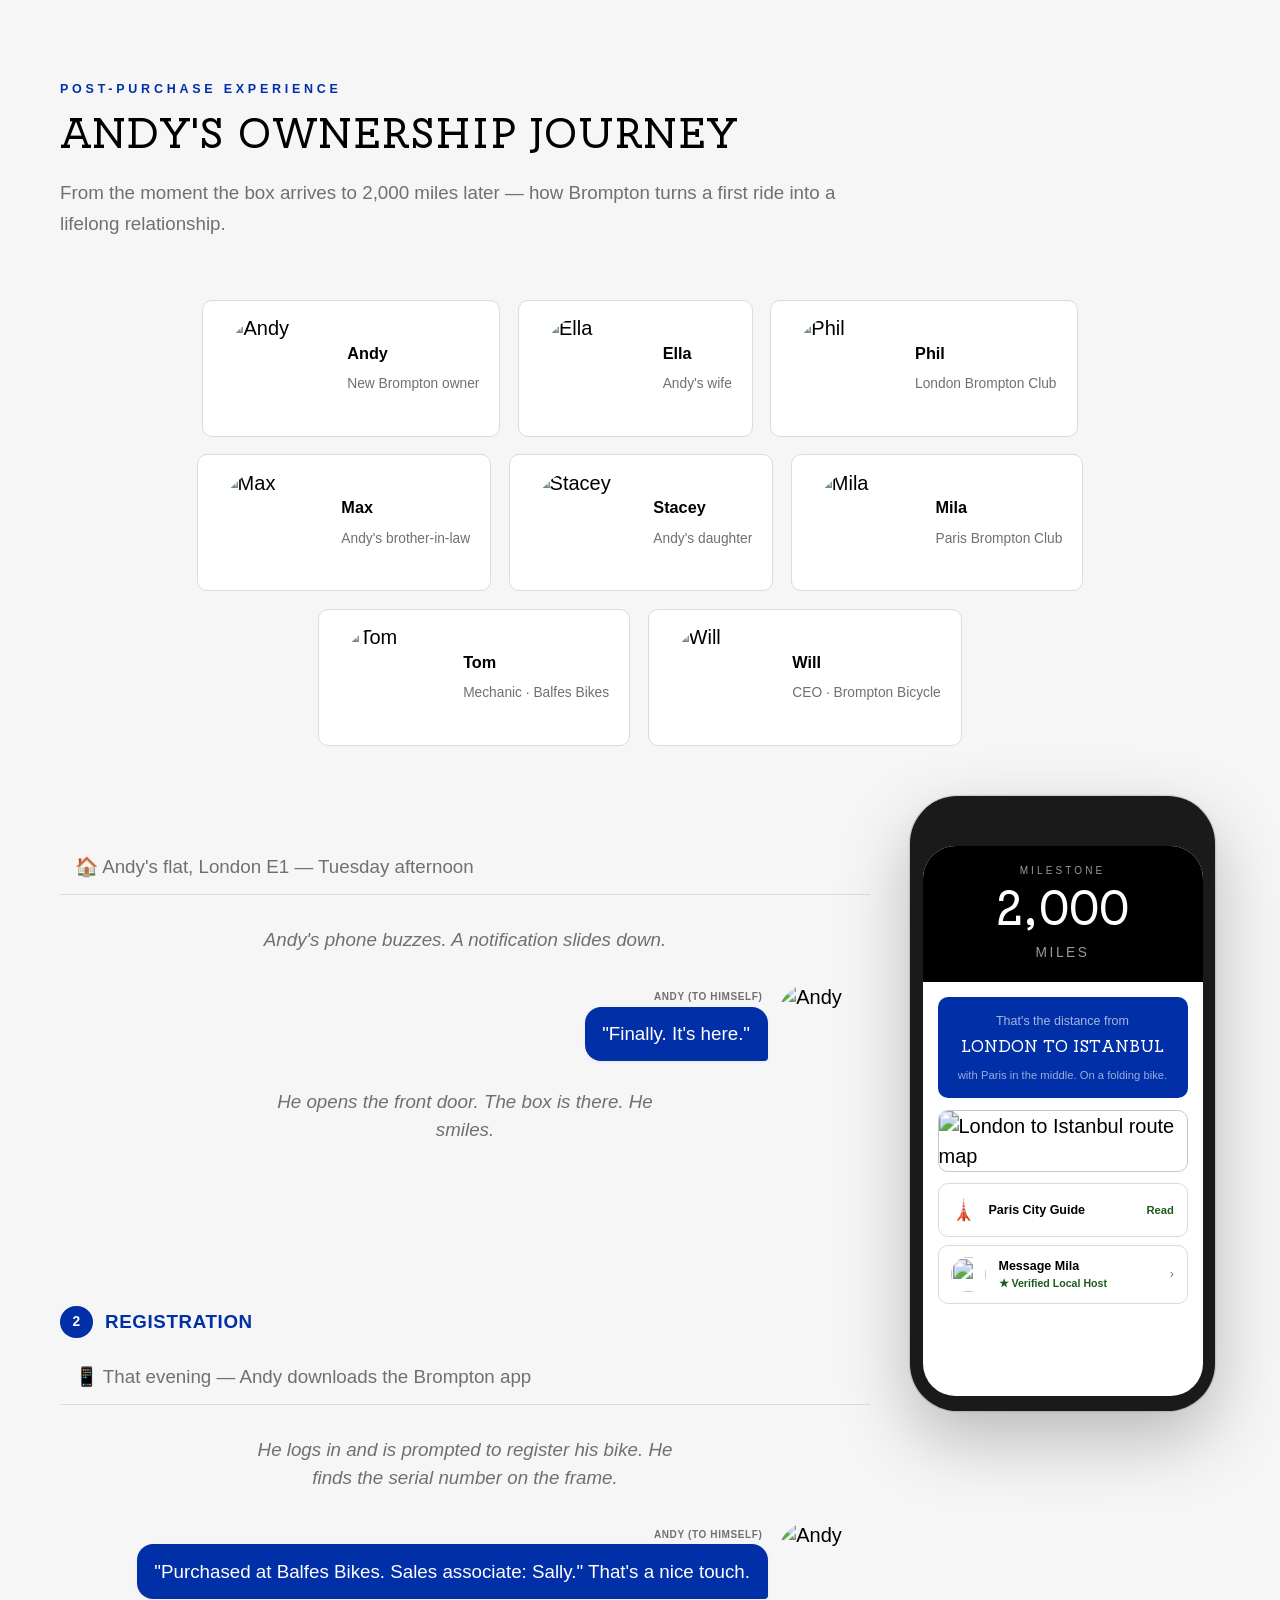
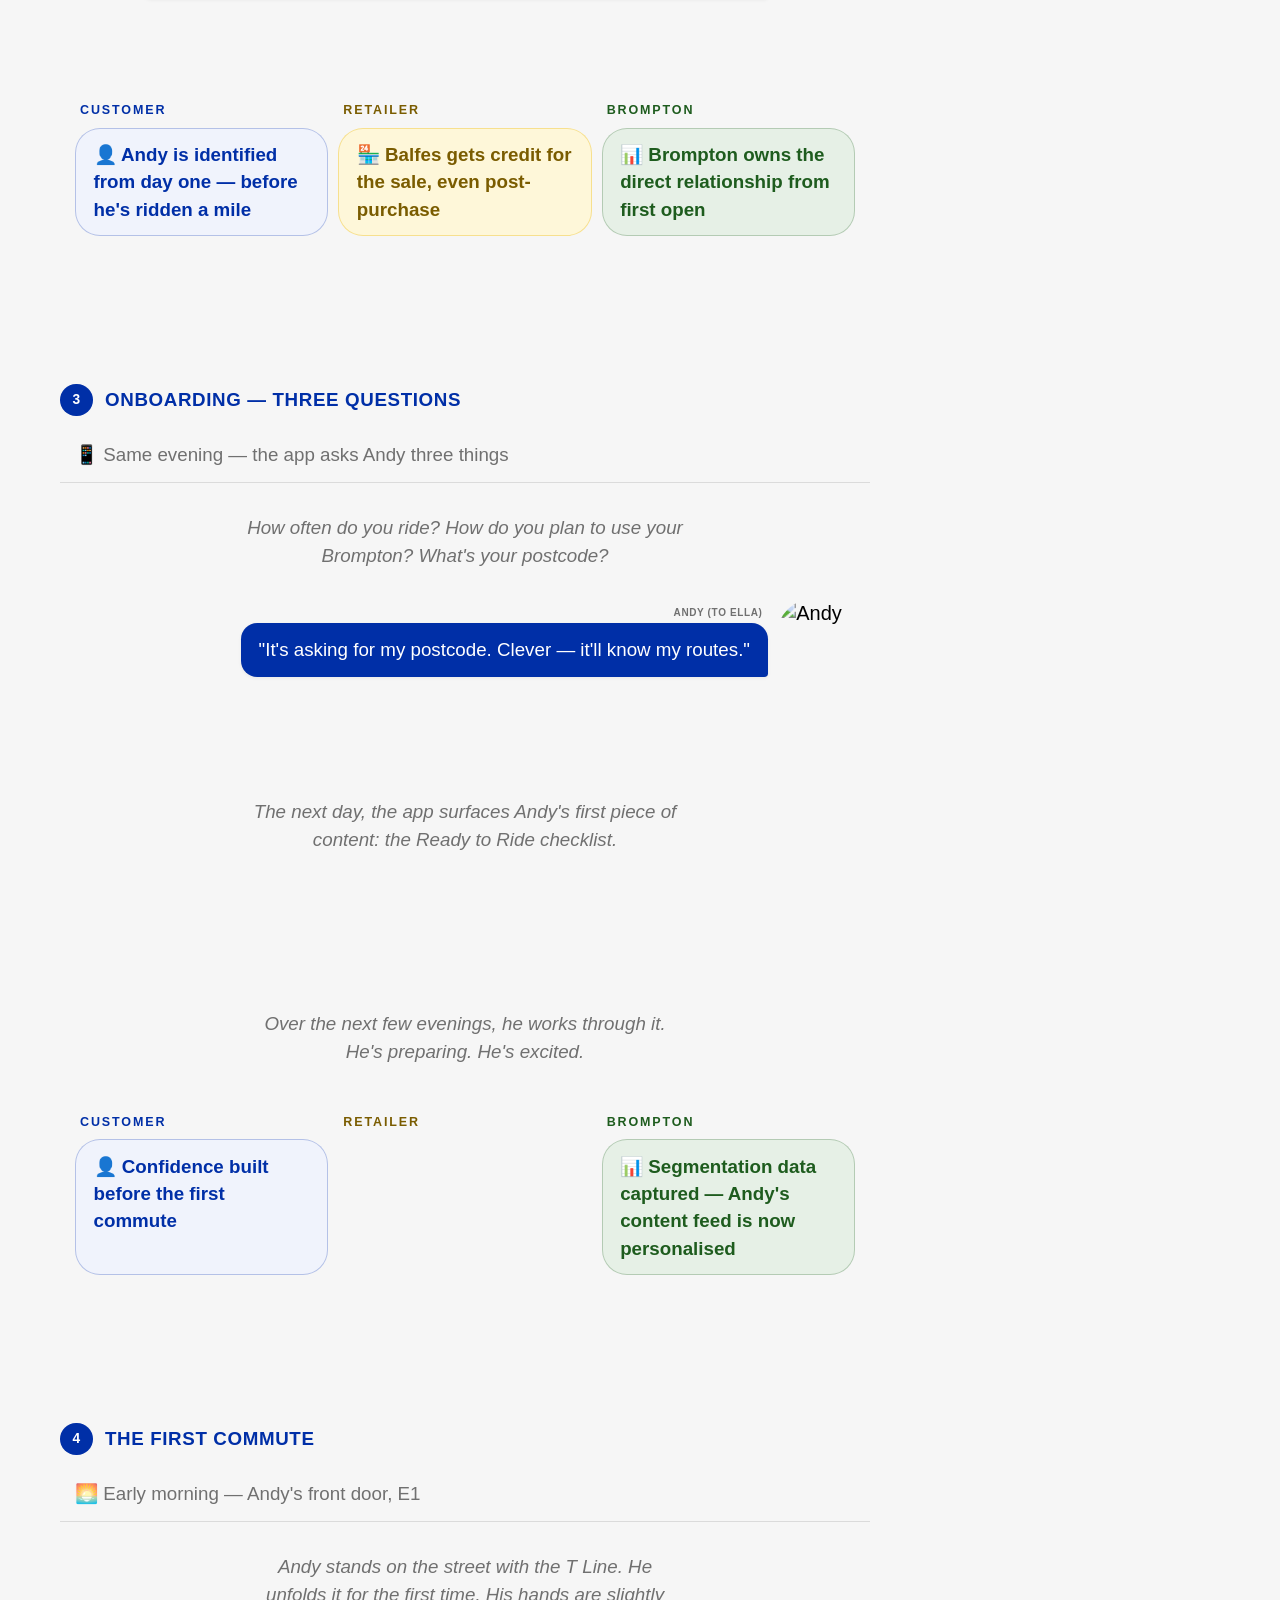
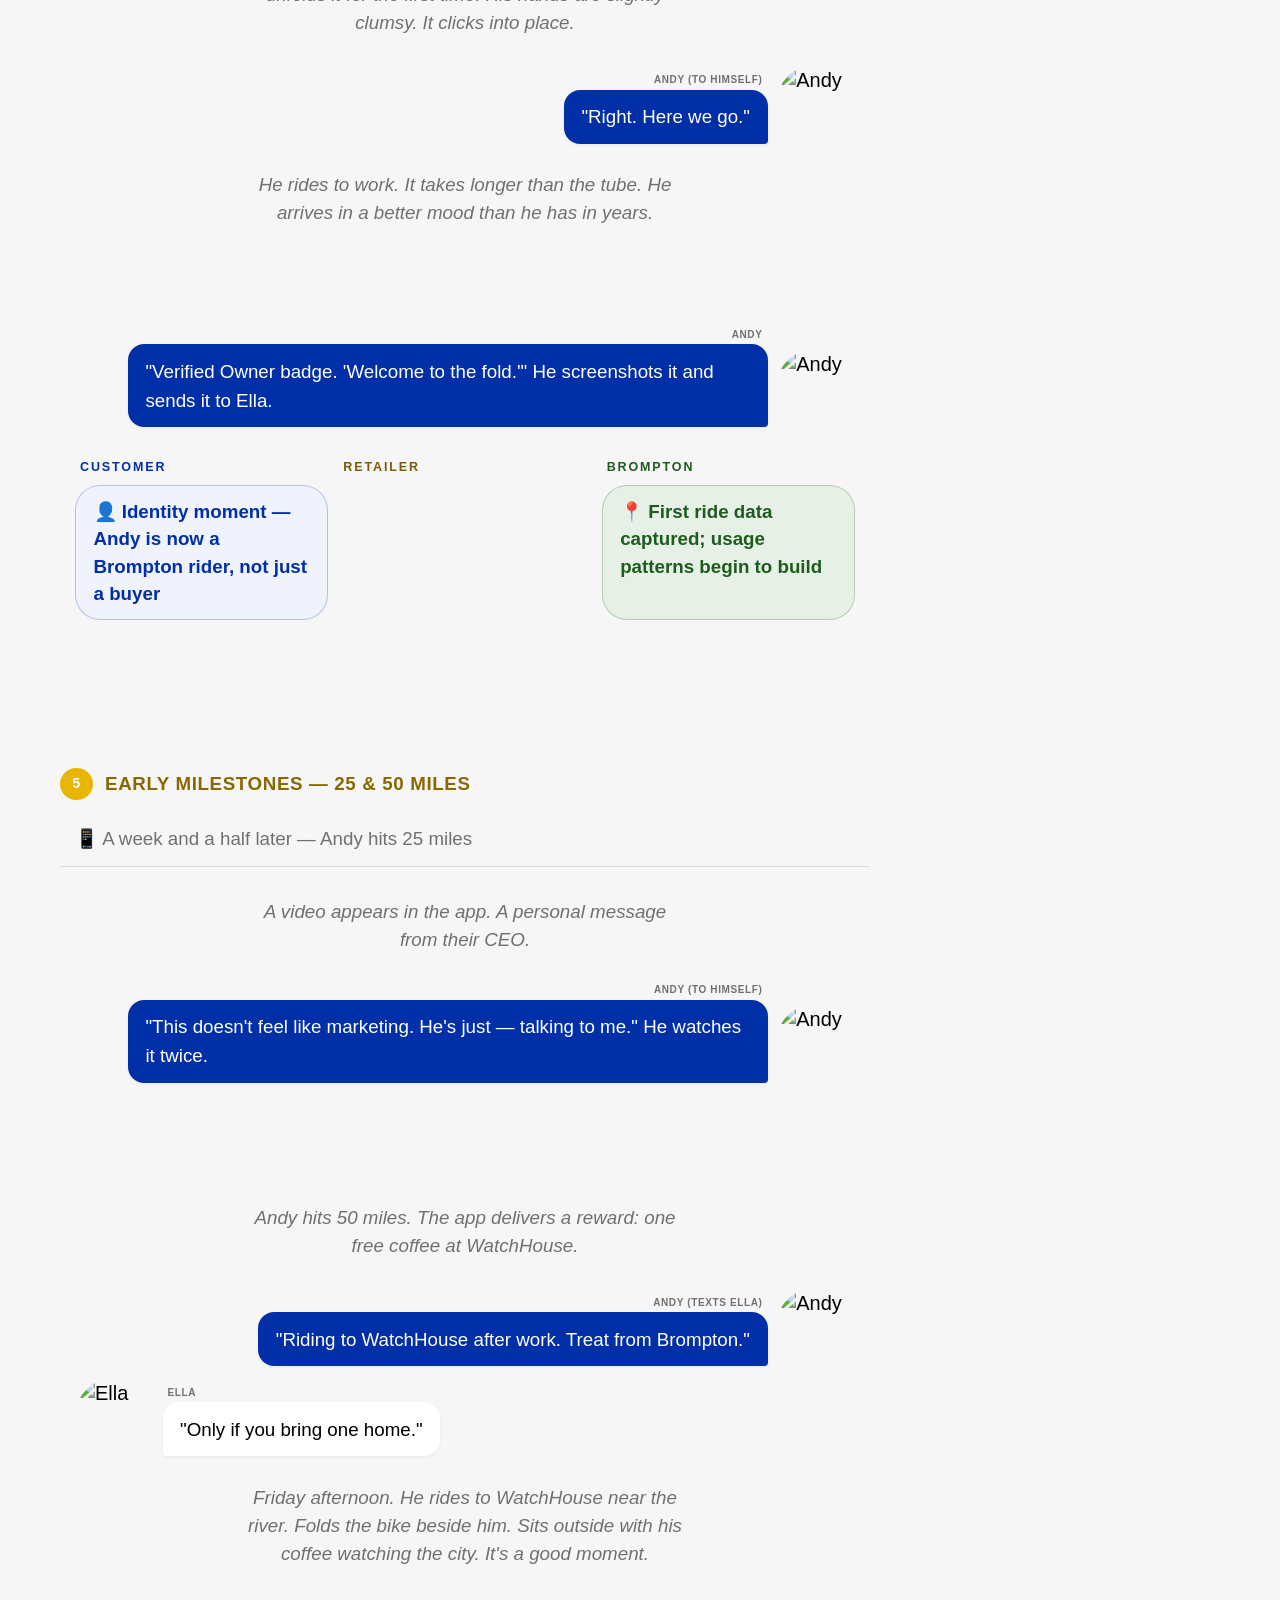
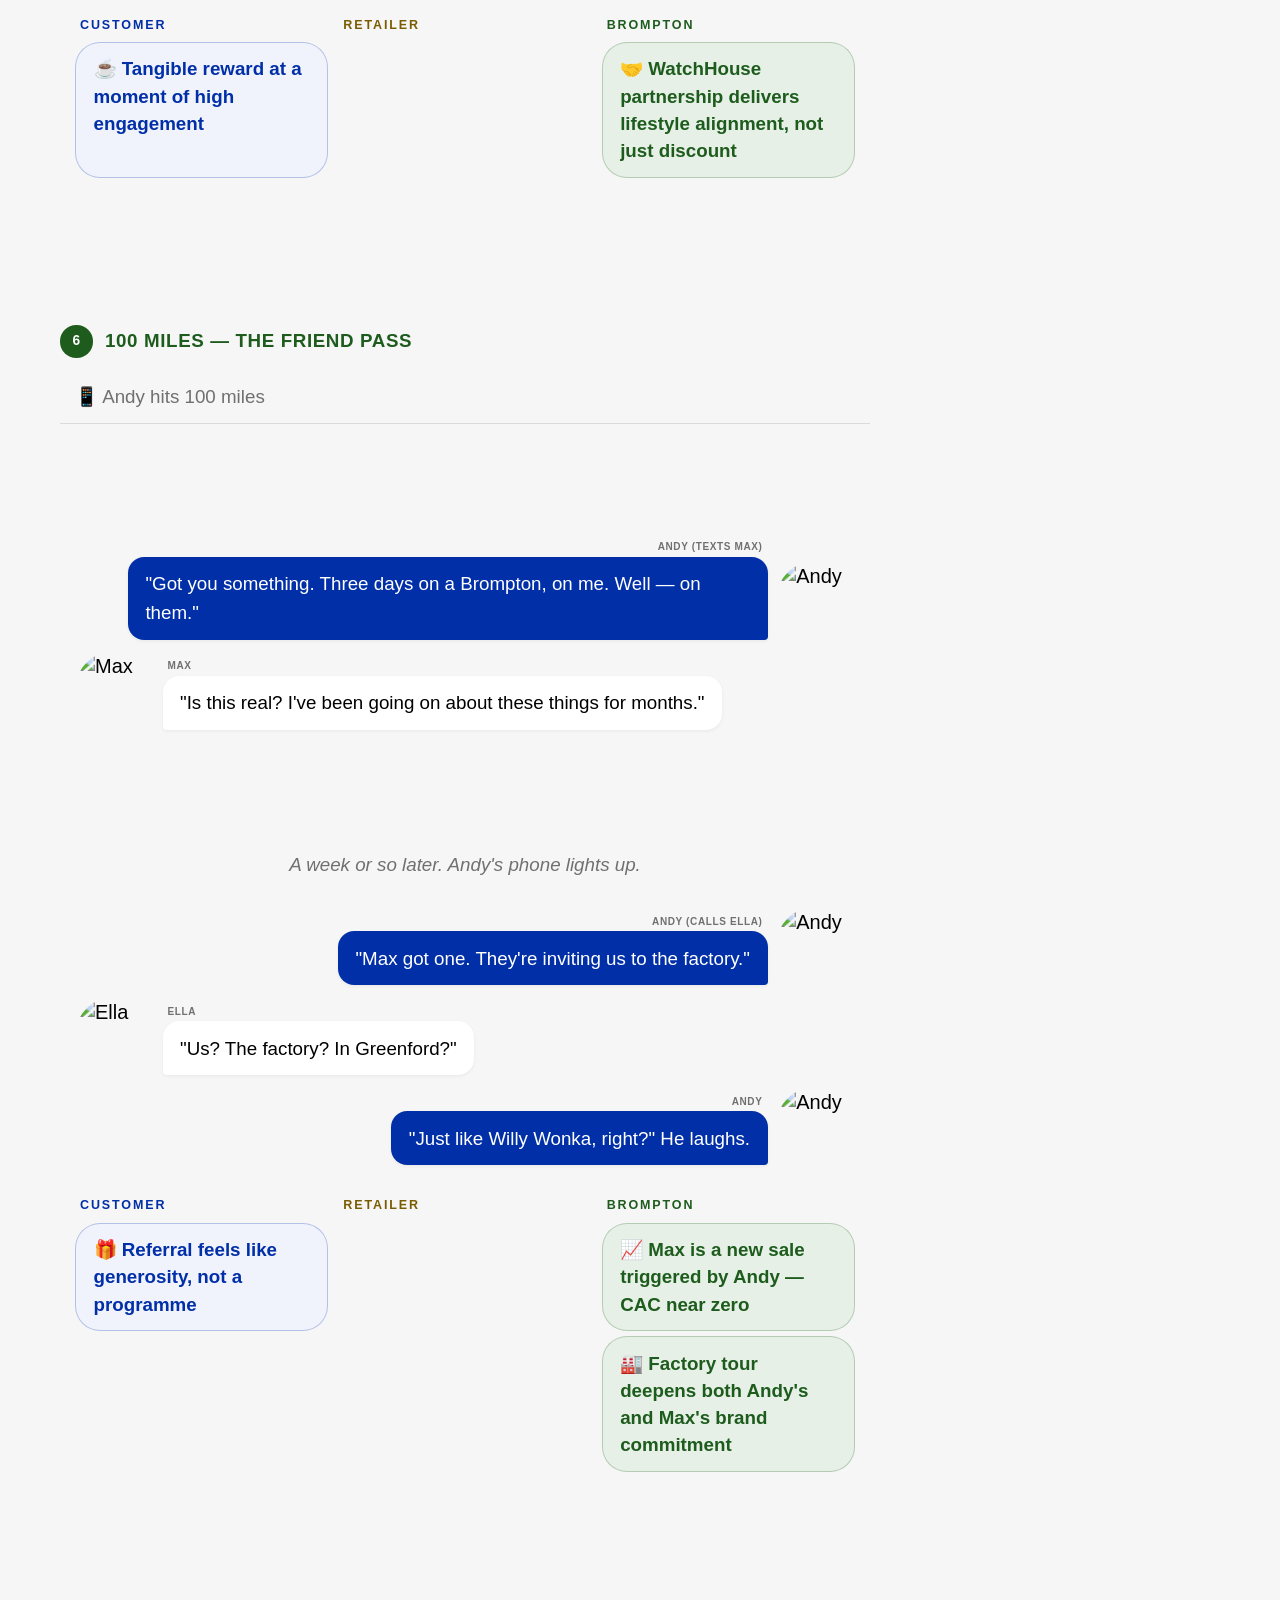
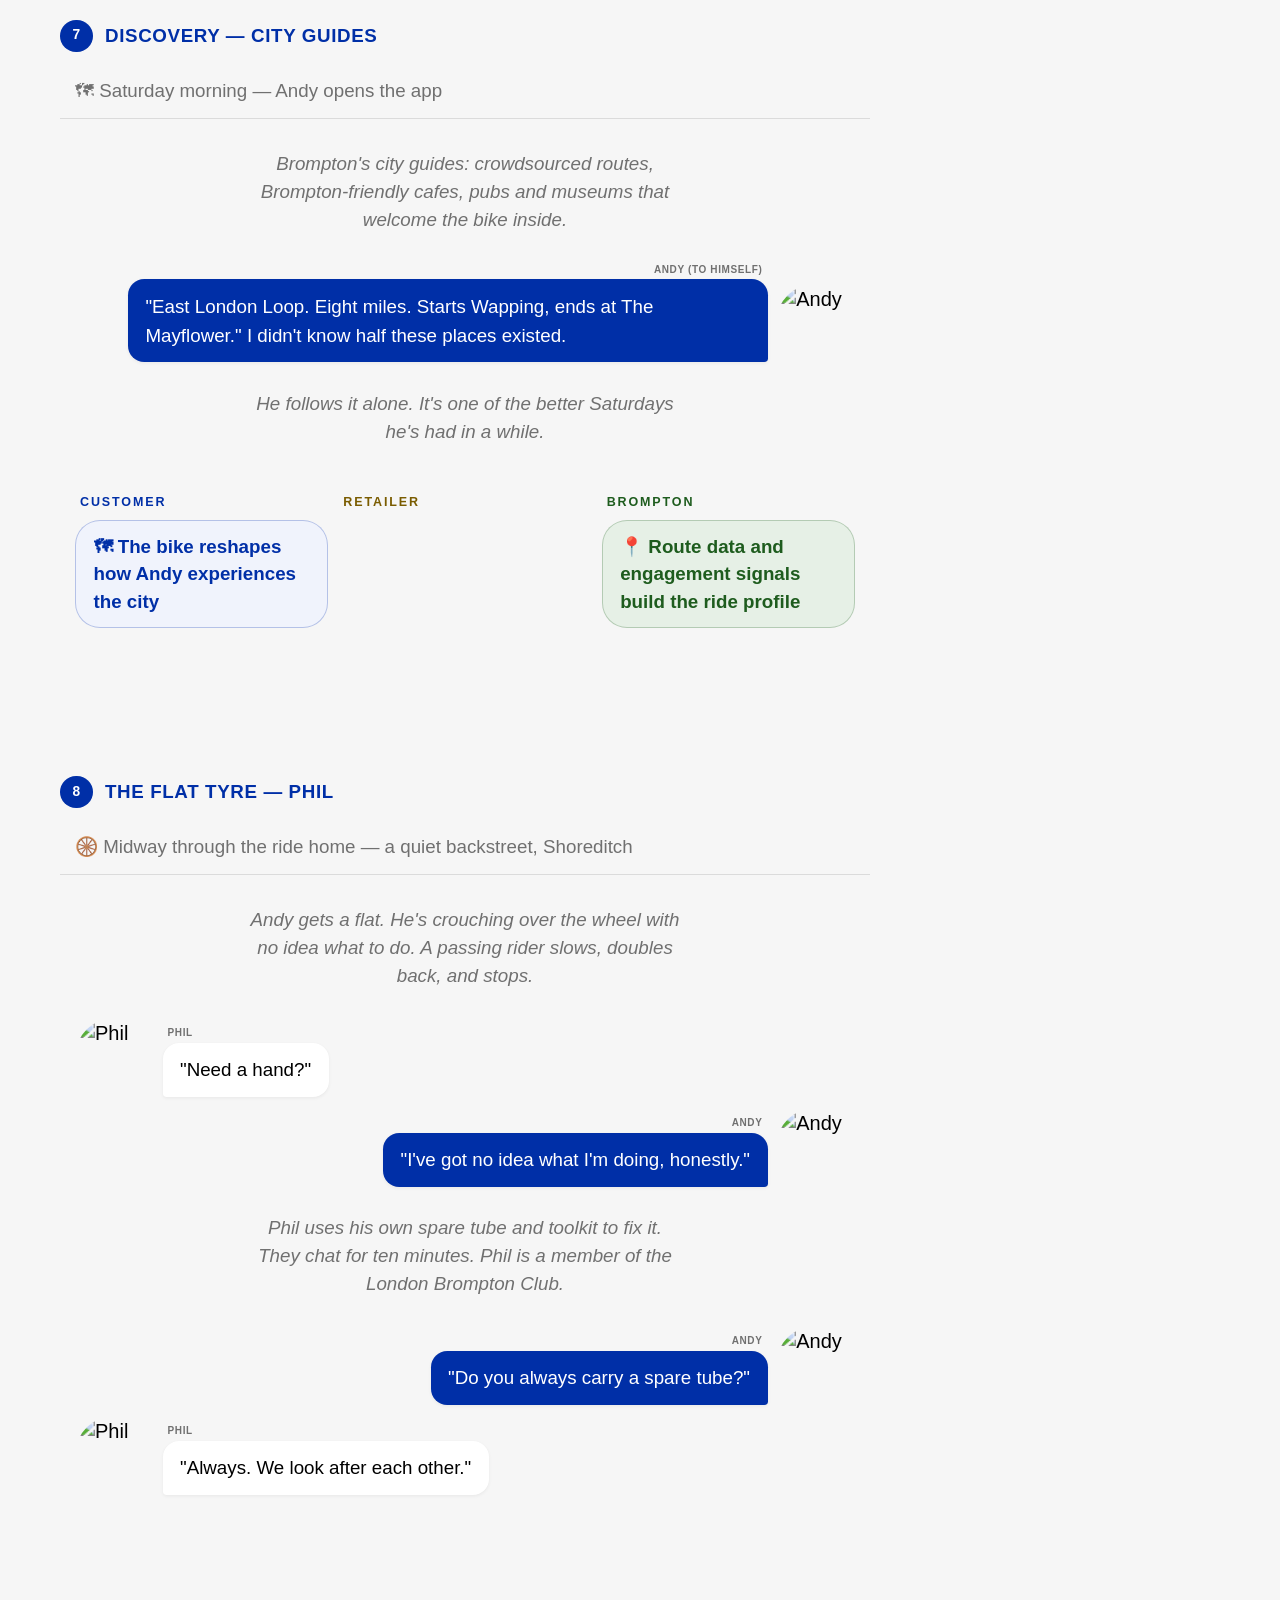
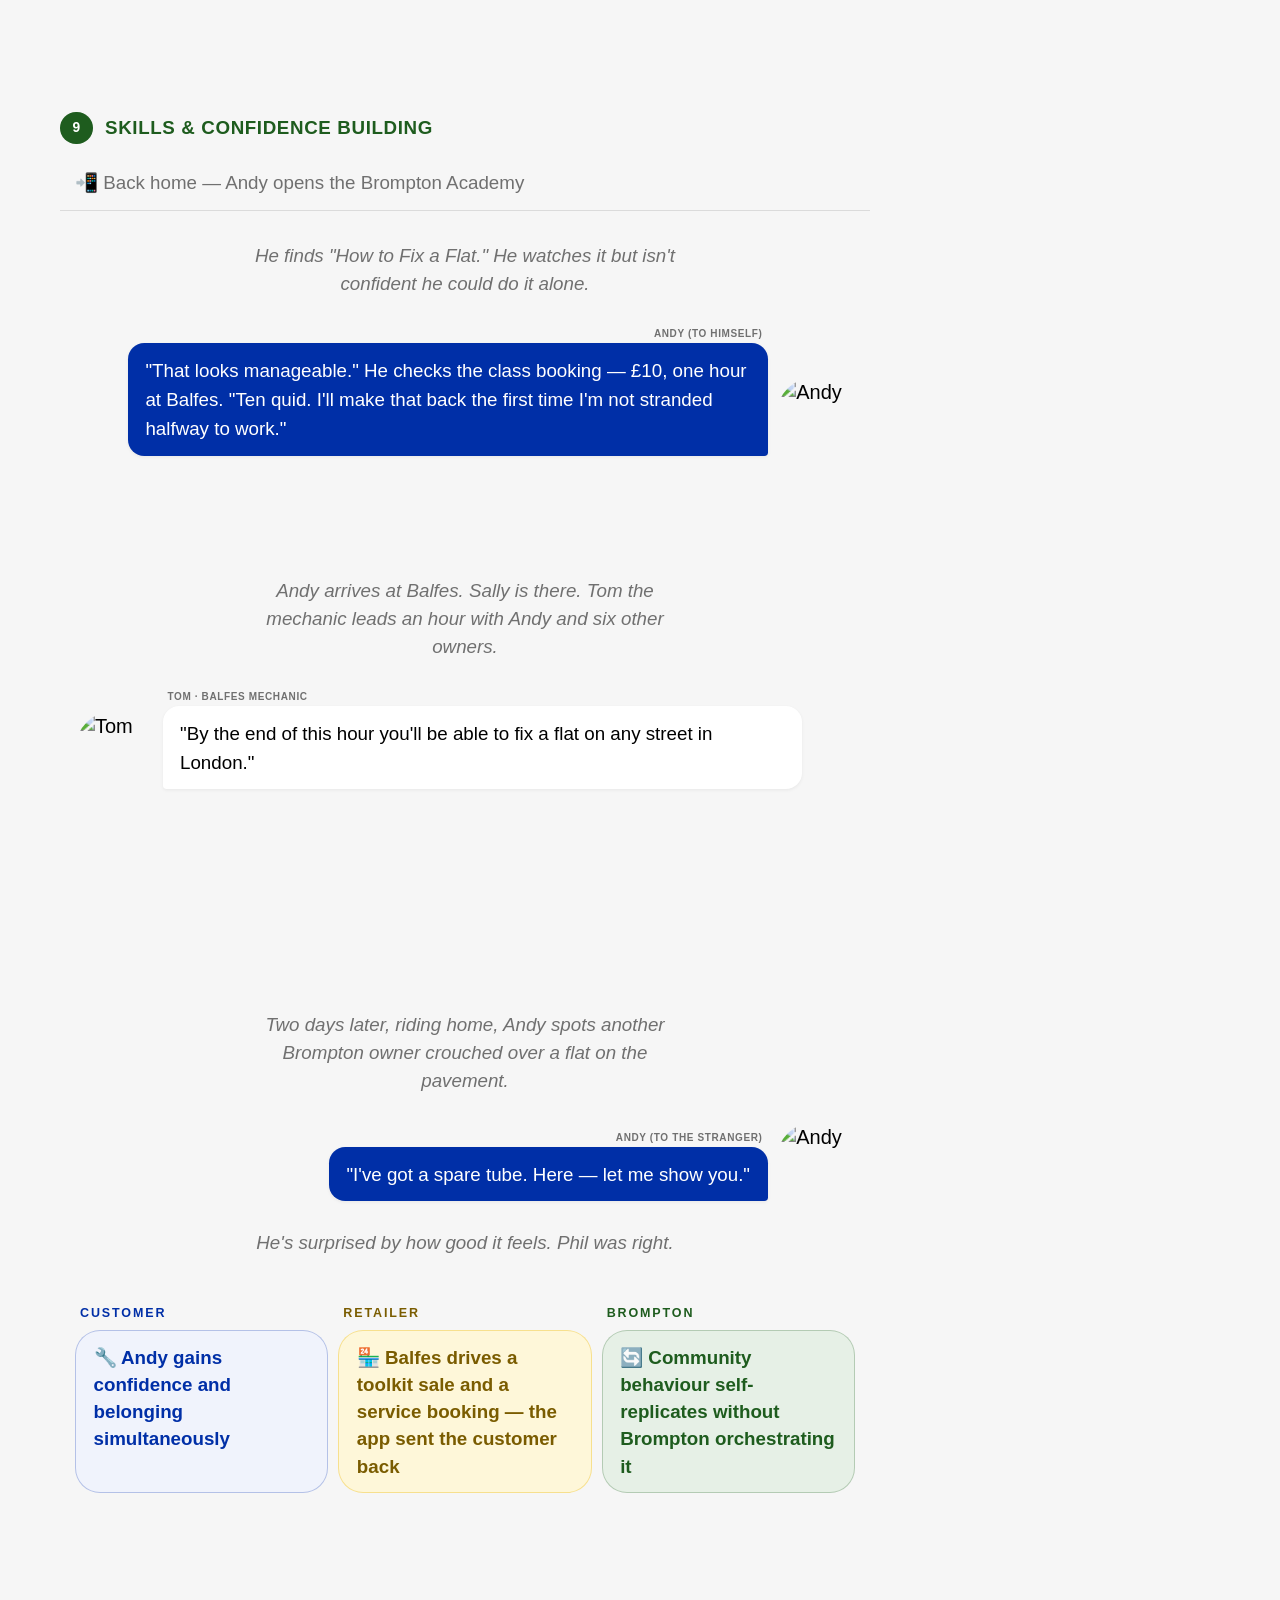
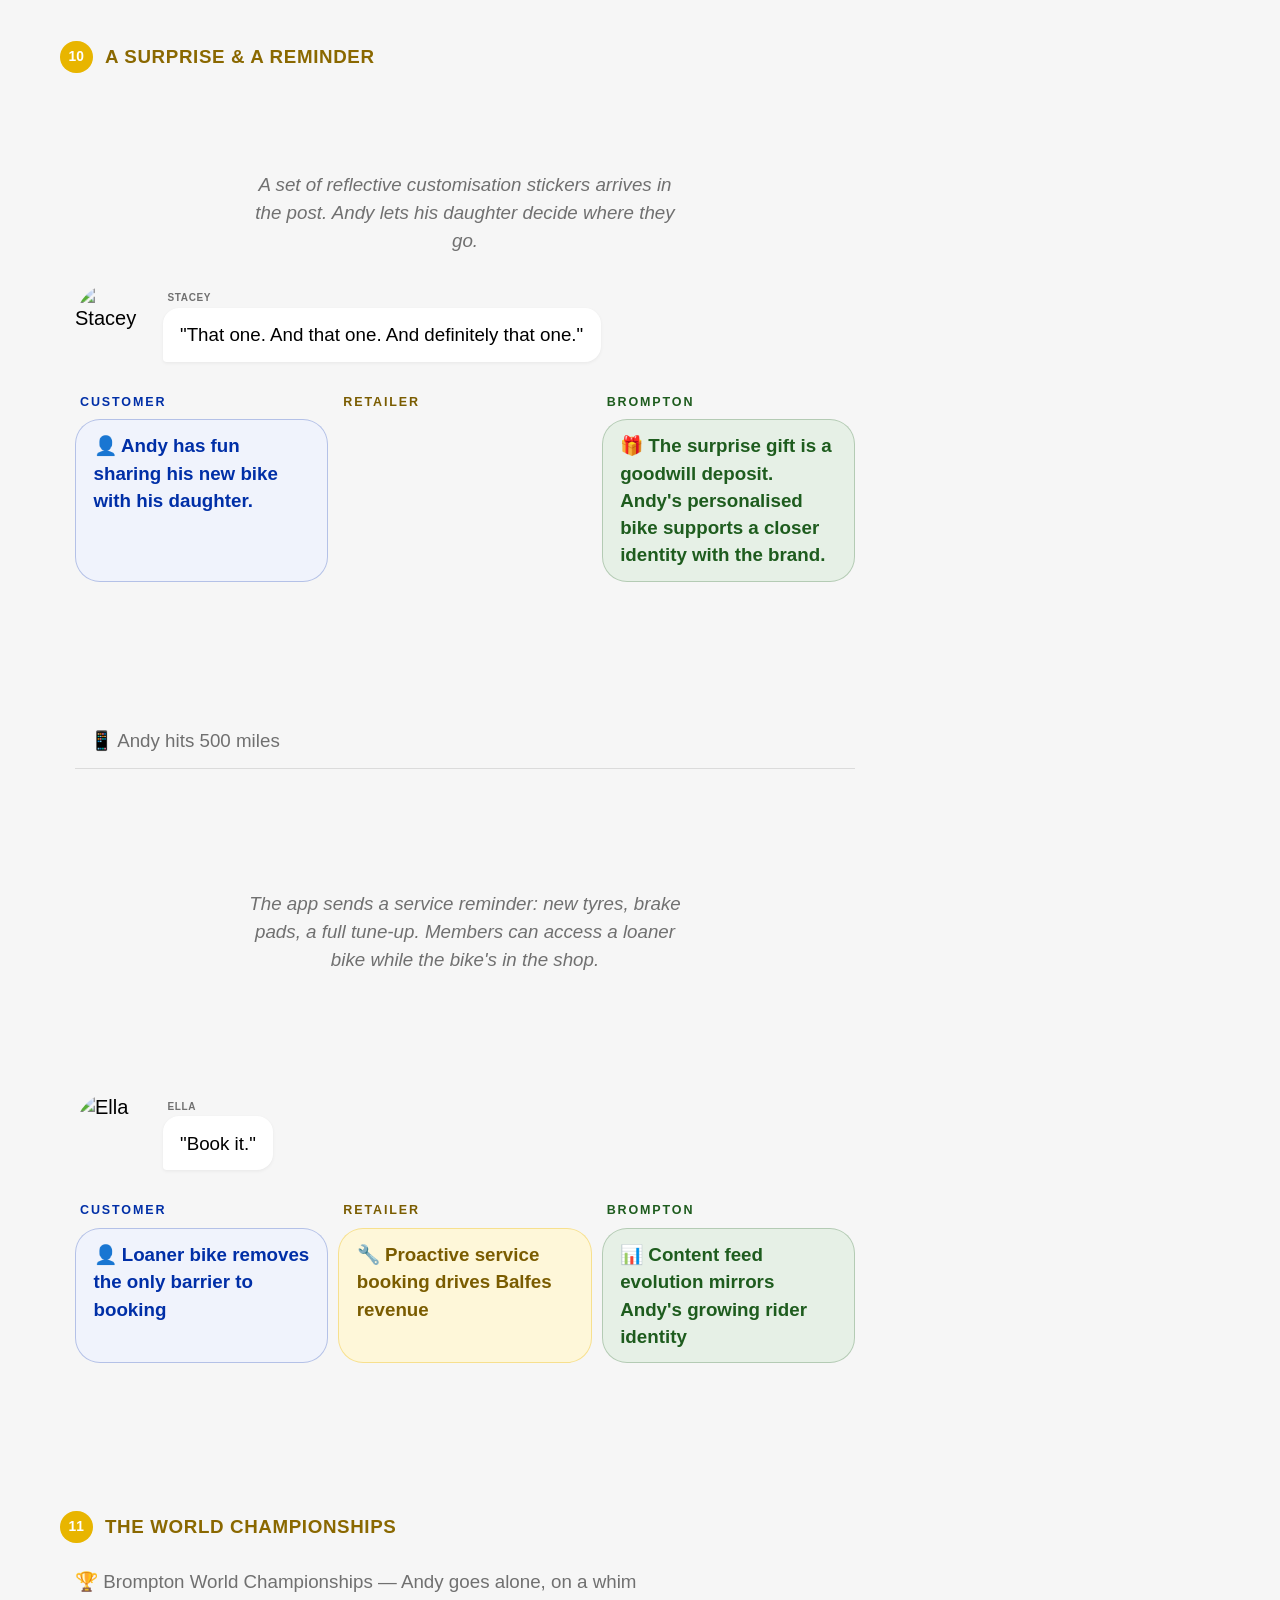
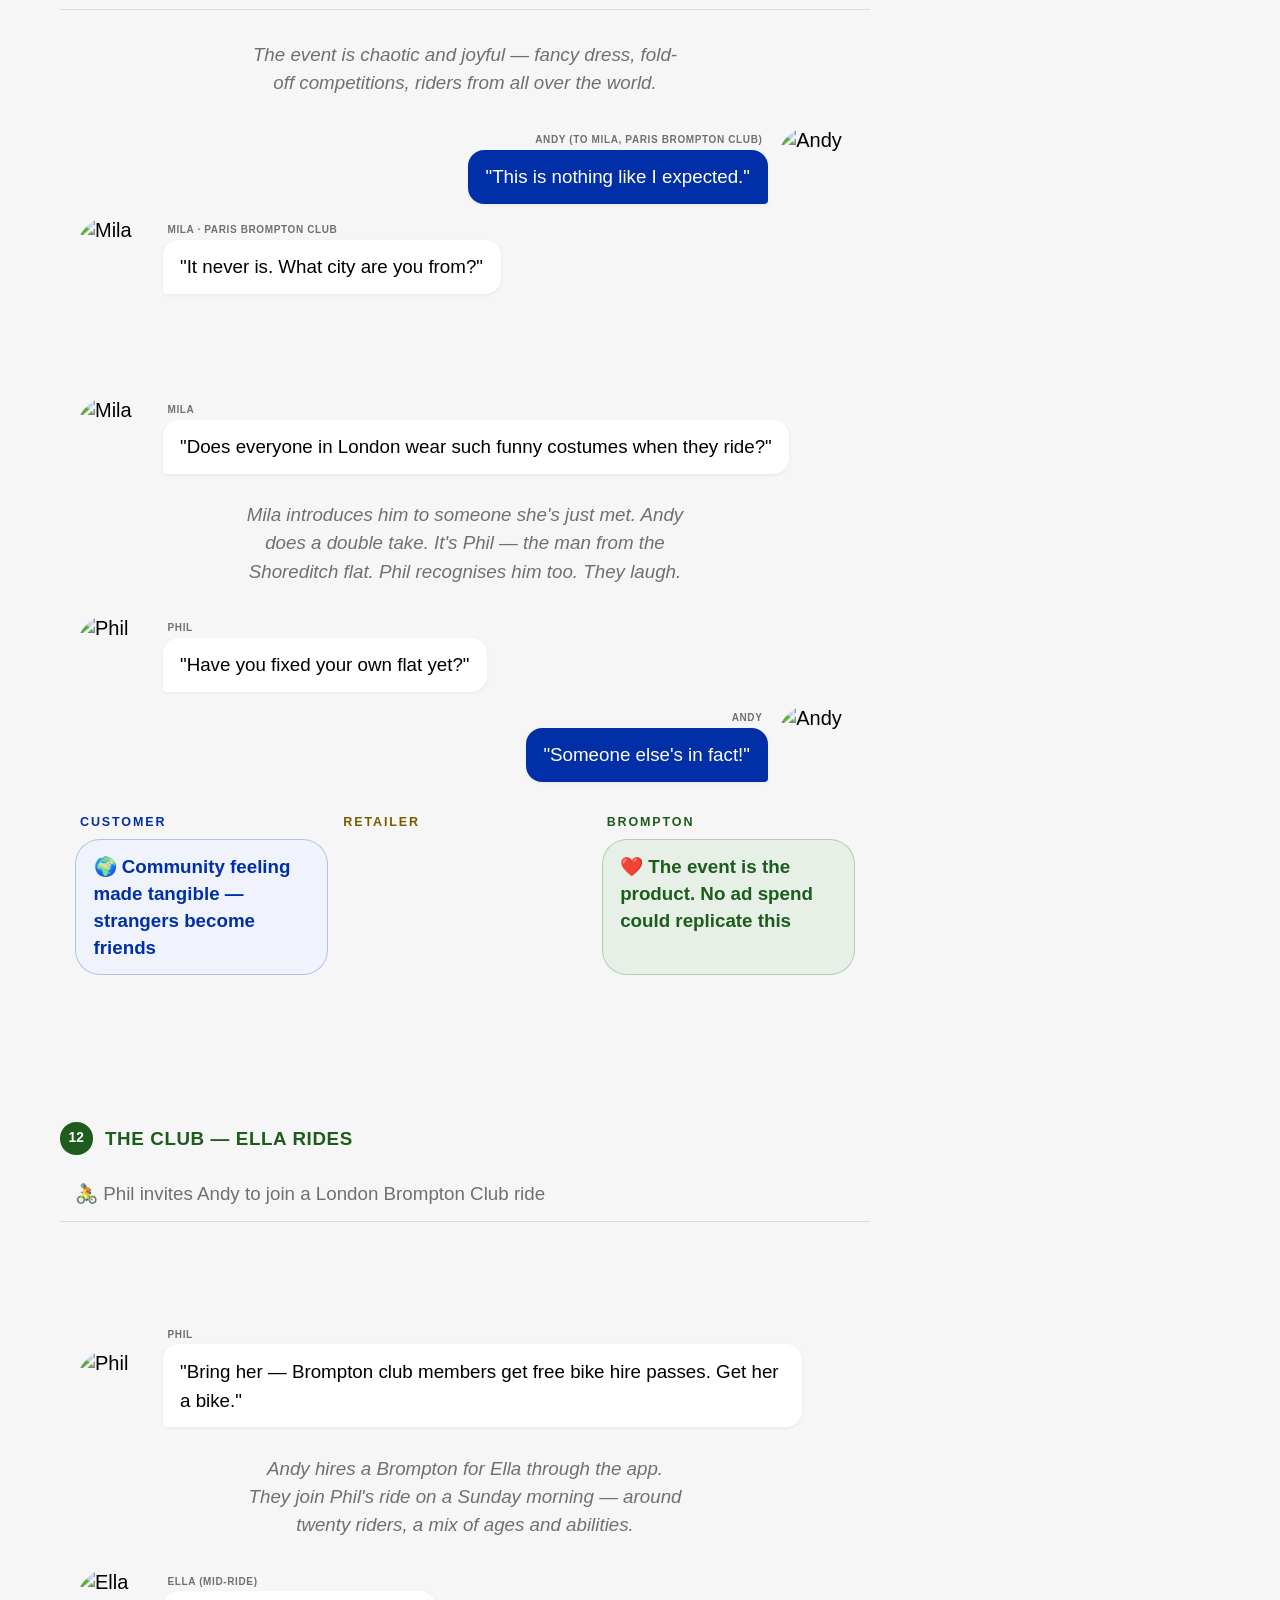
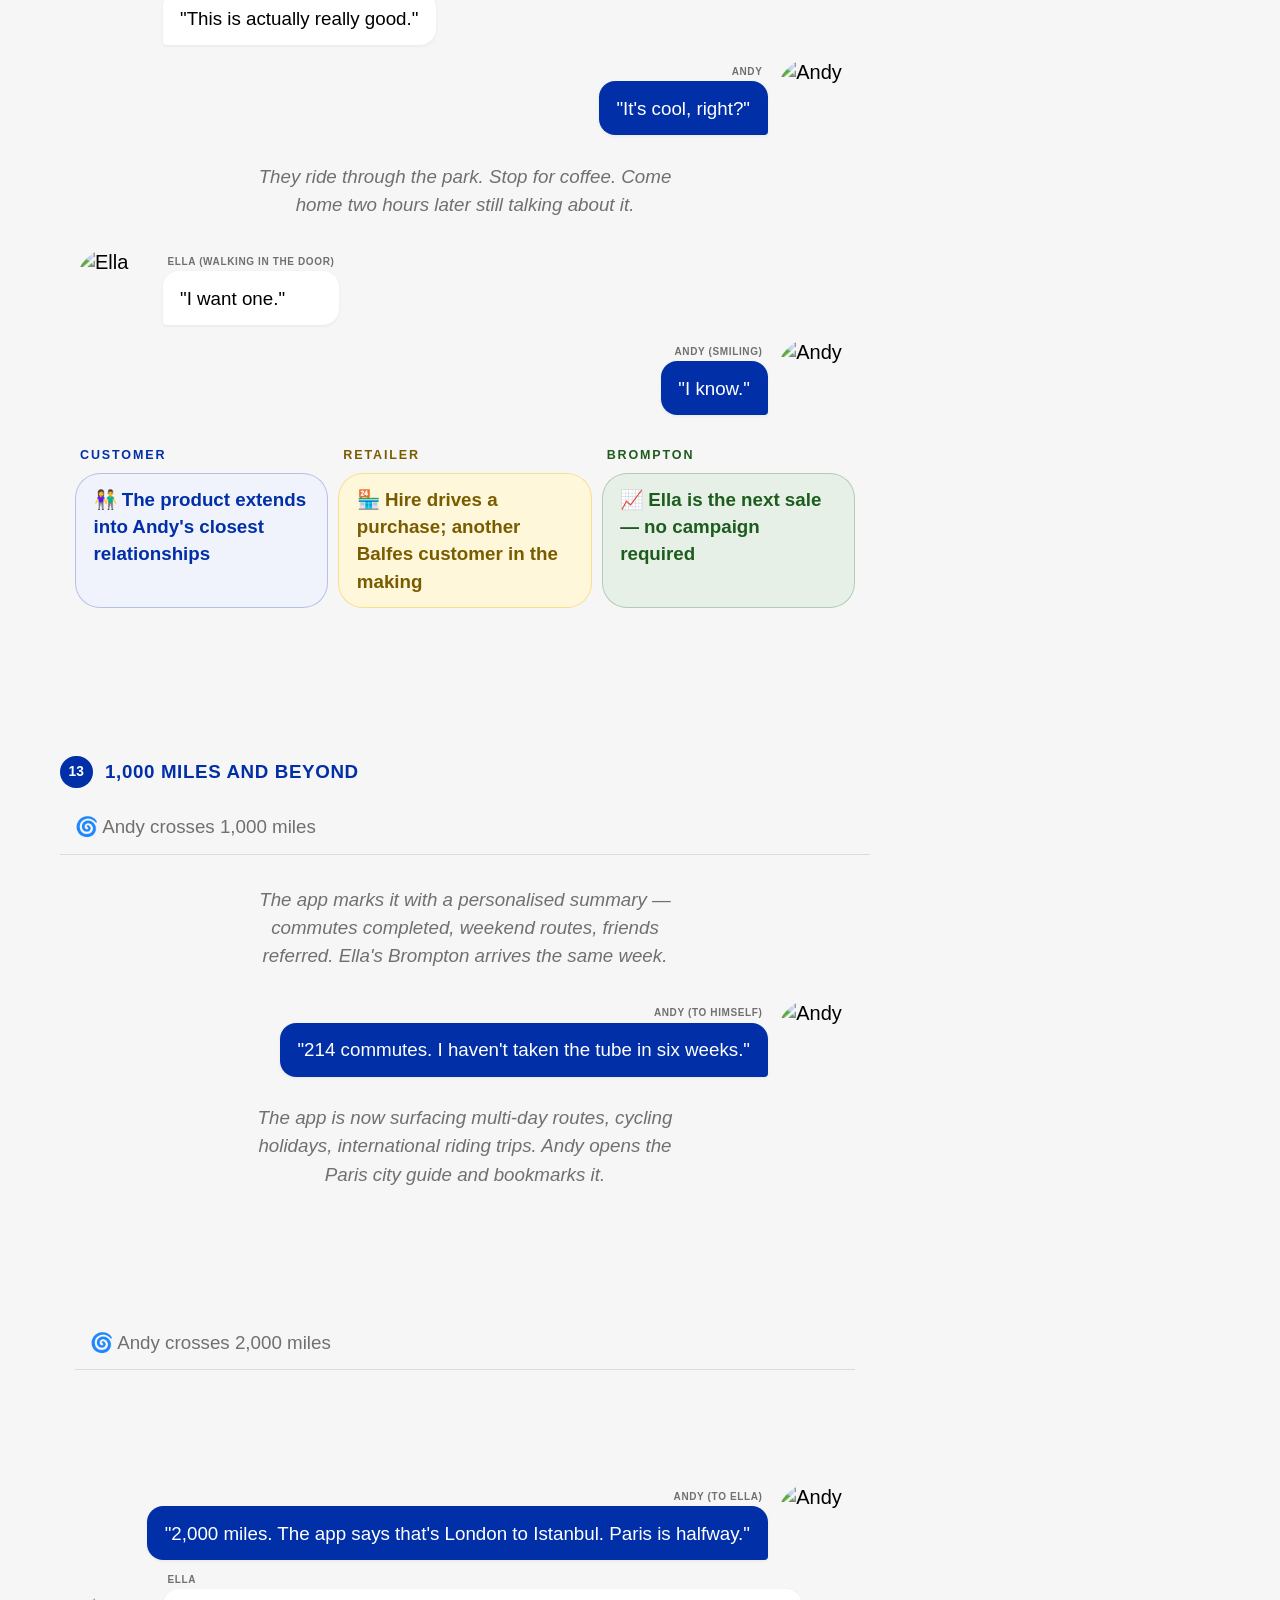
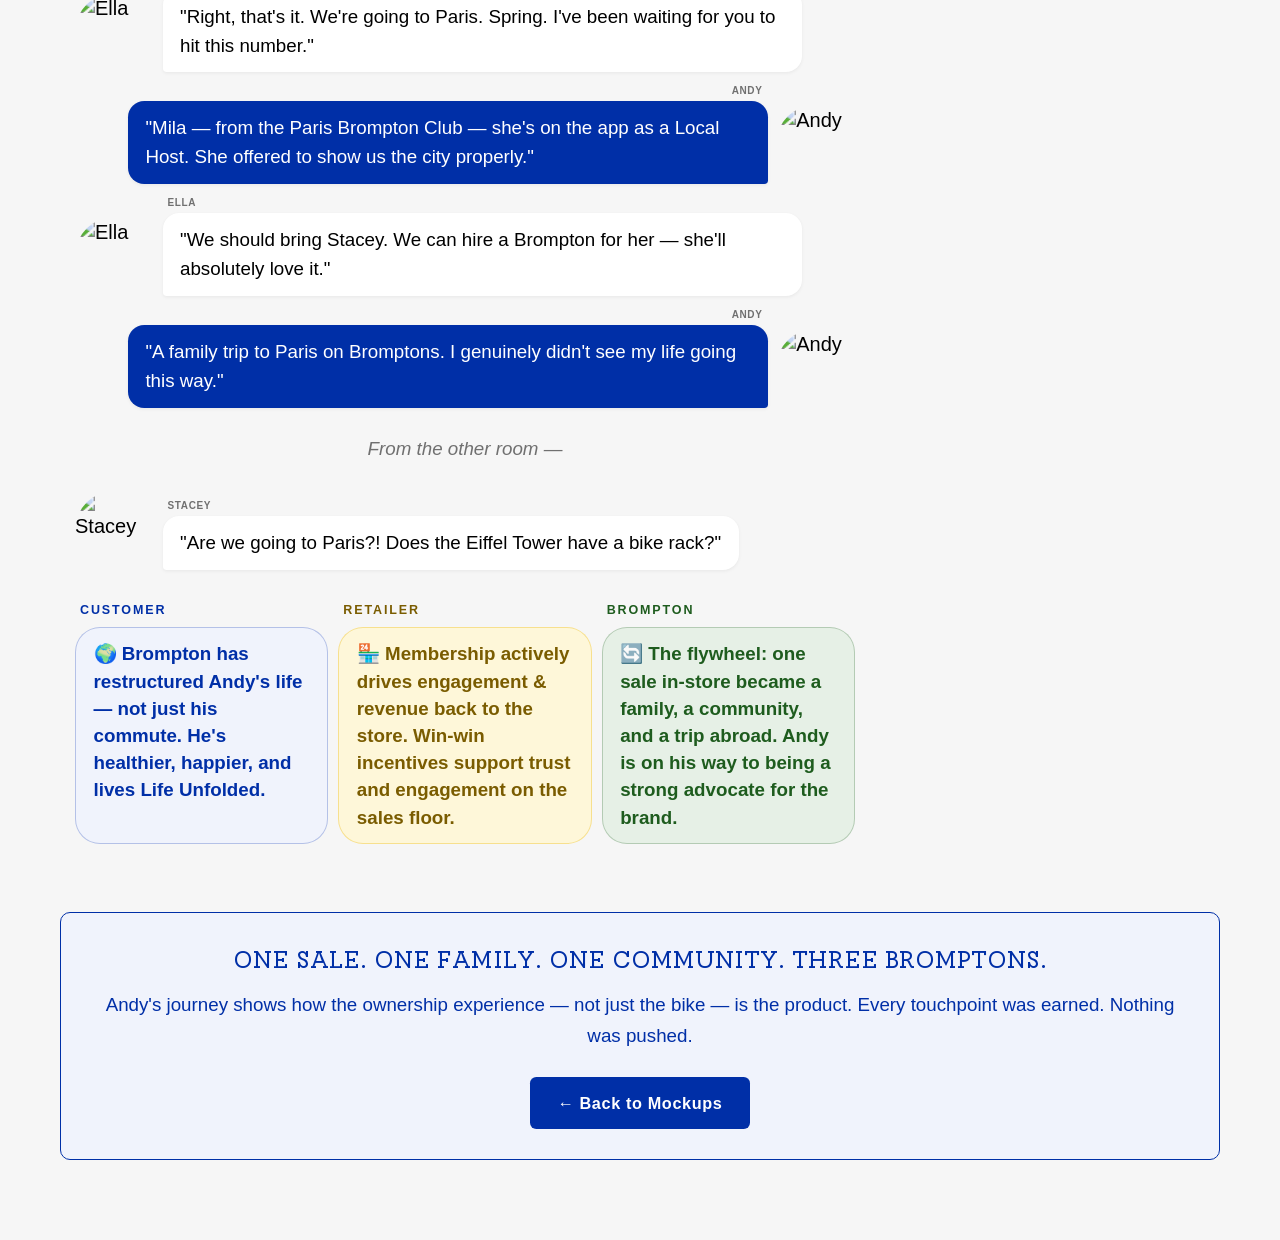
==== brompton-ownership-storyboard.html @ 4fc7c6dc "Add files via upload" ====
<!DOCTYPE html>
<html lang="en">
<head>
<meta charset="UTF-8">
<meta name="viewport" content="width=device-width, initial-scale=1.0">
<title>Andy's Ownership Journey — Brompton</title>
<style>
  @font-face {
    font-family: 'BromptonSlab';
    src: url('Brand/BromptonSlab-Regular.woff') format('woff'),
         url('Brand/BromptonSlab-Regular.otf') format('opentype');
    font-weight: 400; font-style: normal;
  }
  *, *::before, *::after { box-sizing: border-box; margin: 0; padding: 0; }
  :root {
    --blue: #002FA7; --blue-mid: #1A4BC4; --blue-light: #E8EEFB; --blue-pale: #F0F3FC;
    --black: #000000; --white: #FFFFFF;
    --grey-dark: #707070; --grey-mid: #DBDBDB; --grey-light: #F6F6F6;
    --yellow: #E8B500; --yellow-pale: #FEF7D9;
    --green: #1E5C1E; --green-pale: #E6F0E6;
    --font-brand: 'BromptonSlab', Georgia, 'Times New Roman', serif;
    --font-body: 'Helvetica Neue', Helvetica, Arial, sans-serif;
  }
  html { scroll-behavior: smooth; }
  body { font-family: var(--font-body); background: var(--white); color: var(--black); line-height: 1.5; zoom: 1.25; }
  section { padding: 64px 48px; scroll-margin-top: 70px; }
  section.alt-bg { background: var(--grey-light); }
  .section-label { font-size: 10px; letter-spacing: 3px; text-transform: uppercase; color: var(--blue); font-weight: 700; margin-bottom: 10px; }
  .section-title { font-family: var(--font-brand); font-size: 36px; font-weight: 400; line-height: 1.15; color: var(--black); margin-bottom: 12px; max-width: 640px; }
  .section-subtitle { font-size: 15px; color: var(--grey-dark); max-width: 640px; margin-bottom: 48px; line-height: 1.65; }

  #storyboard { background: var(--grey-light); }
  .char-key { display:flex; gap:14px; margin-bottom:40px; flex-wrap:wrap; max-width:960px; justify-content:center; }
  .char-pill { display:flex; align-items:center; gap:11px; background:white; border:1px solid var(--grey-mid); border-radius:8px; padding:10px 16px; }
  .char-pill strong { display:block; font-size:13px; font-weight:700; color:var(--black); margin-bottom:1px; }
  .char-pill span { font-size:11px; color:var(--grey-dark); }

  .sb-phases { display:flex; flex-direction:column; gap:24px; }
  .sb-row { display:block; }
  .sb-phase-hdr { display:flex; align-items:center; gap:10px; margin-bottom:10px; }
  .sb-phase-num { width:26px; height:26px; border-radius:50%; display:flex; align-items:center; justify-content:center; font-size:11px; font-weight:700; color:white; flex-shrink:0; }
  .sb-phase-title { font-size:15px; font-weight:700; letter-spacing:0.5px; text-transform:uppercase; }

  .chat-wrap { background:transparent; }
  .chat-hdr { background:var(--grey-light); padding:10px 12px; border-bottom:1px solid var(--grey-mid); font-size:15px; color:var(--grey-dark); display:flex; align-items:center; gap:6px; }
  .chat-body2 { padding:12px; display:flex; flex-direction:column; gap:9px; }
  .chat-ctx { background:var(--grey-light); border-radius:5px; padding:8px 12px; font-size:15px; color:var(--grey-dark); font-style:italic; text-align:center; max-width:60%; margin-left:auto; margin-right:auto; margin-top:5px; margin-bottom:5px; }
  .chat-msg2 { display:flex; align-items:flex-end; gap:7px; }
  .chat-msg2.r { flex-direction:row-reverse; }
  .ch-av { width:63px; height:63px; border-radius:50%; flex-shrink:0; overflow:hidden; object-fit:cover; }
  .ch-bw { max-width:82%; display:flex; flex-direction:column; gap:2px; }
  .ch-nm { font-size:8px; font-weight:700; text-transform:uppercase; letter-spacing:0.5px; color:var(--grey-dark); padding:0 4px; }
  .chat-msg2.r .ch-nm { text-align:right; }
  .ch-b { background:white; border-radius:13px 13px 13px 3px; padding:10px 14px; font-size:15px; color:var(--black); line-height:1.55; box-shadow:0 1px 3px rgba(0,0,0,0.06); }
  .chat-msg2.r .ch-b { background:var(--blue); color:white; border-radius:13px 13px 3px 13px; }
  .chat-outcomes2 { padding:12px 12px 14px; border-top:1px solid var(--grey-light); display:grid; grid-template-columns:repeat(3,1fr); grid-template-rows:auto auto; gap:4px 8px; }
  .outcomes-label { grid-row:1; font-size:10px; font-weight:700; letter-spacing:1.5px; text-transform:uppercase; padding:0 4px 2px; }
  .outcomes-label.customer { grid-column:1; color:var(--blue); }
  .outcomes-label.retail   { grid-column:2; color:#7A5C00; }
  .outcomes-label.brompton { grid-column:3; color:var(--green); }
  .outcome-tag { grid-row:2; font-size:15px; font-weight:700; padding:10px 14px; border-radius:20px; line-height:1.45; }
  .outcome-tag.retail   { grid-column:2; background:var(--yellow-pale); color:#7A5C00; border:1px solid rgba(232,181,0,0.35); }
  .outcome-tag.customer { grid-column:1; background:var(--blue-pale); color:var(--blue); border:1px solid rgba(0,47,167,0.25); }
  .outcome-tag.brompton { grid-column:3; background:var(--green-pale); color:var(--green); border:1px solid rgba(30,92,30,0.25); }

  @keyframes storyReveal {
    0%   { opacity:0; transform:translateY(32px); }
    65%  { opacity:1; transform:translateY(0); }
    100% { opacity:1; transform:translateY(0); }
  }
  #storyboard .sb-phase-hdr,
  #storyboard .chat-hdr,
  #storyboard .chat-ctx,
  #storyboard .chat-msg2,
  #storyboard .chat-outcomes2 { opacity:0; transform:translateY(32px); transition:none; }
  #storyboard .sb-phase-hdr.revealed,
  #storyboard .chat-hdr.revealed,
  #storyboard .chat-ctx.revealed,
  #storyboard .chat-msg2.revealed,
  #storyboard .chat-outcomes2.revealed { animation:storyReveal 0.75s cubic-bezier(0.22,0.8,0.3,1) both; }

  .sb-outer-grid { display:grid; grid-template-columns:1fr 248px; gap:32px; align-items:start; max-width:960px; margin-left:auto; margin-right:auto; }
  .sb-phone-sticky { position:sticky; top:32px; }
  .sb-pscr { display:none; }
  .sb-pscr.active { display:block; }
  .sticky-phone { width:244px; background:#1A1A1A; border-radius:38px; padding:12px 10px; box-shadow:0 22px 56px rgba(0,0,0,0.25),0 0 0 1px rgba(0,0,0,0.12); visibility:hidden; opacity:0; transition:opacity 0.5s ease; }
  .sticky-notch { width:72px; height:21px; background:#1A1A1A; border-radius:0 0 13px 13px; margin:0 auto 7px; }
  .sticky-screen { background:white; border-radius:26px; overflow:hidden; min-height:440px; }
  .sticky-phone.image-mode { background:transparent; box-shadow:none; padding:0; border-radius:0; }
  .sticky-phone.image-mode .sticky-notch { display:none; }
  .sticky-phone.image-mode .sticky-screen { background:transparent; border-radius:0; overflow:visible; min-height:0; }

  /* ── Shared phone UI primitives ── */
  .sph-hdr-blue { background:var(--blue); padding:16px 14px; text-align:center; }
  .sph-hdr-black { background:var(--black); padding:12px 14px; }
  .sph-brand { font-size:8px; letter-spacing:2.5px; text-transform:uppercase; color:rgba(255,255,255,0.6); margin-bottom:6px; }
  .sph-title { font-family:var(--font-brand); font-size:17px; color:white; font-weight:400; line-height:1.2; }
  .sph-body { padding:12px; display:flex; flex-direction:column; gap:9px; }
  .sph-row { display:flex; gap:8px; }
  .sph-card-blue { background:var(--blue); border-radius:8px; padding:12px; }
  .sph-card-pale { background:var(--blue-pale); border:1px solid rgba(0,47,167,0.2); border-radius:8px; padding:11px; }
  .sph-mbar-wrap { background:var(--grey-mid); border-radius:3px; height:5px; margin-bottom:4px; overflow:hidden; }
  .sph-mbar-fill { height:100%; border-radius:3px; background:white; }
  .sph-ms-item { display:flex; align-items:center; gap:9px; background:var(--grey-light); border-radius:7px; padding:8px 10px; }
  .sph-ms-item.e { background:var(--green-pale); border:1px solid rgba(30,92,30,0.2); }
  .sph-ms-ic { width:28px; height:28px; border-radius:50%; display:flex; align-items:center; justify-content:center; font-size:12px; flex-shrink:0; background:var(--grey-mid); }
  .sph-ms-ic.e { background:var(--green); }
  .sph-ms-name { font-size:10px; font-weight:700; color:var(--black); }
  .sph-ms-desc { font-size:8px; color:var(--grey-dark); }
  .sph-ms-badge { font-size:8px; font-weight:700; padding:2px 6px; border-radius:10px; margin-left:auto; flex-shrink:0; }
  .sph-ms-badge.e { background:var(--green); color:white; }
  .sph-ms-badge.l { background:var(--grey-mid); color:var(--grey-dark); }
  .sph-btn-blue { background:var(--blue); color:white; text-align:center; border-radius:5px; padding:9px; font-size:10px; font-weight:700; letter-spacing:1px; text-transform:uppercase; }
  .sph-notif { background:rgba(30,30,30,0.92); border-radius:14px; padding:10px 12px; margin:8px; display:flex; gap:9px; align-items:flex-start; }
  .sph-notif-ic { width:28px; height:28px; border-radius:7px; background:var(--blue); display:flex; align-items:center; justify-content:center; font-size:14px; flex-shrink:0; }
  .sph-notif-app { font-size:8px; font-weight:700; color:rgba(255,255,255,0.5); text-transform:uppercase; letter-spacing:0.5px; margin-bottom:2px; }
  .sph-notif-msg { font-size:11px; color:white; line-height:1.35; }
  .sph-field { background:var(--grey-light); border:1px solid var(--grey-mid); border-radius:5px; padding:7px 9px; margin-bottom:4px; }
  .sph-flbl { font-size:7px; letter-spacing:1px; text-transform:uppercase; color:var(--grey-dark); margin-bottom:1px; }
  .sph-fval { font-size:11px; color:var(--black); }
  .sph-tag-green { display:inline-flex; align-items:center; gap:4px; background:var(--green-pale); border:1px solid rgba(30,92,30,0.25); border-radius:10px; padding:3px 8px; font-size:9px; font-weight:700; color:var(--green); }
  .sph-q-chip { border-radius:6px; padding:7px 10px; font-size:10px; font-weight:600; cursor:pointer; border:1.5px solid var(--grey-mid); background:white; color:var(--black); }
  .sph-q-chip.sel { border-color:var(--blue); background:var(--blue-pale); color:var(--blue); }

  /* ── Checklist animation ── */
  .chk-item { display:flex; align-items:center; gap:8px; padding:8px 10px; background:white; border-radius:6px; border:1px solid var(--grey-mid); transition:background 0.45s ease, border-color 0.45s ease; }
  .chk-item.done { background:var(--green-pale); border-color:rgba(30,92,30,0.3); }
  .chk-ic { font-size:14px; display:inline-block; transition:transform 0.25s cubic-bezier(0.34,1.56,0.64,1); }
  .chk-ic.pop { transform:scale(1.6); }
  #chk-progress { transition:background 0.4s ease, border-color 0.4s ease, color 0.4s ease; }
  #chk-progress.celebrate { background:var(--green-pale); border-color:rgba(30,92,30,0.3); color:var(--green); animation:chkCelebrate 0.35s cubic-bezier(0.34,1.56,0.64,1) forwards; }
  @keyframes chkCelebrate { 0%{transform:scale(1)} 50%{transform:scale(1.05)} 100%{transform:scale(1)} }

  @media (max-width: 900px) {
    section { padding: 40px 20px; }
    .sb-outer-grid { grid-template-columns: 1fr; }
    .sb-phone-sticky { display: none; }
  }
</style>
</head>
<body>

<section id="storyboard" class="alt-bg">
  <div class="section-label">Post-Purchase Experience</div>
  <h2 class="section-title">Andy's Ownership Journey</h2>
  <p class="section-subtitle">From the moment the box arrives to 2,000 miles later — how Brompton turns a first ride into a lifelong relationship.</p>

  <!-- Character key -->
  <div class="char-key">
    <div class="char-pill">
      <img src="https://media.istockphoto.com/id/522189109/photo/dont-take-life-too-seriously.jpg?s=612x612&w=0&k=20&c=eA_QnFIMQT8PSDhj1go2OBcxktr0D7zBLdWZO8q8iN0=" width="88" height="88" style="border-radius:50%;display:block;object-fit:cover;object-position:center top;flex-shrink:0;" alt="Andy"/>
      <div><strong>Andy</strong><span>New Brompton owner</span></div>
    </div>
    <div class="char-pill">
      <img src="https://images.unsplash.com/photo-1710777932534-2a58edf3603d?w=400&auto=format&fit=crop&q=60&ixlib=rb-4.1.0&ixid=M3wxMjA3fDB8MHxzZWFyY2h8MTB8fGhlYWRzaG90JTIwd29tYW4lMjBicm93biUyMHNraW58ZW58MHwyfDB8fHww" width="88" height="88" style="border-radius:50%;display:block;object-fit:cover;object-position:center top;flex-shrink:0;" alt="Ella"/>
      <div><strong>Ella</strong><span>Andy's wife</span></div>
    </div>
    <div class="char-pill">
      <img src="https://images.unsplash.com/photo-1618077360395-f3068be8e001?w=400&auto=format&fit=crop&q=60&ixlib=rb-4.1.0&ixid=M3wxMjA3fDB8MHxzZWFyY2h8ODh8fGhlYWRzaG90JTIwbWFuJTIwZW5nbGlzaHxlbnwwfDJ8MHx8fDA%3D" width="88" height="88" style="border-radius:50%;display:block;object-fit:cover;object-position:center top;flex-shrink:0;" alt="Phil"/>
      <div><strong>Phil</strong><span>London Brompton Club</span></div>
    </div>
    <div class="char-pill">
      <img src="https://images.unsplash.com/photo-1726160182266-f5ff7f78682d?w=400&auto=format&fit=crop&q=60&ixlib=rb-4.1.0&ixid=M3wxMjA3fDB8MHxzZWFyY2h8MzJ8fGhlYWRzaG90JTIwbWFuJTIwYnJvd24lMjBza2luJTIwZnJpZW5kbHl8ZW58MHwyfDB8fHww" width="88" height="88" style="border-radius:50%;display:block;object-fit:cover;object-position:center top;flex-shrink:0;" alt="Max"/>
      <div><strong>Max</strong><span>Andy's brother-in-law</span></div>
    </div>
    <div class="char-pill">
      <img src="https://plus.unsplash.com/premium_photo-1726826637082-16602bf15ba8?w=400&auto=format&fit=crop&q=60&ixlib=rb-4.1.0&ixid=M3wxMjA3fDB8MHxzZWFyY2h8OXx8aGVhZHNob3QlMjB5b3VuZyUyMGdpcmx8ZW58MHwyfDB8fHww" width="88" height="88" style="border-radius:50%;display:block;object-fit:cover;object-position:center top;flex-shrink:0;" alt="Stacey"/>
      <div><strong>Stacey</strong><span>Andy's daughter</span></div>
    </div>
    <div class="char-pill">
      <img src="https://plus.unsplash.com/premium_photo-1723867331866-e112500178a4?w=400&auto=format&fit=crop&q=60&ixlib=rb-4.1.0&ixid=M3wxMjA3fDB8MHxzZWFyY2h8NXx8aGVhZHNob3QlMjB3b21hbiUyMGZyZW5jaHxlbnwwfDJ8MHx8fDA%3D" width="88" height="88" style="border-radius:50%;display:block;object-fit:cover;object-position:center top;flex-shrink:0;" alt="Mila"/>
      <div><strong>Mila</strong><span>Paris Brompton Club</span></div>
    </div>
    <div class="char-pill">
      <img src="https://images.unsplash.com/photo-1654110455429-cf322b40a906?w=400&auto=format&fit=crop&q=60&ixlib=rb-4.1.0&ixid=M3wxMjA3fDB8MHxzZWFyY2h8MTZ8fHBvcnRyYWl0fGVufDB8MnwwfHx8MA%3D%3D" width="88" height="88" style="border-radius:50%;display:block;object-fit:cover;object-position:center top;flex-shrink:0;" alt="Tom"/>
      <div><strong>Tom</strong><span>Mechanic · Balfes Bikes</span></div>
    </div>
    <div class="char-pill">
      <img src="https://inkwellmanagement.com/images/authors/william-butler-adams.jpeg" width="88" height="88" style="border-radius:50%;display:block;object-fit:cover;object-position:center top;flex-shrink:0;" alt="Will"/>
      <div><strong>Will</strong><span>CEO · Brompton Bicycle</span></div>
    </div>
  </div>

  <div class="sb-outer-grid">
  <div class="sb-phases">

  <!-- ═══════════════════════════════════════
       PHASE 1 · DELIVERY
  ═══════════════════════════════════════ -->
  <div class="sb-row">
    <div class="sb-phase-hdr" data-trigger-screen="delivery">
      <div class="sb-phase-num" style="background:var(--blue);">1</div>
      <div class="sb-phase-title" style="color:var(--blue);">Delivery</div>
    </div>
    <div class="chat-wrap">
      <div class="chat-hdr">🏠 Andy's flat, London E1 — Tuesday afternoon</div>
      <div class="chat-body2">
        <div class="chat-ctx">Andy's phone buzzes. A notification slides down.</div>
        <div class="chat-msg2 r">
          <img class="ch-av" src="https://media.istockphoto.com/id/522189109/photo/dont-take-life-too-seriously.jpg?s=612x612&w=0&k=20&c=eA_QnFIMQT8PSDhj1go2OBcxktr0D7zBLdWZO8q8iN0=" alt="Andy" style="object-fit:cover;object-position:center top;"/>
          <div class="ch-bw">
            <div class="ch-nm">Andy (to himself)</div>
            <div class="ch-b">"Finally. It's here."</div>
          </div>
        </div>
        <div class="chat-ctx">He opens the front door. The box is there. He smiles.</div>
      </div>
    </div>
  </div>

  <!-- ═══════════════════════════════════════
       PHASE 2 · REGISTRATION
  ═══════════════════════════════════════ -->
  <div class="sb-row" style="margin-top:80px;">
    <div class="sb-phase-hdr" data-trigger-screen="register">
      <div class="sb-phase-num" style="background:var(--blue);">2</div>
      <div class="sb-phase-title" style="color:var(--blue);">Registration</div>
    </div>
    <div class="chat-wrap">
      <div class="chat-hdr">📱 That evening — Andy downloads the Brompton app</div>
      <div class="chat-body2">
        <div class="chat-ctx">He logs in and is prompted to register his bike. He finds the serial number on the frame.</div>
        <div class="chat-msg2 r">
          <img class="ch-av" src="https://media.istockphoto.com/id/522189109/photo/dont-take-life-too-seriously.jpg?s=612x612&w=0&k=20&c=eA_QnFIMQT8PSDhj1go2OBcxktr0D7zBLdWZO8q8iN0=" alt="Andy" style="object-fit:cover;object-position:center top;"/>
          <div class="ch-bw">
            <div class="ch-nm">Andy (to himself)</div>
            <div class="ch-b">"Purchased at Balfes Bikes. Sales associate: Sally." That's a nice touch.</div>
          </div>
        </div>
        <div class="chat-ctx">The bike feels real now.</div>
      </div>
      <div class="chat-outcomes2">
        <span class="outcomes-label customer">Customer</span>
        <span class="outcomes-label retail">Retailer</span>
        <span class="outcomes-label brompton">Brompton</span>
        <span class="outcome-tag customer">👤 Andy is identified from day one — before he's ridden a mile</span>
        <span class="outcome-tag retail">🏪 Balfes gets credit for the sale, even post-purchase</span>
        <span class="outcome-tag brompton">📊 Brompton owns the direct relationship from first open</span>
      </div>
    </div>
  </div>

  <!-- ═══════════════════════════════════════
       PHASE 3 · ONBOARDING
  ═══════════════════════════════════════ -->
  <div class="sb-row" style="margin-top:80px;">
    <div class="sb-phase-hdr" data-trigger-screen="onboard">
      <div class="sb-phase-num" style="background:var(--blue);">3</div>
      <div class="sb-phase-title" style="color:var(--blue);">Onboarding — Three Questions</div>
    </div>
    <div class="chat-wrap">
      <div class="chat-hdr">📱 Same evening — the app asks Andy three things</div>
      <div class="chat-body2">
        <div class="chat-ctx">How often do you ride? How do you plan to use your Brompton? What's your postcode?</div>
        <div class="chat-msg2 r">
          <img class="ch-av" src="https://media.istockphoto.com/id/522189109/photo/dont-take-life-too-seriously.jpg?s=612x612&w=0&k=20&c=eA_QnFIMQT8PSDhj1go2OBcxktr0D7zBLdWZO8q8iN0=" alt="Andy" style="object-fit:cover;object-position:center top;"/>
          <div class="ch-bw">
            <div class="ch-nm">Andy (to Ella)</div>
            <div class="ch-b">"It's asking for my postcode. Clever — it'll know my routes."</div>
          </div>
        </div>
        <div class="chat-ctx" data-trigger-screen="checklist" style="margin-top:80px;">The next day, the app surfaces Andy's first piece of content: the Ready to Ride checklist.</div>
        <div class="chat-msg2 r">
          <img class="ch-av" src="https://media.istockphoto.com/id/522189109/photo/dont-take-life-too-seriously.jpg?s=612x612&w=0&k=20&c=eA_QnFIMQT8PSDhj1go2OBcxktr0D7zBLdWZO8q8iN0=" alt="Andy" style="object-fit:cover;object-position:center top;"/>
          <div class="ch-bw">
            <div class="ch-nm">Andy (to himself)</div>
            <div class="ch-b">"Recommended routes. Cycling in traffic. What to wear. OK — I'm actually going to do this."</div>
          </div>
        </div>
        <div class="chat-ctx">Over the next few evenings, he works through it. He's preparing. He's excited.</div>
      </div>
      <div class="chat-outcomes2">
        <span class="outcomes-label customer">Customer</span>
        <span class="outcomes-label retail">Retailer</span>
        <span class="outcomes-label brompton">Brompton</span>
        <span class="outcome-tag customer">👤 Confidence built before the first commute</span>
        <span class="outcome-tag brompton">📊 Segmentation data captured — Andy's content feed is now personalised</span>
      </div>
    </div>
  </div>

  <!-- ═══════════════════════════════════════
       PHASE 4 · FIRST COMMUTE
  ═══════════════════════════════════════ -->
  <div class="sb-row" style="margin-top:80px;">
    <div class="sb-phase-hdr">
      <div class="sb-phase-num" style="background:var(--blue);">4</div>
      <div class="sb-phase-title" style="color:var(--blue);">The First Commute</div>
    </div>
    <div class="chat-wrap">
      <div class="chat-hdr">🌅 Early morning — Andy's front door, E1</div>
      <div class="chat-body2">
        <div class="chat-ctx">Andy stands on the street with the T Line. He unfolds it for the first time. His hands are slightly clumsy. It clicks into place.</div>
        <div class="chat-msg2 r">
          <img class="ch-av" src="https://media.istockphoto.com/id/522189109/photo/dont-take-life-too-seriously.jpg?s=612x612&w=0&k=20&c=eA_QnFIMQT8PSDhj1go2OBcxktr0D7zBLdWZO8q8iN0=" alt="Andy" style="object-fit:cover;object-position:center top;"/>
          <div class="ch-bw">
            <div class="ch-nm">Andy (to himself)</div>
            <div class="ch-b">"Right. Here we go."</div>
          </div>
        </div>
        <div class="chat-ctx" data-trigger-screen="badge">He rides to work. It takes longer than the tube. He arrives in a better mood than he has in years.</div>
        <div class="chat-ctx">His phone buzzes at his desk.</div>
        <div class="chat-msg2 r">
          <img class="ch-av" src="https://media.istockphoto.com/id/522189109/photo/dont-take-life-too-seriously.jpg?s=612x612&w=0&k=20&c=eA_QnFIMQT8PSDhj1go2OBcxktr0D7zBLdWZO8q8iN0=" alt="Andy" style="object-fit:cover;object-position:center top;"/>
          <div class="ch-bw">
            <div class="ch-nm">Andy</div>
            <div class="ch-b">"Verified Owner badge. 'Welcome to the fold.'" He screenshots it and sends it to Ella.</div>
          </div>
        </div>
      </div>
      <div class="chat-outcomes2">
        <span class="outcomes-label customer">Customer</span>
        <span class="outcomes-label retail">Retailer</span>
        <span class="outcomes-label brompton">Brompton</span>
        <span class="outcome-tag customer">👤 Identity moment — Andy is now a Brompton rider, not just a buyer</span>
        <span class="outcome-tag brompton">📍 First ride data captured; usage patterns begin to build</span>
      </div>
    </div>
  </div>

  <!-- ═══════════════════════════════════════
       PHASE 5 · EARLY MILESTONES
  ═══════════════════════════════════════ -->
  <div class="sb-row" style="margin-top:80px;">
    <div class="sb-phase-hdr" data-trigger-screen="ceo">
      <div class="sb-phase-num" style="background:var(--yellow);">5</div>
      <div class="sb-phase-title" style="color:#8A6800;">Early Milestones — 25 & 50 Miles</div>
    </div>
    <div class="chat-wrap">
      <div class="chat-hdr">📱 A week and a half later — Andy hits 25 miles</div>
      <div class="chat-body2">
        <div class="chat-ctx">A video appears in the app. A personal message from their CEO.</div>
        <div class="chat-msg2 r">
          <img class="ch-av" src="https://media.istockphoto.com/id/522189109/photo/dont-take-life-too-seriously.jpg?s=612x612&w=0&k=20&c=eA_QnFIMQT8PSDhj1go2OBcxktr0D7zBLdWZO8q8iN0=" alt="Andy" style="object-fit:cover;object-position:center top;"/>
          <div class="ch-bw">
            <div class="ch-nm">Andy (to himself)</div>
            <div class="ch-b">"This doesn't feel like marketing. He's just — talking to me." He watches it twice.</div>
          </div>
        </div>
        <div class="chat-ctx" data-trigger-screen="coffee" style="margin-top:80px;">Andy hits 50 miles. The app delivers a reward: one free coffee at WatchHouse.</div>
        <div class="chat-msg2 r">
          <img class="ch-av" src="https://media.istockphoto.com/id/522189109/photo/dont-take-life-too-seriously.jpg?s=612x612&w=0&k=20&c=eA_QnFIMQT8PSDhj1go2OBcxktr0D7zBLdWZO8q8iN0=" alt="Andy" style="object-fit:cover;object-position:center top;"/>
          <div class="ch-bw">
            <div class="ch-nm">Andy (texts Ella)</div>
            <div class="ch-b">"Riding to WatchHouse after work. Treat from Brompton."</div>
          </div>
        </div>
        <div class="chat-msg2">
          <img class="ch-av" src="https://images.unsplash.com/photo-1710777932534-2a58edf3603d?w=400&auto=format&fit=crop&q=60&ixlib=rb-4.1.0&ixid=M3wxMjA3fDB8MHxzZWFyY2h8MTB8fGhlYWRzaG90JTIwd29tYW4lMjBicm93biUyMHNraW58ZW58MHwyfDB8fHww" alt="Ella" style="object-fit:cover;object-position:center top;"/>
          <div class="ch-bw">
            <div class="ch-nm">Ella</div>
            <div class="ch-b">"Only if you bring one home."</div>
          </div>
        </div>
        <div class="chat-ctx">Friday afternoon. He rides to WatchHouse near the river. Folds the bike beside him. Sits outside with his coffee watching the city. It's a good moment.</div>
      </div>
      <div class="chat-outcomes2">
        <span class="outcomes-label customer">Customer</span>
        <span class="outcomes-label retail">Retailer</span>
        <span class="outcomes-label brompton">Brompton</span>
        <span class="outcome-tag customer">☕ Tangible reward at a moment of high engagement</span>
        <span class="outcome-tag brompton">🤝 WatchHouse partnership delivers lifestyle alignment, not just discount</span>
      </div>
    </div>
  </div>

  <!-- ═══════════════════════════════════════
       PHASE 6 · THE REFERRAL
  ═══════════════════════════════════════ -->
  <div class="sb-row" style="margin-top:80px;">
    <div class="sb-phase-hdr" data-trigger-screen="friendpass">
      <div class="sb-phase-num" style="background:var(--green);">6</div>
      <div class="sb-phase-title" style="color:var(--green);">100 Miles — The Friend Pass</div>
    </div>
    <div class="chat-wrap">
      <div class="chat-hdr">📱 Andy hits 100 miles</div>
      <div class="chat-body2">
        <div class="chat-ctx">The app unlocks a 3-Day Friend Pass — a Brompton hire voucher to send to anyone.</div>
        <div class="chat-msg2 r">
          <img class="ch-av" src="https://media.istockphoto.com/id/522189109/photo/dont-take-life-too-seriously.jpg?s=612x612&w=0&k=20&c=eA_QnFIMQT8PSDhj1go2OBcxktr0D7zBLdWZO8q8iN0=" alt="Andy" style="object-fit:cover;object-position:center top;"/>
          <div class="ch-bw">
            <div class="ch-nm">Andy (texts Max)</div>
            <div class="ch-b">"Got you something. Three days on a Brompton, on me. Well — on them."</div>
          </div>
        </div>
        <div class="chat-msg2">
          <img class="ch-av" src="https://images.unsplash.com/photo-1726160182266-f5ff7f78682d?w=400&auto=format&fit=crop&q=60&ixlib=rb-4.1.0&ixid=M3wxMjA3fDB8MHxzZWFyY2h8MzJ8fGhlYWRzaG90JTIwbWFuJTIwYnJvd24lMjBza2luJTIwZnJpZW5kbHl8ZW58MHwyfDB8fHww" alt="Max" style="object-fit:cover;object-position:center top;"/>
          <div class="ch-bw">
            <div class="ch-nm">Max</div>
            <div class="ch-b">"Is this real? I've been going on about these things for months."</div>
          </div>
        </div>
        <div class="chat-ctx" data-trigger-screen="maxtour" style="margin-top:80px;">A week or so later. Andy's phone lights up.</div>
        <div class="chat-msg2 r">
          <img class="ch-av" src="https://media.istockphoto.com/id/522189109/photo/dont-take-life-too-seriously.jpg?s=612x612&w=0&k=20&c=eA_QnFIMQT8PSDhj1go2OBcxktr0D7zBLdWZO8q8iN0=" alt="Andy" style="object-fit:cover;object-position:center top;"/>
          <div class="ch-bw">
            <div class="ch-nm">Andy (calls Ella)</div>
            <div class="ch-b">"Max got one. They're inviting us to the factory."</div>
          </div>
        </div>
        <div class="chat-msg2">
          <img class="ch-av" src="https://images.unsplash.com/photo-1710777932534-2a58edf3603d?w=400&auto=format&fit=crop&q=60&ixlib=rb-4.1.0&ixid=M3wxMjA3fDB8MHxzZWFyY2h8MTB8fGhlYWRzaG90JTIwd29tYW4lMjBicm93biUyMHNraW58ZW58MHwyfDB8fHww" alt="Ella" style="object-fit:cover;object-position:center top;"/>
          <div class="ch-bw">
            <div class="ch-nm">Ella</div>
            <div class="ch-b">"Us? The factory? In Greenford?"</div>
          </div>
        </div>
        <div class="chat-msg2 r">
          <img class="ch-av" src="https://media.istockphoto.com/id/522189109/photo/dont-take-life-too-seriously.jpg?s=612x612&w=0&k=20&c=eA_QnFIMQT8PSDhj1go2OBcxktr0D7zBLdWZO8q8iN0=" alt="Andy" style="object-fit:cover;object-position:center top;"/>
          <div class="ch-bw">
            <div class="ch-nm">Andy</div>
            <div class="ch-b">"Just like Willy Wonka, right?" He laughs.</div>
          </div>
        </div>
      </div>
      <div class="chat-outcomes2">
        <span class="outcomes-label customer">Customer</span>
        <span class="outcomes-label retail">Retailer</span>
        <span class="outcomes-label brompton">Brompton</span>
        <span class="outcome-tag customer">🎁 Referral feels like generosity, not a programme</span>
        <span class="outcome-tag brompton">📈 Max is a new sale triggered by Andy — CAC near zero</span>
        <span class="outcome-tag brompton" style="grid-row:3;">🏭 Factory tour deepens both Andy's and Max's brand commitment</span>
      </div>
    </div>
  </div>

  <!-- ═══════════════════════════════════════
       PHASE 7 · DISCOVERY
  ═══════════════════════════════════════ -->
  <div class="sb-row" style="margin-top:80px;">
    <div class="sb-phase-hdr" data-trigger-screen="cityguide">
      <div class="sb-phase-num" style="background:var(--blue);">7</div>
      <div class="sb-phase-title" style="color:var(--blue);">Discovery — City Guides</div>
    </div>
    <div class="chat-wrap">
      <div class="chat-hdr">🗺 Saturday morning — Andy opens the app</div>
      <div class="chat-body2">
        <div class="chat-ctx">Brompton's city guides: crowdsourced routes, Brompton-friendly cafes, pubs and museums that welcome the bike inside.</div>
        <div class="chat-msg2 r">
          <img class="ch-av" src="https://media.istockphoto.com/id/522189109/photo/dont-take-life-too-seriously.jpg?s=612x612&w=0&k=20&c=eA_QnFIMQT8PSDhj1go2OBcxktr0D7zBLdWZO8q8iN0=" alt="Andy" style="object-fit:cover;object-position:center top;"/>
          <div class="ch-bw">
            <div class="ch-nm">Andy (to himself)</div>
            <div class="ch-b">"East London Loop. Eight miles. Starts Wapping, ends at The Mayflower." I didn't know half these places existed.</div>
          </div>
        </div>
        <div class="chat-ctx">He follows it alone. It's one of the better Saturdays he's had in a while.</div>
      </div>
      <div class="chat-outcomes2">
        <span class="outcomes-label customer">Customer</span>
        <span class="outcomes-label retail">Retailer</span>
        <span class="outcomes-label brompton">Brompton</span>
        <span class="outcome-tag customer">🗺 The bike reshapes how Andy experiences the city</span>
        <span class="outcome-tag brompton">📍 Route data and engagement signals build the ride profile</span>
      </div>
    </div>
  </div>

  <!-- ═══════════════════════════════════════
       PHASE 8 · THE FLAT
  ═══════════════════════════════════════ -->
  <div class="sb-row" style="margin-top:80px;">
    <div class="sb-phase-hdr" data-trigger-screen="blank">
      <div class="sb-phase-num" style="background:var(--blue);">8</div>
      <div class="sb-phase-title" style="color:var(--blue);">The Flat Tyre — Phil</div>
    </div>
    <div class="chat-wrap">
      <div class="chat-hdr">🛞 Midway through the ride home — a quiet backstreet, Shoreditch</div>
      <div class="chat-body2">
        <div class="chat-ctx">Andy gets a flat. He's crouching over the wheel with no idea what to do. A passing rider slows, doubles back, and stops.</div>
        <div class="chat-msg2">
          <img class="ch-av" src="https://images.unsplash.com/photo-1618077360395-f3068be8e001?w=400&auto=format&fit=crop&q=60&ixlib=rb-4.1.0&ixid=M3wxMjA3fDB8MHxzZWFyY2h8ODh8fGhlYWRzaG90JTIwbWFuJTIwZW5nbGlzaHxlbnwwfDJ8MHx8fDA%3D" alt="Phil" style="object-fit:cover;object-position:center top;"/>
          <div class="ch-bw">
            <div class="ch-nm">Phil</div>
            <div class="ch-b">"Need a hand?"</div>
          </div>
        </div>
        <div class="chat-msg2 r">
          <img class="ch-av" src="https://media.istockphoto.com/id/522189109/photo/dont-take-life-too-seriously.jpg?s=612x612&w=0&k=20&c=eA_QnFIMQT8PSDhj1go2OBcxktr0D7zBLdWZO8q8iN0=" alt="Andy" style="object-fit:cover;object-position:center top;"/>
          <div class="ch-bw">
            <div class="ch-nm">Andy</div>
            <div class="ch-b">"I've got no idea what I'm doing, honestly."</div>
          </div>
        </div>
        <div class="chat-ctx">Phil uses his own spare tube and toolkit to fix it. They chat for ten minutes. Phil is a member of the London Brompton Club.</div>
        <div class="chat-msg2 r">
          <img class="ch-av" src="https://media.istockphoto.com/id/522189109/photo/dont-take-life-too-seriously.jpg?s=612x612&w=0&k=20&c=eA_QnFIMQT8PSDhj1go2OBcxktr0D7zBLdWZO8q8iN0=" alt="Andy" style="object-fit:cover;object-position:center top;"/>
          <div class="ch-bw">
            <div class="ch-nm">Andy</div>
            <div class="ch-b">"Do you always carry a spare tube?"</div>
          </div>
        </div>
        <div class="chat-msg2">
          <img class="ch-av" src="https://images.unsplash.com/photo-1618077360395-f3068be8e001?w=400&auto=format&fit=crop&q=60&ixlib=rb-4.1.0&ixid=M3wxMjA3fDB8MHxzZWFyY2h8ODh8fGhlYWRzaG90JTIwbWFuJTIwZW5nbGlzaHxlbnwwfDJ8MHx8fDA%3D" alt="Phil" style="object-fit:cover;object-position:center top;"/>
          <div class="ch-bw">
            <div class="ch-nm">Phil</div>
            <div class="ch-b">"Always. We look after each other."</div>
          </div>
        </div>
        <div class="chat-ctx">Phil waves it off and rides on.</div>
      </div>
    </div>
  </div>

  <!-- ═══════════════════════════════════════
       PHASE 9 · COMMUNITY & SKILLS
  ═══════════════════════════════════════ -->
  <div class="sb-row" style="margin-top:80px;">
    <div class="sb-phase-hdr" data-trigger-screen="academy">
      <div class="sb-phase-num" style="background:var(--green);">9</div>
      <div class="sb-phase-title" style="color:var(--green);">Skills &amp; Confidence Building</div>
    </div>
    <div class="chat-wrap">
      <div class="chat-hdr">📲 Back home — Andy opens the Brompton Academy</div>
      <div class="chat-body2">
        <div class="chat-ctx">He finds "How to Fix a Flat." He watches it but isn't confident he could do it alone.</div>
        <div class="chat-msg2 r">
          <img class="ch-av" src="https://media.istockphoto.com/id/522189109/photo/dont-take-life-too-seriously.jpg?s=612x612&w=0&k=20&c=eA_QnFIMQT8PSDhj1go2OBcxktr0D7zBLdWZO8q8iN0=" alt="Andy" style="object-fit:cover;object-position:center top;"/>
          <div class="ch-bw">
            <div class="ch-nm">Andy (to himself)</div>
            <div class="ch-b">"That looks manageable." He checks the class booking — £10, one hour at Balfes. "Ten quid. I'll make that back the first time I'm not stranded halfway to work."</div>
          </div>
        </div>
        <div class="chat-ctx" data-trigger-screen="maintenance" style="margin-top:80px;">Andy arrives at Balfes. Sally is there. Tom the mechanic leads an hour with Andy and six other owners.</div>
        <div class="chat-msg2">
          <img class="ch-av" src="https://images.unsplash.com/photo-1654110455429-cf322b40a906?w=400&auto=format&fit=crop&q=60&ixlib=rb-4.1.0&ixid=M3wxMjA3fDB8MHxzZWFyY2h8MTZ8fHBvcnRyYWl0fGVufDB8MnwwfHx8MA%3D%3D" alt="Tom" style="object-fit:cover;object-position:center top;"/>
          <div class="ch-bw">
            <div class="ch-nm">Tom · Balfes Mechanic</div>
            <div class="ch-b">"By the end of this hour you'll be able to fix a flat on any street in London."</div>
          </div>
        </div>
        <div class="chat-ctx">Free spare tube with any toolkit purchase. Andy buys the toolkit, plus a second tube. Just in case.</div>
        <div class="chat-ctx" style="margin-top:80px;">Two days later, riding home, Andy spots another Brompton owner crouched over a flat on the pavement.</div>
        <div class="chat-msg2 r">
          <img class="ch-av" src="https://media.istockphoto.com/id/522189109/photo/dont-take-life-too-seriously.jpg?s=612x612&w=0&k=20&c=eA_QnFIMQT8PSDhj1go2OBcxktr0D7zBLdWZO8q8iN0=" alt="Andy" style="object-fit:cover;object-position:center top;"/>
          <div class="ch-bw">
            <div class="ch-nm">Andy (to the stranger)</div>
            <div class="ch-b">"I've got a spare tube. Here — let me show you."</div>
          </div>
        </div>
        <div class="chat-ctx">He's surprised by how good it feels. Phil was right.</div>
      </div>
      <div class="chat-outcomes2">
        <span class="outcomes-label customer">Customer</span>
        <span class="outcomes-label retail">Retailer</span>
        <span class="outcomes-label brompton">Brompton</span>
        <span class="outcome-tag customer">🔧 Andy gains confidence and belonging simultaneously</span>
        <span class="outcome-tag retail">🏪 Balfes drives a toolkit sale and a service booking — the app sent the customer back</span>
        <span class="outcome-tag brompton">🔄 Community behaviour self-replicates without Brompton orchestrating it</span>
      </div>
    </div>
  </div>

  <!-- ═══════════════════════════════════════
       PHASE 10 · DEEPENING
  ═══════════════════════════════════════ -->
  <div class="sb-row" style="margin-top:80px;">
    <div class="sb-phase-hdr" data-trigger-screen="blank">
      <div class="sb-phase-num" style="background:var(--yellow);">10</div>
      <div class="sb-phase-title" style="color:#8A6800;">A surprise &amp; a reminder</div>
    </div>
    <div class="chat-wrap">
      <div class="chat-hdr">📱 Andy hits 250 miles — the app sends stickers</div>
      <div class="chat-body2">
        <div class="chat-ctx" data-trigger-screen="stickers">A set of reflective customisation stickers arrives in the post. Andy lets his daughter decide where they go.</div>
        <div class="chat-msg2">
          <img class="ch-av" src="https://plus.unsplash.com/premium_photo-1726826637082-16602bf15ba8?w=400&auto=format&fit=crop&q=60&ixlib=rb-4.1.0&ixid=M3wxMjA3fDB8MHxzZWFyY2h8OXx8aGVhZHNob3QlMjB5b3VuZyUyMGdpcmx8ZW58MHwyfDB8fHww" alt="Stacey" style="object-fit:cover;object-position:center top;"/>
          <div class="ch-bw">
            <div class="ch-nm">Stacey</div>
            <div class="ch-b">"That one. And that one. And definitely that one."</div>
          </div>
        </div>
      </div>
      <div class="chat-outcomes2">
        <span class="outcomes-label customer">Customer</span>
        <span class="outcomes-label retail">Retailer</span>
        <span class="outcomes-label brompton">Brompton</span>
        <span class="outcome-tag customer">👤 Andy has fun sharing his new bike with his daughter.</span>
        <span class="outcome-tag brompton">🎁 The surprise gift is a goodwill deposit. Andy's personalised bike supports a closer identity with the brand.</span>
      </div>
      <div class="chat-body2">
        <div class="chat-hdr" style="margin-top:80px;">📱 Andy hits 500 miles</div>
        <div class="chat-ctx" style="margin-top:80px;">The app sends a service reminder: new tyres, brake pads, a full tune-up. Members can access a loaner bike while the bike's in the shop.</div>
        <div class="chat-msg2 r" data-trigger-screen="service">
          <img class="ch-av" src="https://media.istockphoto.com/id/522189109/photo/dont-take-life-too-seriously.jpg?s=612x612&w=0&k=20&c=eA_QnFIMQT8PSDhj1go2OBcxktr0D7zBLdWZO8q8iN0=" alt="Andy" style="object-fit:cover;object-position:center top;"/>
          <div class="ch-bw">
            <div class="ch-nm">Andy (to Ella)</div>
            <div class="ch-b">"They'll lend me a bike while mine's in the shop."</div>
          </div>
        </div>
        <div class="chat-msg2">
          <img class="ch-av" src="https://images.unsplash.com/photo-1710777932534-2a58edf3603d?w=400&auto=format&fit=crop&q=60&ixlib=rb-4.1.0&ixid=M3wxMjA3fDB8MHxzZWFyY2h8MTB8fGhlYWRzaG90JTIwd29tYW4lMjBicm93biUyMHNraW58ZW58MHwyfDB8fHww" alt="Ella" style="object-fit:cover;object-position:center top;"/>
          <div class="ch-bw">
            <div class="ch-nm">Ella</div>
            <div class="ch-b">"Book it."</div>
          </div>
        </div>
      </div>
      <div class="chat-outcomes2">
        <span class="outcomes-label customer">Customer</span>
        <span class="outcomes-label retail">Retailer</span>
        <span class="outcomes-label brompton">Brompton</span>
        <span class="outcome-tag customer">👤 Loaner bike removes the only barrier to booking</span>
        <span class="outcome-tag retail">🔧 Proactive service booking drives Balfes revenue</span>
        <span class="outcome-tag brompton">📊 Content feed evolution mirrors Andy's growing rider identity</span>
      </div>
    </div>
  </div>

  <!-- ═══════════════════════════════════════
       PHASE 11 · BROMPTON WORLD CHAMPIONSHIPS
  ═══════════════════════════════════════ -->
  <div class="sb-row" style="margin-top:80px;">
    <div class="sb-phase-hdr" data-trigger-screen="bwc">
      <div class="sb-phase-num" style="background:var(--yellow);">11</div>
      <div class="sb-phase-title" style="color:#8A6800;">The World Championships</div>
    </div>
    <div class="chat-wrap">
      <div class="chat-hdr">🏆 Brompton World Championships — Andy goes alone, on a whim</div>
      <div class="chat-body2">
        <div class="chat-ctx">The event is chaotic and joyful — fancy dress, fold-off competitions, riders from all over the world.</div>
        <div class="chat-msg2 r">
          <img class="ch-av" src="https://media.istockphoto.com/id/522189109/photo/dont-take-life-too-seriously.jpg?s=612x612&w=0&k=20&c=eA_QnFIMQT8PSDhj1go2OBcxktr0D7zBLdWZO8q8iN0=" alt="Andy" style="object-fit:cover;object-position:center top;"/>
          <div class="ch-bw">
            <div class="ch-nm">Andy (to Mila, Paris Brompton Club)</div>
            <div class="ch-b">"This is nothing like I expected."</div>
          </div>
        </div>
        <div class="chat-msg2">
          <img class="ch-av" src="https://plus.unsplash.com/premium_photo-1723867331866-e112500178a4?w=400&auto=format&fit=crop&q=60&ixlib=rb-4.1.0&ixid=M3wxMjA3fDB8MHxzZWFyY2h8NXx8aGVhZHNob3QlMjB3b21hbiUyMGZyZW5jaHxlbnwwfDJ8MHx8fDA%3D" alt="Mila" style="object-fit:cover;object-position:center top;"/>
          <div class="ch-bw">
            <div class="ch-nm">Mila · Paris Brompton Club</div>
            <div class="ch-b">"It never is. What city are you from?"</div>
          </div>
        </div>
        <div class="chat-msg2 r">
          <img class="ch-av" src="https://media.istockphoto.com/id/522189109/photo/dont-take-life-too-seriously.jpg?s=612x612&w=0&k=20&c=eA_QnFIMQT8PSDhj1go2OBcxktr0D7zBLdWZO8q8iN0=" alt="Andy" style="object-fit:cover;object-position:center top;"/>
          <div class="ch-bw">
            <div class="ch-nm">Andy</div>
            <div class="ch-b">"London."</div>
          </div>
        </div>
        <div class="chat-msg2">
          <img class="ch-av" src="https://plus.unsplash.com/premium_photo-1723867331866-e112500178a4?w=400&auto=format&fit=crop&q=60&ixlib=rb-4.1.0&ixid=M3wxMjA3fDB8MHxzZWFyY2h8NXx8aGVhZHNob3QlMjB3b21hbiUyMGZyZW5jaHxlbnwwfDJ8MHx8fDA%3D" alt="Mila" style="object-fit:cover;object-position:center top;"/>
          <div class="ch-bw">
            <div class="ch-nm">Mila</div>
            <div class="ch-b">"Does everyone in London wear such funny costumes when they ride?"</div>
          </div>
        </div>
        <div class="chat-ctx">Mila introduces him to someone she's just met. Andy does a double take. It's Phil — the man from the Shoreditch flat. Phil recognises him too. They laugh.</div>
        <div class="chat-msg2">
          <img class="ch-av" src="https://images.unsplash.com/photo-1618077360395-f3068be8e001?w=400&auto=format&fit=crop&q=60&ixlib=rb-4.1.0&ixid=M3wxMjA3fDB8MHxzZWFyY2h8ODh8fGhlYWRzaG90JTIwbWFuJTIwZW5nbGlzaHxlbnwwfDJ8MHx8fDA%3D" alt="Phil" style="object-fit:cover;object-position:center top;"/>
          <div class="ch-bw">
            <div class="ch-nm">Phil</div>
            <div class="ch-b">"Have you fixed your own flat yet?"</div>
          </div>
        </div>
        <div class="chat-msg2 r">
          <img class="ch-av" src="https://media.istockphoto.com/id/522189109/photo/dont-take-life-too-seriously.jpg?s=612x612&w=0&k=20&c=eA_QnFIMQT8PSDhj1go2OBcxktr0D7zBLdWZO8q8iN0=" alt="Andy" style="object-fit:cover;object-position:center top;"/>
          <div class="ch-bw">
            <div class="ch-nm">Andy</div>
            <div class="ch-b">"Someone else's in fact!"</div>
          </div>
        </div>
      </div>
      <div class="chat-outcomes2">
        <span class="outcomes-label customer">Customer</span>
        <span class="outcomes-label retail">Retailer</span>
        <span class="outcomes-label brompton">Brompton</span>
        <span class="outcome-tag customer">🌍 Community feeling made tangible — strangers become friends</span>
        <span class="outcome-tag brompton">❤️ The event is the product. No ad spend could replicate this</span>
      </div>
    </div>
  </div>

  <!-- ═══════════════════════════════════════
       PHASE 12 · THE CLUB
  ═══════════════════════════════════════ -->
  <div class="sb-row" style="margin-top:80px;">
    <div class="sb-phase-hdr" data-trigger-screen="clubride">
      <div class="sb-phase-num" style="background:var(--green);">12</div>
      <div class="sb-phase-title" style="color:var(--green);">The Club — Ella Rides</div>
    </div>
    <div class="chat-wrap">
      <div class="chat-hdr">🚴 Phil invites Andy to join a London Brompton Club ride</div>
      <div class="chat-body2">
        <div class="chat-msg2 r">
          <img class="ch-av" src="https://media.istockphoto.com/id/522189109/photo/dont-take-life-too-seriously.jpg?s=612x612&w=0&k=20&c=eA_QnFIMQT8PSDhj1go2OBcxktr0D7zBLdWZO8q8iN0=" alt="Andy" style="object-fit:cover;object-position:center top;"/>
          <div class="ch-bw">
            <div class="ch-nm">Andy</div>
            <div class="ch-b">"I've got plans with my wife that weekend."</div>
          </div>
        </div>
        <div class="chat-msg2">
          <img class="ch-av" src="https://images.unsplash.com/photo-1618077360395-f3068be8e001?w=400&auto=format&fit=crop&q=60&ixlib=rb-4.1.0&ixid=M3wxMjA3fDB8MHxzZWFyY2h8ODh8fGhlYWRzaG90JTIwbWFuJTIwZW5nbGlzaHxlbnwwfDJ8MHx8fDA%3D" alt="Phil" style="object-fit:cover;object-position:center top;"/>
          <div class="ch-bw">
            <div class="ch-nm">Phil</div>
            <div class="ch-b">"Bring her — Brompton club members get free bike hire passes. Get her a bike."</div>
          </div>
        </div>
        <div class="chat-ctx">Andy hires a Brompton for Ella through the app. They join Phil's ride on a Sunday morning — around twenty riders, a mix of ages and abilities.</div>
        <div class="chat-msg2">
          <img class="ch-av" src="https://images.unsplash.com/photo-1710777932534-2a58edf3603d?w=400&auto=format&fit=crop&q=60&ixlib=rb-4.1.0&ixid=M3wxMjA3fDB8MHxzZWFyY2h8MTB8fGhlYWRzaG90JTIwd29tYW4lMjBicm93biUyMHNraW58ZW58MHwyfDB8fHww" alt="Ella" style="object-fit:cover;object-position:center top;"/>
          <div class="ch-bw">
            <div class="ch-nm">Ella (mid-ride)</div>
            <div class="ch-b">"This is actually really good."</div>
          </div>
        </div>
        <div class="chat-msg2 r">
          <img class="ch-av" src="https://media.istockphoto.com/id/522189109/photo/dont-take-life-too-seriously.jpg?s=612x612&w=0&k=20&c=eA_QnFIMQT8PSDhj1go2OBcxktr0D7zBLdWZO8q8iN0=" alt="Andy" style="object-fit:cover;object-position:center top;"/>
          <div class="ch-bw">
            <div class="ch-nm">Andy</div>
            <div class="ch-b">"It's cool, right?"</div>
          </div>
        </div>
        <div class="chat-ctx">They ride through the park. Stop for coffee. Come home two hours later still talking about it.</div>
        <div class="chat-msg2">
          <img class="ch-av" src="https://images.unsplash.com/photo-1710777932534-2a58edf3603d?w=400&auto=format&fit=crop&q=60&ixlib=rb-4.1.0&ixid=M3wxMjA3fDB8MHxzZWFyY2h8MTB8fGhlYWRzaG90JTIwd29tYW4lMjBicm93biUyMHNraW58ZW58MHwyfDB8fHww" alt="Ella" style="object-fit:cover;object-position:center top;"/>
          <div class="ch-bw">
            <div class="ch-nm">Ella (walking in the door)</div>
            <div class="ch-b">"I want one."</div>
          </div>
        </div>
        <div class="chat-msg2 r">
          <img class="ch-av" src="https://media.istockphoto.com/id/522189109/photo/dont-take-life-too-seriously.jpg?s=612x612&w=0&k=20&c=eA_QnFIMQT8PSDhj1go2OBcxktr0D7zBLdWZO8q8iN0=" alt="Andy" style="object-fit:cover;object-position:center top;"/>
          <div class="ch-bw">
            <div class="ch-nm">Andy (smiling)</div>
            <div class="ch-b">"I know."</div>
          </div>
        </div>
      </div>
      <div class="chat-outcomes2">
        <span class="outcomes-label customer">Customer</span>
        <span class="outcomes-label retail">Retailer</span>
        <span class="outcomes-label brompton">Brompton</span>
        <span class="outcome-tag customer">👫 The product extends into Andy's closest relationships</span>
        <span class="outcome-tag retail">🏪 Hire drives a purchase; another Balfes customer in the making</span>
        <span class="outcome-tag brompton">📈 Ella is the next sale — no campaign required</span>
      </div>
    </div>
  </div>

  <!-- ═══════════════════════════════════════
       PHASE 13 · THE FLYWHEEL
  ═══════════════════════════════════════ -->
  <div class="sb-row" style="margin-top:80px;">
    <div class="sb-phase-hdr" data-trigger-screen="k1000">
      <div class="sb-phase-num" style="background:var(--blue);">13</div>
      <div class="sb-phase-title" style="color:var(--blue);">1,000 Miles and Beyond</div>
    </div>
    <div class="chat-wrap">
      <div class="chat-hdr">🌀 Andy crosses 1,000 miles</div>
      <div class="chat-body2">
        <div class="chat-ctx">The app marks it with a personalised summary — commutes completed, weekend routes, friends referred. Ella's Brompton arrives the same week.</div>
        <div class="chat-msg2 r">
          <img class="ch-av" src="https://media.istockphoto.com/id/522189109/photo/dont-take-life-too-seriously.jpg?s=612x612&w=0&k=20&c=eA_QnFIMQT8PSDhj1go2OBcxktr0D7zBLdWZO8q8iN0=" alt="Andy" style="object-fit:cover;object-position:center top;"/>
          <div class="ch-bw">
            <div class="ch-nm">Andy (to himself)</div>
            <div class="ch-b">"214 commutes. I haven't taken the tube in six weeks."</div>
          </div>
        </div>
        <div class="chat-ctx" data-trigger-screen="k1000b">The app is now surfacing multi-day routes, cycling holidays, international riding trips. Andy opens the Paris city guide and bookmarks it.</div>
        <div class="chat-hdr" data-trigger-screen="k2000" style="margin-top:80px;">🌀 Andy crosses 2,000 miles</div>
        <div class="chat-ctx">The app puts it in context: <em>The distance from London to Istanbul, with Paris in the middle.</em></div>
        <div class="chat-msg2 r">
          <img class="ch-av" src="https://media.istockphoto.com/id/522189109/photo/dont-take-life-too-seriously.jpg?s=612x612&w=0&k=20&c=eA_QnFIMQT8PSDhj1go2OBcxktr0D7zBLdWZO8q8iN0=" alt="Andy" style="object-fit:cover;object-position:center top;"/>
          <div class="ch-bw">
            <div class="ch-nm">Andy (to Ella)</div>
            <div class="ch-b">"2,000 miles. The app says that's London to Istanbul. Paris is halfway."</div>
          </div>
        </div>
        <div class="chat-msg2">
          <img class="ch-av" src="https://images.unsplash.com/photo-1710777932534-2a58edf3603d?w=400&auto=format&fit=crop&q=60&ixlib=rb-4.1.0&ixid=M3wxMjA3fDB8MHxzZWFyY2h8MTB8fGhlYWRzaG90JTIwd29tYW4lMjBicm93biUyMHNraW58ZW58MHwyfDB8fHww" alt="Ella" style="object-fit:cover;object-position:center top;"/>
          <div class="ch-bw">
            <div class="ch-nm">Ella</div>
            <div class="ch-b">"Right, that's it. We're going to Paris. Spring. I've been waiting for you to hit this number."</div>
          </div>
        </div>
        <div class="chat-msg2 r">
          <img class="ch-av" src="https://media.istockphoto.com/id/522189109/photo/dont-take-life-too-seriously.jpg?s=612x612&w=0&k=20&c=eA_QnFIMQT8PSDhj1go2OBcxktr0D7zBLdWZO8q8iN0=" alt="Andy" style="object-fit:cover;object-position:center top;"/>
          <div class="ch-bw">
            <div class="ch-nm">Andy</div>
            <div class="ch-b">"Mila — from the Paris Brompton Club — she's on the app as a Local Host. She offered to show us the city properly."</div>
          </div>
        </div>
        <div class="chat-msg2">
          <img class="ch-av" src="https://images.unsplash.com/photo-1710777932534-2a58edf3603d?w=400&auto=format&fit=crop&q=60&ixlib=rb-4.1.0&ixid=M3wxMjA3fDB8MHxzZWFyY2h8MTB8fGhlYWRzaG90JTIwd29tYW4lMjBicm93biUyMHNraW58ZW58MHwyfDB8fHww" alt="Ella" style="object-fit:cover;object-position:center top;"/>
          <div class="ch-bw">
            <div class="ch-nm">Ella</div>
            <div class="ch-b">"We should bring Stacey. We can hire a Brompton for her — she'll absolutely love it."</div>
          </div>
        </div>
        <div class="chat-msg2 r">
          <img class="ch-av" src="https://media.istockphoto.com/id/522189109/photo/dont-take-life-too-seriously.jpg?s=612x612&w=0&k=20&c=eA_QnFIMQT8PSDhj1go2OBcxktr0D7zBLdWZO8q8iN0=" alt="Andy" style="object-fit:cover;object-position:center top;"/>
          <div class="ch-bw">
            <div class="ch-nm">Andy</div>
            <div class="ch-b">"A family trip to Paris on Bromptons. I genuinely didn't see my life going this way."</div>
          </div>
        </div>
        <div class="chat-ctx">From the other room —</div>
        <div class="chat-msg2">
          <img class="ch-av" src="https://plus.unsplash.com/premium_photo-1726826637082-16602bf15ba8?w=400&auto=format&fit=crop&q=60&ixlib=rb-4.1.0&ixid=M3wxMjA3fDB8MHxzZWFyY2h8OXx8aGVhZHNob3QlMjB5b3VuZyUyMGdpcmx8ZW58MHwyfDB8fHww" alt="Stacey" style="object-fit:cover;object-position:center top;"/>
          <div class="ch-bw">
            <div class="ch-nm">Stacey</div>
            <div class="ch-b">"Are we going to Paris?! Does the Eiffel Tower have a bike rack?"</div>
          </div>
        </div>
      </div>
      <div class="chat-outcomes2">
        <span class="outcomes-label customer">Customer</span>
        <span class="outcomes-label retail">Retailer</span>
        <span class="outcomes-label brompton">Brompton</span>
        <span class="outcome-tag customer">🌍 Brompton has restructured Andy's life — not just his commute. He's healthier, happier, and lives Life Unfolded.</span>
        <span class="outcome-tag retail">🏪 Membership actively drives engagement & revenue back to the store. Win-win incentives support trust and engagement on the sales floor.</span>
        <span class="outcome-tag brompton">🔄 The flywheel: one sale in-store became a family, a community, and a trip abroad. Andy is on his way to being a strong advocate for the brand.</span>
      </div>
    </div>
  </div>

  </div><!-- /sb-phases -->

  <!-- ── Sticky phone column ── -->
  <div class="sb-phone-sticky">
    <div class="sticky-phone">
      <div class="sticky-notch"></div>
      <div class="sticky-screen">

        <!-- ── SCREEN: delivery ── -->
        <div class="sb-pscr" id="sbscr-delivery">
          <div style="background:#1C1C1E;padding:16px 12px 12px;">
            <div style="font-size:9px;color:rgba(255,255,255,0.4);text-align:right;margin-bottom:12px;">09:41</div>
            <div class="sph-notif" style="margin:0;">
              <div class="sph-notif-ic">🚲</div>
              <div>
                <div class="sph-notif-app">Brompton</div>
                <div class="sph-notif-msg" style="font-size:12px;font-weight:600;">Your Brompton T Line has been delivered.</div>
                <div style="font-size:10px;color:rgba(255,255,255,0.5);margin-top:3px;">Signed for at your address · just now</div>
              </div>
            </div>
          </div>
          <div style="background:var(--grey-light);flex:1;padding:12px;display:flex;flex-direction:column;gap:9px;">
            <div style="background:white;border-radius:10px;overflow:hidden;border:1px solid var(--grey-mid);">
              <div style="background:var(--blue);padding:14px;text-align:center;">
                <div class="sph-brand">Brompton</div>
                <div class="sph-title">Your bike<br>has arrived.</div>
              </div>
              <div style="padding:12px;display:flex;flex-direction:column;gap:8px;">
                <div style="display:flex;align-items:center;gap:8px;padding:8px;background:var(--green-pale);border-radius:6px;border:1px solid rgba(30,92,30,0.2);">
                  <span style="font-size:16px;">✅</span>
                  <div>
                    <div style="font-size:10px;font-weight:700;color:var(--green);">Delivered</div>
                    <div style="font-size:8px;color:var(--grey-dark);">T Line · Electric · Flame Lacquer</div>
                  </div>
                </div>
                <div style="font-size:9px;color:var(--grey-dark);line-height:1.5;">Open the Brompton app to register your bike and unlock your first rewards.</div>
                <div class="sph-btn-blue" style="font-size:9px;">Register my Brompton →</div>
              </div>
            </div>
          </div>
        </div>

        <!-- ── SCREEN: register ── -->
        <div class="sb-pscr" id="sbscr-register">
          <div class="sph-hdr-blue">
            <div class="sph-brand">Brompton App</div>
            <div class="sph-title">Register<br>your bike</div>
          </div>
          <div class="sph-body">
            <div class="sph-field">
              <div class="sph-flbl">Serial Number</div>
              <div class="sph-fval">T24-08847-LDN ✓</div>
            </div>
            <div style="background:var(--green-pale);border:1px solid rgba(30,92,30,0.25);border-radius:8px;padding:11px;display:flex;flex-direction:column;gap:5px;">
              <div style="font-size:8px;font-weight:700;letter-spacing:1px;text-transform:uppercase;color:var(--green);margin-bottom:2px;">Bike found ✓</div>
              <div style="font-size:11px;font-weight:700;color:var(--black);">Brompton T Line Electric</div>
              <div style="font-size:9px;color:var(--grey-dark);">Flame Lacquer · 4-speed</div>
              <div style="border-top:1px solid rgba(30,92,30,0.15);margin-top:4px;padding-top:6px;">
                <div style="font-size:8px;color:var(--grey-dark);">Purchased at</div>
                <div style="font-size:10px;font-weight:700;color:var(--black);">Balfes Bikes, London</div>
                <div style="font-size:8px;color:var(--grey-dark);margin-top:1px;">Sales associate: <strong style="color:var(--black);">Sally</strong></div>
              </div>
            </div>
            <div class="sph-btn-blue">This is my bike →</div>
          </div>
        </div>

        <!-- ── SCREEN: onboard ── -->
        <div class="sb-pscr" id="sbscr-onboard">
          <div class="sph-hdr-blue">
            <div class="sph-brand">Quick setup</div>
            <div class="sph-title">Tell us a bit<br>about yourself</div>
          </div>
          <div class="sph-body">
            <div>
              <div style="font-size:10px;font-weight:700;color:var(--black);margin-bottom:7px;">How often do you plan to ride?</div>
              <div style="display:flex;flex-wrap:wrap;gap:5px;">
                <div class="sph-q-chip sel">Rarely</div>
                <div class="sph-q-chip">A few times a week</div>
                <div class="sph-q-chip">Every day</div>
              </div>
            </div>
            <div>
              <div style="font-size:10px;font-weight:700;color:var(--black);margin-bottom:7px;">How will you mainly use it?</div>
              <div style="display:flex;flex-wrap:wrap;gap:5px;">
                <div class="sph-q-chip sel">Commuting</div>
                <div class="sph-q-chip">Weekend rides</div>
                <div class="sph-q-chip">Travel</div>
              </div>
            </div>
            <div>
              <div style="font-size:10px;font-weight:700;color:var(--black);margin-bottom:5px;">Your postcode</div>
              <div class="sph-field"><div class="sph-fval">E1 6RF</div></div>
            </div>
            <div class="sph-btn-blue">Continue →</div>
            <div style="font-size:8px;color:var(--grey-dark);text-align:center;">We use this to personalise your routes and content.</div>
          </div>
        </div>

        <!-- ── SCREEN: checklist ── -->
        <div class="sb-pscr" id="sbscr-checklist">
          <div class="sph-hdr-blue">
            <div class="sph-brand">Ready to Ride</div>
            <div class="sph-title">Your first<br>commute guide</div>
          </div>
          <div class="sph-body">
            <div style="font-size:9px;color:var(--grey-dark);">Based on your postcode and commute, we've put this together for you.</div>
            <div style="display:flex;flex-direction:column;gap:6px;">
              <div class="chk-item"><span class="chk-ic">⬜</span><div style="font-size:10px;font-weight:600;color:var(--black);">Best routes from E1 to the City</div></div>
              <div class="chk-item"><span class="chk-ic">⬜</span><div style="font-size:10px;font-weight:600;color:var(--black);">Cycling safely in London traffic</div></div>
              <div class="chk-item"><span class="chk-ic">⬜</span><div style="font-size:10px;font-weight:600;color:var(--black);">What to wear to arrive fresh</div></div>
              <div class="chk-item"><span class="chk-ic">⬜</span><div style="font-size:10px;font-weight:600;color:var(--black);">Where to fold and store at the office</div></div>
              <div class="chk-item"><span class="chk-ic">⬜</span><div style="font-size:10px;font-weight:600;color:var(--black);">Maintenance basics: before you go</div></div>
            </div>
            <div id="chk-progress" style="background:var(--blue-pale);border:1px solid rgba(0,47,167,0.2);border-radius:7px;padding:9px;font-size:9px;color:var(--blue);">0 of 5 complete · Est. 12 mins to finish</div>
          </div>
        </div>

        <!-- ── SCREEN: badge ── -->
        <div class="sb-pscr" id="sbscr-badge">
          <div style="background:var(--black);padding:16px 14px;text-align:center;">
            <div class="sph-brand">Brompton</div>
            <div style="font-size:36px;margin:8px 0;">🏅</div>
            <div class="sph-title">Verified Owner</div>
            <div style="font-size:10px;color:rgba(255,255,255,0.6);margin-top:6px;">1 mile logged</div>
          </div>
          <div class="sph-body">
            <div style="text-align:center;padding:8px 0;">
              <div style="font-family:var(--font-brand);font-size:18px;color:var(--black);font-weight:400;margin-bottom:6px;">Welcome to the fold.</div>
              <div style="font-size:11px;color:var(--grey-dark);line-height:1.5;">You've completed your first Brompton commute.<br>There are 124,000 of us out there.</div>
            </div>
            <div style="background:var(--blue-pale);border:1px solid rgba(0,47,167,0.2);border-radius:8px;padding:10px;text-align:center;">
              <div style="font-size:9px;color:var(--grey-dark);margin-bottom:3px;">Next milestone</div>
              <div style="font-size:13px;font-weight:700;color:var(--blue);">25 miles</div>
              <div style="font-size:9px;color:var(--grey-dark);">A personal message from Will</div>
              <div class="sph-mbar-wrap" style="margin-top:8px;background:rgba(0,47,167,0.1);"><div class="sph-mbar-fill" style="width:4%;background:var(--blue);"></div></div>
            </div>
            <div class="sph-btn-blue" style="font-size:9px;">Share my first ride →</div>
          </div>
        </div>

        <!-- ── SCREEN: ceo ── -->
        <div class="sb-pscr" id="sbscr-ceo">
          <div class="sph-hdr-blue">
            <div class="sph-brand">25 Miles</div>
            <div class="sph-title">A message<br>from Will</div>
          </div>
          <div class="sph-body">
            <div style="background:var(--black);border-radius:10px;overflow:hidden;position:relative;">
              <div style="height:120px;background:var(--black);position:relative;overflow:hidden;">
                <img src="https://inkwellmanagement.com/images/authors/william-butler-adams.jpeg" style="width:100%;height:100%;object-fit:cover;object-position:top;opacity:0.75;" alt="Will Butler-Adams"/>
                <div style="position:absolute;inset:0;background:linear-gradient(to right,rgba(0,0,0,0.5) 0%,transparent 60%);"></div>
                <div style="position:absolute;top:50%;left:50%;transform:translate(-50%,-50%);width:40px;height:40px;border-radius:50%;background:rgba(255,255,255,0.2);display:flex;align-items:center;justify-content:center;font-size:18px;">▶</div>
                <div style="position:absolute;bottom:7px;right:9px;font-size:9px;color:rgba(255,255,255,0.7);letter-spacing:1px;background:rgba(0,0,0,0.4);padding:2px 5px;border-radius:3px;">4:12</div>
              </div>
              <div style="padding:10px 12px;">
                <div style="font-family:var(--font-brand);font-size:12px;color:white;font-weight:400;">Will Butler-Adams</div>
                <div style="font-size:9px;color:rgba(255,255,255,0.5);">CEO, Brompton Bicycle</div>
              </div>
            </div>
            <div style="background:var(--grey-light);border-radius:8px;padding:10px;font-size:10px;color:var(--grey-dark);line-height:1.55;font-style:italic;">"Congrats on your first 25 miles. I remember mine — I knew straight away this was different. Keep going."</div>
            <div style="display:flex;gap:8px;">
              <div style="flex:1;background:var(--green-pale);border-radius:6px;padding:8px;text-align:center;">
                <div style="font-size:16px;">💬</div>
                <div style="font-size:8px;font-weight:700;color:var(--green);margin-top:2px;">Reply</div>
              </div>
              <div style="flex:1;background:var(--blue-pale);border-radius:6px;padding:8px;text-align:center;">
                <div style="font-size:16px;">📤</div>
                <div style="font-size:8px;font-weight:700;color:var(--blue);margin-top:2px;">Share</div>
              </div>
            </div>
          </div>
        </div>

        <!-- ── SCREEN: coffee ── -->
        <div class="sb-pscr" id="sbscr-coffee">
          <div style="background:var(--black);padding:16px 14px 12px;text-align:center;">
            <div class="sph-brand">50 Miles</div>
            <div style="font-size:34px;margin:6px 0;">☕</div>
            <div class="sph-title">Your reward<br>is waiting</div>
          </div>
          <div class="sph-body">
            <div style="background:white;border:1px solid var(--grey-mid);border-radius:10px;overflow:hidden;">
              <div style="background:#1A1A1A;padding:12px;display:flex;align-items:center;gap:9px;">
                <div style="font-size:22px;">☕</div>
                <div>
                  <div style="font-size:11px;font-weight:700;color:white;">One Free Coffee</div>
                  <div style="font-size:9px;color:rgba(255,255,255,0.5);">WatchHouse · Any London location</div>
                </div>
              </div>
              <div style="padding:10px 12px;">
                <div style="font-size:10px;color:var(--grey-dark);line-height:1.5;margin-bottom:8px;">Show this at the counter. Valid for any drink. Fold your bike and enjoy.</div>
                <div style="background:var(--grey-light);border-radius:6px;padding:8px;text-align:center;">
                  <div style="font-family:'Courier New',monospace;font-size:16px;font-weight:700;color:var(--black);letter-spacing:3px;">BRMP-5078</div>
                  <div style="font-size:8px;color:var(--grey-dark);margin-top:3px;">Expires in 30 days</div>
                </div>
              </div>
            </div>
            <div style="background:var(--blue-pale);border:1px solid rgba(0,47,167,0.15);border-radius:7px;padding:9px;text-align:center;">
              <div style="font-size:9px;color:var(--grey-dark);margin-bottom:3px;">Next reward at</div>
              <div style="font-size:14px;font-weight:700;color:var(--blue);">100 miles</div>
              <div class="sph-mbar-wrap" style="margin-top:7px;background:rgba(0,47,167,0.1);"><div class="sph-mbar-fill" style="width:50%;background:var(--blue);"></div></div>
            </div>
          </div>
        </div>

        <!-- ── SCREEN: friendpass ── -->
        <div class="sb-pscr" id="sbscr-friendpass">
          <div style="background:var(--black);padding:16px 14px 12px;text-align:center;">
            <div class="sph-brand">100 Miles</div>
            <div style="font-size:30px;margin:6px 0;">🎁</div>
          </div>
          <div class="sph-body">
            <div style="background:white;border:1.5px solid var(--blue);border-radius:10px;padding:12px;text-align:center;">
              <div style="font-size:9px;letter-spacing:1.5px;text-transform:uppercase;color:var(--blue);font-weight:700;margin-bottom:6px;">3-Day Friend Pass</div>
              <div style="font-family:var(--font-brand);font-size:18px;color:var(--black);font-weight:400;line-height:1.25;margin-bottom:4px;">Free Brompton<br>hire for someone<br>you choose</div>
              <div style="font-size:9px;color:var(--grey-dark);line-height:1.4;margin-bottom:10px;">Any Brompton hire location. No card required. Just send the pass.</div>
              <div class="sph-btn-blue" style="font-size:10px;">Share Friend Pass</div>
            </div>
            <div style="font-size:9px;color:var(--grey-dark);text-align:center;">You can send this to one person. Choose wisely.</div>
          </div>
        </div>

        <!-- ── SCREEN: maxtour ── -->
        <div class="sb-pscr" id="sbscr-maxtour">
          <div style="background:#1C1C1E;padding:16px 12px 12px;">
            <div style="font-size:9px;color:rgba(255,255,255,0.4);text-align:right;margin-bottom:10px;">10:22</div>
            <div class="sph-notif" style="margin:0 0 8px;">
              <div class="sph-notif-ic">🎉</div>
              <div>
                <div class="sph-notif-app">Brompton</div>
                <div class="sph-notif-msg">Max just bought a Brompton!</div>
              </div>
            </div>
            <div class="sph-notif" style="margin:0;">
              <div class="sph-notif-ic">🏭</div>
              <div>
                <div class="sph-notif-app">Brompton</div>
                <div class="sph-notif-msg">You're both invited to the factory.</div>
              </div>
            </div>
          </div>
          <div class="sph-body" style="background:var(--grey-light);">
            <div style="background:white;border-radius:10px;overflow:hidden;border:1px solid var(--grey-mid);">
              <div style="background:linear-gradient(135deg,#1A1A2E,#002FA7);padding:16px 12px;text-align:center;">
                <div style="font-size:10px;letter-spacing:2px;text-transform:uppercase;color:rgba(255,255,255,0.6);margin-bottom:6px;">Referral Reward</div>
                <div style="font-family:var(--font-brand);font-size:15px;color:white;font-weight:400;">Private Factory Tour</div>
                <div style="font-size:9px;color:rgba(255,255,255,0.65);margin-top:4px;">Brompton HQ · Greenford, London</div>
              </div>
              <div style="padding:10px 12px;font-size:9px;color:var(--grey-dark);line-height:1.55;">Andy and Max, plus guests — you're invited for a behind-the-scenes tour of where every Brompton is made.</div>
              <div style="padding:0 12px 10px;"><div class="sph-btn-blue" style="font-size:9px;">Choose a date →</div></div>
            </div>
          </div>
        </div>

        <!-- ── SCREEN: cityguide ── -->
        <div class="sb-pscr" id="sbscr-cityguide">
          <div class="sph-hdr-blue">
            <div class="sph-brand">City Guides</div>
            <div class="sph-title">East London</div>
          </div>
          <div class="sph-body">
            <div style="background:var(--grey-light);border-radius:8px;overflow:hidden;border:1px solid var(--grey-mid);">
              <div style="height:80px;background:linear-gradient(135deg,#1a3a5c,#2d6a4f);display:flex;align-items:center;justify-content:center;">
                <div style="font-size:28px;">🗺</div>
              </div>
              <div style="padding:9px 10px;">
                <div style="font-size:11px;font-weight:700;color:var(--black);margin-bottom:2px;">East London Loop</div>
                <div style="display:flex;gap:8px;font-size:9px;color:var(--grey-dark);">
                  <span>8.4 miles</span><span>·</span><span>55 min</span><span>·</span><span>⭐ 4.9 (142)</span>
                </div>
                <div style="font-size:9px;color:var(--grey-dark);margin-top:5px;line-height:1.4;">Wapping → Whitechapel → Victoria Park → The Mayflower, Rotherhithe.</div>
              </div>
            </div>
            <div style="display:flex;flex-direction:column;gap:5px;">
              <div style="font-size:9px;font-weight:700;letter-spacing:1px;text-transform:uppercase;color:var(--grey-dark);">Along the route</div>
              <div style="display:flex;align-items:center;gap:7px;background:white;border-radius:6px;padding:7px 9px;border:1px solid var(--grey-mid);">
                <span style="font-size:13px;">☕</span>
                <div><div style="font-size:10px;font-weight:600;color:var(--black);">Allpress Espresso</div><div style="font-size:8px;color:var(--grey-dark);">Bikes welcome inside · Dalston</div></div>
              </div>
              <div style="display:flex;align-items:center;gap:7px;background:white;border-radius:6px;padding:7px 9px;border:1px solid var(--grey-mid);">
                <span style="font-size:13px;">🍺</span>
                <div><div style="font-size:10px;font-weight:600;color:var(--black);">The Mayflower</div><div style="font-size:8px;color:var(--grey-dark);">Fold and leave beside you · Rotherhithe</div></div>
              </div>
            </div>
            <div class="sph-btn-blue" style="font-size:9px;">Start this route →</div>
          </div>
        </div>

        <!-- ── SCREEN: academy ── -->
        <div class="sb-pscr" id="sbscr-academy">
          <div style="background:var(--black);padding:12px 14px;">
            <div style="font-size:8px;letter-spacing:2px;text-transform:uppercase;color:rgba(255,255,255,0.5);margin-bottom:4px;">Brompton Academy</div>
            <div class="sph-title">Learn to look<br>after your bike</div>
          </div>
          <div class="sph-body">
            <div style="background:white;border-radius:8px;overflow:hidden;border:1px solid var(--grey-mid);">
              <div style="height:80px;background:var(--black);position:relative;overflow:hidden;">
                <img src="https://img.youtube.com/vi/96SJLSG2g50/hqdefault.jpg" style="width:100%;height:100%;object-fit:cover;object-position:center;" alt="How to Fix a Flat"/>
                <div style="position:absolute;inset:0;background:rgba(0,0,0,0.25);display:flex;align-items:center;justify-content:center;">
                  <div style="width:32px;height:32px;border-radius:50%;background:rgba(200,0,0,0.9);display:flex;align-items:center;justify-content:center;font-size:13px;color:white;padding-left:2px;">▶</div>
                </div>
              </div>
              <div style="padding:9px 10px;font-size:9px;color:var(--grey-dark);line-height:1.5;">Spare tube, tyre levers, pump. You'll need three things — and about four minutes.</div>
            </div>
            <div style="background:var(--yellow-pale);border:1px solid rgba(232,181,0,0.4);border-radius:8px;padding:10px;">
              <div style="font-size:9px;font-weight:700;color:#7A5C00;text-transform:uppercase;letter-spacing:0.5px;margin-bottom:4px;">🎓 Want hands-on practice?</div>
              <div style="font-size:10px;color:var(--black);margin-bottom:7px;line-height:1.4;">Brompton Maintenance 101 at Balfes Bikes. 1 hour · <strong>£10</strong>. Free spare tube included.</div>
              <div style="background:var(--yellow);color:#3A2A00;text-align:center;border-radius:4px;padding:7px;font-size:9px;font-weight:700;letter-spacing:0.5px;">Book at Balfes →</div>
            </div>
          </div>
        </div>

        <!-- ── SCREEN: maintenance ── -->
        <div class="sb-pscr" id="sbscr-maintenance">
          <div style="background:var(--green);padding:14px;text-align:center;">
            <div class="sph-brand" style="color:rgba(255,255,255,0.7);">Balfes Bikes</div>
            <div class="sph-title">Maintenance 101<br>Confirmed</div>
          </div>
          <div class="sph-body">
            <div style="display:flex;align-items:center;gap:9px;background:var(--green-pale);border-radius:8px;padding:10px;border:1px solid rgba(30,92,30,0.2);">
              <span style="font-size:20px;">📅</span>
              <div>
                <div style="font-size:11px;font-weight:700;color:var(--black);">Saturday, 10:00am</div>
                <div style="font-size:9px;color:var(--grey-dark);">Balfes Bikes, London Bridge</div>
                <div style="font-size:9px;color:var(--grey-dark);">Led by Tom · 7 attendees</div>
              </div>
            </div>
            <div style="display:flex;flex-direction:column;gap:5px;">
              <div style="font-size:9px;font-weight:700;letter-spacing:1px;text-transform:uppercase;color:var(--grey-dark);">What you'll learn</div>
              <div class="sph-ms-item e"><div class="sph-ms-ic e" style="font-size:10px;">✅</div><div><div class="sph-ms-name">How to fix a flat tyre</div></div></div>
              <div class="sph-ms-item e"><div class="sph-ms-ic e" style="font-size:10px;">✅</div><div><div class="sph-ms-name">Brake pad adjustment</div></div></div>
              <div class="sph-ms-item e"><div class="sph-ms-ic e" style="font-size:10px;">✅</div><div><div class="sph-ms-name">Chain care & gear indexing</div></div></div>
            </div>
            <div style="background:var(--grey-light);border-radius:7px;padding:9px;font-size:9px;color:var(--grey-dark);line-height:1.4;">🎁 Free spare tube included with any Brompton toolkit purchase on the day.</div>
          </div>
        </div>

        <!-- ── SCREEN: stickers ── -->
        <div class="sb-pscr" id="sbscr-stickers">
          <img src="StickerMockup1.jpg" style="width:100%;display:block;border-radius:8px;box-shadow:0 8px 32px rgba(0,0,0,0.18);" alt="Brompton sticker pack"/>
        </div>

        <!-- ── SCREEN: service ── -->
        <div class="sb-pscr" id="sbscr-service">
          <div class="sph-hdr-blue">
            <div class="sph-brand">Brompton Care</div>
            <div class="sph-title">Time for a<br>service</div>
          </div>
          <div class="sph-body">
            <div style="display:flex;gap:7px;">
              <div style="flex:1;background:var(--grey-light);border-radius:7px;padding:9px;text-align:center;border:1px solid var(--grey-mid);">
                <div style="font-family:var(--font-brand);font-size:22px;color:var(--blue);">514</div>
                <div style="font-size:8px;color:var(--grey-dark);">miles ridden</div>
              </div>
              <div style="flex:1;background:var(--grey-light);border-radius:7px;padding:9px;text-align:center;border:1px solid var(--grey-mid);">
                <div style="font-family:var(--font-brand);font-size:22px;color:var(--yellow);">⚠</div>
                <div style="font-size:8px;color:var(--grey-dark);">service due</div>
              </div>
            </div>
            <div style="background:var(--yellow-pale);border:1px solid rgba(232,181,0,0.4);border-radius:8px;padding:10px;font-size:9px;color:#5A3E00;line-height:1.5;">Based on your mileage: <strong>new tyres</strong>, <strong>brake pads</strong>, and a full tune-up are recommended.</div>
            <div style="background:var(--blue-pale);border:1px solid rgba(0,47,167,0.2);border-radius:8px;padding:10px;">
              <div style="font-size:9px;font-weight:700;color:var(--blue);margin-bottom:4px;">🚲 Members-only loaner bike</div>
              <div style="font-size:9px;color:var(--grey-dark);line-height:1.4;">We'll have a bike waiting for you while yours is in the shop. No extra charge.</div>
            </div>
            <div class="sph-btn-blue" style="font-size:9px;">Book priority service at Balfes →</div>
          </div>
        </div>

        <!-- ── SCREEN: bwc ── -->
        <div class="sb-pscr" id="sbscr-bwc">
          <div style="background:linear-gradient(135deg,#002FA7,#E8B500);padding:20px 14px;text-align:center;">
            <div style="font-size:10px;letter-spacing:2px;text-transform:uppercase;color:rgba(255,255,255,0.8);margin-bottom:6px;">You're going to</div>
            <div style="font-family:var(--font-brand);font-size:15px;color:white;font-weight:400;line-height:1.2;">Brompton World<br>Championships</div>
            <div style="font-size:10px;color:rgba(255,255,255,0.7);margin-top:6px;">Brent Cross · London</div>
          </div>
          <div class="sph-body">
            <div style="background:white;border:1.5px solid var(--yellow);border-radius:10px;overflow:hidden;">
              <div style="background:var(--yellow-pale);padding:10px 12px;border-bottom:1px solid rgba(232,181,0,0.3);">
                <div style="font-size:9px;font-weight:700;color:#7A5C00;text-transform:uppercase;letter-spacing:0.5px;">Your Ticket</div>
                <div style="font-family:'Courier New',monospace;font-size:15px;font-weight:700;letter-spacing:2px;color:var(--black);margin-top:3px;">BWC-ANDY-01</div>
              </div>
              <div style="padding:9px 12px;font-size:9px;color:var(--grey-dark);line-height:1.55;">Fancy dress encouraged. Fold-off competitions. Riders from 30+ countries.</div>
            </div>
            <div style="display:flex;flex-direction:column;gap:5px;">
              <div class="sph-ms-item"><div class="sph-ms-ic" style="font-size:11px;">🎭</div><div><div class="sph-ms-name">Fancy Dress Competition</div></div></div>
              <div class="sph-ms-item"><div class="sph-ms-ic" style="font-size:11px;">⚡</div><div><div class="sph-ms-name">Fold-Off Championship</div></div></div>
              <div class="sph-ms-item"><div class="sph-ms-ic" style="font-size:11px;">🌍</div><div><div class="sph-ms-name">30+ Countries Represented</div></div></div>
            </div>
          </div>
        </div>

        <!-- ── SCREEN: clubride ── -->
        <div class="sb-pscr" id="sbscr-clubride">
          <div style="background:var(--green);padding:14px;text-align:center;">
            <div class="sph-brand" style="color:rgba(255,255,255,0.7);">London Brompton Club</div>
          </div>
          <div class="sph-body">
            <div style="background:white;border-radius:8px;padding:10px;border:1px solid var(--grey-mid);">
              <div style="font-size:9px;font-weight:700;letter-spacing:1px;text-transform:uppercase;color:var(--grey-dark);margin-bottom:6px;">This Sunday</div>
              <div style="font-size:11px;font-weight:700;color:var(--black);margin-bottom:3px;">Victoria Park Loop → Coffee</div>
              <div style="font-size:9px;color:var(--grey-dark);">Led by Phil · ~20 riders · All abilities</div>
              <div style="font-size:9px;color:var(--grey-dark);margin-top:3px;">Starts 9am · Approach Road Gate</div>
            </div>
            <div style="background:var(--blue-pale);border:1px solid rgba(0,47,167,0.2);border-radius:8px;padding:10px;">
              <div style="font-size:9px;font-weight:700;color:var(--blue);margin-bottom:5px;">🚲 Member Benefit</div>
              <div style="font-size:9px;color:var(--grey-dark);line-height:1.5;margin-bottom:7px;">Get a free Brompton Bike Hire pass for your friends when you start any City Guide route or join any Community Ride.</div>
              <div class="sph-btn-blue" style="font-size:9px;">Hire a Brompton →</div>
            </div>
            <div style="background:var(--grey-light);border-radius:7px;padding:8px;font-size:9px;color:var(--grey-dark);">22 members going · 4 hire bikes available</div>
          </div>
        </div>

        <!-- ── SCREEN: k1000 ── -->
        <div class="sb-pscr" id="sbscr-k1000">
          <div style="background:var(--black);padding:14px;text-align:center;">
            <div class="sph-brand">Milestone</div>
            <div style="font-family:var(--font-brand);font-size:42px;color:white;font-weight:400;line-height:1;">1,000</div>
            <div style="font-size:11px;color:rgba(255,255,255,0.6);letter-spacing:2px;text-transform:uppercase;margin-top:4px;">miles</div>
          </div>
          <div class="sph-body">
            <div style="display:flex;gap:6px;">
              <div style="flex:1;background:var(--blue-pale);border-radius:7px;padding:9px;text-align:center;border:1px solid rgba(0,47,167,0.15);">
                <div style="font-family:var(--font-brand);font-size:20px;color:var(--blue);">214</div>
                <div style="font-size:8px;color:var(--grey-dark);">commutes</div>
              </div>
              <div style="flex:1;background:var(--blue-pale);border-radius:7px;padding:9px;text-align:center;border:1px solid rgba(0,47,167,0.15);">
                <div style="font-family:var(--font-brand);font-size:20px;color:var(--blue);">12</div>
                <div style="font-size:8px;color:var(--grey-dark);">weekend routes</div>
              </div>
              <div style="flex:1;background:var(--blue-pale);border-radius:7px;padding:9px;text-align:center;border:1px solid rgba(0,47,167,0.15);">
                <div style="font-family:var(--font-brand);font-size:20px;color:var(--blue);">2</div>
                <div style="font-size:8px;color:var(--grey-dark);">friends referred</div>
              </div>
            </div>
            <div style="background:var(--green-pale);border:1px solid rgba(30,92,30,0.2);border-radius:8px;padding:10px;font-size:9px;color:var(--green);line-height:1.5;font-weight:600;">🏅 Limited edition enamel badge on its way to you.</div>
            <div class="sph-btn-blue" style="font-size:9px;">Explore multi-day routes →</div>
            <div style="display:flex;flex-direction:column;gap:6px;">
              <div style="display:flex;align-items:center;gap:10px;padding:9px 10px;background:white;border:1px solid var(--grey-mid);border-radius:8px;">
                <span style="font-size:16px;">🗺</span>
                <div style="font-size:10px;font-weight:600;color:var(--black);">How to travel with Brompton</div>
                <span style="margin-left:auto;font-size:10px;color:var(--grey-dark);">›</span>
              </div>
              <div style="display:flex;align-items:center;gap:10px;padding:9px 10px;background:white;border:1px solid var(--grey-mid);border-radius:8px;">
                <span style="font-size:16px;">🗼</span>
                <div style="font-size:10px;font-weight:600;color:var(--black);">Paris City Guide</div>
                <span style="margin-left:auto;font-size:10px;color:var(--grey-dark);">›</span>
              </div>
              <div style="display:flex;align-items:center;gap:10px;padding:9px 10px;background:white;border:1px solid var(--grey-mid);border-radius:8px;">
                <span style="font-size:16px;">🤝</span>
                <div style="font-size:10px;font-weight:600;color:var(--black);">Contact a Local Host</div>
                <span style="margin-left:auto;font-size:10px;color:var(--grey-dark);">›</span>
              </div>
            </div>
          </div>
        </div>

        <!-- ── SCREEN: k1000b — Paris City Guide bookmarked ── -->
        <div class="sb-pscr" id="sbscr-k1000b">
          <div style="background:var(--black);padding:14px;text-align:center;">
            <div class="sph-brand">Milestone</div>
            <div style="font-family:var(--font-brand);font-size:42px;color:white;font-weight:400;line-height:1;">1,000</div>
            <div style="font-size:11px;color:rgba(255,255,255,0.6);letter-spacing:2px;text-transform:uppercase;margin-top:4px;">miles</div>
          </div>
          <div class="sph-body">
            <div style="display:flex;gap:6px;">
              <div style="flex:1;background:var(--blue-pale);border-radius:7px;padding:9px;text-align:center;border:1px solid rgba(0,47,167,0.15);">
                <div style="font-family:var(--font-brand);font-size:20px;color:var(--blue);">214</div>
                <div style="font-size:8px;color:var(--grey-dark);">commutes</div>
              </div>
              <div style="flex:1;background:var(--blue-pale);border-radius:7px;padding:9px;text-align:center;border:1px solid rgba(0,47,167,0.15);">
                <div style="font-family:var(--font-brand);font-size:20px;color:var(--blue);">12</div>
                <div style="font-size:8px;color:var(--grey-dark);">weekend routes</div>
              </div>
              <div style="flex:1;background:var(--blue-pale);border-radius:7px;padding:9px;text-align:center;border:1px solid rgba(0,47,167,0.15);">
                <div style="font-family:var(--font-brand);font-size:20px;color:var(--blue);">2</div>
                <div style="font-size:8px;color:var(--grey-dark);">friends referred</div>
              </div>
            </div>
            <div style="background:var(--green-pale);border:1px solid rgba(30,92,30,0.2);border-radius:8px;padding:10px;font-size:9px;color:var(--green);line-height:1.5;font-weight:600;">🏅 Limited edition enamel badge on its way to you.</div>
            <div class="sph-btn-blue" style="font-size:9px;">Explore multi-day routes →</div>
            <div style="display:flex;flex-direction:column;gap:6px;">
              <div style="display:flex;align-items:center;gap:10px;padding:9px 10px;background:white;border:1px solid var(--grey-mid);border-radius:8px;">
                <span style="font-size:16px;">🗺</span>
                <div style="font-size:10px;font-weight:600;color:var(--black);">How to travel with Brompton</div>
                <span style="margin-left:auto;font-size:10px;color:var(--grey-dark);">›</span>
              </div>
              <!-- Paris City Guide — bookmarked state -->
              <div style="display:flex;align-items:center;gap:10px;padding:9px 10px;background:var(--blue);border:1px solid var(--blue);border-radius:8px;">
                <span style="font-size:16px;">🗼</span>
                <div style="flex:1;font-size:10px;font-weight:700;color:white;">Paris City Guide</div>
                <span style="font-size:13px;">🔖</span>
              </div>
              <div style="display:flex;align-items:center;gap:10px;padding:9px 10px;background:white;border:1px solid var(--grey-mid);border-radius:8px;">
                <span style="font-size:16px;">🤝</span>
                <div style="font-size:10px;font-weight:600;color:var(--black);">Contact a Local Host</div>
                <span style="margin-left:auto;font-size:10px;color:var(--grey-dark);">›</span>
              </div>
            </div>
          </div>
        </div>

        <!-- ── SCREEN: k2000 ── -->
        <div class="sb-pscr" id="sbscr-k2000">
          <div style="background:var(--black);padding:14px;text-align:center;">
            <div class="sph-brand">Milestone</div>
            <div style="font-family:var(--font-brand);font-size:42px;color:white;font-weight:400;line-height:1;">2,000</div>
            <div style="font-size:11px;color:rgba(255,255,255,0.6);letter-spacing:2px;text-transform:uppercase;margin-top:4px;">miles</div>
          </div>
          <div class="sph-body">
            <div style="background:var(--blue);border-radius:8px;padding:12px;text-align:center;">
              <div style="font-size:10px;color:rgba(255,255,255,0.65);margin-bottom:4px;">That's the distance from</div>
              <div style="font-family:var(--font-brand);font-size:14px;color:white;font-weight:400;">London to Istanbul</div>
              <div style="font-size:9px;color:rgba(255,255,255,0.6);margin-top:4px;">with Paris in the middle. On a folding bike.</div>
            </div>
            <div style="border-radius:8px;overflow:hidden;border:1px solid #b8ccd8;">
              <img src="https://i.guim.co.uk/img/media/e0cc0db27e88298236930ad89470cb337343ae5e/0_0_1872_906/master/1872.jpg?width=445&dpr=1&s=none&crop=none" style="width:100%;display:block;" alt="London to Istanbul route map"/>
            </div>
            <div style="display:flex;flex-direction:column;gap:6px;">
              <div style="display:flex;align-items:center;gap:10px;padding:9px 10px;background:white;border:1px solid var(--grey-mid);border-radius:8px;">
                <span style="font-size:16px;">🗼</span>
                <div style="font-size:10px;font-weight:600;color:var(--black);">Paris City Guide</div>
                <span style="margin-left:auto;font-size:9px;color:var(--green);font-weight:700;">Read</span>
              </div>
              <div style="display:flex;align-items:center;gap:10px;padding:9px 10px;background:white;border:1px solid var(--grey-mid);border-radius:8px;">
                <img src="https://plus.unsplash.com/premium_photo-1723867331866-e112500178a4?w=400&auto=format&fit=crop&q=60&ixlib=rb-4.1.0&ixid=M3wxMjA3fDB8MHxzZWFyY2h8NXx8aGVhZHNob3QlMjB3b21hbiUyMGZyZW5jaHxlbnwwfDJ8MHx8fDA%3D" style="width:28px;height:28px;border-radius:50%;object-fit:cover;object-position:center top;flex-shrink:0;"/>
                <div style="flex:1;">
                  <div style="font-size:10px;font-weight:600;color:var(--black);">Message Mila</div>
                  <div style="font-size:8.5px;font-weight:700;color:var(--green);">★ Verified Local Host</div>
                </div>
                <span style="margin-left:auto;font-size:10px;color:var(--grey-dark);">›</span>
              </div>
            </div>
          </div>
        </div>

      </div><!-- /sticky-screen -->
    </div><!-- /sticky-phone -->
  </div><!-- /sb-phone-sticky -->

  </div><!-- /sb-outer-grid -->

  <div style="max-width:960px;margin:40px auto 0;padding:24px 32px;background:var(--blue-pale);border:1px solid var(--blue);border-radius:8px;color:var(--blue);text-align:center;">
    <div style="font-family:var(--font-brand);font-size:20px;font-weight:400;margin-bottom:8px;">One sale. One family. One community. Three Bromptons.</div>
    <div style="font-size:15px;line-height:1.65;margin-bottom:20px;">Andy's journey shows how the ownership experience — not just the bike — is the product. Every touchpoint was earned. Nothing was pushed.</div>
    <a href="/index.html" style="display:inline-block;background:var(--blue);color:white;border-radius:5px;padding:11px 22px;font-size:13px;font-weight:700;letter-spacing:0.5px;text-decoration:none;">← Back to Mockups</a>
  </div>

</section>

<script>
(function () {
  var storyboard = document.getElementById('storyboard');
  if (!storyboard) return;

  var SELECTORS = ['.sb-phase-hdr','.chat-hdr','.chat-ctx','.chat-msg2','.chat-outcomes2'].join(',');
  var allItems = Array.from(storyboard.querySelectorAll(SELECTORS));

  var observer = new IntersectionObserver(function (entries) {
    entries.forEach(function (entry) {
      if (entry.isIntersecting) { entry.target.classList.add('revealed'); observer.unobserve(entry.target); }
    });
  }, { threshold: 0, rootMargin: '0px 0px -20% 0px' });

  allItems.forEach(function (el) { observer.observe(el); });

  var triggerEls = Array.from(storyboard.querySelectorAll('[data-trigger-screen]'));
  var stickyPhone = document.querySelector('.sticky-phone');
  var sbScreens = document.querySelectorAll('.sb-pscr');
  var lastScreenId = null;
  var hideTimeout = null;
  var checklistTimers = [];

  function clearChecklistTimers() {
    checklistTimers.forEach(clearTimeout);
    checklistTimers = [];
  }

  function resetChecklist() {
    var items = document.querySelectorAll('.chk-item');
    var prog = document.getElementById('chk-progress');
    items.forEach(function(item) {
      item.classList.remove('done');
      var ic = item.querySelector('.chk-ic');
      if (ic) { ic.textContent = '⬜'; ic.classList.remove('pop'); }
    });
    if (prog) {
      prog.classList.remove('celebrate');
      prog.textContent = '0 of 5 complete · Est. 12 mins to finish';
      prog.style.background = '';
      prog.style.borderColor = '';
      prog.style.color = '';
    }
  }

  function runChecklistAnimation() {
    var items = Array.from(document.querySelectorAll('.chk-item'));
    var prog = document.getElementById('chk-progress');
    var delays  = [700, 1500, 2400, 3400, 4500];
    var minsLeft = [10,   8,    6,    4,    0  ];

    items.forEach(function(item, i) {
      var t = setTimeout(function() {
        var ic = item.querySelector('.chk-ic');
        if (!ic) return;
        ic.classList.add('pop');
        setTimeout(function() {
          ic.textContent = '✅';
          ic.classList.remove('pop');
          item.classList.add('done');
          if (prog) {
            var done = i + 1;
            if (done < 5) {
              prog.textContent = done + ' of 5 complete · Est. ' + minsLeft[i] + ' mins to finish';
            } else {
              prog.textContent = '🎉 All done! Ready to ride.';
              prog.classList.add('celebrate');
            }
          }
        }, 220);
      }, delays[i]);
      checklistTimers.push(t);
    });
  }

  function activateSbScreen(screenId) {
    clearChecklistTimers();
    sbScreens.forEach(function(s) { s.classList.remove('active'); });
    if (hideTimeout) { clearTimeout(hideTimeout); hideTimeout = null; }
    if (screenId === 'stickers') {
      stickyPhone.classList.add('image-mode');
    } else {
      stickyPhone.classList.remove('image-mode');
    }
    if (screenId === 'blank') {
      stickyPhone.style.opacity = '0';
      hideTimeout = setTimeout(function() { stickyPhone.style.visibility = 'hidden'; hideTimeout = null; }, 500);
    } else {
      stickyPhone.style.visibility = 'visible';
      stickyPhone.style.opacity = '1';
      var t = document.getElementById('sbscr-' + screenId);
      if (t) t.classList.add('active');
      if (screenId === 'checklist') {
        resetChecklist();
        var startT = setTimeout(runChecklistAnimation, 400);
        checklistTimers.push(startT);
      }
    }
  }

  function updateActiveScreen() {
    var threshold = window.innerHeight * 0.60;
    var active = null;
    triggerEls.forEach(function (el) {
      var rect = el.getBoundingClientRect();
      if (rect.top < threshold) {
        if (!active || rect.top > active.getBoundingClientRect().top) active = el;
      }
    });
    var newId = active ? active.dataset.triggerScreen : null;
    if (newId === lastScreenId) return;
    lastScreenId = newId;
    if (!newId) {
      if (stickyPhone) { stickyPhone.style.visibility = 'hidden'; stickyPhone.style.opacity = '0'; }
    } else {
      activateSbScreen(newId);
    }
  }

  window.addEventListener('scroll', updateActiveScreen, { passive: true });
  updateActiveScreen();
})();
</script>
</body>
</html>
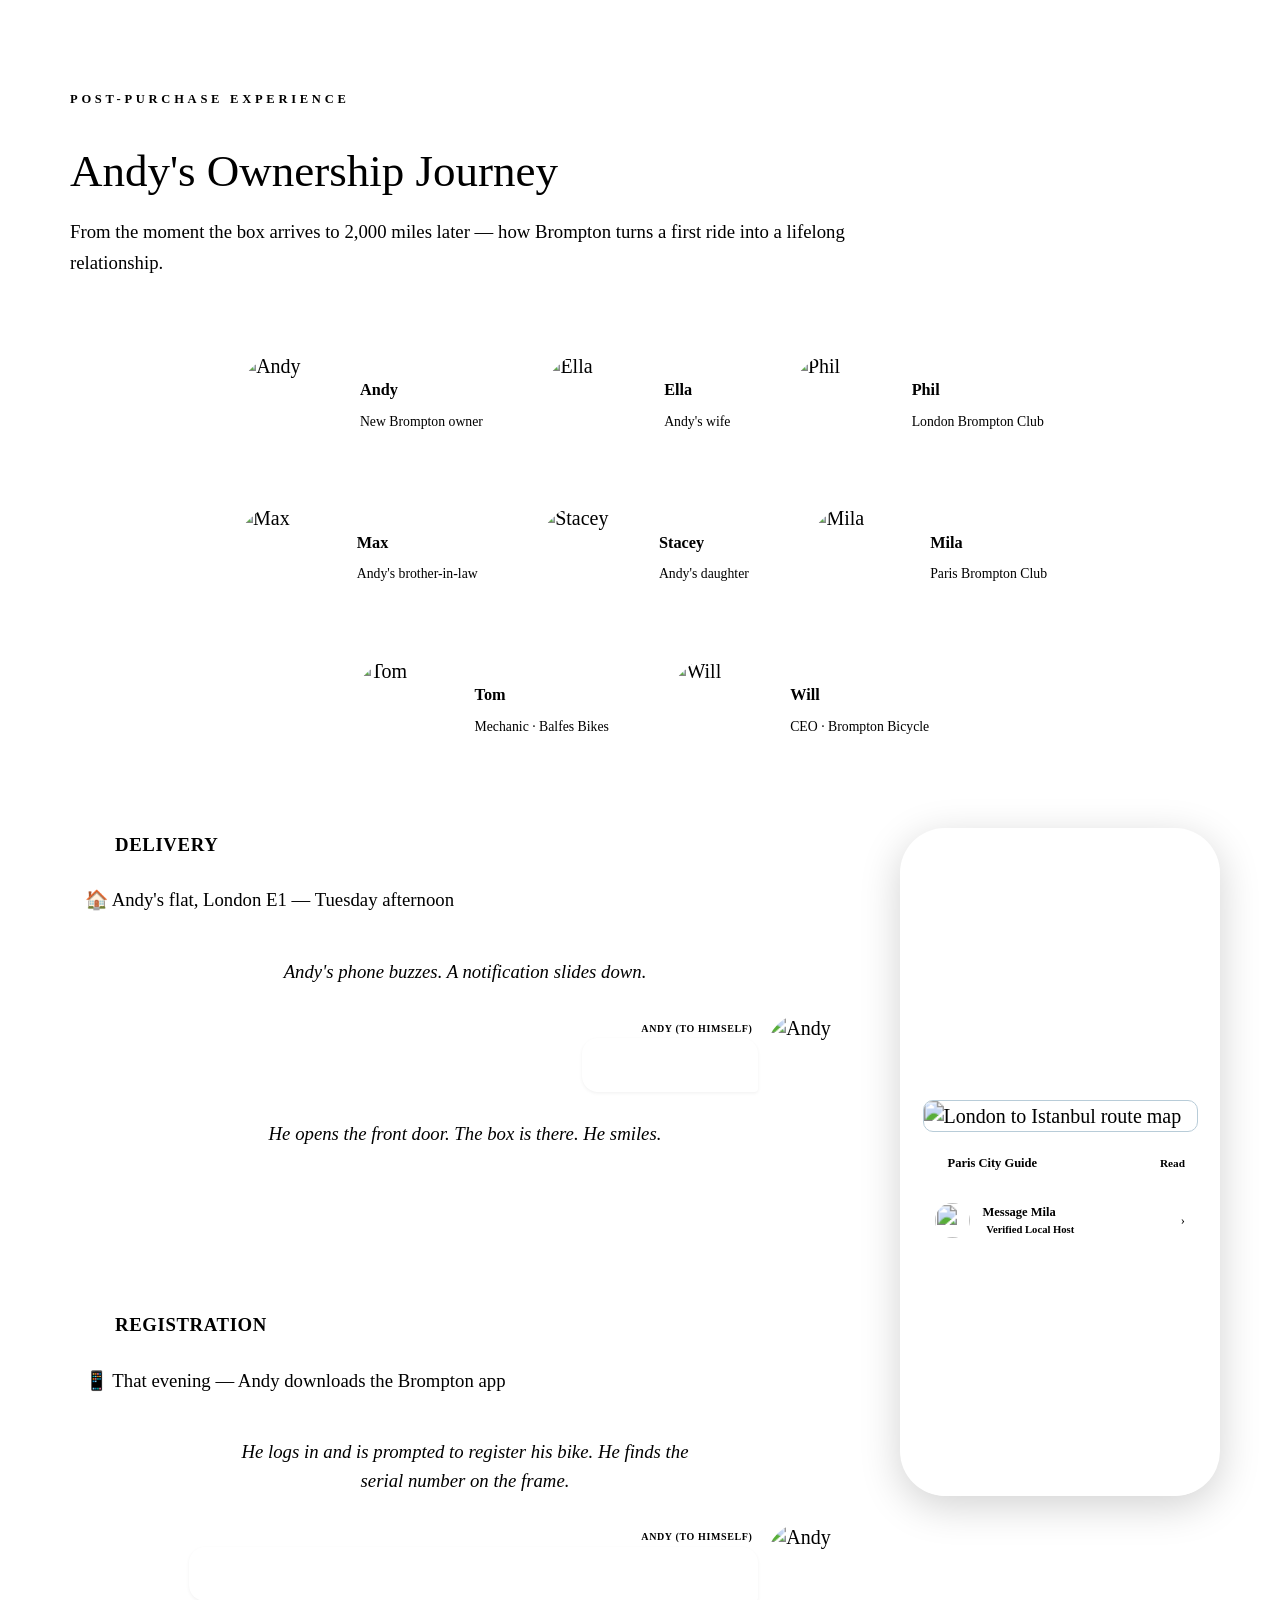
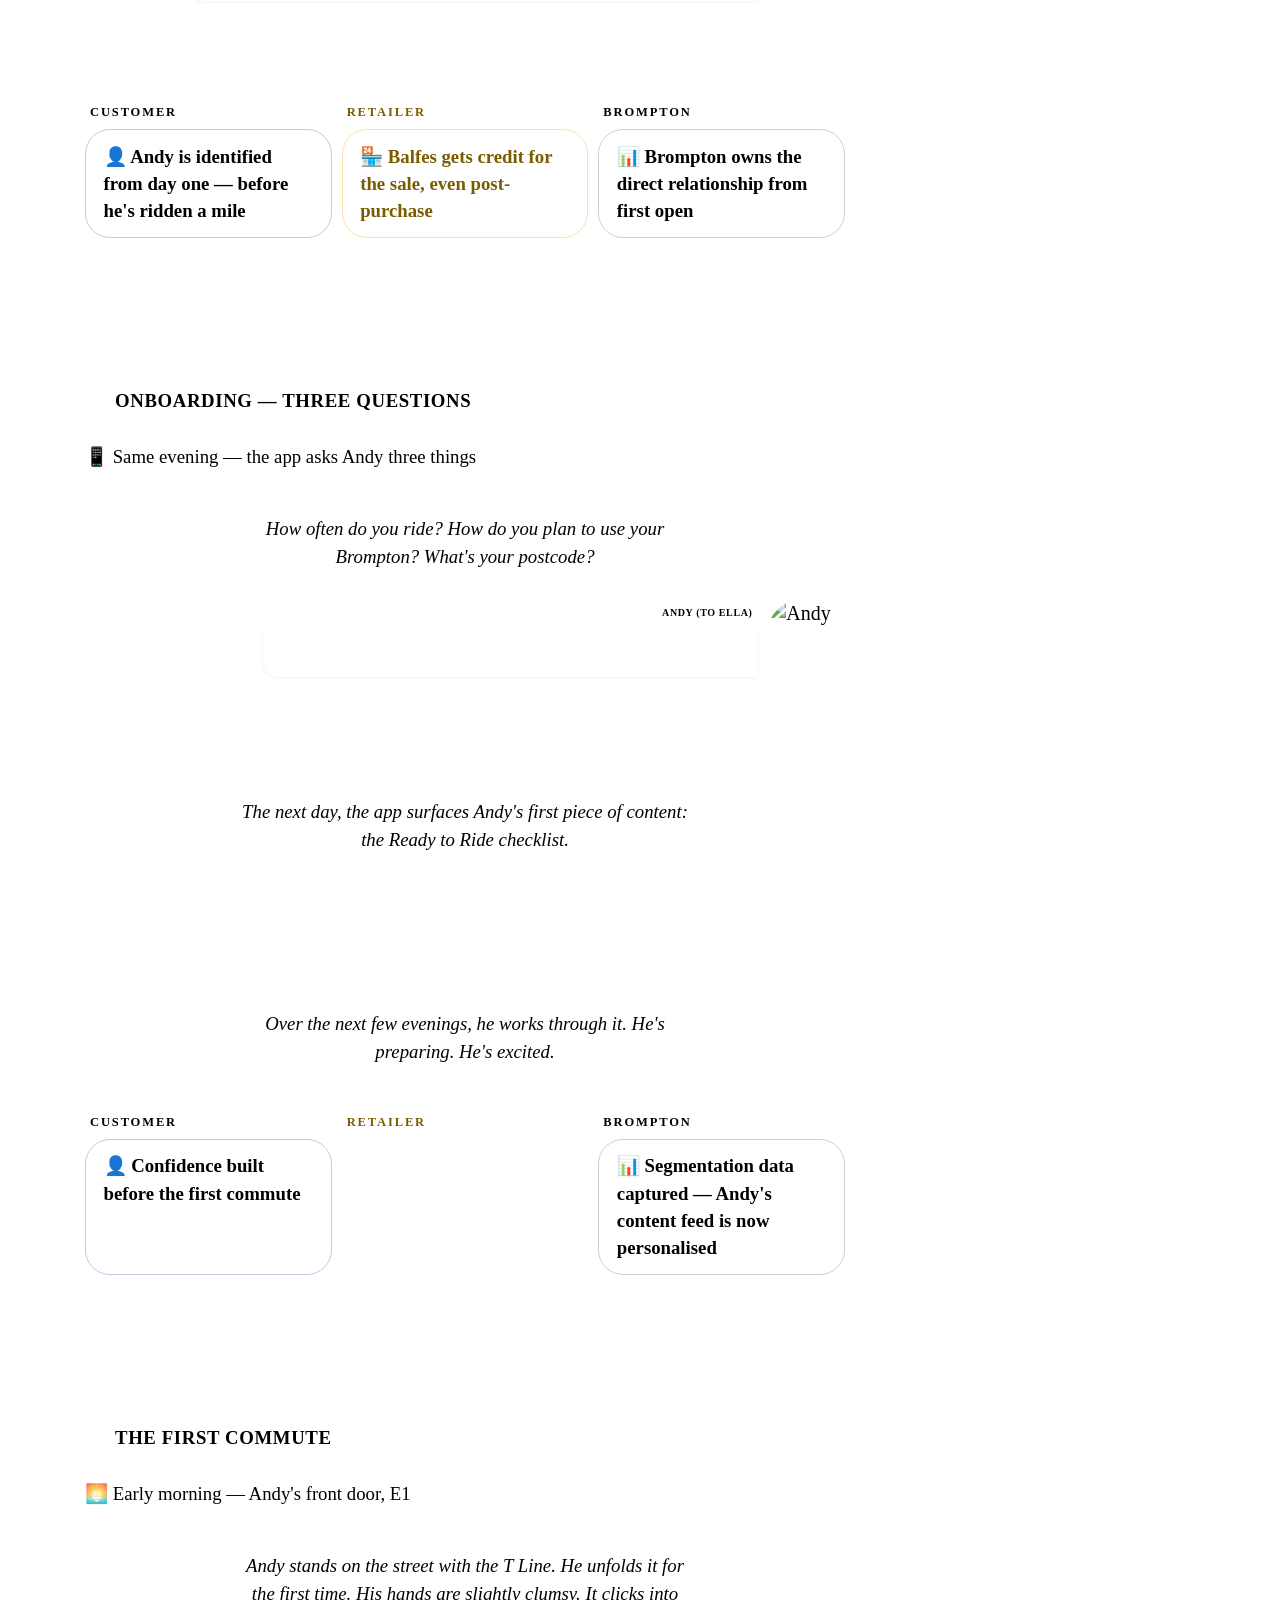
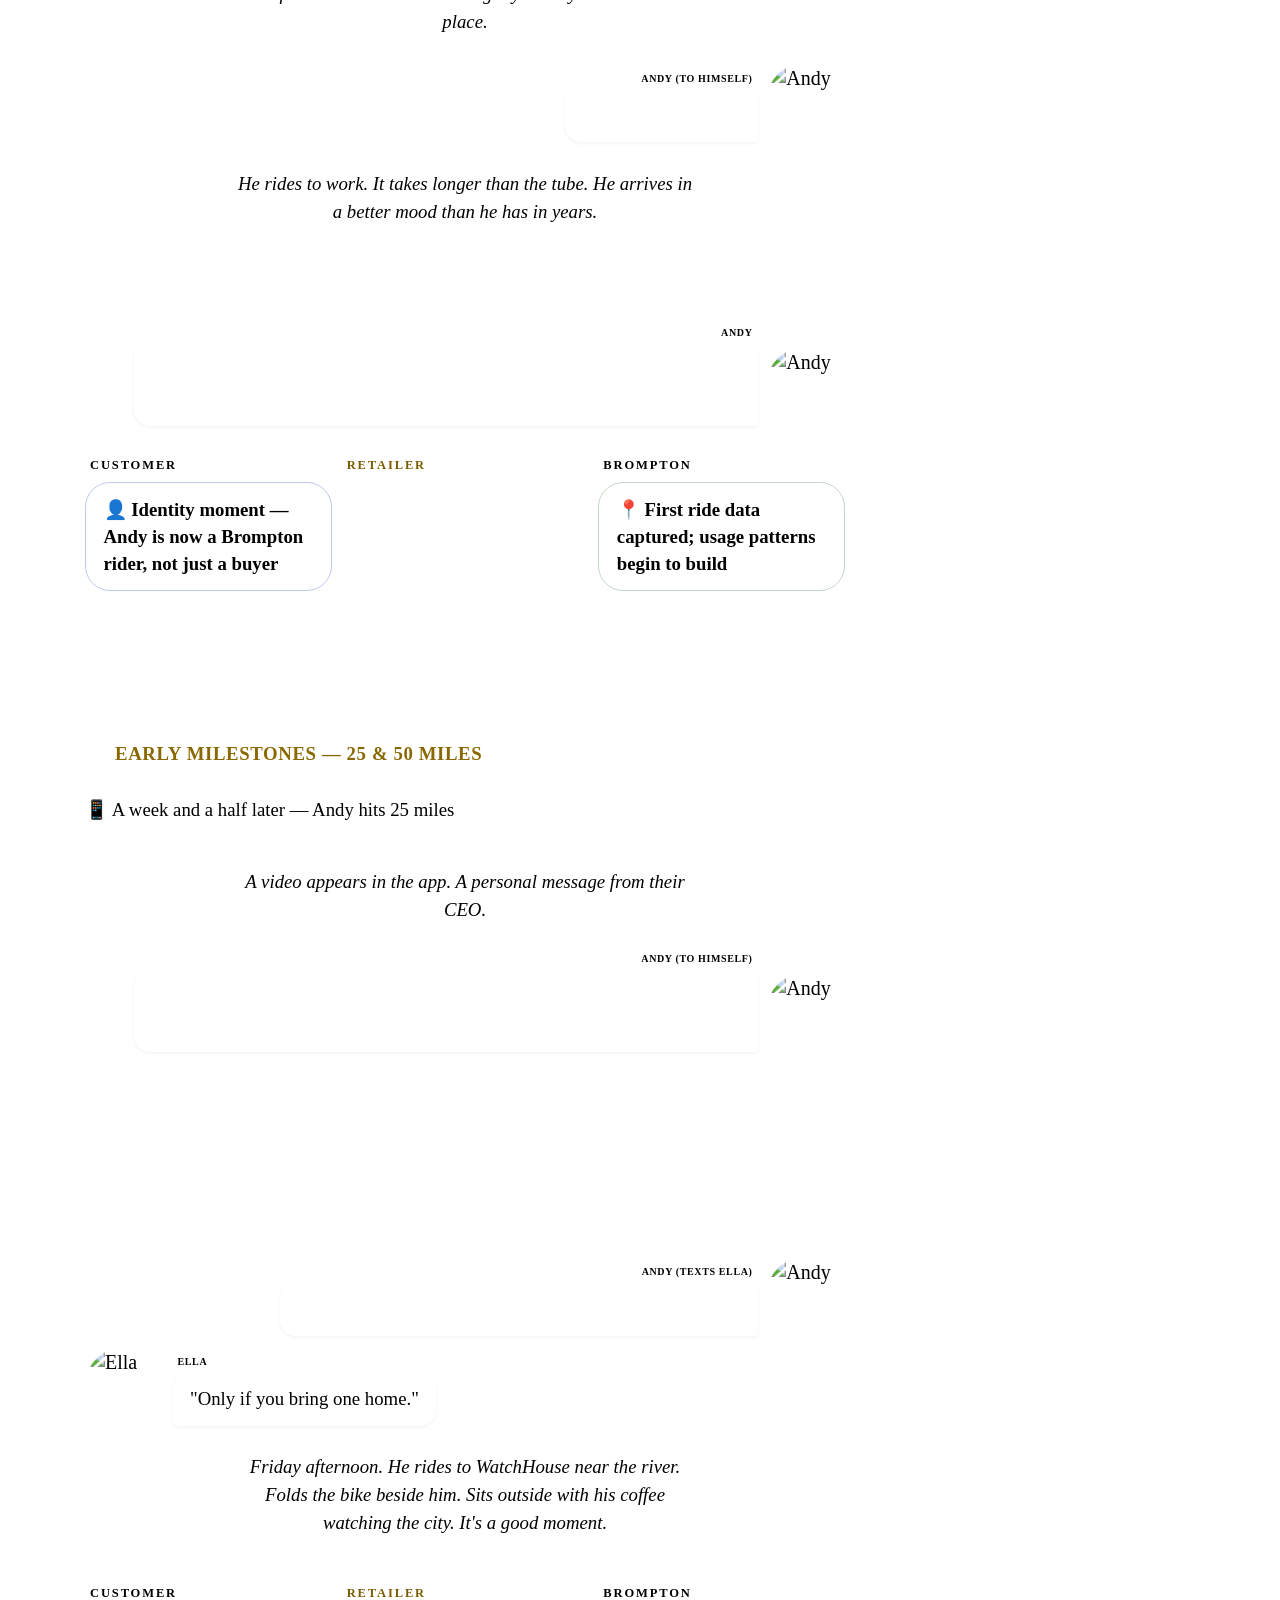
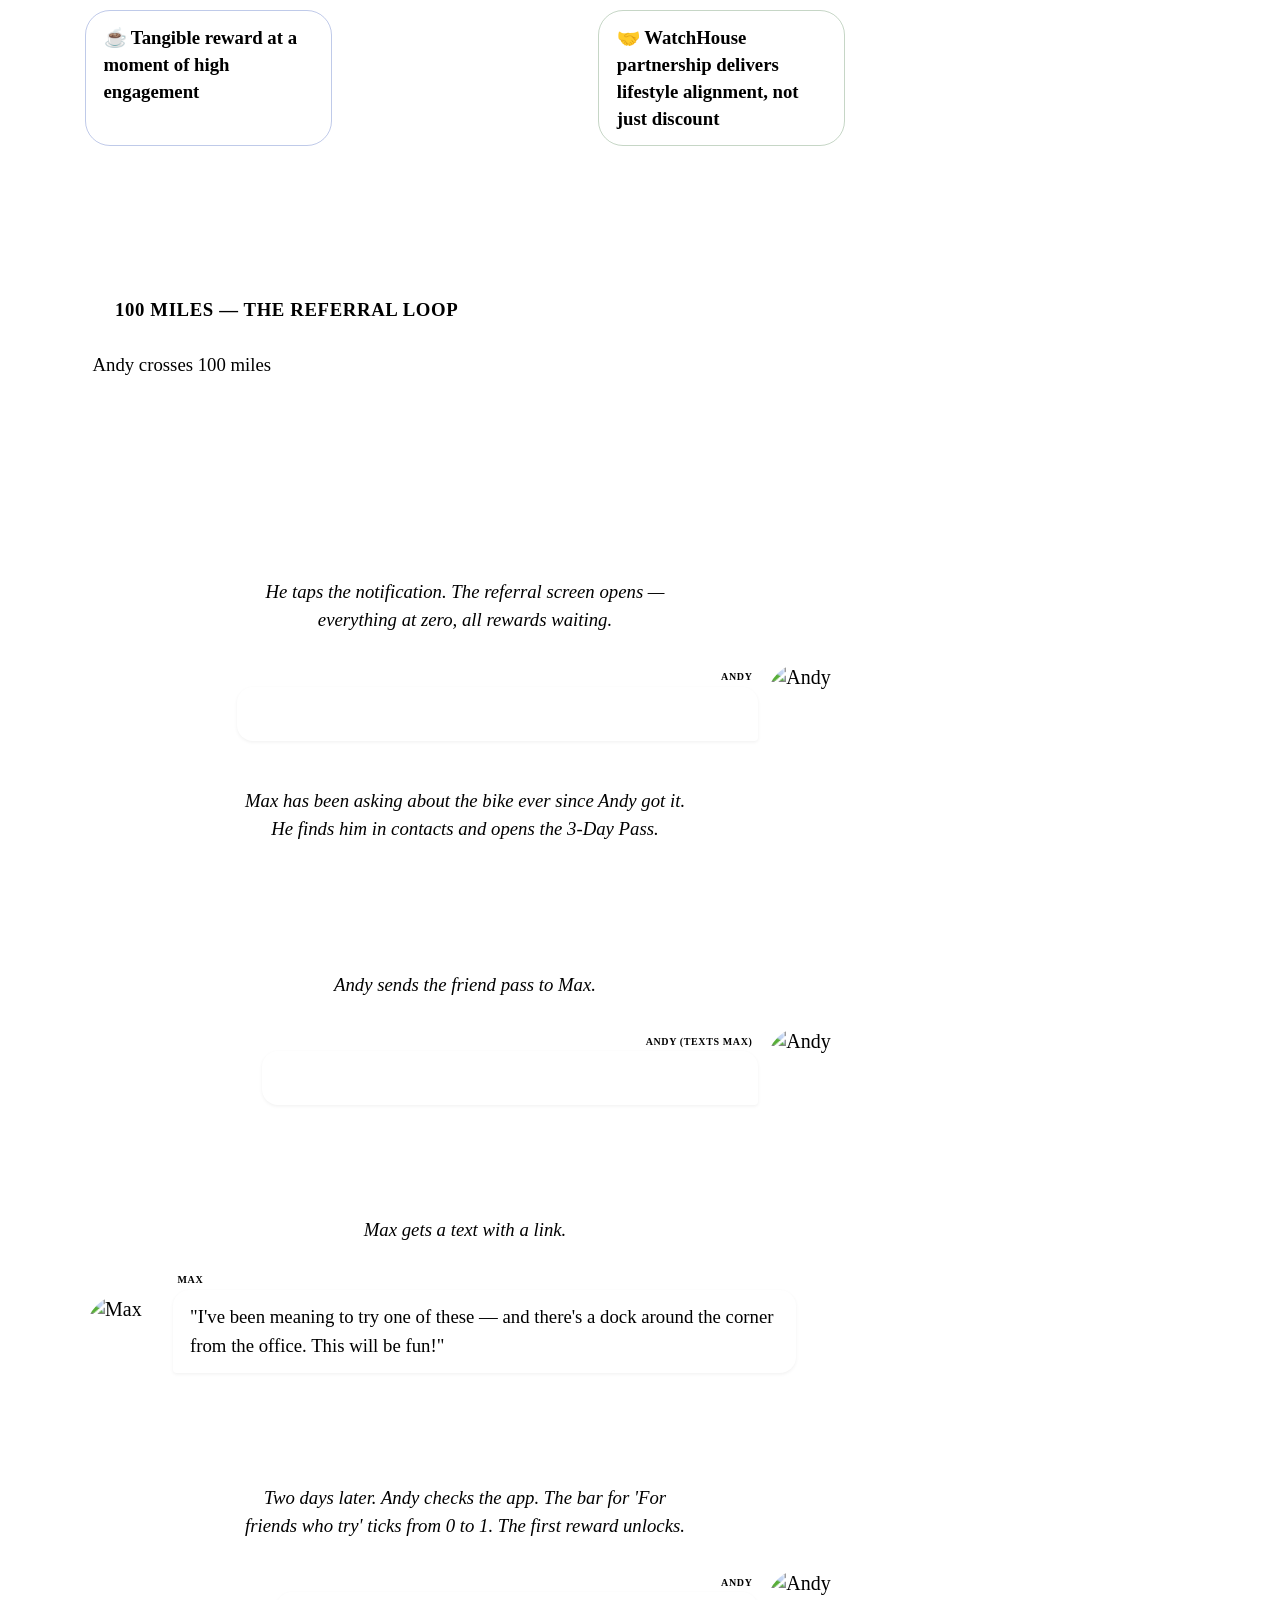
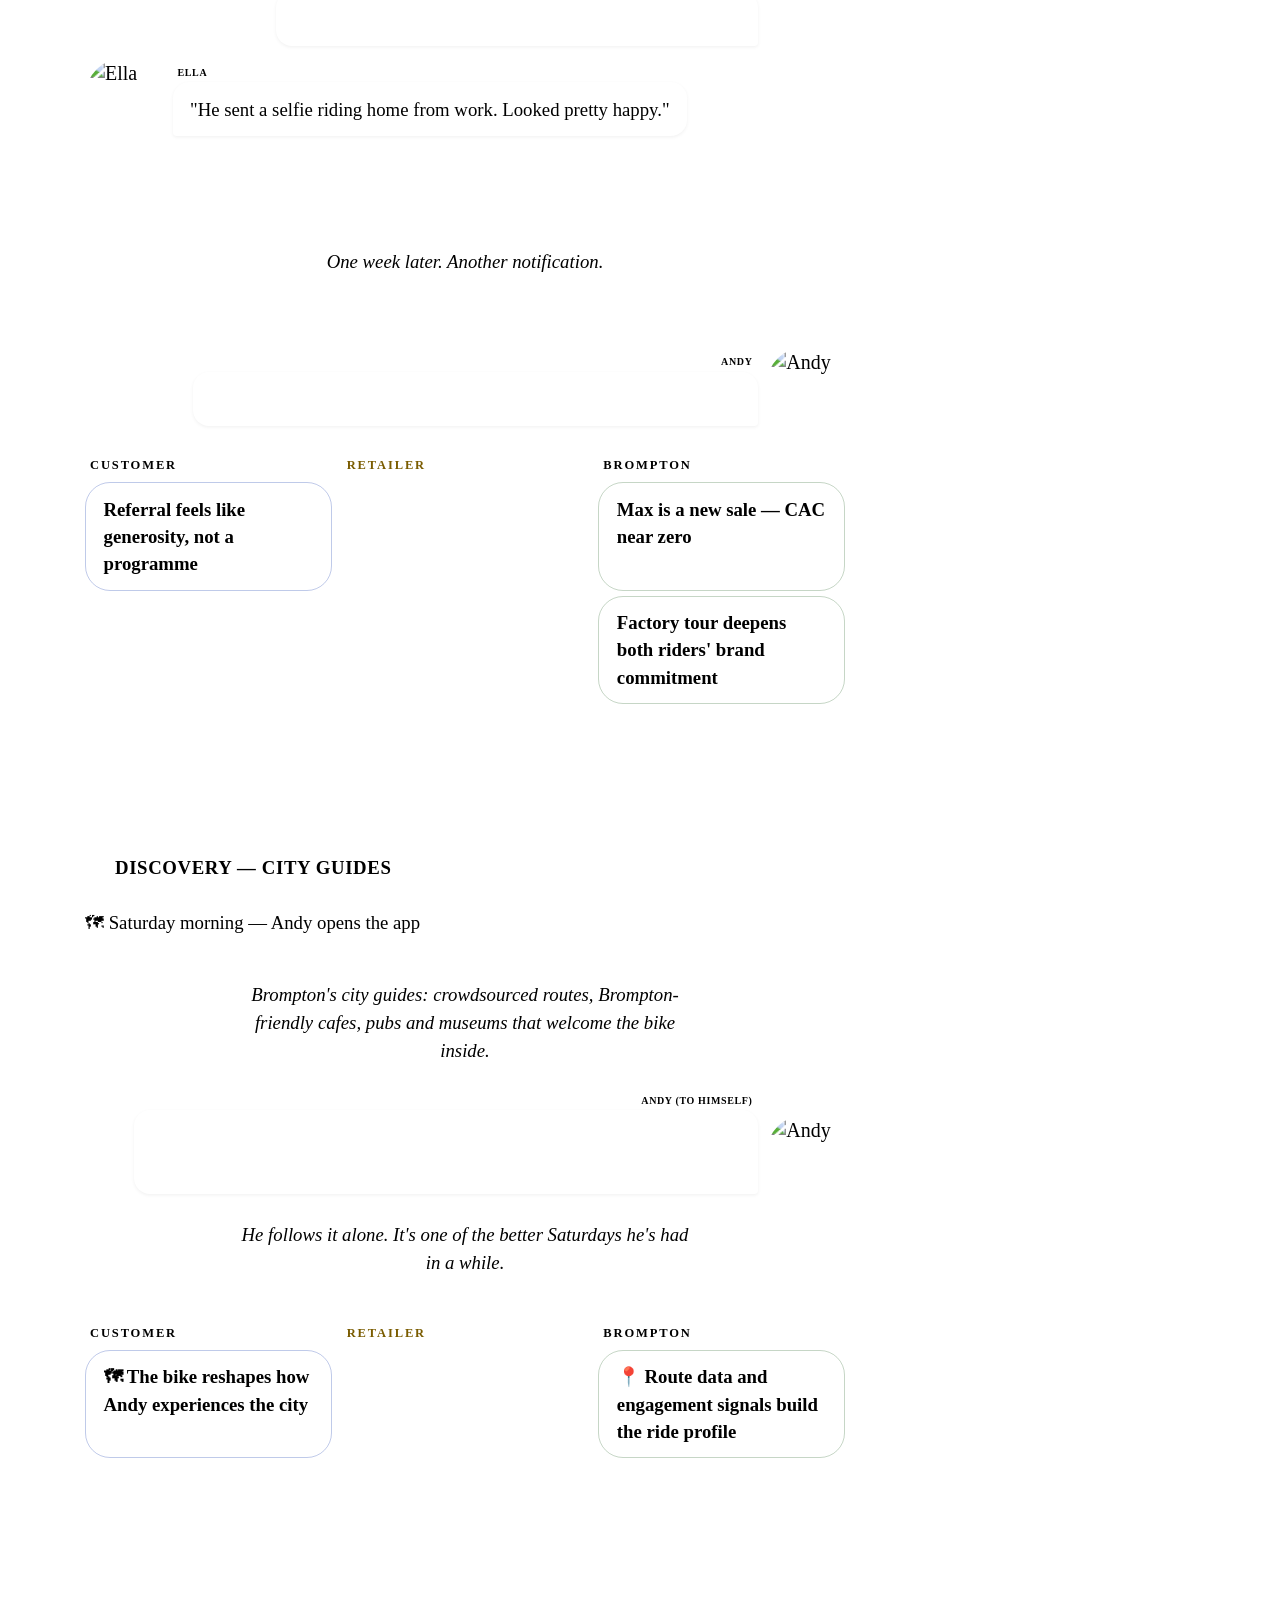
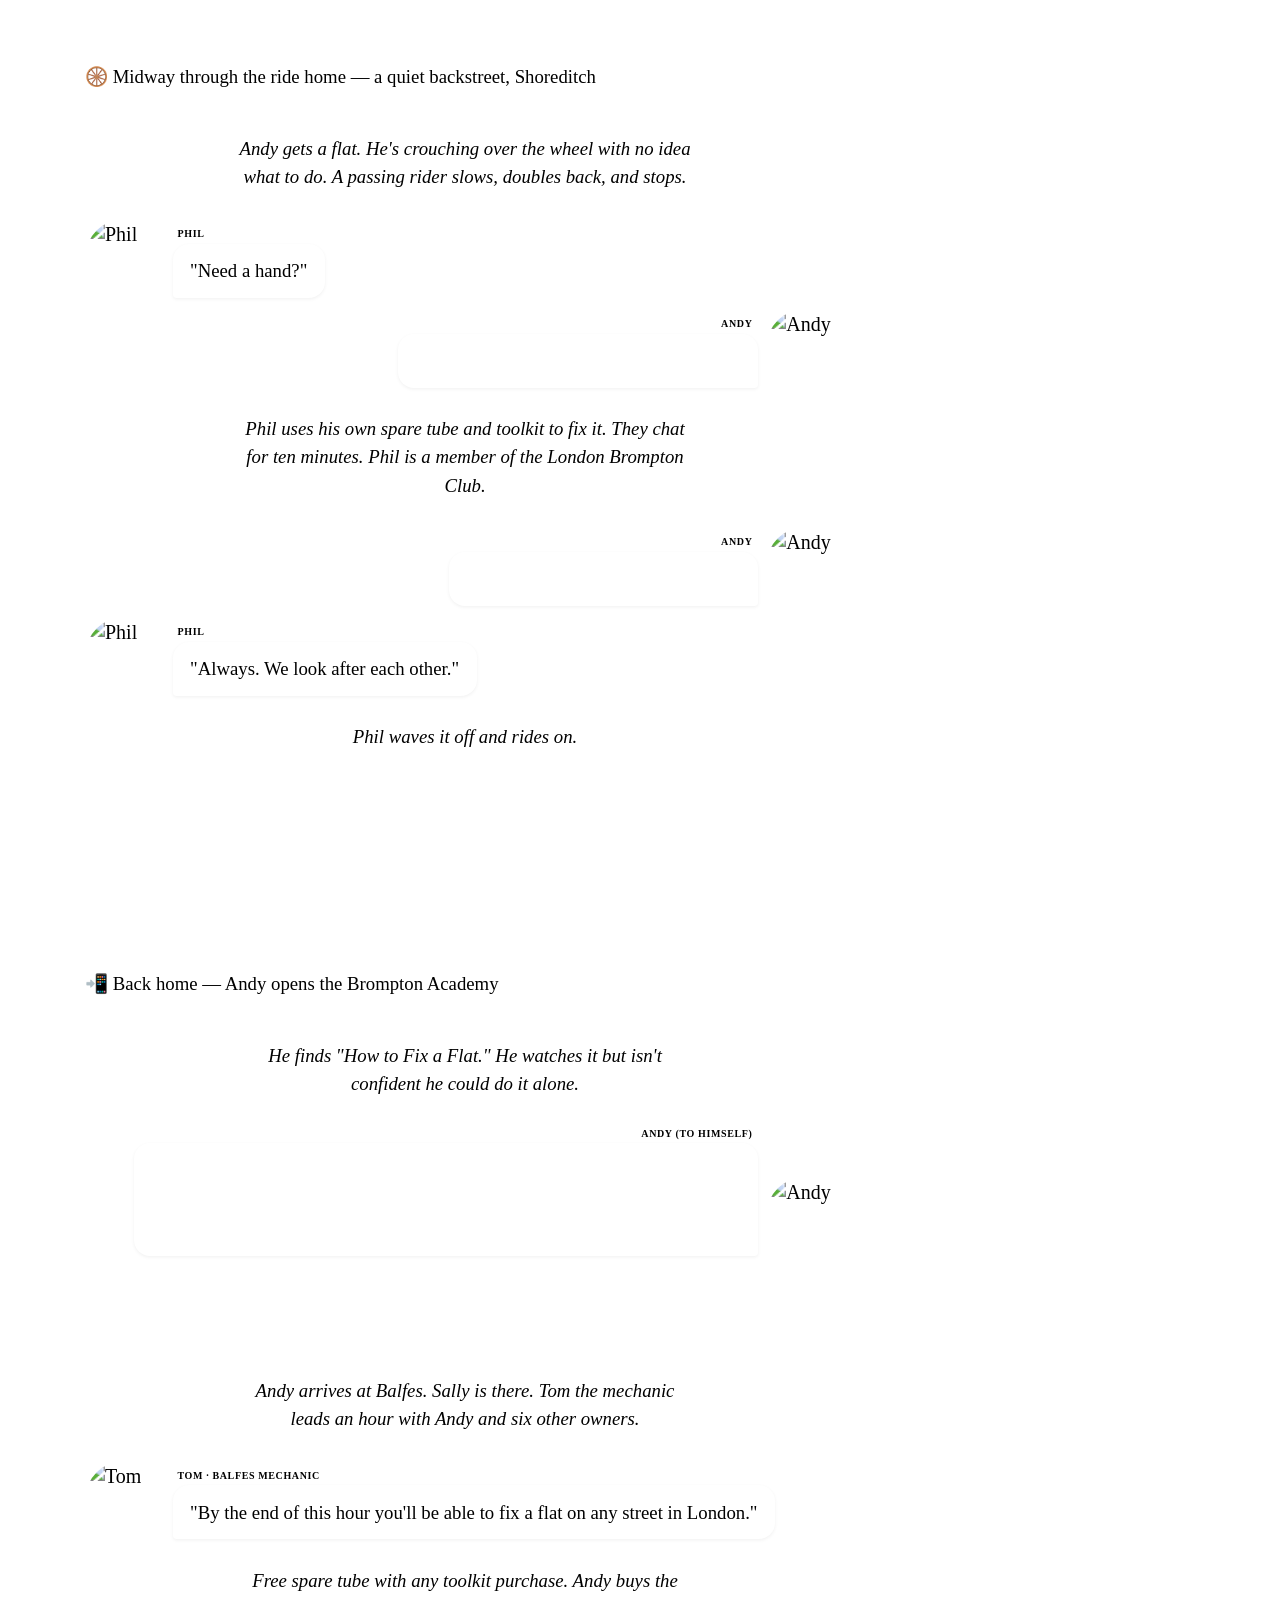
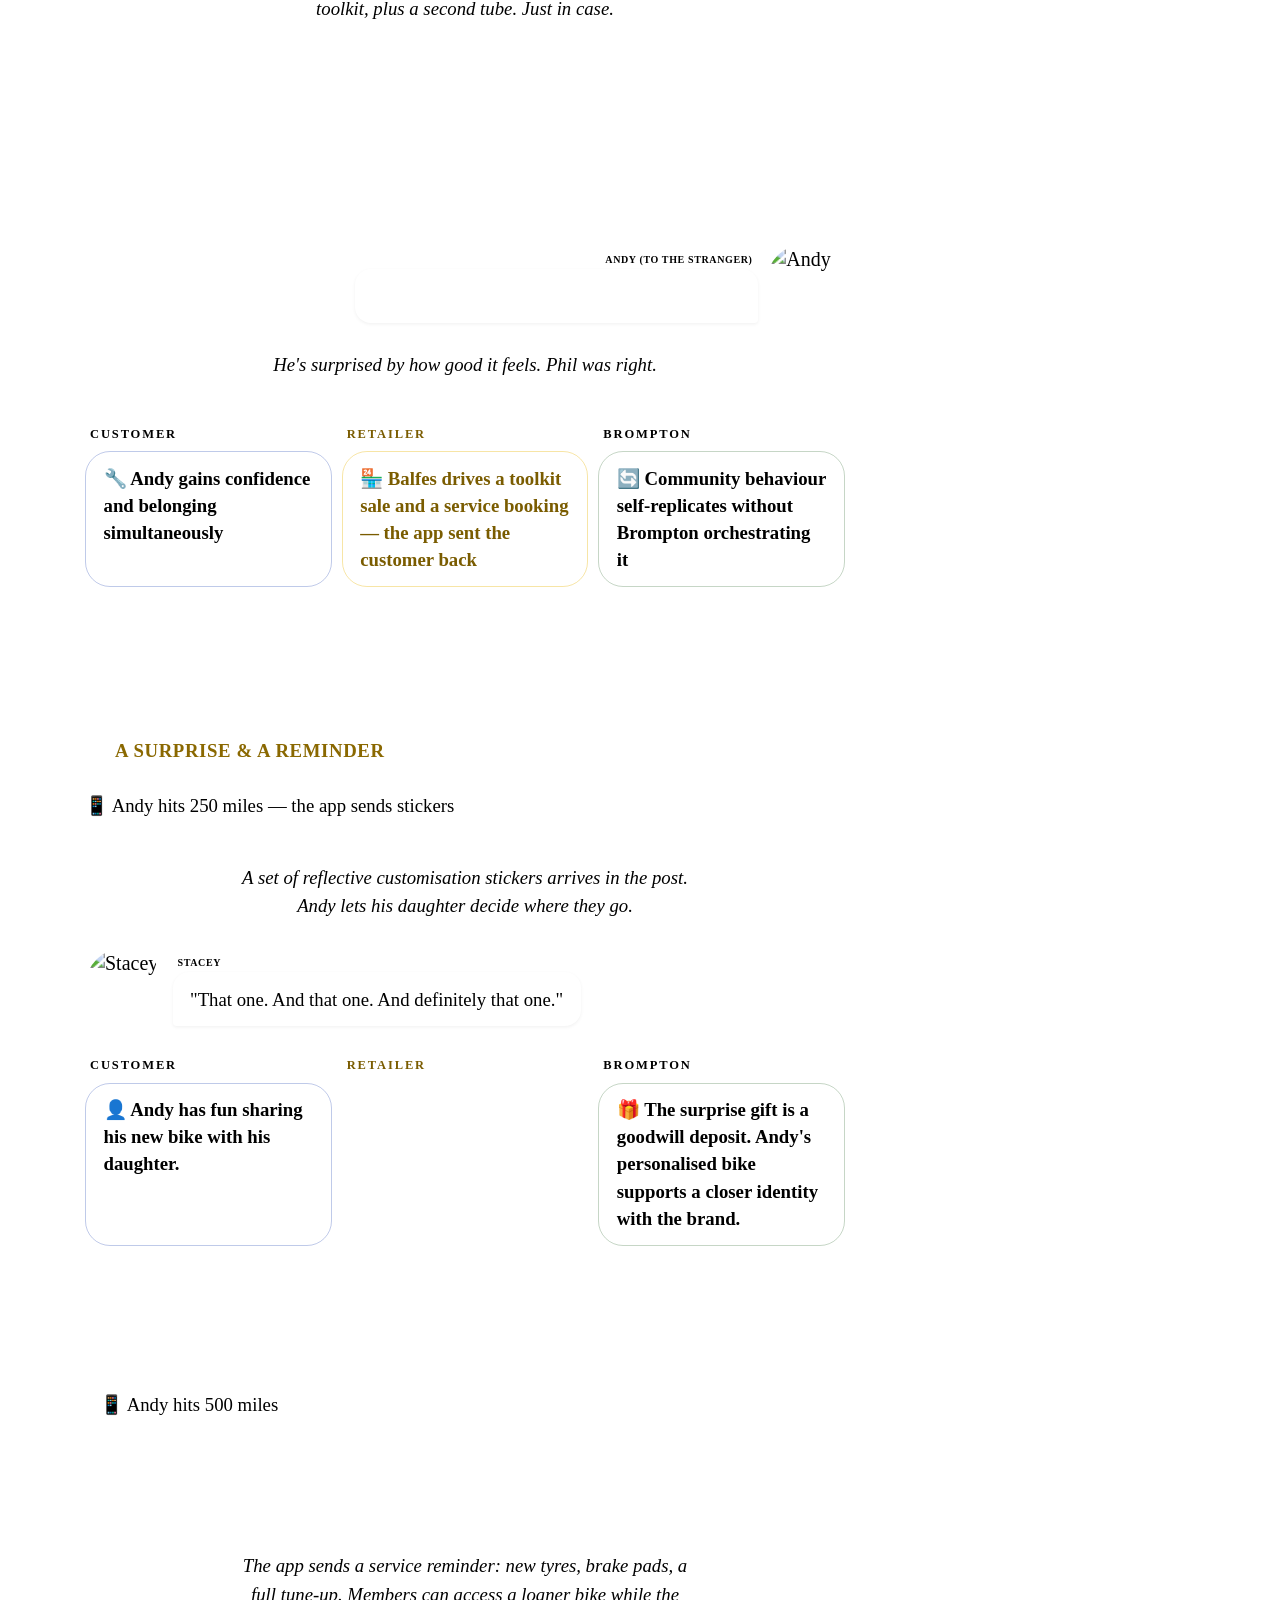
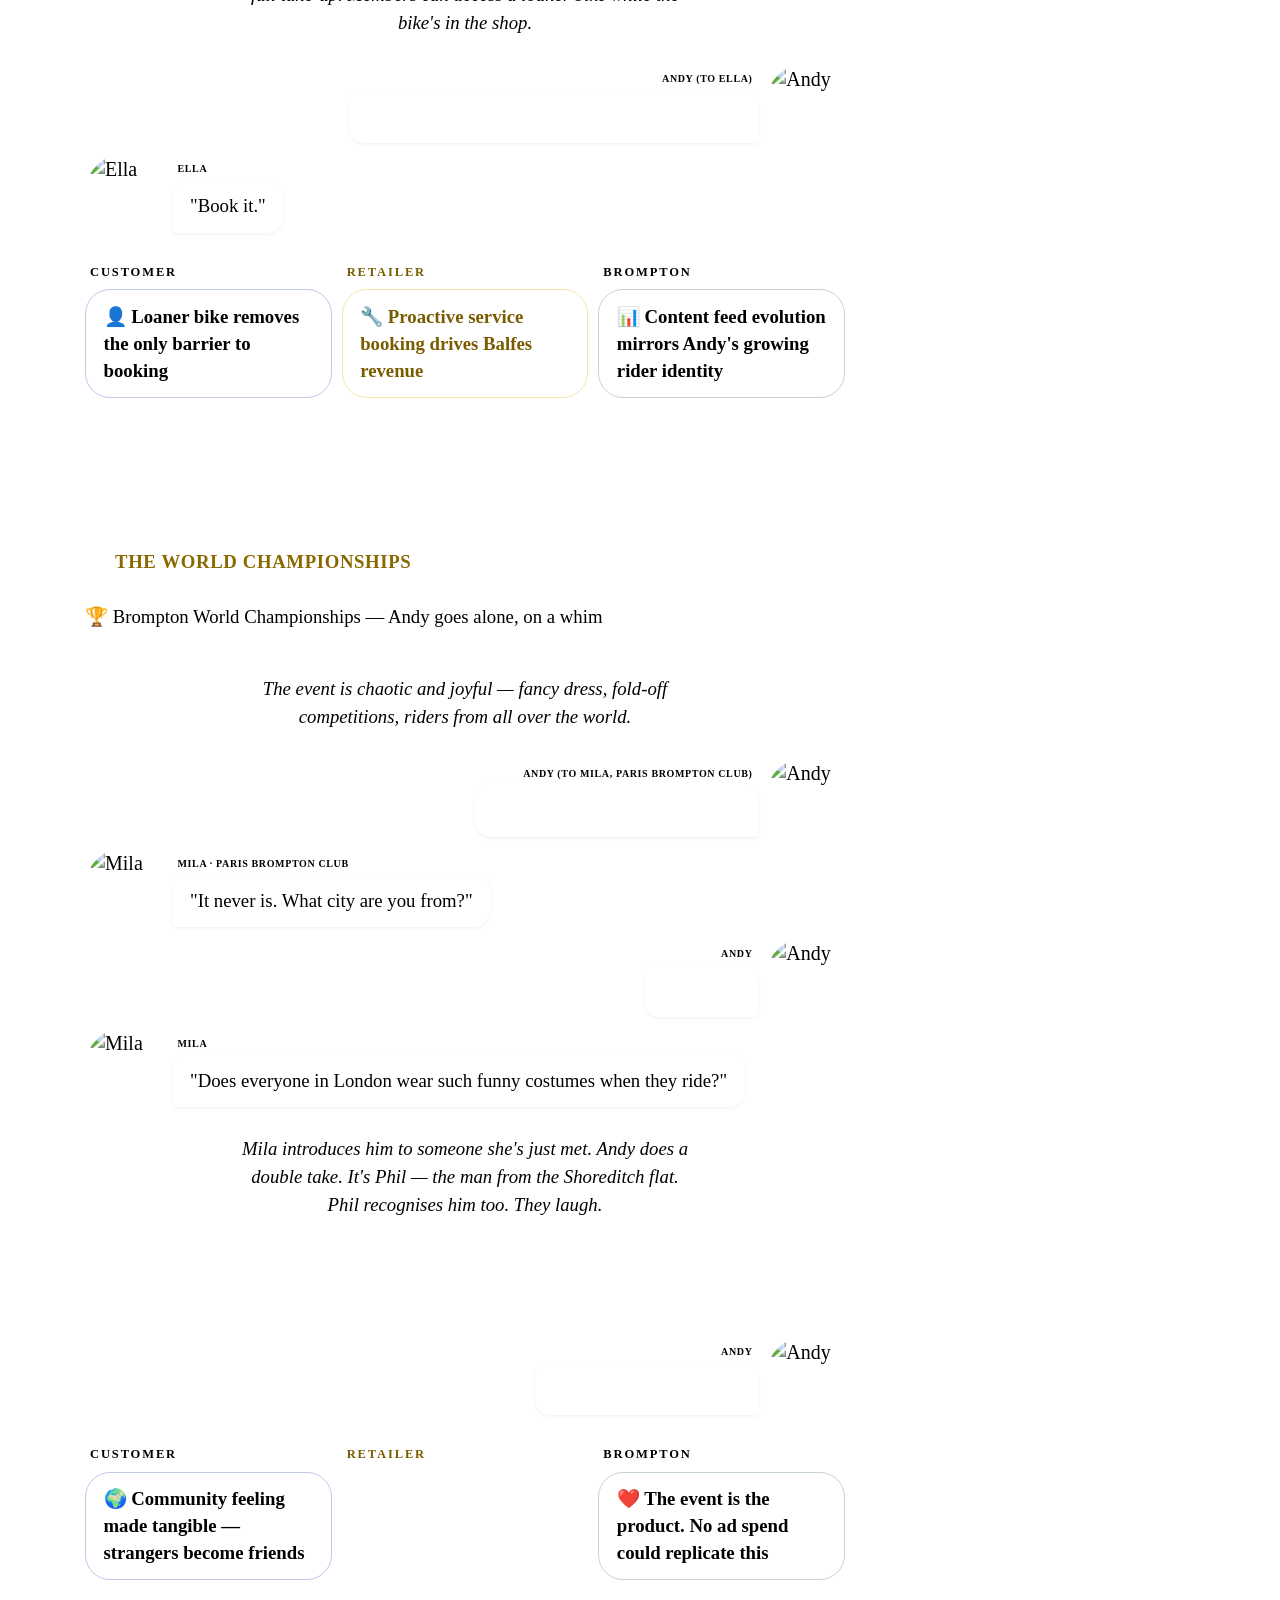
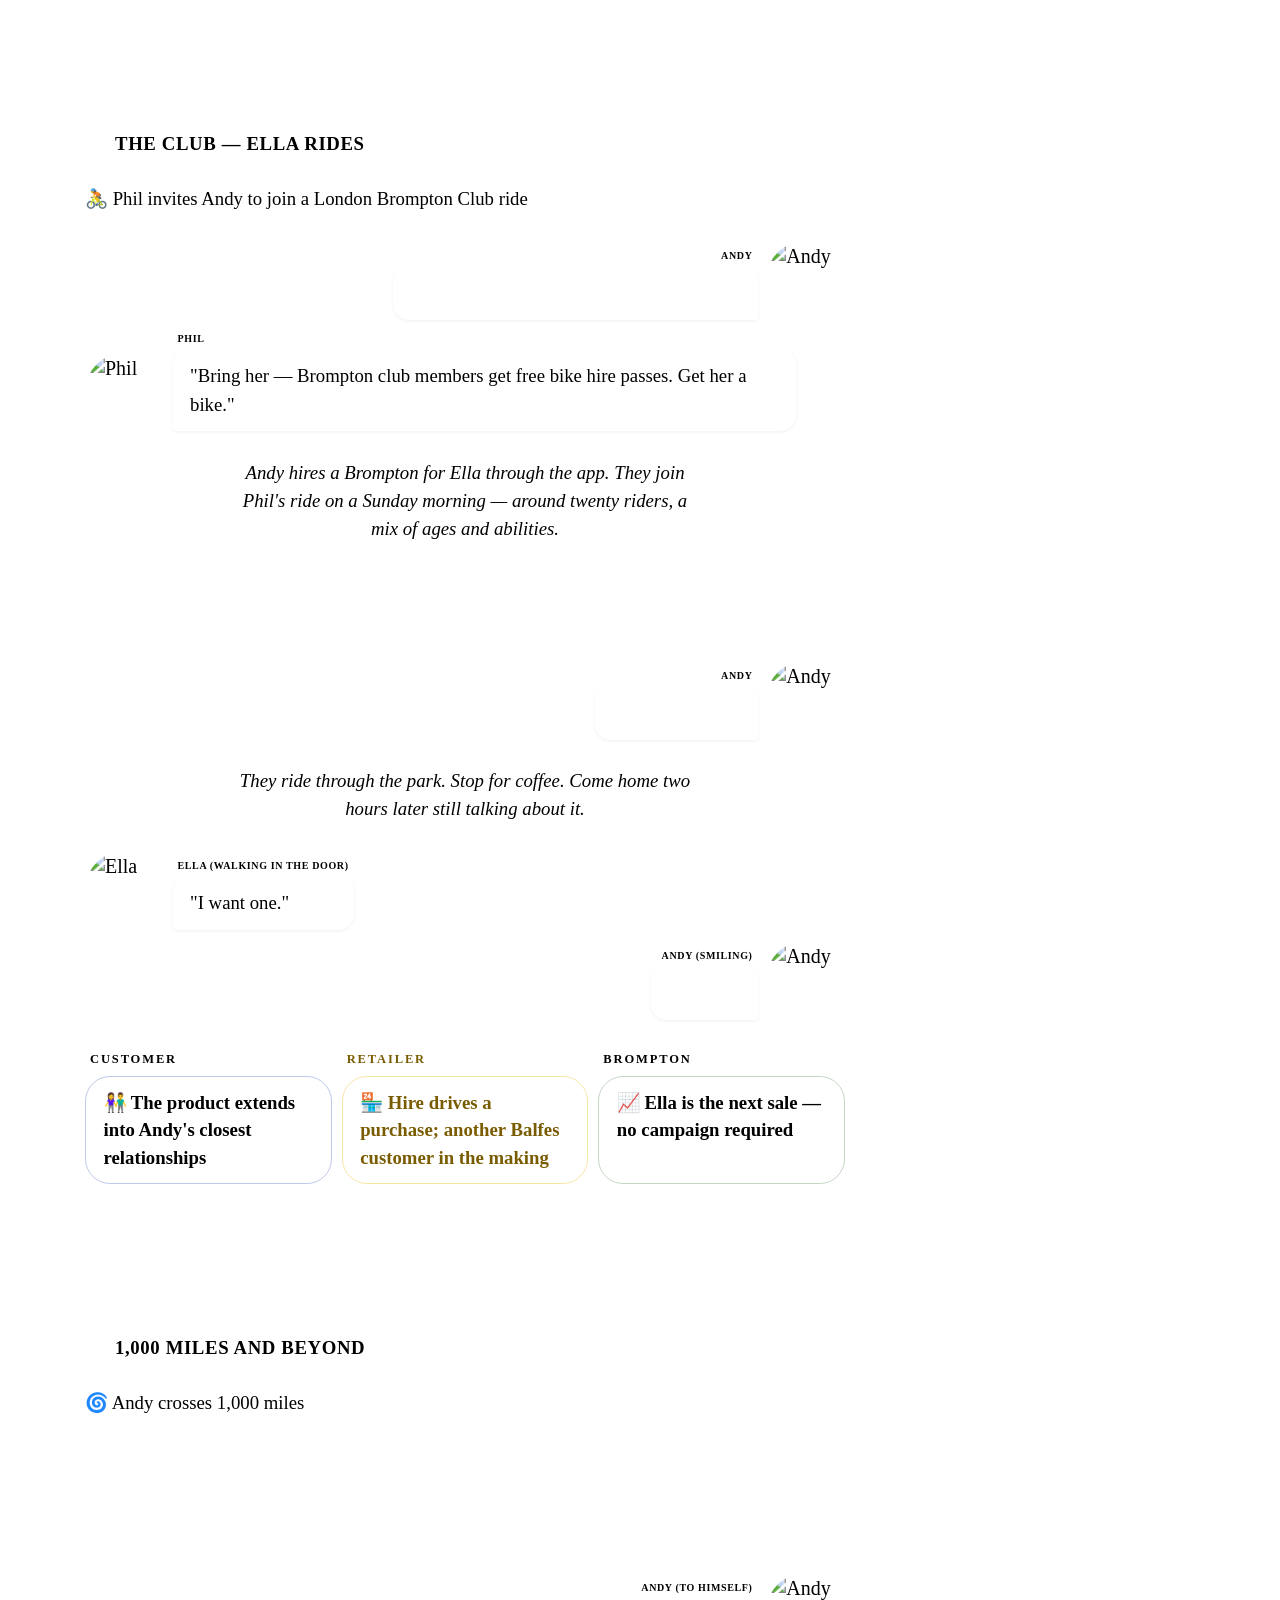
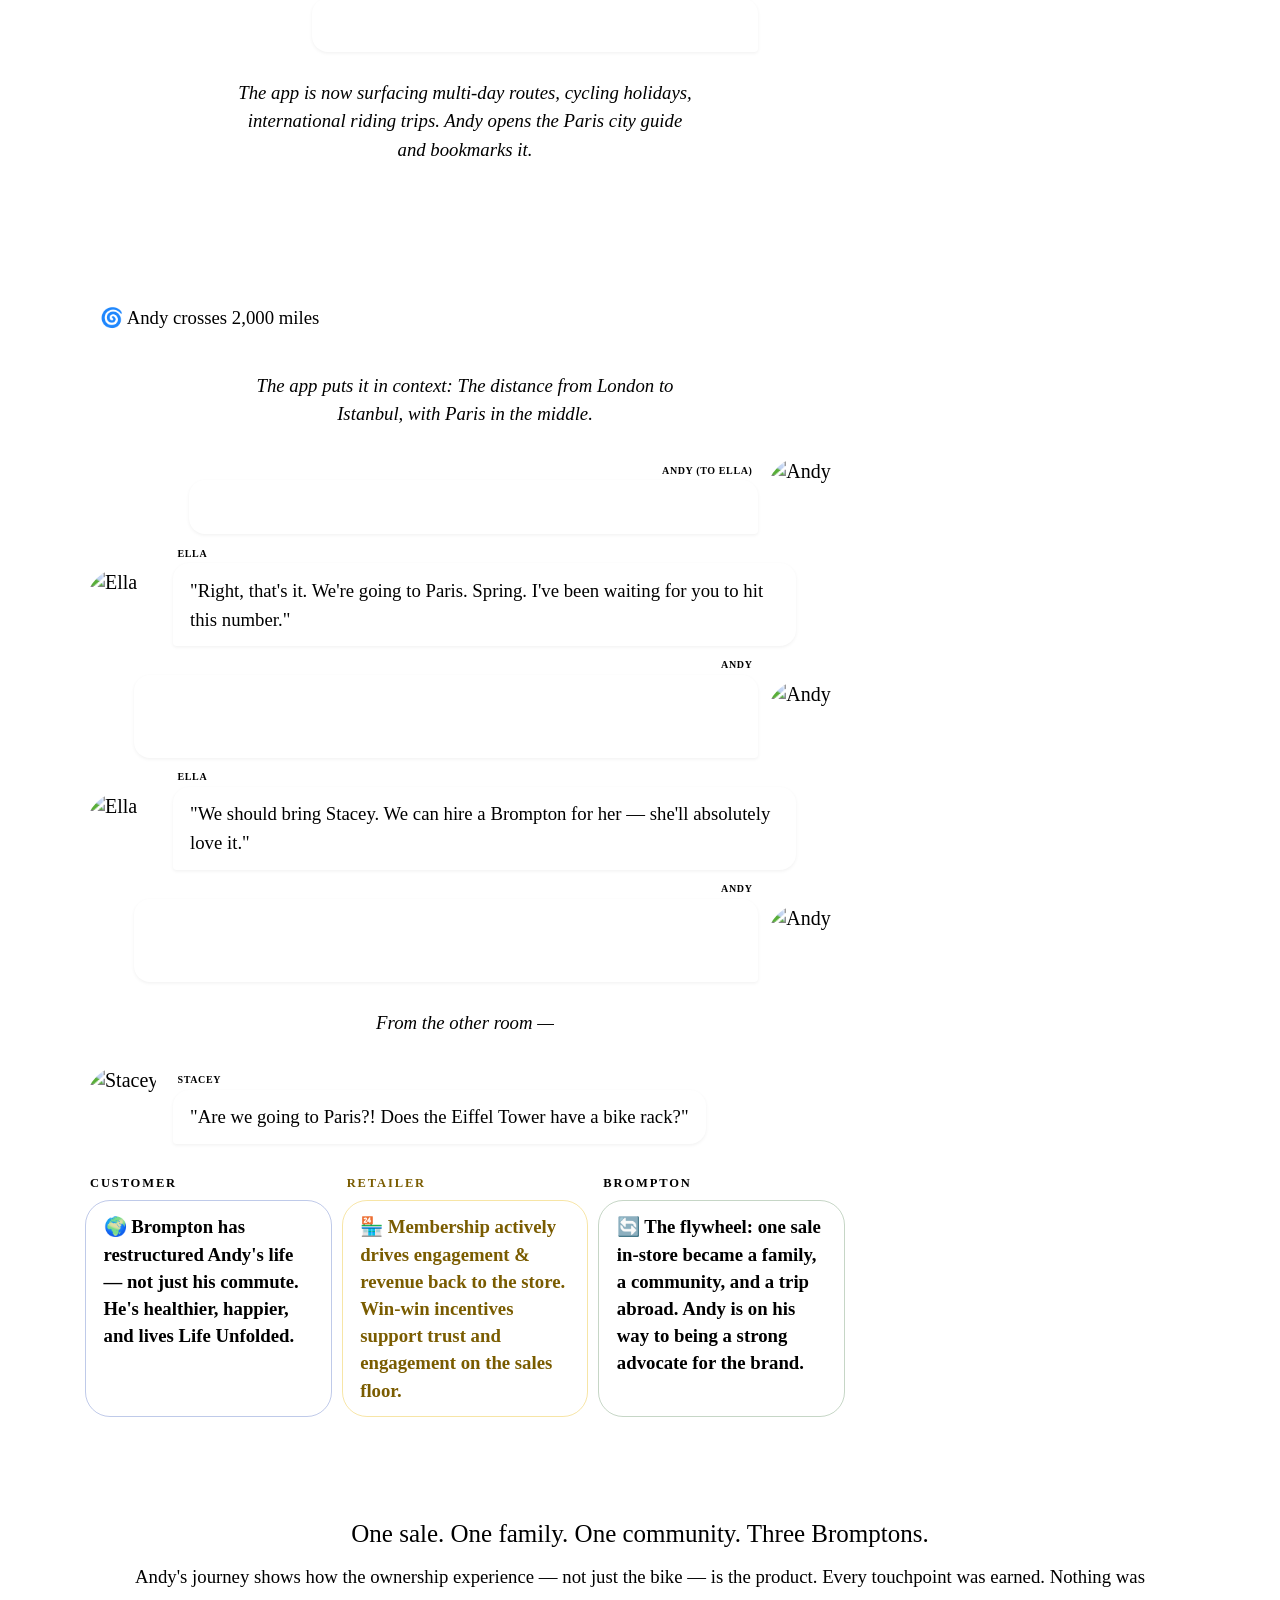
==== commit cd12c8a3: "Add files via upload" ====
--- a/brompton-ownership-storyboard.html
+++ b/brompton-ownership-storyboard.html
@@ -1,25 +1,32 @@
 <!DOCTYPE html>
 <html lang="en">
 <head>
+<link rel="stylesheet" href="https://unpkg.com/@phosphor-icons/web@2.1.1/src/regular/style.css">
+<link rel="stylesheet" href="https://unpkg.com/@phosphor-icons/web@2.1.1/src/fill/style.css">
+<link rel="stylesheet" href="Problem/Loyalty/brompton-club-app.css">
 <meta charset="UTF-8">
 <meta name="viewport" content="width=device-width, initial-scale=1.0">
 <title>Andy's Ownership Journey — Brompton</title>
 <style>
-  @font-face {
-    font-family: 'BromptonSlab';
-    src: url('Brand/BromptonSlab-Regular.woff') format('woff'),
          url('Brand/BromptonSlab-Regular.otf') format('opentype');
-    font-weight: 400; font-style: normal;
-  }
   *, *::before, *::after { box-sizing: border-box; margin: 0; padding: 0; }
   :root {
-    --blue: #002FA7; --blue-mid: #1A4BC4; --blue-light: #E8EEFB; --blue-pale: #F0F3FC;
-    --black: #000000; --white: #FFFFFF;
-    --grey-dark: #707070; --grey-mid: #DBDBDB; --grey-light: #F6F6F6;
-    --yellow: #E8B500; --yellow-pale: #FEF7D9;
-    --green: #1E5C1E; --green-pale: #E6F0E6;
-    --font-brand: 'BromptonSlab', Georgia, 'Times New Roman', serif;
-    --font-body: 'Helvetica Neue', Helvetica, Arial, sans-serif;
+    /* Aliases to Brompton Club design system tokens */
+    --blue:        var(--bc-blue);
+    --blue-mid:    #1A4BC4;
+    --blue-light:  #E8EEFB;
+    --blue-pale:   var(--bc-blue-pale);
+    --black:       var(--bc-black);
+    --white:       #FFFFFF;
+    --grey-dark:   var(--bc-grey-dark);
+    --grey-mid:    var(--bc-grey-mid);
+    --grey-light:  var(--bc-grey-light);
+    --yellow:      var(--bc-yellow);
+    --yellow-pale: var(--bc-yellow-pale);
+    --green:       var(--bc-green);
+    --green-pale:  var(--bc-green-pale);
+    --font-brand:  var(--bc-font-heading);
+    --font-body:   var(--bc-font-body);
   }
   html { scroll-behavior: smooth; }
   body { font-family: var(--font-body); background: var(--white); color: var(--black); line-height: 1.5; zoom: 1.25; }
@@ -83,9 +90,9 @@
   .sb-phone-sticky { position:sticky; top:32px; }
   .sb-pscr { display:none; }
   .sb-pscr.active { display:block; }
-  .sticky-phone { width:244px; background:#1A1A1A; border-radius:38px; padding:12px 10px; box-shadow:0 22px 56px rgba(0,0,0,0.25),0 0 0 1px rgba(0,0,0,0.12); visibility:hidden; opacity:0; transition:opacity 0.5s ease; }
-  .sticky-notch { width:72px; height:21px; background:#1A1A1A; border-radius:0 0 13px 13px; margin:0 auto 7px; }
-  .sticky-screen { background:white; border-radius:26px; overflow:hidden; min-height:440px; }
+  .sticky-phone { width:244px; background:var(--grey-light); border-radius:36px; padding:6px 6px 0; box-shadow:0 8px 32px rgba(0,0,0,0.18); visibility:hidden; opacity:0; transition:opacity 0.5s ease; }
+  .sticky-notch { display:none; }
+  .sticky-screen { background:white; border-radius:30px; overflow:hidden; min-height:528px; }
   .sticky-phone.image-mode { background:transparent; box-shadow:none; padding:0; border-radius:0; }
   .sticky-phone.image-mode .sticky-notch { display:none; }
   .sticky-phone.image-mode .sticky-screen { background:transparent; border-radius:0; overflow:visible; min-height:0; }
@@ -136,6 +143,17 @@
     .sb-outer-grid { grid-template-columns: 1fr; }
     .sb-phone-sticky { display: none; }
   }
+
+
+      /* Screen-1 referral variants: flex column so inner body can scroll */
+      #sbscr-ref-s1-zero.active,
+      #sbscr-ref-s1-rode.active,
+      #sbscr-ref-s1-bought.active { display:flex !important; flex-direction:column; height:528px; }
+      /* ── Phase 6 referral progress bar animations ── */
+      #sbscr-ref-s1-rode.active .ref-rode-fill { animation: refRodeBar 1.2s 0.5s ease-out forwards; width: 0%; }
+      #sbscr-ref-s1-bought.active .ref-bought-fill { animation: refBoughtBar 1.2s 0.5s ease-out forwards; width: 0%; }
+      @keyframes refRodeBar { from { width: 0%; } to { width: 13%; } }
+      @keyframes refBoughtBar { from { width: 0%; } to { width: 20%; } }
 </style>
 </head>
 <body>
@@ -368,48 +386,65 @@
        PHASE 6 · THE REFERRAL
   ═══════════════════════════════════════ -->
   <div class="sb-row" style="margin-top:80px;">
-    <div class="sb-phase-hdr" data-trigger-screen="friendpass">
+    <div class="sb-phase-hdr" data-trigger-screen="ref-notify">
       <div class="sb-phase-num" style="background:var(--green);">6</div>
-      <div class="sb-phase-title" style="color:var(--green);">100 Miles — The Friend Pass</div>
+      <div class="sb-phase-title" style="color:var(--green);">100 Miles — The Referral Loop</div>
     </div>
     <div class="chat-wrap">
-      <div class="chat-hdr">📱 Andy hits 100 miles</div>
+      <div class="chat-hdr"><i class="ph ph-bicycle"></i> Andy crosses 100 miles</div>
       <div class="chat-body2">
-        <div class="chat-ctx">The app unlocks a 3-Day Friend Pass — a Brompton hire voucher to send to anyone.</div>
+        <div class="chat-ctx">His phone buzzes with a notification.</div>
+        <div class="chat-ctx" data-trigger-screen="ref-s1-zero" style="margin-top:72px;">He taps the notification. The referral screen opens — everything at zero, all rewards waiting.</div>
+        <div class="chat-msg2 r">
+          <img class="ch-av" src="https://media.istockphoto.com/id/522189109/photo/dont-take-life-too-seriously.jpg?s=612x612&w=0&k=20&c=eA_QnFIMQT8PSDhj1go2OBcxktr0D7zBLdWZO8q8iN0=" alt="Andy" style="object-fit:cover;object-position:center top;"/>
+          <div class="ch-bw">
+            <div class="ch-nm">Andy</div>
+            <div class="ch-b">"Huh. They make it pretty easy to share Brompton with friends."</div>
+          </div>
+        </div>
+        <div class="chat-ctx" style="margin-top:20px;">Max has been asking about the bike ever since Andy got it. He finds him in contacts and opens the 3-Day Pass.</div>
+
+        <div class="chat-ctx" data-trigger-screen="ref-s2" style="margin-top:72px;">Andy sends the friend pass to Max.</div>
         <div class="chat-msg2 r">
           <img class="ch-av" src="https://media.istockphoto.com/id/522189109/photo/dont-take-life-too-seriously.jpg?s=612x612&w=0&k=20&c=eA_QnFIMQT8PSDhj1go2OBcxktr0D7zBLdWZO8q8iN0=" alt="Andy" style="object-fit:cover;object-position:center top;"/>
           <div class="ch-bw">
             <div class="ch-nm">Andy (texts Max)</div>
-            <div class="ch-b">"Got you something. Three days on a Brompton, on me. Well — on them."</div>
-          </div>
-        </div>
+            <div class="ch-b">"Got you something — three days on a Brompton. On them."</div>
+          </div>
+        </div>
+
+        <div class="chat-ctx" data-trigger-screen="ref-s4" style="margin-top:72px;">Max gets a text with a link.</div>
         <div class="chat-msg2">
           <img class="ch-av" src="https://images.unsplash.com/photo-1726160182266-f5ff7f78682d?w=400&auto=format&fit=crop&q=60&ixlib=rb-4.1.0&ixid=M3wxMjA3fDB8MHxzZWFyY2h8MzJ8fGhlYWRzaG90JTIwbWFuJTIwYnJvd24lMjBza2luJTIwZnJpZW5kbHl8ZW58MHwyfDB8fHww" alt="Max" style="object-fit:cover;object-position:center top;"/>
           <div class="ch-bw">
             <div class="ch-nm">Max</div>
-            <div class="ch-b">"Is this real? I've been going on about these things for months."</div>
-          </div>
-        </div>
-        <div class="chat-ctx" data-trigger-screen="maxtour" style="margin-top:80px;">A week or so later. Andy's phone lights up.</div>
-        <div class="chat-msg2 r">
-          <img class="ch-av" src="https://media.istockphoto.com/id/522189109/photo/dont-take-life-too-seriously.jpg?s=612x612&w=0&k=20&c=eA_QnFIMQT8PSDhj1go2OBcxktr0D7zBLdWZO8q8iN0=" alt="Andy" style="object-fit:cover;object-position:center top;"/>
-          <div class="ch-bw">
-            <div class="ch-nm">Andy (calls Ella)</div>
-            <div class="ch-b">"Max got one. They're inviting us to the factory."</div>
+            <div class="ch-b">"I've been meaning to try one of these — and there's a dock around the corner from the office. This will be fun!"</div>
+          </div>
+        </div>
+
+        <div class="chat-ctx" data-trigger-screen="ref-s1-rode" style="margin-top:72px;">Two days later. Andy checks the app. The bar for 'For friends who try' ticks from 0 to 1. The first reward unlocks.</div>
+        <div class="chat-msg2 r">
+          <img class="ch-av" src="https://media.istockphoto.com/id/522189109/photo/dont-take-life-too-seriously.jpg?s=612x612&w=0&k=20&c=eA_QnFIMQT8PSDhj1go2OBcxktr0D7zBLdWZO8q8iN0=" alt="Andy" style="object-fit:cover;object-position:center top;"/>
+          <div class="ch-bw">
+            <div class="ch-nm">Andy</div>
+            <div class="ch-b">"Ah — Max must've got on one! I wonder how he liked it."</div>
           </div>
         </div>
         <div class="chat-msg2">
           <img class="ch-av" src="https://images.unsplash.com/photo-1710777932534-2a58edf3603d?w=400&auto=format&fit=crop&q=60&ixlib=rb-4.1.0&ixid=M3wxMjA3fDB8MHxzZWFyY2h8MTB8fGhlYWRzaG90JTIwd29tYW4lMjBicm93biUyMHNraW58ZW58MHwyfDB8fHww" alt="Ella" style="object-fit:cover;object-position:center top;"/>
           <div class="ch-bw">
             <div class="ch-nm">Ella</div>
-            <div class="ch-b">"Us? The factory? In Greenford?"</div>
-          </div>
-        </div>
+            <div class="ch-b">"He sent a selfie riding home from work. Looked pretty happy."</div>
+          </div>
+        </div>
+
+        <div class="chat-ctx" data-trigger-screen="ref-notify-bought" style="margin-top:72px;">One week later. Another notification.</div>
+        <div class="chat-ctx" data-trigger-screen="ref-s1-bought"></div>
         <div class="chat-msg2 r">
           <img class="ch-av" src="https://media.istockphoto.com/id/522189109/photo/dont-take-life-too-seriously.jpg?s=612x612&w=0&k=20&c=eA_QnFIMQT8PSDhj1go2OBcxktr0D7zBLdWZO8q8iN0=" alt="Andy" style="object-fit:cover;object-position:center top;"/>
           <div class="ch-bw">
             <div class="ch-nm">Andy</div>
-            <div class="ch-b">"Just like Willy Wonka, right?" He laughs.</div>
+            <div class="ch-b">"Max did it! I'll invite him to join me for the factory tour to celebrate."</div>
           </div>
         </div>
       </div>
@@ -417,9 +452,9 @@
         <span class="outcomes-label customer">Customer</span>
         <span class="outcomes-label retail">Retailer</span>
         <span class="outcomes-label brompton">Brompton</span>
-        <span class="outcome-tag customer">🎁 Referral feels like generosity, not a programme</span>
-        <span class="outcome-tag brompton">📈 Max is a new sale triggered by Andy — CAC near zero</span>
-        <span class="outcome-tag brompton" style="grid-row:3;">🏭 Factory tour deepens both Andy's and Max's brand commitment</span>
+        <span class="outcome-tag customer"><i class="ph ph-gift"></i> Referral feels like generosity, not a programme</span>
+        <span class="outcome-tag brompton"><i class="ph ph-trend-up"></i> Max is a new sale — CAC near zero</span>
+        <span class="outcome-tag brompton" style="grid-row:3;"><i class="ph ph-factory"></i> Factory tour deepens both riders' brand commitment</span>
       </div>
     </div>
   </div>
@@ -829,7 +864,7 @@
           <div style="background:#1C1C1E;padding:16px 12px 12px;">
             <div style="font-size:9px;color:rgba(255,255,255,0.4);text-align:right;margin-bottom:12px;">09:41</div>
             <div class="sph-notif" style="margin:0;">
-              <div class="sph-notif-ic">🚲</div>
+              <div class="sph-notif-ic"><i class="ph ph-bicycle" style="font-size:14px;"></i></div>
               <div>
                 <div class="sph-notif-app">Brompton</div>
                 <div class="sph-notif-msg" style="font-size:12px;font-weight:600;">Your Brompton T Line has been delivered.</div>
@@ -845,7 +880,7 @@
               </div>
               <div style="padding:12px;display:flex;flex-direction:column;gap:8px;">
                 <div style="display:flex;align-items:center;gap:8px;padding:8px;background:var(--green-pale);border-radius:6px;border:1px solid rgba(30,92,30,0.2);">
-                  <span style="font-size:16px;">✅</span>
+                  <i class="ph-fill ph-check-circle" style="font-size:18px;color:var(--green);flex-shrink:0;"></i>
                   <div>
                     <div style="font-size:10px;font-weight:700;color:var(--green);">Delivered</div>
                     <div style="font-size:8px;color:var(--grey-dark);">T Line · Electric · Flame Lacquer</div>
@@ -867,10 +902,10 @@
           <div class="sph-body">
             <div class="sph-field">
               <div class="sph-flbl">Serial Number</div>
-              <div class="sph-fval">T24-08847-LDN ✓</div>
+              <div class="sph-fval" style="display:flex;align-items:center;gap:5px;">T24-08847-LDN <i class="ph-fill ph-check-circle" style="color:var(--green);font-size:12px;"></i></div>
             </div>
             <div style="background:var(--green-pale);border:1px solid rgba(30,92,30,0.25);border-radius:8px;padding:11px;display:flex;flex-direction:column;gap:5px;">
-              <div style="font-size:8px;font-weight:700;letter-spacing:1px;text-transform:uppercase;color:var(--green);margin-bottom:2px;">Bike found ✓</div>
+              <div style="font-size:8px;font-weight:700;letter-spacing:1px;text-transform:uppercase;color:var(--green);margin-bottom:2px;display:flex;align-items:center;gap:4px;"><i class="ph-fill ph-check-circle" style="font-size:10px;"></i> Bike found</div>
               <div style="font-size:11px;font-weight:700;color:var(--black);">Brompton T Line Electric</div>
               <div style="font-size:9px;color:var(--grey-dark);">Flame Lacquer · 4-speed</div>
               <div style="border-top:1px solid rgba(30,92,30,0.15);margin-top:4px;padding-top:6px;">
@@ -938,7 +973,7 @@
         <div class="sb-pscr" id="sbscr-badge">
           <div style="background:var(--black);padding:16px 14px;text-align:center;">
             <div class="sph-brand">Brompton</div>
-            <div style="font-size:36px;margin:8px 0;">🏅</div>
+            <div style="font-size:36px;margin:8px 0;"><i class="ph-fill ph-medal" style="color:var(--yellow);"></i></div>
             <div class="sph-title">Verified Owner</div>
             <div style="font-size:10px;color:rgba(255,255,255,0.6);margin-top:6px;">1 mile logged</div>
           </div>
@@ -979,11 +1014,11 @@
             <div style="background:var(--grey-light);border-radius:8px;padding:10px;font-size:10px;color:var(--grey-dark);line-height:1.55;font-style:italic;">"Congrats on your first 25 miles. I remember mine — I knew straight away this was different. Keep going."</div>
             <div style="display:flex;gap:8px;">
               <div style="flex:1;background:var(--green-pale);border-radius:6px;padding:8px;text-align:center;">
-                <div style="font-size:16px;">💬</div>
+                <div style="font-size:20px;"><i class="ph ph-chat-circle-dots"></i></div>
                 <div style="font-size:8px;font-weight:700;color:var(--green);margin-top:2px;">Reply</div>
               </div>
               <div style="flex:1;background:var(--blue-pale);border-radius:6px;padding:8px;text-align:center;">
-                <div style="font-size:16px;">📤</div>
+                <div style="font-size:20px;"><i class="ph ph-share-fat"></i></div>
                 <div style="font-size:8px;font-weight:700;color:var(--blue);margin-top:2px;">Share</div>
               </div>
             </div>
@@ -994,13 +1029,13 @@
         <div class="sb-pscr" id="sbscr-coffee">
           <div style="background:var(--black);padding:16px 14px 12px;text-align:center;">
             <div class="sph-brand">50 Miles</div>
-            <div style="font-size:34px;margin:6px 0;">☕</div>
+            <div style="font-size:34px;margin:6px 0;"><i class="ph ph-coffee" style="color:rgba(255,255,255,0.9);"></i></div>
             <div class="sph-title">Your reward<br>is waiting</div>
           </div>
           <div class="sph-body">
             <div style="background:white;border:1px solid var(--grey-mid);border-radius:10px;overflow:hidden;">
               <div style="background:#1A1A1A;padding:12px;display:flex;align-items:center;gap:9px;">
-                <div style="font-size:22px;">☕</div>
+                <div style="font-size:22px;"><i class="ph ph-coffee" style="color:white;"></i></div>
                 <div>
                   <div style="font-size:11px;font-weight:700;color:white;">One Free Coffee</div>
                   <div style="font-size:9px;color:rgba(255,255,255,0.5);">WatchHouse · Any London location</div>
@@ -1022,90 +1057,442 @@
           </div>
         </div>
 
-        <!-- ── SCREEN: friendpass ── -->
-        <div class="sb-pscr" id="sbscr-friendpass">
-          <div style="background:var(--black);padding:16px 14px 12px;text-align:center;">
-            <div class="sph-brand">100 Miles</div>
-            <div style="font-size:30px;margin:6px 0;">🎁</div>
-          </div>
-          <div class="sph-body">
-            <div style="background:white;border:1.5px solid var(--blue);border-radius:10px;padding:12px;text-align:center;">
-              <div style="font-size:9px;letter-spacing:1.5px;text-transform:uppercase;color:var(--blue);font-weight:700;margin-bottom:6px;">3-Day Friend Pass</div>
-              <div style="font-family:var(--font-brand);font-size:18px;color:var(--black);font-weight:400;line-height:1.25;margin-bottom:4px;">Free Brompton<br>hire for someone<br>you choose</div>
-              <div style="font-size:9px;color:var(--grey-dark);line-height:1.4;margin-bottom:10px;">Any Brompton hire location. No card required. Just send the pass.</div>
-              <div class="sph-btn-blue" style="font-size:10px;">Share Friend Pass</div>
-            </div>
-            <div style="font-size:9px;color:var(--grey-dark);text-align:center;">You can send this to one person. Choose wisely.</div>
-          </div>
-        </div>
-
-        <!-- ── SCREEN: maxtour ── -->
-        <div class="sb-pscr" id="sbscr-maxtour">
-          <div style="background:#1C1C1E;padding:16px 12px 12px;">
-            <div style="font-size:9px;color:rgba(255,255,255,0.4);text-align:right;margin-bottom:10px;">10:22</div>
-            <div class="sph-notif" style="margin:0 0 8px;">
-              <div class="sph-notif-ic">🎉</div>
+        <!-- ── SCREEN: ref-notify ── -->
+        <div class="sb-pscr" id="sbscr-ref-notify">
+          <div style="background:#1C1C1E;padding:16px 12px 18px;min-height:100%;">
+            <div style="font-size:9px;color:rgba(255,255,255,0.35);text-align:right;margin-bottom:16px;">9:41</div>
+            <div class="sph-notif">
+              <div class="sph-notif-ic" style="background:var(--blue);">
+                <i class="ph-fill ph-bicycle" style="font-size:14px;color:white;"></i>
+              </div>
               <div>
-                <div class="sph-notif-app">Brompton</div>
-                <div class="sph-notif-msg">Max just bought a Brompton!</div>
-              </div>
-            </div>
-            <div class="sph-notif" style="margin:0;">
-              <div class="sph-notif-ic">🏭</div>
+                <div class="sph-notif-app">Brompton Club</div>
+                <div class="sph-notif-msg">Congrats on 100 mi! Give a friend their first taste of Brompton.</div>
+              </div>
+            </div>
+          </div>
+        </div>
+
+        <!-- ── SCREEN: ref-s1-zero ── -->
+        <div class="sb-pscr" id="sbscr-ref-s1-zero">
+          <div style="background:var(--blue);padding:13px 13px 18px;flex-shrink:0;">
+          <div style="font-size:8px;letter-spacing:0.12em;text-transform:uppercase;color:rgba(255,255,255,0.7);margin-bottom:4px;">Refer a friend</div>
+          <div style="font-family:var(--font-brand);font-size:16px;color:white;line-height:1.2;margin-bottom:5px;">Share the ride.</div>
+          <div style="font-size:9px;color:rgba(255,255,255,0.85);line-height:1.5;">Give a friend their first taste of Brompton. The more they ride, the more you both get.</div>
+        </div>
+          <div style="flex:1;overflow-y:auto;background:var(--grey-light);-ms-overflow-style:none;scrollbar-width:none;">          <div style="display:flex;gap:7px;margin:10px 10px 0;">
+              <div style="flex:1;background:white;border-radius:10px;padding:10px;box-shadow:0 2px 8px rgba(0,0,0,0.07);border:1.5px solid var(--grey-mid);display:flex;flex-direction:column;">
+                <div style="font-size:7px;letter-spacing:0.08em;text-transform:uppercase;color:var(--grey-dark);margin-bottom:2px;">Free rides</div>
+                <div style="font-family:var(--font-brand);font-size:11px;line-height:1.2;margin-bottom:4px;">3-Day Pass</div>
+                <div style="font-size:8px;color:var(--grey-dark);line-height:1.35;flex:1;">Three days of Brompton Bike Hire. No card, no commitment.</div>
+                <div style="margin-top:5px;font-size:8px;color:var(--blue);font-weight:600;">Valid 30 days</div>
+                <button style="margin-top:7px;width:100%;background:var(--blue);color:white;border:none;border-radius:6px;padding:5px;font-size:8px;cursor:pointer;">Share</button>
+              </div>
+              <div style="flex:1;background:white;border-radius:10px;padding:10px;box-shadow:0 2px 8px rgba(0,0,0,0.07);border:1.5px solid var(--grey-mid);display:flex;flex-direction:column;">
+                <div style="font-size:7px;letter-spacing:0.08em;text-transform:uppercase;color:var(--grey-dark);margin-bottom:2px;">1st bike discount</div>
+                <div style="font-family:var(--font-brand);font-size:11px;line-height:1.2;margin-bottom:4px;">Give £25,<br>get £25</div>
+                <div style="font-size:8px;color:var(--grey-dark);line-height:1.35;flex:1;">Everybody wins when someone new gets on a Brompton.</div>
+                <div style="margin-top:5px;font-size:8px;color:var(--blue);font-weight:600;">Terms apply</div>
+                <button style="margin-top:7px;width:100%;background:var(--blue);color:white;border:none;border-radius:6px;padding:5px;font-size:8px;cursor:pointer;">Share</button>
+              </div>
+            </div>
+          <div style="padding:0 10px 12px;">
+            <!-- Rewards heading -->
+            <div style="font-family:var(--font-brand);font-size:13px;color:var(--black);margin-top:14px;margin-bottom:10px;">Rewards</div>
+
+            <!-- Friends who tried one -->
+            <div style="background:white;border-radius:10px;padding:10px;box-shadow:0 2px 8px rgba(0,0,0,0.06);margin-bottom:8px;">
+              <div style="font-family:var(--font-brand);font-size:10px;color:var(--black);margin-bottom:7px;">Friends who tried one</div>
+              <div style="position:relative;margin-bottom:5px;">
+                <div style="font-size:8px;font-weight:700;color:var(--yellow);position:absolute;top:-14px;left:80%;transform:translateX(-50%);white-space:nowrap;">6 ✦</div>
+                <div style="height:8px;background:var(--grey-light);border-radius:999px;margin-bottom:10px;border:1px solid var(--grey-mid);overflow:visible;position:relative;">
+                  <div style="height:100%;background:linear-gradient(90deg,#1A4BC4,var(--blue));border-radius:999px;position:absolute;top:0;left:0;z-index:2;width:0%;"></div>
+                  <div style="position:absolute;top:0;right:0;height:100%;width:20%;border-radius:0 999px 999px 0;background:linear-gradient(90deg,var(--yellow),#FF6B35,#9B59B6);opacity:0.3;z-index:1;"></div>
+                  <div style="position:absolute;top:-3px;bottom:-3px;left:80%;width:2px;background:var(--yellow);border-radius:2px;z-index:3;"></div>
+                </div>
+              </div>
+              <div style="display:flex;gap:5px;margin-bottom:6px;align-items:center;opacity:0.55;">
+                  <div style="width:18px;height:18px;border-radius:50%;background:var(--grey-mid);border:2px solid var(--grey-mid);display:flex;align-items:center;justify-content:center;flex-shrink:0;font-size:8px;color:white;">1</div>
+                  <div style="flex:1;"><div style="font-size:8px;color:var(--grey-dark);">1 trial</div><div style="font-size:9px;font-family:var(--font-brand);color:var(--grey-dark);line-height:1.2;">50% off a flat fix</div></div>
+                  <i class="ph ph-lock" style="font-size:11px;color:var(--grey-dark);"></i>
+                </div>
+              <div style="display:flex;gap:5px;margin-bottom:6px;align-items:center;opacity:0.45;">
+                <div style="width:18px;height:18px;border-radius:50%;background:var(--grey-mid);border:2px solid var(--grey-mid);display:flex;align-items:center;justify-content:center;flex-shrink:0;font-size:8px;color:white;">3</div>
+                <div style="flex:1;"><div style="font-size:8px;color:var(--grey-dark);">3 trials</div><div style="font-size:9px;font-family:var(--font-brand);color:var(--grey-dark);line-height:1.2;">Brompton cap</div></div>
+                <i class="ph ph-lock" style="font-size:11px;color:var(--grey-dark);"></i>
+              </div>
+              <div style="display:flex;gap:5px;margin-bottom:6px;align-items:center;opacity:0.35;">
+                <div style="width:18px;height:18px;border-radius:50%;background:var(--grey-mid);border:2px solid var(--grey-mid);display:flex;align-items:center;justify-content:center;flex-shrink:0;font-size:8px;color:white;">5</div>
+                <div style="flex:1;"><div style="font-size:8px;color:var(--grey-dark);">5 trials</div><div style="font-size:9px;font-family:var(--font-brand);color:var(--grey-dark);line-height:1.2;">£20 off a £100 purchase</div></div>
+                <i class="ph ph-lock" style="font-size:11px;color:var(--grey-dark);"></i>
+              </div>
+              <div style="display:flex;gap:5px;margin-bottom:6px;align-items:center;">
+                <div style="width:18px;height:18px;border-radius:50%;background:linear-gradient(135deg,var(--yellow),#FF6B35,#9B59B6);display:flex;align-items:center;justify-content:center;flex-shrink:0;font-size:9px;color:white;">✦</div>
+                <div style="flex:1;">
+                  <div style="font-size:8px;font-weight:700;color:var(--yellow);text-transform:uppercase;letter-spacing:0.06em;">6+ trials</div>
+                  <div style="font-size:9px;font-family:var(--font-brand);color:var(--grey-dark);text-transform:uppercase;letter-spacing:0.04em;line-height:1.2;">A surprise. Trust us.</div>
+                </div>
+                <i class="ph ph-lock" style="font-size:11px;color:var(--grey-dark);"></i>
+              </div>
+              <div style="margin-top:7px;font-size:8px;color:var(--grey-dark);border-top:1px solid var(--grey-mid);padding-top:6px;">Rewards reset every 6 months</div>
+            </div>
+
+            <!-- Friends who bought one -->
+            <div style="background:white;border-radius:10px;padding:10px;box-shadow:0 2px 8px rgba(0,0,0,0.06);">
+              <div style="font-family:var(--font-brand);font-size:10px;color:var(--black);margin-bottom:7px;">Friends who bought one</div>
+              <div style="position:relative;margin-bottom:5px;">
+                <div style="font-size:8px;font-weight:700;color:var(--yellow);position:absolute;top:-14px;left:80%;transform:translateX(-50%);white-space:nowrap;">4 ✦</div>
+                <div style="height:8px;background:var(--grey-light);border-radius:999px;margin-bottom:10px;border:1px solid var(--grey-mid);overflow:visible;position:relative;">
+                  <div style="height:100%;background:linear-gradient(90deg,#1A6B1A,var(--green));border-radius:999px;position:absolute;top:0;left:0;z-index:2;width:0%;"></div>
+                  <div style="position:absolute;top:0;right:0;height:100%;width:20%;border-radius:0 999px 999px 0;background:linear-gradient(90deg,var(--yellow),#FF6B35,#9B59B6);opacity:0.3;z-index:1;"></div>
+                  <div style="position:absolute;top:-3px;bottom:-3px;left:80%;width:2px;background:var(--yellow);border-radius:2px;z-index:3;"></div>
+                </div>
+              </div>
+              <div style="background:var(--blue-pale);border-radius:7px;padding:8px;margin-bottom:7px;">
+                <div style="font-size:7px;letter-spacing:0.06em;text-transform:uppercase;color:var(--blue);margin-bottom:4px;font-weight:600;">Each purchase earns your choice of:</div>
+                <div style="display:flex;gap:4px;margin-top:4px;">
+                  <div style="flex:1;background:#EDE4F5;color:#5C2D91;border-radius:6px;padding:5px;font-size:8px;line-height:1.3;text-align:center;border:1.5px solid #C9A0E8;">50% off Factory Service</div>
+                  <div style="flex:1;background:var(--yellow-pale);color:#7a5c00;border-radius:6px;padding:5px;font-size:8px;line-height:1.3;text-align:center;border:1.5px solid var(--yellow);">BWC VIP Upgrade</div>
+                  <div style="flex:1;background:var(--green-pale);color:var(--green);border-radius:6px;padding:5px;font-size:8px;line-height:1.3;text-align:center;border:1.5px solid var(--green);">Factory Pass for you +1</div>
+                </div>
+              </div>
+              <div style="display:flex;gap:5px;margin-top:6px;margin-bottom:0;align-items:center;">
+                <div style="width:18px;height:18px;border-radius:50%;background:linear-gradient(135deg,var(--yellow),#FF6B35,#9B59B6);display:flex;align-items:center;justify-content:center;flex-shrink:0;font-size:9px;color:white;">✦</div>
+                <div style="flex:1;">
+                  <div style="font-size:8px;font-weight:700;color:var(--yellow);text-transform:uppercase;letter-spacing:0.06em;">4 referrals</div>
+                  <div style="font-size:9px;font-family:var(--font-brand);color:var(--grey-dark);text-transform:uppercase;letter-spacing:0.04em;line-height:1.2;">10% off your next Brompton</div>
+                </div>
+                <i class="ph ph-lock" style="font-size:11px;color:var(--grey-dark);"></i>
+              </div>
+              <div style="margin-top:7px;font-size:8px;color:var(--grey-dark);border-top:1px solid var(--grey-mid);padding-top:6px;">Valid at any Brompton stockist worldwide</div>
+            </div>
+          </div>
+          </div>
+          <nav style="display:flex;justify-content:space-around;align-items:center;background:white;border-top:1px solid var(--grey-mid);padding:8px 0 14px;flex-shrink:0;"><div style="display:flex;flex-direction:column;align-items:center;gap:2px;flex:1;font-size:8px;color:var(--grey-dark);opacity:0.4;"><i class="ph ph-house" style="font-size:18px;"></i>Home</div><div style="display:flex;flex-direction:column;align-items:center;gap:2px;flex:1;font-size:8px;color:var(--blue);opacity:1;"><i class="ph-fill ph-share-network" style="font-size:18px;"></i>Refer</div><div style="display:flex;flex-direction:column;align-items:center;gap:2px;flex:1;font-size:8px;color:var(--grey-dark);opacity:0.4;"><i class="ph ph-trophy" style="font-size:18px;"></i>Rewards</div><div style="display:flex;flex-direction:column;align-items:center;gap:2px;flex:1;font-size:8px;color:var(--grey-dark);opacity:0.4;"><i class="ph ph-user" style="font-size:18px;"></i>Profile</div></nav>
+        </div>
+
+        <!-- ── SCREEN: ref-s2 ── -->
+        <div class="sb-pscr" id="sbscr-ref-s2">
+          <div style="background:var(--blue);padding:8px 12px 10px;display:flex;align-items:center;gap:8px;">
+            <i class="ph ph-caret-left" style="font-size:14px;color:rgba(255,255,255,0.8);"></i>
+            <div style="font-size:9px;color:rgba(255,255,255,0.8);">Refer</div>
+          </div>
+          <div style="flex:1;overflow:hidden;background:var(--grey-light);padding:10px;">
+            <div style="background:white;border:1px solid var(--grey-mid);border-radius:10px;overflow:hidden;margin-bottom:8px;">
+              <div style="background:linear-gradient(135deg,#002FA7,#1A4BC4);padding:12px;">
+                <div style="font-size:7px;text-transform:uppercase;letter-spacing:1.5px;color:rgba(255,255,255,0.6);margin-bottom:2px;">Brompton Bike Hire</div>
+                <div style="font-family:var(--font-brand);font-size:14px;color:white;line-height:1.2;">3-Day<br>Hire Pass</div>
+                <div style="display:inline-block;background:var(--yellow);color:var(--black);font-size:7px;font-weight:700;border-radius:4px;padding:2px 6px;margin-top:6px;">Friend Pass</div>
+              </div>
+              <div style="padding:9px 11px;">
+                <div style="font-size:8.5px;color:var(--grey-dark);line-height:1.5;margin-bottom:8px;">Three days on a Brompton — no card, no commitment. Pick up from any Brompton Bike Hire location.</div>
+                <div style="display:flex;flex-direction:column;gap:4px;margin-bottom:8px;">
+                  <div style="display:flex;align-items:center;gap:6px;font-size:8px;color:var(--grey-dark);"><i class="ph ph-map-pin" style="font-size:12px;"></i> Any Brompton Bike Hire location</div>
+                  <div style="display:flex;align-items:center;gap:6px;font-size:8px;color:var(--grey-dark);"><i class="ph ph-credit-card" style="font-size:12px;"></i> No card required</div>
+                  <div style="display:flex;align-items:center;gap:6px;font-size:8px;color:var(--grey-dark);"><i class="ph ph-lock-open" style="font-size:12px;"></i> Single use · Valid 30 days</div>
+                </div>
+              </div>
+            </div>
+            <div style="background:var(--blue-pale);border:1px solid rgba(0,47,167,0.15);border-radius:7px;padding:8px;font-size:8.5px;color:var(--grey-dark);margin-bottom:10px;display:flex;align-items:flex-start;gap:6px;">
+              <i class="ph ph-lightbulb" style="font-size:14px;flex-shrink:0;color:var(--blue);"></i>
+              Once your friend rides, you're one step closer to your next reward.
+            </div>
+            <div class="sph-btn-blue">Send to a friend</div>
+          </div>
+        </div>
+
+        <!-- ── SCREEN: ref-s4 ── -->
+        <div class="sb-pscr" id="sbscr-ref-s4">
+          <div style="background:#1F3263;padding:14px 12px 14px;">
+            <div style="font-size:8px;letter-spacing:2px;text-transform:uppercase;color:rgba(255,255,255,0.5);margin-bottom:3px;">You've got a gift</div>
+            <div style="font-family:var(--font-brand);font-size:14px;color:white;line-height:1.25;">A 3-day Brompton pass.<br>Courtesy of a friend.</div>
+          </div>
+          <div style="flex:1;overflow:hidden;background:var(--grey-light);padding:10px;">
+            <div style="background:white;border:1px solid var(--grey-mid);border-radius:10px;overflow:hidden;margin-bottom:8px;">
+              <div style="background:linear-gradient(135deg,#1F3263,#002FA7);padding:12px;text-align:center;">
+                <div style="font-size:7px;text-transform:uppercase;letter-spacing:1.5px;color:rgba(255,255,255,0.55);margin-bottom:2px;">Brompton Bike Hire</div>
+                <div style="font-family:var(--font-brand);font-size:14px;color:white;">3-Day Pass</div>
+                <div style="font-size:8px;color:rgba(255,255,255,0.65);margin-top:3px;">Folded up small. Yours to explore.</div>
+              </div>
+              <div style="padding:9px 11px;display:flex;flex-direction:column;gap:6px;">
+                <div style="display:flex;align-items:flex-start;gap:7px;">
+                  <i class="ph ph-calendar" style="font-size:14px;color:var(--grey-dark);flex-shrink:0;"></i>
+                  <div><div style="font-size:8.5px;font-weight:700;">3 consecutive days</div><div style="font-size:8px;color:var(--grey-dark);">Valid for 30 days</div></div>
+                </div>
+                <div style="display:flex;align-items:flex-start;gap:7px;">
+                  <i class="ph ph-credit-card" style="font-size:14px;color:var(--grey-dark);flex-shrink:0;"></i>
+                  <div><div style="font-size:8.5px;font-weight:700;">No card required</div><div style="font-size:8px;color:var(--grey-dark);">Just show up with this pass</div></div>
+                </div>
+                <div style="display:flex;align-items:flex-start;gap:7px;">
+                  <i class="ph ph-map-pin" style="font-size:14px;color:var(--grey-dark);flex-shrink:0;"></i>
+                  <div><div style="font-size:8.5px;font-weight:700;">Any Brompton Bike Hire location</div><div style="font-size:8px;color:var(--grey-dark);">Find your nearest spot</div></div>
+                </div>
+              </div>
+            </div>
+            <div class="sph-btn-blue">Find nearby hire bikes</div>
+          </div>
+        </div>
+
+        <!-- ── SCREEN: ref-s1-rode ── -->
+        <div class="sb-pscr" id="sbscr-ref-s1-rode">
+          <div style="background:var(--blue);padding:13px 13px 18px;flex-shrink:0;">
+          <div style="font-size:8px;letter-spacing:0.12em;text-transform:uppercase;color:rgba(255,255,255,0.7);margin-bottom:4px;">Refer a friend</div>
+          <div style="font-family:var(--font-brand);font-size:16px;color:white;line-height:1.2;margin-bottom:5px;">Share the ride.</div>
+          <div style="font-size:9px;color:rgba(255,255,255,0.85);line-height:1.5;">Give a friend their first taste of Brompton. The more they ride, the more you both get.</div>
+        </div>
+          <div style="flex:1;overflow-y:auto;background:var(--grey-light);-ms-overflow-style:none;scrollbar-width:none;">          <div style="display:flex;gap:7px;margin:10px 10px 0;">
+              <div style="flex:1;background:white;border-radius:10px;padding:10px;box-shadow:0 2px 8px rgba(0,0,0,0.07);border:1.5px solid var(--grey-mid);display:flex;flex-direction:column;">
+                <div style="font-size:7px;letter-spacing:0.08em;text-transform:uppercase;color:var(--grey-dark);margin-bottom:2px;">Free rides</div>
+                <div style="font-family:var(--font-brand);font-size:11px;line-height:1.2;margin-bottom:4px;">3-Day Pass</div>
+                <div style="font-size:8px;color:var(--grey-dark);line-height:1.35;flex:1;">Three days of Brompton Bike Hire. No card, no commitment.</div>
+                <div style="margin-top:5px;font-size:8px;color:var(--blue);font-weight:600;">Valid 30 days</div>
+                <button style="margin-top:7px;width:100%;background:var(--blue);color:white;border:none;border-radius:6px;padding:5px;font-size:8px;cursor:pointer;">Share</button>
+              </div>
+              <div style="flex:1;background:white;border-radius:10px;padding:10px;box-shadow:0 2px 8px rgba(0,0,0,0.07);border:1.5px solid var(--grey-mid);display:flex;flex-direction:column;">
+                <div style="font-size:7px;letter-spacing:0.08em;text-transform:uppercase;color:var(--grey-dark);margin-bottom:2px;">1st bike discount</div>
+                <div style="font-family:var(--font-brand);font-size:11px;line-height:1.2;margin-bottom:4px;">Give £25,<br>get £25</div>
+                <div style="font-size:8px;color:var(--grey-dark);line-height:1.35;flex:1;">Everybody wins when someone new gets on a Brompton.</div>
+                <div style="margin-top:5px;font-size:8px;color:var(--blue);font-weight:600;">Terms apply</div>
+                <button style="margin-top:7px;width:100%;background:var(--blue);color:white;border:none;border-radius:6px;padding:5px;font-size:8px;cursor:pointer;">Share</button>
+              </div>
+            </div>
+          <div style="padding:0 10px 12px;">
+            <!-- Rewards heading -->
+            <div style="font-family:var(--font-brand);font-size:13px;color:var(--black);margin-top:14px;margin-bottom:10px;">Rewards</div>
+
+            <!-- Friends who tried one -->
+            <div style="background:white;border-radius:10px;padding:10px;box-shadow:0 2px 8px rgba(0,0,0,0.06);margin-bottom:8px;">
+              <div style="font-family:var(--font-brand);font-size:10px;color:var(--black);margin-bottom:7px;">Friends who tried one</div>
+              <div style="position:relative;margin-bottom:5px;">
+                <div style="font-size:8px;font-weight:700;color:var(--yellow);position:absolute;top:-14px;left:80%;transform:translateX(-50%);white-space:nowrap;">6 ✦</div>
+                <div style="height:8px;background:var(--grey-light);border-radius:999px;margin-bottom:10px;border:1px solid var(--grey-mid);overflow:visible;position:relative;">
+                  <div class="ref-rode-fill" style="height:100%;background:linear-gradient(90deg,#1A4BC4,var(--blue));border-radius:999px;position:absolute;top:0;left:0;z-index:2;width:0%;"></div>
+                  <div style="position:absolute;top:0;right:0;height:100%;width:20%;border-radius:0 999px 999px 0;background:linear-gradient(90deg,var(--yellow),#FF6B35,#9B59B6);opacity:0.3;z-index:1;"></div>
+                  <div style="position:absolute;top:-3px;bottom:-3px;left:80%;width:2px;background:var(--yellow);border-radius:2px;z-index:3;"></div>
+                </div>
+              </div>
+              <div style="display:flex;gap:5px;margin-bottom:6px;align-items:center;">
+                  <div style="width:18px;height:18px;border-radius:50%;background:var(--blue);border:2px solid var(--blue);display:flex;align-items:center;justify-content:center;flex-shrink:0;font-size:8px;color:white;">1</div>
+                  <div style="flex:1;"><div style="font-size:8px;color:var(--grey-dark);">1 trial</div><div style="font-size:9px;font-family:var(--font-brand);line-height:1.2;">50% off a flat fix</div></div>
+                  <button style="background:var(--blue);color:white;border:none;border-radius:5px;padding:4px 7px;font-size:8px;cursor:pointer;white-space:nowrap;">Redeem</button>
+                </div>
+              <div style="display:flex;gap:5px;margin-bottom:6px;align-items:center;opacity:0.45;">
+                <div style="width:18px;height:18px;border-radius:50%;background:var(--grey-mid);border:2px solid var(--grey-mid);display:flex;align-items:center;justify-content:center;flex-shrink:0;font-size:8px;color:white;">3</div>
+                <div style="flex:1;"><div style="font-size:8px;color:var(--grey-dark);">3 trials</div><div style="font-size:9px;font-family:var(--font-brand);color:var(--grey-dark);line-height:1.2;">Brompton cap</div></div>
+                <i class="ph ph-lock" style="font-size:11px;color:var(--grey-dark);"></i>
+              </div>
+              <div style="display:flex;gap:5px;margin-bottom:6px;align-items:center;opacity:0.35;">
+                <div style="width:18px;height:18px;border-radius:50%;background:var(--grey-mid);border:2px solid var(--grey-mid);display:flex;align-items:center;justify-content:center;flex-shrink:0;font-size:8px;color:white;">5</div>
+                <div style="flex:1;"><div style="font-size:8px;color:var(--grey-dark);">5 trials</div><div style="font-size:9px;font-family:var(--font-brand);color:var(--grey-dark);line-height:1.2;">£20 off a £100 purchase</div></div>
+                <i class="ph ph-lock" style="font-size:11px;color:var(--grey-dark);"></i>
+              </div>
+              <div style="display:flex;gap:5px;margin-bottom:6px;align-items:center;">
+                <div style="width:18px;height:18px;border-radius:50%;background:linear-gradient(135deg,var(--yellow),#FF6B35,#9B59B6);display:flex;align-items:center;justify-content:center;flex-shrink:0;font-size:9px;color:white;">✦</div>
+                <div style="flex:1;">
+                  <div style="font-size:8px;font-weight:700;color:var(--yellow);text-transform:uppercase;letter-spacing:0.06em;">6+ trials</div>
+                  <div style="font-size:9px;font-family:var(--font-brand);color:var(--grey-dark);text-transform:uppercase;letter-spacing:0.04em;line-height:1.2;">A surprise. Trust us.</div>
+                </div>
+                <i class="ph ph-lock" style="font-size:11px;color:var(--grey-dark);"></i>
+              </div>
+              <div style="margin-top:7px;font-size:8px;color:var(--grey-dark);border-top:1px solid var(--grey-mid);padding-top:6px;">Rewards reset every 6 months</div>
+            </div>
+
+            <!-- Friends who bought one -->
+            <div style="background:white;border-radius:10px;padding:10px;box-shadow:0 2px 8px rgba(0,0,0,0.06);">
+              <div style="font-family:var(--font-brand);font-size:10px;color:var(--black);margin-bottom:7px;">Friends who bought one</div>
+              <div style="position:relative;margin-bottom:5px;">
+                <div style="font-size:8px;font-weight:700;color:var(--yellow);position:absolute;top:-14px;left:80%;transform:translateX(-50%);white-space:nowrap;">4 ✦</div>
+                <div style="height:8px;background:var(--grey-light);border-radius:999px;margin-bottom:10px;border:1px solid var(--grey-mid);overflow:visible;position:relative;">
+                  <div style="height:100%;background:linear-gradient(90deg,#1A6B1A,var(--green));border-radius:999px;position:absolute;top:0;left:0;z-index:2;width:0%;"></div>
+                  <div style="position:absolute;top:0;right:0;height:100%;width:20%;border-radius:0 999px 999px 0;background:linear-gradient(90deg,var(--yellow),#FF6B35,#9B59B6);opacity:0.3;z-index:1;"></div>
+                  <div style="position:absolute;top:-3px;bottom:-3px;left:80%;width:2px;background:var(--yellow);border-radius:2px;z-index:3;"></div>
+                </div>
+              </div>
+              <div style="background:var(--blue-pale);border-radius:7px;padding:8px;margin-bottom:7px;">
+                <div style="font-size:7px;letter-spacing:0.06em;text-transform:uppercase;color:var(--blue);margin-bottom:4px;font-weight:600;">Each purchase earns your choice of:</div>
+                <div style="display:flex;gap:4px;margin-top:4px;">
+                  <div style="flex:1;background:#EDE4F5;color:#5C2D91;border-radius:6px;padding:5px;font-size:8px;line-height:1.3;text-align:center;border:1.5px solid #C9A0E8;">50% off Factory Service</div>
+                  <div style="flex:1;background:var(--yellow-pale);color:#7a5c00;border-radius:6px;padding:5px;font-size:8px;line-height:1.3;text-align:center;border:1.5px solid var(--yellow);">BWC VIP Upgrade</div>
+                  <div style="flex:1;background:var(--green-pale);color:var(--green);border-radius:6px;padding:5px;font-size:8px;line-height:1.3;text-align:center;border:1.5px solid var(--green);">Factory Pass for you +1</div>
+                </div>
+              </div>
+              <div style="display:flex;gap:5px;margin-top:6px;margin-bottom:0;align-items:center;">
+                <div style="width:18px;height:18px;border-radius:50%;background:linear-gradient(135deg,var(--yellow),#FF6B35,#9B59B6);display:flex;align-items:center;justify-content:center;flex-shrink:0;font-size:9px;color:white;">✦</div>
+                <div style="flex:1;">
+                  <div style="font-size:8px;font-weight:700;color:var(--yellow);text-transform:uppercase;letter-spacing:0.06em;">4 referrals</div>
+                  <div style="font-size:9px;font-family:var(--font-brand);color:var(--grey-dark);text-transform:uppercase;letter-spacing:0.04em;line-height:1.2;">10% off your next Brompton</div>
+                </div>
+                <i class="ph ph-lock" style="font-size:11px;color:var(--grey-dark);"></i>
+              </div>
+              <div style="margin-top:7px;font-size:8px;color:var(--grey-dark);border-top:1px solid var(--grey-mid);padding-top:6px;">Valid at any Brompton stockist worldwide</div>
+            </div>
+          </div>
+          </div>
+          <nav style="display:flex;justify-content:space-around;align-items:center;background:white;border-top:1px solid var(--grey-mid);padding:8px 0 14px;flex-shrink:0;"><div style="display:flex;flex-direction:column;align-items:center;gap:2px;flex:1;font-size:8px;color:var(--grey-dark);opacity:0.4;"><i class="ph ph-house" style="font-size:18px;"></i>Home</div><div style="display:flex;flex-direction:column;align-items:center;gap:2px;flex:1;font-size:8px;color:var(--blue);opacity:1;"><i class="ph-fill ph-share-network" style="font-size:18px;"></i>Refer</div><div style="display:flex;flex-direction:column;align-items:center;gap:2px;flex:1;font-size:8px;color:var(--grey-dark);opacity:0.4;"><i class="ph ph-trophy" style="font-size:18px;"></i>Rewards</div><div style="display:flex;flex-direction:column;align-items:center;gap:2px;flex:1;font-size:8px;color:var(--grey-dark);opacity:0.4;"><i class="ph ph-user" style="font-size:18px;"></i>Profile</div></nav>
+        </div>
+
+        <!-- ── SCREEN: ref-notify-bought ── -->
+        <div class="sb-pscr" id="sbscr-ref-notify-bought">
+          <div style="background:#1C1C1E;padding:16px 12px 18px;min-height:100%;">
+            <div style="font-size:9px;color:rgba(255,255,255,0.35);text-align:right;margin-bottom:16px;">10:22</div>
+            <div class="sph-notif">
+              <div class="sph-notif-ic" style="background:var(--green);">
+                <i class="ph-fill ph-confetti" style="font-size:14px;color:white;"></i>
+              </div>
               <div>
-                <div class="sph-notif-app">Brompton</div>
-                <div class="sph-notif-msg">You're both invited to the factory.</div>
-              </div>
-            </div>
-          </div>
-          <div class="sph-body" style="background:var(--grey-light);">
-            <div style="background:white;border-radius:10px;overflow:hidden;border:1px solid var(--grey-mid);">
-              <div style="background:linear-gradient(135deg,#1A1A2E,#002FA7);padding:16px 12px;text-align:center;">
-                <div style="font-size:10px;letter-spacing:2px;text-transform:uppercase;color:rgba(255,255,255,0.6);margin-bottom:6px;">Referral Reward</div>
-                <div style="font-family:var(--font-brand);font-size:15px;color:white;font-weight:400;">Private Factory Tour</div>
-                <div style="font-size:9px;color:rgba(255,255,255,0.65);margin-top:4px;">Brompton HQ · Greenford, London</div>
-              </div>
-              <div style="padding:10px 12px;font-size:9px;color:var(--grey-dark);line-height:1.55;">Andy and Max, plus guests — you're invited for a behind-the-scenes tour of where every Brompton is made.</div>
-              <div style="padding:0 12px 10px;"><div class="sph-btn-blue" style="font-size:9px;">Choose a date →</div></div>
-            </div>
-          </div>
+                <div class="sph-notif-app">Brompton Club</div>
+                <div class="sph-notif-msg">Max bought a Brompton! Claim your reward.</div>
+              </div>
+            </div>
+          </div>
+        </div>
+
+        <!-- ── SCREEN: ref-s1-bought ── -->
+        <div class="sb-pscr" id="sbscr-ref-s1-bought">
+          <div style="background:var(--blue);padding:13px 13px 18px;flex-shrink:0;">
+          <div style="font-size:8px;letter-spacing:0.12em;text-transform:uppercase;color:rgba(255,255,255,0.7);margin-bottom:4px;">Refer a friend</div>
+          <div style="font-family:var(--font-brand);font-size:16px;color:white;line-height:1.2;margin-bottom:5px;">Share the ride.</div>
+          <div style="font-size:9px;color:rgba(255,255,255,0.85);line-height:1.5;">Give a friend their first taste of Brompton. The more they ride, the more you both get.</div>
+        </div>
+          <div style="flex:1;overflow-y:auto;background:var(--grey-light);-ms-overflow-style:none;scrollbar-width:none;">          <div style="display:flex;gap:7px;margin:10px 10px 0;">
+              <div style="flex:1;background:white;border-radius:10px;padding:10px;box-shadow:0 2px 8px rgba(0,0,0,0.07);border:1.5px solid var(--grey-mid);display:flex;flex-direction:column;">
+                <div style="font-size:7px;letter-spacing:0.08em;text-transform:uppercase;color:var(--grey-dark);margin-bottom:2px;">Free rides</div>
+                <div style="font-family:var(--font-brand);font-size:11px;line-height:1.2;margin-bottom:4px;">3-Day Pass</div>
+                <div style="font-size:8px;color:var(--grey-dark);line-height:1.35;flex:1;">Three days of Brompton Bike Hire. No card, no commitment.</div>
+                <div style="margin-top:5px;font-size:8px;color:var(--blue);font-weight:600;">Valid 30 days</div>
+                <button style="margin-top:7px;width:100%;background:var(--blue);color:white;border:none;border-radius:6px;padding:5px;font-size:8px;cursor:pointer;">Share</button>
+              </div>
+              <div style="flex:1;background:white;border-radius:10px;padding:10px;box-shadow:0 2px 8px rgba(0,0,0,0.07);border:1.5px solid var(--grey-mid);display:flex;flex-direction:column;">
+                <div style="font-size:7px;letter-spacing:0.08em;text-transform:uppercase;color:var(--grey-dark);margin-bottom:2px;">1st bike discount</div>
+                <div style="font-family:var(--font-brand);font-size:11px;line-height:1.2;margin-bottom:4px;">Give £25,<br>get £25</div>
+                <div style="font-size:8px;color:var(--grey-dark);line-height:1.35;flex:1;">Everybody wins when someone new gets on a Brompton.</div>
+                <div style="margin-top:5px;font-size:8px;color:var(--blue);font-weight:600;">Terms apply</div>
+                <button style="margin-top:7px;width:100%;background:var(--blue);color:white;border:none;border-radius:6px;padding:5px;font-size:8px;cursor:pointer;">Share</button>
+              </div>
+            </div>
+          <div style="padding:0 10px 12px;">
+            <!-- Rewards heading -->
+            <div style="font-family:var(--font-brand);font-size:13px;color:var(--black);margin-top:14px;margin-bottom:10px;">Rewards</div>
+
+            <!-- Friends who tried one -->
+            <div style="background:white;border-radius:10px;padding:10px;box-shadow:0 2px 8px rgba(0,0,0,0.06);margin-bottom:8px;">
+              <div style="font-family:var(--font-brand);font-size:10px;color:var(--black);margin-bottom:7px;">Friends who tried one</div>
+              <div style="position:relative;margin-bottom:5px;">
+                <div style="font-size:8px;font-weight:700;color:var(--yellow);position:absolute;top:-14px;left:80%;transform:translateX(-50%);white-space:nowrap;">6 ✦</div>
+                <div style="height:8px;background:var(--grey-light);border-radius:999px;margin-bottom:10px;border:1px solid var(--grey-mid);overflow:visible;position:relative;">
+                  <div style="height:100%;background:linear-gradient(90deg,#1A4BC4,var(--blue));border-radius:999px;position:absolute;top:0;left:0;z-index:2;width:13%;"></div>
+                  <div style="position:absolute;top:0;right:0;height:100%;width:20%;border-radius:0 999px 999px 0;background:linear-gradient(90deg,var(--yellow),#FF6B35,#9B59B6);opacity:0.3;z-index:1;"></div>
+                  <div style="position:absolute;top:-3px;bottom:-3px;left:80%;width:2px;background:var(--yellow);border-radius:2px;z-index:3;"></div>
+                </div>
+              </div>
+              <div style="display:flex;gap:5px;margin-bottom:6px;align-items:center;">
+                  <div style="width:18px;height:18px;border-radius:50%;background:var(--blue);border:2px solid var(--blue);display:flex;align-items:center;justify-content:center;flex-shrink:0;font-size:8px;color:white;">1</div>
+                  <div style="flex:1;"><div style="font-size:8px;color:var(--grey-dark);">1 trial</div><div style="font-size:9px;font-family:var(--font-brand);line-height:1.2;">50% off a flat fix</div></div>
+                  <button style="background:var(--blue);color:white;border:none;border-radius:5px;padding:4px 7px;font-size:8px;cursor:pointer;white-space:nowrap;">Redeem</button>
+                </div>
+              <div style="display:flex;gap:5px;margin-bottom:6px;align-items:center;opacity:0.45;">
+                <div style="width:18px;height:18px;border-radius:50%;background:var(--grey-mid);border:2px solid var(--grey-mid);display:flex;align-items:center;justify-content:center;flex-shrink:0;font-size:8px;color:white;">3</div>
+                <div style="flex:1;"><div style="font-size:8px;color:var(--grey-dark);">3 trials</div><div style="font-size:9px;font-family:var(--font-brand);color:var(--grey-dark);line-height:1.2;">Brompton cap</div></div>
+                <i class="ph ph-lock" style="font-size:11px;color:var(--grey-dark);"></i>
+              </div>
+              <div style="display:flex;gap:5px;margin-bottom:6px;align-items:center;opacity:0.35;">
+                <div style="width:18px;height:18px;border-radius:50%;background:var(--grey-mid);border:2px solid var(--grey-mid);display:flex;align-items:center;justify-content:center;flex-shrink:0;font-size:8px;color:white;">5</div>
+                <div style="flex:1;"><div style="font-size:8px;color:var(--grey-dark);">5 trials</div><div style="font-size:9px;font-family:var(--font-brand);color:var(--grey-dark);line-height:1.2;">£20 off a £100 purchase</div></div>
+                <i class="ph ph-lock" style="font-size:11px;color:var(--grey-dark);"></i>
+              </div>
+              <div style="display:flex;gap:5px;margin-bottom:6px;align-items:center;">
+                <div style="width:18px;height:18px;border-radius:50%;background:linear-gradient(135deg,var(--yellow),#FF6B35,#9B59B6);display:flex;align-items:center;justify-content:center;flex-shrink:0;font-size:9px;color:white;">✦</div>
+                <div style="flex:1;">
+                  <div style="font-size:8px;font-weight:700;color:var(--yellow);text-transform:uppercase;letter-spacing:0.06em;">6+ trials</div>
+                  <div style="font-size:9px;font-family:var(--font-brand);color:var(--grey-dark);text-transform:uppercase;letter-spacing:0.04em;line-height:1.2;">A surprise. Trust us.</div>
+                </div>
+                <i class="ph ph-lock" style="font-size:11px;color:var(--grey-dark);"></i>
+              </div>
+              <div style="margin-top:7px;font-size:8px;color:var(--grey-dark);border-top:1px solid var(--grey-mid);padding-top:6px;">Rewards reset every 6 months</div>
+            </div>
+
+            <!-- Friends who bought one -->
+            <div style="background:white;border-radius:10px;padding:10px;box-shadow:0 2px 8px rgba(0,0,0,0.06);">
+              <div style="font-family:var(--font-brand);font-size:10px;color:var(--black);margin-bottom:7px;">Friends who bought one</div>
+              <div style="position:relative;margin-bottom:5px;">
+                <div style="font-size:8px;font-weight:700;color:var(--yellow);position:absolute;top:-14px;left:80%;transform:translateX(-50%);white-space:nowrap;">4 ✦</div>
+                <div style="height:8px;background:var(--grey-light);border-radius:999px;margin-bottom:10px;border:1px solid var(--grey-mid);overflow:visible;position:relative;">
+                  <div class="ref-bought-fill" style="height:100%;background:linear-gradient(90deg,#1A6B1A,var(--green));border-radius:999px;position:absolute;top:0;left:0;z-index:2;width:0%;"></div>
+                  <div style="position:absolute;top:0;right:0;height:100%;width:20%;border-radius:0 999px 999px 0;background:linear-gradient(90deg,var(--yellow),#FF6B35,#9B59B6);opacity:0.3;z-index:1;"></div>
+                  <div style="position:absolute;top:-3px;bottom:-3px;left:80%;width:2px;background:var(--yellow);border-radius:2px;z-index:3;"></div>
+                </div>
+              </div>
+              <div style="background:var(--blue-pale);border-radius:7px;padding:8px;margin-bottom:7px;">
+                <div style="font-size:7px;letter-spacing:0.06em;text-transform:uppercase;color:var(--blue);margin-bottom:4px;font-weight:600;">Each purchase earns your choice of:</div>
+                <div style="display:flex;gap:4px;margin-top:4px;">
+                  <div style="flex:1;background:#EDE4F5;color:#5C2D91;border-radius:6px;padding:5px;font-size:8px;line-height:1.3;text-align:center;border:1.5px solid #C9A0E8;">50% off Factory Service</div>
+                  <div style="flex:1;background:var(--yellow-pale);color:#7a5c00;border-radius:6px;padding:5px;font-size:8px;line-height:1.3;text-align:center;border:1.5px solid var(--yellow);">BWC VIP Upgrade</div>
+                  <div style="flex:1;background:var(--green-pale);color:var(--green);border-radius:6px;padding:5px;font-size:8px;line-height:1.3;text-align:center;border:1.5px solid var(--green);">Factory Pass for you +1</div>
+                </div>
+              </div>
+              <div style="display:flex;gap:5px;margin-bottom:0;align-items:center;background:#E8F5E9;border:1.5px solid var(--green);border-radius:7px;padding:6px 7px;">
+                  <div style="width:18px;height:18px;border-radius:50%;background:var(--green);border:2px solid var(--green);display:flex;align-items:center;justify-content:center;flex-shrink:0;font-size:7px;color:white;">1</div>
+                  <div style="flex:1;"><div style="font-size:8px;color:var(--grey-dark);">Each purchase</div><div style="font-size:9px;font-family:var(--font-brand);color:var(--green);line-height:1.2;">Factory Pass</div></div>
+                  <button style="background:var(--green);color:white;border:none;border-radius:5px;padding:4px 7px;font-size:8px;cursor:pointer;white-space:nowrap;">Claim</button>
+                </div>
+              <div style="display:flex;gap:5px;margin-top:6px;margin-bottom:0;align-items:center;">
+                <div style="width:18px;height:18px;border-radius:50%;background:linear-gradient(135deg,var(--yellow),#FF6B35,#9B59B6);display:flex;align-items:center;justify-content:center;flex-shrink:0;font-size:9px;color:white;">✦</div>
+                <div style="flex:1;">
+                  <div style="font-size:8px;font-weight:700;color:var(--yellow);text-transform:uppercase;letter-spacing:0.06em;">4 referrals</div>
+                  <div style="font-size:9px;font-family:var(--font-brand);color:var(--grey-dark);text-transform:uppercase;letter-spacing:0.04em;line-height:1.2;">10% off your next Brompton</div>
+                </div>
+                <i class="ph ph-lock" style="font-size:11px;color:var(--grey-dark);"></i>
+              </div>
+              <div style="margin-top:7px;font-size:8px;color:var(--grey-dark);border-top:1px solid var(--grey-mid);padding-top:6px;">Valid at any Brompton stockist worldwide</div>
+            </div>
+          </div>
+          </div>
+          <nav style="display:flex;justify-content:space-around;align-items:center;background:white;border-top:1px solid var(--grey-mid);padding:8px 0 14px;flex-shrink:0;"><div style="display:flex;flex-direction:column;align-items:center;gap:2px;flex:1;font-size:8px;color:var(--grey-dark);opacity:0.4;"><i class="ph ph-house" style="font-size:18px;"></i>Home</div><div style="display:flex;flex-direction:column;align-items:center;gap:2px;flex:1;font-size:8px;color:var(--blue);opacity:1;"><i class="ph-fill ph-share-network" style="font-size:18px;"></i>Refer</div><div style="display:flex;flex-direction:column;align-items:center;gap:2px;flex:1;font-size:8px;color:var(--grey-dark);opacity:0.4;"><i class="ph ph-trophy" style="font-size:18px;"></i>Rewards</div><div style="display:flex;flex-direction:column;align-items:center;gap:2px;flex:1;font-size:8px;color:var(--grey-dark);opacity:0.4;"><i class="ph ph-user" style="font-size:18px;"></i>Profile</div></nav>
         </div>
 
         <!-- ── SCREEN: cityguide ── -->
         <div class="sb-pscr" id="sbscr-cityguide">
           <div class="sph-hdr-blue">
-            <div class="sph-brand">City Guides</div>
-            <div class="sph-title">East London</div>
+            <div class="sph-brand">City Guide</div>
+            <div class="sph-title">East London<br>Loop</div>
           </div>
           <div class="sph-body">
-            <div style="background:var(--grey-light);border-radius:8px;overflow:hidden;border:1px solid var(--grey-mid);">
-              <div style="height:80px;background:linear-gradient(135deg,#1a3a5c,#2d6a4f);display:flex;align-items:center;justify-content:center;">
-                <div style="font-size:28px;">🗺</div>
-              </div>
-              <div style="padding:9px 10px;">
-                <div style="font-size:11px;font-weight:700;color:var(--black);margin-bottom:2px;">East London Loop</div>
-                <div style="display:flex;gap:8px;font-size:9px;color:var(--grey-dark);">
-                  <span>8.4 miles</span><span>·</span><span>55 min</span><span>·</span><span>⭐ 4.9 (142)</span>
-                </div>
-                <div style="font-size:9px;color:var(--grey-dark);margin-top:5px;line-height:1.4;">Wapping → Whitechapel → Victoria Park → The Mayflower, Rotherhithe.</div>
-              </div>
-            </div>
+            <div style="background:var(--blue-pale);border-radius:8px;overflow:hidden;border:1px solid rgba(0,47,167,0.12);margin-bottom:8px;">
+              <div style="height:100px;background:linear-gradient(160deg,#1a3a6e 0%,#2a5298 50%,#3d6bbd 100%);position:relative;overflow:hidden;display:flex;align-items:center;justify-content:center;">
+                <div style="position:absolute;inset:0;opacity:0.25;">
+                  <div style="position:absolute;top:30%;left:20%;width:60%;height:1px;background:rgba(255,255,255,0.6);transform:rotate(-8deg);"></div>
+                  <div style="position:absolute;top:50%;left:10%;width:40%;height:1px;background:rgba(255,255,255,0.5);transform:rotate(12deg);"></div>
+                  <div style="position:absolute;top:65%;left:35%;width:50%;height:1px;background:rgba(255,255,255,0.4);transform:rotate(-5deg);"></div>
+                </div>
+                <div style="position:relative;text-align:center;">
+                  <div style="font-size:9px;color:rgba(255,255,255,0.7);letter-spacing:1px;text-transform:uppercase;margin-bottom:4px;">Wapping to The Mayflower</div>
+                  <div style="display:inline-flex;align-items:center;gap:6px;background:rgba(255,255,255,0.15);border-radius:20px;padding:4px 10px;">
+                    <i class="ph ph-map-pin" style="font-size:11px;color:white;"></i>
+                    <span style="font-size:9px;color:white;font-weight:600;">8 stops along the route</span>
+                  </div>
+                </div>
+              </div>
+              <div style="padding:9px 10px;display:flex;gap:16px;">
+                <div style="text-align:center;"><div style="font-size:13px;font-weight:700;color:var(--blue);">8</div><div style="font-size:7px;color:var(--grey-dark);text-transform:uppercase;letter-spacing:0.5px;">miles</div></div>
+                <div style="text-align:center;"><div style="font-size:13px;font-weight:700;color:var(--blue);">~1h</div><div style="font-size:7px;color:var(--grey-dark);text-transform:uppercase;letter-spacing:0.5px;">riding</div></div>
+                <div style="text-align:center;"><div style="font-size:13px;font-weight:700;color:var(--blue);">Easy</div><div style="font-size:7px;color:var(--grey-dark);text-transform:uppercase;letter-spacing:0.5px;">level</div></div>
+              </div>
+            </div>
+            <div style="font-size:8px;font-weight:700;text-transform:uppercase;letter-spacing:0.5px;color:var(--grey-dark);margin-bottom:6px;">Highlights</div>
             <div style="display:flex;flex-direction:column;gap:5px;">
-              <div style="font-size:9px;font-weight:700;letter-spacing:1px;text-transform:uppercase;color:var(--grey-dark);">Along the route</div>
-              <div style="display:flex;align-items:center;gap:7px;background:white;border-radius:6px;padding:7px 9px;border:1px solid var(--grey-mid);">
-                <span style="font-size:13px;">☕</span>
-                <div><div style="font-size:10px;font-weight:600;color:var(--black);">Allpress Espresso</div><div style="font-size:8px;color:var(--grey-dark);">Bikes welcome inside · Dalston</div></div>
-              </div>
-              <div style="display:flex;align-items:center;gap:7px;background:white;border-radius:6px;padding:7px 9px;border:1px solid var(--grey-mid);">
-                <span style="font-size:13px;">🍺</span>
-                <div><div style="font-size:10px;font-weight:600;color:var(--black);">The Mayflower</div><div style="font-size:8px;color:var(--grey-dark);">Fold and leave beside you · Rotherhithe</div></div>
-              </div>
-            </div>
-            <div class="sph-btn-blue" style="font-size:9px;">Start this route →</div>
-          </div>
-        </div>
-
-        <!-- ── SCREEN: academy ── -->
+              <div style="display:flex;align-items:center;gap:8px;background:white;border:1px solid var(--grey-mid);border-radius:7px;padding:7px 9px;">
+                <i class="ph ph-coffee" style="font-size:15px;color:var(--blue);"></i>
+                <div><div style="font-size:9px;font-weight:600;">Monmouth Coffee, Borough</div><div style="font-size:8px;color:var(--grey-dark);">Brompton welcome inside</div></div>
+              </div>
+              <div style="display:flex;align-items:center;gap:8px;background:white;border:1px solid var(--grey-mid);border-radius:7px;padding:7px 9px;">
+                <i class="ph ph-beer-bottle" style="font-size:15px;color:var(--blue);"></i>
+                <div><div style="font-size:9px;font-weight:600;">The Mayflower, Rotherhithe</div><div style="font-size:8px;color:var(--grey-dark);">Riverside finish · bikes inside</div></div>
+              </div>
+            </div>
+          </div>
+        </div>
+
+                <!-- ── SCREEN: academy ── -->
         <div class="sb-pscr" id="sbscr-academy">
           <div style="background:var(--black);padding:12px 14px;">
             <div style="font-size:8px;letter-spacing:2px;text-transform:uppercase;color:rgba(255,255,255,0.5);margin-bottom:4px;">Brompton Academy</div>
@@ -1122,7 +1509,7 @@
               <div style="padding:9px 10px;font-size:9px;color:var(--grey-dark);line-height:1.5;">Spare tube, tyre levers, pump. You'll need three things — and about four minutes.</div>
             </div>
             <div style="background:var(--yellow-pale);border:1px solid rgba(232,181,0,0.4);border-radius:8px;padding:10px;">
-              <div style="font-size:9px;font-weight:700;color:#7A5C00;text-transform:uppercase;letter-spacing:0.5px;margin-bottom:4px;">🎓 Want hands-on practice?</div>
+              <div style="font-size:9px;font-weight:700;color:#7A5C00;text-transform:uppercase;letter-spacing:0.5px;margin-bottom:4px;display:flex;align-items:center;gap:4px;"><i class="ph ph-graduation-cap" style="font-size:12px;"></i> Want hands-on practice?</div>
               <div style="font-size:10px;color:var(--black);margin-bottom:7px;line-height:1.4;">Brompton Maintenance 101 at Balfes Bikes. 1 hour · <strong>£10</strong>. Free spare tube included.</div>
               <div style="background:var(--yellow);color:#3A2A00;text-align:center;border-radius:4px;padding:7px;font-size:9px;font-weight:700;letter-spacing:0.5px;">Book at Balfes →</div>
             </div>
@@ -1137,7 +1524,7 @@
           </div>
           <div class="sph-body">
             <div style="display:flex;align-items:center;gap:9px;background:var(--green-pale);border-radius:8px;padding:10px;border:1px solid rgba(30,92,30,0.2);">
-              <span style="font-size:20px;">📅</span>
+              <i class="ph ph-calendar" style="font-size:22px;color:var(--green);flex-shrink:0;"></i>
               <div>
                 <div style="font-size:11px;font-weight:700;color:var(--black);">Saturday, 10:00am</div>
                 <div style="font-size:9px;color:var(--grey-dark);">Balfes Bikes, London Bridge</div>
@@ -1146,11 +1533,11 @@
             </div>
             <div style="display:flex;flex-direction:column;gap:5px;">
               <div style="font-size:9px;font-weight:700;letter-spacing:1px;text-transform:uppercase;color:var(--grey-dark);">What you'll learn</div>
-              <div class="sph-ms-item e"><div class="sph-ms-ic e" style="font-size:10px;">✅</div><div><div class="sph-ms-name">How to fix a flat tyre</div></div></div>
-              <div class="sph-ms-item e"><div class="sph-ms-ic e" style="font-size:10px;">✅</div><div><div class="sph-ms-name">Brake pad adjustment</div></div></div>
-              <div class="sph-ms-item e"><div class="sph-ms-ic e" style="font-size:10px;">✅</div><div><div class="sph-ms-name">Chain care & gear indexing</div></div></div>
-            </div>
-            <div style="background:var(--grey-light);border-radius:7px;padding:9px;font-size:9px;color:var(--grey-dark);line-height:1.4;">🎁 Free spare tube included with any Brompton toolkit purchase on the day.</div>
+              <div class="sph-ms-item e"><div class="sph-ms-ic e"><i class="ph-fill ph-check" style="color:white;font-size:12px;"></i></div><div><div class="sph-ms-name">How to fix a flat tyre</div></div></div>
+              <div class="sph-ms-item e"><div class="sph-ms-ic e"><i class="ph-fill ph-check" style="color:white;font-size:12px;"></i></div><div><div class="sph-ms-name">Brake pad adjustment</div></div></div>
+              <div class="sph-ms-item e"><div class="sph-ms-ic e"><i class="ph-fill ph-check" style="color:white;font-size:12px;"></i></div><div><div class="sph-ms-name">Chain care & gear indexing</div></div></div>
+            </div>
+            <div style="background:var(--grey-light);border-radius:7px;padding:9px;font-size:9px;color:var(--grey-dark);line-height:1.4;display:flex;gap:6px;align-items:flex-start;"><i class="ph ph-gift" style="font-size:12px;flex-shrink:0;margin-top:1px;"></i><span>Free spare tube included with any Brompton toolkit purchase on the day.</span></div>
           </div>
         </div>
 
@@ -1172,13 +1559,13 @@
                 <div style="font-size:8px;color:var(--grey-dark);">miles ridden</div>
               </div>
               <div style="flex:1;background:var(--grey-light);border-radius:7px;padding:9px;text-align:center;border:1px solid var(--grey-mid);">
-                <div style="font-family:var(--font-brand);font-size:22px;color:var(--yellow);">⚠</div>
+                <div style="font-size:22px;"><i class="ph ph-warning" style="color:var(--yellow);"></i></div>
                 <div style="font-size:8px;color:var(--grey-dark);">service due</div>
               </div>
             </div>
             <div style="background:var(--yellow-pale);border:1px solid rgba(232,181,0,0.4);border-radius:8px;padding:10px;font-size:9px;color:#5A3E00;line-height:1.5;">Based on your mileage: <strong>new tyres</strong>, <strong>brake pads</strong>, and a full tune-up are recommended.</div>
             <div style="background:var(--blue-pale);border:1px solid rgba(0,47,167,0.2);border-radius:8px;padding:10px;">
-              <div style="font-size:9px;font-weight:700;color:var(--blue);margin-bottom:4px;">🚲 Members-only loaner bike</div>
+              <div style="font-size:9px;font-weight:700;color:var(--blue);margin-bottom:4px;display:flex;align-items:center;gap:4px;"><i class="ph ph-bicycle" style="font-size:12px;"></i> Members-only loaner bike</div>
               <div style="font-size:9px;color:var(--grey-dark);line-height:1.4;">We'll have a bike waiting for you while yours is in the shop. No extra charge.</div>
             </div>
             <div class="sph-btn-blue" style="font-size:9px;">Book priority service at Balfes →</div>
@@ -1198,12 +1585,12 @@
                 <div style="font-size:9px;font-weight:700;color:#7A5C00;text-transform:uppercase;letter-spacing:0.5px;">Your Ticket</div>
                 <div style="font-family:'Courier New',monospace;font-size:15px;font-weight:700;letter-spacing:2px;color:var(--black);margin-top:3px;">BWC-ANDY-01</div>
               </div>
-              <div style="padding:9px 12px;font-size:9px;color:var(--grey-dark);line-height:1.55;">Fancy dress encouraged. Fold-off competitions. Riders from 30+ countries.</div>
+              <div style="padding:9px 12px;font-size:9px;color:var(--grey-dark);line-height:1.55;">Best dressed encouraged. Fastest fold contests. Riders from 30+ countries.</div>
             </div>
             <div style="display:flex;flex-direction:column;gap:5px;">
-              <div class="sph-ms-item"><div class="sph-ms-ic" style="font-size:11px;">🎭</div><div><div class="sph-ms-name">Fancy Dress Competition</div></div></div>
-              <div class="sph-ms-item"><div class="sph-ms-ic" style="font-size:11px;">⚡</div><div><div class="sph-ms-name">Fold-Off Championship</div></div></div>
-              <div class="sph-ms-item"><div class="sph-ms-ic" style="font-size:11px;">🌍</div><div><div class="sph-ms-name">30+ Countries Represented</div></div></div>
+              <div class="sph-ms-item"><div class="sph-ms-ic"><i class="ph ph-cowboy-hat" style="font-size:14px;"></i></div><div><div class="sph-ms-name">Best Dressed Competition</div></div></div>
+              <div class="sph-ms-item"><div class="sph-ms-ic"><i class="ph-fill ph-lightning" style="font-size:14px;"></i></div><div><div class="sph-ms-name">Fastest Fold Contest</div></div></div>
+              <div class="sph-ms-item"><div class="sph-ms-ic"><i class="ph ph-globe" style="font-size:14px;"></i></div><div><div class="sph-ms-name">30+ Countries Represented</div></div></div>
             </div>
           </div>
         </div>
@@ -1221,7 +1608,7 @@
               <div style="font-size:9px;color:var(--grey-dark);margin-top:3px;">Starts 9am · Approach Road Gate</div>
             </div>
             <div style="background:var(--blue-pale);border:1px solid rgba(0,47,167,0.2);border-radius:8px;padding:10px;">
-              <div style="font-size:9px;font-weight:700;color:var(--blue);margin-bottom:5px;">🚲 Member Benefit</div>
+              <div style="font-size:9px;font-weight:700;color:var(--blue);margin-bottom:5px;display:flex;align-items:center;gap:4px;"><i class="ph ph-bicycle" style="font-size:12px;"></i> Member Benefit</div>
               <div style="font-size:9px;color:var(--grey-dark);line-height:1.5;margin-bottom:7px;">Get a free Brompton Bike Hire pass for your friends when you start any City Guide route or join any Community Ride.</div>
               <div class="sph-btn-blue" style="font-size:9px;">Hire a Brompton →</div>
             </div>
@@ -1251,21 +1638,21 @@
                 <div style="font-size:8px;color:var(--grey-dark);">friends referred</div>
               </div>
             </div>
-            <div style="background:var(--green-pale);border:1px solid rgba(30,92,30,0.2);border-radius:8px;padding:10px;font-size:9px;color:var(--green);line-height:1.5;font-weight:600;">🏅 Limited edition enamel badge on its way to you.</div>
+            <div style="background:var(--green-pale);border:1px solid rgba(30,92,30,0.2);border-radius:8px;padding:10px;font-size:9px;color:var(--green);line-height:1.5;font-weight:600;display:flex;gap:6px;align-items:flex-start;"><i class="ph-fill ph-medal" style="font-size:13px;flex-shrink:0;margin-top:1px;"></i><span>Limited edition enamel badge on its way to you.</span></div>
             <div class="sph-btn-blue" style="font-size:9px;">Explore multi-day routes →</div>
             <div style="display:flex;flex-direction:column;gap:6px;">
               <div style="display:flex;align-items:center;gap:10px;padding:9px 10px;background:white;border:1px solid var(--grey-mid);border-radius:8px;">
-                <span style="font-size:16px;">🗺</span>
+                <i class="ph ph-map-trifold" style="font-size:18px;"></i>
                 <div style="font-size:10px;font-weight:600;color:var(--black);">How to travel with Brompton</div>
                 <span style="margin-left:auto;font-size:10px;color:var(--grey-dark);">›</span>
               </div>
               <div style="display:flex;align-items:center;gap:10px;padding:9px 10px;background:white;border:1px solid var(--grey-mid);border-radius:8px;">
-                <span style="font-size:16px;">🗼</span>
+                <i class="ph ph-map-pin" style="font-size:18px;"></i>
                 <div style="font-size:10px;font-weight:600;color:var(--black);">Paris City Guide</div>
                 <span style="margin-left:auto;font-size:10px;color:var(--grey-dark);">›</span>
               </div>
               <div style="display:flex;align-items:center;gap:10px;padding:9px 10px;background:white;border:1px solid var(--grey-mid);border-radius:8px;">
-                <span style="font-size:16px;">🤝</span>
+                <i class="ph ph-handshake" style="font-size:18px;"></i>
                 <div style="font-size:10px;font-weight:600;color:var(--black);">Contact a Local Host</div>
                 <span style="margin-left:auto;font-size:10px;color:var(--grey-dark);">›</span>
               </div>
@@ -1295,22 +1682,22 @@
                 <div style="font-size:8px;color:var(--grey-dark);">friends referred</div>
               </div>
             </div>
-            <div style="background:var(--green-pale);border:1px solid rgba(30,92,30,0.2);border-radius:8px;padding:10px;font-size:9px;color:var(--green);line-height:1.5;font-weight:600;">🏅 Limited edition enamel badge on its way to you.</div>
+            <div style="background:var(--green-pale);border:1px solid rgba(30,92,30,0.2);border-radius:8px;padding:10px;font-size:9px;color:var(--green);line-height:1.5;font-weight:600;"><i class="ph-fill ph-medal" style="font-size:13px;flex-shrink:0;margin-top:1px;"></i><span>Limited edition enamel badge on its way to you.</span></div>
             <div class="sph-btn-blue" style="font-size:9px;">Explore multi-day routes →</div>
             <div style="display:flex;flex-direction:column;gap:6px;">
               <div style="display:flex;align-items:center;gap:10px;padding:9px 10px;background:white;border:1px solid var(--grey-mid);border-radius:8px;">
-                <span style="font-size:16px;">🗺</span>
+                <i class="ph ph-map-trifold" style="font-size:18px;"></i>
                 <div style="font-size:10px;font-weight:600;color:var(--black);">How to travel with Brompton</div>
                 <span style="margin-left:auto;font-size:10px;color:var(--grey-dark);">›</span>
               </div>
               <!-- Paris City Guide — bookmarked state -->
               <div style="display:flex;align-items:center;gap:10px;padding:9px 10px;background:var(--blue);border:1px solid var(--blue);border-radius:8px;">
-                <span style="font-size:16px;">🗼</span>
+                <i class="ph ph-map-pin" style="font-size:18px;"></i>
                 <div style="flex:1;font-size:10px;font-weight:700;color:white;">Paris City Guide</div>
-                <span style="font-size:13px;">🔖</span>
+                <i class="ph-fill ph-bookmark" style="font-size:14px;color:var(--yellow);"></i>
               </div>
               <div style="display:flex;align-items:center;gap:10px;padding:9px 10px;background:white;border:1px solid var(--grey-mid);border-radius:8px;">
-                <span style="font-size:16px;">🤝</span>
+                <i class="ph ph-handshake" style="font-size:18px;"></i>
                 <div style="font-size:10px;font-weight:600;color:var(--black);">Contact a Local Host</div>
                 <span style="margin-left:auto;font-size:10px;color:var(--grey-dark);">›</span>
               </div>
@@ -1336,7 +1723,7 @@
             </div>
             <div style="display:flex;flex-direction:column;gap:6px;">
               <div style="display:flex;align-items:center;gap:10px;padding:9px 10px;background:white;border:1px solid var(--grey-mid);border-radius:8px;">
-                <span style="font-size:16px;">🗼</span>
+                <i class="ph ph-map-pin" style="font-size:18px;"></i>
                 <div style="font-size:10px;font-weight:600;color:var(--black);">Paris City Guide</div>
                 <span style="margin-left:auto;font-size:9px;color:var(--green);font-weight:700;">Read</span>
               </div>
@@ -1344,7 +1731,7 @@
                 <img src="https://plus.unsplash.com/premium_photo-1723867331866-e112500178a4?w=400&auto=format&fit=crop&q=60&ixlib=rb-4.1.0&ixid=M3wxMjA3fDB8MHxzZWFyY2h8NXx8aGVhZHNob3QlMjB3b21hbiUyMGZyZW5jaHxlbnwwfDJ8MHx8fDA%3D" style="width:28px;height:28px;border-radius:50%;object-fit:cover;object-position:center top;flex-shrink:0;"/>
                 <div style="flex:1;">
                   <div style="font-size:10px;font-weight:600;color:var(--black);">Message Mila</div>
-                  <div style="font-size:8.5px;font-weight:700;color:var(--green);">★ Verified Local Host</div>
+                  <div style="font-size:8.5px;font-weight:700;color:var(--green);display:flex;align-items:center;gap:3px;"><i class="ph-fill ph-seal-check" style="font-size:11px;"></i> Verified Local Host</div>
                 </div>
                 <span style="margin-left:auto;font-size:10px;color:var(--grey-dark);">›</span>
               </div>
@@ -1463,6 +1850,10 @@
         var startT = setTimeout(runChecklistAnimation, 400);
         checklistTimers.push(startT);
       }
+      if (screenId === 'ref-s1-bought') {
+        var scrollBody = t.querySelector('[style*="overflow-y:auto"]');
+        if (scrollBody) { setTimeout(function() { scrollBody.scrollTop = scrollBody.scrollHeight; }, 50); }
+      }
     }
   }
 
@@ -1489,5 +1880,16 @@
   updateActiveScreen();
 })();
 </script>
+
+<!-- BromptonSlab font injection -->
+<script>
+(function(){
+  var p1="[base64]/gAAAAIAAAACB0Or+gbmFtZQAAkAAAAAM2AAADNqHDtsRwb3N0AACTOAAAACAAAAAg/ssBZgAEBoEBkAAFAAgFFASwAAAAlgUUBLAAAAK8AGwCBAAAAAAAAAAAAAAAAKAAAEcQAAAAAAAAAAAAAABVS1dOAMAAIOBTBdz+DAJYB/[base64]/QD/ATIBMwFSAVMBYAFhAXQBdQF2AXgDAgMEAwcDCAMKAwwDKB6AHoEegh6DHoQehR7yHvMgFCAYIBkgGiAcIB0gHiAiICYgOiCsIZAhkyIS4ATgCOAL4A7gEeAW4BvgHuAh4CTgJ+Aq4C3gMOAz4DbgOeA+4EHgROBH4EngTOBP4FP//wAAACAAIQAiACMAJAAlACYAJwAoACoAKwAsAC0ALgAvADAAOgA7AD0APwBAAEEAQgBEAEYASABKAEsATwBQAFIAVABWAFgAWgBbAFwAXQBfAGEAYgBkAGYAaABqAGsAbwBwAHIAdAB2AHgAegB7AHwAfQCgAKEAogCjAKUApwCpAKoAqwCuALAAsgC5ALoAuwC/[base64]///+EATgB4AFoAgQCJAHcAdABcAFIAfgA7AFMANwBPAB4ALwAwAHAANABc/8H/yf/K/8//0P/V/9b/1//f/+D/4f/m/+v/8AAtACMALAAk/6H/qf+q/6//sP+1/7b/t/+//8D/wf/G/8v/0AALACcACv9h/9AAAgAEAAP/+P/3/6L/6//z//L/sf+p/5P/3P+4/0f/Qv9G/0H/Q/9E/0b/TP9H/1L/Tv9U/1n/VP9Y/1P/1P9U/2L/Xf9o/yf/Iv8m/yH/I/8k/yb/LP8n/zL/Lv80/zn/NP84/zP/tf80/0L/Pf9I/0j+6P7n/tz+2/7U/tP+y/7K/tD+z/23/bn9rv2r/bH9rv2X4cLhweG84bvhvOG74VfhVuBu4Hrge+Bw4HLgc+Bu4FngR+Bf3/[base64]/[base64]/rQBCkKEyISEhEJCRIT+tAFMhIT+tISCAUpAjMz+tIyMBdz4MAJ84uJCXgH64uKgXi5w9MhEhHhCjEJKQsJIjIxE0AECQkpCQkpC+iJCXkJCXkIAAAAAAgA8AAAFggUoABkAHAAAARUzATUjFSE1IxUjEyETIzUjFSE1IxUBMzUBGwEB32n+c38Bo38GYgJIYwR/AZ5//nRq/hLt7gUokfv2AY6OAQEE/vwBjo4BBAqR/PoCcv2OAAAAAAMAPAAABYIGPQAZAB0AIAAAARUzATUjFSE1IxUjEyETIzUjFSE1IxUBMzUDBzMlARsBAd9p/nN/AaN/BmICSGMEfwGef/50apft2QEc/aHt7gUokfv2AY6OAQEE/vwBjo4BBAqRARXFxfvlAnL9jgADADwAAAWCBnAAGQAgACMAAAEVMwE1IxUhNSMVIxMhEyM1IxUhNSMVATM1AyMHMzcXMwEbAQHfaf5zfwGjfwZiAkhjBH8Bnn/+dGqmwrq7YGDF/fTt7gUokfv2AY6OAQEE/vwBjo4BBAqRAUj4o6P8qgJy/Y4AAAAEADwAAAWCBncAGQAqADsAPgAAARUzATUjFSE1IxUjEyETIzUjFSE1IxUBMzUnNjc2NyYnJicGBwYHFhcWFyE2NzY3JicmJwYHBgcWFxYXAxsBAd9p/nN/AaN/BmICSGMEfwGef/50amM1JCQBASQkNTQkJAICJCQ0/rw1JCQBASQkNTQkJAICJCQ0R+3uBSiR+/YBjo4BAQT+/AGOjgEECpFTASQkNTUkJAEBJCQ1NSQkAQEkJDU1JCQBASQkNTUkJAH8pwJy/Y4AAAAEADwAAAWCBm8AGQAdACEAJAAAARUzATUjFSE1IxUjEyETIzUjFSE1IxUBMzUDFTM1IRUzNQMbAQHfaf5zfwGjfwZiAkhjBH8Bnn/+dGrI0/3p07Xt7gUokfv2AY6OAQEE/vwBjo4BBAqRAUfm5ubm+7MCcv2OAAADADwAAAWCBj4AGQAdACAAAAEVMwE1IxUhNSMVIxMhEyM1IxUhNSMVATM1ASMFMwEbAQHfaf5zfwGjfwZiAkhjBH8Bnn/+dGr+vP4BHM/+ae3uBSiR+/YBjo4BAQT+/AGOjgEECpEBFsX8qQJy/Y4ABAA8AAAFggaPABkAKgA7AD4AAAEVMwE1IxUhNSMVIxMhEyM1IxUhNSMVATM1JTY3NjcmJyYnBgcGBxYXFhc1JicmJzY3NjcWFxYXBgcGBwMbAQHfaf5zfwGjfwZiAkhjBH8Bnn/+dGr+/0YyMwICMzJGRjIyAgIyMkYfExQBARQTHx8UFAEBFBQf7e3uBSiR+/YBjo4BAQT+/AGOjgEECpEkASwtSEgsLAEBLCxISC0sAVkBExQhIBQTAQETFCAhFBMB/H0Ccv2OAAAAAwA8AAAFggZPABkANAA3AAABFTMBNSMVITUjFSMTIRMjNSMVITUjFQEzNQEWFxYXMjc2NTMGBwYjJicmJyIHBhUjNjc2MwMbAQHfaf5zfwGjfwZiAkhjBH8Bnn/+dGr+hUI8PCoaDg18AioqPkFBQSwcDQ58Ai8vQXPt7gUokfv2AY6OAQEE/vwBjo4BBAqRAR8FHyAFFhUmYzQ0BSAfBRYVJmM0NPvbAnL9jgAAAAAC/7QAAAY0BSgAHgAiAAABFTMBNSMVITUjEyERIzUjFSERIxUhESE1IREhFTMRCQEzEQF6/v27fwGjedQBexB/A5aT/igB4v4eAcaT++MBJQQFKJH79gGOjgF1/ooBjgE8rwF5jgIHrwE8/WwCA/[base64]//IFOwU4ACUAAAUkNzY3IwYHBgcmJyYnNDc2NzYXFhczESMVJicmJwQHBgMSFxYFAwUBBYiIIaMcXl228319AXN044Z3diyXiy5naJr+16usAwOrrAEzDgWDgr6IU1QCBZOT4N+UlAYERkW+AcywTDg5Awa6uv7W/te6uQYAAAAAAQB4/[base64]/6PAisrQUUpKgEEAwhADYGAuohTVAIFk5Pg35SUBgRGRb4BzLBMODkDBrq6/tb+8bS0JasRCAcQESIjDg4LCxlEIyQAAgB4AAAFWwUoAA4AGgAAJSQ3NhMCJyYlIRUzESMVJSERIRYXFhcGBwYHArcBKbu6Bga7vP7X/cOfnwJC/vgBBuyIhwMDh4frAAe5uQEbARu5uQeO+/SOjgQMBpST2dmTlAYAAAEAjAAABIEFKAAXAAAlESMVIREhFTMRIxUhESEVMxEhFTMRIxUEgZP92AFtk5P+kwIWk/wdn58AATyvAb9pAWBpAcGvATyO+/SOAAACAIwAAASBBj0AFwAbAAAlESMVIREhFTMRIxUhESEVMxEhFTMRIxUBBzMlBIGT/dgBbZOT/pMCFpP8HZ+fAnPt2QEcAAE8rwG/aQFgaQHBrwE8jvv0jgY9xcUAAAIAjAAABIEGcAAXAB4AACURIxUhESEVMxEjFSERIRUzESEVMxEjFQEjBzM3FzMEgZP92AFtk5P+kwIWk/wdn58CZMK6u2BgxQABPK8Bv2kBYGkBwa8BPI779I4GcPijowAAAAADAIwAAASBBncAFwAoADkAACURIxUhESEVMxEjFSERIRUzESEVMxEjFQE2NzY3JicmJwYHBgcWFxYXITY3NjcmJyYnBgcGBxYXFhcEgZP92AFtk5P+kwIWk/wdn58CpzUkJAEBJCQ1NCQkAgIkJDT+vDUkJAEBJCQ1NCQkAgIkJDQAATyvAb9pAWBpAcGvATyO+/SOBXsBJCQ1NSQkAQEkJDU1JCQBASQkNTUkJAEBJCQ1NSQkAQAAAwCMAAAEgQZvABcAGwAfAAAlESMVIREhFTMRIxUhESEVMxEhFTMRIxUBFTM1IRUzNQSBk/3YAW2Tk/6TAhaT/B2fnwJC0/3p0wABPK8Bv2kBYGkBwa8BPI779I4Gb+bm5uYAAAIAjAAABIEGPgAXABsAACURIxUhESEVMxEjFSERIRUzESEVMxEjFQEjBTMEgZP92AFtk5P+kwIWk/wdn58Bxv4BHM8AATyvAb9pAWBpAcGvATyO+/SOBj7FAAAAAQB4AAAESAUoABUAADchNSMRIRUzESMVIREhFTMRIRUzESN4AdmfAWSTk/6cAgOT/DCfnwCOAb5pAWBpAcCvAT2O+/QAAAAAAQB4/+8FOQU5ACoAAAUWNzY3FTMRIRUhBgcGJyYnJic2NzY3MhcWFzMTIwcmJyYHBAcGAxIXFgUC949vb0KT/egBiBKDhJndfX4CAXZ24J1ycSabBpMCQ3Jziv7YpKQCBKysASMQATQzc8kCnpjUV1cDBpSU3+GTlAVQUaQBzLBnLS0BB729/t3+3r2+BwAAAQB4/9gFYQVHACcAAAUWNzYTIRUhBgcGJyYnJicmNzY3NhcWFzMTIwcmJyYjBAcGERIXFgUDCNS+vgn9wAGSGXd4o+t/fwICb2/7nXFwKJsGkwI9enqB/sGfngSurwEvHgqQkAGmmNZdXAIHmprg4pqaBgJPUL0B0rBoMzQIw8T+3P7dw8QIAAEAeAAABa0FKAAbAAA3ITUjESERIxUhNSMRMzUhFTMRIREzNSEVMxEjeAHZnwLCnwHYn5/+KJ/9Pp/+J5+fAI4Bvv5Cjo4EDI6O/kABwI6O+/QAAAEAoAAAAnkFKAALAAA3ITUjETM1IRUzESOgAdmfn/4nn58AjgQMjo779AAAAgA8/yMEfQUoAAsAHgAANyE1IxEzNSEVMxEjBSMVMxY3NicRMzUhFTMRFgcGJzwB2Z+f/iefnwJGMTG4U1IBn/4FvwIpKm4AjgQMjo779NyOAUlJowRCjo77uVUmJwEAAgCgAAAC/wY9AAsADwAANyE1IxEzNSEVMxEjAQczJaAB2Z+f/iefnwFX7dkBHACOBAyOjvv0Ba/FxQAAAgBsAAACrAZwAAsAEgAANyE1IxEzNSEVMxEjASMHMzcXM6AB2Z+f/iefnwFIwrq7YGDFAI4EDI6O+/QF4vijowAAAAADAGkAAAKpBncACwAcAC0AADchNSMRMzUhFTMRIwE2NzY3JicmJwYHBgcWFxYXITY3NjcmJyYnBgcGBxYXFhegAdmfn/4nn58BizUkJAEBJCQ1NCQkAgIkJDT+vDUkJAEBJCQ1NCQkAgIkJDQAjgQMjo779ATtASQkNTUkJAEBJCQ1NSQkAQEkJDU1JCQBASQkNTUkJAEAAAIATAAAAnkGPgALAA8AADchNSMRMzUhFTMRIxMjBTOgAdmfn/4nn5+q/gEczwCOBAyOjvv0BbDFAAAAAAEAPP8jAmgFKAASAAAXIxUzFjc2JxEzNSEVMxEWBwYnbTExuFNSAZ/+Bb8CKSpuTo4BSUmjBEKOjvu5VSYnAQACADz/IwLsBj0AEgAWAAAXIxUzFjc2JxEzNSEVMxEWBwYnAQczJW0xMbhTUgGf/gW/AikqbgF37dkBHE6OAUlJowRCjo77uVUmJwEGi8XFAAEAeAAABPQFKAAaAAAlITUjCQEzNSEVMwERMzUhFTMRIxUhNSMRASMC+AHejP4fAfGa/gSV/iWf/iefnwHZnwHNhwCPAf8CDI6O/fkCB46O+/SOjgH7/gUAAAAAAQB4AAAERQUoAA0AACURIxUhETM1IRUzESMVBEWT/f+f/iifnwABPK8EDY6O+/SOAAAAAAEAeAAABm0FKAAYAAAlETM1IQkBIRUzESMVITUjEQEzAREjFSE1Bd6P/tT+Nf42/syPjwG5jwG+LQG+jwGxjgQMjvyVA2uO+/SOjgNy/LkDR/yOjo4AAAABAGQAAAWkBSgAEwAANyE1IxEBMxEzNSEVMxEBIRUzESNkAbmPAwCHj/5Hj/0D/uePjwCOA4X77QSajo78ewQTjvv0AAIAZAAABaQGTwATAC4AADchNSMRATMRMzUhFTMRASEVMxEjARYXFhcyNzY1MwYHBiMmJyYnIgcGFSM2NzYzZAG5jwMAh4/+R4/9A/7nj48CHUI8PCoaDg18AioqPkFBQSwcDQ58Ai8vQQCOA4X77QSajo78ewQTjvv0BbkFHyAFFhUmYzQ0BSAfBRYVJmM0NAAAAAACAHj/8AWMBTgAEAAhAAAFJDc2EwInJiUEBwYDEhcWBTUmJyYnNjc2NxYXFhcGBwYHAwIBH7OzBQWzs/7h/uGzswUFs7MBH92CgwMDg4Ld3YKCAwOCgt0QBbm5AS0BLbm5BQW5uf7T/tO5uQWXA4yL8/OMiwMDi4zz84uMAwAAAAMAeP/wBYwGWwAQACEAJQAABSQ3NhMCJyYlBAcGAxIXFgU1JicmJzY3NjcWFxYXBgcGBxMHMyUDAgEfs7MFBbOz/uH+4bOzBQWzswEf3YKDAwODgt3dgoIDA4KC3Wrt2QEcEAW5uQEtAS25uQUFubn+0/7TubkFlwOMi/PzjIsDA4uM8/OLjAMF1MXFAAAAAAMAeP/wBYwGjgAQACEAKAAABSQ3NhMCJyYlBAcGAxIXFgU1JicmJzY3NjcWFxYXBgcGBxMjBzM3FzMDAgEfs7MFBbOz/uH+4bOzBQWzswEf3YKDAwODgt3dgoIDA4KC3VvCurtgYMUQBbm5AS0BLbm5BQW5uf7T/tO5uQWXA4yL8/OMiwMDi4zz84uMAwYH+KOjAAAEAHj/8AWMBpUAEAAhADIAQwAABSQ3NhMCJyYlBAcGAxIXFgU1JicmJzY3NjcWFxYXBgcGBxM2NzY3JicmJwYHBgcWFxYXITY3NjcmJyYnBgcGBxYXFhcDAgEfs7MFBbOz/uH+4bOzBQWzswEf3YKDAwODgt3dgoIDA4KC3Z41JCQBASQkNTQkJAICJCQ0/rw1JCQBASQkNTQkJAICJCQ0EAW5uQEtAS25uQUFubn+0/7TubkFlwOMi/PzjIsDA4uM8/OLjAMFEgEkJDU1JCQBASQkNTUkJAEBJCQ1NSQkAQEkJDU1JCQBAAAAAAQAeP/wBYwGjQAQACEAJQApAAAFJDc2EwInJiUEBwYDEhcWBTUmJyYnNjc2NxYXFhcGBwYHExUzNSEVMzUDAgEfs7MFBbOz/uH+4bOzBQWzswEf3YKDAwODgt3dgoIDA4KC3TnT/enTEAW5uQEtAS25uQUFubn+0/7TubkFlwOMi/PzjIsDA4uM8/OLjAMGBubm5uYAAAAAAwB4//AFjAZcABAAIQAlAAAFJDc2EwInJiUEBwYDEhcWBTUmJyYnNjc2NxYXFhcGBwYHAyMFMwMCAR+zswUFs7P+4f7hs7MFBbOzAR/dgoMDA4OC3d2CggMDgoLdQ/4BHM8QBbm5AS0BLbm5BQW5uf7T/tO5uQWXA4yL8/OMiwMDi4zz84uMAwXVxQADAHj/zAWMBUUAHgAsADoAAAUkNzYTJicmJzcnByYnJiMEBwYDFhcWFwcXNxYXFjM1IicmJwEWFxYVBgcGBwE2NzY3MhcWFwEmJyY1AwIBH7OzBQE1NmFaZFZLWFhi/uGzswUBKytPjGSCUWNkcllLTDsCiEEjIwOCgt3+GwODgt1IQEA1/YIwGhoQBbm5AS2dgYFbcUZtLxgZBbm5/tONdnZasEWjPSEhlxkYLgMvRWJhefOLjAMCDfOMiwMREB/83UJWVmgAAAMAeP/wBYwGbQAQACEAPAAABSQ3NhMCJyYlBAcGAxIXFgU1JicmJzY3NjcWFxYXBgcGBwMWFxYXMjc2NTMGBwYjJicmJyIHBhUjNjc2MwMCAR+zswUFs7P+4f7hs7MFBbOzAR/dgoMDA4OC3d2CggMDgoLdekI8PCoaDg18AioqPkFBQSwcDQ58Ai8vQRAFubkBLQEtubkFBbm5/tP+07m5BZcDjIvz84yLAwOLjPPzi4wDBd4FHyAFFhUmYzQ0BSAfBRYVJmM0NAAAAAIAeAAAByMFKAAXACoAACURIxUhESEVMxEjFSERIRUzESEVMxEjFQM1BAcGAxIXFgU1JicmJzY3NjcHI5P92AFtk5P+kwIWk/wdn58S/te6uwYGu7oBKeuIiQMDiIjsAAE8rwG/aQFgaQHBrwE8jvv0jgSajge5uf7l/[base64]/PgEFs7P+4f7hs7MFBbOzAR9NSEc/LTMrKkz95N2CgwMDg4Ld3YKCAwEnKEk8MysqTJ53Ih0cFkZbcKuNDw4kWluJiaoBLbm5BQW5uf7T/tO5uQUPEB1IVh4dAgEyA4yL8/[base64]/7h/uGzswUFs7MBH/4bA4OC3d2CggMBKyxRLDMrKkz+7EQoKCkmFRQBPAEPDyRVDwgIGRkvEyQPDwH+tA0NGmhWHh0CjQEPDyR1Wo2MsQEtubkFBbm5/tP+07m5BQKk84yLAwOLjPOIampFR1YeHQIBFhZAP05NXAAAAAACAHj//gTTBSgAJwA2AAA3ITUjERc2FxYXExYXFjczNSMiJyYnAyYnJic2NzY1JicmJyEVMxEjASInJicRMxYXFhcGBwYHeAHZn5Y3JiUZpi4tLE12YiIWFw+VFB8eKZRLTAOAgN7+Kp+fAb0sHh8akJ5VVAECWVqgAI4BgwECDg0v/sdZHBwCjRIRHgEpKBMTBCFaWoS0aGgCjvv0Ag4BAQEB/AFCQXV7RUUBAAAAAAEAlv/wA+cFOAAwAAABBgcGByInJicjAzM1FhcWFzI3NjcCJSQnNjc2FzYXFhczEyMVJicmJyIHBgcSBQQXA0YCQEBkd1taHHwGhCBSU4GPeHkHKf7d/t4qAzw8VXBPTxx8BpgcQ0J6f3JxCCoBIgEjKQFIWTQzAU5Oo/46kTkyMwNVVbEBOklK218oKAEDTEu/Acx7LjM0BFJSoP7FUlPMAAAAAgCW//AD5wayADAANwAAAQYHBgciJyYnIwMzNRYXFhcyNzY3AiUkJzY3Nhc2FxYXMxMjFSYnJiciBwYHEgUEFwMTIwcnIxMDRgJAQGR3W1ocfAaEIFJTgY94eQcp/t3+3ioDPDxVcE9PHHwGmBxDQnp/cnEIKgEiASMprLq7YFbFugFIWTQzAU5Oo/46kTkyMwNVVbEBOklK218oKAEDTEu/Acx7LjM0BFJSoP7FUlPMBEABKtXV/tYAAAABAFAAAAS4BSgADwAAJSE1IxEhFTMRIREzNSERIwGYAdifAVST+5iTAVSfAI4EEq8BN/7Jr/vuAAEAWv/iBdAFLAAdAAABAgcGBSQnJgMRIzUhFSMRBhcWFzY3NicRIzUhFSMFMQKMjP7+/v6MjAKfAdmfAV9excVeXwGfAdmfAib+65eWAgKWlwEVAniOjv2c3HJyAQFyctwCXI6OAAAAAgBa/+IF0AY9AB0AIQAAAQIHBgUkJyYDESM1IRUjEQYXFhc2NzYnESM1IRUjAQczJQUxAoyM/v7+/oyMAp8B2Z8BX17FxV5fAZ8B2Z/+Tu3ZARwCJv7rl5YCApaXARUCeI6O/ZzccnIBAXJy3AJcjo4Bp8XFAAAAAgBa/+IF0AZwAB0AJAAAAQIHBgUkJyYDESM1IRUjEQYXFhc2NzYnESM1IRUjASMHMzcXMwUxAoyM/v7+/oyMAp8B2Z8BX17FxV5fAZ8B2Z/+P8K6u2BgxQIm/uuXlgIClpcBFQJ4jo79nNxycgEBcnLcAlyOjgHa+KOjAAMAWv/iBdAGdwAdAC4APwAAAQIHBgUkJyYDESM1IRUjEQYXFhc2NzYnESM1IRUjJTY3NjcmJyYnBgcGBxYXFhchNjc2NyYnJicGBwYHFhcWFwUxAoyM/v7+/oyMAp8B2Z8BX17FxV5fAZ8B2Z/+gjUkJAEBJCQ1NCQkAgIkJDT+vDUkJAEBJCQ1NCQkAgIkJDQCJv7rl5YCApaXARUCeI6O/ZzccnIBAXJy3AJcjo7lASQkNTUkJAEBJCQ1NSQkAQEkJDU1JCQBASQkNTUkJAEAAAAAAwBa/+IF0AZvAB0AIQAlAAABAgcGBSQnJgMRIzUhFSMRBhcWFzY3NicRIzUhFSMBFTM1IRUzNQUxAoyM/v7+/oyMAp8B2Z8BX17FxV5fAZ8B2Z/+HdP96dMCJv7rl5YCApaXARUCeI6O/ZzccnIBAXJy3AJcjo4B2ebm5uYAAAACAFr/4gXQBj4AHQAhAAABAgcGBSQnJgMRIzUhFSMRBhcWFzY3NicRIzUhFSMBIwUzBTECjIz+/v7+jIwCnwHZnwFfXsXFXl8BnwHZn/2h/gEczwIm/uuXlgIClpcBFQJ4jo79nNxycgEBcnLcAlyOjgGoxQAAAAACACgAAAWuBSgAAQATAAABFSE1IRUjCQEVIzUhFSM1ASMBFQFp/r8B4J8BgwGCnwHfn/49wP47BJsBjo78DgPzAY6OAftlBJsBAAAAAQA8AAAH5QUoABYAACUzCQEzARUzNSEVMwkBIwkBMzUhFTM1Aie1AS4BTa0BUo/+QY/++P64tv7S/u6P/j6PAARM+7QEmwGOjvwyBFz7pAPOjo4BAAAAAAIAPAAAB+UGPQAWABoAACUzCQEzARUzNSEVMwkBIwkBMzUhFTM1AQczJQIntQEuAU2tAVKP/kGP/vj+uLb+0v7uj/4+jwOv7dkBHAAETPu0BJsBjo78MgRc+6QDzo6OAQGixcUAAAAAAgA8AAAH5QZwABYAHQAAJTMJATMBFTM1IRUzCQEjCQEzNSEVMzUBIwczNxczAie1AS4BTa0BUo/+QY/++P64tv7S/u6P/j6PA6DCurtgYMUABEz7tASbAY6O/DIEXPukA86OjgEB1fijowAAAwA8AAAH5QZ3ABYAJwA4AAAlMwkBMwEVMzUhFTMJASMJATM1IRUzNSU2NzY3JicmJwYHBgcWFxYXITY3NjcmJyYnBgcGBxYXFhcCJ7UBLgFNrQFSj/5Bj/74/ri2/tL+7o/+Po8D4zUkJAEBJCQ1NCQkAgIkJDT+vDUkJAEBJCQ1NCQkAgIkJDQABEz7tASbAY6O/DIEXPukA86OjgHgASQkNTUkJAEBJCQ1NSQkAQEkJDU1JCQBASQkNTUkJAEAAwA8AAAH5QZvABYAGgAeAAAlMwkBMwEVMzUhFTMJASMJATM1IRUzNQEVMzUhFTM1Aie1AS4BTa0BUo/+QY/++P64tv7S/u6P/j6PA37T/enTAARM+7QEmwGOjvwyBFz7pAPOjo4BAdTm5ubmAAAAAAIAPAAAB+UGPgAWABoAACUzCQEzARUzNSEVMwkBIwkBMzUhFTM1ASMFMwIntQEuAU2tAVKP/kGP/vj+uLb+0v7uj/4+jwMC/gEczwAETPu0BJsBjo78MgRc+6QDzo6OAQGjxQABAFoAAAUNBSgAHQAANyE1IwkBIxUhNSMJARUzNSEVMwkBMzUhFTM1CQEjWgHAjwEXAR+PAduP/pABY4/+P47+7v7ujv4ojwFi/pmPAI4Blv5qjo4CBQIIAY6O/m4Bko6OAf38/fcAAAEAHgAABTcFKAAWAAAlITUjEQEVMzUhFTMJATM1IRUzNQERIwHRAbmPAa2P/iuO/r/+vo7+I48Bs48AjgGGAocBjo7+GgHmjo4B/Xn+egAAAgAeAAAFNwY9ABYAGgAAJSE1IxEBFTM1IRUzCQEzNSEVMzUBESMBBzMlAdEBuY8BrY/+K47+v/6+jv4jjwGzjwFA7dkBHACOAYYChwGOjv4aAeaOjgH9ef56Ba/FxQAAAgAeAAAFNwZwABYAHQAAJSE1IxEBFTM1IRUzCQEzNSEVMzUBESMBIwczNxczAdEBuY8BrY/+K47+v/6+jv4jjwGzjwExwrq7YGDFAI4BhgKHAY6O/hoB5o6OAf15/noF4vijowAAAAADAB4AAAU3BncAFgAnADgAACUhNSMRARUzNSEVMwkBMzUhFTM1AREjATY3NjcmJyYnBgcGBxYXFhchNjc2NyYnJicGBwYHFhcWFwHRAbmPAa2P/iuO/r/+vo7+I48Bs48BdDUkJAEBJCQ1NCQkAgIkJDT+vDUkJAEBJCQ1NCQkAgIkJDQAjgGGAocBjo7+GgHmjo4B/Xn+egTtASQkNTUkJAEBJCQ1NSQkAQEkJDU1JCQBASQkNTUkJAEAAAMAHgAABTcGbwAWABoAHgAAJSE1IxEBFTM1IRUzCQEzNSEVMzUBESMBFTM1IRUzNQHRAbmPAa2P/iuO/r/+vo7+I48Bs48BD9P96dMAjgGGAocBjo7+GgHmjo4B/Xn+egXh5ubm5gAAAgAeAAAFNwY+ABYAGgAAJSE1IxEBFTM1IRUzCQEzNSEVMzUBESMTIwUzAdEBuY8BrY/+K47+v/6+jv4jjwGzj5P+ARzPAI4BhgKHAY6O/hoB5o6OAf15/noFsMUAAAAAAQB4AAAEKQUoAA0AADchESMVIQE1IREzNSEBeAOxjv2oArv8jo4CGf1FAAFs3wQYg/6kz/voAAAOAHj/[base64]/7h/uGzswUFs7MBH92CgwMDg4Ld3YKCAwOCgt0Imo/+1P41/jb+zI+PAbmPAb4tAb6PAbHwAdmfHh0cGPCOjgMDgoLg/i+fnwHMNyQkE5KYV1YCAlZXmAPPAdifAVST+5iTAVSfBiIBH7OzBQWzs/7h/uGzswUFs7MBH92CgwMDg4Ld3YKCAwOCgt0DKgG5jwMAh4/+R4/9A/7nj48ABWtqm3FTUhgjTExinmNkA4779I6OAc8CQkFjZj9AAgJXAbUBOzxkZDo6Af0bjgGDAQIODS/+x1kcHAKNEhEeASkoExMEIVpahLRoaAKO+/QCDgEBAQH8AUJBdXtFRQH9VAW5uQEtAS25uQUFubn+0/7TubkFlwOMi/PzjIsDA4uM8/OLjAMHBAyO/JUDa4779I6OA3L8uQNH/I6Ojo6OAWIDAQIBaWrFvnJyA4779AHoAQICAh4BSUqCgUZFAf2KjgQSrwE3/smv++6eBbm5AS0BLbm5BQW5uf7T/tO5uQWXA4yL8/OMiwMDi4zz84uMA4eOA4X77QSajo78ewQTjvv0AAADACgCLgKqBSgAEwAXABoAABMVMwMjFTM1IzczFyMVMzUjAzM1ARUhNQE3F9w7o0DpNB7GHjTnQJgv/jMCgv6BPz4FKF/+dGNjUFBjYwGMX/1lX18BX6WlAAAAAAMAKAIuAqoFOAAQACEAJQAAATY3NjcmJyYnBgcGBxYXFhc1JicmJzY3NjcWFxYXBgcGBwUVITUBaYVWVwMDV1aFhVdWAwNWV4VQMTEBATExUE8yMQEBMTJP/r8CggLKAlZViopVVgICVlWKilVWAnABNjZaWjY3AQE3NlpaNjYBrV9fAAIAUP/iBD0FRgAQACEAAAU2NzYTAicmJwYHBgMSFxYXJyYnJgMSNzY3FhcWEwIHBgcCS+eEhAMDhITn64eGAwOGh+sBp1dWAQFWV6ejVVUBAVVVox4EtbYBPQFDubgEBLi5/r3+w7a1BJcBiIgBBQEKi4oBAYqL/vb++4iIAQAAAQBQAAACKgUoAAkAADchNSMRIRUzESNQAdqf/sWfnwCOBJqO+/QAAAEAZAAAA6QFSAAeAAAlITUSJSQ3JicmIyIHBhcjNjc2FzYXFhcCBQQDITUzA6T8wCcBDgENJwE6OmZzMjEBpQRqa6GTc3QGJ/7z/vInAgiTAE0B1FZW/3A3OEVEiN5oZwECWlrI/sdqaf7P0gAAAAABAG7/4gOzBSgAIwAABTY3Njc2JyYnATUhETM1IQEVMzYXFhcGBwYHIicmNSMWFxYXAg3AcXEDAWRjzQFt/QCTAbT+mpZ+RkUBAUdGfHg8PKUCbW3DHgJqa8GgYmIMAaWZ/qDS/laYATQzeHxCQgFIR4rFdHQDAAACAGQAAAQ6BSgADgARAAAlITUjNTM1IxEjARUhFSMDARECBwHZn/n54/4GAkKf/QGcAI7/jgMN/PeS/wGNAoD9gAAAAAEAZP/iA7oFKAApAAAFNjc2NyYnJicGBwYHESUVMxEhETM2NzY3FhcWFwYHBgcmJyYnIxYXFhcB9dt1dAEGfX2lcDk5FwHak/z6nww6OmGBSEgBAUlIhnhCQwGbAmtruR4Ji4yo1Hh5AgMvLzQBvQHOAVz9BFIuLQECU1OFg1dXAwRERFuYcHAGAAAAAgBg/+ID1QVGACEAMgAABTY3NjcmJyYnBgcGBxI3NjMyFxYXMyYnJiMGBwYTAhcWBScmJyYnNjc2NxYXFhcGBwYHAkG4bWwDA3BvsodOTiEJRkaKaDs7CaUSbW6Y5G5uAQRrawELJXZISQIBRkZ8f0pJAgJJSn8eBoGAusKDgwUCOjphAQyFhTo5cL5eXgW/v/7F/sa0tASXA1NUho1RUAICUFGNjVFQAgAAAAEAWgAAA7YFKAAPAAABNSERMzUhBgMCAzMSExI3A7b8pJMCDKlWVRWlElNTyQSVk/6kz+z+2f7Z/p8BcgEiASLfAAAAAwBQ//[base64]/iA8UFRgAhADIAAAEGBwYHFhcWFzY3NjcCBwYjIicmJyMWFxYzNjc2AxInJiUXFhcWFwYHBgcmJyYnNjc2NwHkuG1sAwRvcLGHTk4hCUZGimg7OwmlEm1umORubgEEa2v+9SV2SEkCAUZGfH9KSQICSUp/BUYGgIG6woODBQI6OmH+9IWFOjlwvl5eBb+/ATsBOrS0BJcCVFOHjVFQAgJQUY2NUVACAAACAFD/4gPtBUYAEAAhAAAFNjc2EwInJicGBwYDEhcWFzUmJyYTAjc2NxYXFgMSBwYHAh7deHgCAXd43+B3dgEBdXXjoEVGAgFGR52bSEgBAUlJmR4EtbYBPgFCubgEBLi5/r7+wra1BJcBiIgBBQEKi4oBAYqL/vb++4iIAQAAAAEAUAAAA+gFKAAJAAA3ITUhESEVIREhUAOY/oL+JgE+/oIAjgSajvv0AAAAAQBQAAAD4AVIAB4AACUhNRIlJDcmJyYHBgcGByM2NzYzNhcWFwIFBAMhNTMD4PxwLAExATAsBEtMaHU/PgGlBnd4o5WFhQks/tD+zywCWJMATQHIWVj2ezo7AQE+PWi+YGECXF3T/tFpav7V0gAAAAEAUP/wA+gFKAAjAAAFNjc2NyYnJicBNSERMzUFARUzMhcWFwYHBgciJyYnIxYXFhcCHsKCgQUDc3S6AX78tpMB/v6JjHNXVgUEVVV3glJSA6UFgoHGEAJqar2laWoNAZGP/p/SAf5sjjs7fXhCQQFIR4rFdHQDAAIAUAAAA+gFKAAOABEAACUhNSM1MzUjESMBFSEVIwkBEQIGAdmfqKjj/fMCVZ/+8AGvAI7/jgMN/PeS/wGNAoD9gAAAAQBQ//AD6AUoACkAAAU2NzY3JicmJwYHBgcRJRUzESERMzY3NjcWFxYXBgcGByYnJicjFhcWFwIS33t6AgaBgbR5SUkZAhyT/LifDklIY4NXVgMDV1eIelFRA5sCdnfTEAWDg8PFdnUDAy8vNAG9AdMBYf0EUi4tAQJTU4WDUFECBEREW5hwcAYAAAACAE3/8APoBTkAIQAyAAAFNjc2NyYnJicGBwYHEjc2FzYXFhczJicmBwYHBhECFxYFJyYnJic2NzY3FhcWFwYHBgcCQbl1dQQDcnLAe1xcJQpOTpRgREQLpRR2dpjndnYDdHQBDB5+UVIDA1JRfoJOTgICTk6CEAV/frnCf38FAjo6YQELf38BATQ0c8FZWAEEubn+xv7Hrq4DlwJPT4mNTk0BAU1OjYlPTwIAAQBQAAAD6AUoAA8AAAE1IREzNSEGAwIDMxITEjcD6PxokwJIqlxcFqUTWlnKBJWT/p/U7P7Z/tn+nwFyASIBIt8AAAADAFD/[base64]/gEFClwFqasN+VVUnKUZHYZtXVwEBV1ebYUhIJiVWVn7DamoBAyUyMWNiMTIyMWJjMTIAAAIAUP/[base64]/[base64]/rFneodGIxUVARQUICESE2wBMTJUAuEBMjFQRy4tBophp0anQBUUIiEUFAEBFhUlVTIzAQAAAAABAHj/8AGQAQgAEAAABTY3NjcmJyYnBgcGBxYXFhcBBDsoJwICJyg7OycoAgIoJzsQAignOzsoJwICJyg7OycoAgAAAAEAeAAAAWIA/wADAAA3FTM1eOr///8AAAEAoP8pAbwBCQAVAAAfATY3NjcmJyYHBgcGBxYXFjcGBwYHqiRUS0oFAiorNzkqKQIBKitHDSQkPm9oCkVEi2gtLQEBJiZDQSUlEy8dHQYAAQCg/ykBrgD8AA0AACU1IxUzBgcGBxc2NzY3Aa79bwEdHUUkVElIBR7e/DUaGgZoDD4+bQAAAAACAPD/8AIIA6IAEAAhAAABNjc2NyYnJicGBwYHFhcWFxE2NzY3JicmJwYHBgcWFxYXAXw7KCcCAicoOzsnKAICKCc7OygnAgInKDs7JygCAignOwKKAignOzsoJwICJyg7OycoAv1mAignOzsoJwICJyg7OycoAgACAPAAAAHaA5YAAwAHAAA3FTM1AxUzNfDq6ur///8Cl///AAACAPD/KQIMA6IAEAAmAAABNjc2NyYnJicGBwYHFhcWFwMXNjc2NyYnJgcGBwYHFhcWNwYHBgcBfjsoJwICJyg7OycoAgIoJzuEJFRLSgUCKis3OSopAgEqK0cNJCQ+AooCKCc7OygnAgInKDs7JygC/QdoCkVEi2gtLQEBJiZDQSUlEy8dHQYAAgDw/ykB/gOWAAMAEQAAARUzNRM1IxUzBgcGBxc2NzY3AQrqCv1vAR0dRSRUSUgFA5b///yI3vw1GhoGaAw+Pm0AAAADAHj/8AUUAQgAEAAhADIAAAU2NzY3JicmJwYHBgcWFxYXITY3NjcmJyYnBgcGBxYXFhchNjc2NyYnJicGBwYHFhcWFwLGOygnAgInKDs7JygCAignOwHCOygnAgInKDs7JygCAignO/x8OygnAgInKDs7JygCAignOxACKCc7OygnAgInKDs7JygCAignOzsoJwICJyg7OycoAgIoJzs7KCcCAicoOzsnKAIAAwB4AAAE5gD/AAMABwALAAAlFTM1MxUzNSEVMzUCOurY6vuS6v////////8AAAAAAgBz//ABiwU8AAMAFAAAGwEzEwM2NzY3JicmJwYHBgcWFxYXqRSOFGA7KCcCAicoOzsnKAICKCc7BTz8XAOk+rQCKCc7OygnAgInKDs7JygCAAAAAgB4AAABYgU8AAMABwAAGwEzEwMVMzWSFI4U0OoFPPxcA6T7w///AAIAc/6bAYsD5wADABQAABMzAyMTBgcGBxYXFhc2NzY3JicmJ6m2FI5COycoAgIoJzs7KCcCAicoO/6bA6QBqAInKDs7JygCAignOzsoJwIAAgBz/psBXQPXAAMABwAAEzMDIyczNSONthSOLurq/psDpJn/AAAAAAIAUP/[base64]////A0uvWlp5LBgZAykoKQGCSEkBAkNEarJVVW0qIB8CICBCAZ8/PgMCQkJoAAIASQAAAzcFVQADACEAACUVMzUDBxMzNzY3NjcmJyYHJgcGBzM2NzYzFhcWFwYHBgcBKep5TQqOBpVaWwIGb2+Ti3JzB6UDPT5XWzk5AgJCQ3H///8Bxgn+yL8caWqW0lxcAgVZWu6EQD8BPz5xckFCDgAAAgBJ//ADNwVVABAALgAABTY3NjcmJyYnBgcGBxYXFhcTBxMzNzY3NjcmJyYHJgcGBzM2NzYzFhcWFwYHBgcBmTsoJwICJyg7OycoAgIoJzsBTQqOBpVaWwIGb2+Ti3JzB6UDPT5XWzk5AgJCQ3EQAignOzsoJwICJyg7OycoAgLVCf7IvxxpapbSXFwCBVla7oRAPwE/[base64]/owCZQPHAAMALgAAEzM1IwEGBwYHBicmJxcWFxYzNjc2JyYnJic2NzY3FhcWFyc2JyYnIgcGFRYXFhfl6uoBfwRLTGpYWFgHlgIhITE2HBsCHZydFgJGR3d7RUQBkAEZGUUwGxwXn58XAsj/+7ZoQkICAz8+nwFCICACHyAqbVVVsmpEQwIBSEmCASkoKQMZGCx5WlqvAAAAAgBJ/oIDNwPXAAMAIAAAATM1IxMWFxYXBgcGByInJicjFhcWNxY3NjcmJyYvASMDASnq6nFxQ0ICAjk5W1c+PQOlB3Nyi5NvbwYCW1qVBo4KAtj//TsOQkFycT4/AT9AhO5ZWgUCXFzSl2lqG7/[base64]/7IAAABAPABfAKAAwwAEAAAATY3NjcmJyYnBgcGBxYXFhcBuFU5OAICODlVVTk4AgI4OVUBfAI4OVVVOTgCAjg5VVU5OAIAAAEAUAK2Aq4FKAARAAABFycHFwcXNwczJxc3JzcnBzcBMwaeS7KyS54GmAaeS7KyS54GBSjOcoJcXINyy8tyg1xcgnLOAAAAAAL/2P+wBRkFjAAbAB8AAAEDIQchAyEHIQMzEyEDMxMhNyETITchEyMDIRMDEyEDAhtq/tQlASxj/tQlASxukW4BGm6RbgEsJf7UYwEsJf7UapFq/uZq8mMBGmMFjP5njv6Bjv5YAaj+WAGojgF/jgGZ/mcBmfxaAX/+gQABAAD+8gKQBdwAAwAACQEzAQIE/fyMAgQF3PkWBuoAAAH/sP7yAkAF3AADAAATIwEzPIwCBIwF3PkWAAABACgCIwKAAsUAAwAAExUhNSgCWALFoqIAAAAAAQAUAi0DNAK7AAMAABMVITUUAyACu46OAAAAAAEAPAI3BlQCsQADAAATFSE1PAYYArF6egAAAAABAFAAAARrAI4AAwAANxUhNVAEG46OjgABAHj/VwIQBb4AEgAAARAXFhcVJicmAxI3NjcVBgcGEQEdPT15nXp6Bwd6ep15PT0Ci/7UnZ4/jizJyQF2AXXJySyOP56d/tUAAAAAAQAo/1cBwAW+ABIAAAEQJyYnNRYXFhMCBwYHNTY3NhEBGz08ep16egcHenqdejw9AosBK52eP44sycn+i/[base64]/WioqHioqWv54MRkajgAAAQCg/1cB2gW+AAcAABMRITUjETM1oAE6n58FvvmZjgVLjgAAAQBQ/1cBigW+AAcAAAEhFTMRIxUhAYr+xp+fAToFvo76tY4AAQCW/ykBsgEJABUAAB8BNjc2NyYnJgcGBwYHFhcWNwYHBgegJFRLSgUCKis3OSopAgEqK0cNJCQ+b2gKRUSLaC0tAQEmJkNBJSUTLx0dBgABAJb/[base64]/KQMFAPwADQAbAAAlNSMVMwYHBgcX";
+  var p2="Njc2NyE1IxUzBgcGBxc2NzY3AaT9bwEdHUUkVElIBQFh/W8BHR1FJFRJSAUe3vw1GhoGaAw+Pm3e/DUaGgZoDD4+bQAAAAACAJYDegMTBVoAFQArAAABNyYnJicWNzY3JicmJyYHBgcWFxYXITcmJyYnFjc2NyYnJicmBwYHFhcWFwLlJD4kJA1IKioBAikqOTcrKgIFSktU/[base64]/[base64]/9/p8FSElUJEUdHQFv/QRvbT4+DGgGGho1/N5tPj4MaAYaGjX8AAABABQDegEwBVoAFQAAATcmJyYnFjc2NyYnJicmBwYHFhcWFwECJD4kJA1IKioBAikqOTcrKgIFSktUA3poBh0dLxMlJUFDJiYBAS0taItERQoAAAABABQDegEiBU0ADAAAExYXFhc3JicmJzM1IxQFSElUJEUdHQFv/QRvbT4+DGgGGho1/[base64]/YEBH7L+4QEfsgKO/qwBVAFU/qz+rAFUAVQAAgB4AToDqQPiAAUACwAACQEjCQEzCQEjCQEzAkn+4bIBH/7hsgJ//uGyAR/+4bICjgFU/qz+rAFUAVT+rP6sAAEAeAE6AkkD4gAFAAATATMJASN4AR+y/uEBH7ICjv6sAVQBVAAAAAABAHgBOgJJA+IABQAACQEjCQEzAkn+4bIBH/7hsgKOAVT+rP6sAAAAAgBQA30B+AUoAAMABwAAGwEzEzMTMxNQHHIcVBxyHAUo/lUBq/5VAasAAAABAFADfQD6BSgAAwAAGwEzE1AcchwFKP5VAasAAgAZ//4FaQVGAEQAVQAAJRY3Njc1BgcGJyQnJic2NzY3FhcWFwYHBicmJyY3EyMHJicmJwYHBgcGFxYXNjc2NxYXFhcWNzY3AicmJQQHBgMSFxYFAyYnJjc2NzY3FhcWBwYHBgcC6XGNjH1/hoZr/vOenwQFk5Pq6ZOTBQItLDk3GBkFKpYJGzAvRohiYw8IU1KITzk4IxU3OF9nYmEHBry9/tf+1ry8BgXCwgFHV04uLQUJNjdNTCwrBQg1NUsAAh4dUI5aISICA46O+fqYlwQEl5j6dywtAgEfHy0BsV40Hh0BBGBhkZJhYQQBJiVBQSUlAQZDQs0BNL28BQW8vf7M/s6vsAMBzQI7O1pYOzwCAjw7WFo7OwIAAAADAFD/8ASsBT8AEAA8AEoAAAEmNzY3FhcWBwYHBgcmJyYnARUzFAcBNjc2NyYnJicGBwYHFhcWHwEGBwYHFhcWMzI3NjcXMwM2NzY1MzUBNjc2NwEGBwYjIicmJwFYASEiTEwiIQECKyxEMiUmAgHOXB3+21o+PgMBUlKTk01NAQIgHyU/aE5OBAZ/frJrXFxHb87eJBMUffxfAzo6UwFSNkVFTGtQUQQEKzIsLAMDLCw0PjMyLzYxMjv+mYFvUgFYOlBQen1JSQIFUlJjRTw8K0tFX1+PvWBhJyZHhAEFQ1BRWoH+ql9CQTX+bzgbGjo6cwAAAgAU/+8EHQU4ADAAPwAABRY3NjcWFxY3NQYnJjcRMzUjNSMVISYnJic2NzY3MzUjBgcGBxQXFhcGBwYHFhcWFwE2NzY3IRUGBwYHJicmJwHSalJSKCM/P3RTHh4Ch4el/udeQ0QDA0RDXqWlqG9vBDAvYWpERAIEfHvD/ucDUFB2ARkDUFB2dlBQAxABJyZWVCAgApcBJCRVAUac5+cCOjlWVDY1ApcCWFibYUVFKSdVVX69bG0CAZNyQUIB9nVDQwEBQ0N1AAACAEz/[base64]/[base64]/gwA/wXcAAMAABMRMxF4hwXc+DAH0AAAAAEAeAAAA0sExQAqAAABFQYHBgcWFxYXFTM1Njc2NycGBwYHJicmNTY3Njc2FxYXNxEjFSYnJic1AaqQUFEBAVBRkIl/REMRhw8vL1t7P0ABPj5zRDc3HYt8FiYnOQTFzhxubZybbW0d0s8UT05nEkYuLgIDTU5xcU5NAwInJ2MQARZeKBwcC84AAAAAAwCw/[base64]/4HVDExD/5mIDExU/ycAckiNzZgXjc3DgAAAQAy/98EmAVGADUAAAUWNzY3IwYHBiMmJyYnITUhJzchNSE2NzY3MhcWFzMRIxUmJyYnBgcGByMVMwcXIxUzFhcWFwK/qXp5M6MiQ0OEi09OGwFo/ogCAQF5/pcbTk+MhUpLIZ6WI0hIkM57eiaklAEClaUoe3zJHgNvbv6iT1ADXFuUjj86jpZdXQNVVKwBzqFVNTQBBIWG2446P47ahIMEAAABAH0AAAQnBUgAIgAAARUjFTMRIxUhESMVIREhNSE1Njc2FzYXFhczJicmByYHBgcBHJubnwOqk/4tAUT+vAI7O2BgOzsCmwVtbZSgbG0EA3Kljf5OjgFf0gGzjdGVPT0CATc3fMhfXgECbW77AAAAAQAeAAAFNwUoACQAACUhNSM1ITUhNSE1IwEVMzUhFTMJATM1IRUzNQEjFSEVIRUhFSMB0QG5jwEh/t8BIdMBX4/+K47+v/6+jv4jjwFk5wE2/soBNo8Ajn+OYI4CEgGOjv4aAeaOjgH97o5gjn8AAAEBLADIBIQEIAALAAABFSERMxEhNSERIxEBLAFoiQFn/pmJArmJ/pgBaIkBZ/6ZAAEBLAIvA+QCuAADAAABFSE1ASwCuAK4iYkAAAABASwBBwQ4BBMACwAAAQcJARcJATcJAScBAY1hASb+2mEBJgElYP7bASVg/tsEE2D+2v7aYAEm/tphASUBJWH+2wAAAAMBLADJBG8EiQADABQAJQAAARUhNSU2NzY3JicmJwYHBgcWFxYXETY3NjcmJyYnBgcGBxYXFhcBLAND/[base64]/mT+ZFz8AAQq/v1ZAaj+WFkBAwABADIA+ASGBDAACAAAARMlFSUDFwkBAp/+/JUDa/5dAYr+dgPY/vcFgAX+91gBnAGcAAAAAQA8AAEDdAUpAAgAAAETAwcJAScDEwGOBvxcAZwBnFz8BgUp+9YBA1n+WAGoWf79BCoAAAEAMgD4BIYEMAAIAAABJwkBNwMFNQUCGV3+dgGKXf4Da/yVA9hY/mT+ZFgBCQWABQAAAAACAEwFXQKMBlkAEAAhAAABNjc2NyYnJicGBwYHFhcWFyE2NzY3JicmJwYHBgcWFxYXAg41JCQBASQkNTQkJAICJCQ0/rw1JCQBASQkNTQkJAICJCQ0BV0BJCQ1NSQkAQEkJDU1JCQBASQkNTUkJAEBJCQ1NSQkAQACAFAFawJnBlEAAwAHAAABFTM1IRUzNQGU0/3p0wZR5ubm5gABACYFWAEiBlQAEAAAEzY3NjcmJyYnBgcGBxYXFhekNSQkAQEkJDU0JCQCAiQkNAVYASQkNTUkJAEBJCQ1NSQkAQAAAAEAOwVjAQ4GSQADAAATFTM1O9MGSebmAAH/[base64]/pYBlwAAACUAABM2NzY1JicmJyIHBgc3JwczNjc2MzIXFhcGBwYjIicmJyMGFxYz7FkpKQEnKEUSDA0JFIEieQQQEQ8XERIBARERGBYPEAR7AzQ0T/6WAisrQUUpKgEEAwhGAawRCAcQESIjDg4LCxlEIyQAAQBh/[base64]/joWmJcWAiUmNDofIFIDPDtRSkJDBBaXmBYBK0kE8PtIBPD62AUo/BxHAkpG/fxHJ+MsLHo9HR0BHh8zXjAwAS4uaZY1NZVpAAQCAPy0Db4IcgADAAcAEQAwAAABIREhAxEhEQEhNSERIRUhESEFITUSJSQ3JicmBwYHBgcjNjc2MzYXFhcCBQQDITUzAoAKvvVCgAu+9nIDjf6G/iwBOv6HB178eysBLQEtKwRKS2dzPj4BowZ2dqGUg4QJK/7T/tIrAlGRB/L1Qgs+9EILvveOjASMjPwAjEwBwlhY83o5OgEBPT1mvF9fAltc0P7VaWj+2NAAAAAAAwIAAAAHKAUoAAMABwAmAAABIREhAxEhEQEhNTY3NjcmJyYjBgcGFSM2NzYzNhcWFwYHBgchNTMCOAS4+0g4BSj+T/[base64]/7S/tIrAlKSB/L1Qgs+9EILvveOTQHDV1jzejo6AQE9PWe8YF8CXFvR/tVpaP7Y0AAAAAMCAAAABygFKAADAAcAKwAAASERIQMRIREBNjc2NyYnJic3NSEVMzUXBxUzMhcWFwYHBiMiJyYnIxYXFhcCOAS4+0g4BSj9bWBBQAMCOTpcvv5dSf67RjkrLAICKis7QSkpAVICQUFiBPD7SATw+tgFKPwgATU0XlI1NAfIR7BpAclHHR0/PCAhJCREYjo6AQAAAAADAgD8tA2+CHIAAwAHACsAAAEhESEDESERATY3NjcmJyYnATUhETM1BQEVMzIXFhcGBwYHIicmJyMWFxYXAoAKvvVCgAu++iPCgoEFA3N0ugF+/LaTAf7+iYxzV1YFBFVVd4JSUgOlBYKBxgfy9UILPvRCC773fgJqar2laWoNAZGQ/[base64]/QAEaGjlgLC0BAlxcnZxWVwFLAScoREYnJgEBJidGRCgnAQAABAIA/LQNvghyAAMABwApADoAAAEhESEDESERATY3NjcmJyYnBgcGBxI3Nhc2FxYXMyYnJgcGBwYRAhcWBScmJyYnNjc2NxYXFhcGBwYHAoAKvvVCgAu++ka5dnUEA3JzwHxcXCUKTk+UYEREC6YUdneY6HZ2A3R0AQ0eflJSAwNSUn6CTk4CAk5Oggfy9UILPvRCC773ewV/frrCf38FAjo6YQEMf38BATQ0c8FZWAEEubn+xf7Grq4DlwJPUImNTk0BAU1OjYlQTwIAAwIAAAAHKAUoAAMABwANAAABIREhAxEhEQUJARcJAQI4BLj7SDgFKPyGAcP+PSoB8v4OBPD7SATw+tgFKOr+Vv5VLAHXAdYAAwIA/LQNvghyAAMABwANAAABIREhAxEhEQkCFwkBAoAKvvVCgAu+9/AEMfvPYwSg+2AH8vVCCz70Qgu+/hX8DPwLaQReBF0AAwIAAAAHKAUoAAMABwANAAABIREhAxEhEQM3CQEXAQI4BLj7SDgFKOos/ir+KSwBqwTw+0gE8PrYBSj8hioB8v4OKgHDAAAAAwIA/LQNvghyAAMABwANAAABIREhAxEhEQE3CQEXAQKACr71QoALvv4Vafuj+6JpA/UH8vVCCz70Qgu++ARjBKD7YGMEMQAAAwIAAAAHKAUoAAMABwANAAABIREhAxEhEQMJAQcJAQI4BLj7SDgFKOr+Vv5VLAHXAdYE8PtIBPD62AUo/oX+PQHDKv4OAfIAAwIA/LQNvghyAAMABwANAAABIREhAxEhEQkCBwkBAoAKvvVCgAu+/hX8DPwLaQReBF0H8vVCCz70Qgu+/Mr7zwQxY/tgBKAAAwIAAAAHKAUoAAMABwANAAABIREhAxEhEQUnCQE3AQI4BLj7SDgFKP5SKv4OAfIq/j0E8PtIBPD62AUo6iz+Kv4pLAGrAAAAAwIA/LQNvghyAAMABwANAAABIREhAxEhEQEnCQE3AQKACr71QoALvvw+Y/tgBKBj+88H8vVCCz70Qgu+/hVp+6P7omkD9QAABQIAAAAHKAUoAAMABwALABgAIQAAASERIQMRIREBIREhAxEhESMmJyYnBgcGBzM2NzY3FhcWFwI4BLj7SDgFKPvRAzf8yUADtvYNPz9aWj8/DD8MLS0/QC0tDATw+0gE8PrYBSj+T/1xAs/88QMPWDk5AgI5OVg9JycBAScnPQAFAgD8tA2+CHIAAwAHAAsAGAAhAAABIREhAxEhEQEhESEDESERISYnJicGBwYHMzY3NjcWFxYXAoAKvvVCgAu+9nwHSvi2kAhr/dIckJDMy5CQHJEaZ2aPj2dmGgfy9UILPvRCC778IPoxBl/5EQbvx4KCBQWCgseKWVkDA1lYiwAAAAAEAgAAAAcoBSgAAwAHABwALAAAASERIQMRIREFIRU3FzUhESERITUhNSE1ITUhNSEDESMVMxUjFTMVIxUzESERAjgEuPtIOAUo+8IBkxscAZH8pQFX/qkBy/41AR7+4j85OTk5OTkD2QTw+0gE8PrYBSjmbx0db/ykARo/Nj81PwFY/qg/NT82P/6oA9gAAAAEAgD8tA2+CHIAAwAHABwALAAAASERIQMRIREBIRU3FzUhESERITUhNSE1ITUhNSEDESMVMxUjFTMVIxUzESERAoAKvvVCgAu+9mEDlT4+A5L4XQMM/PQEFPvsAor9do6CgoKCgoIIvwfy9UILPvRCC7798/xBQfz4XgKAj3yOeo4DD/zxjnqOfI/88Qi/AAAFAgAAAAcoBSgAAwAHAAsADwATAAABIREhAxEhEQEhNSERITUhASEVIQI4BLj7SDgFKPvfAxn85wMZ/OcDGfznAxkE8PtIBPD62AUo/p5A/RxAAVxAAAAABQIA/LQNvghyAAMABwALAA8AEwAAASERIQMRIREBITUhESE1IQEhFSECgAq+9UKAC772nAcK+PYHCvj2Bwr49gcKB/L1Qgs+9EILvvzYkflwkQMWkQAAAAMCAAAABygFKAADAAcAEwAAASERIQMRIREHCQEHCQEXCQE3CQECOAS4+0g4BSjU/kD+Py0Bwf4/LQHBAcAt/kABwATw+0gE8PrYBSin/kABwC3+QP4/LQHB/j8tAcEBwAAAAAADAgD8tA2+CHIAAwAHABMAAAEhESEDESERCQIHCQEXCQE3CQECgAq+9UKAC77+G/wH/AZmA/r8BmYD+gP5ZvwHA/kH8vVCCz70Qgu+/oH8BwP5ZvwH/AZmA/[base64]/UoCtgEQERiuGBEQAQEQERj9Sa0ZEBABARAQGa0ZEBABArf9SQEQEBmoo6OjAhSiBPD7SATw+tgFKKgBEBEYrhgREAEBEBEYPTU8GBEQAf6kAQ8QGT00PRkPEAEBEA8ZrhkQDwH+pgEQERmtGRAQAQEQEBk8ND0ZERAB46OjAreiov6loqIAAAAACAIA/[base64]/nc4JiYB+dcGKQEmJjgBiTglJgEBJiU4+df+dzgmJgEBJiY4AYk4JSYBBin51wEmJTj+gwFx/o8BcQS4AXEH8vVCCz70Qgu+/n4BJiU4/nY3JiUCAiUmN4t3iDglJgH86gEkJTeLd4s3JCUBASUkNwGNNyUkAfztASYlOP52NyYlAgIlJjeId4s4JSYB/f4Bcv6OBikBcv6O/O0Bb/6RAAAFAgAAAAcoBSgAAwAHAAsAHwAlAAABIREhAxEhEQEhESEDESERMzY3NjcRJicmJyEGBwYHFTM1IREjEQI4BLj7SDgFKPvAAkr9tj8CyNMZEREBARERGf3oGRIRAT8CEs8E8PtIBPD62AUo/gr9tgKK/TYBRwERERkCGhgREAEBEBEY08398AFDAAAAAAUCAPy0Db4IcgADAAcACwAfACUAAAEhESEDESERASERIQMRIREhNjc2NxEmJyYnIQYHBgcRMxEhESERAoAKvvVCgAu+9lMFNfrLkQZXAeA6JiYBASYmOvs6OignApEEtv4qB/L1Qgs+9EILvvuK+sgFyfmnAukCJyY4BMk4JiUCAiUmOP4gAdT7TALgAAAAAAQCAAAABygFKAADAAcAGQAqAAABIREhAxEhEQUhFTMVMzUjNSEGBwYHJicmJyUhFhcWFxEjFSE1IxE2NzY3AjgEuPtIOAUo+7sCAzg/OAEgG3d2qal2dxsDpvwWBYSEyN8B/t/IhIQFBPD7SATw+tgFKOiJYaBKo2hoAwNoaKNAzYuLEf5bPz8BpRGLi80AAAQCAPy0Db4IcgADAAcAGQAqAAABIREhAxEhEQEhETMVMxEjNSECBQQFJCUkAyUhEgEABREhFSE1IREkAQATAoAKvvVCgAu+9kgEk36RfwKPPf7x/vH+gv6B/vH+8j0ITPcZCwErASsByv4EBIn+BAHJASsBLAsH8vVCCz70Qgu+/e/+x9sBa6n+jezsCAjs7AFzkP4v/[base64]/fgBKCc8PCgnAgInKDw8JygBPwI5OVdXOToCAjo5V1c5OQIBIUEjIyl6TDU1ArkEOjpBei0mJT5SHh0xej87OwS5AjU1THosJiY+QEIgIRg6ST4+GlEbPT1KOR8fH01BISEYOkg/PxpQGj4+SToWISE/[base64]/lsGfHyk/uhlWFiIq0BAWAEYqnl5BgGlBXh5rAEYVEBApohXWGX+6Kp4eQf+0Lw7iYqshTJJSJKUR0gzg7iNjDWzOouKrYUyREWZkkhJMoapjIs6B/L1Qgs+9EILvvtgA1pZiYhZWgMDWlmIiVlaA5EFgoLHxIODBQWDg8THgoIFApCTUE9c/uuseHkF/lsJhISU/[base64]/44JiYCAQJlZRwTEwEBExQe/cUdFBQBARITHGZmAQECJiY4/[base64]/L1Qgs+9EILvvXDBl8DU1R9nwQBAZACKyo/n0EqKwEBKypBnz8qKwKQAQEEn31UUwP5oQAAAAAFAgAAAAcoBSgAAwAHAAsAIAAxAAABIREhAxEhEQEhEyETAyEDIzY3NjUmJyYnBgcGBxQXFhcTFhcWFwYHBgcmJyYnNjc2NwI4BLj7SDgFKPwpAoVs/KQ4hwP5ht8dEBACPTxZWT08AxEQHJg+KyoCAiorPj8qKwICKyo/BPD7SATw+tgFKP2v/hECL/2RAm8dJiUsWzs8AgI8O1ssJiYcASkCKSpAPyopAgIpKj9AKikCAAAFAgD8tA2+CHIAAwAHAAsAIAAxAAABIREhAxEhEQEhEyETASEBITY3NjcmJyYnBgcGBxYXFhcBFhcWFwYHBgcmJyYnNjc2NwKACr71QoALvvdCBb30+FuA/s0JC/7O/gVBJSUBBoqKysqKigYBJSVBAViNYWEEBGFhjY5hYQQEYWGOB/L1Qgs+9EILvvq6+5gE+Pp4BYhBVlZk0IiHBQWHiNBkVlZBAqUDYF+Sj19fBARfX4+SX2ADAAAAAAQCAAAABygFKAADAAcADQATAAABIREhAxEhEQEhExUzAycRASERAQI4BLj7SDgFKP2r/tTr97ZAAWX+2f5gBPD7SATw+tgFKP0mAWHg/sV6/pkCZwF0/YwAAAAABAIA/LQNvghyAAMABwANABMAAAEhESEDESERASEBESEBAxEBIREBAoAKvvVCgAu++q79WQIUAjH+YpADKf1k/E8H8vVCCz70Qgu++YIDIP4D/[base64]/[base64]/AQE6OWLMRkbKMBBAQiYmAQEmJkIBrM9GlkD+EUCWRgKxfk9PAgJPT359T08CAk9PfWE5OgEBOjlhYTo5AQE5OmEBZMI/AVE7P8I//rB7Pz8E8PtJBO/62AUo/EsCLy9EMiQkChAhIitFLCwBP/45Pj7MAR0dKy0cHAEBB8ABGRosLBoZAf67PqoBBgcUiScNDAE+CAcNgxIICAIPJyc6Ty4uAT/+OecBAd8dHTQ2Hh4B/tQCUVGFhFFSAgJSUYSFUVECQgE+PWtqPj0BAT0+ams9PgEDAcc//n8BgT/+OT4+AYT+jwFx/nw+Pj4+nAEBAS8uV1MyMwE//jnXAu4BICA5OR4f/us+AcpNiYlN/jZFAlFRhYRRUgICUlGEhVFRAkIBPj1raj49AQE9PmprPT4BOz4BjP42AgU/P/51Aco//jkAABAAAPy0MT4IcgADAAcAHgAqADYAXgBtAH4AjwCoAL4AzQDdAO4A/[base64]/iOfnwIb4eGXREMBRkeQRpubiEdHR0eIAsoB2Z+WNyYlGaYuLSxNdmIiFhcPlRQfHimUS0wDgIDe/iqfnwG9LB4fGpCeVVQBAllaoAW+AR+zswUFs7P+4f7hs7MFBbOzAR/dgoMDA4OC3d2CggMDgoLdCJqP/tT+Nf42/syPjwG5jwG+LQG+jwGx8AHZnx4dHBjwjo4DA4KC4P4vn58BzDckJBOSmFdWAgJWV5gDzwHYnwFUk/uYkwFUnwYiAR+zswUFs7P+4f7hs7MFBbOzAR/dgoMDA4OC3d2CggMDgoLdAyoBuY8DAIeP/keP/QP+54+PB/L1Qgs+9EILvveOBWtqm3FTUhgjTExinmNkA4779I6OAc8CQkFjZj9AAgJXAbUBOzxkZDo6Af0bjgGDAQIODS/+x1kcHAKNEhEeASkoExMEIVpahLRoaAKO+/QCDgEBAQH8AUJBdXtFRQH9VAW5uQEtAS25uQUFubn+0/7TubkFlwOMi/PzjIsDA4uM8/OLjAMHBAyO/JUDa4779I6OA3L8uQNH/I6Ojo6OAWIDAQIBaWrFvnJyA4779AHoAQICAh4BSUqCgUZFAf2KjgQSrwE3/smv++6eBbm5AS0BLbm5BQW5uf7T/tO5uQWXA4yL8/OMiwMDi4zz84uMA4eOA4X77QSajo78ewQTjvv0AAAABQIAAAAHKAUoAAMABwAVACYANAAAASERIQMRIREFMhcWFwEmJyY1Njc2NzUGBwYHFhcWFzY3NjcmJyYnCQEWFxYVBgcGByInJicCOAS4+0g4BSj9bFFGRzn9pDEbHAV5ebbRi4wFBYyL0dGLiwUFi4vR/[base64]/sQMDAE8ATwB2gHbATwBPAwM/sT+xP4l/YQFXXA/PgEK/u3+7f5ht6KigQfy9UILPvRCC7798AE+PW/6oIGiorcBnwETARMKkAz+xP7E/iX+Jv7E/sQMDAE8ATwB2gHbATwBPAz4vwVggaOiuP5i/u3+7QoBPj1wAAAGAgAAAAcoBSgAAwAHABMAIAAxAEIAAAEhESEDESERASY3Njc7ARYXFgcDJQkBNicmJSsBBAcGFwEWFxYXBgcGByYnJic2NzY3NQYHBgcWFxYXNjc2NyYnJicCOAS4+0g4BSj8eJBPTuAHCOBOT5D1/t0BIwEjq11d/vQICP71XV6rASMlGBgBARgYJSQZGAEBGBkkPyoqAgIqKj8/KyoCAiorPwTw+0gE8PrYBSj84K67vBMTvLuu/vzY/swBNNDe3xcX397QAVgBGBglIxkYAQEYGSMlGBgBPwIqKj8/KikCAikqPz8qKgIAAAYCAPy0Db4IcgADAAcAEwAgADEAQgAAASERIQMRIREBABMSJTsBBBMSCQQAAwIlKwEEAwIJARYXFhcGBwYHJicmJzY3Njc1BgcGBxYXFhc2NzY3JicmJwKACr71QoALvvf1/ruysQH9EREB/bKx/rv91P1rApUClQGE1NT9oRIS/aHU1QGFApVTNzcCAjc3U1M3NwICNzdTj2FgBARgYY+PYGAEBGBgjwfy9UILPvRCC7744gGLAasBqiws/lb+Vf51/bMB6v1EArwB1wH6Afo0NP4G/gb+KQMNAjc3U1E3NwICNzdRUzc3ApAEYGCPkF9eBAReX5CPYGAEAAUCAAAABygFKAADAAcADwAgADEAAAEhESEDESERARMhEzcDIQMBFhcWFwYHBgcmJyYnNjc2NzUGBwYHFhcWFzY3NjcmJyYnAjgEuPtIOAUo+/[base64]/vYD6YtcXAMDXFyLi1xcAwNcXIvHhIQFBYSEx8aEhQUFhYTGB/[base64]/vTBC2RAAAAAAYCAAAABygFKAADAAcACwAPABgAIQAAASERIQMRIREDIRUhNSEVIQEnBxc3ETMRFyUnBxc3ETMRFwI4BLj7SDgFKPT8vwNB/L8DQf5Ew8ItdUB2AenCwy13P3UE8PtIBPD62AUo+75A5kACc8LCLXX98AIQdS3Cwi12/e8CEHUABgIA/LQNvghyAAMABwALAA8AGAAhAAABIREhAxEhEQEhFSERIRUhCQIXAREzEQElCQEXAREzEQECgAq+9UKAC7790vieB2L4ngdi/BD+Rv5IZwEJkAEMBFb+Sf5GZQENkAEJB/L1Qgs+9EILvvZSkAIIkAWPAbj+SGYBCvtRBK/+9mYBuP5IZgEL+1AEr/72AAAAAAYCAAAABygFKAADAAcACwAbADoAPgAAASERIQMRIREBITUhBSEVIyIHBh0BFBcWOwEVIQE1NCcmKwERIzUhIgcGFREUFxYzITI3Nj0BMzI3NjUlNSEVAjgEuPtIOAUo/hr9sgJO/bIC5pIeDw8PDx6S/RoDuw8QHlmX/W8dEBAQEB0C6x4QD1keEA/[base64]/NoClgfy9UILPvRCC779Def+iP3NIyNE/vFCIiP+LQJaAQ9EIyMCxAF4IyNC+FBCIiMjIkIB3CMiQgkBAP8AAAAAAwIAAAAHKAUoAAMABwAPAAABIREhAxEhEQEhETMRITUhAjgEuPtIOAUo+7MBmT8BmvyOBPD7SATw+tgFKP1N/jMBzT8AAAAAEAAA/[base64]/7o/iv+Kv7mfX0BmAZNtJVYVwIBVFSWSjAvEoKEHjAwNuWAgAIDhIPb/jF7ewGdA1sBOoIBpoQBPJn7uJnw/t+TkwUFk5Pf3ZSTBgiTkt0BIcHBBwfBwf7f/t/AwQcJv8ABIRXF35OTBQWTk9/ek5MFBZOT3gEhwcEHB8HB/t/+38DBBwfBwAEh5C6mnlVUAQJZWp4wKCgbf3+UNywrG7QcGBdJdjIiFxcNoA4PEAd1QUEBA4B/3P42e3sBlx+nAxJdef5mif0Z/[base64]/7fwMEHBLAFk5Pe3ZSTBgaTlN3ek5MF+1AHwcABIQEhwcAHB8DB/t/[base64]/UwEtHR05MBkaDAwWNGDVNjbeXTY1AQWaNcABFMI1sjc4e87OfDc3swLET0EnJgEBJCVCIBUVCDk6DRUVGGU4OAEBOjpgyzY2tQF5ijm5OotD/h9D+WpiQEECAkFAYmFBQAMDQUBhf1RVAwNVVH9/VFUDBFRUfwmOYkBBAgJBQGJiQEECAkFAYn9UVQMDVVR/f1RVAwNVVH/zyklFJiUBJydGFRESDDg4QRgTFAtPDAsKIDQWDwoKBkYGBwcDMx0dATg5YMk2NrMN5AFZKTW0PP66cjU1sDcE3/tqSQUo/VQbGjIvGxoBAccYGCwwGhqlNCIiEREjIjAfGhoULD7+PD4rKklgAYP+kQIBcf59Pz8BxD7+fwGAAT7+PD8BDvUBICE3OyEhAQEBz5IBAQEyMVlSMTIBPv48PgID/jo/PwHGSISESAJBQGJhQUADA0BBYWJAQQL98QNVVH9/VFUDA1VUf39UVQMCDwJBQGJhQUADA0BBYWJAQQL98QNVVH9/VFUDA1VUf39UVQMBMdwcHDQ1Hh4BAQHoqwEBBgcUnRwICAE+BwcOiwwGBwEVKCg0Ti0tAT7+PD4Bxf45AgM+Pv6PAa4BPv48Pz8AAAABAAAAAgAAWHSFC18PPPUAAwfQAAAAAOUmkCEAAAAA5NW4Xv+w/LQxPghyAAAABwACAAAAAAAAAAEAAAds/gwCWDE+/7D9MDE+AAEAAAAAAAAAAAAAAAAAAAD6A+gAugIwAAAFvgA8Bb4APAW+ADwFvgA8Bb4APAW+ADwFvgA8Bb4APAbo/[base64]/ADwAu4A8AXIAHgFmgB4AggAcwIWAHgCCABzAdoAcwK1AFACtQBQA2cASQNnAEkCtQBQArUAUANnAEkDZwBJA3AA8AL+AFAE8f/YApAAAAJ8/[base64]/[base64]/4ISAiICNAJGgmQCdwKIgqGCuwLMgtwC9wMYgy6DQwNag2GDboN9g40Dp4O3g8aD0APbA+gD9YQNhBuEKAQ1BD8ESwRYBG+EfISIhI+E9wUChRMFIwUoBTYFRQVNhV8FdIV9BZiFrgW+BcOF0YXghekF+oYQBhiGMwZJBk4GWwZphnIGdQZ/BoYGlQaZhqqGswbIhs6G2QbeBugG7QcFhxiHJwc7B1QHZ4d2B4mHkgebB6qHroeyB7WHuQe8h7+HyQfSh+MH8wf3h/[base64]/WMAgwOjDQMXAxtjH+MkYymjNgNCw0gjTcNTY1lDXCNfI3gDkuOYw5/[base64]";
+  var s=document.createElement('style');
+  s.textContent="@font-face{font-family:'BromptonSlab';src:url('data:font/woff;base64,"+p1+p2+"')format('woff');}";
+  document.head.appendChild(s);
+})();
+</script>
 </body>
 </html>
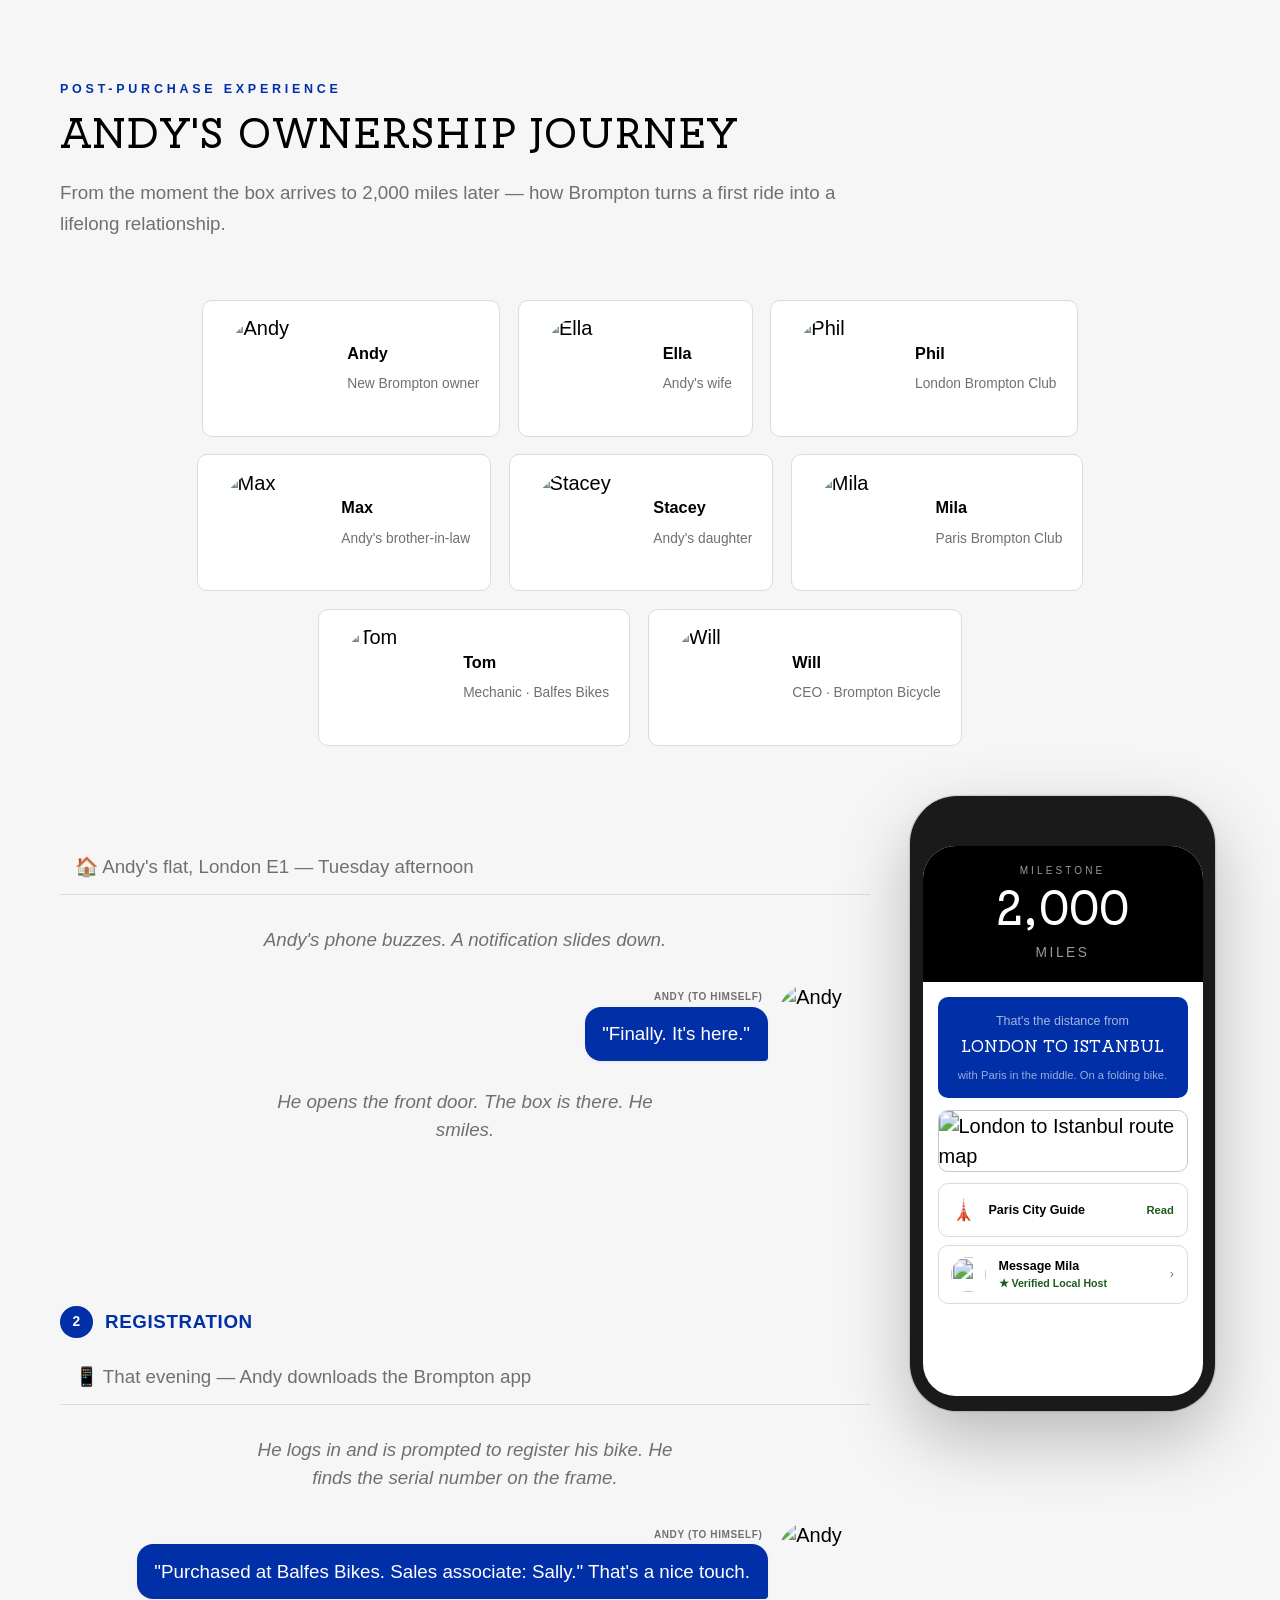
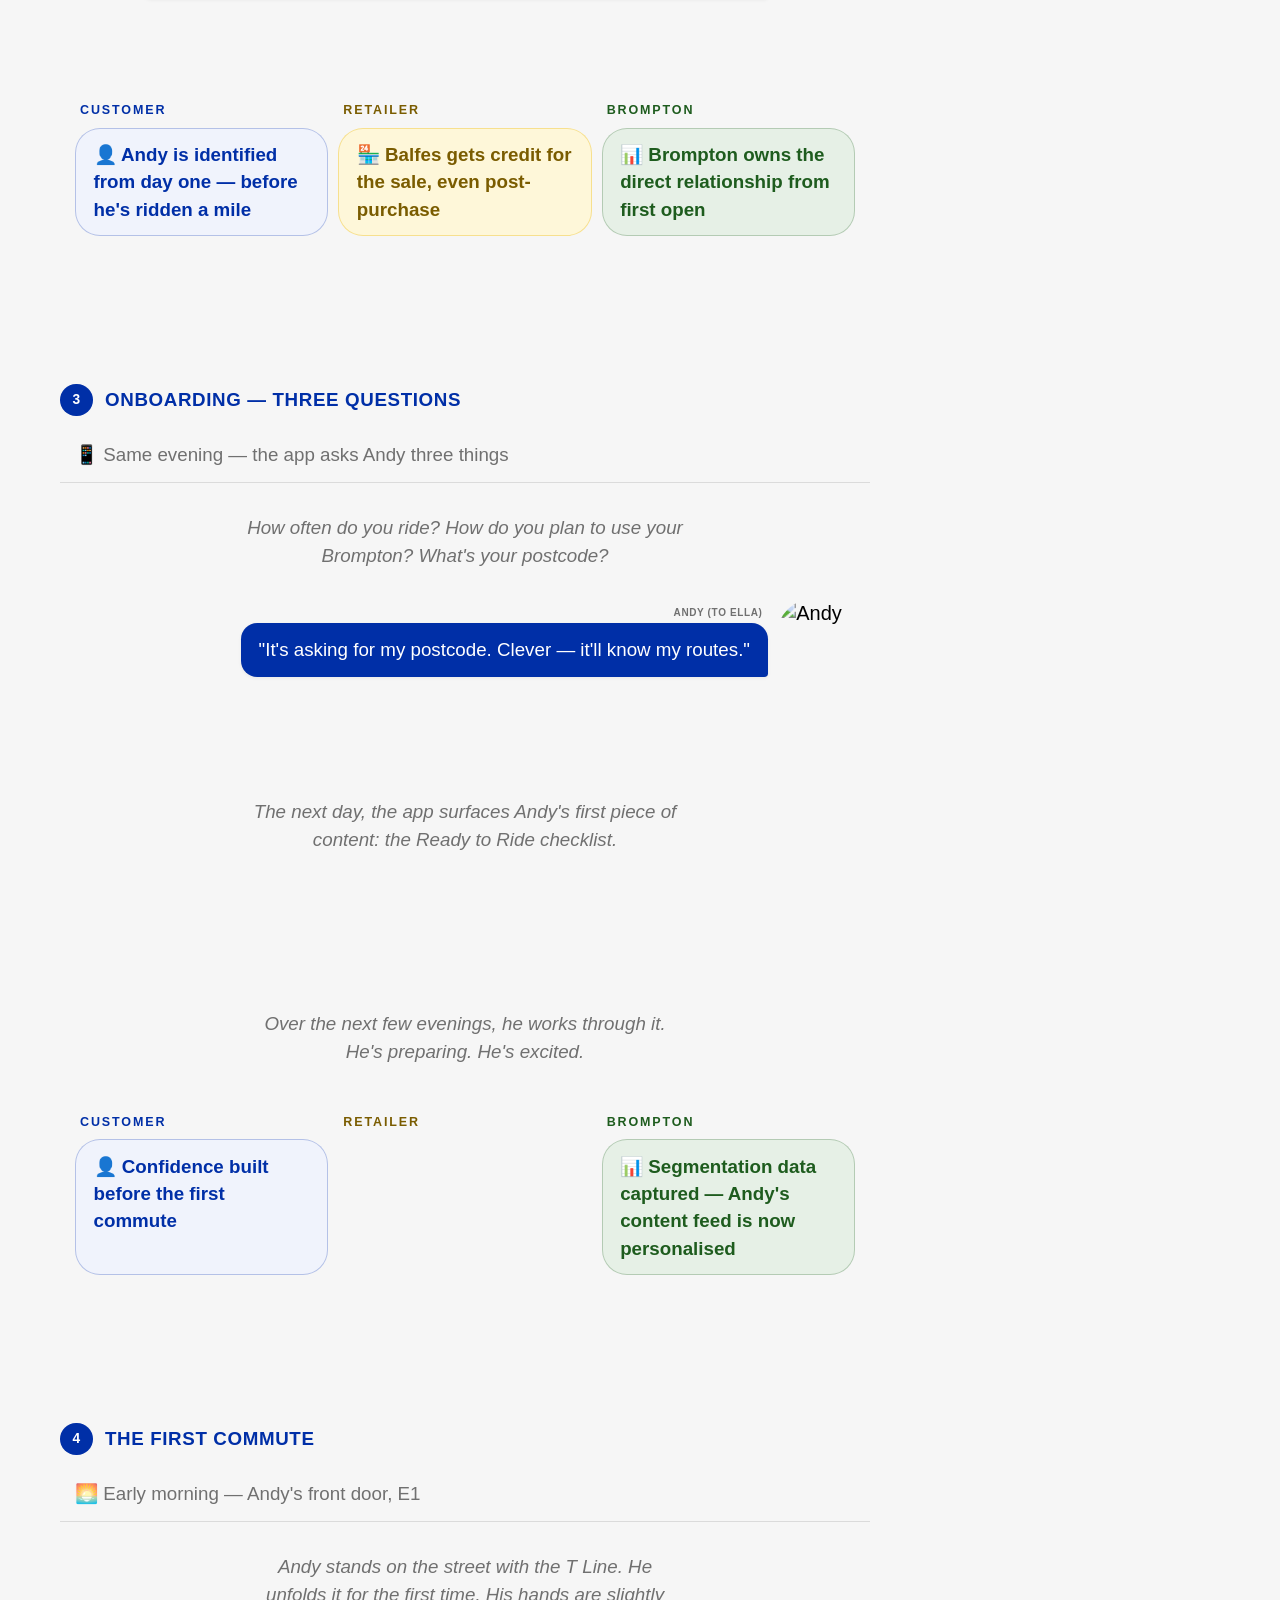
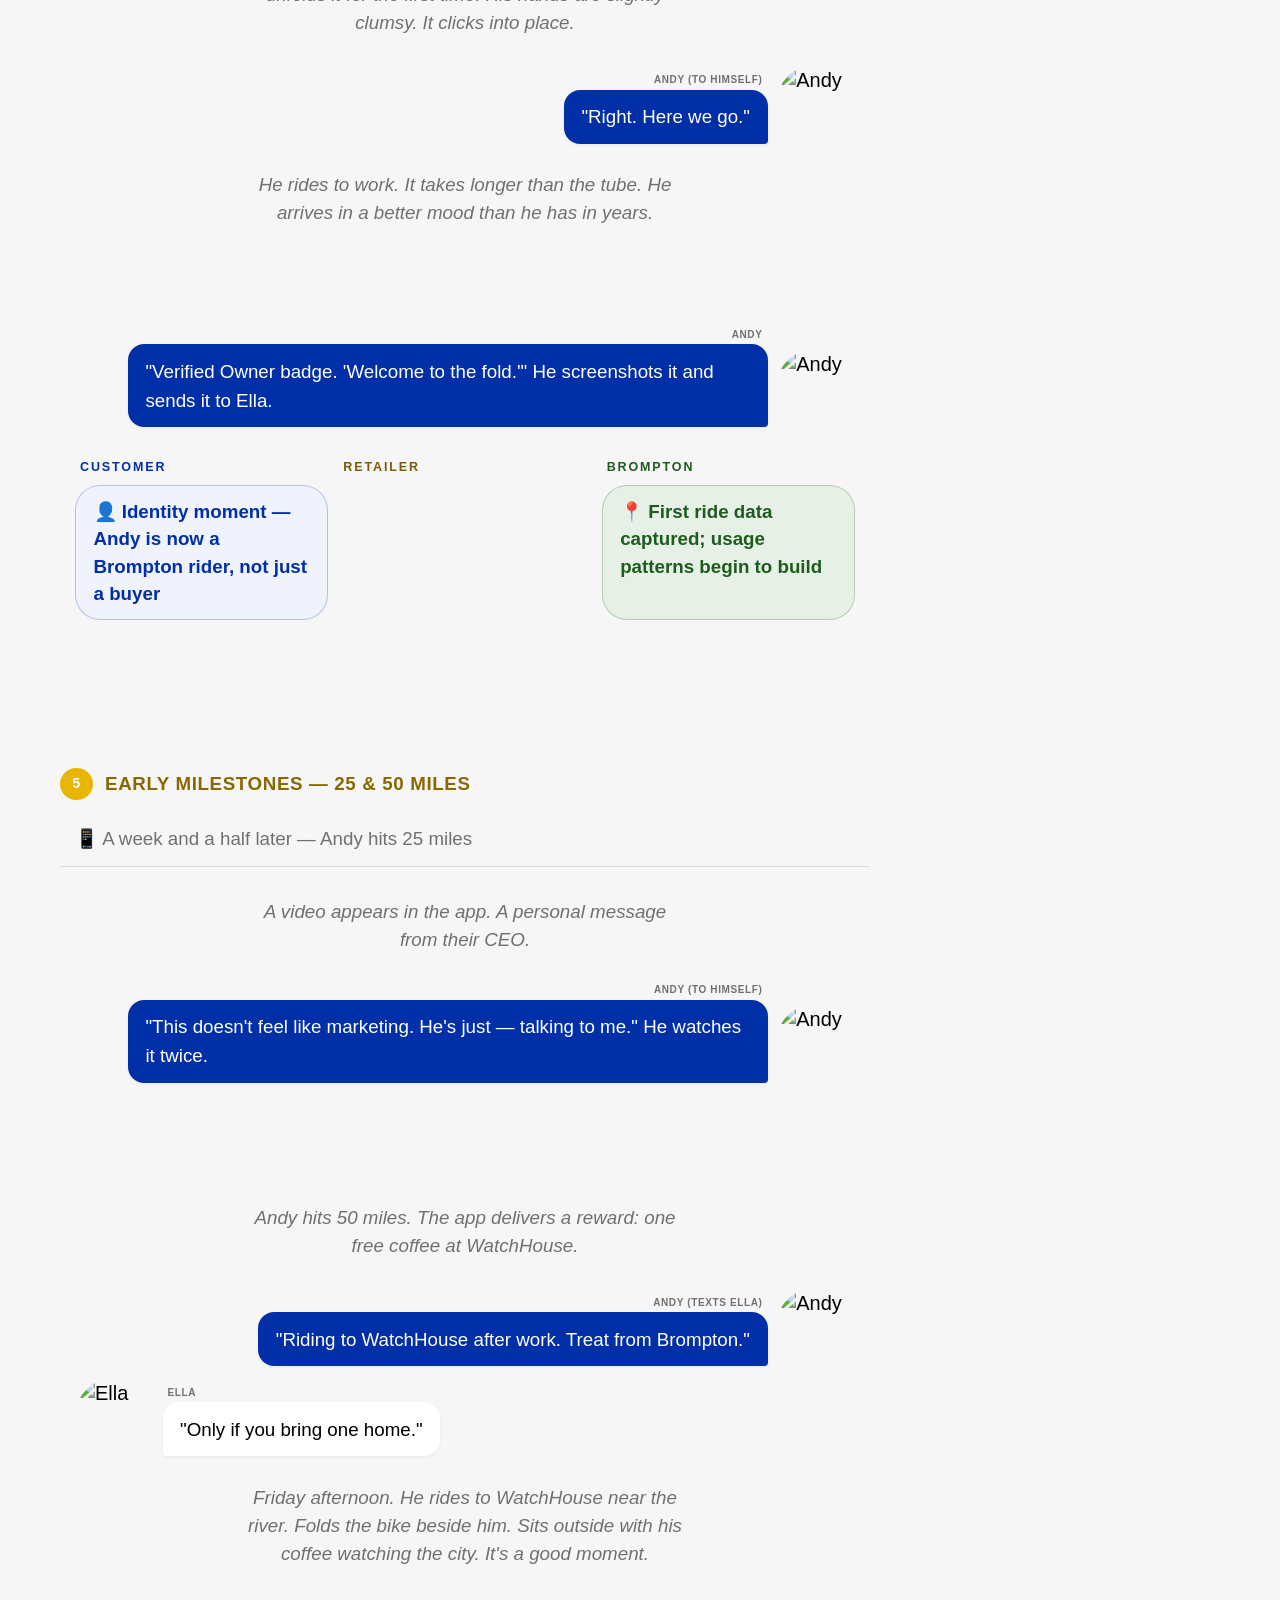
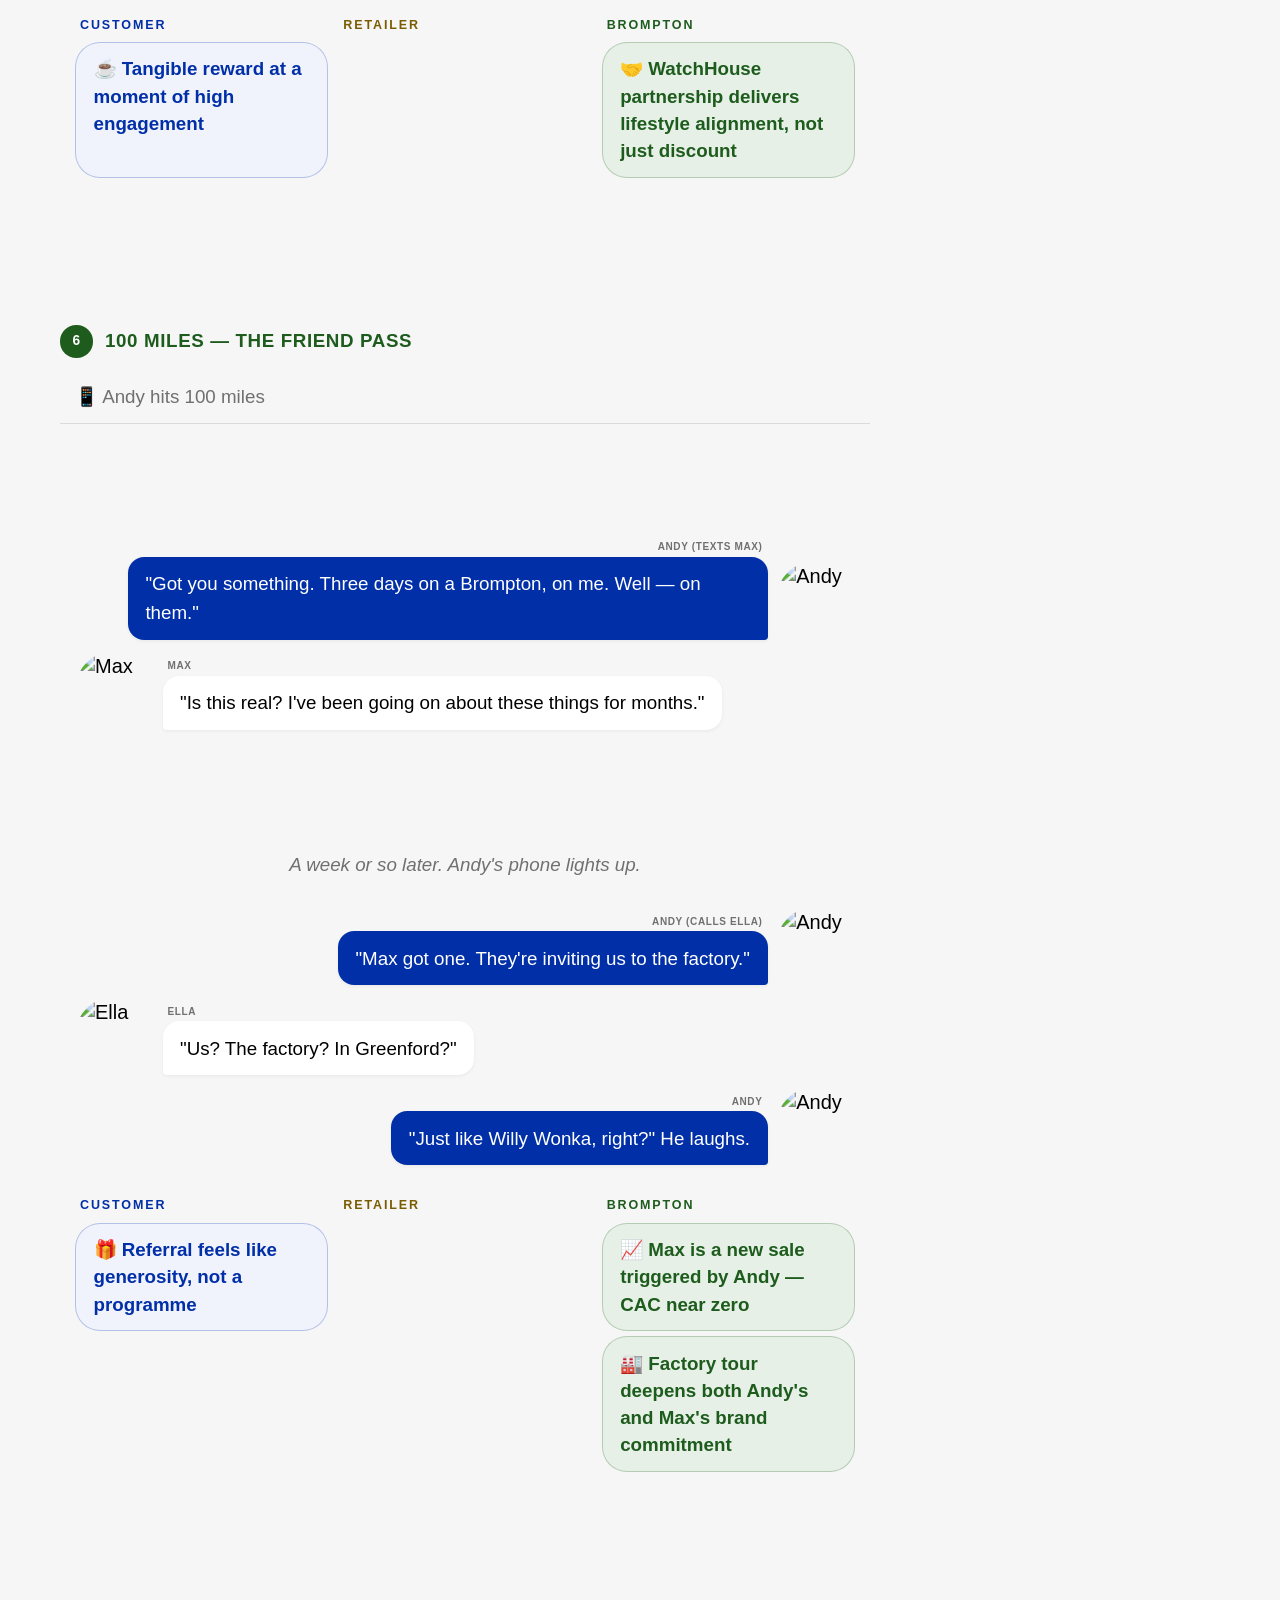
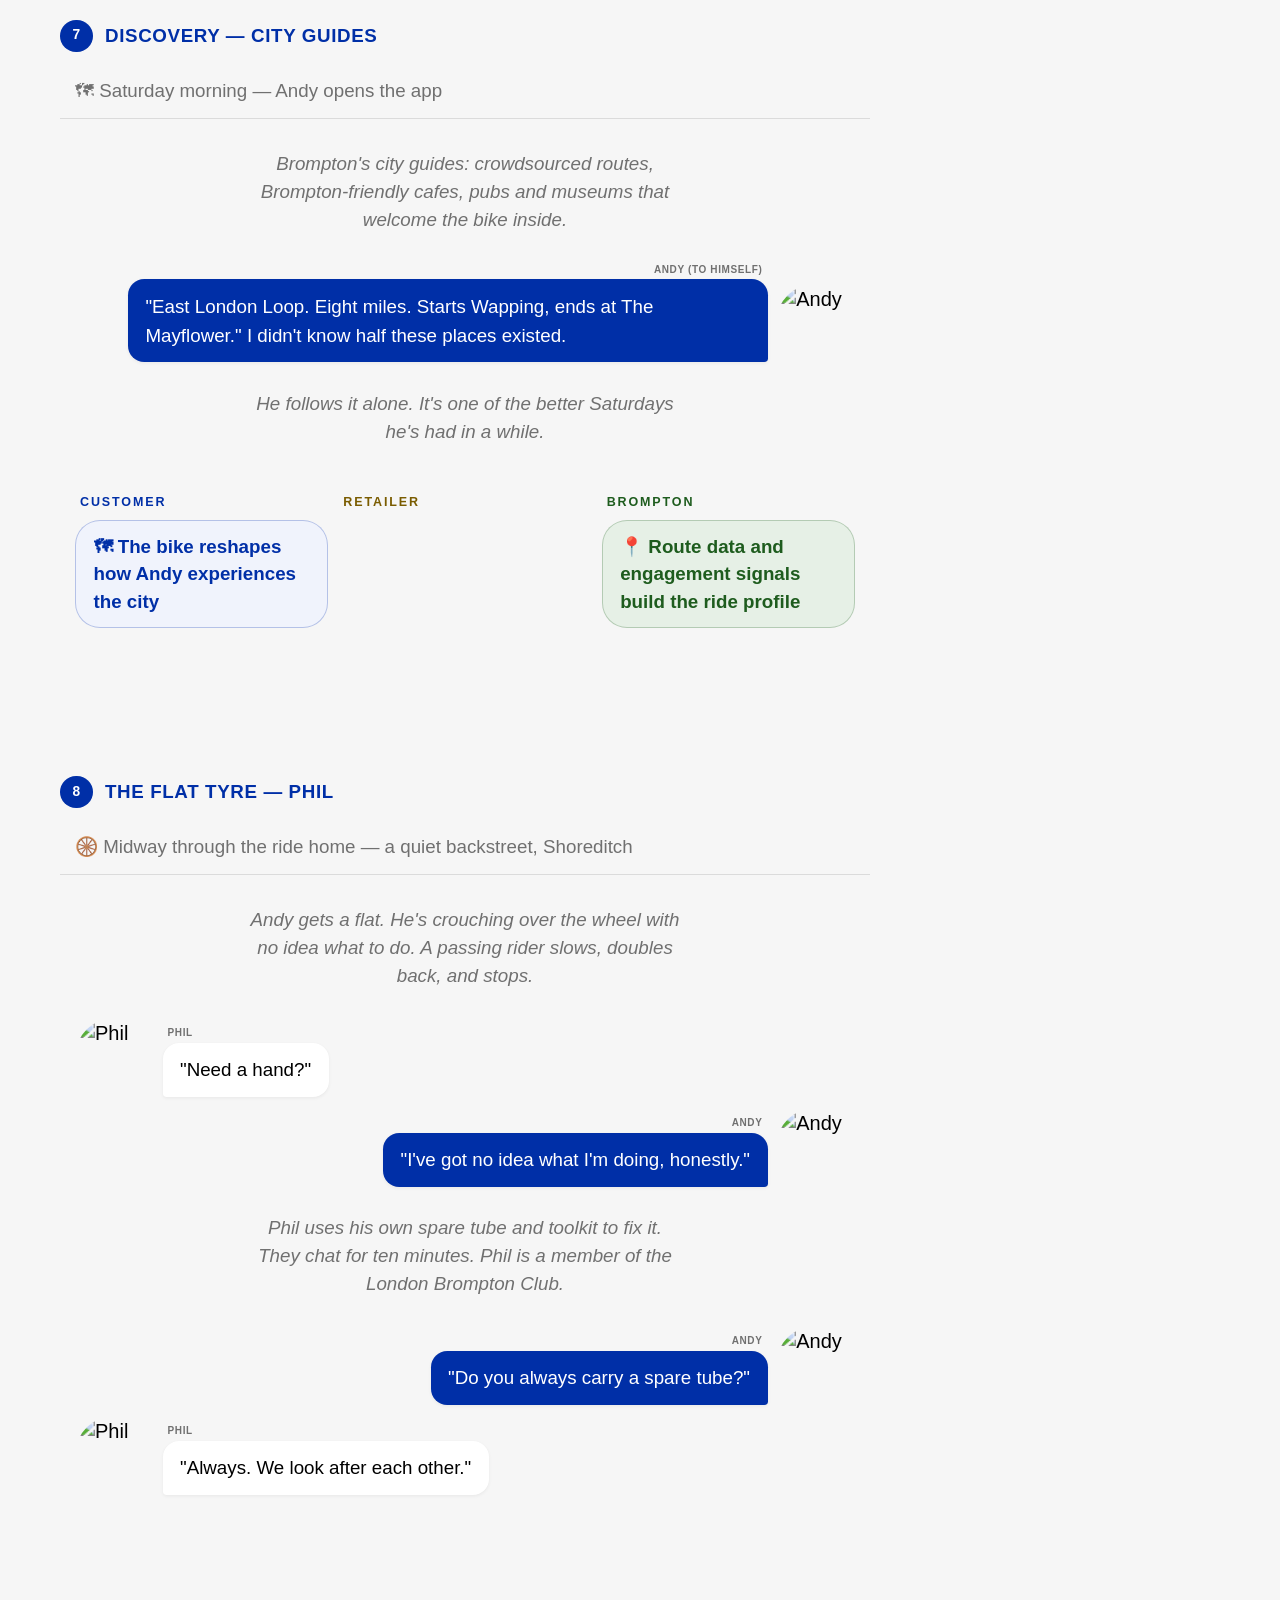
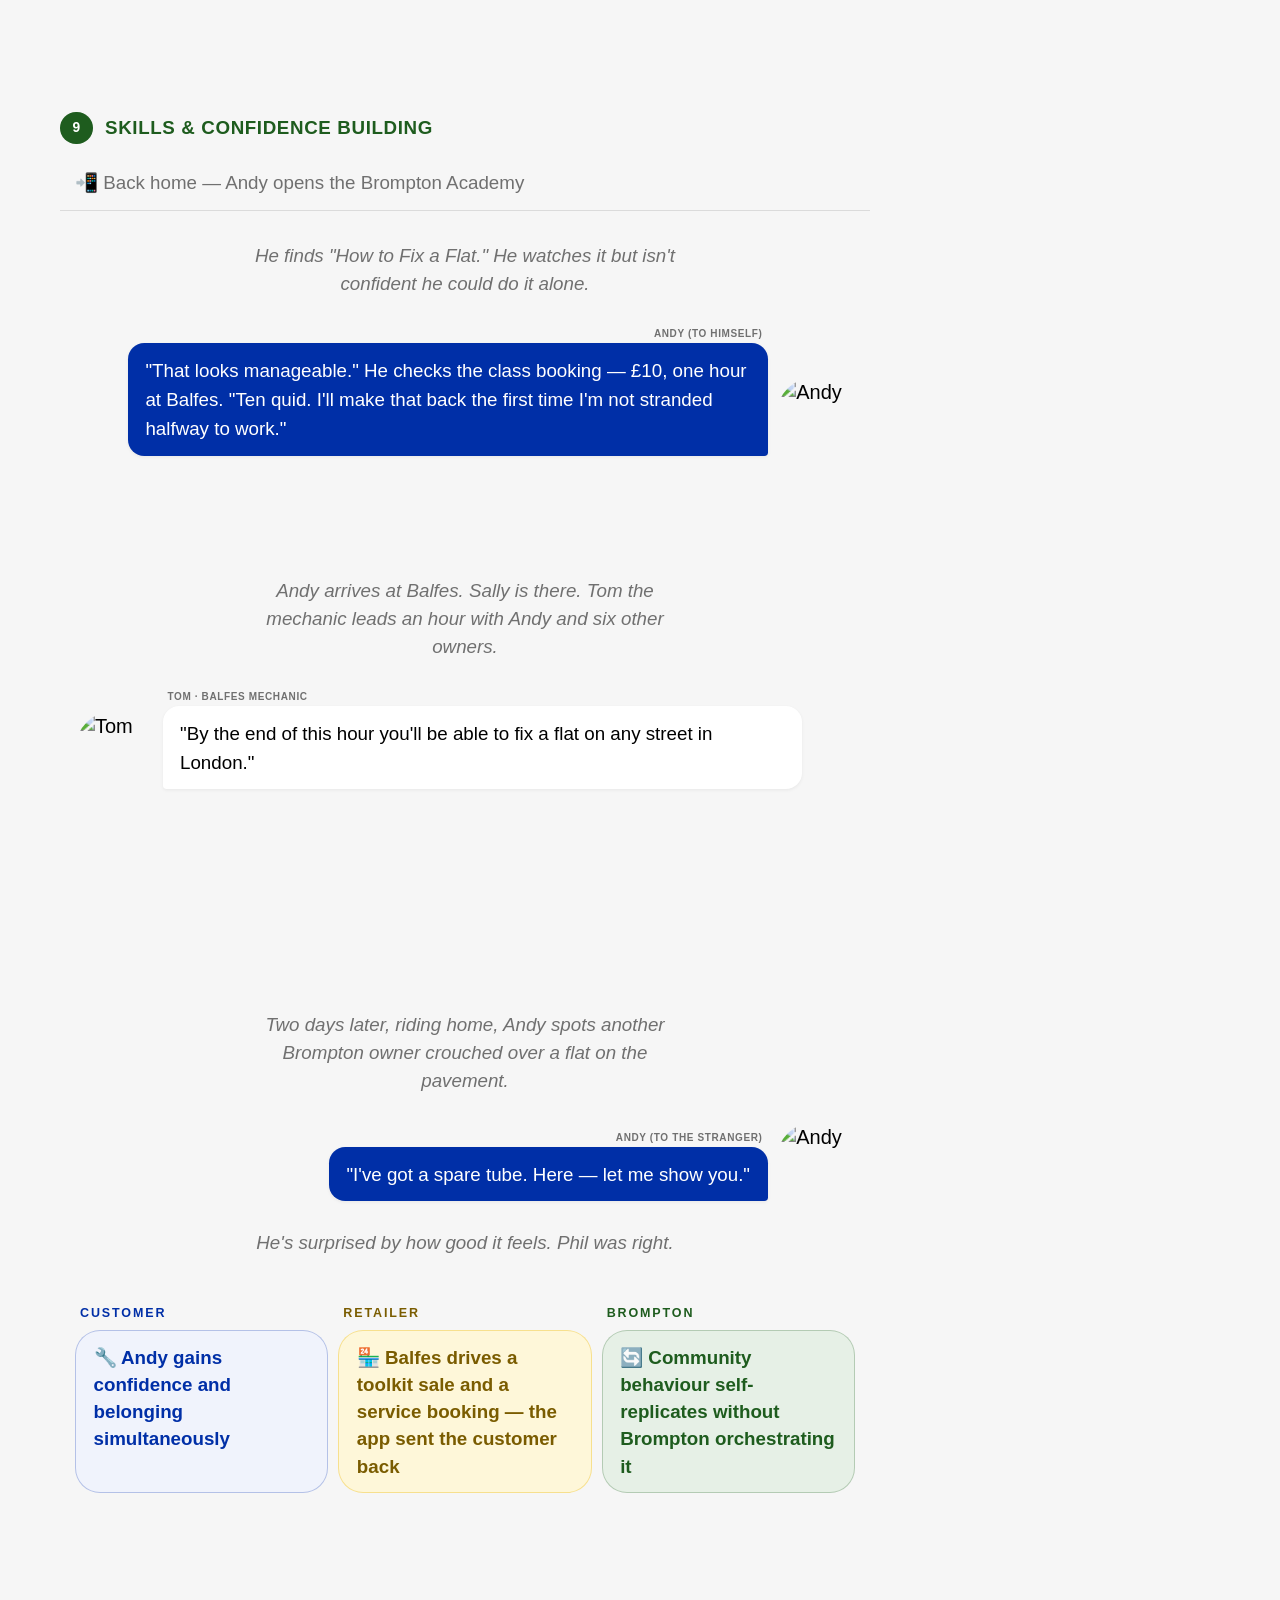
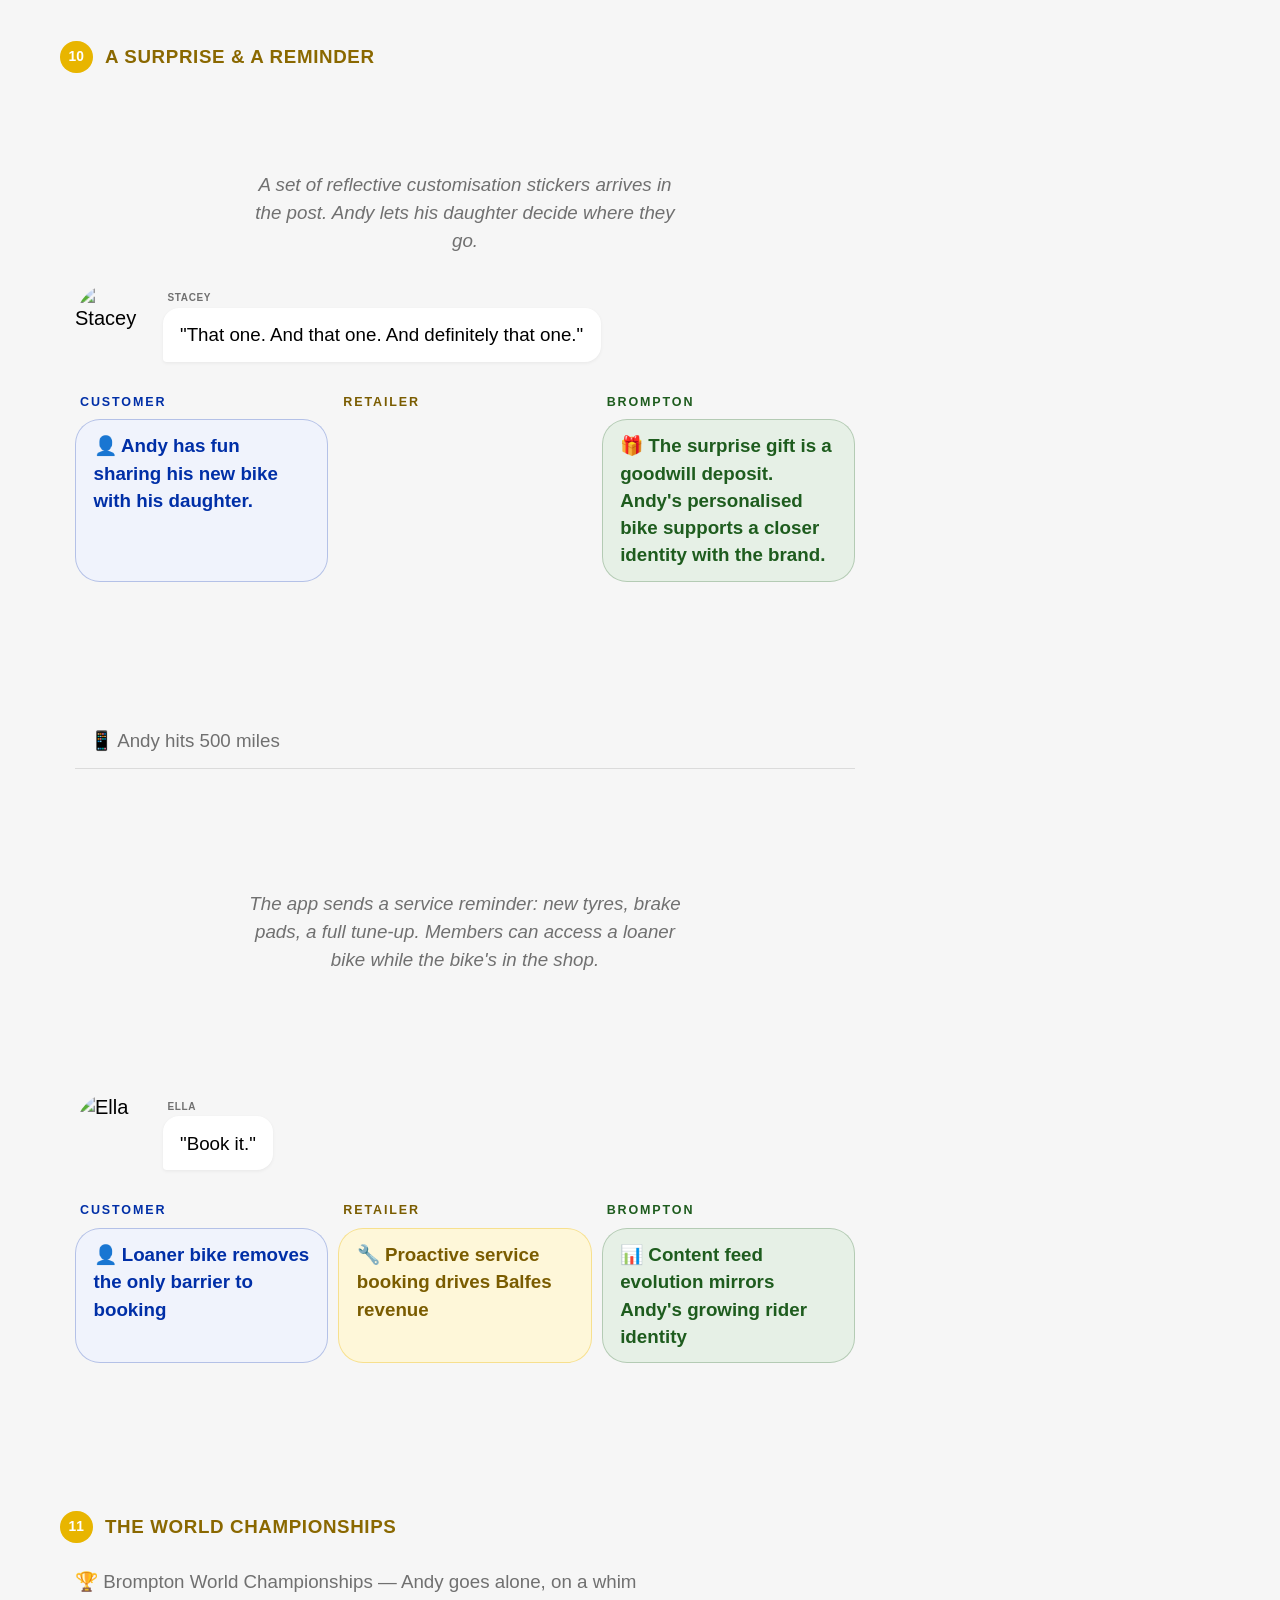
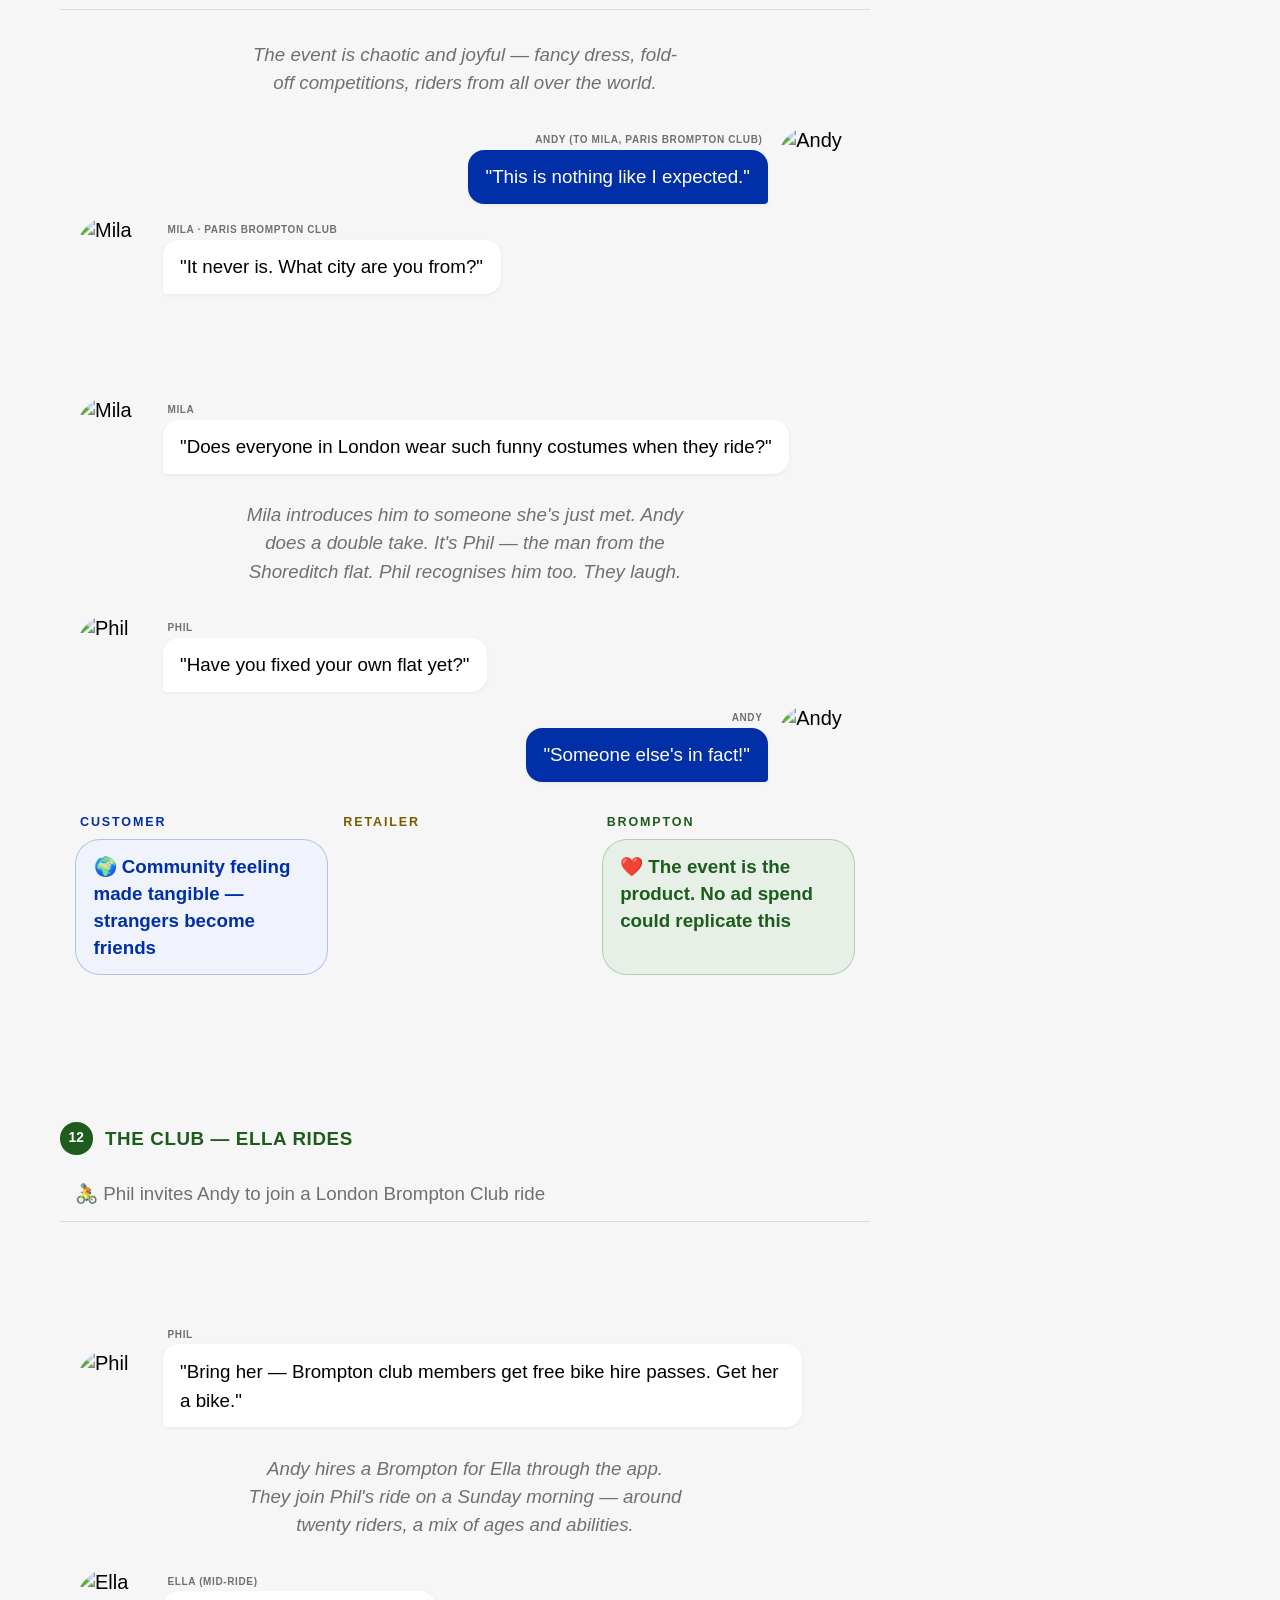
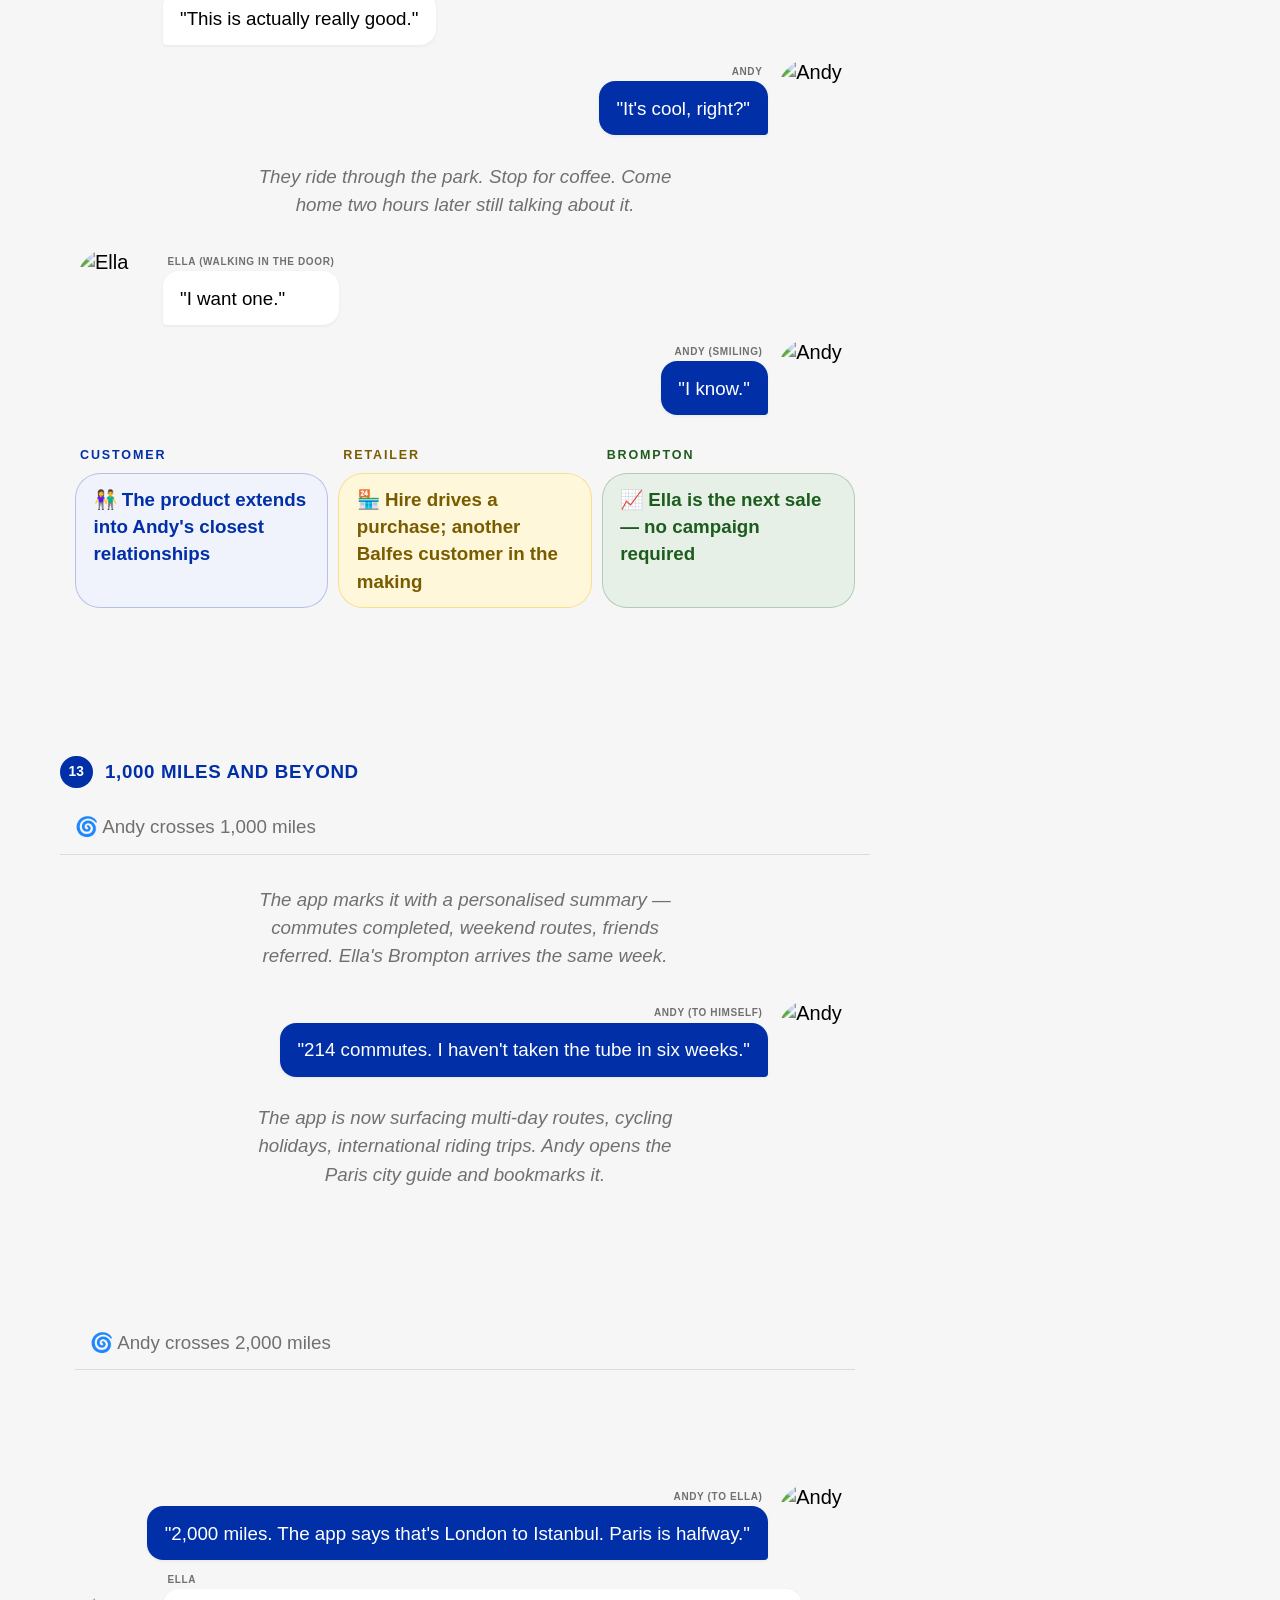
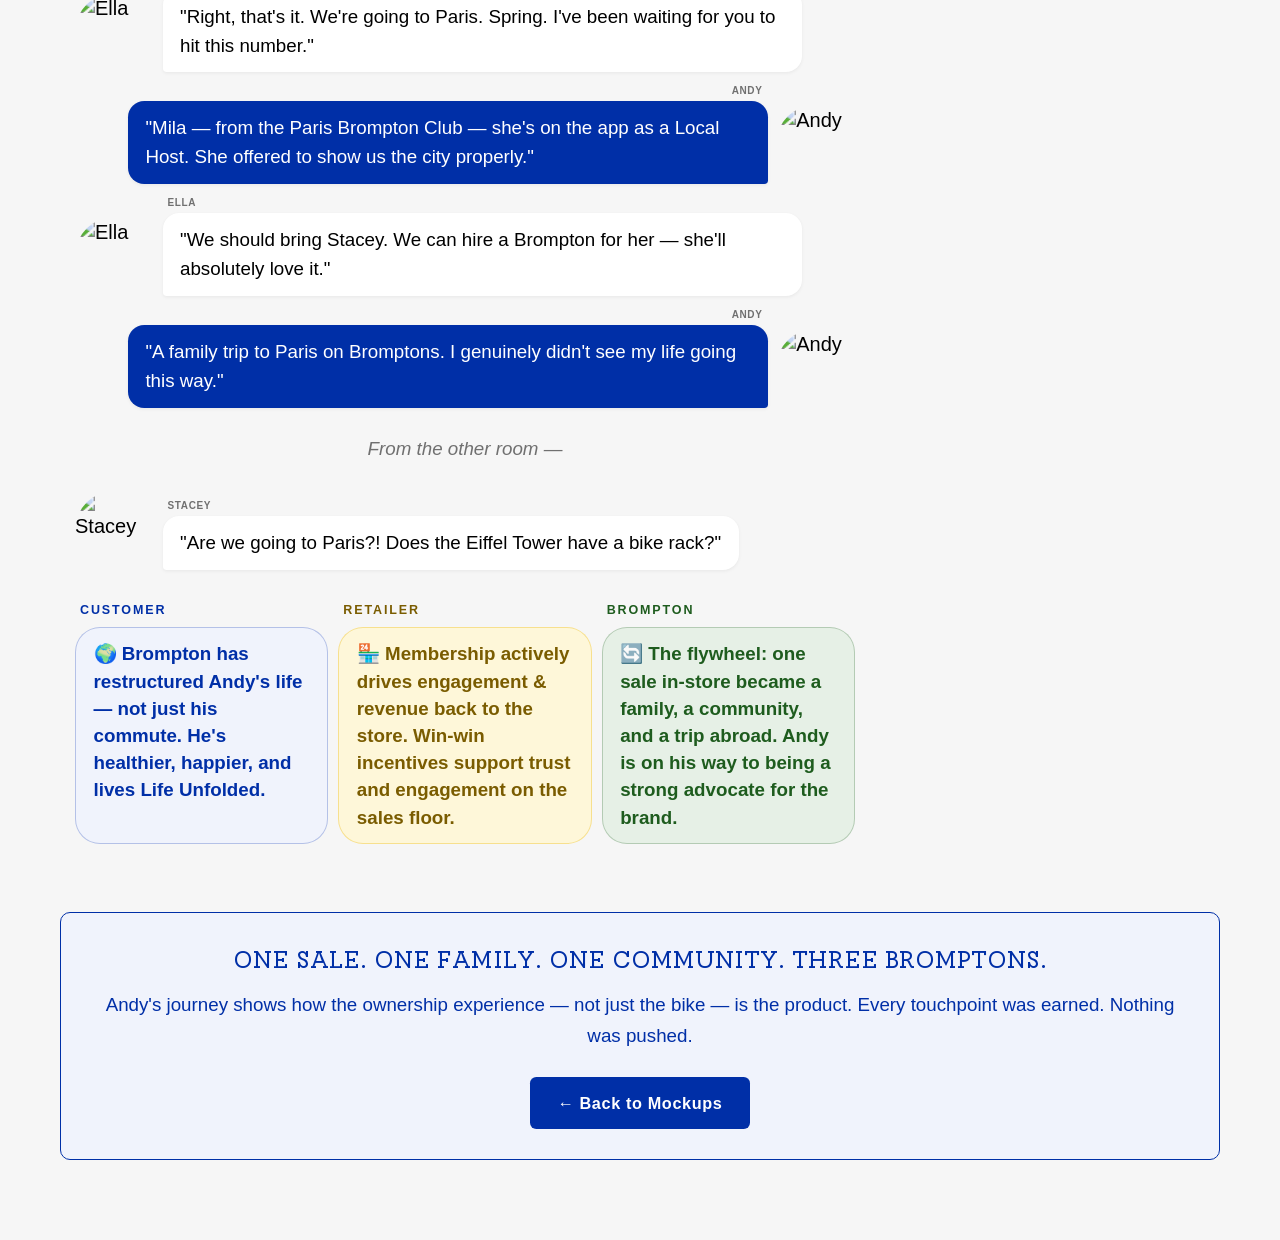
==== commit d2c24672: "Revert to previous commit code" ====
--- a/brompton-ownership-storyboard.html
+++ b/brompton-ownership-storyboard.html
@@ -1,32 +1,25 @@
 <!DOCTYPE html>
 <html lang="en">
 <head>
-<link rel="stylesheet" href="https://unpkg.com/@phosphor-icons/web@2.1.1/src/regular/style.css">
-<link rel="stylesheet" href="https://unpkg.com/@phosphor-icons/web@2.1.1/src/fill/style.css">
-<link rel="stylesheet" href="Problem/Loyalty/brompton-club-app.css">
 <meta charset="UTF-8">
 <meta name="viewport" content="width=device-width, initial-scale=1.0">
 <title>Andy's Ownership Journey — Brompton</title>
 <style>
+  @font-face {
+    font-family: 'BromptonSlab';
+    src: url('Brand/BromptonSlab-Regular.woff') format('woff'),
          url('Brand/BromptonSlab-Regular.otf') format('opentype');
+    font-weight: 400; font-style: normal;
+  }
   *, *::before, *::after { box-sizing: border-box; margin: 0; padding: 0; }
   :root {
-    /* Aliases to Brompton Club design system tokens */
-    --blue:        var(--bc-blue);
-    --blue-mid:    #1A4BC4;
-    --blue-light:  #E8EEFB;
-    --blue-pale:   var(--bc-blue-pale);
-    --black:       var(--bc-black);
-    --white:       #FFFFFF;
-    --grey-dark:   var(--bc-grey-dark);
-    --grey-mid:    var(--bc-grey-mid);
-    --grey-light:  var(--bc-grey-light);
-    --yellow:      var(--bc-yellow);
-    --yellow-pale: var(--bc-yellow-pale);
-    --green:       var(--bc-green);
-    --green-pale:  var(--bc-green-pale);
-    --font-brand:  var(--bc-font-heading);
-    --font-body:   var(--bc-font-body);
+    --blue: #002FA7; --blue-mid: #1A4BC4; --blue-light: #E8EEFB; --blue-pale: #F0F3FC;
+    --black: #000000; --white: #FFFFFF;
+    --grey-dark: #707070; --grey-mid: #DBDBDB; --grey-light: #F6F6F6;
+    --yellow: #E8B500; --yellow-pale: #FEF7D9;
+    --green: #1E5C1E; --green-pale: #E6F0E6;
+    --font-brand: 'BromptonSlab', Georgia, 'Times New Roman', serif;
+    --font-body: 'Helvetica Neue', Helvetica, Arial, sans-serif;
   }
   html { scroll-behavior: smooth; }
   body { font-family: var(--font-body); background: var(--white); color: var(--black); line-height: 1.5; zoom: 1.25; }
@@ -90,9 +83,9 @@
   .sb-phone-sticky { position:sticky; top:32px; }
   .sb-pscr { display:none; }
   .sb-pscr.active { display:block; }
-  .sticky-phone { width:244px; background:var(--grey-light); border-radius:36px; padding:6px 6px 0; box-shadow:0 8px 32px rgba(0,0,0,0.18); visibility:hidden; opacity:0; transition:opacity 0.5s ease; }
-  .sticky-notch { display:none; }
-  .sticky-screen { background:white; border-radius:30px; overflow:hidden; min-height:528px; }
+  .sticky-phone { width:244px; background:#1A1A1A; border-radius:38px; padding:12px 10px; box-shadow:0 22px 56px rgba(0,0,0,0.25),0 0 0 1px rgba(0,0,0,0.12); visibility:hidden; opacity:0; transition:opacity 0.5s ease; }
+  .sticky-notch { width:72px; height:21px; background:#1A1A1A; border-radius:0 0 13px 13px; margin:0 auto 7px; }
+  .sticky-screen { background:white; border-radius:26px; overflow:hidden; min-height:440px; }
   .sticky-phone.image-mode { background:transparent; box-shadow:none; padding:0; border-radius:0; }
   .sticky-phone.image-mode .sticky-notch { display:none; }
   .sticky-phone.image-mode .sticky-screen { background:transparent; border-radius:0; overflow:visible; min-height:0; }
@@ -143,17 +136,6 @@
     .sb-outer-grid { grid-template-columns: 1fr; }
     .sb-phone-sticky { display: none; }
   }
-
-
-      /* Screen-1 referral variants: flex column so inner body can scroll */
-      #sbscr-ref-s1-zero.active,
-      #sbscr-ref-s1-rode.active,
-      #sbscr-ref-s1-bought.active { display:flex !important; flex-direction:column; height:528px; }
-      /* ── Phase 6 referral progress bar animations ── */
-      #sbscr-ref-s1-rode.active .ref-rode-fill { animation: refRodeBar 1.2s 0.5s ease-out forwards; width: 0%; }
-      #sbscr-ref-s1-bought.active .ref-bought-fill { animation: refBoughtBar 1.2s 0.5s ease-out forwards; width: 0%; }
-      @keyframes refRodeBar { from { width: 0%; } to { width: 13%; } }
-      @keyframes refBoughtBar { from { width: 0%; } to { width: 20%; } }
 </style>
 </head>
 <body>
@@ -386,65 +368,48 @@
        PHASE 6 · THE REFERRAL
   ═══════════════════════════════════════ -->
   <div class="sb-row" style="margin-top:80px;">
-    <div class="sb-phase-hdr" data-trigger-screen="ref-notify">
+    <div class="sb-phase-hdr" data-trigger-screen="friendpass">
       <div class="sb-phase-num" style="background:var(--green);">6</div>
-      <div class="sb-phase-title" style="color:var(--green);">100 Miles — The Referral Loop</div>
+      <div class="sb-phase-title" style="color:var(--green);">100 Miles — The Friend Pass</div>
     </div>
     <div class="chat-wrap">
-      <div class="chat-hdr"><i class="ph ph-bicycle"></i> Andy crosses 100 miles</div>
+      <div class="chat-hdr">📱 Andy hits 100 miles</div>
       <div class="chat-body2">
-        <div class="chat-ctx">His phone buzzes with a notification.</div>
-        <div class="chat-ctx" data-trigger-screen="ref-s1-zero" style="margin-top:72px;">He taps the notification. The referral screen opens — everything at zero, all rewards waiting.</div>
+        <div class="chat-ctx">The app unlocks a 3-Day Friend Pass — a Brompton hire voucher to send to anyone.</div>
+        <div class="chat-msg2 r">
+          <img class="ch-av" src="https://media.istockphoto.com/id/522189109/photo/dont-take-life-too-seriously.jpg?s=612x612&w=0&k=20&c=eA_QnFIMQT8PSDhj1go2OBcxktr0D7zBLdWZO8q8iN0=" alt="Andy" style="object-fit:cover;object-position:center top;"/>
+          <div class="ch-bw">
+            <div class="ch-nm">Andy (texts Max)</div>
+            <div class="ch-b">"Got you something. Three days on a Brompton, on me. Well — on them."</div>
+          </div>
+        </div>
+        <div class="chat-msg2">
+          <img class="ch-av" src="https://images.unsplash.com/photo-1726160182266-f5ff7f78682d?w=400&auto=format&fit=crop&q=60&ixlib=rb-4.1.0&ixid=M3wxMjA3fDB8MHxzZWFyY2h8MzJ8fGhlYWRzaG90JTIwbWFuJTIwYnJvd24lMjBza2luJTIwZnJpZW5kbHl8ZW58MHwyfDB8fHww" alt="Max" style="object-fit:cover;object-position:center top;"/>
+          <div class="ch-bw">
+            <div class="ch-nm">Max</div>
+            <div class="ch-b">"Is this real? I've been going on about these things for months."</div>
+          </div>
+        </div>
+        <div class="chat-ctx" data-trigger-screen="maxtour" style="margin-top:80px;">A week or so later. Andy's phone lights up.</div>
+        <div class="chat-msg2 r">
+          <img class="ch-av" src="https://media.istockphoto.com/id/522189109/photo/dont-take-life-too-seriously.jpg?s=612x612&w=0&k=20&c=eA_QnFIMQT8PSDhj1go2OBcxktr0D7zBLdWZO8q8iN0=" alt="Andy" style="object-fit:cover;object-position:center top;"/>
+          <div class="ch-bw">
+            <div class="ch-nm">Andy (calls Ella)</div>
+            <div class="ch-b">"Max got one. They're inviting us to the factory."</div>
+          </div>
+        </div>
+        <div class="chat-msg2">
+          <img class="ch-av" src="https://images.unsplash.com/photo-1710777932534-2a58edf3603d?w=400&auto=format&fit=crop&q=60&ixlib=rb-4.1.0&ixid=M3wxMjA3fDB8MHxzZWFyY2h8MTB8fGhlYWRzaG90JTIwd29tYW4lMjBicm93biUyMHNraW58ZW58MHwyfDB8fHww" alt="Ella" style="object-fit:cover;object-position:center top;"/>
+          <div class="ch-bw">
+            <div class="ch-nm">Ella</div>
+            <div class="ch-b">"Us? The factory? In Greenford?"</div>
+          </div>
+        </div>
         <div class="chat-msg2 r">
           <img class="ch-av" src="https://media.istockphoto.com/id/522189109/photo/dont-take-life-too-seriously.jpg?s=612x612&w=0&k=20&c=eA_QnFIMQT8PSDhj1go2OBcxktr0D7zBLdWZO8q8iN0=" alt="Andy" style="object-fit:cover;object-position:center top;"/>
           <div class="ch-bw">
             <div class="ch-nm">Andy</div>
-            <div class="ch-b">"Huh. They make it pretty easy to share Brompton with friends."</div>
-          </div>
-        </div>
-        <div class="chat-ctx" style="margin-top:20px;">Max has been asking about the bike ever since Andy got it. He finds him in contacts and opens the 3-Day Pass.</div>
-
-        <div class="chat-ctx" data-trigger-screen="ref-s2" style="margin-top:72px;">Andy sends the friend pass to Max.</div>
-        <div class="chat-msg2 r">
-          <img class="ch-av" src="https://media.istockphoto.com/id/522189109/photo/dont-take-life-too-seriously.jpg?s=612x612&w=0&k=20&c=eA_QnFIMQT8PSDhj1go2OBcxktr0D7zBLdWZO8q8iN0=" alt="Andy" style="object-fit:cover;object-position:center top;"/>
-          <div class="ch-bw">
-            <div class="ch-nm">Andy (texts Max)</div>
-            <div class="ch-b">"Got you something — three days on a Brompton. On them."</div>
-          </div>
-        </div>
-
-        <div class="chat-ctx" data-trigger-screen="ref-s4" style="margin-top:72px;">Max gets a text with a link.</div>
-        <div class="chat-msg2">
-          <img class="ch-av" src="https://images.unsplash.com/photo-1726160182266-f5ff7f78682d?w=400&auto=format&fit=crop&q=60&ixlib=rb-4.1.0&ixid=M3wxMjA3fDB8MHxzZWFyY2h8MzJ8fGhlYWRzaG90JTIwbWFuJTIwYnJvd24lMjBza2luJTIwZnJpZW5kbHl8ZW58MHwyfDB8fHww" alt="Max" style="object-fit:cover;object-position:center top;"/>
-          <div class="ch-bw">
-            <div class="ch-nm">Max</div>
-            <div class="ch-b">"I've been meaning to try one of these — and there's a dock around the corner from the office. This will be fun!"</div>
-          </div>
-        </div>
-
-        <div class="chat-ctx" data-trigger-screen="ref-s1-rode" style="margin-top:72px;">Two days later. Andy checks the app. The bar for 'For friends who try' ticks from 0 to 1. The first reward unlocks.</div>
-        <div class="chat-msg2 r">
-          <img class="ch-av" src="https://media.istockphoto.com/id/522189109/photo/dont-take-life-too-seriously.jpg?s=612x612&w=0&k=20&c=eA_QnFIMQT8PSDhj1go2OBcxktr0D7zBLdWZO8q8iN0=" alt="Andy" style="object-fit:cover;object-position:center top;"/>
-          <div class="ch-bw">
-            <div class="ch-nm">Andy</div>
-            <div class="ch-b">"Ah — Max must've got on one! I wonder how he liked it."</div>
-          </div>
-        </div>
-        <div class="chat-msg2">
-          <img class="ch-av" src="https://images.unsplash.com/photo-1710777932534-2a58edf3603d?w=400&auto=format&fit=crop&q=60&ixlib=rb-4.1.0&ixid=M3wxMjA3fDB8MHxzZWFyY2h8MTB8fGhlYWRzaG90JTIwd29tYW4lMjBicm93biUyMHNraW58ZW58MHwyfDB8fHww" alt="Ella" style="object-fit:cover;object-position:center top;"/>
-          <div class="ch-bw">
-            <div class="ch-nm">Ella</div>
-            <div class="ch-b">"He sent a selfie riding home from work. Looked pretty happy."</div>
-          </div>
-        </div>
-
-        <div class="chat-ctx" data-trigger-screen="ref-notify-bought" style="margin-top:72px;">One week later. Another notification.</div>
-        <div class="chat-ctx" data-trigger-screen="ref-s1-bought"></div>
-        <div class="chat-msg2 r">
-          <img class="ch-av" src="https://media.istockphoto.com/id/522189109/photo/dont-take-life-too-seriously.jpg?s=612x612&w=0&k=20&c=eA_QnFIMQT8PSDhj1go2OBcxktr0D7zBLdWZO8q8iN0=" alt="Andy" style="object-fit:cover;object-position:center top;"/>
-          <div class="ch-bw">
-            <div class="ch-nm">Andy</div>
-            <div class="ch-b">"Max did it! I'll invite him to join me for the factory tour to celebrate."</div>
+            <div class="ch-b">"Just like Willy Wonka, right?" He laughs.</div>
           </div>
         </div>
       </div>
@@ -452,9 +417,9 @@
         <span class="outcomes-label customer">Customer</span>
         <span class="outcomes-label retail">Retailer</span>
         <span class="outcomes-label brompton">Brompton</span>
-        <span class="outcome-tag customer"><i class="ph ph-gift"></i> Referral feels like generosity, not a programme</span>
-        <span class="outcome-tag brompton"><i class="ph ph-trend-up"></i> Max is a new sale — CAC near zero</span>
-        <span class="outcome-tag brompton" style="grid-row:3;"><i class="ph ph-factory"></i> Factory tour deepens both riders' brand commitment</span>
+        <span class="outcome-tag customer">🎁 Referral feels like generosity, not a programme</span>
+        <span class="outcome-tag brompton">📈 Max is a new sale triggered by Andy — CAC near zero</span>
+        <span class="outcome-tag brompton" style="grid-row:3;">🏭 Factory tour deepens both Andy's and Max's brand commitment</span>
       </div>
     </div>
   </div>
@@ -864,7 +829,7 @@
           <div style="background:#1C1C1E;padding:16px 12px 12px;">
             <div style="font-size:9px;color:rgba(255,255,255,0.4);text-align:right;margin-bottom:12px;">09:41</div>
             <div class="sph-notif" style="margin:0;">
-              <div class="sph-notif-ic"><i class="ph ph-bicycle" style="font-size:14px;"></i></div>
+              <div class="sph-notif-ic">🚲</div>
               <div>
                 <div class="sph-notif-app">Brompton</div>
                 <div class="sph-notif-msg" style="font-size:12px;font-weight:600;">Your Brompton T Line has been delivered.</div>
@@ -880,7 +845,7 @@
               </div>
               <div style="padding:12px;display:flex;flex-direction:column;gap:8px;">
                 <div style="display:flex;align-items:center;gap:8px;padding:8px;background:var(--green-pale);border-radius:6px;border:1px solid rgba(30,92,30,0.2);">
-                  <i class="ph-fill ph-check-circle" style="font-size:18px;color:var(--green);flex-shrink:0;"></i>
+                  <span style="font-size:16px;">✅</span>
                   <div>
                     <div style="font-size:10px;font-weight:700;color:var(--green);">Delivered</div>
                     <div style="font-size:8px;color:var(--grey-dark);">T Line · Electric · Flame Lacquer</div>
@@ -902,10 +867,10 @@
           <div class="sph-body">
             <div class="sph-field">
               <div class="sph-flbl">Serial Number</div>
-              <div class="sph-fval" style="display:flex;align-items:center;gap:5px;">T24-08847-LDN <i class="ph-fill ph-check-circle" style="color:var(--green);font-size:12px;"></i></div>
+              <div class="sph-fval">T24-08847-LDN ✓</div>
             </div>
             <div style="background:var(--green-pale);border:1px solid rgba(30,92,30,0.25);border-radius:8px;padding:11px;display:flex;flex-direction:column;gap:5px;">
-              <div style="font-size:8px;font-weight:700;letter-spacing:1px;text-transform:uppercase;color:var(--green);margin-bottom:2px;display:flex;align-items:center;gap:4px;"><i class="ph-fill ph-check-circle" style="font-size:10px;"></i> Bike found</div>
+              <div style="font-size:8px;font-weight:700;letter-spacing:1px;text-transform:uppercase;color:var(--green);margin-bottom:2px;">Bike found ✓</div>
               <div style="font-size:11px;font-weight:700;color:var(--black);">Brompton T Line Electric</div>
               <div style="font-size:9px;color:var(--grey-dark);">Flame Lacquer · 4-speed</div>
               <div style="border-top:1px solid rgba(30,92,30,0.15);margin-top:4px;padding-top:6px;">
@@ -973,7 +938,7 @@
         <div class="sb-pscr" id="sbscr-badge">
           <div style="background:var(--black);padding:16px 14px;text-align:center;">
             <div class="sph-brand">Brompton</div>
-            <div style="font-size:36px;margin:8px 0;"><i class="ph-fill ph-medal" style="color:var(--yellow);"></i></div>
+            <div style="font-size:36px;margin:8px 0;">🏅</div>
             <div class="sph-title">Verified Owner</div>
             <div style="font-size:10px;color:rgba(255,255,255,0.6);margin-top:6px;">1 mile logged</div>
           </div>
@@ -1014,11 +979,11 @@
             <div style="background:var(--grey-light);border-radius:8px;padding:10px;font-size:10px;color:var(--grey-dark);line-height:1.55;font-style:italic;">"Congrats on your first 25 miles. I remember mine — I knew straight away this was different. Keep going."</div>
             <div style="display:flex;gap:8px;">
               <div style="flex:1;background:var(--green-pale);border-radius:6px;padding:8px;text-align:center;">
-                <div style="font-size:20px;"><i class="ph ph-chat-circle-dots"></i></div>
+                <div style="font-size:16px;">💬</div>
                 <div style="font-size:8px;font-weight:700;color:var(--green);margin-top:2px;">Reply</div>
               </div>
               <div style="flex:1;background:var(--blue-pale);border-radius:6px;padding:8px;text-align:center;">
-                <div style="font-size:20px;"><i class="ph ph-share-fat"></i></div>
+                <div style="font-size:16px;">📤</div>
                 <div style="font-size:8px;font-weight:700;color:var(--blue);margin-top:2px;">Share</div>
               </div>
             </div>
@@ -1029,13 +994,13 @@
         <div class="sb-pscr" id="sbscr-coffee">
           <div style="background:var(--black);padding:16px 14px 12px;text-align:center;">
             <div class="sph-brand">50 Miles</div>
-            <div style="font-size:34px;margin:6px 0;"><i class="ph ph-coffee" style="color:rgba(255,255,255,0.9);"></i></div>
+            <div style="font-size:34px;margin:6px 0;">☕</div>
             <div class="sph-title">Your reward<br>is waiting</div>
           </div>
           <div class="sph-body">
             <div style="background:white;border:1px solid var(--grey-mid);border-radius:10px;overflow:hidden;">
               <div style="background:#1A1A1A;padding:12px;display:flex;align-items:center;gap:9px;">
-                <div style="font-size:22px;"><i class="ph ph-coffee" style="color:white;"></i></div>
+                <div style="font-size:22px;">☕</div>
                 <div>
                   <div style="font-size:11px;font-weight:700;color:white;">One Free Coffee</div>
                   <div style="font-size:9px;color:rgba(255,255,255,0.5);">WatchHouse · Any London location</div>
@@ -1057,442 +1022,90 @@
           </div>
         </div>
 
-        <!-- ── SCREEN: ref-notify ── -->
-        <div class="sb-pscr" id="sbscr-ref-notify">
-          <div style="background:#1C1C1E;padding:16px 12px 18px;min-height:100%;">
-            <div style="font-size:9px;color:rgba(255,255,255,0.35);text-align:right;margin-bottom:16px;">9:41</div>
-            <div class="sph-notif">
-              <div class="sph-notif-ic" style="background:var(--blue);">
-                <i class="ph-fill ph-bicycle" style="font-size:14px;color:white;"></i>
-              </div>
+        <!-- ── SCREEN: friendpass ── -->
+        <div class="sb-pscr" id="sbscr-friendpass">
+          <div style="background:var(--black);padding:16px 14px 12px;text-align:center;">
+            <div class="sph-brand">100 Miles</div>
+            <div style="font-size:30px;margin:6px 0;">🎁</div>
+          </div>
+          <div class="sph-body">
+            <div style="background:white;border:1.5px solid var(--blue);border-radius:10px;padding:12px;text-align:center;">
+              <div style="font-size:9px;letter-spacing:1.5px;text-transform:uppercase;color:var(--blue);font-weight:700;margin-bottom:6px;">3-Day Friend Pass</div>
+              <div style="font-family:var(--font-brand);font-size:18px;color:var(--black);font-weight:400;line-height:1.25;margin-bottom:4px;">Free Brompton<br>hire for someone<br>you choose</div>
+              <div style="font-size:9px;color:var(--grey-dark);line-height:1.4;margin-bottom:10px;">Any Brompton hire location. No card required. Just send the pass.</div>
+              <div class="sph-btn-blue" style="font-size:10px;">Share Friend Pass</div>
+            </div>
+            <div style="font-size:9px;color:var(--grey-dark);text-align:center;">You can send this to one person. Choose wisely.</div>
+          </div>
+        </div>
+
+        <!-- ── SCREEN: maxtour ── -->
+        <div class="sb-pscr" id="sbscr-maxtour">
+          <div style="background:#1C1C1E;padding:16px 12px 12px;">
+            <div style="font-size:9px;color:rgba(255,255,255,0.4);text-align:right;margin-bottom:10px;">10:22</div>
+            <div class="sph-notif" style="margin:0 0 8px;">
+              <div class="sph-notif-ic">🎉</div>
               <div>
-                <div class="sph-notif-app">Brompton Club</div>
-                <div class="sph-notif-msg">Congrats on 100 mi! Give a friend their first taste of Brompton.</div>
-              </div>
-            </div>
-          </div>
-        </div>
-
-        <!-- ── SCREEN: ref-s1-zero ── -->
-        <div class="sb-pscr" id="sbscr-ref-s1-zero">
-          <div style="background:var(--blue);padding:13px 13px 18px;flex-shrink:0;">
-          <div style="font-size:8px;letter-spacing:0.12em;text-transform:uppercase;color:rgba(255,255,255,0.7);margin-bottom:4px;">Refer a friend</div>
-          <div style="font-family:var(--font-brand);font-size:16px;color:white;line-height:1.2;margin-bottom:5px;">Share the ride.</div>
-          <div style="font-size:9px;color:rgba(255,255,255,0.85);line-height:1.5;">Give a friend their first taste of Brompton. The more they ride, the more you both get.</div>
-        </div>
-          <div style="flex:1;overflow-y:auto;background:var(--grey-light);-ms-overflow-style:none;scrollbar-width:none;">          <div style="display:flex;gap:7px;margin:10px 10px 0;">
-              <div style="flex:1;background:white;border-radius:10px;padding:10px;box-shadow:0 2px 8px rgba(0,0,0,0.07);border:1.5px solid var(--grey-mid);display:flex;flex-direction:column;">
-                <div style="font-size:7px;letter-spacing:0.08em;text-transform:uppercase;color:var(--grey-dark);margin-bottom:2px;">Free rides</div>
-                <div style="font-family:var(--font-brand);font-size:11px;line-height:1.2;margin-bottom:4px;">3-Day Pass</div>
-                <div style="font-size:8px;color:var(--grey-dark);line-height:1.35;flex:1;">Three days of Brompton Bike Hire. No card, no commitment.</div>
-                <div style="margin-top:5px;font-size:8px;color:var(--blue);font-weight:600;">Valid 30 days</div>
-                <button style="margin-top:7px;width:100%;background:var(--blue);color:white;border:none;border-radius:6px;padding:5px;font-size:8px;cursor:pointer;">Share</button>
-              </div>
-              <div style="flex:1;background:white;border-radius:10px;padding:10px;box-shadow:0 2px 8px rgba(0,0,0,0.07);border:1.5px solid var(--grey-mid);display:flex;flex-direction:column;">
-                <div style="font-size:7px;letter-spacing:0.08em;text-transform:uppercase;color:var(--grey-dark);margin-bottom:2px;">1st bike discount</div>
-                <div style="font-family:var(--font-brand);font-size:11px;line-height:1.2;margin-bottom:4px;">Give £25,<br>get £25</div>
-                <div style="font-size:8px;color:var(--grey-dark);line-height:1.35;flex:1;">Everybody wins when someone new gets on a Brompton.</div>
-                <div style="margin-top:5px;font-size:8px;color:var(--blue);font-weight:600;">Terms apply</div>
-                <button style="margin-top:7px;width:100%;background:var(--blue);color:white;border:none;border-radius:6px;padding:5px;font-size:8px;cursor:pointer;">Share</button>
-              </div>
-            </div>
-          <div style="padding:0 10px 12px;">
-            <!-- Rewards heading -->
-            <div style="font-family:var(--font-brand);font-size:13px;color:var(--black);margin-top:14px;margin-bottom:10px;">Rewards</div>
-
-            <!-- Friends who tried one -->
-            <div style="background:white;border-radius:10px;padding:10px;box-shadow:0 2px 8px rgba(0,0,0,0.06);margin-bottom:8px;">
-              <div style="font-family:var(--font-brand);font-size:10px;color:var(--black);margin-bottom:7px;">Friends who tried one</div>
-              <div style="position:relative;margin-bottom:5px;">
-                <div style="font-size:8px;font-weight:700;color:var(--yellow);position:absolute;top:-14px;left:80%;transform:translateX(-50%);white-space:nowrap;">6 ✦</div>
-                <div style="height:8px;background:var(--grey-light);border-radius:999px;margin-bottom:10px;border:1px solid var(--grey-mid);overflow:visible;position:relative;">
-                  <div style="height:100%;background:linear-gradient(90deg,#1A4BC4,var(--blue));border-radius:999px;position:absolute;top:0;left:0;z-index:2;width:0%;"></div>
-                  <div style="position:absolute;top:0;right:0;height:100%;width:20%;border-radius:0 999px 999px 0;background:linear-gradient(90deg,var(--yellow),#FF6B35,#9B59B6);opacity:0.3;z-index:1;"></div>
-                  <div style="position:absolute;top:-3px;bottom:-3px;left:80%;width:2px;background:var(--yellow);border-radius:2px;z-index:3;"></div>
-                </div>
-              </div>
-              <div style="display:flex;gap:5px;margin-bottom:6px;align-items:center;opacity:0.55;">
-                  <div style="width:18px;height:18px;border-radius:50%;background:var(--grey-mid);border:2px solid var(--grey-mid);display:flex;align-items:center;justify-content:center;flex-shrink:0;font-size:8px;color:white;">1</div>
-                  <div style="flex:1;"><div style="font-size:8px;color:var(--grey-dark);">1 trial</div><div style="font-size:9px;font-family:var(--font-brand);color:var(--grey-dark);line-height:1.2;">50% off a flat fix</div></div>
-                  <i class="ph ph-lock" style="font-size:11px;color:var(--grey-dark);"></i>
-                </div>
-              <div style="display:flex;gap:5px;margin-bottom:6px;align-items:center;opacity:0.45;">
-                <div style="width:18px;height:18px;border-radius:50%;background:var(--grey-mid);border:2px solid var(--grey-mid);display:flex;align-items:center;justify-content:center;flex-shrink:0;font-size:8px;color:white;">3</div>
-                <div style="flex:1;"><div style="font-size:8px;color:var(--grey-dark);">3 trials</div><div style="font-size:9px;font-family:var(--font-brand);color:var(--grey-dark);line-height:1.2;">Brompton cap</div></div>
-                <i class="ph ph-lock" style="font-size:11px;color:var(--grey-dark);"></i>
-              </div>
-              <div style="display:flex;gap:5px;margin-bottom:6px;align-items:center;opacity:0.35;">
-                <div style="width:18px;height:18px;border-radius:50%;background:var(--grey-mid);border:2px solid var(--grey-mid);display:flex;align-items:center;justify-content:center;flex-shrink:0;font-size:8px;color:white;">5</div>
-                <div style="flex:1;"><div style="font-size:8px;color:var(--grey-dark);">5 trials</div><div style="font-size:9px;font-family:var(--font-brand);color:var(--grey-dark);line-height:1.2;">£20 off a £100 purchase</div></div>
-                <i class="ph ph-lock" style="font-size:11px;color:var(--grey-dark);"></i>
-              </div>
-              <div style="display:flex;gap:5px;margin-bottom:6px;align-items:center;">
-                <div style="width:18px;height:18px;border-radius:50%;background:linear-gradient(135deg,var(--yellow),#FF6B35,#9B59B6);display:flex;align-items:center;justify-content:center;flex-shrink:0;font-size:9px;color:white;">✦</div>
-                <div style="flex:1;">
-                  <div style="font-size:8px;font-weight:700;color:var(--yellow);text-transform:uppercase;letter-spacing:0.06em;">6+ trials</div>
-                  <div style="font-size:9px;font-family:var(--font-brand);color:var(--grey-dark);text-transform:uppercase;letter-spacing:0.04em;line-height:1.2;">A surprise. Trust us.</div>
-                </div>
-                <i class="ph ph-lock" style="font-size:11px;color:var(--grey-dark);"></i>
-              </div>
-              <div style="margin-top:7px;font-size:8px;color:var(--grey-dark);border-top:1px solid var(--grey-mid);padding-top:6px;">Rewards reset every 6 months</div>
-            </div>
-
-            <!-- Friends who bought one -->
-            <div style="background:white;border-radius:10px;padding:10px;box-shadow:0 2px 8px rgba(0,0,0,0.06);">
-              <div style="font-family:var(--font-brand);font-size:10px;color:var(--black);margin-bottom:7px;">Friends who bought one</div>
-              <div style="position:relative;margin-bottom:5px;">
-                <div style="font-size:8px;font-weight:700;color:var(--yellow);position:absolute;top:-14px;left:80%;transform:translateX(-50%);white-space:nowrap;">4 ✦</div>
-                <div style="height:8px;background:var(--grey-light);border-radius:999px;margin-bottom:10px;border:1px solid var(--grey-mid);overflow:visible;position:relative;">
-                  <div style="height:100%;background:linear-gradient(90deg,#1A6B1A,var(--green));border-radius:999px;position:absolute;top:0;left:0;z-index:2;width:0%;"></div>
-                  <div style="position:absolute;top:0;right:0;height:100%;width:20%;border-radius:0 999px 999px 0;background:linear-gradient(90deg,var(--yellow),#FF6B35,#9B59B6);opacity:0.3;z-index:1;"></div>
-                  <div style="position:absolute;top:-3px;bottom:-3px;left:80%;width:2px;background:var(--yellow);border-radius:2px;z-index:3;"></div>
-                </div>
-              </div>
-              <div style="background:var(--blue-pale);border-radius:7px;padding:8px;margin-bottom:7px;">
-                <div style="font-size:7px;letter-spacing:0.06em;text-transform:uppercase;color:var(--blue);margin-bottom:4px;font-weight:600;">Each purchase earns your choice of:</div>
-                <div style="display:flex;gap:4px;margin-top:4px;">
-                  <div style="flex:1;background:#EDE4F5;color:#5C2D91;border-radius:6px;padding:5px;font-size:8px;line-height:1.3;text-align:center;border:1.5px solid #C9A0E8;">50% off Factory Service</div>
-                  <div style="flex:1;background:var(--yellow-pale);color:#7a5c00;border-radius:6px;padding:5px;font-size:8px;line-height:1.3;text-align:center;border:1.5px solid var(--yellow);">BWC VIP Upgrade</div>
-                  <div style="flex:1;background:var(--green-pale);color:var(--green);border-radius:6px;padding:5px;font-size:8px;line-height:1.3;text-align:center;border:1.5px solid var(--green);">Factory Pass for you +1</div>
-                </div>
-              </div>
-              <div style="display:flex;gap:5px;margin-top:6px;margin-bottom:0;align-items:center;">
-                <div style="width:18px;height:18px;border-radius:50%;background:linear-gradient(135deg,var(--yellow),#FF6B35,#9B59B6);display:flex;align-items:center;justify-content:center;flex-shrink:0;font-size:9px;color:white;">✦</div>
-                <div style="flex:1;">
-                  <div style="font-size:8px;font-weight:700;color:var(--yellow);text-transform:uppercase;letter-spacing:0.06em;">4 referrals</div>
-                  <div style="font-size:9px;font-family:var(--font-brand);color:var(--grey-dark);text-transform:uppercase;letter-spacing:0.04em;line-height:1.2;">10% off your next Brompton</div>
-                </div>
-                <i class="ph ph-lock" style="font-size:11px;color:var(--grey-dark);"></i>
-              </div>
-              <div style="margin-top:7px;font-size:8px;color:var(--grey-dark);border-top:1px solid var(--grey-mid);padding-top:6px;">Valid at any Brompton stockist worldwide</div>
-            </div>
-          </div>
-          </div>
-          <nav style="display:flex;justify-content:space-around;align-items:center;background:white;border-top:1px solid var(--grey-mid);padding:8px 0 14px;flex-shrink:0;"><div style="display:flex;flex-direction:column;align-items:center;gap:2px;flex:1;font-size:8px;color:var(--grey-dark);opacity:0.4;"><i class="ph ph-house" style="font-size:18px;"></i>Home</div><div style="display:flex;flex-direction:column;align-items:center;gap:2px;flex:1;font-size:8px;color:var(--blue);opacity:1;"><i class="ph-fill ph-share-network" style="font-size:18px;"></i>Refer</div><div style="display:flex;flex-direction:column;align-items:center;gap:2px;flex:1;font-size:8px;color:var(--grey-dark);opacity:0.4;"><i class="ph ph-trophy" style="font-size:18px;"></i>Rewards</div><div style="display:flex;flex-direction:column;align-items:center;gap:2px;flex:1;font-size:8px;color:var(--grey-dark);opacity:0.4;"><i class="ph ph-user" style="font-size:18px;"></i>Profile</div></nav>
-        </div>
-
-        <!-- ── SCREEN: ref-s2 ── -->
-        <div class="sb-pscr" id="sbscr-ref-s2">
-          <div style="background:var(--blue);padding:8px 12px 10px;display:flex;align-items:center;gap:8px;">
-            <i class="ph ph-caret-left" style="font-size:14px;color:rgba(255,255,255,0.8);"></i>
-            <div style="font-size:9px;color:rgba(255,255,255,0.8);">Refer</div>
-          </div>
-          <div style="flex:1;overflow:hidden;background:var(--grey-light);padding:10px;">
-            <div style="background:white;border:1px solid var(--grey-mid);border-radius:10px;overflow:hidden;margin-bottom:8px;">
-              <div style="background:linear-gradient(135deg,#002FA7,#1A4BC4);padding:12px;">
-                <div style="font-size:7px;text-transform:uppercase;letter-spacing:1.5px;color:rgba(255,255,255,0.6);margin-bottom:2px;">Brompton Bike Hire</div>
-                <div style="font-family:var(--font-brand);font-size:14px;color:white;line-height:1.2;">3-Day<br>Hire Pass</div>
-                <div style="display:inline-block;background:var(--yellow);color:var(--black);font-size:7px;font-weight:700;border-radius:4px;padding:2px 6px;margin-top:6px;">Friend Pass</div>
-              </div>
-              <div style="padding:9px 11px;">
-                <div style="font-size:8.5px;color:var(--grey-dark);line-height:1.5;margin-bottom:8px;">Three days on a Brompton — no card, no commitment. Pick up from any Brompton Bike Hire location.</div>
-                <div style="display:flex;flex-direction:column;gap:4px;margin-bottom:8px;">
-                  <div style="display:flex;align-items:center;gap:6px;font-size:8px;color:var(--grey-dark);"><i class="ph ph-map-pin" style="font-size:12px;"></i> Any Brompton Bike Hire location</div>
-                  <div style="display:flex;align-items:center;gap:6px;font-size:8px;color:var(--grey-dark);"><i class="ph ph-credit-card" style="font-size:12px;"></i> No card required</div>
-                  <div style="display:flex;align-items:center;gap:6px;font-size:8px;color:var(--grey-dark);"><i class="ph ph-lock-open" style="font-size:12px;"></i> Single use · Valid 30 days</div>
-                </div>
-              </div>
-            </div>
-            <div style="background:var(--blue-pale);border:1px solid rgba(0,47,167,0.15);border-radius:7px;padding:8px;font-size:8.5px;color:var(--grey-dark);margin-bottom:10px;display:flex;align-items:flex-start;gap:6px;">
-              <i class="ph ph-lightbulb" style="font-size:14px;flex-shrink:0;color:var(--blue);"></i>
-              Once your friend rides, you're one step closer to your next reward.
-            </div>
-            <div class="sph-btn-blue">Send to a friend</div>
-          </div>
-        </div>
-
-        <!-- ── SCREEN: ref-s4 ── -->
-        <div class="sb-pscr" id="sbscr-ref-s4">
-          <div style="background:#1F3263;padding:14px 12px 14px;">
-            <div style="font-size:8px;letter-spacing:2px;text-transform:uppercase;color:rgba(255,255,255,0.5);margin-bottom:3px;">You've got a gift</div>
-            <div style="font-family:var(--font-brand);font-size:14px;color:white;line-height:1.25;">A 3-day Brompton pass.<br>Courtesy of a friend.</div>
-          </div>
-          <div style="flex:1;overflow:hidden;background:var(--grey-light);padding:10px;">
-            <div style="background:white;border:1px solid var(--grey-mid);border-radius:10px;overflow:hidden;margin-bottom:8px;">
-              <div style="background:linear-gradient(135deg,#1F3263,#002FA7);padding:12px;text-align:center;">
-                <div style="font-size:7px;text-transform:uppercase;letter-spacing:1.5px;color:rgba(255,255,255,0.55);margin-bottom:2px;">Brompton Bike Hire</div>
-                <div style="font-family:var(--font-brand);font-size:14px;color:white;">3-Day Pass</div>
-                <div style="font-size:8px;color:rgba(255,255,255,0.65);margin-top:3px;">Folded up small. Yours to explore.</div>
-              </div>
-              <div style="padding:9px 11px;display:flex;flex-direction:column;gap:6px;">
-                <div style="display:flex;align-items:flex-start;gap:7px;">
-                  <i class="ph ph-calendar" style="font-size:14px;color:var(--grey-dark);flex-shrink:0;"></i>
-                  <div><div style="font-size:8.5px;font-weight:700;">3 consecutive days</div><div style="font-size:8px;color:var(--grey-dark);">Valid for 30 days</div></div>
-                </div>
-                <div style="display:flex;align-items:flex-start;gap:7px;">
-                  <i class="ph ph-credit-card" style="font-size:14px;color:var(--grey-dark);flex-shrink:0;"></i>
-                  <div><div style="font-size:8.5px;font-weight:700;">No card required</div><div style="font-size:8px;color:var(--grey-dark);">Just show up with this pass</div></div>
-                </div>
-                <div style="display:flex;align-items:flex-start;gap:7px;">
-                  <i class="ph ph-map-pin" style="font-size:14px;color:var(--grey-dark);flex-shrink:0;"></i>
-                  <div><div style="font-size:8.5px;font-weight:700;">Any Brompton Bike Hire location</div><div style="font-size:8px;color:var(--grey-dark);">Find your nearest spot</div></div>
-                </div>
-              </div>
-            </div>
-            <div class="sph-btn-blue">Find nearby hire bikes</div>
-          </div>
-        </div>
-
-        <!-- ── SCREEN: ref-s1-rode ── -->
-        <div class="sb-pscr" id="sbscr-ref-s1-rode">
-          <div style="background:var(--blue);padding:13px 13px 18px;flex-shrink:0;">
-          <div style="font-size:8px;letter-spacing:0.12em;text-transform:uppercase;color:rgba(255,255,255,0.7);margin-bottom:4px;">Refer a friend</div>
-          <div style="font-family:var(--font-brand);font-size:16px;color:white;line-height:1.2;margin-bottom:5px;">Share the ride.</div>
-          <div style="font-size:9px;color:rgba(255,255,255,0.85);line-height:1.5;">Give a friend their first taste of Brompton. The more they ride, the more you both get.</div>
-        </div>
-          <div style="flex:1;overflow-y:auto;background:var(--grey-light);-ms-overflow-style:none;scrollbar-width:none;">          <div style="display:flex;gap:7px;margin:10px 10px 0;">
-              <div style="flex:1;background:white;border-radius:10px;padding:10px;box-shadow:0 2px 8px rgba(0,0,0,0.07);border:1.5px solid var(--grey-mid);display:flex;flex-direction:column;">
-                <div style="font-size:7px;letter-spacing:0.08em;text-transform:uppercase;color:var(--grey-dark);margin-bottom:2px;">Free rides</div>
-                <div style="font-family:var(--font-brand);font-size:11px;line-height:1.2;margin-bottom:4px;">3-Day Pass</div>
-                <div style="font-size:8px;color:var(--grey-dark);line-height:1.35;flex:1;">Three days of Brompton Bike Hire. No card, no commitment.</div>
-                <div style="margin-top:5px;font-size:8px;color:var(--blue);font-weight:600;">Valid 30 days</div>
-                <button style="margin-top:7px;width:100%;background:var(--blue);color:white;border:none;border-radius:6px;padding:5px;font-size:8px;cursor:pointer;">Share</button>
-              </div>
-              <div style="flex:1;background:white;border-radius:10px;padding:10px;box-shadow:0 2px 8px rgba(0,0,0,0.07);border:1.5px solid var(--grey-mid);display:flex;flex-direction:column;">
-                <div style="font-size:7px;letter-spacing:0.08em;text-transform:uppercase;color:var(--grey-dark);margin-bottom:2px;">1st bike discount</div>
-                <div style="font-family:var(--font-brand);font-size:11px;line-height:1.2;margin-bottom:4px;">Give £25,<br>get £25</div>
-                <div style="font-size:8px;color:var(--grey-dark);line-height:1.35;flex:1;">Everybody wins when someone new gets on a Brompton.</div>
-                <div style="margin-top:5px;font-size:8px;color:var(--blue);font-weight:600;">Terms apply</div>
-                <button style="margin-top:7px;width:100%;background:var(--blue);color:white;border:none;border-radius:6px;padding:5px;font-size:8px;cursor:pointer;">Share</button>
-              </div>
-            </div>
-          <div style="padding:0 10px 12px;">
-            <!-- Rewards heading -->
-            <div style="font-family:var(--font-brand);font-size:13px;color:var(--black);margin-top:14px;margin-bottom:10px;">Rewards</div>
-
-            <!-- Friends who tried one -->
-            <div style="background:white;border-radius:10px;padding:10px;box-shadow:0 2px 8px rgba(0,0,0,0.06);margin-bottom:8px;">
-              <div style="font-family:var(--font-brand);font-size:10px;color:var(--black);margin-bottom:7px;">Friends who tried one</div>
-              <div style="position:relative;margin-bottom:5px;">
-                <div style="font-size:8px;font-weight:700;color:var(--yellow);position:absolute;top:-14px;left:80%;transform:translateX(-50%);white-space:nowrap;">6 ✦</div>
-                <div style="height:8px;background:var(--grey-light);border-radius:999px;margin-bottom:10px;border:1px solid var(--grey-mid);overflow:visible;position:relative;">
-                  <div class="ref-rode-fill" style="height:100%;background:linear-gradient(90deg,#1A4BC4,var(--blue));border-radius:999px;position:absolute;top:0;left:0;z-index:2;width:0%;"></div>
-                  <div style="position:absolute;top:0;right:0;height:100%;width:20%;border-radius:0 999px 999px 0;background:linear-gradient(90deg,var(--yellow),#FF6B35,#9B59B6);opacity:0.3;z-index:1;"></div>
-                  <div style="position:absolute;top:-3px;bottom:-3px;left:80%;width:2px;background:var(--yellow);border-radius:2px;z-index:3;"></div>
-                </div>
-              </div>
-              <div style="display:flex;gap:5px;margin-bottom:6px;align-items:center;">
-                  <div style="width:18px;height:18px;border-radius:50%;background:var(--blue);border:2px solid var(--blue);display:flex;align-items:center;justify-content:center;flex-shrink:0;font-size:8px;color:white;">1</div>
-                  <div style="flex:1;"><div style="font-size:8px;color:var(--grey-dark);">1 trial</div><div style="font-size:9px;font-family:var(--font-brand);line-height:1.2;">50% off a flat fix</div></div>
-                  <button style="background:var(--blue);color:white;border:none;border-radius:5px;padding:4px 7px;font-size:8px;cursor:pointer;white-space:nowrap;">Redeem</button>
-                </div>
-              <div style="display:flex;gap:5px;margin-bottom:6px;align-items:center;opacity:0.45;">
-                <div style="width:18px;height:18px;border-radius:50%;background:var(--grey-mid);border:2px solid var(--grey-mid);display:flex;align-items:center;justify-content:center;flex-shrink:0;font-size:8px;color:white;">3</div>
-                <div style="flex:1;"><div style="font-size:8px;color:var(--grey-dark);">3 trials</div><div style="font-size:9px;font-family:var(--font-brand);color:var(--grey-dark);line-height:1.2;">Brompton cap</div></div>
-                <i class="ph ph-lock" style="font-size:11px;color:var(--grey-dark);"></i>
-              </div>
-              <div style="display:flex;gap:5px;margin-bottom:6px;align-items:center;opacity:0.35;">
-                <div style="width:18px;height:18px;border-radius:50%;background:var(--grey-mid);border:2px solid var(--grey-mid);display:flex;align-items:center;justify-content:center;flex-shrink:0;font-size:8px;color:white;">5</div>
-                <div style="flex:1;"><div style="font-size:8px;color:var(--grey-dark);">5 trials</div><div style="font-size:9px;font-family:var(--font-brand);color:var(--grey-dark);line-height:1.2;">£20 off a £100 purchase</div></div>
-                <i class="ph ph-lock" style="font-size:11px;color:var(--grey-dark);"></i>
-              </div>
-              <div style="display:flex;gap:5px;margin-bottom:6px;align-items:center;">
-                <div style="width:18px;height:18px;border-radius:50%;background:linear-gradient(135deg,var(--yellow),#FF6B35,#9B59B6);display:flex;align-items:center;justify-content:center;flex-shrink:0;font-size:9px;color:white;">✦</div>
-                <div style="flex:1;">
-                  <div style="font-size:8px;font-weight:700;color:var(--yellow);text-transform:uppercase;letter-spacing:0.06em;">6+ trials</div>
-                  <div style="font-size:9px;font-family:var(--font-brand);color:var(--grey-dark);text-transform:uppercase;letter-spacing:0.04em;line-height:1.2;">A surprise. Trust us.</div>
-                </div>
-                <i class="ph ph-lock" style="font-size:11px;color:var(--grey-dark);"></i>
-              </div>
-              <div style="margin-top:7px;font-size:8px;color:var(--grey-dark);border-top:1px solid var(--grey-mid);padding-top:6px;">Rewards reset every 6 months</div>
-            </div>
-
-            <!-- Friends who bought one -->
-            <div style="background:white;border-radius:10px;padding:10px;box-shadow:0 2px 8px rgba(0,0,0,0.06);">
-              <div style="font-family:var(--font-brand);font-size:10px;color:var(--black);margin-bottom:7px;">Friends who bought one</div>
-              <div style="position:relative;margin-bottom:5px;">
-                <div style="font-size:8px;font-weight:700;color:var(--yellow);position:absolute;top:-14px;left:80%;transform:translateX(-50%);white-space:nowrap;">4 ✦</div>
-                <div style="height:8px;background:var(--grey-light);border-radius:999px;margin-bottom:10px;border:1px solid var(--grey-mid);overflow:visible;position:relative;">
-                  <div style="height:100%;background:linear-gradient(90deg,#1A6B1A,var(--green));border-radius:999px;position:absolute;top:0;left:0;z-index:2;width:0%;"></div>
-                  <div style="position:absolute;top:0;right:0;height:100%;width:20%;border-radius:0 999px 999px 0;background:linear-gradient(90deg,var(--yellow),#FF6B35,#9B59B6);opacity:0.3;z-index:1;"></div>
-                  <div style="position:absolute;top:-3px;bottom:-3px;left:80%;width:2px;background:var(--yellow);border-radius:2px;z-index:3;"></div>
-                </div>
-              </div>
-              <div style="background:var(--blue-pale);border-radius:7px;padding:8px;margin-bottom:7px;">
-                <div style="font-size:7px;letter-spacing:0.06em;text-transform:uppercase;color:var(--blue);margin-bottom:4px;font-weight:600;">Each purchase earns your choice of:</div>
-                <div style="display:flex;gap:4px;margin-top:4px;">
-                  <div style="flex:1;background:#EDE4F5;color:#5C2D91;border-radius:6px;padding:5px;font-size:8px;line-height:1.3;text-align:center;border:1.5px solid #C9A0E8;">50% off Factory Service</div>
-                  <div style="flex:1;background:var(--yellow-pale);color:#7a5c00;border-radius:6px;padding:5px;font-size:8px;line-height:1.3;text-align:center;border:1.5px solid var(--yellow);">BWC VIP Upgrade</div>
-                  <div style="flex:1;background:var(--green-pale);color:var(--green);border-radius:6px;padding:5px;font-size:8px;line-height:1.3;text-align:center;border:1.5px solid var(--green);">Factory Pass for you +1</div>
-                </div>
-              </div>
-              <div style="display:flex;gap:5px;margin-top:6px;margin-bottom:0;align-items:center;">
-                <div style="width:18px;height:18px;border-radius:50%;background:linear-gradient(135deg,var(--yellow),#FF6B35,#9B59B6);display:flex;align-items:center;justify-content:center;flex-shrink:0;font-size:9px;color:white;">✦</div>
-                <div style="flex:1;">
-                  <div style="font-size:8px;font-weight:700;color:var(--yellow);text-transform:uppercase;letter-spacing:0.06em;">4 referrals</div>
-                  <div style="font-size:9px;font-family:var(--font-brand);color:var(--grey-dark);text-transform:uppercase;letter-spacing:0.04em;line-height:1.2;">10% off your next Brompton</div>
-                </div>
-                <i class="ph ph-lock" style="font-size:11px;color:var(--grey-dark);"></i>
-              </div>
-              <div style="margin-top:7px;font-size:8px;color:var(--grey-dark);border-top:1px solid var(--grey-mid);padding-top:6px;">Valid at any Brompton stockist worldwide</div>
-            </div>
-          </div>
-          </div>
-          <nav style="display:flex;justify-content:space-around;align-items:center;background:white;border-top:1px solid var(--grey-mid);padding:8px 0 14px;flex-shrink:0;"><div style="display:flex;flex-direction:column;align-items:center;gap:2px;flex:1;font-size:8px;color:var(--grey-dark);opacity:0.4;"><i class="ph ph-house" style="font-size:18px;"></i>Home</div><div style="display:flex;flex-direction:column;align-items:center;gap:2px;flex:1;font-size:8px;color:var(--blue);opacity:1;"><i class="ph-fill ph-share-network" style="font-size:18px;"></i>Refer</div><div style="display:flex;flex-direction:column;align-items:center;gap:2px;flex:1;font-size:8px;color:var(--grey-dark);opacity:0.4;"><i class="ph ph-trophy" style="font-size:18px;"></i>Rewards</div><div style="display:flex;flex-direction:column;align-items:center;gap:2px;flex:1;font-size:8px;color:var(--grey-dark);opacity:0.4;"><i class="ph ph-user" style="font-size:18px;"></i>Profile</div></nav>
-        </div>
-
-        <!-- ── SCREEN: ref-notify-bought ── -->
-        <div class="sb-pscr" id="sbscr-ref-notify-bought">
-          <div style="background:#1C1C1E;padding:16px 12px 18px;min-height:100%;">
-            <div style="font-size:9px;color:rgba(255,255,255,0.35);text-align:right;margin-bottom:16px;">10:22</div>
-            <div class="sph-notif">
-              <div class="sph-notif-ic" style="background:var(--green);">
-                <i class="ph-fill ph-confetti" style="font-size:14px;color:white;"></i>
-              </div>
+                <div class="sph-notif-app">Brompton</div>
+                <div class="sph-notif-msg">Max just bought a Brompton!</div>
+              </div>
+            </div>
+            <div class="sph-notif" style="margin:0;">
+              <div class="sph-notif-ic">🏭</div>
               <div>
-                <div class="sph-notif-app">Brompton Club</div>
-                <div class="sph-notif-msg">Max bought a Brompton! Claim your reward.</div>
-              </div>
-            </div>
-          </div>
-        </div>
-
-        <!-- ── SCREEN: ref-s1-bought ── -->
-        <div class="sb-pscr" id="sbscr-ref-s1-bought">
-          <div style="background:var(--blue);padding:13px 13px 18px;flex-shrink:0;">
-          <div style="font-size:8px;letter-spacing:0.12em;text-transform:uppercase;color:rgba(255,255,255,0.7);margin-bottom:4px;">Refer a friend</div>
-          <div style="font-family:var(--font-brand);font-size:16px;color:white;line-height:1.2;margin-bottom:5px;">Share the ride.</div>
-          <div style="font-size:9px;color:rgba(255,255,255,0.85);line-height:1.5;">Give a friend their first taste of Brompton. The more they ride, the more you both get.</div>
-        </div>
-          <div style="flex:1;overflow-y:auto;background:var(--grey-light);-ms-overflow-style:none;scrollbar-width:none;">          <div style="display:flex;gap:7px;margin:10px 10px 0;">
-              <div style="flex:1;background:white;border-radius:10px;padding:10px;box-shadow:0 2px 8px rgba(0,0,0,0.07);border:1.5px solid var(--grey-mid);display:flex;flex-direction:column;">
-                <div style="font-size:7px;letter-spacing:0.08em;text-transform:uppercase;color:var(--grey-dark);margin-bottom:2px;">Free rides</div>
-                <div style="font-family:var(--font-brand);font-size:11px;line-height:1.2;margin-bottom:4px;">3-Day Pass</div>
-                <div style="font-size:8px;color:var(--grey-dark);line-height:1.35;flex:1;">Three days of Brompton Bike Hire. No card, no commitment.</div>
-                <div style="margin-top:5px;font-size:8px;color:var(--blue);font-weight:600;">Valid 30 days</div>
-                <button style="margin-top:7px;width:100%;background:var(--blue);color:white;border:none;border-radius:6px;padding:5px;font-size:8px;cursor:pointer;">Share</button>
-              </div>
-              <div style="flex:1;background:white;border-radius:10px;padding:10px;box-shadow:0 2px 8px rgba(0,0,0,0.07);border:1.5px solid var(--grey-mid);display:flex;flex-direction:column;">
-                <div style="font-size:7px;letter-spacing:0.08em;text-transform:uppercase;color:var(--grey-dark);margin-bottom:2px;">1st bike discount</div>
-                <div style="font-family:var(--font-brand);font-size:11px;line-height:1.2;margin-bottom:4px;">Give £25,<br>get £25</div>
-                <div style="font-size:8px;color:var(--grey-dark);line-height:1.35;flex:1;">Everybody wins when someone new gets on a Brompton.</div>
-                <div style="margin-top:5px;font-size:8px;color:var(--blue);font-weight:600;">Terms apply</div>
-                <button style="margin-top:7px;width:100%;background:var(--blue);color:white;border:none;border-radius:6px;padding:5px;font-size:8px;cursor:pointer;">Share</button>
-              </div>
-            </div>
-          <div style="padding:0 10px 12px;">
-            <!-- Rewards heading -->
-            <div style="font-family:var(--font-brand);font-size:13px;color:var(--black);margin-top:14px;margin-bottom:10px;">Rewards</div>
-
-            <!-- Friends who tried one -->
-            <div style="background:white;border-radius:10px;padding:10px;box-shadow:0 2px 8px rgba(0,0,0,0.06);margin-bottom:8px;">
-              <div style="font-family:var(--font-brand);font-size:10px;color:var(--black);margin-bottom:7px;">Friends who tried one</div>
-              <div style="position:relative;margin-bottom:5px;">
-                <div style="font-size:8px;font-weight:700;color:var(--yellow);position:absolute;top:-14px;left:80%;transform:translateX(-50%);white-space:nowrap;">6 ✦</div>
-                <div style="height:8px;background:var(--grey-light);border-radius:999px;margin-bottom:10px;border:1px solid var(--grey-mid);overflow:visible;position:relative;">
-                  <div style="height:100%;background:linear-gradient(90deg,#1A4BC4,var(--blue));border-radius:999px;position:absolute;top:0;left:0;z-index:2;width:13%;"></div>
-                  <div style="position:absolute;top:0;right:0;height:100%;width:20%;border-radius:0 999px 999px 0;background:linear-gradient(90deg,var(--yellow),#FF6B35,#9B59B6);opacity:0.3;z-index:1;"></div>
-                  <div style="position:absolute;top:-3px;bottom:-3px;left:80%;width:2px;background:var(--yellow);border-radius:2px;z-index:3;"></div>
-                </div>
-              </div>
-              <div style="display:flex;gap:5px;margin-bottom:6px;align-items:center;">
-                  <div style="width:18px;height:18px;border-radius:50%;background:var(--blue);border:2px solid var(--blue);display:flex;align-items:center;justify-content:center;flex-shrink:0;font-size:8px;color:white;">1</div>
-                  <div style="flex:1;"><div style="font-size:8px;color:var(--grey-dark);">1 trial</div><div style="font-size:9px;font-family:var(--font-brand);line-height:1.2;">50% off a flat fix</div></div>
-                  <button style="background:var(--blue);color:white;border:none;border-radius:5px;padding:4px 7px;font-size:8px;cursor:pointer;white-space:nowrap;">Redeem</button>
-                </div>
-              <div style="display:flex;gap:5px;margin-bottom:6px;align-items:center;opacity:0.45;">
-                <div style="width:18px;height:18px;border-radius:50%;background:var(--grey-mid);border:2px solid var(--grey-mid);display:flex;align-items:center;justify-content:center;flex-shrink:0;font-size:8px;color:white;">3</div>
-                <div style="flex:1;"><div style="font-size:8px;color:var(--grey-dark);">3 trials</div><div style="font-size:9px;font-family:var(--font-brand);color:var(--grey-dark);line-height:1.2;">Brompton cap</div></div>
-                <i class="ph ph-lock" style="font-size:11px;color:var(--grey-dark);"></i>
-              </div>
-              <div style="display:flex;gap:5px;margin-bottom:6px;align-items:center;opacity:0.35;">
-                <div style="width:18px;height:18px;border-radius:50%;background:var(--grey-mid);border:2px solid var(--grey-mid);display:flex;align-items:center;justify-content:center;flex-shrink:0;font-size:8px;color:white;">5</div>
-                <div style="flex:1;"><div style="font-size:8px;color:var(--grey-dark);">5 trials</div><div style="font-size:9px;font-family:var(--font-brand);color:var(--grey-dark);line-height:1.2;">£20 off a £100 purchase</div></div>
-                <i class="ph ph-lock" style="font-size:11px;color:var(--grey-dark);"></i>
-              </div>
-              <div style="display:flex;gap:5px;margin-bottom:6px;align-items:center;">
-                <div style="width:18px;height:18px;border-radius:50%;background:linear-gradient(135deg,var(--yellow),#FF6B35,#9B59B6);display:flex;align-items:center;justify-content:center;flex-shrink:0;font-size:9px;color:white;">✦</div>
-                <div style="flex:1;">
-                  <div style="font-size:8px;font-weight:700;color:var(--yellow);text-transform:uppercase;letter-spacing:0.06em;">6+ trials</div>
-                  <div style="font-size:9px;font-family:var(--font-brand);color:var(--grey-dark);text-transform:uppercase;letter-spacing:0.04em;line-height:1.2;">A surprise. Trust us.</div>
-                </div>
-                <i class="ph ph-lock" style="font-size:11px;color:var(--grey-dark);"></i>
-              </div>
-              <div style="margin-top:7px;font-size:8px;color:var(--grey-dark);border-top:1px solid var(--grey-mid);padding-top:6px;">Rewards reset every 6 months</div>
-            </div>
-
-            <!-- Friends who bought one -->
-            <div style="background:white;border-radius:10px;padding:10px;box-shadow:0 2px 8px rgba(0,0,0,0.06);">
-              <div style="font-family:var(--font-brand);font-size:10px;color:var(--black);margin-bottom:7px;">Friends who bought one</div>
-              <div style="position:relative;margin-bottom:5px;">
-                <div style="font-size:8px;font-weight:700;color:var(--yellow);position:absolute;top:-14px;left:80%;transform:translateX(-50%);white-space:nowrap;">4 ✦</div>
-                <div style="height:8px;background:var(--grey-light);border-radius:999px;margin-bottom:10px;border:1px solid var(--grey-mid);overflow:visible;position:relative;">
-                  <div class="ref-bought-fill" style="height:100%;background:linear-gradient(90deg,#1A6B1A,var(--green));border-radius:999px;position:absolute;top:0;left:0;z-index:2;width:0%;"></div>
-                  <div style="position:absolute;top:0;right:0;height:100%;width:20%;border-radius:0 999px 999px 0;background:linear-gradient(90deg,var(--yellow),#FF6B35,#9B59B6);opacity:0.3;z-index:1;"></div>
-                  <div style="position:absolute;top:-3px;bottom:-3px;left:80%;width:2px;background:var(--yellow);border-radius:2px;z-index:3;"></div>
-                </div>
-              </div>
-              <div style="background:var(--blue-pale);border-radius:7px;padding:8px;margin-bottom:7px;">
-                <div style="font-size:7px;letter-spacing:0.06em;text-transform:uppercase;color:var(--blue);margin-bottom:4px;font-weight:600;">Each purchase earns your choice of:</div>
-                <div style="display:flex;gap:4px;margin-top:4px;">
-                  <div style="flex:1;background:#EDE4F5;color:#5C2D91;border-radius:6px;padding:5px;font-size:8px;line-height:1.3;text-align:center;border:1.5px solid #C9A0E8;">50% off Factory Service</div>
-                  <div style="flex:1;background:var(--yellow-pale);color:#7a5c00;border-radius:6px;padding:5px;font-size:8px;line-height:1.3;text-align:center;border:1.5px solid var(--yellow);">BWC VIP Upgrade</div>
-                  <div style="flex:1;background:var(--green-pale);color:var(--green);border-radius:6px;padding:5px;font-size:8px;line-height:1.3;text-align:center;border:1.5px solid var(--green);">Factory Pass for you +1</div>
-                </div>
-              </div>
-              <div style="display:flex;gap:5px;margin-bottom:0;align-items:center;background:#E8F5E9;border:1.5px solid var(--green);border-radius:7px;padding:6px 7px;">
-                  <div style="width:18px;height:18px;border-radius:50%;background:var(--green);border:2px solid var(--green);display:flex;align-items:center;justify-content:center;flex-shrink:0;font-size:7px;color:white;">1</div>
-                  <div style="flex:1;"><div style="font-size:8px;color:var(--grey-dark);">Each purchase</div><div style="font-size:9px;font-family:var(--font-brand);color:var(--green);line-height:1.2;">Factory Pass</div></div>
-                  <button style="background:var(--green);color:white;border:none;border-radius:5px;padding:4px 7px;font-size:8px;cursor:pointer;white-space:nowrap;">Claim</button>
-                </div>
-              <div style="display:flex;gap:5px;margin-top:6px;margin-bottom:0;align-items:center;">
-                <div style="width:18px;height:18px;border-radius:50%;background:linear-gradient(135deg,var(--yellow),#FF6B35,#9B59B6);display:flex;align-items:center;justify-content:center;flex-shrink:0;font-size:9px;color:white;">✦</div>
-                <div style="flex:1;">
-                  <div style="font-size:8px;font-weight:700;color:var(--yellow);text-transform:uppercase;letter-spacing:0.06em;">4 referrals</div>
-                  <div style="font-size:9px;font-family:var(--font-brand);color:var(--grey-dark);text-transform:uppercase;letter-spacing:0.04em;line-height:1.2;">10% off your next Brompton</div>
-                </div>
-                <i class="ph ph-lock" style="font-size:11px;color:var(--grey-dark);"></i>
-              </div>
-              <div style="margin-top:7px;font-size:8px;color:var(--grey-dark);border-top:1px solid var(--grey-mid);padding-top:6px;">Valid at any Brompton stockist worldwide</div>
-            </div>
-          </div>
-          </div>
-          <nav style="display:flex;justify-content:space-around;align-items:center;background:white;border-top:1px solid var(--grey-mid);padding:8px 0 14px;flex-shrink:0;"><div style="display:flex;flex-direction:column;align-items:center;gap:2px;flex:1;font-size:8px;color:var(--grey-dark);opacity:0.4;"><i class="ph ph-house" style="font-size:18px;"></i>Home</div><div style="display:flex;flex-direction:column;align-items:center;gap:2px;flex:1;font-size:8px;color:var(--blue);opacity:1;"><i class="ph-fill ph-share-network" style="font-size:18px;"></i>Refer</div><div style="display:flex;flex-direction:column;align-items:center;gap:2px;flex:1;font-size:8px;color:var(--grey-dark);opacity:0.4;"><i class="ph ph-trophy" style="font-size:18px;"></i>Rewards</div><div style="display:flex;flex-direction:column;align-items:center;gap:2px;flex:1;font-size:8px;color:var(--grey-dark);opacity:0.4;"><i class="ph ph-user" style="font-size:18px;"></i>Profile</div></nav>
+                <div class="sph-notif-app">Brompton</div>
+                <div class="sph-notif-msg">You're both invited to the factory.</div>
+              </div>
+            </div>
+          </div>
+          <div class="sph-body" style="background:var(--grey-light);">
+            <div style="background:white;border-radius:10px;overflow:hidden;border:1px solid var(--grey-mid);">
+              <div style="background:linear-gradient(135deg,#1A1A2E,#002FA7);padding:16px 12px;text-align:center;">
+                <div style="font-size:10px;letter-spacing:2px;text-transform:uppercase;color:rgba(255,255,255,0.6);margin-bottom:6px;">Referral Reward</div>
+                <div style="font-family:var(--font-brand);font-size:15px;color:white;font-weight:400;">Private Factory Tour</div>
+                <div style="font-size:9px;color:rgba(255,255,255,0.65);margin-top:4px;">Brompton HQ · Greenford, London</div>
+              </div>
+              <div style="padding:10px 12px;font-size:9px;color:var(--grey-dark);line-height:1.55;">Andy and Max, plus guests — you're invited for a behind-the-scenes tour of where every Brompton is made.</div>
+              <div style="padding:0 12px 10px;"><div class="sph-btn-blue" style="font-size:9px;">Choose a date →</div></div>
+            </div>
+          </div>
         </div>
 
         <!-- ── SCREEN: cityguide ── -->
         <div class="sb-pscr" id="sbscr-cityguide">
           <div class="sph-hdr-blue">
-            <div class="sph-brand">City Guide</div>
-            <div class="sph-title">East London<br>Loop</div>
-          </div>
-          <div class="sph-body">
-            <div style="background:var(--blue-pale);border-radius:8px;overflow:hidden;border:1px solid rgba(0,47,167,0.12);margin-bottom:8px;">
-              <div style="height:100px;background:linear-gradient(160deg,#1a3a6e 0%,#2a5298 50%,#3d6bbd 100%);position:relative;overflow:hidden;display:flex;align-items:center;justify-content:center;">
-                <div style="position:absolute;inset:0;opacity:0.25;">
-                  <div style="position:absolute;top:30%;left:20%;width:60%;height:1px;background:rgba(255,255,255,0.6);transform:rotate(-8deg);"></div>
-                  <div style="position:absolute;top:50%;left:10%;width:40%;height:1px;background:rgba(255,255,255,0.5);transform:rotate(12deg);"></div>
-                  <div style="position:absolute;top:65%;left:35%;width:50%;height:1px;background:rgba(255,255,255,0.4);transform:rotate(-5deg);"></div>
+            <div class="sph-brand">City Guides</div>
+            <div class="sph-title">East London</div>
+          </div>
+          <div class="sph-body">
+            <div style="background:var(--grey-light);border-radius:8px;overflow:hidden;border:1px solid var(--grey-mid);">
+              <div style="height:80px;background:linear-gradient(135deg,#1a3a5c,#2d6a4f);display:flex;align-items:center;justify-content:center;">
+                <div style="font-size:28px;">🗺</div>
+              </div>
+              <div style="padding:9px 10px;">
+                <div style="font-size:11px;font-weight:700;color:var(--black);margin-bottom:2px;">East London Loop</div>
+                <div style="display:flex;gap:8px;font-size:9px;color:var(--grey-dark);">
+                  <span>8.4 miles</span><span>·</span><span>55 min</span><span>·</span><span>⭐ 4.9 (142)</span>
                 </div>
-                <div style="position:relative;text-align:center;">
-                  <div style="font-size:9px;color:rgba(255,255,255,0.7);letter-spacing:1px;text-transform:uppercase;margin-bottom:4px;">Wapping to The Mayflower</div>
-                  <div style="display:inline-flex;align-items:center;gap:6px;background:rgba(255,255,255,0.15);border-radius:20px;padding:4px 10px;">
-                    <i class="ph ph-map-pin" style="font-size:11px;color:white;"></i>
-                    <span style="font-size:9px;color:white;font-weight:600;">8 stops along the route</span>
-                  </div>
-                </div>
-              </div>
-              <div style="padding:9px 10px;display:flex;gap:16px;">
-                <div style="text-align:center;"><div style="font-size:13px;font-weight:700;color:var(--blue);">8</div><div style="font-size:7px;color:var(--grey-dark);text-transform:uppercase;letter-spacing:0.5px;">miles</div></div>
-                <div style="text-align:center;"><div style="font-size:13px;font-weight:700;color:var(--blue);">~1h</div><div style="font-size:7px;color:var(--grey-dark);text-transform:uppercase;letter-spacing:0.5px;">riding</div></div>
-                <div style="text-align:center;"><div style="font-size:13px;font-weight:700;color:var(--blue);">Easy</div><div style="font-size:7px;color:var(--grey-dark);text-transform:uppercase;letter-spacing:0.5px;">level</div></div>
-              </div>
-            </div>
-            <div style="font-size:8px;font-weight:700;text-transform:uppercase;letter-spacing:0.5px;color:var(--grey-dark);margin-bottom:6px;">Highlights</div>
+                <div style="font-size:9px;color:var(--grey-dark);margin-top:5px;line-height:1.4;">Wapping → Whitechapel → Victoria Park → The Mayflower, Rotherhithe.</div>
+              </div>
+            </div>
             <div style="display:flex;flex-direction:column;gap:5px;">
-              <div style="display:flex;align-items:center;gap:8px;background:white;border:1px solid var(--grey-mid);border-radius:7px;padding:7px 9px;">
-                <i class="ph ph-coffee" style="font-size:15px;color:var(--blue);"></i>
-                <div><div style="font-size:9px;font-weight:600;">Monmouth Coffee, Borough</div><div style="font-size:8px;color:var(--grey-dark);">Brompton welcome inside</div></div>
-              </div>
-              <div style="display:flex;align-items:center;gap:8px;background:white;border:1px solid var(--grey-mid);border-radius:7px;padding:7px 9px;">
-                <i class="ph ph-beer-bottle" style="font-size:15px;color:var(--blue);"></i>
-                <div><div style="font-size:9px;font-weight:600;">The Mayflower, Rotherhithe</div><div style="font-size:8px;color:var(--grey-dark);">Riverside finish · bikes inside</div></div>
-              </div>
-            </div>
-          </div>
-        </div>
-
-                <!-- ── SCREEN: academy ── -->
+              <div style="font-size:9px;font-weight:700;letter-spacing:1px;text-transform:uppercase;color:var(--grey-dark);">Along the route</div>
+              <div style="display:flex;align-items:center;gap:7px;background:white;border-radius:6px;padding:7px 9px;border:1px solid var(--grey-mid);">
+                <span style="font-size:13px;">☕</span>
+                <div><div style="font-size:10px;font-weight:600;color:var(--black);">Allpress Espresso</div><div style="font-size:8px;color:var(--grey-dark);">Bikes welcome inside · Dalston</div></div>
+              </div>
+              <div style="display:flex;align-items:center;gap:7px;background:white;border-radius:6px;padding:7px 9px;border:1px solid var(--grey-mid);">
+                <span style="font-size:13px;">🍺</span>
+                <div><div style="font-size:10px;font-weight:600;color:var(--black);">The Mayflower</div><div style="font-size:8px;color:var(--grey-dark);">Fold and leave beside you · Rotherhithe</div></div>
+              </div>
+            </div>
+            <div class="sph-btn-blue" style="font-size:9px;">Start this route →</div>
+          </div>
+        </div>
+
+        <!-- ── SCREEN: academy ── -->
         <div class="sb-pscr" id="sbscr-academy">
           <div style="background:var(--black);padding:12px 14px;">
             <div style="font-size:8px;letter-spacing:2px;text-transform:uppercase;color:rgba(255,255,255,0.5);margin-bottom:4px;">Brompton Academy</div>
@@ -1509,7 +1122,7 @@
               <div style="padding:9px 10px;font-size:9px;color:var(--grey-dark);line-height:1.5;">Spare tube, tyre levers, pump. You'll need three things — and about four minutes.</div>
             </div>
             <div style="background:var(--yellow-pale);border:1px solid rgba(232,181,0,0.4);border-radius:8px;padding:10px;">
-              <div style="font-size:9px;font-weight:700;color:#7A5C00;text-transform:uppercase;letter-spacing:0.5px;margin-bottom:4px;display:flex;align-items:center;gap:4px;"><i class="ph ph-graduation-cap" style="font-size:12px;"></i> Want hands-on practice?</div>
+              <div style="font-size:9px;font-weight:700;color:#7A5C00;text-transform:uppercase;letter-spacing:0.5px;margin-bottom:4px;">🎓 Want hands-on practice?</div>
               <div style="font-size:10px;color:var(--black);margin-bottom:7px;line-height:1.4;">Brompton Maintenance 101 at Balfes Bikes. 1 hour · <strong>£10</strong>. Free spare tube included.</div>
               <div style="background:var(--yellow);color:#3A2A00;text-align:center;border-radius:4px;padding:7px;font-size:9px;font-weight:700;letter-spacing:0.5px;">Book at Balfes →</div>
             </div>
@@ -1524,7 +1137,7 @@
           </div>
           <div class="sph-body">
             <div style="display:flex;align-items:center;gap:9px;background:var(--green-pale);border-radius:8px;padding:10px;border:1px solid rgba(30,92,30,0.2);">
-              <i class="ph ph-calendar" style="font-size:22px;color:var(--green);flex-shrink:0;"></i>
+              <span style="font-size:20px;">📅</span>
               <div>
                 <div style="font-size:11px;font-weight:700;color:var(--black);">Saturday, 10:00am</div>
                 <div style="font-size:9px;color:var(--grey-dark);">Balfes Bikes, London Bridge</div>
@@ -1533,11 +1146,11 @@
             </div>
             <div style="display:flex;flex-direction:column;gap:5px;">
               <div style="font-size:9px;font-weight:700;letter-spacing:1px;text-transform:uppercase;color:var(--grey-dark);">What you'll learn</div>
-              <div class="sph-ms-item e"><div class="sph-ms-ic e"><i class="ph-fill ph-check" style="color:white;font-size:12px;"></i></div><div><div class="sph-ms-name">How to fix a flat tyre</div></div></div>
-              <div class="sph-ms-item e"><div class="sph-ms-ic e"><i class="ph-fill ph-check" style="color:white;font-size:12px;"></i></div><div><div class="sph-ms-name">Brake pad adjustment</div></div></div>
-              <div class="sph-ms-item e"><div class="sph-ms-ic e"><i class="ph-fill ph-check" style="color:white;font-size:12px;"></i></div><div><div class="sph-ms-name">Chain care & gear indexing</div></div></div>
-            </div>
-            <div style="background:var(--grey-light);border-radius:7px;padding:9px;font-size:9px;color:var(--grey-dark);line-height:1.4;display:flex;gap:6px;align-items:flex-start;"><i class="ph ph-gift" style="font-size:12px;flex-shrink:0;margin-top:1px;"></i><span>Free spare tube included with any Brompton toolkit purchase on the day.</span></div>
+              <div class="sph-ms-item e"><div class="sph-ms-ic e" style="font-size:10px;">✅</div><div><div class="sph-ms-name">How to fix a flat tyre</div></div></div>
+              <div class="sph-ms-item e"><div class="sph-ms-ic e" style="font-size:10px;">✅</div><div><div class="sph-ms-name">Brake pad adjustment</div></div></div>
+              <div class="sph-ms-item e"><div class="sph-ms-ic e" style="font-size:10px;">✅</div><div><div class="sph-ms-name">Chain care & gear indexing</div></div></div>
+            </div>
+            <div style="background:var(--grey-light);border-radius:7px;padding:9px;font-size:9px;color:var(--grey-dark);line-height:1.4;">🎁 Free spare tube included with any Brompton toolkit purchase on the day.</div>
           </div>
         </div>
 
@@ -1559,13 +1172,13 @@
                 <div style="font-size:8px;color:var(--grey-dark);">miles ridden</div>
               </div>
               <div style="flex:1;background:var(--grey-light);border-radius:7px;padding:9px;text-align:center;border:1px solid var(--grey-mid);">
-                <div style="font-size:22px;"><i class="ph ph-warning" style="color:var(--yellow);"></i></div>
+                <div style="font-family:var(--font-brand);font-size:22px;color:var(--yellow);">⚠</div>
                 <div style="font-size:8px;color:var(--grey-dark);">service due</div>
               </div>
             </div>
             <div style="background:var(--yellow-pale);border:1px solid rgba(232,181,0,0.4);border-radius:8px;padding:10px;font-size:9px;color:#5A3E00;line-height:1.5;">Based on your mileage: <strong>new tyres</strong>, <strong>brake pads</strong>, and a full tune-up are recommended.</div>
             <div style="background:var(--blue-pale);border:1px solid rgba(0,47,167,0.2);border-radius:8px;padding:10px;">
-              <div style="font-size:9px;font-weight:700;color:var(--blue);margin-bottom:4px;display:flex;align-items:center;gap:4px;"><i class="ph ph-bicycle" style="font-size:12px;"></i> Members-only loaner bike</div>
+              <div style="font-size:9px;font-weight:700;color:var(--blue);margin-bottom:4px;">🚲 Members-only loaner bike</div>
               <div style="font-size:9px;color:var(--grey-dark);line-height:1.4;">We'll have a bike waiting for you while yours is in the shop. No extra charge.</div>
             </div>
             <div class="sph-btn-blue" style="font-size:9px;">Book priority service at Balfes →</div>
@@ -1585,12 +1198,12 @@
                 <div style="font-size:9px;font-weight:700;color:#7A5C00;text-transform:uppercase;letter-spacing:0.5px;">Your Ticket</div>
                 <div style="font-family:'Courier New',monospace;font-size:15px;font-weight:700;letter-spacing:2px;color:var(--black);margin-top:3px;">BWC-ANDY-01</div>
               </div>
-              <div style="padding:9px 12px;font-size:9px;color:var(--grey-dark);line-height:1.55;">Best dressed encouraged. Fastest fold contests. Riders from 30+ countries.</div>
+              <div style="padding:9px 12px;font-size:9px;color:var(--grey-dark);line-height:1.55;">Fancy dress encouraged. Fold-off competitions. Riders from 30+ countries.</div>
             </div>
             <div style="display:flex;flex-direction:column;gap:5px;">
-              <div class="sph-ms-item"><div class="sph-ms-ic"><i class="ph ph-cowboy-hat" style="font-size:14px;"></i></div><div><div class="sph-ms-name">Best Dressed Competition</div></div></div>
-              <div class="sph-ms-item"><div class="sph-ms-ic"><i class="ph-fill ph-lightning" style="font-size:14px;"></i></div><div><div class="sph-ms-name">Fastest Fold Contest</div></div></div>
-              <div class="sph-ms-item"><div class="sph-ms-ic"><i class="ph ph-globe" style="font-size:14px;"></i></div><div><div class="sph-ms-name">30+ Countries Represented</div></div></div>
+              <div class="sph-ms-item"><div class="sph-ms-ic" style="font-size:11px;">🎭</div><div><div class="sph-ms-name">Fancy Dress Competition</div></div></div>
+              <div class="sph-ms-item"><div class="sph-ms-ic" style="font-size:11px;">⚡</div><div><div class="sph-ms-name">Fold-Off Championship</div></div></div>
+              <div class="sph-ms-item"><div class="sph-ms-ic" style="font-size:11px;">🌍</div><div><div class="sph-ms-name">30+ Countries Represented</div></div></div>
             </div>
           </div>
         </div>
@@ -1608,7 +1221,7 @@
               <div style="font-size:9px;color:var(--grey-dark);margin-top:3px;">Starts 9am · Approach Road Gate</div>
             </div>
             <div style="background:var(--blue-pale);border:1px solid rgba(0,47,167,0.2);border-radius:8px;padding:10px;">
-              <div style="font-size:9px;font-weight:700;color:var(--blue);margin-bottom:5px;display:flex;align-items:center;gap:4px;"><i class="ph ph-bicycle" style="font-size:12px;"></i> Member Benefit</div>
+              <div style="font-size:9px;font-weight:700;color:var(--blue);margin-bottom:5px;">🚲 Member Benefit</div>
               <div style="font-size:9px;color:var(--grey-dark);line-height:1.5;margin-bottom:7px;">Get a free Brompton Bike Hire pass for your friends when you start any City Guide route or join any Community Ride.</div>
               <div class="sph-btn-blue" style="font-size:9px;">Hire a Brompton →</div>
             </div>
@@ -1638,21 +1251,21 @@
                 <div style="font-size:8px;color:var(--grey-dark);">friends referred</div>
               </div>
             </div>
-            <div style="background:var(--green-pale);border:1px solid rgba(30,92,30,0.2);border-radius:8px;padding:10px;font-size:9px;color:var(--green);line-height:1.5;font-weight:600;display:flex;gap:6px;align-items:flex-start;"><i class="ph-fill ph-medal" style="font-size:13px;flex-shrink:0;margin-top:1px;"></i><span>Limited edition enamel badge on its way to you.</span></div>
+            <div style="background:var(--green-pale);border:1px solid rgba(30,92,30,0.2);border-radius:8px;padding:10px;font-size:9px;color:var(--green);line-height:1.5;font-weight:600;">🏅 Limited edition enamel badge on its way to you.</div>
             <div class="sph-btn-blue" style="font-size:9px;">Explore multi-day routes →</div>
             <div style="display:flex;flex-direction:column;gap:6px;">
               <div style="display:flex;align-items:center;gap:10px;padding:9px 10px;background:white;border:1px solid var(--grey-mid);border-radius:8px;">
-                <i class="ph ph-map-trifold" style="font-size:18px;"></i>
+                <span style="font-size:16px;">🗺</span>
                 <div style="font-size:10px;font-weight:600;color:var(--black);">How to travel with Brompton</div>
                 <span style="margin-left:auto;font-size:10px;color:var(--grey-dark);">›</span>
               </div>
               <div style="display:flex;align-items:center;gap:10px;padding:9px 10px;background:white;border:1px solid var(--grey-mid);border-radius:8px;">
-                <i class="ph ph-map-pin" style="font-size:18px;"></i>
+                <span style="font-size:16px;">🗼</span>
                 <div style="font-size:10px;font-weight:600;color:var(--black);">Paris City Guide</div>
                 <span style="margin-left:auto;font-size:10px;color:var(--grey-dark);">›</span>
               </div>
               <div style="display:flex;align-items:center;gap:10px;padding:9px 10px;background:white;border:1px solid var(--grey-mid);border-radius:8px;">
-                <i class="ph ph-handshake" style="font-size:18px;"></i>
+                <span style="font-size:16px;">🤝</span>
                 <div style="font-size:10px;font-weight:600;color:var(--black);">Contact a Local Host</div>
                 <span style="margin-left:auto;font-size:10px;color:var(--grey-dark);">›</span>
               </div>
@@ -1682,22 +1295,22 @@
                 <div style="font-size:8px;color:var(--grey-dark);">friends referred</div>
               </div>
             </div>
-            <div style="background:var(--green-pale);border:1px solid rgba(30,92,30,0.2);border-radius:8px;padding:10px;font-size:9px;color:var(--green);line-height:1.5;font-weight:600;"><i class="ph-fill ph-medal" style="font-size:13px;flex-shrink:0;margin-top:1px;"></i><span>Limited edition enamel badge on its way to you.</span></div>
+            <div style="background:var(--green-pale);border:1px solid rgba(30,92,30,0.2);border-radius:8px;padding:10px;font-size:9px;color:var(--green);line-height:1.5;font-weight:600;">🏅 Limited edition enamel badge on its way to you.</div>
             <div class="sph-btn-blue" style="font-size:9px;">Explore multi-day routes →</div>
             <div style="display:flex;flex-direction:column;gap:6px;">
               <div style="display:flex;align-items:center;gap:10px;padding:9px 10px;background:white;border:1px solid var(--grey-mid);border-radius:8px;">
-                <i class="ph ph-map-trifold" style="font-size:18px;"></i>
+                <span style="font-size:16px;">🗺</span>
                 <div style="font-size:10px;font-weight:600;color:var(--black);">How to travel with Brompton</div>
                 <span style="margin-left:auto;font-size:10px;color:var(--grey-dark);">›</span>
               </div>
               <!-- Paris City Guide — bookmarked state -->
               <div style="display:flex;align-items:center;gap:10px;padding:9px 10px;background:var(--blue);border:1px solid var(--blue);border-radius:8px;">
-                <i class="ph ph-map-pin" style="font-size:18px;"></i>
+                <span style="font-size:16px;">🗼</span>
                 <div style="flex:1;font-size:10px;font-weight:700;color:white;">Paris City Guide</div>
-                <i class="ph-fill ph-bookmark" style="font-size:14px;color:var(--yellow);"></i>
+                <span style="font-size:13px;">🔖</span>
               </div>
               <div style="display:flex;align-items:center;gap:10px;padding:9px 10px;background:white;border:1px solid var(--grey-mid);border-radius:8px;">
-                <i class="ph ph-handshake" style="font-size:18px;"></i>
+                <span style="font-size:16px;">🤝</span>
                 <div style="font-size:10px;font-weight:600;color:var(--black);">Contact a Local Host</div>
                 <span style="margin-left:auto;font-size:10px;color:var(--grey-dark);">›</span>
               </div>
@@ -1723,7 +1336,7 @@
             </div>
             <div style="display:flex;flex-direction:column;gap:6px;">
               <div style="display:flex;align-items:center;gap:10px;padding:9px 10px;background:white;border:1px solid var(--grey-mid);border-radius:8px;">
-                <i class="ph ph-map-pin" style="font-size:18px;"></i>
+                <span style="font-size:16px;">🗼</span>
                 <div style="font-size:10px;font-weight:600;color:var(--black);">Paris City Guide</div>
                 <span style="margin-left:auto;font-size:9px;color:var(--green);font-weight:700;">Read</span>
               </div>
@@ -1731,7 +1344,7 @@
                 <img src="https://plus.unsplash.com/premium_photo-1723867331866-e112500178a4?w=400&auto=format&fit=crop&q=60&ixlib=rb-4.1.0&ixid=M3wxMjA3fDB8MHxzZWFyY2h8NXx8aGVhZHNob3QlMjB3b21hbiUyMGZyZW5jaHxlbnwwfDJ8MHx8fDA%3D" style="width:28px;height:28px;border-radius:50%;object-fit:cover;object-position:center top;flex-shrink:0;"/>
                 <div style="flex:1;">
                   <div style="font-size:10px;font-weight:600;color:var(--black);">Message Mila</div>
-                  <div style="font-size:8.5px;font-weight:700;color:var(--green);display:flex;align-items:center;gap:3px;"><i class="ph-fill ph-seal-check" style="font-size:11px;"></i> Verified Local Host</div>
+                  <div style="font-size:8.5px;font-weight:700;color:var(--green);">★ Verified Local Host</div>
                 </div>
                 <span style="margin-left:auto;font-size:10px;color:var(--grey-dark);">›</span>
               </div>
@@ -1850,10 +1463,6 @@
         var startT = setTimeout(runChecklistAnimation, 400);
         checklistTimers.push(startT);
       }
-      if (screenId === 'ref-s1-bought') {
-        var scrollBody = t.querySelector('[style*="overflow-y:auto"]');
-        if (scrollBody) { setTimeout(function() { scrollBody.scrollTop = scrollBody.scrollHeight; }, 50); }
-      }
     }
   }
 
@@ -1880,16 +1489,5 @@
   updateActiveScreen();
 })();
 </script>
-
-<!-- BromptonSlab font injection -->
-<script>
-(function(){
-  var p1="[base64]/gAAAAIAAAACB0Or+gbmFtZQAAkAAAAAM2AAADNqHDtsRwb3N0AACTOAAAACAAAAAg/ssBZgAEBoEBkAAFAAgFFASwAAAAlgUUBLAAAAK8AGwCBAAAAAAAAAAAAAAAAKAAAEcQAAAAAAAAAAAAAABVS1dOAMAAIOBTBdz+DAJYB/[base64]/QD/ATIBMwFSAVMBYAFhAXQBdQF2AXgDAgMEAwcDCAMKAwwDKB6AHoEegh6DHoQehR7yHvMgFCAYIBkgGiAcIB0gHiAiICYgOiCsIZAhkyIS4ATgCOAL4A7gEeAW4BvgHuAh4CTgJ+Aq4C3gMOAz4DbgOeA+4EHgROBH4EngTOBP4FP//wAAACAAIQAiACMAJAAlACYAJwAoACoAKwAsAC0ALgAvADAAOgA7AD0APwBAAEEAQgBEAEYASABKAEsATwBQAFIAVABWAFgAWgBbAFwAXQBfAGEAYgBkAGYAaABqAGsAbwBwAHIAdAB2AHgAegB7AHwAfQCgAKEAogCjAKUApwCpAKoAqwCuALAAsgC5ALoAuwC/[base64]///+EATgB4AFoAgQCJAHcAdABcAFIAfgA7AFMANwBPAB4ALwAwAHAANABc/8H/yf/K/8//0P/V/9b/1//f/+D/4f/m/+v/8AAtACMALAAk/6H/qf+q/6//sP+1/7b/t/+//8D/wf/G/8v/0AALACcACv9h/9AAAgAEAAP/+P/3/6L/6//z//L/sf+p/5P/3P+4/0f/Qv9G/0H/Q/9E/0b/TP9H/1L/Tv9U/1n/VP9Y/1P/1P9U/2L/Xf9o/yf/Iv8m/yH/I/8k/yb/LP8n/zL/Lv80/zn/NP84/zP/tf80/0L/Pf9I/0j+6P7n/tz+2/7U/tP+y/7K/tD+z/23/bn9rv2r/bH9rv2X4cLhweG84bvhvOG74VfhVuBu4Hrge+Bw4HLgc+Bu4FngR+Bf3/[base64]/[base64]/rQBCkKEyISEhEJCRIT+tAFMhIT+tISCAUpAjMz+tIyMBdz4MAJ84uJCXgH64uKgXi5w9MhEhHhCjEJKQsJIjIxE0AECQkpCQkpC+iJCXkJCXkIAAAAAAgA8AAAFggUoABkAHAAAARUzATUjFSE1IxUjEyETIzUjFSE1IxUBMzUBGwEB32n+c38Bo38GYgJIYwR/AZ5//nRq/hLt7gUokfv2AY6OAQEE/vwBjo4BBAqR/PoCcv2OAAAAAAMAPAAABYIGPQAZAB0AIAAAARUzATUjFSE1IxUjEyETIzUjFSE1IxUBMzUDBzMlARsBAd9p/nN/AaN/BmICSGMEfwGef/50apft2QEc/aHt7gUokfv2AY6OAQEE/vwBjo4BBAqRARXFxfvlAnL9jgADADwAAAWCBnAAGQAgACMAAAEVMwE1IxUhNSMVIxMhEyM1IxUhNSMVATM1AyMHMzcXMwEbAQHfaf5zfwGjfwZiAkhjBH8Bnn/+dGqmwrq7YGDF/fTt7gUokfv2AY6OAQEE/vwBjo4BBAqRAUj4o6P8qgJy/Y4AAAAEADwAAAWCBncAGQAqADsAPgAAARUzATUjFSE1IxUjEyETIzUjFSE1IxUBMzUnNjc2NyYnJicGBwYHFhcWFyE2NzY3JicmJwYHBgcWFxYXAxsBAd9p/nN/AaN/BmICSGMEfwGef/50amM1JCQBASQkNTQkJAICJCQ0/rw1JCQBASQkNTQkJAICJCQ0R+3uBSiR+/YBjo4BAQT+/AGOjgEECpFTASQkNTUkJAEBJCQ1NSQkAQEkJDU1JCQBASQkNTUkJAH8pwJy/Y4AAAAEADwAAAWCBm8AGQAdACEAJAAAARUzATUjFSE1IxUjEyETIzUjFSE1IxUBMzUDFTM1IRUzNQMbAQHfaf5zfwGjfwZiAkhjBH8Bnn/+dGrI0/3p07Xt7gUokfv2AY6OAQEE/vwBjo4BBAqRAUfm5ubm+7MCcv2OAAADADwAAAWCBj4AGQAdACAAAAEVMwE1IxUhNSMVIxMhEyM1IxUhNSMVATM1ASMFMwEbAQHfaf5zfwGjfwZiAkhjBH8Bnn/+dGr+vP4BHM/+ae3uBSiR+/YBjo4BAQT+/AGOjgEECpEBFsX8qQJy/Y4ABAA8AAAFggaPABkAKgA7AD4AAAEVMwE1IxUhNSMVIxMhEyM1IxUhNSMVATM1JTY3NjcmJyYnBgcGBxYXFhc1JicmJzY3NjcWFxYXBgcGBwMbAQHfaf5zfwGjfwZiAkhjBH8Bnn/+dGr+/0YyMwICMzJGRjIyAgIyMkYfExQBARQTHx8UFAEBFBQf7e3uBSiR+/YBjo4BAQT+/AGOjgEECpEkASwtSEgsLAEBLCxISC0sAVkBExQhIBQTAQETFCAhFBMB/H0Ccv2OAAAAAwA8AAAFggZPABkANAA3AAABFTMBNSMVITUjFSMTIRMjNSMVITUjFQEzNQEWFxYXMjc2NTMGBwYjJicmJyIHBhUjNjc2MwMbAQHfaf5zfwGjfwZiAkhjBH8Bnn/+dGr+hUI8PCoaDg18AioqPkFBQSwcDQ58Ai8vQXPt7gUokfv2AY6OAQEE/vwBjo4BBAqRAR8FHyAFFhUmYzQ0BSAfBRYVJmM0NPvbAnL9jgAAAAAC/7QAAAY0BSgAHgAiAAABFTMBNSMVITUjEyERIzUjFSERIxUhESE1IREhFTMRCQEzEQF6/v27fwGjedQBexB/A5aT/igB4v4eAcaT++MBJQQFKJH79gGOjgF1/ooBjgE8rwF5jgIHrwE8/WwCA/[base64]//IFOwU4ACUAAAUkNzY3IwYHBgcmJyYnNDc2NzYXFhczESMVJicmJwQHBgMSFxYFAwUBBYiIIaMcXl228319AXN044Z3diyXiy5naJr+16usAwOrrAEzDgWDgr6IU1QCBZOT4N+UlAYERkW+AcywTDg5Awa6uv7W/te6uQYAAAAAAQB4/[base64]/6PAisrQUUpKgEEAwhADYGAuohTVAIFk5Pg35SUBgRGRb4BzLBMODkDBrq6/tb+8bS0JasRCAcQESIjDg4LCxlEIyQAAgB4AAAFWwUoAA4AGgAAJSQ3NhMCJyYlIRUzESMVJSERIRYXFhcGBwYHArcBKbu6Bga7vP7X/cOfnwJC/vgBBuyIhwMDh4frAAe5uQEbARu5uQeO+/SOjgQMBpST2dmTlAYAAAEAjAAABIEFKAAXAAAlESMVIREhFTMRIxUhESEVMxEhFTMRIxUEgZP92AFtk5P+kwIWk/wdn58AATyvAb9pAWBpAcGvATyO+/SOAAACAIwAAASBBj0AFwAbAAAlESMVIREhFTMRIxUhESEVMxEhFTMRIxUBBzMlBIGT/dgBbZOT/pMCFpP8HZ+fAnPt2QEcAAE8rwG/aQFgaQHBrwE8jvv0jgY9xcUAAAIAjAAABIEGcAAXAB4AACURIxUhESEVMxEjFSERIRUzESEVMxEjFQEjBzM3FzMEgZP92AFtk5P+kwIWk/wdn58CZMK6u2BgxQABPK8Bv2kBYGkBwa8BPI779I4GcPijowAAAAADAIwAAASBBncAFwAoADkAACURIxUhESEVMxEjFSERIRUzESEVMxEjFQE2NzY3JicmJwYHBgcWFxYXITY3NjcmJyYnBgcGBxYXFhcEgZP92AFtk5P+kwIWk/wdn58CpzUkJAEBJCQ1NCQkAgIkJDT+vDUkJAEBJCQ1NCQkAgIkJDQAATyvAb9pAWBpAcGvATyO+/SOBXsBJCQ1NSQkAQEkJDU1JCQBASQkNTUkJAEBJCQ1NSQkAQAAAwCMAAAEgQZvABcAGwAfAAAlESMVIREhFTMRIxUhESEVMxEhFTMRIxUBFTM1IRUzNQSBk/3YAW2Tk/6TAhaT/B2fnwJC0/3p0wABPK8Bv2kBYGkBwa8BPI779I4Gb+bm5uYAAAIAjAAABIEGPgAXABsAACURIxUhESEVMxEjFSERIRUzESEVMxEjFQEjBTMEgZP92AFtk5P+kwIWk/wdn58Bxv4BHM8AATyvAb9pAWBpAcGvATyO+/SOBj7FAAAAAQB4AAAESAUoABUAADchNSMRIRUzESMVIREhFTMRIRUzESN4AdmfAWSTk/6cAgOT/DCfnwCOAb5pAWBpAcCvAT2O+/QAAAAAAQB4/+8FOQU5ACoAAAUWNzY3FTMRIRUhBgcGJyYnJic2NzY3MhcWFzMTIwcmJyYHBAcGAxIXFgUC949vb0KT/egBiBKDhJndfX4CAXZ24J1ycSabBpMCQ3Jziv7YpKQCBKysASMQATQzc8kCnpjUV1cDBpSU3+GTlAVQUaQBzLBnLS0BB729/t3+3r2+BwAAAQB4/9gFYQVHACcAAAUWNzYTIRUhBgcGJyYnJicmNzY3NhcWFzMTIwcmJyYjBAcGERIXFgUDCNS+vgn9wAGSGXd4o+t/fwICb2/7nXFwKJsGkwI9enqB/sGfngSurwEvHgqQkAGmmNZdXAIHmprg4pqaBgJPUL0B0rBoMzQIw8T+3P7dw8QIAAEAeAAABa0FKAAbAAA3ITUjESERIxUhNSMRMzUhFTMRIREzNSEVMxEjeAHZnwLCnwHYn5/+KJ/9Pp/+J5+fAI4Bvv5Cjo4EDI6O/kABwI6O+/QAAAEAoAAAAnkFKAALAAA3ITUjETM1IRUzESOgAdmfn/4nn58AjgQMjo779AAAAgA8/yMEfQUoAAsAHgAANyE1IxEzNSEVMxEjBSMVMxY3NicRMzUhFTMRFgcGJzwB2Z+f/iefnwJGMTG4U1IBn/4FvwIpKm4AjgQMjo779NyOAUlJowRCjo77uVUmJwEAAgCgAAAC/wY9AAsADwAANyE1IxEzNSEVMxEjAQczJaAB2Z+f/iefnwFX7dkBHACOBAyOjvv0Ba/FxQAAAgBsAAACrAZwAAsAEgAANyE1IxEzNSEVMxEjASMHMzcXM6AB2Z+f/iefnwFIwrq7YGDFAI4EDI6O+/QF4vijowAAAAADAGkAAAKpBncACwAcAC0AADchNSMRMzUhFTMRIwE2NzY3JicmJwYHBgcWFxYXITY3NjcmJyYnBgcGBxYXFhegAdmfn/4nn58BizUkJAEBJCQ1NCQkAgIkJDT+vDUkJAEBJCQ1NCQkAgIkJDQAjgQMjo779ATtASQkNTUkJAEBJCQ1NSQkAQEkJDU1JCQBASQkNTUkJAEAAAIATAAAAnkGPgALAA8AADchNSMRMzUhFTMRIxMjBTOgAdmfn/4nn5+q/gEczwCOBAyOjvv0BbDFAAAAAAEAPP8jAmgFKAASAAAXIxUzFjc2JxEzNSEVMxEWBwYnbTExuFNSAZ/+Bb8CKSpuTo4BSUmjBEKOjvu5VSYnAQACADz/IwLsBj0AEgAWAAAXIxUzFjc2JxEzNSEVMxEWBwYnAQczJW0xMbhTUgGf/gW/AikqbgF37dkBHE6OAUlJowRCjo77uVUmJwEGi8XFAAEAeAAABPQFKAAaAAAlITUjCQEzNSEVMwERMzUhFTMRIxUhNSMRASMC+AHejP4fAfGa/gSV/iWf/iefnwHZnwHNhwCPAf8CDI6O/fkCB46O+/SOjgH7/gUAAAAAAQB4AAAERQUoAA0AACURIxUhETM1IRUzESMVBEWT/f+f/iifnwABPK8EDY6O+/SOAAAAAAEAeAAABm0FKAAYAAAlETM1IQkBIRUzESMVITUjEQEzAREjFSE1Bd6P/tT+Nf42/syPjwG5jwG+LQG+jwGxjgQMjvyVA2uO+/SOjgNy/LkDR/yOjo4AAAABAGQAAAWkBSgAEwAANyE1IxEBMxEzNSEVMxEBIRUzESNkAbmPAwCHj/5Hj/0D/uePjwCOA4X77QSajo78ewQTjvv0AAIAZAAABaQGTwATAC4AADchNSMRATMRMzUhFTMRASEVMxEjARYXFhcyNzY1MwYHBiMmJyYnIgcGFSM2NzYzZAG5jwMAh4/+R4/9A/7nj48CHUI8PCoaDg18AioqPkFBQSwcDQ58Ai8vQQCOA4X77QSajo78ewQTjvv0BbkFHyAFFhUmYzQ0BSAfBRYVJmM0NAAAAAACAHj/8AWMBTgAEAAhAAAFJDc2EwInJiUEBwYDEhcWBTUmJyYnNjc2NxYXFhcGBwYHAwIBH7OzBQWzs/7h/uGzswUFs7MBH92CgwMDg4Ld3YKCAwOCgt0QBbm5AS0BLbm5BQW5uf7T/tO5uQWXA4yL8/OMiwMDi4zz84uMAwAAAAMAeP/wBYwGWwAQACEAJQAABSQ3NhMCJyYlBAcGAxIXFgU1JicmJzY3NjcWFxYXBgcGBxMHMyUDAgEfs7MFBbOz/uH+4bOzBQWzswEf3YKDAwODgt3dgoIDA4KC3Wrt2QEcEAW5uQEtAS25uQUFubn+0/7TubkFlwOMi/PzjIsDA4uM8/OLjAMF1MXFAAAAAAMAeP/wBYwGjgAQACEAKAAABSQ3NhMCJyYlBAcGAxIXFgU1JicmJzY3NjcWFxYXBgcGBxMjBzM3FzMDAgEfs7MFBbOz/uH+4bOzBQWzswEf3YKDAwODgt3dgoIDA4KC3VvCurtgYMUQBbm5AS0BLbm5BQW5uf7T/tO5uQWXA4yL8/OMiwMDi4zz84uMAwYH+KOjAAAEAHj/8AWMBpUAEAAhADIAQwAABSQ3NhMCJyYlBAcGAxIXFgU1JicmJzY3NjcWFxYXBgcGBxM2NzY3JicmJwYHBgcWFxYXITY3NjcmJyYnBgcGBxYXFhcDAgEfs7MFBbOz/uH+4bOzBQWzswEf3YKDAwODgt3dgoIDA4KC3Z41JCQBASQkNTQkJAICJCQ0/rw1JCQBASQkNTQkJAICJCQ0EAW5uQEtAS25uQUFubn+0/7TubkFlwOMi/PzjIsDA4uM8/OLjAMFEgEkJDU1JCQBASQkNTUkJAEBJCQ1NSQkAQEkJDU1JCQBAAAAAAQAeP/wBYwGjQAQACEAJQApAAAFJDc2EwInJiUEBwYDEhcWBTUmJyYnNjc2NxYXFhcGBwYHExUzNSEVMzUDAgEfs7MFBbOz/uH+4bOzBQWzswEf3YKDAwODgt3dgoIDA4KC3TnT/enTEAW5uQEtAS25uQUFubn+0/7TubkFlwOMi/PzjIsDA4uM8/OLjAMGBubm5uYAAAAAAwB4//AFjAZcABAAIQAlAAAFJDc2EwInJiUEBwYDEhcWBTUmJyYnNjc2NxYXFhcGBwYHAyMFMwMCAR+zswUFs7P+4f7hs7MFBbOzAR/dgoMDA4OC3d2CggMDgoLdQ/4BHM8QBbm5AS0BLbm5BQW5uf7T/tO5uQWXA4yL8/OMiwMDi4zz84uMAwXVxQADAHj/zAWMBUUAHgAsADoAAAUkNzYTJicmJzcnByYnJiMEBwYDFhcWFwcXNxYXFjM1IicmJwEWFxYVBgcGBwE2NzY3MhcWFwEmJyY1AwIBH7OzBQE1NmFaZFZLWFhi/uGzswUBKytPjGSCUWNkcllLTDsCiEEjIwOCgt3+GwODgt1IQEA1/YIwGhoQBbm5AS2dgYFbcUZtLxgZBbm5/tONdnZasEWjPSEhlxkYLgMvRWJhefOLjAMCDfOMiwMREB/83UJWVmgAAAMAeP/wBYwGbQAQACEAPAAABSQ3NhMCJyYlBAcGAxIXFgU1JicmJzY3NjcWFxYXBgcGBwMWFxYXMjc2NTMGBwYjJicmJyIHBhUjNjc2MwMCAR+zswUFs7P+4f7hs7MFBbOzAR/dgoMDA4OC3d2CggMDgoLdekI8PCoaDg18AioqPkFBQSwcDQ58Ai8vQRAFubkBLQEtubkFBbm5/tP+07m5BZcDjIvz84yLAwOLjPPzi4wDBd4FHyAFFhUmYzQ0BSAfBRYVJmM0NAAAAAIAeAAAByMFKAAXACoAACURIxUhESEVMxEjFSERIRUzESEVMxEjFQM1BAcGAxIXFgU1JicmJzY3NjcHI5P92AFtk5P+kwIWk/wdn58S/te6uwYGu7oBKeuIiQMDiIjsAAE8rwG/aQFgaQHBrwE8jvv0jgSajge5uf7l/[base64]/PgEFs7P+4f7hs7MFBbOzAR9NSEc/LTMrKkz95N2CgwMDg4Ld3YKCAwEnKEk8MysqTJ53Ih0cFkZbcKuNDw4kWluJiaoBLbm5BQW5uf7T/tO5uQUPEB1IVh4dAgEyA4yL8/[base64]/7h/uGzswUFs7MBH/4bA4OC3d2CggMBKyxRLDMrKkz+7EQoKCkmFRQBPAEPDyRVDwgIGRkvEyQPDwH+tA0NGmhWHh0CjQEPDyR1Wo2MsQEtubkFBbm5/tP+07m5BQKk84yLAwOLjPOIampFR1YeHQIBFhZAP05NXAAAAAACAHj//gTTBSgAJwA2AAA3ITUjERc2FxYXExYXFjczNSMiJyYnAyYnJic2NzY1JicmJyEVMxEjASInJicRMxYXFhcGBwYHeAHZn5Y3JiUZpi4tLE12YiIWFw+VFB8eKZRLTAOAgN7+Kp+fAb0sHh8akJ5VVAECWVqgAI4BgwECDg0v/sdZHBwCjRIRHgEpKBMTBCFaWoS0aGgCjvv0Ag4BAQEB/AFCQXV7RUUBAAAAAAEAlv/wA+cFOAAwAAABBgcGByInJicjAzM1FhcWFzI3NjcCJSQnNjc2FzYXFhczEyMVJicmJyIHBgcSBQQXA0YCQEBkd1taHHwGhCBSU4GPeHkHKf7d/t4qAzw8VXBPTxx8BpgcQ0J6f3JxCCoBIgEjKQFIWTQzAU5Oo/46kTkyMwNVVbEBOklK218oKAEDTEu/Acx7LjM0BFJSoP7FUlPMAAAAAgCW//AD5wayADAANwAAAQYHBgciJyYnIwMzNRYXFhcyNzY3AiUkJzY3Nhc2FxYXMxMjFSYnJiciBwYHEgUEFwMTIwcnIxMDRgJAQGR3W1ocfAaEIFJTgY94eQcp/t3+3ioDPDxVcE9PHHwGmBxDQnp/cnEIKgEiASMprLq7YFbFugFIWTQzAU5Oo/46kTkyMwNVVbEBOklK218oKAEDTEu/Acx7LjM0BFJSoP7FUlPMBEABKtXV/tYAAAABAFAAAAS4BSgADwAAJSE1IxEhFTMRIREzNSERIwGYAdifAVST+5iTAVSfAI4EEq8BN/7Jr/vuAAEAWv/iBdAFLAAdAAABAgcGBSQnJgMRIzUhFSMRBhcWFzY3NicRIzUhFSMFMQKMjP7+/v6MjAKfAdmfAV9excVeXwGfAdmfAib+65eWAgKWlwEVAniOjv2c3HJyAQFyctwCXI6OAAAAAgBa/+IF0AY9AB0AIQAAAQIHBgUkJyYDESM1IRUjEQYXFhc2NzYnESM1IRUjAQczJQUxAoyM/v7+/oyMAp8B2Z8BX17FxV5fAZ8B2Z/+Tu3ZARwCJv7rl5YCApaXARUCeI6O/ZzccnIBAXJy3AJcjo4Bp8XFAAAAAgBa/+IF0AZwAB0AJAAAAQIHBgUkJyYDESM1IRUjEQYXFhc2NzYnESM1IRUjASMHMzcXMwUxAoyM/v7+/oyMAp8B2Z8BX17FxV5fAZ8B2Z/+P8K6u2BgxQIm/uuXlgIClpcBFQJ4jo79nNxycgEBcnLcAlyOjgHa+KOjAAMAWv/iBdAGdwAdAC4APwAAAQIHBgUkJyYDESM1IRUjEQYXFhc2NzYnESM1IRUjJTY3NjcmJyYnBgcGBxYXFhchNjc2NyYnJicGBwYHFhcWFwUxAoyM/v7+/oyMAp8B2Z8BX17FxV5fAZ8B2Z/+gjUkJAEBJCQ1NCQkAgIkJDT+vDUkJAEBJCQ1NCQkAgIkJDQCJv7rl5YCApaXARUCeI6O/ZzccnIBAXJy3AJcjo7lASQkNTUkJAEBJCQ1NSQkAQEkJDU1JCQBASQkNTUkJAEAAAAAAwBa/+IF0AZvAB0AIQAlAAABAgcGBSQnJgMRIzUhFSMRBhcWFzY3NicRIzUhFSMBFTM1IRUzNQUxAoyM/v7+/oyMAp8B2Z8BX17FxV5fAZ8B2Z/+HdP96dMCJv7rl5YCApaXARUCeI6O/ZzccnIBAXJy3AJcjo4B2ebm5uYAAAACAFr/4gXQBj4AHQAhAAABAgcGBSQnJgMRIzUhFSMRBhcWFzY3NicRIzUhFSMBIwUzBTECjIz+/v7+jIwCnwHZnwFfXsXFXl8BnwHZn/2h/gEczwIm/uuXlgIClpcBFQJ4jo79nNxycgEBcnLcAlyOjgGoxQAAAAACACgAAAWuBSgAAQATAAABFSE1IRUjCQEVIzUhFSM1ASMBFQFp/r8B4J8BgwGCnwHfn/49wP47BJsBjo78DgPzAY6OAftlBJsBAAAAAQA8AAAH5QUoABYAACUzCQEzARUzNSEVMwkBIwkBMzUhFTM1Aie1AS4BTa0BUo/+QY/++P64tv7S/u6P/j6PAARM+7QEmwGOjvwyBFz7pAPOjo4BAAAAAAIAPAAAB+UGPQAWABoAACUzCQEzARUzNSEVMwkBIwkBMzUhFTM1AQczJQIntQEuAU2tAVKP/kGP/vj+uLb+0v7uj/4+jwOv7dkBHAAETPu0BJsBjo78MgRc+6QDzo6OAQGixcUAAAAAAgA8AAAH5QZwABYAHQAAJTMJATMBFTM1IRUzCQEjCQEzNSEVMzUBIwczNxczAie1AS4BTa0BUo/+QY/++P64tv7S/u6P/j6PA6DCurtgYMUABEz7tASbAY6O/DIEXPukA86OjgEB1fijowAAAwA8AAAH5QZ3ABYAJwA4AAAlMwkBMwEVMzUhFTMJASMJATM1IRUzNSU2NzY3JicmJwYHBgcWFxYXITY3NjcmJyYnBgcGBxYXFhcCJ7UBLgFNrQFSj/5Bj/74/ri2/tL+7o/+Po8D4zUkJAEBJCQ1NCQkAgIkJDT+vDUkJAEBJCQ1NCQkAgIkJDQABEz7tASbAY6O/DIEXPukA86OjgHgASQkNTUkJAEBJCQ1NSQkAQEkJDU1JCQBASQkNTUkJAEAAwA8AAAH5QZvABYAGgAeAAAlMwkBMwEVMzUhFTMJASMJATM1IRUzNQEVMzUhFTM1Aie1AS4BTa0BUo/+QY/++P64tv7S/u6P/j6PA37T/enTAARM+7QEmwGOjvwyBFz7pAPOjo4BAdTm5ubmAAAAAAIAPAAAB+UGPgAWABoAACUzCQEzARUzNSEVMwkBIwkBMzUhFTM1ASMFMwIntQEuAU2tAVKP/kGP/vj+uLb+0v7uj/4+jwMC/gEczwAETPu0BJsBjo78MgRc+6QDzo6OAQGjxQABAFoAAAUNBSgAHQAANyE1IwkBIxUhNSMJARUzNSEVMwkBMzUhFTM1CQEjWgHAjwEXAR+PAduP/pABY4/+P47+7v7ujv4ojwFi/pmPAI4Blv5qjo4CBQIIAY6O/m4Bko6OAf38/fcAAAEAHgAABTcFKAAWAAAlITUjEQEVMzUhFTMJATM1IRUzNQERIwHRAbmPAa2P/iuO/r/+vo7+I48Bs48AjgGGAocBjo7+GgHmjo4B/Xn+egAAAgAeAAAFNwY9ABYAGgAAJSE1IxEBFTM1IRUzCQEzNSEVMzUBESMBBzMlAdEBuY8BrY/+K47+v/6+jv4jjwGzjwFA7dkBHACOAYYChwGOjv4aAeaOjgH9ef56Ba/FxQAAAgAeAAAFNwZwABYAHQAAJSE1IxEBFTM1IRUzCQEzNSEVMzUBESMBIwczNxczAdEBuY8BrY/+K47+v/6+jv4jjwGzjwExwrq7YGDFAI4BhgKHAY6O/hoB5o6OAf15/noF4vijowAAAAADAB4AAAU3BncAFgAnADgAACUhNSMRARUzNSEVMwkBMzUhFTM1AREjATY3NjcmJyYnBgcGBxYXFhchNjc2NyYnJicGBwYHFhcWFwHRAbmPAa2P/iuO/r/+vo7+I48Bs48BdDUkJAEBJCQ1NCQkAgIkJDT+vDUkJAEBJCQ1NCQkAgIkJDQAjgGGAocBjo7+GgHmjo4B/Xn+egTtASQkNTUkJAEBJCQ1NSQkAQEkJDU1JCQBASQkNTUkJAEAAAMAHgAABTcGbwAWABoAHgAAJSE1IxEBFTM1IRUzCQEzNSEVMzUBESMBFTM1IRUzNQHRAbmPAa2P/iuO/r/+vo7+I48Bs48BD9P96dMAjgGGAocBjo7+GgHmjo4B/Xn+egXh5ubm5gAAAgAeAAAFNwY+ABYAGgAAJSE1IxEBFTM1IRUzCQEzNSEVMzUBESMTIwUzAdEBuY8BrY/+K47+v/6+jv4jjwGzj5P+ARzPAI4BhgKHAY6O/hoB5o6OAf15/noFsMUAAAAAAQB4AAAEKQUoAA0AADchESMVIQE1IREzNSEBeAOxjv2oArv8jo4CGf1FAAFs3wQYg/6kz/voAAAOAHj/[base64]/7h/uGzswUFs7MBH92CgwMDg4Ld3YKCAwOCgt0Imo/+1P41/jb+zI+PAbmPAb4tAb6PAbHwAdmfHh0cGPCOjgMDgoLg/i+fnwHMNyQkE5KYV1YCAlZXmAPPAdifAVST+5iTAVSfBiIBH7OzBQWzs/7h/uGzswUFs7MBH92CgwMDg4Ld3YKCAwOCgt0DKgG5jwMAh4/+R4/9A/7nj48ABWtqm3FTUhgjTExinmNkA4779I6OAc8CQkFjZj9AAgJXAbUBOzxkZDo6Af0bjgGDAQIODS/+x1kcHAKNEhEeASkoExMEIVpahLRoaAKO+/QCDgEBAQH8AUJBdXtFRQH9VAW5uQEtAS25uQUFubn+0/7TubkFlwOMi/PzjIsDA4uM8/OLjAMHBAyO/JUDa4779I6OA3L8uQNH/I6Ojo6OAWIDAQIBaWrFvnJyA4779AHoAQICAh4BSUqCgUZFAf2KjgQSrwE3/smv++6eBbm5AS0BLbm5BQW5uf7T/tO5uQWXA4yL8/OMiwMDi4zz84uMA4eOA4X77QSajo78ewQTjvv0AAADACgCLgKqBSgAEwAXABoAABMVMwMjFTM1IzczFyMVMzUjAzM1ARUhNQE3F9w7o0DpNB7GHjTnQJgv/jMCgv6BPz4FKF/+dGNjUFBjYwGMX/1lX18BX6WlAAAAAAMAKAIuAqoFOAAQACEAJQAAATY3NjcmJyYnBgcGBxYXFhc1JicmJzY3NjcWFxYXBgcGBwUVITUBaYVWVwMDV1aFhVdWAwNWV4VQMTEBATExUE8yMQEBMTJP/r8CggLKAlZViopVVgICVlWKilVWAnABNjZaWjY3AQE3NlpaNjYBrV9fAAIAUP/iBD0FRgAQACEAAAU2NzYTAicmJwYHBgMSFxYXJyYnJgMSNzY3FhcWEwIHBgcCS+eEhAMDhITn64eGAwOGh+sBp1dWAQFWV6ejVVUBAVVVox4EtbYBPQFDubgEBLi5/r3+w7a1BJcBiIgBBQEKi4oBAYqL/vb++4iIAQAAAQBQAAACKgUoAAkAADchNSMRIRUzESNQAdqf/sWfnwCOBJqO+/QAAAEAZAAAA6QFSAAeAAAlITUSJSQ3JicmIyIHBhcjNjc2FzYXFhcCBQQDITUzA6T8wCcBDgENJwE6OmZzMjEBpQRqa6GTc3QGJ/7z/vInAgiTAE0B1FZW/3A3OEVEiN5oZwECWlrI/sdqaf7P0gAAAAABAG7/4gOzBSgAIwAABTY3Njc2JyYnATUhETM1IQEVMzYXFhcGBwYHIicmNSMWFxYXAg3AcXEDAWRjzQFt/QCTAbT+mpZ+RkUBAUdGfHg8PKUCbW3DHgJqa8GgYmIMAaWZ/qDS/laYATQzeHxCQgFIR4rFdHQDAAACAGQAAAQ6BSgADgARAAAlITUjNTM1IxEjARUhFSMDARECBwHZn/n54/4GAkKf/QGcAI7/jgMN/PeS/wGNAoD9gAAAAAEAZP/iA7oFKAApAAAFNjc2NyYnJicGBwYHESUVMxEhETM2NzY3FhcWFwYHBgcmJyYnIxYXFhcB9dt1dAEGfX2lcDk5FwHak/z6nww6OmGBSEgBAUlIhnhCQwGbAmtruR4Ji4yo1Hh5AgMvLzQBvQHOAVz9BFIuLQECU1OFg1dXAwRERFuYcHAGAAAAAgBg/+ID1QVGACEAMgAABTY3NjcmJyYnBgcGBxI3NjMyFxYXMyYnJiMGBwYTAhcWBScmJyYnNjc2NxYXFhcGBwYHAkG4bWwDA3BvsodOTiEJRkaKaDs7CaUSbW6Y5G5uAQRrawELJXZISQIBRkZ8f0pJAgJJSn8eBoGAusKDgwUCOjphAQyFhTo5cL5eXgW/v/7F/sa0tASXA1NUho1RUAICUFGNjVFQAgAAAAEAWgAAA7YFKAAPAAABNSERMzUhBgMCAzMSExI3A7b8pJMCDKlWVRWlElNTyQSVk/6kz+z+2f7Z/p8BcgEiASLfAAAAAwBQ//[base64]/iA8UFRgAhADIAAAEGBwYHFhcWFzY3NjcCBwYjIicmJyMWFxYzNjc2AxInJiUXFhcWFwYHBgcmJyYnNjc2NwHkuG1sAwRvcLGHTk4hCUZGimg7OwmlEm1umORubgEEa2v+9SV2SEkCAUZGfH9KSQICSUp/BUYGgIG6woODBQI6OmH+9IWFOjlwvl5eBb+/ATsBOrS0BJcCVFOHjVFQAgJQUY2NUVACAAACAFD/4gPtBUYAEAAhAAAFNjc2EwInJicGBwYDEhcWFzUmJyYTAjc2NxYXFgMSBwYHAh7deHgCAXd43+B3dgEBdXXjoEVGAgFGR52bSEgBAUlJmR4EtbYBPgFCubgEBLi5/r7+wra1BJcBiIgBBQEKi4oBAYqL/vb++4iIAQAAAAEAUAAAA+gFKAAJAAA3ITUhESEVIREhUAOY/oL+JgE+/oIAjgSajvv0AAAAAQBQAAAD4AVIAB4AACUhNRIlJDcmJyYHBgcGByM2NzYzNhcWFwIFBAMhNTMD4PxwLAExATAsBEtMaHU/PgGlBnd4o5WFhQks/tD+zywCWJMATQHIWVj2ezo7AQE+PWi+YGECXF3T/tFpav7V0gAAAAEAUP/wA+gFKAAjAAAFNjc2NyYnJicBNSERMzUFARUzMhcWFwYHBgciJyYnIxYXFhcCHsKCgQUDc3S6AX78tpMB/v6JjHNXVgUEVVV3glJSA6UFgoHGEAJqar2laWoNAZGP/p/SAf5sjjs7fXhCQQFIR4rFdHQDAAIAUAAAA+gFKAAOABEAACUhNSM1MzUjESMBFSEVIwkBEQIGAdmfqKjj/fMCVZ/+8AGvAI7/jgMN/PeS/wGNAoD9gAAAAQBQ//AD6AUoACkAAAU2NzY3JicmJwYHBgcRJRUzESERMzY3NjcWFxYXBgcGByYnJicjFhcWFwIS33t6AgaBgbR5SUkZAhyT/LifDklIY4NXVgMDV1eIelFRA5sCdnfTEAWDg8PFdnUDAy8vNAG9AdMBYf0EUi4tAQJTU4WDUFECBEREW5hwcAYAAAACAE3/8APoBTkAIQAyAAAFNjc2NyYnJicGBwYHEjc2FzYXFhczJicmBwYHBhECFxYFJyYnJic2NzY3FhcWFwYHBgcCQbl1dQQDcnLAe1xcJQpOTpRgREQLpRR2dpjndnYDdHQBDB5+UVIDA1JRfoJOTgICTk6CEAV/frnCf38FAjo6YQELf38BATQ0c8FZWAEEubn+xv7Hrq4DlwJPT4mNTk0BAU1OjYlPTwIAAQBQAAAD6AUoAA8AAAE1IREzNSEGAwIDMxITEjcD6PxokwJIqlxcFqUTWlnKBJWT/p/U7P7Z/tn+nwFyASIBIt8AAAADAFD/[base64]/gEFClwFqasN+VVUnKUZHYZtXVwEBV1ebYUhIJiVWVn7DamoBAyUyMWNiMTIyMWJjMTIAAAIAUP/[base64]/[base64]/rFneodGIxUVARQUICESE2wBMTJUAuEBMjFQRy4tBophp0anQBUUIiEUFAEBFhUlVTIzAQAAAAABAHj/8AGQAQgAEAAABTY3NjcmJyYnBgcGBxYXFhcBBDsoJwICJyg7OycoAgIoJzsQAignOzsoJwICJyg7OycoAgAAAAEAeAAAAWIA/wADAAA3FTM1eOr///8AAAEAoP8pAbwBCQAVAAAfATY3NjcmJyYHBgcGBxYXFjcGBwYHqiRUS0oFAiorNzkqKQIBKitHDSQkPm9oCkVEi2gtLQEBJiZDQSUlEy8dHQYAAQCg/ykBrgD8AA0AACU1IxUzBgcGBxc2NzY3Aa79bwEdHUUkVElIBR7e/DUaGgZoDD4+bQAAAAACAPD/8AIIA6IAEAAhAAABNjc2NyYnJicGBwYHFhcWFxE2NzY3JicmJwYHBgcWFxYXAXw7KCcCAicoOzsnKAICKCc7OygnAgInKDs7JygCAignOwKKAignOzsoJwICJyg7OycoAv1mAignOzsoJwICJyg7OycoAgACAPAAAAHaA5YAAwAHAAA3FTM1AxUzNfDq6ur///8Cl///AAACAPD/KQIMA6IAEAAmAAABNjc2NyYnJicGBwYHFhcWFwMXNjc2NyYnJgcGBwYHFhcWNwYHBgcBfjsoJwICJyg7OycoAgIoJzuEJFRLSgUCKis3OSopAgEqK0cNJCQ+AooCKCc7OygnAgInKDs7JygC/QdoCkVEi2gtLQEBJiZDQSUlEy8dHQYAAgDw/ykB/gOWAAMAEQAAARUzNRM1IxUzBgcGBxc2NzY3AQrqCv1vAR0dRSRUSUgFA5b///yI3vw1GhoGaAw+Pm0AAAADAHj/8AUUAQgAEAAhADIAAAU2NzY3JicmJwYHBgcWFxYXITY3NjcmJyYnBgcGBxYXFhchNjc2NyYnJicGBwYHFhcWFwLGOygnAgInKDs7JygCAignOwHCOygnAgInKDs7JygCAignO/x8OygnAgInKDs7JygCAignOxACKCc7OygnAgInKDs7JygCAignOzsoJwICJyg7OycoAgIoJzs7KCcCAicoOzsnKAIAAwB4AAAE5gD/AAMABwALAAAlFTM1MxUzNSEVMzUCOurY6vuS6v////////8AAAAAAgBz//ABiwU8AAMAFAAAGwEzEwM2NzY3JicmJwYHBgcWFxYXqRSOFGA7KCcCAicoOzsnKAICKCc7BTz8XAOk+rQCKCc7OygnAgInKDs7JygCAAAAAgB4AAABYgU8AAMABwAAGwEzEwMVMzWSFI4U0OoFPPxcA6T7w///AAIAc/6bAYsD5wADABQAABMzAyMTBgcGBxYXFhc2NzY3JicmJ6m2FI5COycoAgIoJzs7KCcCAicoO/6bA6QBqAInKDs7JygCAignOzsoJwIAAgBz/psBXQPXAAMABwAAEzMDIyczNSONthSOLurq/psDpJn/AAAAAAIAUP/[base64]////A0uvWlp5LBgZAykoKQGCSEkBAkNEarJVVW0qIB8CICBCAZ8/PgMCQkJoAAIASQAAAzcFVQADACEAACUVMzUDBxMzNzY3NjcmJyYHJgcGBzM2NzYzFhcWFwYHBgcBKep5TQqOBpVaWwIGb2+Ti3JzB6UDPT5XWzk5AgJCQ3H///8Bxgn+yL8caWqW0lxcAgVZWu6EQD8BPz5xckFCDgAAAgBJ//ADNwVVABAALgAABTY3NjcmJyYnBgcGBxYXFhcTBxMzNzY3NjcmJyYHJgcGBzM2NzYzFhcWFwYHBgcBmTsoJwICJyg7OycoAgIoJzsBTQqOBpVaWwIGb2+Ti3JzB6UDPT5XWzk5AgJCQ3EQAignOzsoJwICJyg7OycoAgLVCf7IvxxpapbSXFwCBVla7oRAPwE/[base64]/owCZQPHAAMALgAAEzM1IwEGBwYHBicmJxcWFxYzNjc2JyYnJic2NzY3FhcWFyc2JyYnIgcGFRYXFhfl6uoBfwRLTGpYWFgHlgIhITE2HBsCHZydFgJGR3d7RUQBkAEZGUUwGxwXn58XAsj/+7ZoQkICAz8+nwFCICACHyAqbVVVsmpEQwIBSEmCASkoKQMZGCx5WlqvAAAAAgBJ/oIDNwPXAAMAIAAAATM1IxMWFxYXBgcGByInJicjFhcWNxY3NjcmJyYvASMDASnq6nFxQ0ICAjk5W1c+PQOlB3Nyi5NvbwYCW1qVBo4KAtj//TsOQkFycT4/AT9AhO5ZWgUCXFzSl2lqG7/[base64]/7IAAABAPABfAKAAwwAEAAAATY3NjcmJyYnBgcGBxYXFhcBuFU5OAICODlVVTk4AgI4OVUBfAI4OVVVOTgCAjg5VVU5OAIAAAEAUAK2Aq4FKAARAAABFycHFwcXNwczJxc3JzcnBzcBMwaeS7KyS54GmAaeS7KyS54GBSjOcoJcXINyy8tyg1xcgnLOAAAAAAL/2P+wBRkFjAAbAB8AAAEDIQchAyEHIQMzEyEDMxMhNyETITchEyMDIRMDEyEDAhtq/tQlASxj/tQlASxukW4BGm6RbgEsJf7UYwEsJf7UapFq/uZq8mMBGmMFjP5njv6Bjv5YAaj+WAGojgF/jgGZ/mcBmfxaAX/+gQABAAD+8gKQBdwAAwAACQEzAQIE/fyMAgQF3PkWBuoAAAH/sP7yAkAF3AADAAATIwEzPIwCBIwF3PkWAAABACgCIwKAAsUAAwAAExUhNSgCWALFoqIAAAAAAQAUAi0DNAK7AAMAABMVITUUAyACu46OAAAAAAEAPAI3BlQCsQADAAATFSE1PAYYArF6egAAAAABAFAAAARrAI4AAwAANxUhNVAEG46OjgABAHj/VwIQBb4AEgAAARAXFhcVJicmAxI3NjcVBgcGEQEdPT15nXp6Bwd6ep15PT0Ci/7UnZ4/jizJyQF2AXXJySyOP56d/tUAAAAAAQAo/1cBwAW+ABIAAAEQJyYnNRYXFhMCBwYHNTY3NhEBGz08ep16egcHenqdejw9AosBK52eP44sycn+i/[base64]/WioqHioqWv54MRkajgAAAQCg/1cB2gW+AAcAABMRITUjETM1oAE6n58FvvmZjgVLjgAAAQBQ/1cBigW+AAcAAAEhFTMRIxUhAYr+xp+fAToFvo76tY4AAQCW/ykBsgEJABUAAB8BNjc2NyYnJgcGBwYHFhcWNwYHBgegJFRLSgUCKis3OSopAgEqK0cNJCQ+b2gKRUSLaC0tAQEmJkNBJSUTLx0dBgABAJb/[base64]/KQMFAPwADQAbAAAlNSMVMwYHBgcX";
-  var p2="Njc2NyE1IxUzBgcGBxc2NzY3AaT9bwEdHUUkVElIBQFh/W8BHR1FJFRJSAUe3vw1GhoGaAw+Pm3e/DUaGgZoDD4+bQAAAAACAJYDegMTBVoAFQArAAABNyYnJicWNzY3JicmJyYHBgcWFxYXITcmJyYnFjc2NyYnJicmBwYHFhcWFwLlJD4kJA1IKioBAikqOTcrKgIFSktU/[base64]/[base64]/9/p8FSElUJEUdHQFv/QRvbT4+DGgGGho1/N5tPj4MaAYaGjX8AAABABQDegEwBVoAFQAAATcmJyYnFjc2NyYnJicmBwYHFhcWFwECJD4kJA1IKioBAikqOTcrKgIFSktUA3poBh0dLxMlJUFDJiYBAS0taItERQoAAAABABQDegEiBU0ADAAAExYXFhc3JicmJzM1IxQFSElUJEUdHQFv/QRvbT4+DGgGGho1/[base64]/YEBH7L+4QEfsgKO/qwBVAFU/qz+rAFUAVQAAgB4AToDqQPiAAUACwAACQEjCQEzCQEjCQEzAkn+4bIBH/7hsgJ//uGyAR/+4bICjgFU/qz+rAFUAVT+rP6sAAEAeAE6AkkD4gAFAAATATMJASN4AR+y/uEBH7ICjv6sAVQBVAAAAAABAHgBOgJJA+IABQAACQEjCQEzAkn+4bIBH/7hsgKOAVT+rP6sAAAAAgBQA30B+AUoAAMABwAAGwEzEzMTMxNQHHIcVBxyHAUo/lUBq/5VAasAAAABAFADfQD6BSgAAwAAGwEzE1AcchwFKP5VAasAAgAZ//4FaQVGAEQAVQAAJRY3Njc1BgcGJyQnJic2NzY3FhcWFwYHBicmJyY3EyMHJicmJwYHBgcGFxYXNjc2NxYXFhcWNzY3AicmJQQHBgMSFxYFAyYnJjc2NzY3FhcWBwYHBgcC6XGNjH1/hoZr/vOenwQFk5Pq6ZOTBQItLDk3GBkFKpYJGzAvRohiYw8IU1KITzk4IxU3OF9nYmEHBry9/tf+1ry8BgXCwgFHV04uLQUJNjdNTCwrBQg1NUsAAh4dUI5aISICA46O+fqYlwQEl5j6dywtAgEfHy0BsV40Hh0BBGBhkZJhYQQBJiVBQSUlAQZDQs0BNL28BQW8vf7M/s6vsAMBzQI7O1pYOzwCAjw7WFo7OwIAAAADAFD/8ASsBT8AEAA8AEoAAAEmNzY3FhcWBwYHBgcmJyYnARUzFAcBNjc2NyYnJicGBwYHFhcWHwEGBwYHFhcWMzI3NjcXMwM2NzY1MzUBNjc2NwEGBwYjIicmJwFYASEiTEwiIQECKyxEMiUmAgHOXB3+21o+PgMBUlKTk01NAQIgHyU/aE5OBAZ/frJrXFxHb87eJBMUffxfAzo6UwFSNkVFTGtQUQQEKzIsLAMDLCw0PjMyLzYxMjv+mYFvUgFYOlBQen1JSQIFUlJjRTw8K0tFX1+PvWBhJyZHhAEFQ1BRWoH+ql9CQTX+bzgbGjo6cwAAAgAU/+8EHQU4ADAAPwAABRY3NjcWFxY3NQYnJjcRMzUjNSMVISYnJic2NzY3MzUjBgcGBxQXFhcGBwYHFhcWFwE2NzY3IRUGBwYHJicmJwHSalJSKCM/P3RTHh4Ch4el/udeQ0QDA0RDXqWlqG9vBDAvYWpERAIEfHvD/ucDUFB2ARkDUFB2dlBQAxABJyZWVCAgApcBJCRVAUac5+cCOjlWVDY1ApcCWFibYUVFKSdVVX69bG0CAZNyQUIB9nVDQwEBQ0N1AAACAEz/[base64]/[base64]/gwA/wXcAAMAABMRMxF4hwXc+DAH0AAAAAEAeAAAA0sExQAqAAABFQYHBgcWFxYXFTM1Njc2NycGBwYHJicmNTY3Njc2FxYXNxEjFSYnJic1AaqQUFEBAVBRkIl/REMRhw8vL1t7P0ABPj5zRDc3HYt8FiYnOQTFzhxubZybbW0d0s8UT05nEkYuLgIDTU5xcU5NAwInJ2MQARZeKBwcC84AAAAAAwCw/[base64]/4HVDExD/5mIDExU/ycAckiNzZgXjc3DgAAAQAy/98EmAVGADUAAAUWNzY3IwYHBiMmJyYnITUhJzchNSE2NzY3MhcWFzMRIxUmJyYnBgcGByMVMwcXIxUzFhcWFwK/qXp5M6MiQ0OEi09OGwFo/ogCAQF5/pcbTk+MhUpLIZ6WI0hIkM57eiaklAEClaUoe3zJHgNvbv6iT1ADXFuUjj86jpZdXQNVVKwBzqFVNTQBBIWG2446P47ahIMEAAABAH0AAAQnBUgAIgAAARUjFTMRIxUhESMVIREhNSE1Njc2FzYXFhczJicmByYHBgcBHJubnwOqk/4tAUT+vAI7O2BgOzsCmwVtbZSgbG0EA3Kljf5OjgFf0gGzjdGVPT0CATc3fMhfXgECbW77AAAAAQAeAAAFNwUoACQAACUhNSM1ITUhNSE1IwEVMzUhFTMJATM1IRUzNQEjFSEVIRUhFSMB0QG5jwEh/t8BIdMBX4/+K47+v/6+jv4jjwFk5wE2/soBNo8Ajn+OYI4CEgGOjv4aAeaOjgH97o5gjn8AAAEBLADIBIQEIAALAAABFSERMxEhNSERIxEBLAFoiQFn/pmJArmJ/pgBaIkBZ/6ZAAEBLAIvA+QCuAADAAABFSE1ASwCuAK4iYkAAAABASwBBwQ4BBMACwAAAQcJARcJATcJAScBAY1hASb+2mEBJgElYP7bASVg/tsEE2D+2v7aYAEm/tphASUBJWH+2wAAAAMBLADJBG8EiQADABQAJQAAARUhNSU2NzY3JicmJwYHBgcWFxYXETY3NjcmJyYnBgcGBxYXFhcBLAND/[base64]/mT+ZFz8AAQq/v1ZAaj+WFkBAwABADIA+ASGBDAACAAAARMlFSUDFwkBAp/+/JUDa/5dAYr+dgPY/vcFgAX+91gBnAGcAAAAAQA8AAEDdAUpAAgAAAETAwcJAScDEwGOBvxcAZwBnFz8BgUp+9YBA1n+WAGoWf79BCoAAAEAMgD4BIYEMAAIAAABJwkBNwMFNQUCGV3+dgGKXf4Da/yVA9hY/mT+ZFgBCQWABQAAAAACAEwFXQKMBlkAEAAhAAABNjc2NyYnJicGBwYHFhcWFyE2NzY3JicmJwYHBgcWFxYXAg41JCQBASQkNTQkJAICJCQ0/rw1JCQBASQkNTQkJAICJCQ0BV0BJCQ1NSQkAQEkJDU1JCQBASQkNTUkJAEBJCQ1NSQkAQACAFAFawJnBlEAAwAHAAABFTM1IRUzNQGU0/3p0wZR5ubm5gABACYFWAEiBlQAEAAAEzY3NjcmJyYnBgcGBxYXFhekNSQkAQEkJDU0JCQCAiQkNAVYASQkNTUkJAEBJCQ1NSQkAQAAAAEAOwVjAQ4GSQADAAATFTM1O9MGSebmAAH/[base64]/pYBlwAAACUAABM2NzY1JicmJyIHBgc3JwczNjc2MzIXFhcGBwYjIicmJyMGFxYz7FkpKQEnKEUSDA0JFIEieQQQEQ8XERIBARERGBYPEAR7AzQ0T/6WAisrQUUpKgEEAwhGAawRCAcQESIjDg4LCxlEIyQAAQBh/[base64]/joWmJcWAiUmNDofIFIDPDtRSkJDBBaXmBYBK0kE8PtIBPD62AUo/BxHAkpG/fxHJ+MsLHo9HR0BHh8zXjAwAS4uaZY1NZVpAAQCAPy0Db4IcgADAAcAEQAwAAABIREhAxEhEQEhNSERIRUhESEFITUSJSQ3JicmBwYHBgcjNjc2MzYXFhcCBQQDITUzAoAKvvVCgAu+9nIDjf6G/iwBOv6HB178eysBLQEtKwRKS2dzPj4BowZ2dqGUg4QJK/7T/tIrAlGRB/L1Qgs+9EILvveOjASMjPwAjEwBwlhY83o5OgEBPT1mvF9fAltc0P7VaWj+2NAAAAAAAwIAAAAHKAUoAAMABwAmAAABIREhAxEhEQEhNTY3NjcmJyYjBgcGFSM2NzYzNhcWFwYHBgchNTMCOAS4+0g4BSj+T/[base64]/7S/tIrAlKSB/L1Qgs+9EILvveOTQHDV1jzejo6AQE9PWe8YF8CXFvR/tVpaP7Y0AAAAAMCAAAABygFKAADAAcAKwAAASERIQMRIREBNjc2NyYnJic3NSEVMzUXBxUzMhcWFwYHBiMiJyYnIxYXFhcCOAS4+0g4BSj9bWBBQAMCOTpcvv5dSf67RjkrLAICKis7QSkpAVICQUFiBPD7SATw+tgFKPwgATU0XlI1NAfIR7BpAclHHR0/PCAhJCREYjo6AQAAAAADAgD8tA2+CHIAAwAHACsAAAEhESEDESERATY3NjcmJyYnATUhETM1BQEVMzIXFhcGBwYHIicmJyMWFxYXAoAKvvVCgAu++iPCgoEFA3N0ugF+/LaTAf7+iYxzV1YFBFVVd4JSUgOlBYKBxgfy9UILPvRCC773fgJqar2laWoNAZGQ/[base64]/QAEaGjlgLC0BAlxcnZxWVwFLAScoREYnJgEBJidGRCgnAQAABAIA/LQNvghyAAMABwApADoAAAEhESEDESERATY3NjcmJyYnBgcGBxI3Nhc2FxYXMyYnJgcGBwYRAhcWBScmJyYnNjc2NxYXFhcGBwYHAoAKvvVCgAu++ka5dnUEA3JzwHxcXCUKTk+UYEREC6YUdneY6HZ2A3R0AQ0eflJSAwNSUn6CTk4CAk5Oggfy9UILPvRCC773ewV/frrCf38FAjo6YQEMf38BATQ0c8FZWAEEubn+xf7Grq4DlwJPUImNTk0BAU1OjYlQTwIAAwIAAAAHKAUoAAMABwANAAABIREhAxEhEQUJARcJAQI4BLj7SDgFKPyGAcP+PSoB8v4OBPD7SATw+tgFKOr+Vv5VLAHXAdYAAwIA/LQNvghyAAMABwANAAABIREhAxEhEQkCFwkBAoAKvvVCgAu+9/AEMfvPYwSg+2AH8vVCCz70Qgu+/hX8DPwLaQReBF0AAwIAAAAHKAUoAAMABwANAAABIREhAxEhEQM3CQEXAQI4BLj7SDgFKOos/ir+KSwBqwTw+0gE8PrYBSj8hioB8v4OKgHDAAAAAwIA/LQNvghyAAMABwANAAABIREhAxEhEQE3CQEXAQKACr71QoALvv4Vafuj+6JpA/UH8vVCCz70Qgu++ARjBKD7YGMEMQAAAwIAAAAHKAUoAAMABwANAAABIREhAxEhEQMJAQcJAQI4BLj7SDgFKOr+Vv5VLAHXAdYE8PtIBPD62AUo/oX+PQHDKv4OAfIAAwIA/LQNvghyAAMABwANAAABIREhAxEhEQkCBwkBAoAKvvVCgAu+/hX8DPwLaQReBF0H8vVCCz70Qgu+/Mr7zwQxY/tgBKAAAwIAAAAHKAUoAAMABwANAAABIREhAxEhEQUnCQE3AQI4BLj7SDgFKP5SKv4OAfIq/j0E8PtIBPD62AUo6iz+Kv4pLAGrAAAAAwIA/LQNvghyAAMABwANAAABIREhAxEhEQEnCQE3AQKACr71QoALvvw+Y/tgBKBj+88H8vVCCz70Qgu+/hVp+6P7omkD9QAABQIAAAAHKAUoAAMABwALABgAIQAAASERIQMRIREBIREhAxEhESMmJyYnBgcGBzM2NzY3FhcWFwI4BLj7SDgFKPvRAzf8yUADtvYNPz9aWj8/DD8MLS0/QC0tDATw+0gE8PrYBSj+T/1xAs/88QMPWDk5AgI5OVg9JycBAScnPQAFAgD8tA2+CHIAAwAHAAsAGAAhAAABIREhAxEhEQEhESEDESERISYnJicGBwYHMzY3NjcWFxYXAoAKvvVCgAu+9nwHSvi2kAhr/dIckJDMy5CQHJEaZ2aPj2dmGgfy9UILPvRCC778IPoxBl/5EQbvx4KCBQWCgseKWVkDA1lYiwAAAAAEAgAAAAcoBSgAAwAHABwALAAAASERIQMRIREFIRU3FzUhESERITUhNSE1ITUhNSEDESMVMxUjFTMVIxUzESERAjgEuPtIOAUo+8IBkxscAZH8pQFX/qkBy/41AR7+4j85OTk5OTkD2QTw+0gE8PrYBSjmbx0db/ykARo/Nj81PwFY/qg/NT82P/6oA9gAAAAEAgD8tA2+CHIAAwAHABwALAAAASERIQMRIREBIRU3FzUhESERITUhNSE1ITUhNSEDESMVMxUjFTMVIxUzESERAoAKvvVCgAu+9mEDlT4+A5L4XQMM/PQEFPvsAor9do6CgoKCgoIIvwfy9UILPvRCC7798/xBQfz4XgKAj3yOeo4DD/zxjnqOfI/88Qi/AAAFAgAAAAcoBSgAAwAHAAsADwATAAABIREhAxEhEQEhNSERITUhASEVIQI4BLj7SDgFKPvfAxn85wMZ/OcDGfznAxkE8PtIBPD62AUo/p5A/RxAAVxAAAAABQIA/LQNvghyAAMABwALAA8AEwAAASERIQMRIREBITUhESE1IQEhFSECgAq+9UKAC772nAcK+PYHCvj2Bwr49gcKB/L1Qgs+9EILvvzYkflwkQMWkQAAAAMCAAAABygFKAADAAcAEwAAASERIQMRIREHCQEHCQEXCQE3CQECOAS4+0g4BSjU/kD+Py0Bwf4/LQHBAcAt/kABwATw+0gE8PrYBSin/kABwC3+QP4/LQHB/j8tAcEBwAAAAAADAgD8tA2+CHIAAwAHABMAAAEhESEDESERCQIHCQEXCQE3CQECgAq+9UKAC77+G/wH/AZmA/r8BmYD+gP5ZvwHA/kH8vVCCz70Qgu+/oH8BwP5ZvwH/AZmA/[base64]/UoCtgEQERiuGBEQAQEQERj9Sa0ZEBABARAQGa0ZEBABArf9SQEQEBmoo6OjAhSiBPD7SATw+tgFKKgBEBEYrhgREAEBEBEYPTU8GBEQAf6kAQ8QGT00PRkPEAEBEA8ZrhkQDwH+pgEQERmtGRAQAQEQEBk8ND0ZERAB46OjAreiov6loqIAAAAACAIA/[base64]/nc4JiYB+dcGKQEmJjgBiTglJgEBJiU4+df+dzgmJgEBJiY4AYk4JSYBBin51wEmJTj+gwFx/o8BcQS4AXEH8vVCCz70Qgu+/n4BJiU4/nY3JiUCAiUmN4t3iDglJgH86gEkJTeLd4s3JCUBASUkNwGNNyUkAfztASYlOP52NyYlAgIlJjeId4s4JSYB/f4Bcv6OBikBcv6O/O0Bb/6RAAAFAgAAAAcoBSgAAwAHAAsAHwAlAAABIREhAxEhEQEhESEDESERMzY3NjcRJicmJyEGBwYHFTM1IREjEQI4BLj7SDgFKPvAAkr9tj8CyNMZEREBARERGf3oGRIRAT8CEs8E8PtIBPD62AUo/gr9tgKK/TYBRwERERkCGhgREAEBEBEY08398AFDAAAAAAUCAPy0Db4IcgADAAcACwAfACUAAAEhESEDESERASERIQMRIREhNjc2NxEmJyYnIQYHBgcRMxEhESERAoAKvvVCgAu+9lMFNfrLkQZXAeA6JiYBASYmOvs6OignApEEtv4qB/L1Qgs+9EILvvuK+sgFyfmnAukCJyY4BMk4JiUCAiUmOP4gAdT7TALgAAAAAAQCAAAABygFKAADAAcAGQAqAAABIREhAxEhEQUhFTMVMzUjNSEGBwYHJicmJyUhFhcWFxEjFSE1IxE2NzY3AjgEuPtIOAUo+7sCAzg/OAEgG3d2qal2dxsDpvwWBYSEyN8B/t/IhIQFBPD7SATw+tgFKOiJYaBKo2hoAwNoaKNAzYuLEf5bPz8BpRGLi80AAAQCAPy0Db4IcgADAAcAGQAqAAABIREhAxEhEQEhETMVMxEjNSECBQQFJCUkAyUhEgEABREhFSE1IREkAQATAoAKvvVCgAu+9kgEk36RfwKPPf7x/vH+gv6B/vH+8j0ITPcZCwErASsByv4EBIn+BAHJASsBLAsH8vVCCz70Qgu+/e/+x9sBa6n+jezsCAjs7AFzkP4v/[base64]/fgBKCc8PCgnAgInKDw8JygBPwI5OVdXOToCAjo5V1c5OQIBIUEjIyl6TDU1ArkEOjpBei0mJT5SHh0xej87OwS5AjU1THosJiY+QEIgIRg6ST4+GlEbPT1KOR8fH01BISEYOkg/PxpQGj4+SToWISE/[base64]/lsGfHyk/uhlWFiIq0BAWAEYqnl5BgGlBXh5rAEYVEBApohXWGX+6Kp4eQf+0Lw7iYqshTJJSJKUR0gzg7iNjDWzOouKrYUyREWZkkhJMoapjIs6B/L1Qgs+9EILvvtgA1pZiYhZWgMDWlmIiVlaA5EFgoLHxIODBQWDg8THgoIFApCTUE9c/uuseHkF/lsJhISU/[base64]/44JiYCAQJlZRwTEwEBExQe/cUdFBQBARITHGZmAQECJiY4/[base64]/L1Qgs+9EILvvXDBl8DU1R9nwQBAZACKyo/n0EqKwEBKypBnz8qKwKQAQEEn31UUwP5oQAAAAAFAgAAAAcoBSgAAwAHAAsAIAAxAAABIREhAxEhEQEhEyETAyEDIzY3NjUmJyYnBgcGBxQXFhcTFhcWFwYHBgcmJyYnNjc2NwI4BLj7SDgFKPwpAoVs/KQ4hwP5ht8dEBACPTxZWT08AxEQHJg+KyoCAiorPj8qKwICKyo/BPD7SATw+tgFKP2v/hECL/2RAm8dJiUsWzs8AgI8O1ssJiYcASkCKSpAPyopAgIpKj9AKikCAAAFAgD8tA2+CHIAAwAHAAsAIAAxAAABIREhAxEhEQEhEyETASEBITY3NjcmJyYnBgcGBxYXFhcBFhcWFwYHBgcmJyYnNjc2NwKACr71QoALvvdCBb30+FuA/s0JC/7O/gVBJSUBBoqKysqKigYBJSVBAViNYWEEBGFhjY5hYQQEYWGOB/L1Qgs+9EILvvq6+5gE+Pp4BYhBVlZk0IiHBQWHiNBkVlZBAqUDYF+Sj19fBARfX4+SX2ADAAAAAAQCAAAABygFKAADAAcADQATAAABIREhAxEhEQEhExUzAycRASERAQI4BLj7SDgFKP2r/tTr97ZAAWX+2f5gBPD7SATw+tgFKP0mAWHg/sV6/pkCZwF0/YwAAAAABAIA/LQNvghyAAMABwANABMAAAEhESEDESERASEBESEBAxEBIREBAoAKvvVCgAu++q79WQIUAjH+YpADKf1k/E8H8vVCCz70Qgu++YIDIP4D/[base64]/[base64]/AQE6OWLMRkbKMBBAQiYmAQEmJkIBrM9GlkD+EUCWRgKxfk9PAgJPT359T08CAk9PfWE5OgEBOjlhYTo5AQE5OmEBZMI/AVE7P8I//rB7Pz8E8PtJBO/62AUo/EsCLy9EMiQkChAhIitFLCwBP/45Pj7MAR0dKy0cHAEBB8ABGRosLBoZAf67PqoBBgcUiScNDAE+CAcNgxIICAIPJyc6Ty4uAT/+OecBAd8dHTQ2Hh4B/tQCUVGFhFFSAgJSUYSFUVECQgE+PWtqPj0BAT0+ams9PgEDAcc//n8BgT/+OT4+AYT+jwFx/nw+Pj4+nAEBAS8uV1MyMwE//jnXAu4BICA5OR4f/us+AcpNiYlN/jZFAlFRhYRRUgICUlGEhVFRAkIBPj1raj49AQE9PmprPT4BOz4BjP42AgU/P/51Aco//jkAABAAAPy0MT4IcgADAAcAHgAqADYAXgBtAH4AjwCoAL4AzQDdAO4A/[base64]/iOfnwIb4eGXREMBRkeQRpubiEdHR0eIAsoB2Z+WNyYlGaYuLSxNdmIiFhcPlRQfHimUS0wDgIDe/iqfnwG9LB4fGpCeVVQBAllaoAW+AR+zswUFs7P+4f7hs7MFBbOzAR/dgoMDA4OC3d2CggMDgoLdCJqP/tT+Nf42/syPjwG5jwG+LQG+jwGx8AHZnx4dHBjwjo4DA4KC4P4vn58BzDckJBOSmFdWAgJWV5gDzwHYnwFUk/uYkwFUnwYiAR+zswUFs7P+4f7hs7MFBbOzAR/dgoMDA4OC3d2CggMDgoLdAyoBuY8DAIeP/keP/QP+54+PB/L1Qgs+9EILvveOBWtqm3FTUhgjTExinmNkA4779I6OAc8CQkFjZj9AAgJXAbUBOzxkZDo6Af0bjgGDAQIODS/+x1kcHAKNEhEeASkoExMEIVpahLRoaAKO+/QCDgEBAQH8AUJBdXtFRQH9VAW5uQEtAS25uQUFubn+0/7TubkFlwOMi/PzjIsDA4uM8/OLjAMHBAyO/JUDa4779I6OA3L8uQNH/I6Ojo6OAWIDAQIBaWrFvnJyA4779AHoAQICAh4BSUqCgUZFAf2KjgQSrwE3/smv++6eBbm5AS0BLbm5BQW5uf7T/tO5uQWXA4yL8/OMiwMDi4zz84uMA4eOA4X77QSajo78ewQTjvv0AAAABQIAAAAHKAUoAAMABwAVACYANAAAASERIQMRIREFMhcWFwEmJyY1Njc2NzUGBwYHFhcWFzY3NjcmJyYnCQEWFxYVBgcGByInJicCOAS4+0g4BSj9bFFGRzn9pDEbHAV5ebbRi4wFBYyL0dGLiwUFi4vR/[base64]/sQMDAE8ATwB2gHbATwBPAwM/sT+xP4l/YQFXXA/PgEK/u3+7f5ht6KigQfy9UILPvRCC7798AE+PW/6oIGiorcBnwETARMKkAz+xP7E/iX+Jv7E/sQMDAE8ATwB2gHbATwBPAz4vwVggaOiuP5i/u3+7QoBPj1wAAAGAgAAAAcoBSgAAwAHABMAIAAxAEIAAAEhESEDESERASY3Njc7ARYXFgcDJQkBNicmJSsBBAcGFwEWFxYXBgcGByYnJic2NzY3NQYHBgcWFxYXNjc2NyYnJicCOAS4+0g4BSj8eJBPTuAHCOBOT5D1/t0BIwEjq11d/vQICP71XV6rASMlGBgBARgYJSQZGAEBGBkkPyoqAgIqKj8/KyoCAiorPwTw+0gE8PrYBSj84K67vBMTvLuu/vzY/swBNNDe3xcX397QAVgBGBglIxkYAQEYGSMlGBgBPwIqKj8/KikCAikqPz8qKgIAAAYCAPy0Db4IcgADAAcAEwAgADEAQgAAASERIQMRIREBABMSJTsBBBMSCQQAAwIlKwEEAwIJARYXFhcGBwYHJicmJzY3Njc1BgcGBxYXFhc2NzY3JicmJwKACr71QoALvvf1/ruysQH9EREB/bKx/rv91P1rApUClQGE1NT9oRIS/aHU1QGFApVTNzcCAjc3U1M3NwICNzdTj2FgBARgYY+PYGAEBGBgjwfy9UILPvRCC7744gGLAasBqiws/lb+Vf51/bMB6v1EArwB1wH6Afo0NP4G/gb+KQMNAjc3U1E3NwICNzdRUzc3ApAEYGCPkF9eBAReX5CPYGAEAAUCAAAABygFKAADAAcADwAgADEAAAEhESEDESERARMhEzcDIQMBFhcWFwYHBgcmJyYnNjc2NzUGBwYHFhcWFzY3NjcmJyYnAjgEuPtIOAUo+/[base64]/vYD6YtcXAMDXFyLi1xcAwNcXIvHhIQFBYSEx8aEhQUFhYTGB/[base64]/vTBC2RAAAAAAYCAAAABygFKAADAAcACwAPABgAIQAAASERIQMRIREDIRUhNSEVIQEnBxc3ETMRFyUnBxc3ETMRFwI4BLj7SDgFKPT8vwNB/L8DQf5Ew8ItdUB2AenCwy13P3UE8PtIBPD62AUo+75A5kACc8LCLXX98AIQdS3Cwi12/e8CEHUABgIA/LQNvghyAAMABwALAA8AGAAhAAABIREhAxEhEQEhFSERIRUhCQIXAREzEQElCQEXAREzEQECgAq+9UKAC7790vieB2L4ngdi/BD+Rv5IZwEJkAEMBFb+Sf5GZQENkAEJB/L1Qgs+9EILvvZSkAIIkAWPAbj+SGYBCvtRBK/+9mYBuP5IZgEL+1AEr/72AAAAAAYCAAAABygFKAADAAcACwAbADoAPgAAASERIQMRIREBITUhBSEVIyIHBh0BFBcWOwEVIQE1NCcmKwERIzUhIgcGFREUFxYzITI3Nj0BMzI3NjUlNSEVAjgEuPtIOAUo/hr9sgJO/bIC5pIeDw8PDx6S/RoDuw8QHlmX/W8dEBAQEB0C6x4QD1keEA/[base64]/NoClgfy9UILPvRCC779Def+iP3NIyNE/vFCIiP+LQJaAQ9EIyMCxAF4IyNC+FBCIiMjIkIB3CMiQgkBAP8AAAAAAwIAAAAHKAUoAAMABwAPAAABIREhAxEhEQEhETMRITUhAjgEuPtIOAUo+7MBmT8BmvyOBPD7SATw+tgFKP1N/jMBzT8AAAAAEAAA/[base64]/7o/iv+Kv7mfX0BmAZNtJVYVwIBVFSWSjAvEoKEHjAwNuWAgAIDhIPb/jF7ewGdA1sBOoIBpoQBPJn7uJnw/t+TkwUFk5Pf3ZSTBgiTkt0BIcHBBwfBwf7f/t/AwQcJv8ABIRXF35OTBQWTk9/ek5MFBZOT3gEhwcEHB8HB/t/+38DBBwfBwAEh5C6mnlVUAQJZWp4wKCgbf3+UNywrG7QcGBdJdjIiFxcNoA4PEAd1QUEBA4B/3P42e3sBlx+nAxJdef5mif0Z/[base64]/7fwMEHBLAFk5Pe3ZSTBgaTlN3ek5MF+1AHwcABIQEhwcAHB8DB/t/[base64]/UwEtHR05MBkaDAwWNGDVNjbeXTY1AQWaNcABFMI1sjc4e87OfDc3swLET0EnJgEBJCVCIBUVCDk6DRUVGGU4OAEBOjpgyzY2tQF5ijm5OotD/h9D+WpiQEECAkFAYmFBQAMDQUBhf1RVAwNVVH9/VFUDBFRUfwmOYkBBAgJBQGJiQEECAkFAYn9UVQMDVVR/f1RVAwNVVH/zyklFJiUBJydGFRESDDg4QRgTFAtPDAsKIDQWDwoKBkYGBwcDMx0dATg5YMk2NrMN5AFZKTW0PP66cjU1sDcE3/tqSQUo/VQbGjIvGxoBAccYGCwwGhqlNCIiEREjIjAfGhoULD7+PD4rKklgAYP+kQIBcf59Pz8BxD7+fwGAAT7+PD8BDvUBICE3OyEhAQEBz5IBAQEyMVlSMTIBPv48PgID/jo/PwHGSISESAJBQGJhQUADA0BBYWJAQQL98QNVVH9/VFUDA1VUf39UVQMCDwJBQGJhQUADA0BBYWJAQQL98QNVVH9/VFUDA1VUf39UVQMBMdwcHDQ1Hh4BAQHoqwEBBgcUnRwICAE+BwcOiwwGBwEVKCg0Ti0tAT7+PD4Bxf45AgM+Pv6PAa4BPv48Pz8AAAABAAAAAgAAWHSFC18PPPUAAwfQAAAAAOUmkCEAAAAA5NW4Xv+w/LQxPghyAAAABwACAAAAAAAAAAEAAAds/gwCWDE+/7D9MDE+AAEAAAAAAAAAAAAAAAAAAAD6A+gAugIwAAAFvgA8Bb4APAW+ADwFvgA8Bb4APAW+ADwFvgA8Bb4APAbo/[base64]/ADwAu4A8AXIAHgFmgB4AggAcwIWAHgCCABzAdoAcwK1AFACtQBQA2cASQNnAEkCtQBQArUAUANnAEkDZwBJA3AA8AL+AFAE8f/YApAAAAJ8/[base64]/[base64]/4ISAiICNAJGgmQCdwKIgqGCuwLMgtwC9wMYgy6DQwNag2GDboN9g40Dp4O3g8aD0APbA+gD9YQNhBuEKAQ1BD8ESwRYBG+EfISIhI+E9wUChRMFIwUoBTYFRQVNhV8FdIV9BZiFrgW+BcOF0YXghekF+oYQBhiGMwZJBk4GWwZphnIGdQZ/BoYGlQaZhqqGswbIhs6G2QbeBugG7QcFhxiHJwc7B1QHZ4d2B4mHkgebB6qHroeyB7WHuQe8h7+HyQfSh+MH8wf3h/[base64]/WMAgwOjDQMXAxtjH+MkYymjNgNCw0gjTcNTY1lDXCNfI3gDkuOYw5/[base64]";
-  var s=document.createElement('style');
-  s.textContent="@font-face{font-family:'BromptonSlab';src:url('data:font/woff;base64,"+p1+p2+"')format('woff');}";
-  document.head.appendChild(s);
-})();
-</script>
 </body>
 </html>
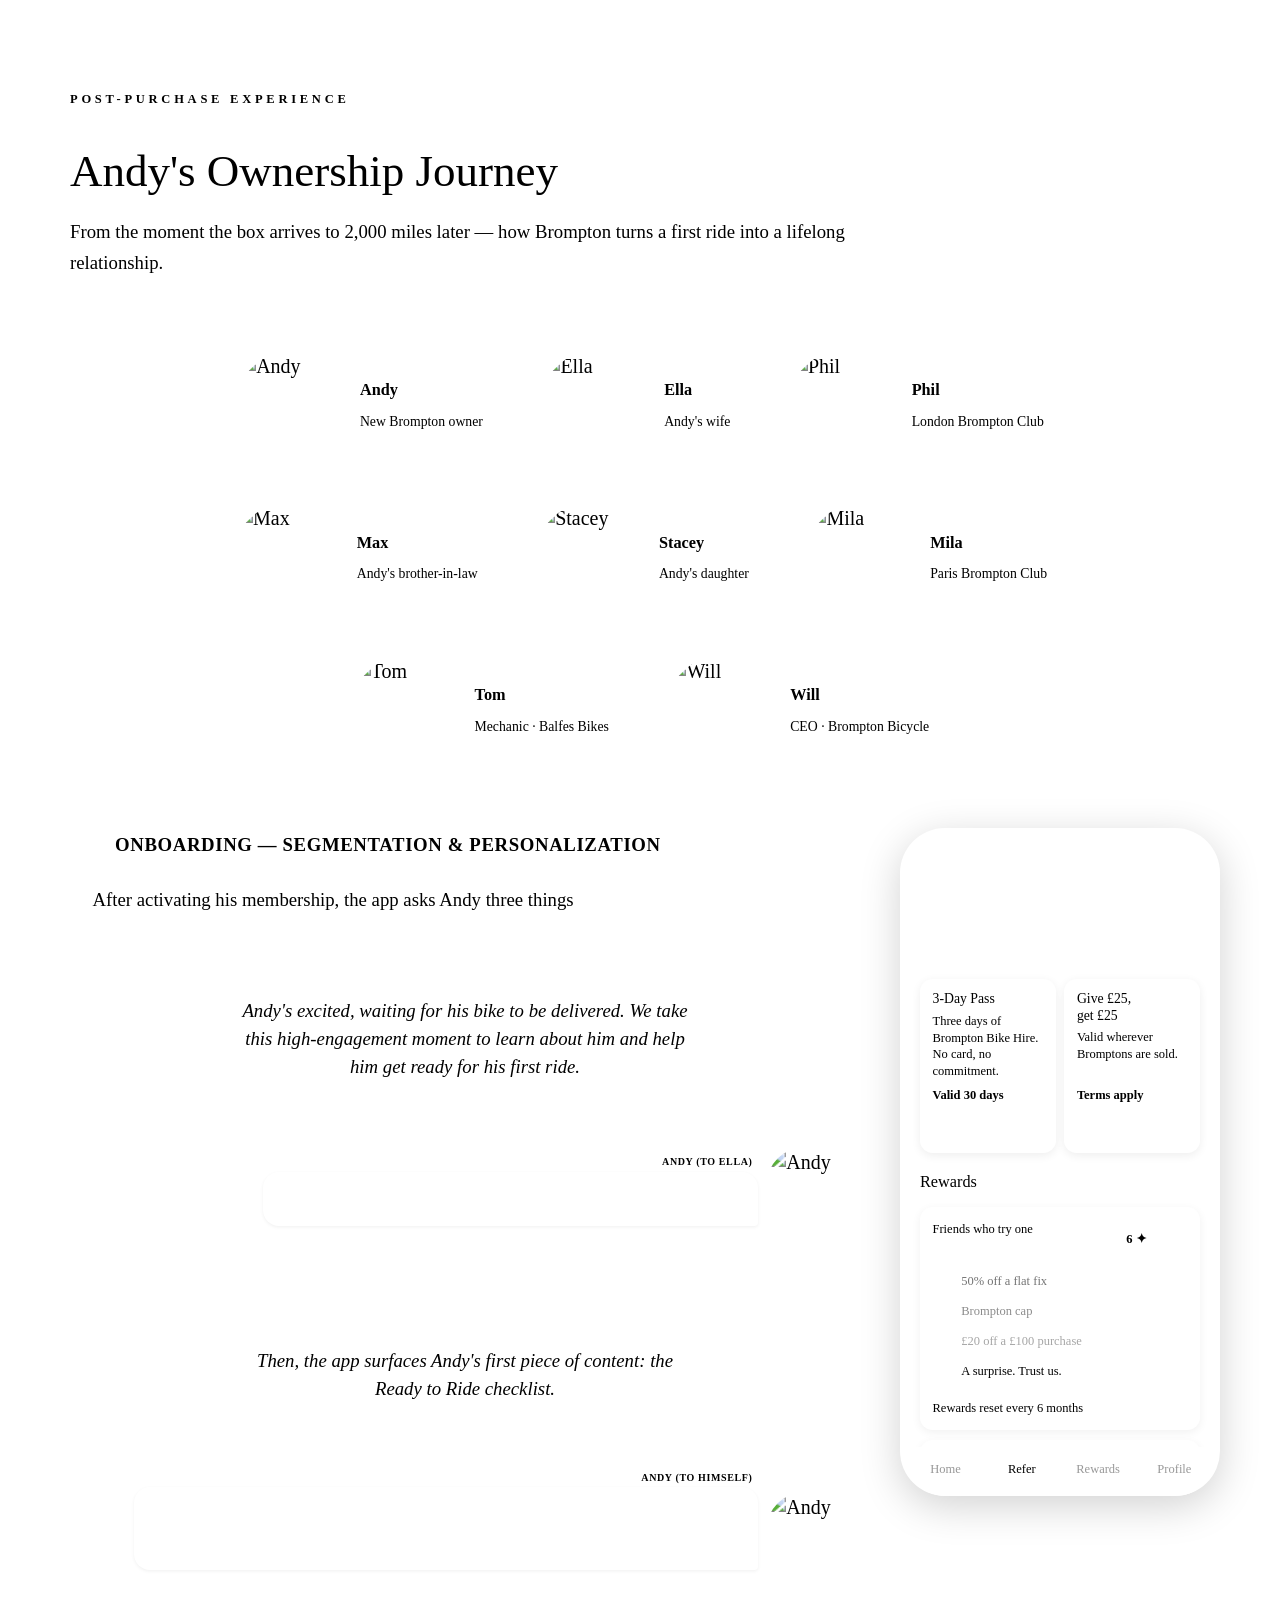
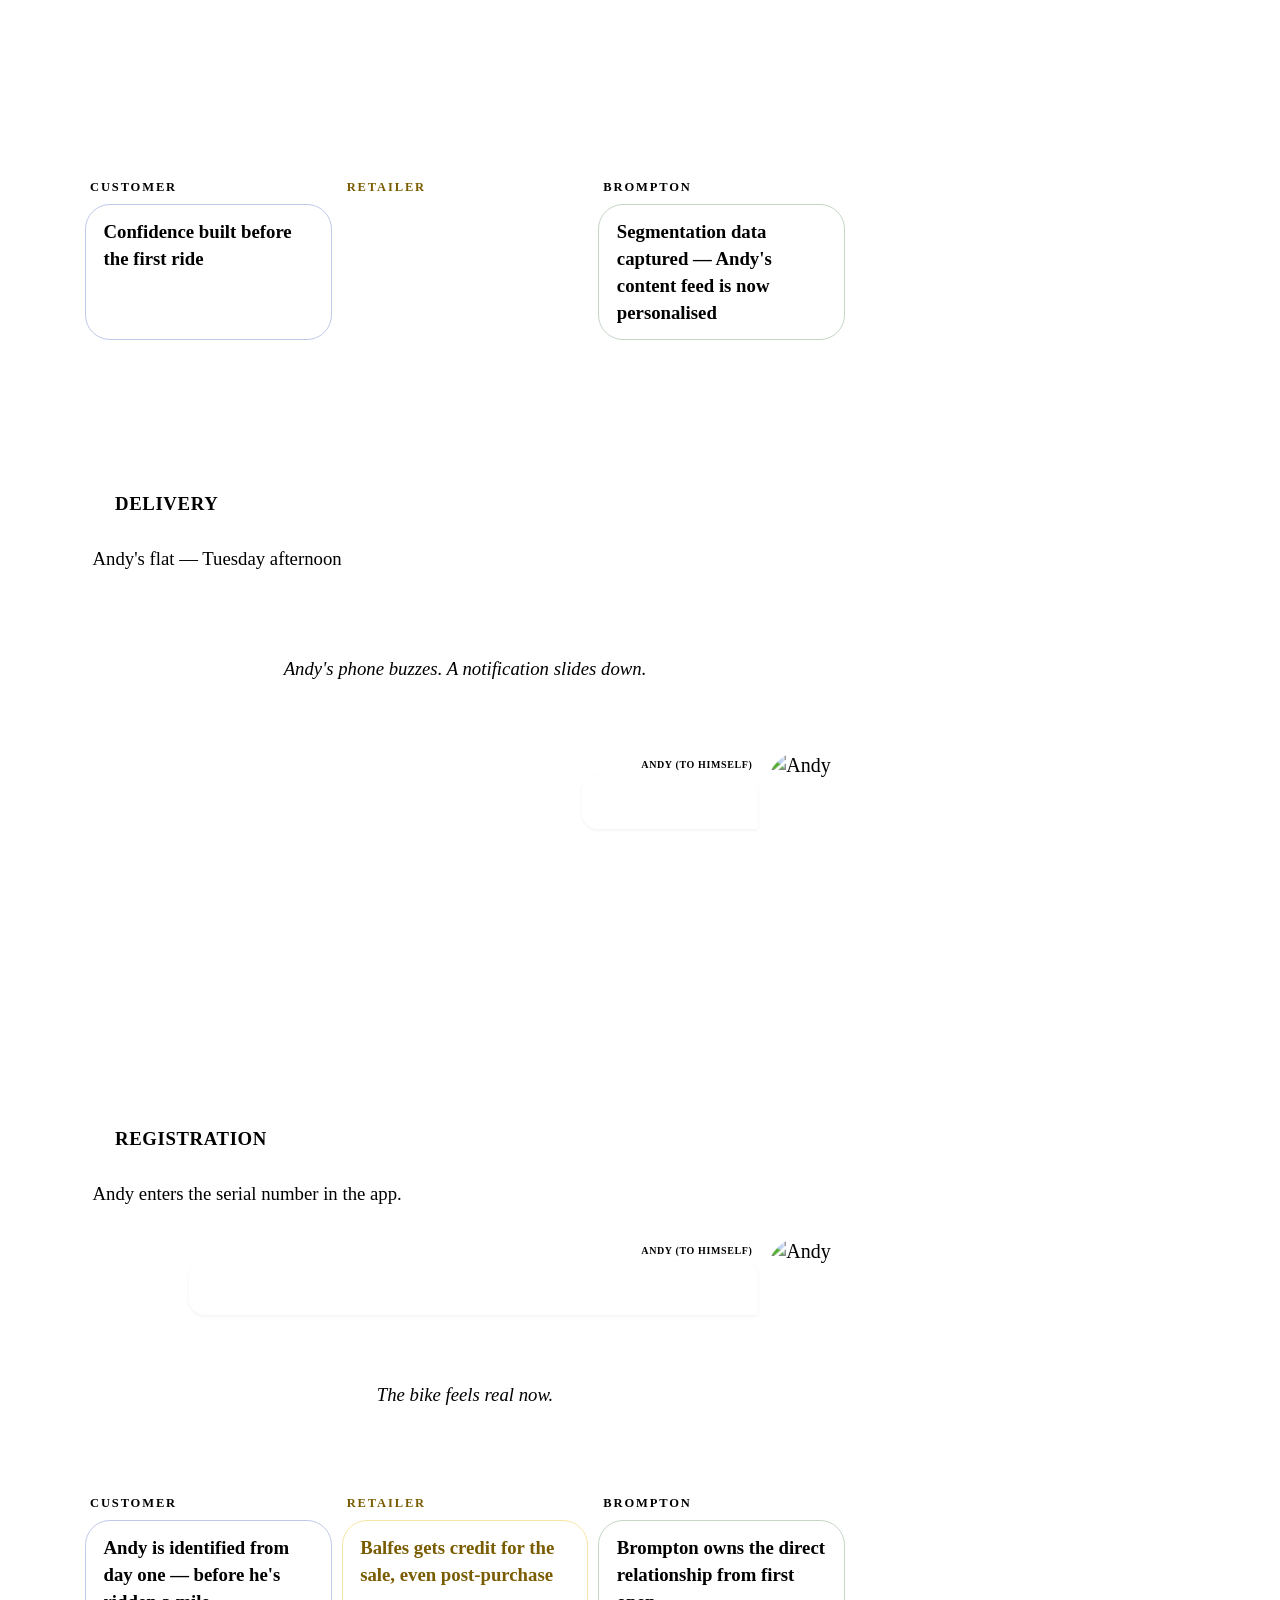
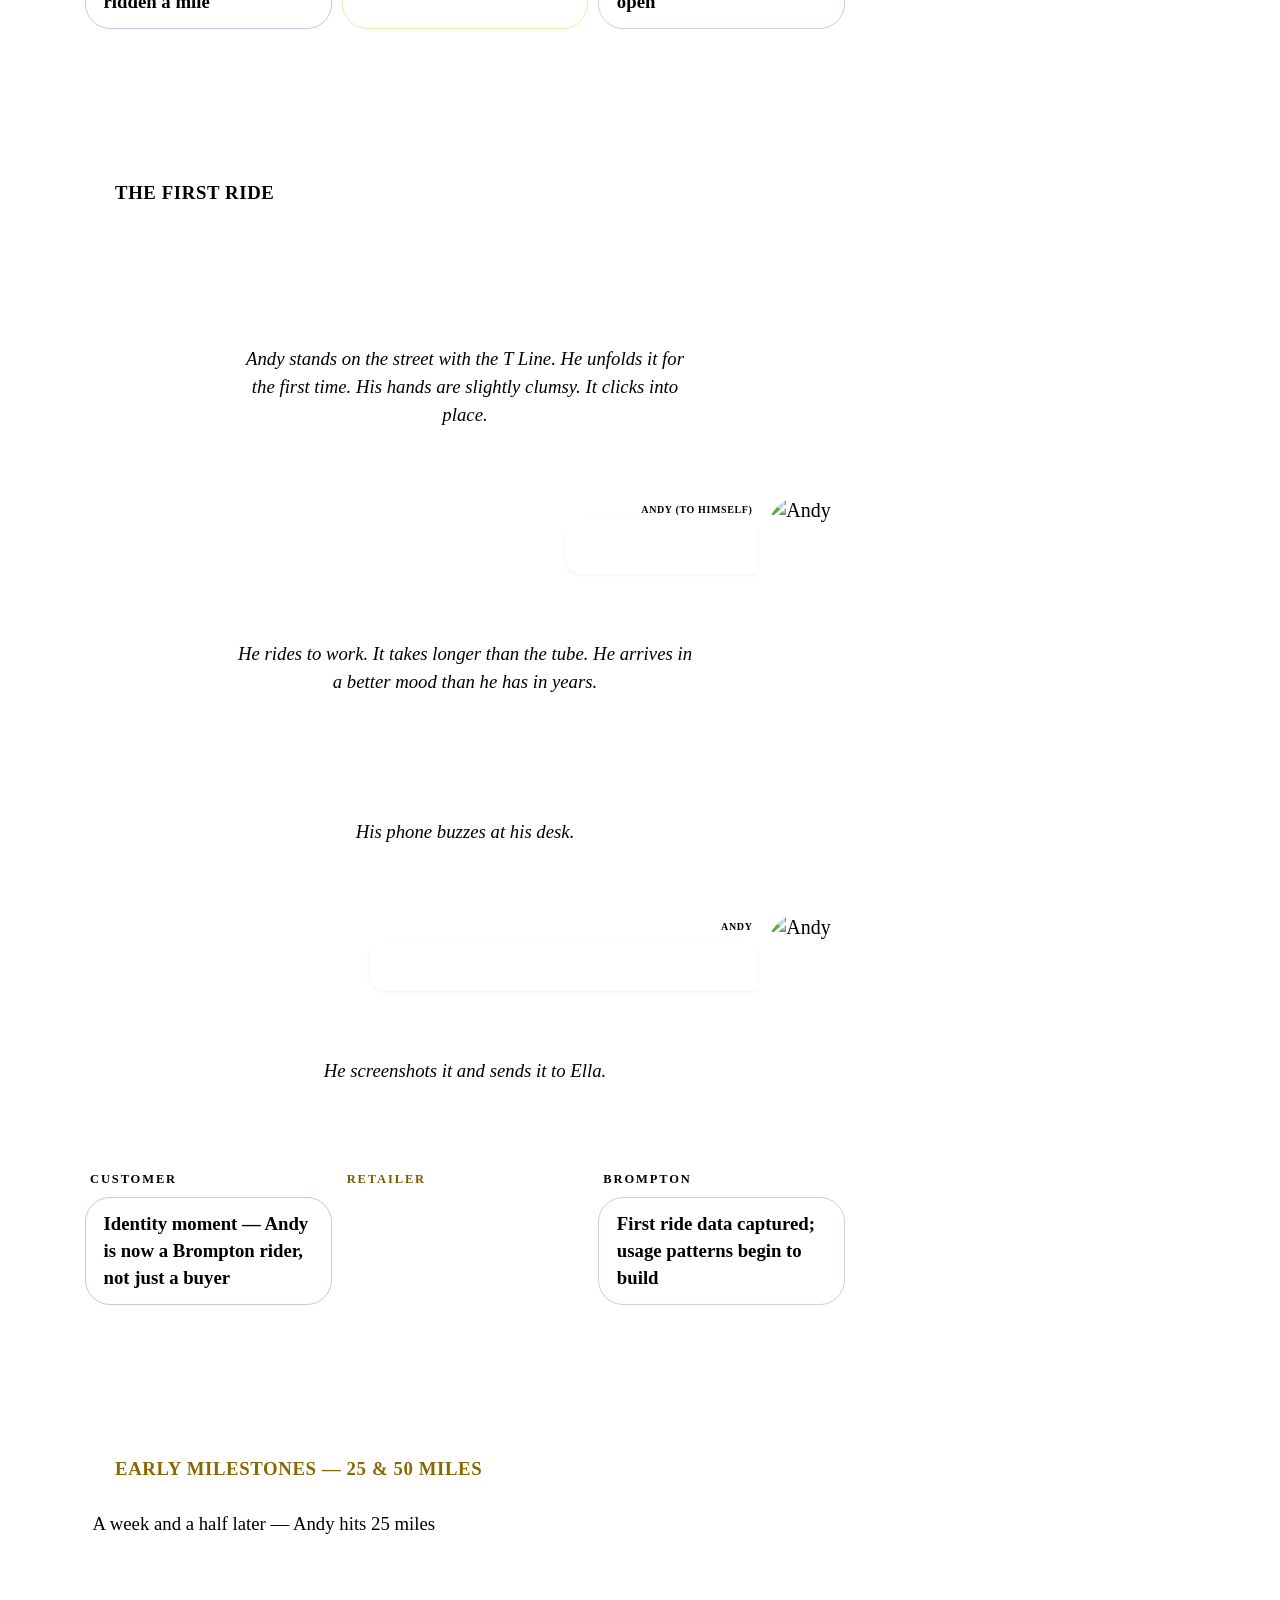
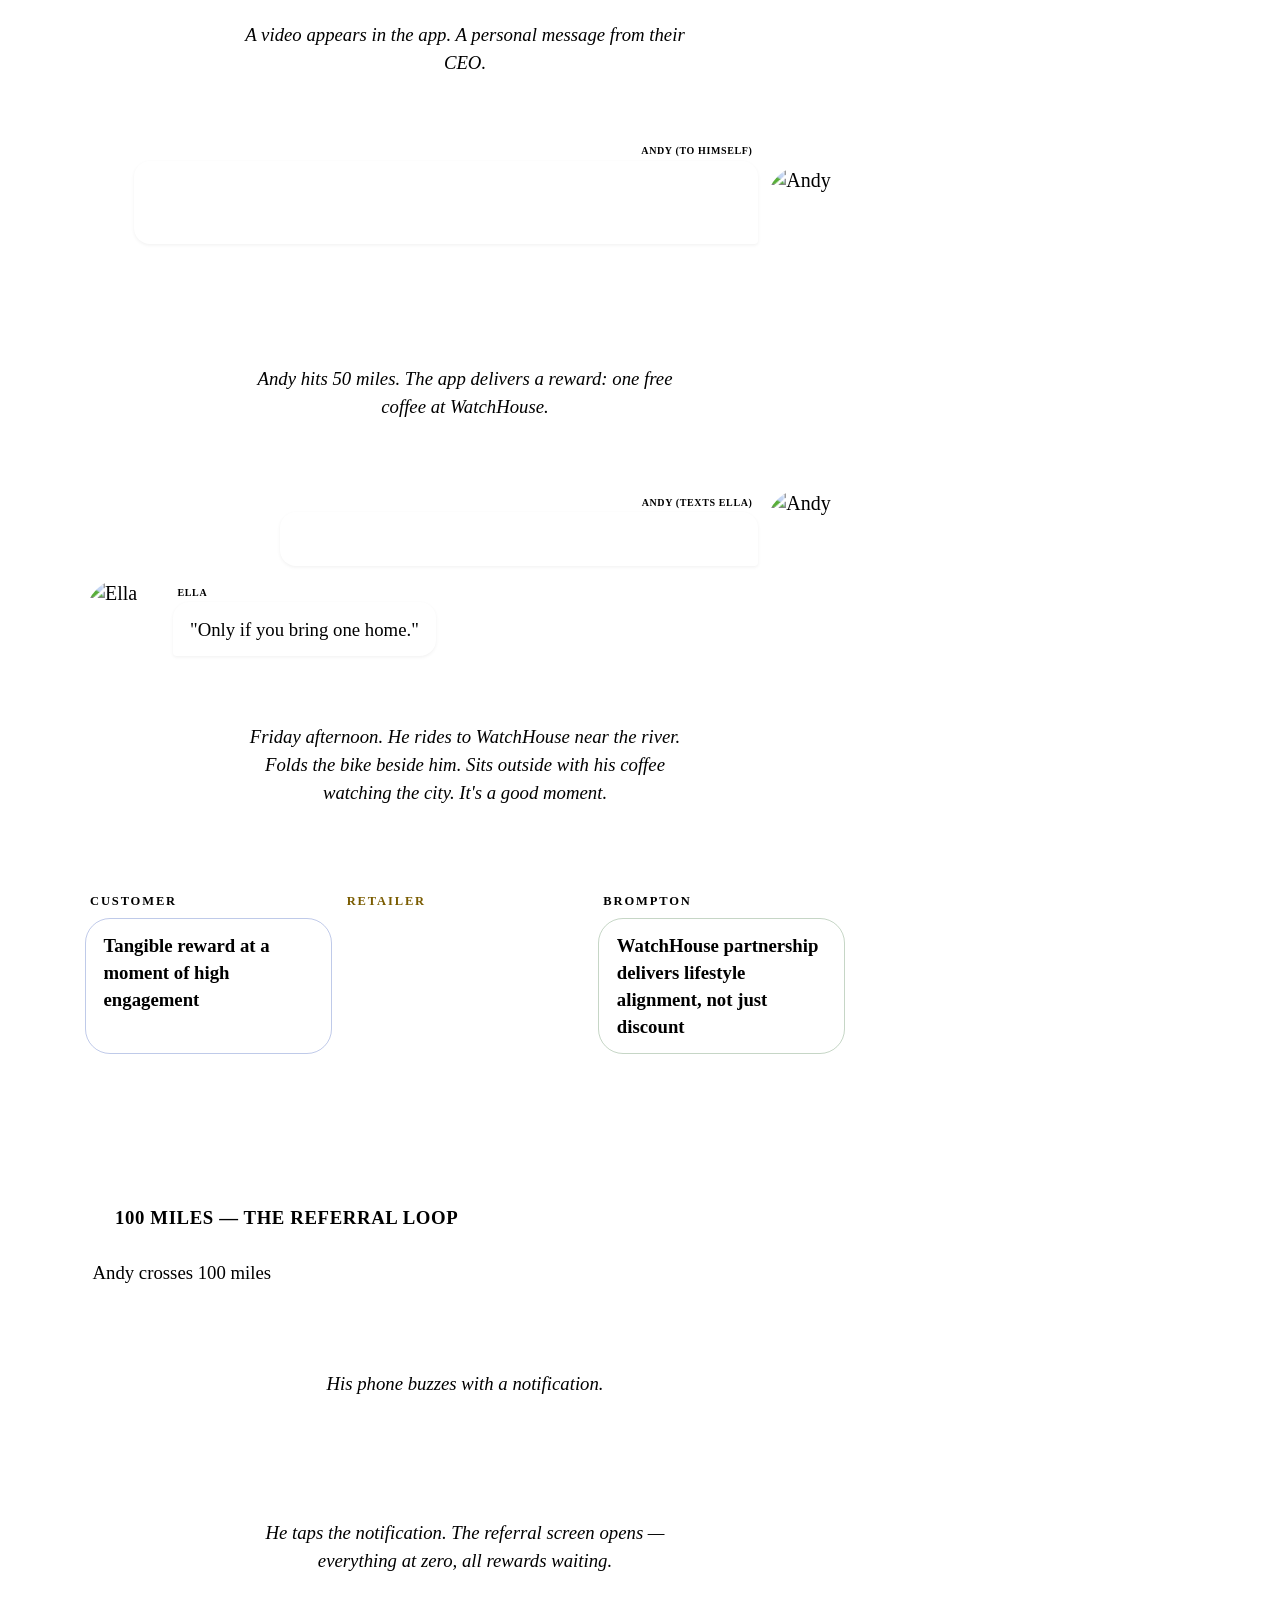
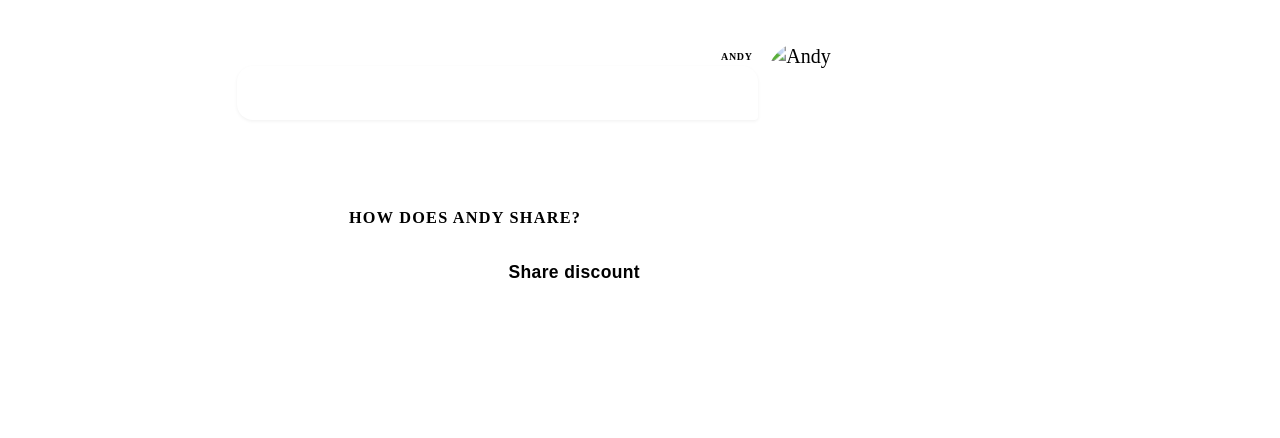
==== commit 1aa47af4: "Add files via upload" ====
--- a/brompton-ownership-storyboard.html
+++ b/brompton-ownership-storyboard.html
@@ -1,25 +1,32 @@
 <!DOCTYPE html>
 <html lang="en">
 <head>
+<link rel="stylesheet" href="https://unpkg.com/@phosphor-icons/web@2.1.1/src/regular/style.css">
+<link rel="stylesheet" href="https://unpkg.com/@phosphor-icons/web@2.1.1/src/fill/style.css">
+<link rel="stylesheet" href="Problem/Loyalty/brompton-club-app.css">
 <meta charset="UTF-8">
 <meta name="viewport" content="width=device-width, initial-scale=1.0">
 <title>Andy's Ownership Journey — Brompton</title>
 <style>
-  @font-face {
-    font-family: 'BromptonSlab';
-    src: url('Brand/BromptonSlab-Regular.woff') format('woff'),
          url('Brand/BromptonSlab-Regular.otf') format('opentype');
-    font-weight: 400; font-style: normal;
-  }
   *, *::before, *::after { box-sizing: border-box; margin: 0; padding: 0; }
   :root {
-    --blue: #002FA7; --blue-mid: #1A4BC4; --blue-light: #E8EEFB; --blue-pale: #F0F3FC;
-    --black: #000000; --white: #FFFFFF;
-    --grey-dark: #707070; --grey-mid: #DBDBDB; --grey-light: #F6F6F6;
-    --yellow: #E8B500; --yellow-pale: #FEF7D9;
-    --green: #1E5C1E; --green-pale: #E6F0E6;
-    --font-brand: 'BromptonSlab', Georgia, 'Times New Roman', serif;
-    --font-body: 'Helvetica Neue', Helvetica, Arial, sans-serif;
+    /* Aliases to Brompton Club design system tokens */
+    --blue:        var(--bc-blue);
+    --blue-mid:    #1A4BC4;
+    --blue-light:  #E8EEFB;
+    --blue-pale:   var(--bc-blue-pale);
+    --black:       var(--bc-black);
+    --white:       #FFFFFF;
+    --grey-dark:   var(--bc-grey-dark);
+    --grey-mid:    var(--bc-grey-mid);
+    --grey-light:  var(--bc-grey-light);
+    --yellow:      var(--bc-yellow);
+    --yellow-pale: var(--bc-yellow-pale);
+    --green:       var(--bc-green);
+    --green-pale:  var(--bc-green-pale);
+    --font-brand:  var(--bc-font-heading);
+    --font-body:   var(--bc-font-body);
   }
   html { scroll-behavior: smooth; }
   body { font-family: var(--font-body); background: var(--white); color: var(--black); line-height: 1.5; zoom: 1.25; }
@@ -44,7 +51,7 @@
   .chat-wrap { background:transparent; }
   .chat-hdr { background:var(--grey-light); padding:10px 12px; border-bottom:1px solid var(--grey-mid); font-size:15px; color:var(--grey-dark); display:flex; align-items:center; gap:6px; }
   .chat-body2 { padding:12px; display:flex; flex-direction:column; gap:9px; }
-  .chat-ctx { background:var(--grey-light); border-radius:5px; padding:8px 12px; font-size:15px; color:var(--grey-dark); font-style:italic; text-align:center; max-width:60%; margin-left:auto; margin-right:auto; margin-top:5px; margin-bottom:5px; }
+  .chat-ctx { background:var(--grey-light); border-radius:5px; padding:8px 12px; font-size:15px; color:var(--grey-dark); font-style:italic; text-align:center; max-width:60%; margin-left:auto; margin-right:auto; margin-top:36px; margin-bottom:36px; }
   .chat-msg2 { display:flex; align-items:flex-end; gap:7px; }
   .chat-msg2.r { flex-direction:row-reverse; }
   .ch-av { width:63px; height:63px; border-radius:50%; flex-shrink:0; overflow:hidden; object-fit:cover; }
@@ -83,9 +90,9 @@
   .sb-phone-sticky { position:sticky; top:32px; }
   .sb-pscr { display:none; }
   .sb-pscr.active { display:block; }
-  .sticky-phone { width:244px; background:#1A1A1A; border-radius:38px; padding:12px 10px; box-shadow:0 22px 56px rgba(0,0,0,0.25),0 0 0 1px rgba(0,0,0,0.12); visibility:hidden; opacity:0; transition:opacity 0.5s ease; }
-  .sticky-notch { width:72px; height:21px; background:#1A1A1A; border-radius:0 0 13px 13px; margin:0 auto 7px; }
-  .sticky-screen { background:white; border-radius:26px; overflow:hidden; min-height:440px; }
+  .sticky-phone { width:244px; background:var(--grey-light); border-radius:36px; padding:6px 6px 0; box-shadow:0 8px 32px rgba(0,0,0,0.18); visibility:hidden; opacity:0; transition:opacity 0.5s ease; }
+  .sticky-notch { display:none; }
+  .sticky-screen { background:white; border-radius:30px; overflow:hidden; min-height:528px; }
   .sticky-phone.image-mode { background:transparent; box-shadow:none; padding:0; border-radius:0; }
   .sticky-phone.image-mode .sticky-notch { display:none; }
   .sticky-phone.image-mode .sticky-screen { background:transparent; border-radius:0; overflow:visible; min-height:0; }
@@ -122,20 +129,92 @@
   .sph-q-chip { border-radius:6px; padding:7px 10px; font-size:10px; font-weight:600; cursor:pointer; border:1.5px solid var(--grey-mid); background:white; color:var(--black); }
   .sph-q-chip.sel { border-color:var(--blue); background:var(--blue-pale); color:var(--blue); }
 
+
+  /* ── Referral branch selector ── */
+  [data-ref-branch] .sb-phase-hdr,
+  [data-ref-branch] .chat-hdr,
+  [data-ref-branch] .chat-ctx,
+  [data-ref-branch] .chat-msg2,
+  [data-ref-branch] .chat-outcomes2 {
+    opacity: 0;
+    transform: translateY(32px);
+    transition: none;
+  }
+  [data-ref-branch] .sb-phase-hdr.revealed,
+  [data-ref-branch] .chat-hdr.revealed,
+  [data-ref-branch] .chat-ctx.revealed,
+  [data-ref-branch] .chat-msg2.revealed,
+  [data-ref-branch] .chat-outcomes2.revealed {
+    animation: storyReveal 0.75s cubic-bezier(0.22, 0.8, 0.3, 1) both;
+  }
   /* ── Checklist animation ── */
   .chk-item { display:flex; align-items:center; gap:8px; padding:8px 10px; background:white; border-radius:6px; border:1px solid var(--grey-mid); transition:background 0.45s ease, border-color 0.45s ease; }
   .chk-item.done { background:var(--green-pale); border-color:rgba(30,92,30,0.3); }
-  .chk-ic { font-size:14px; display:inline-block; transition:transform 0.25s cubic-bezier(0.34,1.56,0.64,1); }
+  .chk-ic { font-size:16px; flex-shrink:0; color:var(--grey-mid); display:inline-block; transition:transform 0.25s cubic-bezier(0.34,1.56,0.64,1), color 0.15s ease; }
   .chk-ic.pop { transform:scale(1.6); }
+  .chk-ic.checked { color:var(--green); }
   #chk-progress { transition:background 0.4s ease, border-color 0.4s ease, color 0.4s ease; }
   #chk-progress.celebrate { background:var(--green-pale); border-color:rgba(30,92,30,0.3); color:var(--green); animation:chkCelebrate 0.35s cubic-bezier(0.34,1.56,0.64,1) forwards; }
   @keyframes chkCelebrate { 0%{transform:scale(1)} 50%{transform:scale(1.05)} 100%{transform:scale(1)} }
+  #chk-guide-wrap { max-height:0; overflow:hidden; transition:max-height 0.45s cubic-bezier(0.4,0,0.2,1); }
+  #chk-guide-wrap.visible { max-height:200px; }
+  #chk-guide-card { opacity:0; transform:translateY(18px); transition:opacity 0.35s ease, transform 0.5s cubic-bezier(0.34,1.56,0.64,1); }
+  #chk-guide-wrap.visible #chk-guide-card { opacity:1; transform:translateY(0); }
 
   @media (max-width: 900px) {
     section { padding: 40px 20px; }
     .sb-outer-grid { grid-template-columns: 1fr; }
     .sb-phone-sticky { display: none; }
   }
+
+
+      /* Screen-1 referral variants: flex column so inner body can scroll */
+      #sbscr-ref-s1-zero.active,
+      #sbscr-ref-s1-rode.active,
+      #sbscr-ref-s1-bought.active { display:flex !important; flex-direction:column; height:528px; }
+      /* ── Phase 6 referral progress bar animations ── */
+
+      /* Shimmer sweep pseudo-element on fill bars */
+      .ref-rode-fill, .ref-bought-fill { overflow: hidden; }
+      .ref-rode-fill::after, .ref-bought-fill::after {
+        content: '';
+        position: absolute;
+        top: 0; left: -80%; width: 60%; height: 100%;
+        background: linear-gradient(90deg, transparent 0%, rgba(255,255,255,0.65) 50%, transparent 100%);
+        animation: barShimmer 0.65s 2.1s ease-in-out forwards;
+        opacity: 0;
+      }
+      @keyframes barShimmer {
+        0%   { left: -60%; opacity: 1; }
+        100% { left: 140%; opacity: 1; }
+      }
+
+      /* Rode bar: spring overshoot → glow pulse */
+      #sbscr-ref-s1-rode.active .ref-rode-fill {
+        animation:
+          refRodeBar   1.5s 0.4s cubic-bezier(0.34, 1.56, 0.64, 1) forwards,
+          refGlowBlue  0.7s 2.0s ease-out             forwards;
+        width: 0%;
+      }
+      /* Bought bar: spring overshoot → glow pulse */
+      #sbscr-ref-s1-bought.active .ref-bought-fill {
+        animation:
+          refBoughtBar 1.5s 0.4s cubic-bezier(0.34, 1.56, 0.64, 1) forwards,
+          refGlowGreen 0.7s 2.0s ease-out             forwards;
+        width: 0%;
+      }
+
+      @keyframes refRodeBar   { from { width:  0%; } to { width: 13%; } }
+      @keyframes refBoughtBar { from { width:  0%; } to { width: 20%; } }
+
+      @keyframes refGlowBlue {
+        from { box-shadow: 0 0  0px rgba(0,47,167,0.0); }
+        to   { box-shadow: 0 0 10px rgba(0,47,167,0.75), 0 0 20px rgba(0,47,167,0.3); }
+      }
+      @keyframes refGlowGreen {
+        from { box-shadow: 0 0  0px rgba(30,92,30,0.0); }
+        to   { box-shadow: 0 0 10px rgba(30,92,30,0.75), 0 0 20px rgba(30,92,30,0.3); }
+      }
 </style>
 </head>
 <body>
@@ -185,96 +264,95 @@
   <div class="sb-phases">
 
   <!-- ═══════════════════════════════════════
-       PHASE 1 · DELIVERY
+       PHASE 1 · ONBOARDING
   ═══════════════════════════════════════ -->
   <div class="sb-row">
-    <div class="sb-phase-hdr" data-trigger-screen="delivery">
+    <div class="sb-phase-hdr" data-trigger-screen="onboard">
       <div class="sb-phase-num" style="background:var(--blue);">1</div>
-      <div class="sb-phase-title" style="color:var(--blue);">Delivery</div>
+      <div class="sb-phase-title" style="color:var(--blue);">Onboarding — Segmentation &amp; Personalization</div>
     </div>
     <div class="chat-wrap">
-      <div class="chat-hdr">🏠 Andy's flat, London E1 — Tuesday afternoon</div>
+      <div class="chat-hdr"><i class="ph ph-device-mobile"></i> After activating his membership, the app asks Andy three things</div>
       <div class="chat-body2">
-        <div class="chat-ctx">Andy's phone buzzes. A notification slides down.</div>
+        <div class="chat-ctx">Andy's excited, waiting for his bike to be delivered. We take this high-engagement moment to learn about him and help him get ready for his first ride.</div>
+        <div class="chat-msg2 r">
+          <img class="ch-av" src="https://media.istockphoto.com/id/522189109/photo/dont-take-life-too-seriously.jpg?s=612x612&w=0&k=20&c=eA_QnFIMQT8PSDhj1go2OBcxktr0D7zBLdWZO8q8iN0=" alt="Andy" style="object-fit:cover;object-position:center top;"/>
+          <div class="ch-bw">
+            <div class="ch-nm">Andy (to Ella)</div>
+            <div class="ch-b">"It's asking for my postcode. Clever — it'll know my routes."</div>
+          </div>
+        </div>
+        <div class="chat-ctx" data-trigger-screen="checklist" style="margin-top:80px;">Then, the app surfaces Andy's first piece of content: the Ready to Ride checklist.</div>
         <div class="chat-msg2 r">
           <img class="ch-av" src="https://media.istockphoto.com/id/522189109/photo/dont-take-life-too-seriously.jpg?s=612x612&w=0&k=20&c=eA_QnFIMQT8PSDhj1go2OBcxktr0D7zBLdWZO8q8iN0=" alt="Andy" style="object-fit:cover;object-position:center top;"/>
           <div class="ch-bw">
             <div class="ch-nm">Andy (to himself)</div>
-            <div class="ch-b">"Finally. It's here."</div>
-          </div>
-        </div>
-        <div class="chat-ctx">He opens the front door. The box is there. He smiles.</div>
-      </div>
-    </div>
-  </div>
-
-  <!-- ═══════════════════════════════════════
-       PHASE 2 · REGISTRATION
-  ═══════════════════════════════════════ -->
-  <div class="sb-row" style="margin-top:80px;">
-    <div class="sb-phase-hdr" data-trigger-screen="register">
-      <div class="sb-phase-num" style="background:var(--blue);">2</div>
-      <div class="sb-phase-title" style="color:var(--blue);">Registration</div>
-    </div>
-    <div class="chat-wrap">
-      <div class="chat-hdr">📱 That evening — Andy downloads the Brompton app</div>
-      <div class="chat-body2">
-        <div class="chat-ctx">He logs in and is prompted to register his bike. He finds the serial number on the frame.</div>
-        <div class="chat-msg2 r">
-          <img class="ch-av" src="https://media.istockphoto.com/id/522189109/photo/dont-take-life-too-seriously.jpg?s=612x612&w=0&k=20&c=eA_QnFIMQT8PSDhj1go2OBcxktr0D7zBLdWZO8q8iN0=" alt="Andy" style="object-fit:cover;object-position:center top;"/>
-          <div class="ch-bw">
-            <div class="ch-nm">Andy (to himself)</div>
-            <div class="ch-b">"Purchased at Balfes Bikes. Sales associate: Sally." That's a nice touch.</div>
-          </div>
-        </div>
-        <div class="chat-ctx">The bike feels real now.</div>
+            <div class="ch-b">"Recommended routes. Cycling in traffic. What to wear. OK — I'm actually going to do this."</div>
+          </div>
+        </div>
+        <div class="chat-ctx">Over the next few evenings, he works through it. He's preparing. He's excited.</div>
       </div>
       <div class="chat-outcomes2">
         <span class="outcomes-label customer">Customer</span>
         <span class="outcomes-label retail">Retailer</span>
         <span class="outcomes-label brompton">Brompton</span>
-        <span class="outcome-tag customer">👤 Andy is identified from day one — before he's ridden a mile</span>
-        <span class="outcome-tag retail">🏪 Balfes gets credit for the sale, even post-purchase</span>
-        <span class="outcome-tag brompton">📊 Brompton owns the direct relationship from first open</span>
+        <span class="outcome-tag customer"><i class="ph ph-user"></i> Confidence built before the first ride</span>
+        <span class="outcome-tag brompton"><i class="ph ph-chart-bar"></i> Segmentation data captured — Andy's content feed is now personalised</span>
       </div>
     </div>
   </div>
 
   <!-- ═══════════════════════════════════════
-       PHASE 3 · ONBOARDING
+       PHASE 2 · DELIVERY
   ═══════════════════════════════════════ -->
   <div class="sb-row" style="margin-top:80px;">
-    <div class="sb-phase-hdr" data-trigger-screen="onboard">
+    <div class="sb-phase-hdr" data-trigger-screen="delivery">
+      <div class="sb-phase-num" style="background:var(--blue);">2</div>
+      <div class="sb-phase-title" style="color:var(--blue);">Delivery</div>
+    </div>
+    <div class="chat-wrap">
+      <div class="chat-hdr"><i class="ph ph-house"></i> Andy's flat — Tuesday afternoon</div>
+      <div class="chat-body2">
+        <div class="chat-ctx">Andy's phone buzzes. A notification slides down.</div>
+        <div class="chat-msg2 r">
+          <img class="ch-av" src="https://media.istockphoto.com/id/522189109/photo/dont-take-life-too-seriously.jpg?s=612x612&w=0&k=20&c=eA_QnFIMQT8PSDhj1go2OBcxktr0D7zBLdWZO8q8iN0=" alt="Andy" style="object-fit:cover;object-position:center top;"/>
+          <div class="ch-bw">
+            <div class="ch-nm">Andy (to himself)</div>
+            <div class="ch-b">"Finally. It's here."</div>
+          </div>
+        </div>
+        <div class="chat-ctx">He opens the front door. The box is there. He smiles.</div>
+      </div>
+    </div>
+  </div>
+
+  <!-- ═══════════════════════════════════════
+       PHASE 3 · REGISTRATION
+  ═══════════════════════════════════════ -->
+  <div class="sb-row" style="margin-top:80px;">
+    <div class="sb-phase-hdr" data-trigger-screen="register">
       <div class="sb-phase-num" style="background:var(--blue);">3</div>
-      <div class="sb-phase-title" style="color:var(--blue);">Onboarding — Three Questions</div>
+      <div class="sb-phase-title" style="color:var(--blue);">Registration</div>
     </div>
     <div class="chat-wrap">
-      <div class="chat-hdr">📱 Same evening — the app asks Andy three things</div>
+      <div class="chat-hdr"><i class="ph ph-device-mobile"></i> Andy enters the serial number in the app.</div>
       <div class="chat-body2">
-        <div class="chat-ctx">How often do you ride? How do you plan to use your Brompton? What's your postcode?</div>
-        <div class="chat-msg2 r">
-          <img class="ch-av" src="https://media.istockphoto.com/id/522189109/photo/dont-take-life-too-seriously.jpg?s=612x612&w=0&k=20&c=eA_QnFIMQT8PSDhj1go2OBcxktr0D7zBLdWZO8q8iN0=" alt="Andy" style="object-fit:cover;object-position:center top;"/>
-          <div class="ch-bw">
-            <div class="ch-nm">Andy (to Ella)</div>
-            <div class="ch-b">"It's asking for my postcode. Clever — it'll know my routes."</div>
-          </div>
-        </div>
-        <div class="chat-ctx" data-trigger-screen="checklist" style="margin-top:80px;">The next day, the app surfaces Andy's first piece of content: the Ready to Ride checklist.</div>
         <div class="chat-msg2 r">
           <img class="ch-av" src="https://media.istockphoto.com/id/522189109/photo/dont-take-life-too-seriously.jpg?s=612x612&w=0&k=20&c=eA_QnFIMQT8PSDhj1go2OBcxktr0D7zBLdWZO8q8iN0=" alt="Andy" style="object-fit:cover;object-position:center top;"/>
           <div class="ch-bw">
             <div class="ch-nm">Andy (to himself)</div>
-            <div class="ch-b">"Recommended routes. Cycling in traffic. What to wear. OK — I'm actually going to do this."</div>
-          </div>
-        </div>
-        <div class="chat-ctx">Over the next few evenings, he works through it. He's preparing. He's excited.</div>
+            <div class="ch-b">"Purchased at Balfes Bikes. Sales associate: Sally." That's a nice touch.</div>
+          </div>
+        </div>
+        <div class="chat-ctx">The bike feels real now.</div>
       </div>
       <div class="chat-outcomes2">
         <span class="outcomes-label customer">Customer</span>
         <span class="outcomes-label retail">Retailer</span>
         <span class="outcomes-label brompton">Brompton</span>
-        <span class="outcome-tag customer">👤 Confidence built before the first commute</span>
-        <span class="outcome-tag brompton">📊 Segmentation data captured — Andy's content feed is now personalised</span>
+        <span class="outcome-tag customer"><i class="ph ph-user"></i> Andy is identified from day one — before he's ridden a mile</span>
+        <span class="outcome-tag retail"><i class="ph ph-storefront"></i> Balfes gets credit for the sale, even post-purchase</span>
+        <span class="outcome-tag brompton"><i class="ph ph-chart-bar"></i> Brompton owns the direct relationship from first open</span>
       </div>
     </div>
   </div>
@@ -285,10 +363,10 @@
   <div class="sb-row" style="margin-top:80px;">
     <div class="sb-phase-hdr">
       <div class="sb-phase-num" style="background:var(--blue);">4</div>
-      <div class="sb-phase-title" style="color:var(--blue);">The First Commute</div>
+      <div class="sb-phase-title" style="color:var(--blue);">The first ride</div>
     </div>
     <div class="chat-wrap">
-      <div class="chat-hdr">🌅 Early morning — Andy's front door, E1</div>
+      <div class="chat-hdr"><i class="ph ph-sun-horizon"></i> Early morning — Andy's front door, E1</div>
       <div class="chat-body2">
         <div class="chat-ctx">Andy stands on the street with the T Line. He unfolds it for the first time. His hands are slightly clumsy. It clicks into place.</div>
         <div class="chat-msg2 r">
@@ -304,16 +382,17 @@
           <img class="ch-av" src="https://media.istockphoto.com/id/522189109/photo/dont-take-life-too-seriously.jpg?s=612x612&w=0&k=20&c=eA_QnFIMQT8PSDhj1go2OBcxktr0D7zBLdWZO8q8iN0=" alt="Andy" style="object-fit:cover;object-position:center top;"/>
           <div class="ch-bw">
             <div class="ch-nm">Andy</div>
-            <div class="ch-b">"Verified Owner badge. 'Welcome to the fold.'" He screenshots it and sends it to Ella.</div>
-          </div>
-        </div>
+            <div class="ch-b">"Verified Owner badge. 'Welcome to the fold.'"</div>
+          </div>
+        </div>
+        <div class="chat-ctx">He screenshots it and sends it to Ella.</div>
       </div>
       <div class="chat-outcomes2">
         <span class="outcomes-label customer">Customer</span>
         <span class="outcomes-label retail">Retailer</span>
         <span class="outcomes-label brompton">Brompton</span>
-        <span class="outcome-tag customer">👤 Identity moment — Andy is now a Brompton rider, not just a buyer</span>
-        <span class="outcome-tag brompton">📍 First ride data captured; usage patterns begin to build</span>
+        <span class="outcome-tag customer"><i class="ph ph-user"></i> Identity moment — Andy is now a Brompton rider, not just a buyer</span>
+        <span class="outcome-tag brompton"><i class="ph ph-map-pin"></i> First ride data captured; usage patterns begin to build</span>
       </div>
     </div>
   </div>
@@ -327,7 +406,7 @@
       <div class="sb-phase-title" style="color:#8A6800;">Early Milestones — 25 & 50 Miles</div>
     </div>
     <div class="chat-wrap">
-      <div class="chat-hdr">📱 A week and a half later — Andy hits 25 miles</div>
+      <div class="chat-hdr"><i class="ph ph-device-mobile"></i> A week and a half later — Andy hits 25 miles</div>
       <div class="chat-body2">
         <div class="chat-ctx">A video appears in the app. A personal message from their CEO.</div>
         <div class="chat-msg2 r">
@@ -358,8 +437,8 @@
         <span class="outcomes-label customer">Customer</span>
         <span class="outcomes-label retail">Retailer</span>
         <span class="outcomes-label brompton">Brompton</span>
-        <span class="outcome-tag customer">☕ Tangible reward at a moment of high engagement</span>
-        <span class="outcome-tag brompton">🤝 WatchHouse partnership delivers lifestyle alignment, not just discount</span>
+        <span class="outcome-tag customer"><i class="ph ph-coffee"></i> Tangible reward at a moment of high engagement</span>
+        <span class="outcome-tag brompton"><i class="ph ph-handshake"></i> WatchHouse partnership delivers lifestyle alignment, not just discount</span>
       </div>
     </div>
   </div>
@@ -368,61 +447,247 @@
        PHASE 6 · THE REFERRAL
   ═══════════════════════════════════════ -->
   <div class="sb-row" style="margin-top:80px;">
-    <div class="sb-phase-hdr" data-trigger-screen="friendpass">
+    <div class="sb-phase-hdr" data-trigger-screen="ref-notify">
       <div class="sb-phase-num" style="background:var(--green);">6</div>
-      <div class="sb-phase-title" style="color:var(--green);">100 Miles — The Friend Pass</div>
+      <div class="sb-phase-title" style="color:var(--green);">100 Miles — The Referral Loop</div>
     </div>
     <div class="chat-wrap">
-      <div class="chat-hdr">📱 Andy hits 100 miles</div>
+      <div class="chat-hdr"><i class="ph ph-bicycle"></i> Andy crosses 100 miles</div>
       <div class="chat-body2">
-        <div class="chat-ctx">The app unlocks a 3-Day Friend Pass — a Brompton hire voucher to send to anyone.</div>
-        <div class="chat-msg2 r">
+        <div class="chat-ctx" data-trigger-screen="ref-s1-zero">His phone buzzes with a notification.</div>
+        <div class="chat-ctx">He taps the notification. The referral screen opens — everything at zero, all rewards waiting.</div>
+        <div class="chat-msg2 r">
+          <img class="ch-av" src="https://media.istockphoto.com/id/522189109/photo/dont-take-life-too-seriously.jpg?s=612x612&w=0&k=20&c=eA_QnFIMQT8PSDhj1go2OBcxktr0D7zBLdWZO8q8iN0=" alt="Andy" style="object-fit:cover;object-position:center top;"/>
+          <div class="ch-bw">
+            <div class="ch-nm">Andy</div>
+            <div class="ch-b">"Huh. They make it pretty easy to share Brompton with friends."</div>
+          </div>
+        </div>
+        <!-- ── Referral branch selector ── -->
+        <div id="ref-branch-selector" style="margin:40px 0 0;padding:20px 24px;background:var(--grey-light);border:1px solid var(--grey-mid);border-radius:10px;text-align:center;">
+          <div style="font-size:13px;font-weight:700;color:var(--grey-dark);text-transform:uppercase;letter-spacing:1px;margin-bottom:14px;">How does Andy share?</div>
+          <div style="display:flex;gap:10px;justify-content:center;">
+            <button onclick="selectRefBranch('ride-pass')" style="background:var(--blue);color:white;border:none;border-radius:6px;padding:11px 28px;font-size:14px;font-weight:700;cursor:pointer;letter-spacing:0.3px;">Share ride pass</button>
+            <button onclick="selectRefBranch('share-discount')" style="background:white;color:var(--blue);border:2px solid var(--blue);border-radius:6px;padding:11px 28px;font-size:14px;font-weight:700;cursor:pointer;letter-spacing:0.3px;">Share discount</button>
+          </div>
+        </div>
+        <!-- Hide phone while awaiting branch selection -->
+        <div data-trigger-screen="" style="height:0;overflow:hidden;"></div>
+      </div>
+    </div>
+  </div>
+
+  <!-- ─────────────────────────────────────────
+       BRANCH 1: Share ride pass
+  ───────────────────────────────────────── -->
+  <div data-ref-branch="ride-pass" style="display:none;">
+    <div class="chat-wrap">
+      <div class="chat-body2">
+        <div class="chat-ctx" data-trigger-screen="ref-s2" style="margin-top:144px;">Andy&#39;s brother-in-law Max has been asking about the bike ever since Andy bought one.</div>
+
+        <div class="chat-msg2 r" style="margin-top:72px;">
           <img class="ch-av" src="https://media.istockphoto.com/id/522189109/photo/dont-take-life-too-seriously.jpg?s=612x612&w=0&k=20&c=eA_QnFIMQT8PSDhj1go2OBcxktr0D7zBLdWZO8q8iN0=" alt="Andy" style="object-fit:cover;object-position:center top;"/>
           <div class="ch-bw">
             <div class="ch-nm">Andy (texts Max)</div>
-            <div class="ch-b">"Got you something. Three days on a Brompton, on me. Well — on them."</div>
-          </div>
-        </div>
+            <div class="ch-b">"Hey Max, I got you something — three days of Brompton bike hire!"</div>
+          </div>
+        </div>
+
+        <div class="chat-msg2" style="margin-bottom:36px;">
+          <img class="ch-av" src="https://images.unsplash.com/photo-1726160182266-f5ff7f78682d?w=400&auto=format&fit=crop&q=60&ixlib=rb-4.1.0&ixid=M3wxMjA3fDB8MHxzZWFyY2h8MzJ8fGhlYWRzaG90JTIwbWFuJTIwYnJvd24lMjBza2luJTIwZnJpZW5kbHl8ZW58MHwyfDB8fHww" alt="Max" style="object-fit:cover;object-position:center top;"/>
+          <div class="ch-bw">
+            <div class="ch-nm">Max</div>
+            <div class="ch-b">"Thanks mate. I&#39;ve been meaning to try one of these — and there&#39;s a dock around the corner from the office. This will be fun!"</div>
+          </div>
+        </div>
+
+        <div class="chat-ctx" data-trigger-screen="ref-s4">Max claims his friend pass, hiring a bike near his office.</div>
+        <div class="chat-ctx" data-trigger-screen="ref-s1-rode" style="margin-top:72px;">Two days later. Andy checks the app. The bar for &#39;For friends who try&#39; ticks from 0 to 1. The first reward unlocks.</div>
+        <div class="chat-msg2 r">
+          <img class="ch-av" src="https://media.istockphoto.com/id/522189109/photo/dont-take-life-too-seriously.jpg?s=612x612&w=0&k=20&c=eA_QnFIMQT8PSDhj1go2OBcxktr0D7zBLdWZO8q8iN0=" alt="Andy" style="object-fit:cover;object-position:center top;"/>
+          <div class="ch-bw">
+            <div class="ch-nm">Andy</div>
+            <div class="ch-b">"Max activated his 3-day pass! I wonder how he&#39;s enjoying it."</div>
+          </div>
+        </div>
+        <div class="chat-msg2">
+          <img class="ch-av" src="https://images.unsplash.com/photo-1710777932534-2a58edf3603d?w=400&auto=format&fit=crop&q=60&ixlib=rb-4.1.0&ixid=M3wxMjA3fDB8MHxzZWFyY2h8MTB8fGhlYWRzaG90JTIwd29tYW4lMjBicm93biUyMHNraW58ZW58MHwyfDB8fHww" alt="Ella" style="object-fit:cover;object-position:center top;"/>
+          <div class="ch-bw">
+            <div class="ch-nm">Ella</div>
+            <div class="ch-b">"He sent a selfie riding home from work. Looked pretty happy."</div>
+          </div>
+        </div>
+
+        <div class="chat-ctx" data-trigger-screen="ref-notify-bought" style="margin-top:72px;margin-bottom:72px;">One week later. Another notification. Max bought a Brompton.</div>
+        <div class="chat-msg2 r" style="margin-top:0;">
+          <img class="ch-av" src="https://media.istockphoto.com/id/522189109/photo/dont-take-life-too-seriously.jpg?s=612x612&w=0&k=20&c=eA_QnFIMQT8PSDhj1go2OBcxktr0D7zBLdWZO8q8iN0=" alt="Andy" style="object-fit:cover;object-position:center top;"/>
+          <div class="ch-bw">
+            <div class="ch-nm">Andy</div>
+            <div class="ch-b">"Congrats Max! Want to join me for a factory tour to celebrate?"</div>
+          </div>
+        </div>
+        <div class="chat-msg2" data-trigger-screen="ref-s1-bought">
+          <img class="ch-av" src="https://images.unsplash.com/photo-1726160182266-f5ff7f78682d?w=400&auto=format&fit=crop&q=60&ixlib=rb-4.1.0&ixid=M3wxMjA3fDB8MHxzZWFyY2h8MzJ8fGhlYWRzaG90JTIwbWFuJTIwYnJvd24lMjBza2luJTIwZnJpZW5kbHl8ZW58MHwyfDB8fHww" alt="Max" style="object-fit:cover;object-position:center top;"/>
+          <div class="ch-bw">
+            <div class="ch-nm">Max</div>
+            <div class="ch-b">"Yes! Will be so cool to see how they&#39;re made."</div>
+          </div>
+        </div>
+      </div>
+      <div class="chat-outcomes2" style="margin-top:72px;">
+        <span class="outcomes-label customer">Customer</span>
+        <span class="outcomes-label brompton">Brompton</span>
+        <span class="outcome-tag customer"><i class="ph ph-gift"></i> Referral of a 3-day bike hire feels like generosity, not a programme.</span>
+        <span class="outcome-tag brompton"><i class="ph ph-trend-up"></i> Max is a new sale — CAC near zero. Factory tour deepens both riders&#39; affinity for the brand.</span>
+      </div>
+    </div>
+  </div>
+
+  <!-- ─────────────────────────────────────────
+       BRANCH 2: Share discount
+  ───────────────────────────────────────── -->
+  <div data-ref-branch="share-discount" style="display:none;">
+    <div class="chat-wrap">
+      <div class="chat-body2">
+        <div class="chat-ctx" style="margin-top:144px;margin-bottom:72px;">Andy&#39;s brother-in-law has been eyeing a Brompton for years, but his son has just taken up football and there&#39;s a lot of gear to purchase. He&#39;s unsure about making the leap.</div>
+
+        <div class="chat-msg2 r" data-trigger-screen="ref-s2b">
+          <img class="ch-av" src="https://media.istockphoto.com/id/522189109/photo/dont-take-life-too-seriously.jpg?s=612x612&w=0&k=20&c=eA_QnFIMQT8PSDhj1go2OBcxktr0D7zBLdWZO8q8iN0=" alt="Andy" style="object-fit:cover;object-position:center top;"/>
+          <div class="ch-bw">
+            <div class="ch-nm">Andy (texts Max)</div>
+            <div class="ch-b">"Hey Max, I&#39;m sending you £25 off a Brompton, and if you buy one they&#39;ll send me £25. I&#39;ll pick up a round at the pub to celebrate. What do you say?"</div>
+          </div>
+        </div>
+
         <div class="chat-msg2">
           <img class="ch-av" src="https://images.unsplash.com/photo-1726160182266-f5ff7f78682d?w=400&auto=format&fit=crop&q=60&ixlib=rb-4.1.0&ixid=M3wxMjA3fDB8MHxzZWFyY2h8MzJ8fGhlYWRzaG90JTIwbWFuJTIwYnJvd24lMjBza2luJTIwZnJpZW5kbHl8ZW58MHwyfDB8fHww" alt="Max" style="object-fit:cover;object-position:center top;"/>
           <div class="ch-bw">
             <div class="ch-nm">Max</div>
-            <div class="ch-b">"Is this real? I've been going on about these things for months."</div>
-          </div>
-        </div>
-        <div class="chat-ctx" data-trigger-screen="maxtour" style="margin-top:80px;">A week or so later. Andy's phone lights up.</div>
-        <div class="chat-msg2 r">
-          <img class="ch-av" src="https://media.istockphoto.com/id/522189109/photo/dont-take-life-too-seriously.jpg?s=612x612&w=0&k=20&c=eA_QnFIMQT8PSDhj1go2OBcxktr0D7zBLdWZO8q8iN0=" alt="Andy" style="object-fit:cover;object-position:center top;"/>
-          <div class="ch-bw">
-            <div class="ch-nm">Andy (calls Ella)</div>
-            <div class="ch-b">"Max got one. They're inviting us to the factory."</div>
-          </div>
-        </div>
+            <div class="ch-b">"Thanks mate! This seals it. I&#39;m taking the plunge!"</div>
+          </div>
+        </div>
+
+        <div class="chat-msg2 r">
+          <img class="ch-av" src="https://media.istockphoto.com/id/522189109/photo/dont-take-life-too-seriously.jpg?s=612x612&w=0&k=20&c=eA_QnFIMQT8PSDhj1go2OBcxktr0D7zBLdWZO8q8iN0=" alt="Andy" style="object-fit:cover;object-position:center top;"/>
+          <div class="ch-bw">
+            <div class="ch-nm">Andy</div>
+            <div class="ch-b">"Definitely recommend you speak with Sally at Balfes Bikes. They&#39;re super helpful."</div>
+          </div>
+        </div>
+
         <div class="chat-msg2">
-          <img class="ch-av" src="https://images.unsplash.com/photo-1710777932534-2a58edf3603d?w=400&auto=format&fit=crop&q=60&ixlib=rb-4.1.0&ixid=M3wxMjA3fDB8MHxzZWFyY2h8MTB8fGhlYWRzaG90JTIwd29tYW4lMjBicm93biUyMHNraW58ZW58MHwyfDB8fHww" alt="Ella" style="object-fit:cover;object-position:center top;"/>
-          <div class="ch-bw">
-            <div class="ch-nm">Ella</div>
-            <div class="ch-b">"Us? The factory? In Greenford?"</div>
-          </div>
-        </div>
-        <div class="chat-msg2 r">
-          <img class="ch-av" src="https://media.istockphoto.com/id/522189109/photo/dont-take-life-too-seriously.jpg?s=612x612&w=0&k=20&c=eA_QnFIMQT8PSDhj1go2OBcxktr0D7zBLdWZO8q8iN0=" alt="Andy" style="object-fit:cover;object-position:center top;"/>
-          <div class="ch-bw">
-            <div class="ch-nm">Andy</div>
-            <div class="ch-b">"Just like Willy Wonka, right?" He laughs.</div>
-          </div>
-        </div>
-      </div>
-      <div class="chat-outcomes2">
+          <img class="ch-av" src="https://images.unsplash.com/photo-1726160182266-f5ff7f78682d?w=400&auto=format&fit=crop&q=60&ixlib=rb-4.1.0&ixid=M3wxMjA3fDB8MHxzZWFyY2h8MzJ8fGhlYWRzaG90JTIwbWFuJTIwYnJvd24lMjBza2luJTIwZnJpZW5kbHl8ZW58MHwyfDB8fHww" alt="Max" style="object-fit:cover;object-position:center top;"/>
+          <div class="ch-bw">
+            <div class="ch-nm">Max</div>
+            <div class="ch-b">"I will! Cheers!"</div>
+          </div>
+        </div>
+
+        <div class="chat-ctx" style="margin-top:72px;margin-bottom:72px;">Max visits Balfes Bikes and asks for Sally.</div>
+
+        <div class="chat-hdr"><i class="ph ph-storefront"></i> Balfes Bikes — Max meets Sally</div>
+
+        <div class="chat-msg2">
+          <img class="ch-av" src="https://images.unsplash.com/photo-1726160182266-f5ff7f78682d?w=400&auto=format&fit=crop&q=60&ixlib=rb-4.1.0&ixid=M3wxMjA3fDB8MHxzZWFyY2h8MzJ8fGhlYWRzaG90JTIwbWFuJTIwYnJvd24lMjBza2luJTIwZnJpZW5kbHl8ZW58MHwyfDB8fHww" alt="Max" style="object-fit:cover;object-position:center top;"/>
+          <div class="ch-bw">
+            <div class="ch-nm">Max</div>
+            <div class="ch-b">"Hi, are you Sally? Andy says you&#39;re the Brompton expert."</div>
+          </div>
+        </div>
+
+        <div class="chat-msg2 r">
+          <img class="ch-av" src="https://media.istockphoto.com/id/1084661230/photo/elegant-woman-smiling-on-white-background.jpg?s=612x612&w=0&k=20&c=lDhyAV11NpXb8Qgwy8JAlTDgn-qSywGDB5ujLEwXPM0=" alt="Sally" style="object-fit:cover;object-position:center top;"/>
+          <div class="ch-bw">
+            <div class="ch-nm">Sally</div>
+            <div class="ch-b">"Andy&#39;s a legend! How can I help you?"</div>
+          </div>
+        </div>
+
+        <div class="chat-ctx" style="margin-top:36px;margin-bottom:36px;">Max discusses options with Sally and tries a few models. He decides on a P Line and is now at checkout.</div>
+
+        <div class="chat-msg2 r">
+          <img class="ch-av" src="https://media.istockphoto.com/id/1084661230/photo/elegant-woman-smiling-on-white-background.jpg?s=612x612&w=0&k=20&c=lDhyAV11NpXb8Qgwy8JAlTDgn-qSywGDB5ujLEwXPM0=" alt="Sally" style="object-fit:cover;object-position:center top;"/>
+          <div class="ch-bw">
+            <div class="ch-nm">Sally</div>
+            <div class="ch-b">"Ok — that will be £2,679."</div>
+          </div>
+        </div>
+
+        <div class="chat-msg2">
+          <img class="ch-av" src="https://images.unsplash.com/photo-1726160182266-f5ff7f78682d?w=400&auto=format&fit=crop&q=60&ixlib=rb-4.1.0&ixid=M3wxMjA3fDB8MHxzZWFyY2h8MzJ8fGhlYWRzaG90JTIwbWFuJTIwYnJvd24lMjBza2luJTIwZnJpZW5kbHl8ZW58MHwyfDB8fHww" alt="Max" style="object-fit:cover;object-position:center top;"/>
+          <div class="ch-bw">
+            <div class="ch-nm">Max</div>
+            <div class="ch-b">"Hang on — Andy sent me a £25 discount. Can I redeem that?"</div>
+          </div>
+        </div>
+
+        <div class="chat-msg2 r" data-trigger-screen="ref-d-email">
+          <img class="ch-av" src="https://media.istockphoto.com/id/1084661230/photo/elegant-woman-smiling-on-white-background.jpg?s=612x612&w=0&k=20&c=lDhyAV11NpXb8Qgwy8JAlTDgn-qSywGDB5ujLEwXPM0=" alt="Sally" style="object-fit:cover;object-position:center top;"/>
+          <div class="ch-bw">
+            <div class="ch-nm">Sally</div>
+            <div class="ch-b">"Of course, just show me your code. It&#39;s usually in the app."</div>
+          </div>
+        </div>
+
+        <div class="chat-ctx" style="margin-top:36px;margin-bottom:36px;">Max shows Sally his refer-a-friend discount code.</div>
+
+        <div class="chat-msg2">
+          <img class="ch-av" src="https://images.unsplash.com/photo-1726160182266-f5ff7f78682d?w=400&auto=format&fit=crop&q=60&ixlib=rb-4.1.0&ixid=M3wxMjA3fDB8MHxzZWFyY2h8MzJ8fGhlYWRzaG90JTIwbWFuJTIwYnJvd24lMjBza2luJTIwZnJpZW5kbHl8ZW58MHwyfDB8fHww" alt="Max" style="object-fit:cover;object-position:center top;"/>
+          <div class="ch-bw">
+            <div class="ch-nm">Max</div>
+            <div class="ch-b">"Here&#39;s the code."</div>
+          </div>
+        </div>
+
+        <div class="chat-msg2 r">
+          <img class="ch-av" src="https://media.istockphoto.com/id/1084661230/photo/elegant-woman-smiling-on-white-background.jpg?s=612x612&w=0&k=20&c=lDhyAV11NpXb8Qgwy8JAlTDgn-qSywGDB5ujLEwXPM0=" alt="Sally" style="object-fit:cover;object-position:center top;"/>
+          <div class="ch-bw">
+            <div class="ch-nm">Sally</div>
+            <div class="ch-b">"Great, I&#39;ll just scan to redeem it."</div>
+          </div>
+        </div>
+
+        <div class="chat-ctx" data-trigger-screen="ref-d-verify" style="margin-top:36px;margin-bottom:36px;">Sally scans the barcode in her Brompton app to verify.</div>
+
+        <div class="chat-ctx" data-trigger-screen="ref-d-receipt" style="margin-top:36px;margin-bottom:36px;">Sally rings Max up via Balfes POS, applying the referral discount.</div>
+
+        <div class="chat-msg2 r">
+          <img class="ch-av" src="https://media.istockphoto.com/id/1084661230/photo/elegant-woman-smiling-on-white-background.jpg?s=612x612&w=0&k=20&c=lDhyAV11NpXb8Qgwy8JAlTDgn-qSywGDB5ujLEwXPM0=" alt="Sally" style="object-fit:cover;object-position:center top;"/>
+          <div class="ch-bw">
+            <div class="ch-nm">Sally</div>
+            <div class="ch-b">"Ok, you&#39;re all set Max! Do you want to activate your Brompton membership now? There are some nice offers for new members."</div>
+          </div>
+        </div>
+
+        <div class="chat-msg2" data-trigger-screen="ref-4b">
+          <img class="ch-av" src="https://images.unsplash.com/photo-1726160182266-f5ff7f78682d?w=400&auto=format&fit=crop&q=60&ixlib=rb-4.1.0&ixid=M3wxMjA3fDB8MHxzZWFyY2h8MzJ8fGhlYWRzaG90JTIwbWFuJTIwYnJvd24lMjBza2luJTIwZnJpZW5kbHl8ZW58MHwyfDB8fHww" alt="Max" style="object-fit:cover;object-position:center top;"/>
+          <div class="ch-bw">
+            <div class="ch-nm">Max</div>
+            <div class="ch-b">"Free flat tyre service for six months — wow! Can I redeem that here?"</div>
+          </div>
+        </div>
+
+        <div class="chat-msg2 r">
+          <img class="ch-av" src="https://media.istockphoto.com/id/1084661230/photo/elegant-woman-smiling-on-white-background.jpg?s=612x612&w=0&k=20&c=lDhyAV11NpXb8Qgwy8JAlTDgn-qSywGDB5ujLEwXPM0=" alt="Sally" style="object-fit:cover;object-position:center top;"/>
+          <div class="ch-bw">
+            <div class="ch-nm">Sally</div>
+            <div class="ch-b">"Yep — and it actually works at any Brompton dealer."</div>
+          </div>
+        </div>
+      </div>
+      <div class="chat-outcomes2" style="margin-top:72px;">
         <span class="outcomes-label customer">Customer</span>
         <span class="outcomes-label retail">Retailer</span>
         <span class="outcomes-label brompton">Brompton</span>
-        <span class="outcome-tag customer">🎁 Referral feels like generosity, not a programme</span>
-        <span class="outcome-tag brompton">📈 Max is a new sale triggered by Andy — CAC near zero</span>
-        <span class="outcome-tag brompton" style="grid-row:3;">🏭 Factory tour deepens both Andy's and Max's brand commitment</span>
-      </div>
-    </div>
+        <span class="outcome-tag customer"><i class="ph ph-handshake"></i> £25 discount pushed Max over the edge after long consideration.</span>
+        <span class="outcome-tag retail"><i class="ph ph-storefront"></i> Balfes got the referral sale — omnichannel referral in action. Sally earned toward her enrollment target.</span>
+        <span class="outcome-tag brompton"><i class="ph ph-trend-up"></i> Consumer advocacy is driving retail sales.</span>
+      </div>
+    </div>
+
   </div>
+
+  <div id="ref-post-branch" style="display:none;">
 
   <!-- ═══════════════════════════════════════
        PHASE 7 · DISCOVERY
@@ -433,7 +698,7 @@
       <div class="sb-phase-title" style="color:var(--blue);">Discovery — City Guides</div>
     </div>
     <div class="chat-wrap">
-      <div class="chat-hdr">🗺 Saturday morning — Andy opens the app</div>
+      <div class="chat-hdr"><i class="ph ph-map-trifold"></i> Saturday morning — Andy opens the app</div>
       <div class="chat-body2">
         <div class="chat-ctx">Brompton's city guides: crowdsourced routes, Brompton-friendly cafes, pubs and museums that welcome the bike inside.</div>
         <div class="chat-msg2 r">
@@ -449,8 +714,8 @@
         <span class="outcomes-label customer">Customer</span>
         <span class="outcomes-label retail">Retailer</span>
         <span class="outcomes-label brompton">Brompton</span>
-        <span class="outcome-tag customer">🗺 The bike reshapes how Andy experiences the city</span>
-        <span class="outcome-tag brompton">📍 Route data and engagement signals build the ride profile</span>
+        <span class="outcome-tag customer"><i class="ph ph-map-trifold"></i> The bike reshapes how Andy experiences the city</span>
+        <span class="outcome-tag brompton"><i class="ph ph-map-pin"></i> Route data and engagement signals build the ride profile</span>
       </div>
     </div>
   </div>
@@ -464,7 +729,7 @@
       <div class="sb-phase-title" style="color:var(--blue);">The Flat Tyre — Phil</div>
     </div>
     <div class="chat-wrap">
-      <div class="chat-hdr">🛞 Midway through the ride home — a quiet backstreet, Shoreditch</div>
+      <div class="chat-hdr"><i class="ph ph-wrench"></i> Midway through the ride home — a quiet backstreet, Shoreditch</div>
       <div class="chat-body2">
         <div class="chat-ctx">Andy gets a flat. He's crouching over the wheel with no idea what to do. A passing rider slows, doubles back, and stops.</div>
         <div class="chat-msg2">
@@ -510,7 +775,7 @@
       <div class="sb-phase-title" style="color:var(--green);">Skills &amp; Confidence Building</div>
     </div>
     <div class="chat-wrap">
-      <div class="chat-hdr">📲 Back home — Andy opens the Brompton Academy</div>
+      <div class="chat-hdr"><i class="ph ph-device-mobile"></i> Back home — Andy opens the Brompton Academy</div>
       <div class="chat-body2">
         <div class="chat-ctx">He finds "How to Fix a Flat." He watches it but isn't confident he could do it alone.</div>
         <div class="chat-msg2 r">
@@ -543,9 +808,9 @@
         <span class="outcomes-label customer">Customer</span>
         <span class="outcomes-label retail">Retailer</span>
         <span class="outcomes-label brompton">Brompton</span>
-        <span class="outcome-tag customer">🔧 Andy gains confidence and belonging simultaneously</span>
-        <span class="outcome-tag retail">🏪 Balfes drives a toolkit sale and a service booking — the app sent the customer back</span>
-        <span class="outcome-tag brompton">🔄 Community behaviour self-replicates without Brompton orchestrating it</span>
+        <span class="outcome-tag customer"><i class="ph ph-wrench"></i> Andy gains confidence and belonging simultaneously</span>
+        <span class="outcome-tag retail"><i class="ph ph-storefront"></i> Balfes drives a toolkit sale and a service booking — the app sent the customer back</span>
+        <span class="outcome-tag brompton"><i class="ph ph-arrows-clockwise"></i> Community behaviour self-replicates without Brompton orchestrating it</span>
       </div>
     </div>
   </div>
@@ -559,7 +824,7 @@
       <div class="sb-phase-title" style="color:#8A6800;">A surprise &amp; a reminder</div>
     </div>
     <div class="chat-wrap">
-      <div class="chat-hdr">📱 Andy hits 250 miles — the app sends stickers</div>
+      <div class="chat-hdr"><i class="ph ph-device-mobile"></i> Andy hits 250 miles — the app sends stickers</div>
       <div class="chat-body2">
         <div class="chat-ctx" data-trigger-screen="stickers">A set of reflective customisation stickers arrives in the post. Andy lets his daughter decide where they go.</div>
         <div class="chat-msg2">
@@ -574,11 +839,11 @@
         <span class="outcomes-label customer">Customer</span>
         <span class="outcomes-label retail">Retailer</span>
         <span class="outcomes-label brompton">Brompton</span>
-        <span class="outcome-tag customer">👤 Andy has fun sharing his new bike with his daughter.</span>
-        <span class="outcome-tag brompton">🎁 The surprise gift is a goodwill deposit. Andy's personalised bike supports a closer identity with the brand.</span>
+        <span class="outcome-tag customer"><i class="ph ph-user"></i> Andy has fun sharing his new bike with his daughter.</span>
+        <span class="outcome-tag brompton"><i class="ph ph-gift"></i> The surprise gift is a goodwill deposit. Andy's personalised bike supports a closer identity with the brand.</span>
       </div>
       <div class="chat-body2">
-        <div class="chat-hdr" style="margin-top:80px;">📱 Andy hits 500 miles</div>
+        <div class="chat-hdr" style="margin-top:80px;"><i class="ph ph-device-mobile"></i> Andy hits 500 miles</div>
         <div class="chat-ctx" style="margin-top:80px;">The app sends a service reminder: new tyres, brake pads, a full tune-up. Members can access a loaner bike while the bike's in the shop.</div>
         <div class="chat-msg2 r" data-trigger-screen="service">
           <img class="ch-av" src="https://media.istockphoto.com/id/522189109/photo/dont-take-life-too-seriously.jpg?s=612x612&w=0&k=20&c=eA_QnFIMQT8PSDhj1go2OBcxktr0D7zBLdWZO8q8iN0=" alt="Andy" style="object-fit:cover;object-position:center top;"/>
@@ -599,9 +864,9 @@
         <span class="outcomes-label customer">Customer</span>
         <span class="outcomes-label retail">Retailer</span>
         <span class="outcomes-label brompton">Brompton</span>
-        <span class="outcome-tag customer">👤 Loaner bike removes the only barrier to booking</span>
-        <span class="outcome-tag retail">🔧 Proactive service booking drives Balfes revenue</span>
-        <span class="outcome-tag brompton">📊 Content feed evolution mirrors Andy's growing rider identity</span>
+        <span class="outcome-tag customer"><i class="ph ph-user"></i> Loaner bike removes the only barrier to booking</span>
+        <span class="outcome-tag retail"><i class="ph ph-wrench"></i> Proactive service booking drives Balfes revenue</span>
+        <span class="outcome-tag brompton"><i class="ph ph-chart-bar"></i> Content feed evolution mirrors Andy's growing rider identity</span>
       </div>
     </div>
   </div>
@@ -615,7 +880,7 @@
       <div class="sb-phase-title" style="color:#8A6800;">The World Championships</div>
     </div>
     <div class="chat-wrap">
-      <div class="chat-hdr">🏆 Brompton World Championships — Andy goes alone, on a whim</div>
+      <div class="chat-hdr"><i class="ph ph-trophy"></i> Brompton World Championships — Andy goes alone, on a whim</div>
       <div class="chat-body2">
         <div class="chat-ctx">The event is chaotic and joyful — fancy dress, fold-off competitions, riders from all over the world.</div>
         <div class="chat-msg2 r">
@@ -666,8 +931,8 @@
         <span class="outcomes-label customer">Customer</span>
         <span class="outcomes-label retail">Retailer</span>
         <span class="outcomes-label brompton">Brompton</span>
-        <span class="outcome-tag customer">🌍 Community feeling made tangible — strangers become friends</span>
-        <span class="outcome-tag brompton">❤️ The event is the product. No ad spend could replicate this</span>
+        <span class="outcome-tag customer"><i class="ph ph-globe"></i> Community feeling made tangible — strangers become friends</span>
+        <span class="outcome-tag brompton"><i class="ph ph-heart"></i> The event is the product. No ad spend could replicate this</span>
       </div>
     </div>
   </div>
@@ -681,7 +946,7 @@
       <div class="sb-phase-title" style="color:var(--green);">The Club — Ella Rides</div>
     </div>
     <div class="chat-wrap">
-      <div class="chat-hdr">🚴 Phil invites Andy to join a London Brompton Club ride</div>
+      <div class="chat-hdr"><i class="ph ph-bicycle"></i> Phil invites Andy to join a London Brompton Club ride</div>
       <div class="chat-body2">
         <div class="chat-msg2 r">
           <img class="ch-av" src="https://media.istockphoto.com/id/522189109/photo/dont-take-life-too-seriously.jpg?s=612x612&w=0&k=20&c=eA_QnFIMQT8PSDhj1go2OBcxktr0D7zBLdWZO8q8iN0=" alt="Andy" style="object-fit:cover;object-position:center top;"/>
@@ -732,9 +997,9 @@
         <span class="outcomes-label customer">Customer</span>
         <span class="outcomes-label retail">Retailer</span>
         <span class="outcomes-label brompton">Brompton</span>
-        <span class="outcome-tag customer">👫 The product extends into Andy's closest relationships</span>
-        <span class="outcome-tag retail">🏪 Hire drives a purchase; another Balfes customer in the making</span>
-        <span class="outcome-tag brompton">📈 Ella is the next sale — no campaign required</span>
+        <span class="outcome-tag customer"><i class="ph ph-users"></i> The product extends into Andy's closest relationships</span>
+        <span class="outcome-tag retail"><i class="ph ph-storefront"></i> Hire drives a purchase; another Balfes customer in the making</span>
+        <span class="outcome-tag brompton"><i class="ph ph-trend-up"></i> Ella is the next sale — no campaign required</span>
       </div>
     </div>
   </div>
@@ -748,7 +1013,7 @@
       <div class="sb-phase-title" style="color:var(--blue);">1,000 Miles and Beyond</div>
     </div>
     <div class="chat-wrap">
-      <div class="chat-hdr">🌀 Andy crosses 1,000 miles</div>
+      <div class="chat-hdr"><i class="ph ph-infinity"></i> Andy crosses 1,000 miles</div>
       <div class="chat-body2">
         <div class="chat-ctx">The app marks it with a personalised summary — commutes completed, weekend routes, friends referred. Ella's Brompton arrives the same week.</div>
         <div class="chat-msg2 r">
@@ -759,7 +1024,7 @@
           </div>
         </div>
         <div class="chat-ctx" data-trigger-screen="k1000b">The app is now surfacing multi-day routes, cycling holidays, international riding trips. Andy opens the Paris city guide and bookmarks it.</div>
-        <div class="chat-hdr" data-trigger-screen="k2000" style="margin-top:80px;">🌀 Andy crosses 2,000 miles</div>
+        <div class="chat-hdr" data-trigger-screen="k2000" style="margin-top:80px;"><i class="ph ph-infinity"></i> Andy crosses 2,000 miles</div>
         <div class="chat-ctx">The app puts it in context: <em>The distance from London to Istanbul, with Paris in the middle.</em></div>
         <div class="chat-msg2 r">
           <img class="ch-av" src="https://media.istockphoto.com/id/522189109/photo/dont-take-life-too-seriously.jpg?s=612x612&w=0&k=20&c=eA_QnFIMQT8PSDhj1go2OBcxktr0D7zBLdWZO8q8iN0=" alt="Andy" style="object-fit:cover;object-position:center top;"/>
@@ -809,13 +1074,14 @@
         <span class="outcomes-label customer">Customer</span>
         <span class="outcomes-label retail">Retailer</span>
         <span class="outcomes-label brompton">Brompton</span>
-        <span class="outcome-tag customer">🌍 Brompton has restructured Andy's life — not just his commute. He's healthier, happier, and lives Life Unfolded.</span>
-        <span class="outcome-tag retail">🏪 Membership actively drives engagement & revenue back to the store. Win-win incentives support trust and engagement on the sales floor.</span>
-        <span class="outcome-tag brompton">🔄 The flywheel: one sale in-store became a family, a community, and a trip abroad. Andy is on his way to being a strong advocate for the brand.</span>
+        <span class="outcome-tag customer"><i class="ph ph-globe"></i> Brompton has restructured Andy's life — not just his commute. He's healthier, happier, and lives Life Unfolded.</span>
+        <span class="outcome-tag retail"><i class="ph ph-storefront"></i> Membership actively drives engagement & revenue back to the store. Win-win incentives support trust and engagement on the sales floor.</span>
+        <span class="outcome-tag brompton"><i class="ph ph-arrows-clockwise"></i> The flywheel: one sale in-store became a family, a community, and a trip abroad. Andy is on his way to being a strong advocate for the brand.</span>
       </div>
     </div>
   </div>
 
+  </div><!-- /ref-post-branch -->
   </div><!-- /sb-phases -->
 
   <!-- ── Sticky phone column ── -->
@@ -827,9 +1093,9 @@
         <!-- ── SCREEN: delivery ── -->
         <div class="sb-pscr" id="sbscr-delivery">
           <div style="background:#1C1C1E;padding:16px 12px 12px;">
-            <div style="font-size:9px;color:rgba(255,255,255,0.4);text-align:right;margin-bottom:12px;">09:41</div>
+            <div style="font-size:10px;color:rgba(255,255,255,0.4);text-align:right;margin-bottom:12px;">09:41</div>
             <div class="sph-notif" style="margin:0;">
-              <div class="sph-notif-ic">🚲</div>
+              <div class="sph-notif-ic"><i class="ph ph-bicycle" style="font-size:14px;color:white;"></i></div>
               <div>
                 <div class="sph-notif-app">Brompton</div>
                 <div class="sph-notif-msg" style="font-size:12px;font-weight:600;">Your Brompton T Line has been delivered.</div>
@@ -845,14 +1111,14 @@
               </div>
               <div style="padding:12px;display:flex;flex-direction:column;gap:8px;">
                 <div style="display:flex;align-items:center;gap:8px;padding:8px;background:var(--green-pale);border-radius:6px;border:1px solid rgba(30,92,30,0.2);">
-                  <span style="font-size:16px;">✅</span>
+                  <i class="ph-fill ph-check-circle" style="font-size:18px;color:var(--green);flex-shrink:0;"></i>
                   <div>
                     <div style="font-size:10px;font-weight:700;color:var(--green);">Delivered</div>
-                    <div style="font-size:8px;color:var(--grey-dark);">T Line · Electric · Flame Lacquer</div>
+                    <div style="font-size:10px;color:var(--grey-dark);">T Line · Electric · Flame Lacquer</div>
                   </div>
                 </div>
-                <div style="font-size:9px;color:var(--grey-dark);line-height:1.5;">Open the Brompton app to register your bike and unlock your first rewards.</div>
-                <div class="sph-btn-blue" style="font-size:9px;">Register my Brompton →</div>
+                <div style="font-size:10px;color:var(--grey-dark);line-height:1.5;">Open the Brompton app to register your bike and unlock your first rewards.</div>
+                <div class="sph-btn-blue" style="font-size:10px;">Register my Brompton →</div>
               </div>
             </div>
           </div>
@@ -867,16 +1133,16 @@
           <div class="sph-body">
             <div class="sph-field">
               <div class="sph-flbl">Serial Number</div>
-              <div class="sph-fval">T24-08847-LDN ✓</div>
+              <div class="sph-fval" style="display:flex;align-items:center;gap:5px;">T24-08847-LDN <i class="ph-fill ph-check-circle" style="color:var(--green);font-size:12px;"></i></div>
             </div>
             <div style="background:var(--green-pale);border:1px solid rgba(30,92,30,0.25);border-radius:8px;padding:11px;display:flex;flex-direction:column;gap:5px;">
-              <div style="font-size:8px;font-weight:700;letter-spacing:1px;text-transform:uppercase;color:var(--green);margin-bottom:2px;">Bike found ✓</div>
+              <div style="font-size:10px;font-weight:700;letter-spacing:1px;text-transform:uppercase;color:var(--green);margin-bottom:2px;display:flex;align-items:center;gap:4px;"><i class="ph-fill ph-check-circle" style="font-size:10px;"></i> Bike found</div>
               <div style="font-size:11px;font-weight:700;color:var(--black);">Brompton T Line Electric</div>
-              <div style="font-size:9px;color:var(--grey-dark);">Flame Lacquer · 4-speed</div>
+              <div style="font-size:10px;color:var(--grey-dark);">Flame Lacquer · 4-speed</div>
               <div style="border-top:1px solid rgba(30,92,30,0.15);margin-top:4px;padding-top:6px;">
-                <div style="font-size:8px;color:var(--grey-dark);">Purchased at</div>
+                <div style="font-size:10px;color:var(--grey-dark);">Purchased at</div>
                 <div style="font-size:10px;font-weight:700;color:var(--black);">Balfes Bikes, London</div>
-                <div style="font-size:8px;color:var(--grey-dark);margin-top:1px;">Sales associate: <strong style="color:var(--black);">Sally</strong></div>
+                <div style="font-size:10px;color:var(--grey-dark);margin-top:1px;">Sales associate: <strong style="color:var(--black);">Sally</strong></div>
               </div>
             </div>
             <div class="sph-btn-blue">This is my bike →</div>
@@ -890,6 +1156,7 @@
             <div class="sph-title">Tell us a bit<br>about yourself</div>
           </div>
           <div class="sph-body">
+            <div style="font-size:10px;color:var(--grey-dark);">We use this to personalise your routes and content.</div>
             <div>
               <div style="font-size:10px;font-weight:700;color:var(--black);margin-bottom:7px;">How often do you plan to ride?</div>
               <div style="display:flex;flex-wrap:wrap;gap:5px;">
@@ -911,7 +1178,6 @@
               <div class="sph-field"><div class="sph-fval">E1 6RF</div></div>
             </div>
             <div class="sph-btn-blue">Continue →</div>
-            <div style="font-size:8px;color:var(--grey-dark);text-align:center;">We use this to personalise your routes and content.</div>
           </div>
         </div>
 
@@ -922,15 +1188,38 @@
             <div class="sph-title">Your first<br>commute guide</div>
           </div>
           <div class="sph-body">
-            <div style="font-size:9px;color:var(--grey-dark);">Based on your postcode and commute, we've put this together for you.</div>
+            <div style="font-size:10px;color:var(--grey-dark);">Based on your postcode and commute, we've put this together for you.</div>
             <div style="display:flex;flex-direction:column;gap:6px;">
-              <div class="chk-item"><span class="chk-ic">⬜</span><div style="font-size:10px;font-weight:600;color:var(--black);">Best routes from E1 to the City</div></div>
-              <div class="chk-item"><span class="chk-ic">⬜</span><div style="font-size:10px;font-weight:600;color:var(--black);">Cycling safely in London traffic</div></div>
-              <div class="chk-item"><span class="chk-ic">⬜</span><div style="font-size:10px;font-weight:600;color:var(--black);">What to wear to arrive fresh</div></div>
-              <div class="chk-item"><span class="chk-ic">⬜</span><div style="font-size:10px;font-weight:600;color:var(--black);">Where to fold and store at the office</div></div>
-              <div class="chk-item"><span class="chk-ic">⬜</span><div style="font-size:10px;font-weight:600;color:var(--black);">Maintenance basics: before you go</div></div>
-            </div>
-            <div id="chk-progress" style="background:var(--blue-pale);border:1px solid rgba(0,47,167,0.2);border-radius:7px;padding:9px;font-size:9px;color:var(--blue);">0 of 5 complete · Est. 12 mins to finish</div>
+              <div class="chk-item"><i class="ph ph-square chk-ic"></i><div style="font-size:10px;font-weight:600;color:var(--black);">Best routes from E1 to the City</div></div>
+              <div class="chk-item"><i class="ph ph-square chk-ic"></i><div style="font-size:10px;font-weight:600;color:var(--black);">Cycling safely in London traffic</div></div>
+              <div class="chk-item"><i class="ph ph-square chk-ic"></i><div style="font-size:10px;font-weight:600;color:var(--black);">What to wear to arrive fresh</div></div>
+              <div class="chk-item"><i class="ph ph-square chk-ic"></i><div style="font-size:10px;font-weight:600;color:var(--black);">Where to fold and store at the office</div></div>
+              <div class="chk-item"><i class="ph ph-square chk-ic"></i><div style="font-size:10px;font-weight:600;color:var(--black);">Maintenance basics: before you go</div></div>
+            </div>
+            <div id="chk-progress" style="background:var(--blue-pale);border:1px solid rgba(0,47,167,0.2);border-radius:7px;padding:9px;font-size:10px;color:var(--blue);">0 of 5 complete · Est. 12 mins to finish</div>
+            <div id="chk-guide-wrap">
+              <div id="chk-guide-card" style="background:white;border-radius:8px;overflow:hidden;border:1px solid rgba(0,47,167,0.15);">
+                <div style="height:72px;background:linear-gradient(160deg,#1a3a6e 0%,#2a5298 55%,#3d6bbd 100%);position:relative;overflow:hidden;display:flex;align-items:center;justify-content:center;">
+                  <div style="position:absolute;inset:0;opacity:0.2;">
+                    <div style="position:absolute;top:25%;left:5%;width:55%;height:1px;background:rgba(255,255,255,0.7);transform:rotate(-6deg);"></div>
+                    <div style="position:absolute;top:45%;left:20%;width:65%;height:1px;background:rgba(255,255,255,0.5);transform:rotate(9deg);"></div>
+                    <div style="position:absolute;top:70%;left:10%;width:45%;height:1px;background:rgba(255,255,255,0.4);transform:rotate(-4deg);"></div>
+                    <div style="position:absolute;top:60%;left:50%;width:40%;height:1px;background:rgba(255,255,255,0.4);transform:rotate(14deg);"></div>
+                  </div>
+                  <div style="position:relative;text-align:center;">
+                    <div style="font-size:10px;color:rgba(255,255,255,0.7);letter-spacing:1.5px;text-transform:uppercase;margin-bottom:3px;">City Guide</div>
+                    <div style="font-size:13px;font-weight:700;color:white;letter-spacing:0.5px;">London</div>
+                  </div>
+                </div>
+                <div style="padding:8px 10px;display:flex;align-items:center;gap:10px;">
+                  <div style="display:flex;gap:12px;flex:1;">
+                    <div style="text-align:center;"><div style="font-size:11px;font-weight:700;color:var(--blue);">37</div><div style="font-size:10px;color:var(--grey-dark);text-transform:uppercase;letter-spacing:0.5px;">routes</div></div>
+                    <div style="text-align:center;"><div style="font-size:11px;font-weight:700;color:var(--blue);">12</div><div style="font-size:10px;color:var(--grey-dark);text-transform:uppercase;letter-spacing:0.5px;">near you</div></div>
+                  </div>
+                  <div style="background:var(--blue);color:white;border-radius:5px;padding:5px 10px;font-size:10px;font-weight:700;flex-shrink:0;">Explore →</div>
+                </div>
+              </div>
+            </div>
           </div>
         </div>
 
@@ -938,7 +1227,7 @@
         <div class="sb-pscr" id="sbscr-badge">
           <div style="background:var(--black);padding:16px 14px;text-align:center;">
             <div class="sph-brand">Brompton</div>
-            <div style="font-size:36px;margin:8px 0;">🏅</div>
+            <div style="font-size:36px;margin:8px 0;"><i class="ph-fill ph-medal" style="color:var(--yellow);"></i></div>
             <div class="sph-title">Verified Owner</div>
             <div style="font-size:10px;color:rgba(255,255,255,0.6);margin-top:6px;">1 mile logged</div>
           </div>
@@ -948,12 +1237,12 @@
               <div style="font-size:11px;color:var(--grey-dark);line-height:1.5;">You've completed your first Brompton commute.<br>There are 124,000 of us out there.</div>
             </div>
             <div style="background:var(--blue-pale);border:1px solid rgba(0,47,167,0.2);border-radius:8px;padding:10px;text-align:center;">
-              <div style="font-size:9px;color:var(--grey-dark);margin-bottom:3px;">Next milestone</div>
+              <div style="font-size:10px;color:var(--grey-dark);margin-bottom:3px;">Next milestone</div>
               <div style="font-size:13px;font-weight:700;color:var(--blue);">25 miles</div>
-              <div style="font-size:9px;color:var(--grey-dark);">A personal message from Will</div>
+              <div style="font-size:10px;color:var(--grey-dark);">A personal message from Will</div>
               <div class="sph-mbar-wrap" style="margin-top:8px;background:rgba(0,47,167,0.1);"><div class="sph-mbar-fill" style="width:4%;background:var(--blue);"></div></div>
             </div>
-            <div class="sph-btn-blue" style="font-size:9px;">Share my first ride →</div>
+            <div class="sph-btn-blue" style="font-size:10px;">Share my first ride →</div>
           </div>
         </div>
 
@@ -965,26 +1254,26 @@
           </div>
           <div class="sph-body">
             <div style="background:var(--black);border-radius:10px;overflow:hidden;position:relative;">
-              <div style="height:120px;background:var(--black);position:relative;overflow:hidden;">
+              <div style="aspect-ratio:4/5;background:var(--black);position:relative;overflow:hidden;">
                 <img src="https://inkwellmanagement.com/images/authors/william-butler-adams.jpeg" style="width:100%;height:100%;object-fit:cover;object-position:top;opacity:0.75;" alt="Will Butler-Adams"/>
                 <div style="position:absolute;inset:0;background:linear-gradient(to right,rgba(0,0,0,0.5) 0%,transparent 60%);"></div>
                 <div style="position:absolute;top:50%;left:50%;transform:translate(-50%,-50%);width:40px;height:40px;border-radius:50%;background:rgba(255,255,255,0.2);display:flex;align-items:center;justify-content:center;font-size:18px;">▶</div>
-                <div style="position:absolute;bottom:7px;right:9px;font-size:9px;color:rgba(255,255,255,0.7);letter-spacing:1px;background:rgba(0,0,0,0.4);padding:2px 5px;border-radius:3px;">4:12</div>
-              </div>
-              <div style="padding:10px 12px;">
-                <div style="font-family:var(--font-brand);font-size:12px;color:white;font-weight:400;">Will Butler-Adams</div>
-                <div style="font-size:9px;color:rgba(255,255,255,0.5);">CEO, Brompton Bicycle</div>
+                <div style="position:absolute;bottom:7px;right:9px;font-size:10px;color:rgba(255,255,255,0.7);letter-spacing:1px;background:rgba(0,0,0,0.4);padding:2px 5px;border-radius:3px;">4:12</div>
+                <div style="position:absolute;bottom:10px;left:12px;">
+                  <div style="font-family:var(--font-brand);font-size:12px;color:white;font-weight:400;">Will Butler-Adams</div>
+                  <div style="font-size:10px;color:rgba(255,255,255,0.7);">CEO, Brompton Bicycle</div>
+                </div>
               </div>
             </div>
             <div style="background:var(--grey-light);border-radius:8px;padding:10px;font-size:10px;color:var(--grey-dark);line-height:1.55;font-style:italic;">"Congrats on your first 25 miles. I remember mine — I knew straight away this was different. Keep going."</div>
             <div style="display:flex;gap:8px;">
-              <div style="flex:1;background:var(--green-pale);border-radius:6px;padding:8px;text-align:center;">
-                <div style="font-size:16px;">💬</div>
-                <div style="font-size:8px;font-weight:700;color:var(--green);margin-top:2px;">Reply</div>
-              </div>
-              <div style="flex:1;background:var(--blue-pale);border-radius:6px;padding:8px;text-align:center;">
-                <div style="font-size:16px;">📤</div>
-                <div style="font-size:8px;font-weight:700;color:var(--blue);margin-top:2px;">Share</div>
+              <div style="flex:1;background:var(--green-pale);border-radius:6px;padding:5px;text-align:center;">
+                <div style="font-size:14px;"><i class="ph ph-chat-circle-dots"></i></div>
+                <div style="font-size:10px;font-weight:700;color:var(--green);margin-top:1px;">Reply</div>
+              </div>
+              <div style="flex:1;background:var(--blue-pale);border-radius:6px;padding:5px;text-align:center;">
+                <div style="font-size:14px;"><i class="ph ph-share-fat"></i></div>
+                <div style="font-size:10px;font-weight:700;color:var(--blue);margin-top:1px;">Share</div>
               </div>
             </div>
           </div>
@@ -994,79 +1283,526 @@
         <div class="sb-pscr" id="sbscr-coffee">
           <div style="background:var(--black);padding:16px 14px 12px;text-align:center;">
             <div class="sph-brand">50 Miles</div>
-            <div style="font-size:34px;margin:6px 0;">☕</div>
+            <div style="font-size:34px;margin:6px 0;"><i class="ph ph-coffee" style="color:rgba(255,255,255,0.9);"></i></div>
             <div class="sph-title">Your reward<br>is waiting</div>
           </div>
           <div class="sph-body">
             <div style="background:white;border:1px solid var(--grey-mid);border-radius:10px;overflow:hidden;">
               <div style="background:#1A1A1A;padding:12px;display:flex;align-items:center;gap:9px;">
-                <div style="font-size:22px;">☕</div>
+                <div style="font-size:22px;"><i class="ph ph-coffee" style="color:white;"></i></div>
                 <div>
                   <div style="font-size:11px;font-weight:700;color:white;">One Free Coffee</div>
-                  <div style="font-size:9px;color:rgba(255,255,255,0.5);">WatchHouse · Any London location</div>
+                  <div style="font-size:10px;color:rgba(255,255,255,0.5);">WatchHouse · Any London location</div>
                 </div>
               </div>
               <div style="padding:10px 12px;">
                 <div style="font-size:10px;color:var(--grey-dark);line-height:1.5;margin-bottom:8px;">Show this at the counter. Valid for any drink. Fold your bike and enjoy.</div>
                 <div style="background:var(--grey-light);border-radius:6px;padding:8px;text-align:center;">
                   <div style="font-family:'Courier New',monospace;font-size:16px;font-weight:700;color:var(--black);letter-spacing:3px;">BRMP-5078</div>
-                  <div style="font-size:8px;color:var(--grey-dark);margin-top:3px;">Expires in 30 days</div>
+                  <div style="font-size:10px;color:var(--grey-dark);margin-top:3px;">Expires in 30 days</div>
                 </div>
               </div>
             </div>
             <div style="background:var(--blue-pale);border:1px solid rgba(0,47,167,0.15);border-radius:7px;padding:9px;text-align:center;">
-              <div style="font-size:9px;color:var(--grey-dark);margin-bottom:3px;">Next reward at</div>
+              <div style="font-size:10px;color:var(--grey-dark);margin-bottom:3px;">Next reward at</div>
               <div style="font-size:14px;font-weight:700;color:var(--blue);">100 miles</div>
               <div class="sph-mbar-wrap" style="margin-top:7px;background:rgba(0,47,167,0.1);"><div class="sph-mbar-fill" style="width:50%;background:var(--blue);"></div></div>
             </div>
           </div>
         </div>
 
-        <!-- ── SCREEN: friendpass ── -->
-        <div class="sb-pscr" id="sbscr-friendpass">
-          <div style="background:var(--black);padding:16px 14px 12px;text-align:center;">
-            <div class="sph-brand">100 Miles</div>
-            <div style="font-size:30px;margin:6px 0;">🎁</div>
+        <!-- ── SCREEN: ref-notify ── -->
+        <div class="sb-pscr" id="sbscr-ref-notify">
+          <div style="background:#1C1C1E;padding:16px 12px 18px;min-height:100%;">
+            <div style="font-size:10px;color:rgba(255,255,255,0.35);text-align:right;margin-bottom:16px;">9:41</div>
+            <div class="sph-notif">
+              <div class="sph-notif-ic" style="background:var(--blue);">
+                <i class="ph-fill ph-bicycle" style="font-size:14px;color:white;"></i>
+              </div>
+              <div>
+                <div class="sph-notif-app">Brompton Club</div>
+                <div class="sph-notif-msg">Congrats on 100 mi! Give a friend their first taste of Brompton.</div>
+              </div>
+            </div>
+          </div>
+        </div>
+
+        <!-- ── SCREEN: ref-s1-zero ── -->
+        <div class="sb-pscr" id="sbscr-ref-s1-zero">
+          <div style="background:var(--blue);padding:13px 13px 18px;flex-shrink:0;">
+          <div style="font-size:10px;letter-spacing:0.12em;text-transform:uppercase;color:rgba(255,255,255,0.7);margin-bottom:4px;">Refer a friend</div>
+          <div style="font-family:var(--font-brand);font-size:16px;color:white;line-height:1.2;margin-bottom:5px;">Share the ride.</div>
+          <div style="font-size:10px;color:rgba(255,255,255,0.85);line-height:1.5;">Give a friend their first taste of Brompton. The more they ride, the more you both get.</div>
+        </div>
+          <div style="flex:1;overflow-y:auto;background:var(--grey-light);-ms-overflow-style:none;scrollbar-width:none;">          <div style="display:flex;gap:7px;margin:10px 10px 0;">
+              <div style="flex:1;background:white;border-radius:10px;padding:10px;box-shadow:0 2px 8px rgba(0,0,0,0.07);border:1.5px solid var(--grey-mid);display:flex;flex-direction:column;">
+                <div style="font-family:var(--font-brand);font-size:11px;line-height:1.2;margin-bottom:4px;">3-Day Pass</div>
+                <div style="font-size:10px;color:var(--grey-dark);line-height:1.35;flex:1;">Three days of Brompton Bike Hire. No card, no commitment.</div>
+                <div style="margin-top:5px;font-size:10px;color:var(--blue);font-weight:600;">Valid 30 days</div>
+                <button style="margin-top:7px;width:100%;background:var(--blue);color:white;border:none;border-radius:6px;padding:5px;font-size:10px;cursor:pointer;">Share</button>
+              </div>
+              <div style="flex:1;background:white;border-radius:10px;padding:10px;box-shadow:0 2px 8px rgba(0,0,0,0.07);border:1.5px solid var(--grey-mid);display:flex;flex-direction:column;">
+                <div style="font-family:var(--font-brand);font-size:11px;line-height:1.2;margin-bottom:4px;">Give £25,<br>get £25</div>
+                <div style="font-size:10px;color:var(--grey-dark);line-height:1.35;flex:1;">Valid wherever Bromptons are sold.</div>
+                <div style="margin-top:5px;font-size:10px;color:var(--blue);font-weight:600;">Terms apply</div>
+                <button style="margin-top:7px;width:100%;background:var(--blue);color:white;border:none;border-radius:6px;padding:5px;font-size:10px;cursor:pointer;">Share</button>
+              </div>
+            </div>
+          <div style="padding:0 10px 12px;">
+            <!-- Rewards heading -->
+            <div style="font-family:var(--font-brand);font-size:13px;color:var(--black);margin-top:14px;margin-bottom:10px;">Rewards</div>
+
+            <!-- Friends who try one -->
+            <div style="background:white;border-radius:10px;padding:10px;box-shadow:0 2px 8px rgba(0,0,0,0.06);margin-bottom:8px;">
+              <div style="font-family:var(--font-brand);font-size:10px;color:var(--black);margin-bottom:7px;">Friends who try one</div>
+              <div style="position:relative;margin-bottom:5px;">
+                <div style="font-size:10px;font-weight:700;color:var(--yellow);position:absolute;top:-14px;left:80%;transform:translateX(-50%);white-space:nowrap;">6 ✦</div>
+                <div style="height:8px;background:var(--grey-light);border-radius:999px;margin-bottom:10px;border:1px solid var(--grey-mid);overflow:visible;position:relative;">
+                  <div style="height:100%;background:linear-gradient(90deg,#1A4BC4,var(--blue));border-radius:999px;position:absolute;top:0;left:0;z-index:2;width:0%;"></div>
+                  <div style="position:absolute;top:0;right:0;height:100%;width:20%;border-radius:0 999px 999px 0;background:linear-gradient(90deg,var(--yellow),#FF6B35,#9B59B6);opacity:0.3;z-index:1;"></div>
+                  <div style="position:absolute;top:-3px;bottom:-3px;left:80%;width:2px;background:var(--yellow);border-radius:2px;z-index:3;"></div>
+                </div>
+              </div>
+              <div style="display:flex;gap:5px;margin-bottom:6px;align-items:center;opacity:0.55;">
+                <div style="width:18px;height:18px;border-radius:50%;background:var(--grey-mid);border:2px solid var(--grey-mid);display:flex;align-items:center;justify-content:center;flex-shrink:0;font-size:10px;color:white;">1</div>
+                <div style="flex:1;font-size:10px;font-family:var(--font-brand);color:var(--grey-dark);line-height:1.2;">50% off a flat fix</div>
+                <i class="ph ph-lock" style="font-size:11px;color:var(--grey-dark);"></i>
+              </div>
+              <div style="display:flex;gap:5px;margin-bottom:6px;align-items:center;opacity:0.45;">
+                <div style="width:18px;height:18px;border-radius:50%;background:var(--grey-mid);border:2px solid var(--grey-mid);display:flex;align-items:center;justify-content:center;flex-shrink:0;font-size:10px;color:white;">3</div>
+                <div style="flex:1;font-size:10px;font-family:var(--font-brand);color:var(--grey-dark);line-height:1.2;">Brompton cap</div>
+                <i class="ph ph-lock" style="font-size:11px;color:var(--grey-dark);"></i>
+              </div>
+              <div style="display:flex;gap:5px;margin-bottom:6px;align-items:center;opacity:0.35;">
+                <div style="width:18px;height:18px;border-radius:50%;background:var(--grey-mid);border:2px solid var(--grey-mid);display:flex;align-items:center;justify-content:center;flex-shrink:0;font-size:10px;color:white;">5</div>
+                <div style="flex:1;font-size:10px;font-family:var(--font-brand);color:var(--grey-dark);line-height:1.2;">£20 off a £100 purchase</div>
+                <i class="ph ph-lock" style="font-size:11px;color:var(--grey-dark);"></i>
+              </div>
+              <div style="display:flex;gap:5px;margin-bottom:6px;align-items:center;">
+                <div style="width:18px;height:18px;border-radius:50%;background:linear-gradient(135deg,var(--yellow),#FF6B35,#9B59B6);display:flex;align-items:center;justify-content:center;flex-shrink:0;font-size:10px;color:white;">✦</div>
+                <div style="flex:1;font-size:10px;font-family:var(--font-brand);color:var(--grey-dark);line-height:1.2;">A surprise. Trust us.</div>
+                <i class="ph ph-lock" style="font-size:11px;color:var(--grey-dark);"></i>
+              </div>
+              <div style="margin-top:7px;font-size:10px;color:var(--grey-dark);border-top:1px solid var(--grey-mid);padding-top:6px;">Rewards reset every 6 months</div>
+            </div>
+
+            <!-- Friends who buy one -->
+            <div style="background:white;border-radius:10px;padding:10px;box-shadow:0 2px 8px rgba(0,0,0,0.06);">
+              <div style="font-family:var(--font-brand);font-size:10px;color:var(--black);margin-bottom:7px;">Friends who buy one</div>
+              <div style="position:relative;margin-bottom:5px;">
+                <div style="font-size:10px;font-weight:700;color:var(--yellow);position:absolute;top:-14px;left:80%;transform:translateX(-50%);white-space:nowrap;">4 ✦</div>
+                <div style="height:8px;background:var(--grey-light);border-radius:999px;margin-bottom:10px;border:1px solid var(--grey-mid);overflow:visible;position:relative;">
+                  <div style="height:100%;background:linear-gradient(90deg,#1A6B1A,var(--green));border-radius:999px;position:absolute;top:0;left:0;z-index:2;width:0%;"></div>
+                  <div style="position:absolute;top:0;right:0;height:100%;width:20%;border-radius:0 999px 999px 0;background:linear-gradient(90deg,var(--yellow),#FF6B35,#9B59B6);opacity:0.3;z-index:1;"></div>
+                  <div style="position:absolute;top:-3px;bottom:-3px;left:80%;width:2px;background:var(--yellow);border-radius:2px;z-index:3;"></div>
+                </div>
+              </div>
+              <div style="background:var(--blue-pale);border-radius:7px;padding:8px;margin-bottom:7px;">
+                <div style="font-size:10px;letter-spacing:0.06em;text-transform:uppercase;color:var(--blue);margin-bottom:4px;font-weight:600;">Each purchase earns your choice of:</div>
+                <div style="display:flex;gap:4px;margin-top:4px;">
+                  <div style="flex:1;background:#EDE4F5;color:#5C2D91;border-radius:6px;padding:5px;font-size:10px;line-height:1.3;text-align:center;border:1.5px solid #C9A0E8;">50% off Factory Service</div>
+                  <div style="flex:1;background:var(--yellow-pale);color:#7a5c00;border-radius:6px;padding:5px;font-size:10px;line-height:1.3;text-align:center;border:1.5px solid var(--yellow);">BWC VIP Upgrade</div>
+                  <div style="flex:1;background:var(--green-pale);color:var(--green);border-radius:6px;padding:5px;font-size:10px;line-height:1.3;text-align:center;border:1.5px solid var(--green);">Factory Pass for you +1</div>
+                </div>
+              </div>
+                            <div style="display:flex;gap:5px;margin-top:6px;margin-bottom:6px;align-items:center;">
+                <div style="width:18px;height:18px;border-radius:50%;background:linear-gradient(135deg,var(--yellow),#FF6B35,#9B59B6);display:flex;align-items:center;justify-content:center;flex-shrink:0;font-size:10px;color:white;">✦</div>
+                <div style="flex:1;font-size:10px;font-family:var(--font-brand);color:var(--grey-dark);line-height:1.2;">10% off your next Brompton</div>
+                <i class="ph ph-lock" style="font-size:11px;color:var(--grey-dark);"></i>
+              </div>
+              <div style="margin-top:7px;font-size:10px;color:var(--grey-dark);border-top:1px solid var(--grey-mid);padding-top:6px;">Valid at any Brompton stockist worldwide</div>
+            </div>
+          </div>
+          </div>
+          <nav style="display:flex;justify-content:space-around;align-items:center;background:white;border-top:1px solid var(--grey-mid);padding:8px 0 14px;flex-shrink:0;"><div style="display:flex;flex-direction:column;align-items:center;gap:2px;flex:1;font-size:10px;color:var(--grey-dark);opacity:0.4;"><i class="ph ph-house" style="font-size:18px;"></i>Home</div><div style="display:flex;flex-direction:column;align-items:center;gap:2px;flex:1;font-size:10px;color:var(--blue);opacity:1;"><i class="ph-fill ph-share-network" style="font-size:18px;"></i>Refer</div><div style="display:flex;flex-direction:column;align-items:center;gap:2px;flex:1;font-size:10px;color:var(--grey-dark);opacity:0.4;"><i class="ph ph-trophy" style="font-size:18px;"></i>Rewards</div><div style="display:flex;flex-direction:column;align-items:center;gap:2px;flex:1;font-size:10px;color:var(--grey-dark);opacity:0.4;"><i class="ph ph-user" style="font-size:18px;"></i>Profile</div></nav>
+        </div>
+
+        <!-- ── SCREEN: ref-s2 ── -->
+        <div class="sb-pscr" id="sbscr-ref-s2">
+          <div style="background:var(--blue);padding:8px 12px 10px;display:flex;align-items:center;gap:8px;">
+            <i class="ph ph-caret-left" style="font-size:14px;color:rgba(255,255,255,0.8);"></i>
+            <div style="font-size:10px;color:rgba(255,255,255,0.8);">Refer</div>
+          </div>
+          <div style="flex:1;overflow:hidden;background:var(--grey-light);padding:10px;">
+            <div style="background:white;border:1px solid var(--grey-mid);border-radius:10px;overflow:hidden;margin-bottom:8px;">
+              <div style="background:linear-gradient(135deg,#002FA7,#1A4BC4);padding:12px;">
+                <div style="font-size:10px;text-transform:uppercase;letter-spacing:1.5px;color:rgba(255,255,255,0.6);margin-bottom:2px;">Brompton Bike Hire</div>
+                <div style="font-family:var(--font-brand);font-size:14px;color:white;line-height:1.2;">3-Day<br>Hire Pass</div>
+                <div style="display:inline-block;background:var(--yellow);color:var(--black);font-size:10px;font-weight:700;border-radius:4px;padding:2px 6px;margin-top:6px;">Friend Pass</div>
+              </div>
+              <div style="padding:9px 11px;">
+                <div style="font-size:10px;color:var(--grey-dark);line-height:1.5;margin-bottom:8px;">Three days on a Brompton — no card, no commitment. Pick up from any Brompton Bike Hire location.</div>
+                <div style="display:flex;flex-direction:column;gap:4px;margin-bottom:8px;">
+                  <div style="display:flex;align-items:center;gap:6px;font-size:10px;color:var(--grey-dark);"><i class="ph ph-map-pin" style="font-size:12px;"></i> Any Brompton Bike Hire location</div>
+                  <div style="display:flex;align-items:center;gap:6px;font-size:10px;color:var(--grey-dark);"><i class="ph ph-credit-card" style="font-size:12px;"></i> No card required</div>
+                  <div style="display:flex;align-items:center;gap:6px;font-size:10px;color:var(--grey-dark);"><i class="ph ph-lock-open" style="font-size:12px;"></i> Single use · Valid 30 days</div>
+                </div>
+              </div>
+            </div>
+            <div style="background:var(--blue-pale);border:1px solid rgba(0,47,167,0.15);border-radius:7px;padding:8px;font-size:10px;color:var(--grey-dark);margin-bottom:10px;display:flex;align-items:flex-start;gap:6px;">
+              <i class="ph ph-lightbulb" style="font-size:14px;flex-shrink:0;color:var(--blue);"></i>
+              Once your friend rides, you're one step closer to your next reward.
+            </div>
+            <div class="sph-btn-blue">Send to a friend</div>
+          </div>
+        </div>
+
+        <!-- ── SCREEN: ref-s4 ── -->
+        <div class="sb-pscr" id="sbscr-ref-s4">
+          <div style="background:#1F3263;padding:14px 12px 14px;">
+            <div style="font-size:10px;letter-spacing:2px;text-transform:uppercase;color:rgba(255,255,255,0.5);margin-bottom:3px;">You've got a gift</div>
+            <div style="font-family:var(--font-brand);font-size:14px;color:white;line-height:1.25;">A 3-day Brompton pass.<br>Courtesy of a friend.</div>
+          </div>
+          <div style="flex:1;overflow:hidden;background:var(--grey-light);padding:10px;">
+            <div style="background:white;border:1px solid var(--grey-mid);border-radius:10px;overflow:hidden;margin-bottom:8px;">
+              <div style="background:linear-gradient(135deg,#1F3263,#002FA7);padding:12px;text-align:center;">
+                <div style="font-size:10px;text-transform:uppercase;letter-spacing:1.5px;color:rgba(255,255,255,0.55);margin-bottom:2px;">Brompton Bike Hire</div>
+                <div style="font-family:var(--font-brand);font-size:14px;color:white;">3-Day Pass</div>
+                <div style="font-size:10px;color:rgba(255,255,255,0.65);margin-top:3px;">Folded up small. Yours to explore.</div>
+              </div>
+              <div style="padding:9px 11px;display:flex;flex-direction:column;gap:6px;">
+                <div style="display:flex;align-items:flex-start;gap:7px;">
+                  <i class="ph ph-calendar" style="font-size:14px;color:var(--grey-dark);flex-shrink:0;"></i>
+                  <div><div style="font-size:10px;font-weight:700;">3 consecutive days</div><div style="font-size:10px;color:var(--grey-dark);">Valid for 30 days</div></div>
+                </div>
+                <div style="display:flex;align-items:flex-start;gap:7px;">
+                  <i class="ph ph-credit-card" style="font-size:14px;color:var(--grey-dark);flex-shrink:0;"></i>
+                  <div><div style="font-size:10px;font-weight:700;">No card required</div><div style="font-size:10px;color:var(--grey-dark);">Just show up with this pass</div></div>
+                </div>
+                <div style="display:flex;align-items:flex-start;gap:7px;">
+                  <i class="ph ph-map-pin" style="font-size:14px;color:var(--grey-dark);flex-shrink:0;"></i>
+                  <div><div style="font-size:10px;font-weight:700;">Any Brompton Bike Hire location</div><div style="font-size:10px;color:var(--grey-dark);">Find your nearest spot</div></div>
+                </div>
+              </div>
+            </div>
+            <div class="sph-btn-blue">Find nearby hire bikes</div>
+          </div>
+        </div>
+
+        <!-- ── SCREEN: ref-s1-rode ── -->
+        <div class="sb-pscr" id="sbscr-ref-s1-rode">
+          <div style="background:var(--blue);padding:13px 13px 18px;flex-shrink:0;">
+          <div style="font-size:10px;letter-spacing:0.12em;text-transform:uppercase;color:rgba(255,255,255,0.7);margin-bottom:4px;">Refer a friend</div>
+          <div style="font-family:var(--font-brand);font-size:16px;color:white;line-height:1.2;margin-bottom:5px;">Share the ride.</div>
+          <div style="font-size:10px;color:rgba(255,255,255,0.85);line-height:1.5;">Give a friend their first taste of Brompton. The more they ride, the more you both get.</div>
+        </div>
+          <div style="flex:1;overflow-y:auto;background:var(--grey-light);-ms-overflow-style:none;scrollbar-width:none;">          <div style="display:flex;gap:7px;margin:10px 10px 0;">
+              <div style="flex:1;background:white;border-radius:10px;padding:10px;box-shadow:0 2px 8px rgba(0,0,0,0.07);border:1.5px solid var(--grey-mid);display:flex;flex-direction:column;">
+                <div style="font-family:var(--font-brand);font-size:11px;line-height:1.2;margin-bottom:4px;">3-Day Pass</div>
+                <div style="font-size:10px;color:var(--grey-dark);line-height:1.35;flex:1;">Three days of Brompton Bike Hire. No card, no commitment.</div>
+                <div style="margin-top:5px;font-size:10px;color:var(--blue);font-weight:600;">Valid 30 days</div>
+                <button style="margin-top:7px;width:100%;background:var(--blue);color:white;border:none;border-radius:6px;padding:5px;font-size:10px;cursor:pointer;">Share</button>
+              </div>
+              <div style="flex:1;background:white;border-radius:10px;padding:10px;box-shadow:0 2px 8px rgba(0,0,0,0.07);border:1.5px solid var(--grey-mid);display:flex;flex-direction:column;">
+                <div style="font-family:var(--font-brand);font-size:11px;line-height:1.2;margin-bottom:4px;">Give £25,<br>get £25</div>
+                <div style="font-size:10px;color:var(--grey-dark);line-height:1.35;flex:1;">Valid wherever Bromptons are sold.</div>
+                <div style="margin-top:5px;font-size:10px;color:var(--blue);font-weight:600;">Terms apply</div>
+                <button style="margin-top:7px;width:100%;background:var(--blue);color:white;border:none;border-radius:6px;padding:5px;font-size:10px;cursor:pointer;">Share</button>
+              </div>
+            </div>
+          <div style="padding:0 10px 12px;">
+            <!-- Rewards heading -->
+            <div style="font-family:var(--font-brand);font-size:13px;color:var(--black);margin-top:14px;margin-bottom:10px;">Rewards</div>
+
+            <!-- Friends who try one -->
+            <div style="background:white;border-radius:10px;padding:10px;box-shadow:0 2px 8px rgba(0,0,0,0.06);margin-bottom:8px;">
+              <div style="font-family:var(--font-brand);font-size:10px;color:var(--black);margin-bottom:7px;">Friends who try one</div>
+              <div style="position:relative;margin-bottom:5px;">
+                <div style="font-size:10px;font-weight:700;color:var(--yellow);position:absolute;top:-14px;left:80%;transform:translateX(-50%);white-space:nowrap;">6 ✦</div>
+                <div style="height:8px;background:var(--grey-light);border-radius:999px;margin-bottom:10px;border:1px solid var(--grey-mid);overflow:visible;position:relative;">
+                  <div class="ref-rode-fill" style="height:100%;background:linear-gradient(90deg,#1A4BC4,var(--blue));border-radius:999px;position:absolute;top:0;left:0;z-index:2;width:0%;"></div>
+                  <div style="position:absolute;top:0;right:0;height:100%;width:20%;border-radius:0 999px 999px 0;background:linear-gradient(90deg,var(--yellow),#FF6B35,#9B59B6);opacity:0.3;z-index:1;"></div>
+                  <div style="position:absolute;top:-3px;bottom:-3px;left:80%;width:2px;background:var(--yellow);border-radius:2px;z-index:3;"></div>
+                </div>
+              </div>
+              <div style="display:flex;gap:5px;margin-bottom:6px;align-items:center;">
+                <div style="width:18px;height:18px;border-radius:50%;background:var(--blue);border:2px solid var(--blue);display:flex;align-items:center;justify-content:center;flex-shrink:0;font-size:10px;color:white;">1</div>
+                <div style="flex:1;font-size:10px;font-family:var(--font-brand);line-height:1.2;">50% off a flat fix</div>
+                <button style="background:var(--blue);color:white;border:none;border-radius:5px;padding:4px 7px;font-size:10px;cursor:pointer;white-space:nowrap;">Redeem</button>
+              </div>
+              <div style="display:flex;gap:5px;margin-bottom:6px;align-items:center;opacity:0.45;">
+                <div style="width:18px;height:18px;border-radius:50%;background:var(--grey-mid);border:2px solid var(--grey-mid);display:flex;align-items:center;justify-content:center;flex-shrink:0;font-size:10px;color:white;">3</div>
+                <div style="flex:1;font-size:10px;font-family:var(--font-brand);color:var(--grey-dark);line-height:1.2;">Brompton cap</div>
+                <i class="ph ph-lock" style="font-size:11px;color:var(--grey-dark);"></i>
+              </div>
+              <div style="display:flex;gap:5px;margin-bottom:6px;align-items:center;opacity:0.35;">
+                <div style="width:18px;height:18px;border-radius:50%;background:var(--grey-mid);border:2px solid var(--grey-mid);display:flex;align-items:center;justify-content:center;flex-shrink:0;font-size:10px;color:white;">5</div>
+                <div style="flex:1;font-size:10px;font-family:var(--font-brand);color:var(--grey-dark);line-height:1.2;">£20 off a £100 purchase</div>
+                <i class="ph ph-lock" style="font-size:11px;color:var(--grey-dark);"></i>
+              </div>
+              <div style="display:flex;gap:5px;margin-bottom:6px;align-items:center;">
+                <div style="width:18px;height:18px;border-radius:50%;background:linear-gradient(135deg,var(--yellow),#FF6B35,#9B59B6);display:flex;align-items:center;justify-content:center;flex-shrink:0;font-size:10px;color:white;">✦</div>
+                <div style="flex:1;font-size:10px;font-family:var(--font-brand);color:var(--grey-dark);line-height:1.2;">A surprise. Trust us.</div>
+                <i class="ph ph-lock" style="font-size:11px;color:var(--grey-dark);"></i>
+              </div>
+              <div style="margin-top:7px;font-size:10px;color:var(--grey-dark);border-top:1px solid var(--grey-mid);padding-top:6px;">Rewards reset every 6 months</div>
+            </div>
+
+            <!-- Friends who buy one -->
+            <div style="background:white;border-radius:10px;padding:10px;box-shadow:0 2px 8px rgba(0,0,0,0.06);">
+              <div style="font-family:var(--font-brand);font-size:10px;color:var(--black);margin-bottom:7px;">Friends who buy one</div>
+              <div style="position:relative;margin-bottom:5px;">
+                <div style="font-size:10px;font-weight:700;color:var(--yellow);position:absolute;top:-14px;left:80%;transform:translateX(-50%);white-space:nowrap;">4 ✦</div>
+                <div style="height:8px;background:var(--grey-light);border-radius:999px;margin-bottom:10px;border:1px solid var(--grey-mid);overflow:visible;position:relative;">
+                  <div style="height:100%;background:linear-gradient(90deg,#1A6B1A,var(--green));border-radius:999px;position:absolute;top:0;left:0;z-index:2;width:0%;"></div>
+                  <div style="position:absolute;top:0;right:0;height:100%;width:20%;border-radius:0 999px 999px 0;background:linear-gradient(90deg,var(--yellow),#FF6B35,#9B59B6);opacity:0.3;z-index:1;"></div>
+                  <div style="position:absolute;top:-3px;bottom:-3px;left:80%;width:2px;background:var(--yellow);border-radius:2px;z-index:3;"></div>
+                </div>
+              </div>
+              <div style="background:var(--blue-pale);border-radius:7px;padding:8px;margin-bottom:7px;">
+                <div style="font-size:10px;letter-spacing:0.06em;text-transform:uppercase;color:var(--blue);margin-bottom:4px;font-weight:600;">Each purchase earns your choice of:</div>
+                <div style="display:flex;gap:4px;margin-top:4px;">
+                  <div style="flex:1;background:#EDE4F5;color:#5C2D91;border-radius:6px;padding:5px;font-size:10px;line-height:1.3;text-align:center;border:1.5px solid #C9A0E8;">50% off Factory Service</div>
+                  <div style="flex:1;background:var(--yellow-pale);color:#7a5c00;border-radius:6px;padding:5px;font-size:10px;line-height:1.3;text-align:center;border:1.5px solid var(--yellow);">BWC VIP Upgrade</div>
+                  <div style="flex:1;background:var(--green-pale);color:var(--green);border-radius:6px;padding:5px;font-size:10px;line-height:1.3;text-align:center;border:1.5px solid var(--green);">Factory Pass for you +1</div>
+                </div>
+              </div>
+                            <div style="display:flex;gap:5px;margin-top:6px;margin-bottom:6px;align-items:center;">
+                <div style="width:18px;height:18px;border-radius:50%;background:linear-gradient(135deg,var(--yellow),#FF6B35,#9B59B6);display:flex;align-items:center;justify-content:center;flex-shrink:0;font-size:10px;color:white;">✦</div>
+                <div style="flex:1;font-size:10px;font-family:var(--font-brand);color:var(--grey-dark);line-height:1.2;">10% off your next Brompton</div>
+                <i class="ph ph-lock" style="font-size:11px;color:var(--grey-dark);"></i>
+              </div>
+              <div style="margin-top:7px;font-size:10px;color:var(--grey-dark);border-top:1px solid var(--grey-mid);padding-top:6px;">Valid at any Brompton stockist worldwide</div>
+            </div>
+          </div>
+          </div>
+          <nav style="display:flex;justify-content:space-around;align-items:center;background:white;border-top:1px solid var(--grey-mid);padding:8px 0 14px;flex-shrink:0;"><div style="display:flex;flex-direction:column;align-items:center;gap:2px;flex:1;font-size:10px;color:var(--grey-dark);opacity:0.4;"><i class="ph ph-house" style="font-size:18px;"></i>Home</div><div style="display:flex;flex-direction:column;align-items:center;gap:2px;flex:1;font-size:10px;color:var(--blue);opacity:1;"><i class="ph-fill ph-share-network" style="font-size:18px;"></i>Refer</div><div style="display:flex;flex-direction:column;align-items:center;gap:2px;flex:1;font-size:10px;color:var(--grey-dark);opacity:0.4;"><i class="ph ph-trophy" style="font-size:18px;"></i>Rewards</div><div style="display:flex;flex-direction:column;align-items:center;gap:2px;flex:1;font-size:10px;color:var(--grey-dark);opacity:0.4;"><i class="ph ph-user" style="font-size:18px;"></i>Profile</div></nav>
+        </div>
+
+        <!-- ── SCREEN: ref-notify-bought ── -->
+        <div class="sb-pscr" id="sbscr-ref-notify-bought">
+          <div style="background:#1C1C1E;padding:16px 12px 18px;min-height:100%;">
+            <div style="font-size:10px;color:rgba(255,255,255,0.35);text-align:right;margin-bottom:16px;">10:22</div>
+            <div class="sph-notif">
+              <div class="sph-notif-ic" style="background:var(--green);">
+                <i class="ph-fill ph-confetti" style="font-size:14px;color:white;"></i>
+              </div>
+              <div>
+                <div class="sph-notif-app">Brompton Club</div>
+                <div class="sph-notif-msg">Max bought a Brompton! Claim your reward.</div>
+              </div>
+            </div>
+          </div>
+        </div>
+
+        <!-- ── SCREEN: ref-s1-bought ── -->
+        <div class="sb-pscr" id="sbscr-ref-s1-bought">
+          <div style="background:var(--blue);padding:13px 13px 18px;flex-shrink:0;">
+          <div style="font-size:10px;letter-spacing:0.12em;text-transform:uppercase;color:rgba(255,255,255,0.7);margin-bottom:4px;">Refer a friend</div>
+          <div style="font-family:var(--font-brand);font-size:16px;color:white;line-height:1.2;margin-bottom:5px;">Share the ride.</div>
+          <div style="font-size:10px;color:rgba(255,255,255,0.85);line-height:1.5;">Give a friend their first taste of Brompton. The more they ride, the more you both get.</div>
+        </div>
+          <div style="flex:1;overflow-y:auto;background:var(--grey-light);-ms-overflow-style:none;scrollbar-width:none;">          <div style="display:flex;gap:7px;margin:10px 10px 0;">
+              <div style="flex:1;background:white;border-radius:10px;padding:10px;box-shadow:0 2px 8px rgba(0,0,0,0.07);border:1.5px solid var(--grey-mid);display:flex;flex-direction:column;">
+                <div style="font-family:var(--font-brand);font-size:11px;line-height:1.2;margin-bottom:4px;">3-Day Pass</div>
+                <div style="font-size:10px;color:var(--grey-dark);line-height:1.35;flex:1;">Three days of Brompton Bike Hire. No card, no commitment.</div>
+                <div style="margin-top:5px;font-size:10px;color:var(--blue);font-weight:600;">Valid 30 days</div>
+                <button style="margin-top:7px;width:100%;background:var(--blue);color:white;border:none;border-radius:6px;padding:5px;font-size:10px;cursor:pointer;">Share</button>
+              </div>
+              <div style="flex:1;background:white;border-radius:10px;padding:10px;box-shadow:0 2px 8px rgba(0,0,0,0.07);border:1.5px solid var(--grey-mid);display:flex;flex-direction:column;">
+                <div style="font-family:var(--font-brand);font-size:11px;line-height:1.2;margin-bottom:4px;">Give £25,<br>get £25</div>
+                <div style="font-size:10px;color:var(--grey-dark);line-height:1.35;flex:1;">Valid wherever Bromptons are sold.</div>
+                <div style="margin-top:5px;font-size:10px;color:var(--blue);font-weight:600;">Terms apply</div>
+                <button style="margin-top:7px;width:100%;background:var(--blue);color:white;border:none;border-radius:6px;padding:5px;font-size:10px;cursor:pointer;">Share</button>
+              </div>
+            </div>
+          <div style="padding:0 10px 12px;">
+            <!-- Rewards heading -->
+            <div style="font-family:var(--font-brand);font-size:13px;color:var(--black);margin-top:14px;margin-bottom:10px;">Rewards</div>
+
+            <!-- Friends who try one -->
+            <div style="background:white;border-radius:10px;padding:10px;box-shadow:0 2px 8px rgba(0,0,0,0.06);margin-bottom:8px;">
+              <div style="font-family:var(--font-brand);font-size:10px;color:var(--black);margin-bottom:7px;">Friends who try one</div>
+              <div style="position:relative;margin-bottom:5px;">
+                <div style="font-size:10px;font-weight:700;color:var(--yellow);position:absolute;top:-14px;left:80%;transform:translateX(-50%);white-space:nowrap;">6 ✦</div>
+                <div style="height:8px;background:var(--grey-light);border-radius:999px;margin-bottom:10px;border:1px solid var(--grey-mid);overflow:visible;position:relative;">
+                  <div style="height:100%;background:linear-gradient(90deg,#1A4BC4,var(--blue));border-radius:999px;position:absolute;top:0;left:0;z-index:2;width:13%;"></div>
+                  <div style="position:absolute;top:0;right:0;height:100%;width:20%;border-radius:0 999px 999px 0;background:linear-gradient(90deg,var(--yellow),#FF6B35,#9B59B6);opacity:0.3;z-index:1;"></div>
+                  <div style="position:absolute;top:-3px;bottom:-3px;left:80%;width:2px;background:var(--yellow);border-radius:2px;z-index:3;"></div>
+                </div>
+              </div>
+              <div style="display:flex;gap:5px;margin-bottom:6px;align-items:center;">
+                <div style="width:18px;height:18px;border-radius:50%;background:var(--blue);border:2px solid var(--blue);display:flex;align-items:center;justify-content:center;flex-shrink:0;font-size:10px;color:white;">1</div>
+                <div style="flex:1;font-size:10px;font-family:var(--font-brand);line-height:1.2;">50% off a flat fix</div>
+                <button style="background:var(--blue);color:white;border:none;border-radius:5px;padding:4px 7px;font-size:10px;cursor:pointer;white-space:nowrap;">Redeem</button>
+              </div>
+              <div style="display:flex;gap:5px;margin-bottom:6px;align-items:center;opacity:0.45;">
+                <div style="width:18px;height:18px;border-radius:50%;background:var(--grey-mid);border:2px solid var(--grey-mid);display:flex;align-items:center;justify-content:center;flex-shrink:0;font-size:10px;color:white;">3</div>
+                <div style="flex:1;font-size:10px;font-family:var(--font-brand);color:var(--grey-dark);line-height:1.2;">Brompton cap</div>
+                <i class="ph ph-lock" style="font-size:11px;color:var(--grey-dark);"></i>
+              </div>
+              <div style="display:flex;gap:5px;margin-bottom:6px;align-items:center;opacity:0.35;">
+                <div style="width:18px;height:18px;border-radius:50%;background:var(--grey-mid);border:2px solid var(--grey-mid);display:flex;align-items:center;justify-content:center;flex-shrink:0;font-size:10px;color:white;">5</div>
+                <div style="flex:1;font-size:10px;font-family:var(--font-brand);color:var(--grey-dark);line-height:1.2;">£20 off a £100 purchase</div>
+                <i class="ph ph-lock" style="font-size:11px;color:var(--grey-dark);"></i>
+              </div>
+              <div style="display:flex;gap:5px;margin-bottom:6px;align-items:center;">
+                <div style="width:18px;height:18px;border-radius:50%;background:linear-gradient(135deg,var(--yellow),#FF6B35,#9B59B6);display:flex;align-items:center;justify-content:center;flex-shrink:0;font-size:10px;color:white;">✦</div>
+                <div style="flex:1;font-size:10px;font-family:var(--font-brand);color:var(--grey-dark);line-height:1.2;">A surprise. Trust us.</div>
+                <i class="ph ph-lock" style="font-size:11px;color:var(--grey-dark);"></i>
+              </div>
+              <div style="margin-top:7px;font-size:10px;color:var(--grey-dark);border-top:1px solid var(--grey-mid);padding-top:6px;">Rewards reset every 6 months</div>
+            </div>
+
+            <!-- Friends who buy one -->
+            <div style="background:white;border-radius:10px;padding:10px;box-shadow:0 2px 8px rgba(0,0,0,0.06);">
+              <div style="font-family:var(--font-brand);font-size:10px;color:var(--black);margin-bottom:7px;">Friends who buy one</div>
+              <div style="position:relative;margin-bottom:5px;">
+                <div style="font-size:10px;font-weight:700;color:var(--yellow);position:absolute;top:-14px;left:80%;transform:translateX(-50%);white-space:nowrap;">4 ✦</div>
+                <div style="height:8px;background:var(--grey-light);border-radius:999px;margin-bottom:10px;border:1px solid var(--grey-mid);overflow:visible;position:relative;">
+                  <div class="ref-bought-fill" style="height:100%;background:linear-gradient(90deg,#1A6B1A,var(--green));border-radius:999px;position:absolute;top:0;left:0;z-index:2;width:0%;"></div>
+                  <div style="position:absolute;top:0;right:0;height:100%;width:20%;border-radius:0 999px 999px 0;background:linear-gradient(90deg,var(--yellow),#FF6B35,#9B59B6);opacity:0.3;z-index:1;"></div>
+                  <div style="position:absolute;top:-3px;bottom:-3px;left:80%;width:2px;background:var(--yellow);border-radius:2px;z-index:3;"></div>
+                </div>
+              </div>
+              <div style="background:var(--blue-pale);border-radius:7px;padding:8px;margin-bottom:7px;">
+                <div style="font-size:10px;letter-spacing:0.06em;text-transform:uppercase;color:var(--blue);margin-bottom:4px;font-weight:600;">Each purchase earns your choice of:</div>
+                <div style="display:flex;gap:4px;margin-top:4px;">
+                  <div style="flex:1;background:var(--grey-light);color:var(--grey-dark);border-radius:6px;padding:5px;font-size:10px;line-height:1.3;text-align:center;border:1.5px solid var(--grey-mid);display:flex;flex-direction:column;opacity:0.5;">50% off Factory Service<button style="margin-top:auto;padding-top:5px;width:100%;background:white;color:var(--grey-dark);border:1.5px solid var(--grey-mid);border-radius:5px;padding:4px 0;font-size:10px;font-weight:700;cursor:default;letter-spacing:0.03em;">Claim</button></div>
+                  <div style="flex:1;background:var(--grey-light);color:var(--grey-dark);border-radius:6px;padding:5px;font-size:10px;line-height:1.3;text-align:center;border:1.5px solid var(--grey-mid);display:flex;flex-direction:column;opacity:0.5;">BWC VIP Upgrade<button style="margin-top:auto;padding-top:5px;width:100%;background:white;color:var(--grey-dark);border:1.5px solid var(--grey-mid);border-radius:5px;padding:4px 0;font-size:10px;font-weight:700;cursor:default;letter-spacing:0.03em;">Claim</button></div>
+                  <div style="flex:1;background:var(--green-pale);color:var(--green);border-radius:6px;padding:5px;font-size:10px;line-height:1.3;text-align:center;border:1.5px solid var(--green);display:flex;flex-direction:column;">Factory Pass for you +1<button style="margin-top:auto;padding-top:5px;width:100%;background:var(--green);color:white;border:none;border-radius:5px;padding:4px 0;font-size:10px;font-weight:700;cursor:pointer;letter-spacing:0.03em;">Claim</button></div>
+                </div>
+              </div>
+                            <div style="display:flex;gap:5px;margin-top:6px;margin-bottom:6px;align-items:center;">
+                <div style="width:18px;height:18px;border-radius:50%;background:linear-gradient(135deg,var(--yellow),#FF6B35,#9B59B6);display:flex;align-items:center;justify-content:center;flex-shrink:0;font-size:10px;color:white;">✦</div>
+                <div style="flex:1;font-size:10px;font-family:var(--font-brand);color:var(--grey-dark);line-height:1.2;">10% off your next Brompton</div>
+                <i class="ph ph-lock" style="font-size:11px;color:var(--grey-dark);"></i>
+              </div>
+              <div style="margin-top:7px;font-size:10px;color:var(--grey-dark);border-top:1px solid var(--grey-mid);padding-top:6px;">Valid at any Brompton stockist worldwide</div>
+            </div>
+          </div>
+          </div>
+          <nav style="display:flex;justify-content:space-around;align-items:center;background:white;border-top:1px solid var(--grey-mid);padding:8px 0 14px;flex-shrink:0;"><div style="display:flex;flex-direction:column;align-items:center;gap:2px;flex:1;font-size:10px;color:var(--grey-dark);opacity:0.4;"><i class="ph ph-house" style="font-size:18px;"></i>Home</div><div style="display:flex;flex-direction:column;align-items:center;gap:2px;flex:1;font-size:10px;color:var(--blue);opacity:1;"><i class="ph-fill ph-share-network" style="font-size:18px;"></i>Refer</div><div style="display:flex;flex-direction:column;align-items:center;gap:2px;flex:1;font-size:10px;color:var(--grey-dark);opacity:0.4;"><i class="ph ph-trophy" style="font-size:18px;"></i>Rewards</div><div style="display:flex;flex-direction:column;align-items:center;gap:2px;flex:1;font-size:10px;color:var(--grey-dark);opacity:0.4;"><i class="ph ph-user" style="font-size:18px;"></i>Profile</div></nav>
+        </div>
+        <!-- ── SCREEN: ref-s2b — 1st Bike Discount (Branch 2) ── -->
+        <div class="sb-pscr" id="sbscr-ref-s2b">
+          <div style="background:var(--blue);padding:8px 12px 10px;display:flex;align-items:center;gap:8px;">
+            <i class="ph ph-caret-left" style="font-size:14px;color:rgba(255,255,255,0.8);"></i>
+            <div style="font-size:10px;color:rgba(255,255,255,0.8);">Refer</div>
+          </div>
+          <div style="flex:1;overflow:hidden;background:var(--grey-light);padding:10px;">
+            <div style="background:white;border:1px solid var(--grey-mid);border-radius:10px;overflow:hidden;margin-bottom:8px;">
+              <div style="background:linear-gradient(135deg,#002FA7,#1A4BC4);padding:12px;">
+                <div style="font-size:10px;text-transform:uppercase;letter-spacing:1.5px;color:rgba(255,255,255,0.6);margin-bottom:2px;">1st bike discount</div>
+                <div style="font-family:var(--font-brand);font-size:14px;color:white;line-height:1.2;">Give £25,<br>get £25</div>
+                <div style="display:inline-block;background:var(--yellow);color:var(--black);font-size:10px;font-weight:700;border-radius:4px;padding:2px 6px;margin-top:6px;">Friend Offer</div>
+              </div>
+              <div style="padding:9px 11px;">
+                <div style="font-size:10px;color:var(--grey-dark);line-height:1.5;margin-bottom:8px;">Valid wherever Bromptons are sold. Share this and you&#39;ll both get £25 when they buy their first Brompton.</div>
+                <div style="display:flex;flex-direction:column;gap:4px;margin-bottom:8px;">
+                  <div style="display:flex;align-items:center;gap:6px;font-size:10px;color:var(--grey-dark);"><i class="ph ph-globe" style="font-size:12px;"></i> Valid anywhere Brompton is sold — online or in-store</div>
+                  <div style="display:flex;align-items:center;gap:6px;font-size:10px;color:var(--grey-dark);"><i class="ph ph-bicycle" style="font-size:12px;"></i> Only valid on a first Brompton purchase</div>
+                  <div style="display:flex;align-items:center;gap:6px;font-size:10px;color:var(--grey-dark);"><i class="ph ph-lock-open" style="font-size:12px;"></i> Single use · One per customer</div>
+                </div>
+              </div>
+            </div>
+            <div style="background:var(--blue-pale);border:1px solid rgba(0,47,167,0.15);border-radius:7px;padding:8px;font-size:10px;color:var(--grey-dark);margin-bottom:10px;display:flex;align-items:flex-start;gap:6px;">
+              <i class="ph ph-lightbulb" style="font-size:14px;flex-shrink:0;color:var(--blue);"></i>
+              Your £25 reward arrives once your friend completes their first Brompton purchase.
+            </div>
+            <div class="sph-btn-blue">Send to a friend</div>
+          </div>
+        </div>
+
+        <!-- ── SCREEN: ref-d-email — Referral discount code (Branch 2) ── -->
+        <div class="sb-pscr" id="sbscr-ref-d-email">
+          <div style="background:var(--grey-light);padding:10px 12px;border-bottom:1px solid var(--grey-mid);">
+            <div style="font-size:10px;font-weight:700;color:var(--grey-dark);text-transform:uppercase;letter-spacing:1px;margin-bottom:6px;"><i class="ph ph-envelope" style="font-size:11px;"></i> Mail</div>
+            <div style="display:flex;flex-direction:column;gap:2px;">
+              <div style="font-size:10px;color:var(--grey-dark);"><span style="font-weight:700;">From:</span> rewards@brompton.com</div>
+              <div style="font-size:10px;color:var(--grey-dark);"><span style="font-weight:700;">To:</span> max@email.com</div>
+              <div style="font-size:10px;font-weight:700;color:var(--black);margin-top:3px;">Your £25 off first Brompton</div>
+            </div>
+          </div>
+          <div style="padding:14px 12px;">
+            <div style="font-size:15px;color:var(--grey-dark);line-height:1.55;margin-bottom:14px;">Your friend sent you a gift. Show this code in-store or use it online to claim £25 off your first Brompton.</div>
+            <div style="text-align:center;background:var(--blue-pale);border:1px solid var(--blue);border-radius:7px;padding:12px 10px;">
+              <div style="font-size:10px;font-weight:700;color:var(--blue);text-transform:uppercase;letter-spacing:1px;margin-bottom:6px;">£25 off first Brompton</div>
+              <div style="font-family:monospace;font-size:16px;font-weight:700;color:var(--blue);letter-spacing:3px;margin-bottom:10px;">REF25-AK47</div>
+              <svg viewBox="0 0 120 40" width="120" height="40" xmlns="http://www.w3.org/2000/svg" style="display:block;margin:0 auto;">
+                <rect x="0" y="0" width="2" height="40" fill="#000"/><rect x="4" y="0" width="1" height="40" fill="#000"/><rect x="7" y="0" width="3" height="40" fill="#000"/><rect x="12" y="0" width="1" height="40" fill="#000"/><rect x="15" y="0" width="2" height="40" fill="#000"/><rect x="19" y="0" width="1" height="40" fill="#000"/><rect x="22" y="0" width="3" height="40" fill="#000"/><rect x="27" y="0" width="1" height="40" fill="#000"/><rect x="30" y="0" width="2" height="40" fill="#000"/><rect x="34" y="0" width="1" height="40" fill="#000"/><rect x="37" y="0" width="3" height="40" fill="#000"/><rect x="42" y="0" width="2" height="40" fill="#000"/><rect x="46" y="0" width="1" height="40" fill="#000"/><rect x="49" y="0" width="3" height="40" fill="#000"/><rect x="54" y="0" width="1" height="40" fill="#000"/><rect x="57" y="0" width="2" height="40" fill="#000"/><rect x="61" y="0" width="1" height="40" fill="#000"/><rect x="64" y="0" width="3" height="40" fill="#000"/><rect x="69" y="0" width="2" height="40" fill="#000"/><rect x="73" y="0" width="1" height="40" fill="#000"/><rect x="76" y="0" width="2" height="40" fill="#000"/><rect x="80" y="0" width="1" height="40" fill="#000"/><rect x="83" y="0" width="3" height="40" fill="#000"/><rect x="88" y="0" width="1" height="40" fill="#000"/><rect x="91" y="0" width="2" height="40" fill="#000"/><rect x="95" y="0" width="3" height="40" fill="#000"/><rect x="100" y="0" width="1" height="40" fill="#000"/><rect x="103" y="0" width="2" height="40" fill="#000"/><rect x="107" y="0" width="1" height="40" fill="#000"/><rect x="110" y="0" width="3" height="40" fill="#000"/><rect x="115" y="0" width="2" height="40" fill="#000"/><rect x="118" y="0" width="2" height="40" fill="#000"/>
+              </svg>
+              <div style="font-size:10px;color:var(--blue);margin-top:8px;">Valid 30 days · One per customer</div>
+            </div>
+          </div>
+        </div>
+
+        <!-- ── SCREEN: ref-d-verify — Referral code verified (Branch 2) ── -->
+        <div class="sb-pscr" id="sbscr-ref-d-verify">
+          <div style="background:var(--black);padding:10px 12px;">
+            <div style="font-size:10px;letter-spacing:2px;text-transform:uppercase;color:rgba(255,255,255,0.6);margin-bottom:2px;">Brompton Champions</div>
+            <div style="font-family:var(--font-brand);font-size:13px;color:white;">Balfes Bikes</div>
+          </div>
+          <div style="padding:20px 14px;display:flex;flex-direction:column;align-items:center;gap:10px;">
+            <div style="width:56px;height:56px;border-radius:50%;background:var(--green-pale);border:2px solid var(--green);display:flex;align-items:center;justify-content:center;">
+              <i class="ph-fill ph-check-circle" style="font-size:28px;color:var(--green);"></i>
+            </div>
+            <div style="font-family:var(--font-brand);font-size:18px;color:var(--green);text-align:center;line-height:1.2;">Code verified!</div>
+            <div style="background:var(--green-pale);border:1px solid var(--green);border-radius:8px;padding:12px 14px;text-align:center;width:100%;box-sizing:border-box;align-self:stretch;">
+              <div style="font-size:12px;font-weight:700;color:var(--green);margin-bottom:4px;">£25 off first Brompton</div>
+              <div style="font-size:10px;color:var(--grey-dark);margin-bottom:2px;">Valid for Max — refer-a-friend offer</div>
+              <div style="font-size:10px;color:var(--grey-dark);">Single use · Applied to this transaction</div>
+            </div>
+            <div style="background:var(--green);color:white;border-radius:6px;padding:10px;font-size:10px;font-weight:700;letter-spacing:1px;text-transform:uppercase;text-align:center;width:100%;box-sizing:border-box;align-self:stretch;">Redeem In-Store</div>
+          </div>
+        </div>
+
+        <!-- ── SCREEN: ref-d-receipt — Receipt (Branch 2) ── -->
+        <div class="sb-pscr" id="sbscr-ref-d-receipt">
+          <div style="background:#f5f5f0;padding:16px 14px 10px;font-family:'Courier New',Courier,monospace;font-size:10px;color:#111;overflow-y:auto;">
+            <div style="text-align:center;margin-bottom:10px;">
+              <img src="https://s3-eu-west-1.amazonaws.com/tpd/logos/5ead516895915b0001843030/0x0.png" style="height:28px;width:auto;object-fit:contain;margin-bottom:6px;" alt="Balfes Bikes"/>
+              <div style="font-size:10px;font-weight:700;letter-spacing:1px;">BALFES BIKES</div>
+              <div style="font-size:10px;color:#555;">9 Fade St, Dublin 2</div>
+              <div style="font-size:10px;color:#555;">Tel: +353 1 679 4046</div>
+            </div>
+            <div style="border-top:1px dashed #aaa;margin-bottom:8px;"></div>
+            <div style="display:flex;justify-content:space-between;margin-bottom:2px;font-size:10px;color:#555;">
+              <span id="ref-receipt-date"></span>
+              <span>Receipt #2851</span>
+            </div>
+            <div style="border-top:1px dashed #aaa;margin:8px 0;"></div>
+            <div style="display:flex;justify-content:space-between;margin-bottom:4px;">
+              <span style="flex:1;padding-right:4px;">Brompton P Line<br><span style="color:#555;font-size:10px;">Racing Green</span></span>
+              <span style="white-space:nowrap;">£2,679.00</span>
+            </div>
+            <div style="border-top:1px dashed #aaa;margin:8px 0;"></div>
+            <div style="font-size:10px;font-weight:700;text-transform:uppercase;letter-spacing:0.5px;margin-bottom:4px;">Savings</div>
+            <div style="display:flex;justify-content:space-between;margin-bottom:4px;">
+              <span>Refer-a-friend discount</span><span>−£25.00</span>
+            </div>
+            <div style="border-top:1px dashed #aaa;margin:8px 0;"></div>
+            <div style="display:flex;justify-content:space-between;font-size:10px;font-weight:700;margin-bottom:12px;">
+              <span>TOTAL (GBP)</span><span>£2,654.00</span>
+            </div>
+            <div style="text-align:center;font-size:10px;color:#555;margin-top:4px;">Thank you, Max! Your bike will be ready in 2–3 days.</div>
+          </div>
+          <svg viewBox="0 0 224 14" width="100%" height="14" preserveAspectRatio="none" xmlns="http://www.w3.org/2000/svg" style="display:block;">
+            <polygon fill="#f5f5f0" points="0,0 224,0 224,7 217,14 210,7 203,14 196,7 189,14 182,7 175,14 168,7 161,14 154,7 147,14 140,7 133,14 126,7 119,14 112,7 105,14 98,7 91,14 84,7 77,14 70,7 63,14 56,7 49,14 42,7 35,14 28,7 21,14 14,7 7,14 0,7"/>
+          </svg>
+        </div>
+
+        <!-- ── SCREEN: ref-4b — Membership activation (Branch 2) ── -->
+        <div class="sb-pscr" id="sbscr-ref-4b">
+          <div class="sph-hdr-blue">
+            <div class="sph-brand">Brompton Club</div>
+            <div class="sph-title">Order<br>Confirmed ✓</div>
           </div>
           <div class="sph-body">
-            <div style="background:white;border:1.5px solid var(--blue);border-radius:10px;padding:12px;text-align:center;">
-              <div style="font-size:9px;letter-spacing:1.5px;text-transform:uppercase;color:var(--blue);font-weight:700;margin-bottom:6px;">3-Day Friend Pass</div>
-              <div style="font-family:var(--font-brand);font-size:18px;color:var(--black);font-weight:400;line-height:1.25;margin-bottom:4px;">Free Brompton<br>hire for someone<br>you choose</div>
-              <div style="font-size:9px;color:var(--grey-dark);line-height:1.4;margin-bottom:10px;">Any Brompton hire location. No card required. Just send the pass.</div>
-              <div class="sph-btn-blue" style="font-size:10px;">Share Friend Pass</div>
-            </div>
-            <div style="font-size:9px;color:var(--grey-dark);text-align:center;">You can send this to one person. Choose wisely.</div>
-          </div>
-        </div>
-
-        <!-- ── SCREEN: maxtour ── -->
-        <div class="sb-pscr" id="sbscr-maxtour">
-          <div style="background:#1C1C1E;padding:16px 12px 12px;">
-            <div style="font-size:9px;color:rgba(255,255,255,0.4);text-align:right;margin-bottom:10px;">10:22</div>
-            <div class="sph-notif" style="margin:0 0 8px;">
-              <div class="sph-notif-ic">🎉</div>
-              <div>
-                <div class="sph-notif-app">Brompton</div>
-                <div class="sph-notif-msg">Max just bought a Brompton!</div>
-              </div>
-            </div>
-            <div class="sph-notif" style="margin:0;">
-              <div class="sph-notif-ic">🏭</div>
-              <div>
-                <div class="sph-notif-app">Brompton</div>
-                <div class="sph-notif-msg">You're both invited to the factory.</div>
-              </div>
-            </div>
-          </div>
-          <div class="sph-body" style="background:var(--grey-light);">
-            <div style="background:white;border-radius:10px;overflow:hidden;border:1px solid var(--grey-mid);">
-              <div style="background:linear-gradient(135deg,#1A1A2E,#002FA7);padding:16px 12px;text-align:center;">
-                <div style="font-size:10px;letter-spacing:2px;text-transform:uppercase;color:rgba(255,255,255,0.6);margin-bottom:6px;">Referral Reward</div>
-                <div style="font-family:var(--font-brand);font-size:15px;color:white;font-weight:400;">Private Factory Tour</div>
-                <div style="font-size:9px;color:rgba(255,255,255,0.65);margin-top:4px;">Brompton HQ · Greenford, London</div>
-              </div>
-              <div style="padding:10px 12px;font-size:9px;color:var(--grey-dark);line-height:1.55;">Andy and Max, plus guests — you're invited for a behind-the-scenes tour of where every Brompton is made.</div>
-              <div style="padding:0 12px 10px;"><div class="sph-btn-blue" style="font-size:9px;">Choose a date →</div></div>
+            <div style="background:var(--green);color:white;padding:10px;border-radius:6px;display:flex;align-items:center;gap:8px;">
+              <i class="ph-fill ph-check-circle" style="font-size:18px;color:white;flex-shrink:0;"></i>
+              <div style="font-size:10px;opacity:0.9;">Your P Line arrives at Balfes in 2–3 days.</div>
+            </div>
+            <div style="background:var(--blue-pale);border:1.5px solid var(--blue);border-radius:7px;padding:11px;">
+              <div style="font-family:var(--font-brand);font-size:13px;color:var(--black);font-weight:400;margin-bottom:4px;">Claim your welcome offer.</div>
+              <div style="font-size:10px;color:var(--grey-dark);margin-bottom:9px;line-height:1.4;">Pick your benefit and we&#39;ll activate your membership.</div>
+              <div style="display:grid;grid-template-columns:1fr 1fr;gap:5px;margin-bottom:9px;">
+                <div style="background:var(--blue);border-radius:4px;padding:7px;"><i class="ph ph-shield-check" style="font-size:13px;color:white;"></i><div style="font-size:10px;color:white;font-weight:600;line-height:1.3;margin-top:2px;">Free flat tyre service 6 months</div></div>
+                <div style="background:white;border:1px solid var(--grey-mid);border-radius:4px;padding:7px;"><i class="ph ph-calendar" style="font-size:13px;color:var(--grey-dark);"></i><div style="font-size:10px;color:var(--black);font-weight:600;line-height:1.3;margin-top:2px;">2-year extended warranty</div></div>
+                <div style="background:white;border:1px solid var(--grey-mid);border-radius:4px;padding:7px;"><i class="ph ph-tag" style="font-size:13px;color:var(--grey-dark);"></i><div style="font-size:10px;color:var(--black);font-weight:600;line-height:1.3;margin-top:2px;">10% off next purchase</div></div>
+                <div style="background:white;border:1px solid var(--grey-mid);border-radius:4px;padding:7px;"><i class="ph ph-coins" style="font-size:13px;color:var(--grey-dark);"></i><div style="font-size:10px;color:var(--black);font-weight:600;line-height:1.3;margin-top:2px;">£5 per 500 miles ridden</div></div>
+              </div>
+              <div style="background:var(--blue);color:white;border-radius:4px;padding:8px;font-size:10px;font-weight:700;letter-spacing:1px;text-transform:uppercase;text-align:center;">Activate My Membership →</div>
             </div>
           </div>
         </div>
@@ -1074,41 +1810,49 @@
         <!-- ── SCREEN: cityguide ── -->
         <div class="sb-pscr" id="sbscr-cityguide">
           <div class="sph-hdr-blue">
-            <div class="sph-brand">City Guides</div>
-            <div class="sph-title">East London</div>
+            <div class="sph-brand">City Guide</div>
+            <div class="sph-title">East London<br>Loop</div>
           </div>
           <div class="sph-body">
-            <div style="background:var(--grey-light);border-radius:8px;overflow:hidden;border:1px solid var(--grey-mid);">
-              <div style="height:80px;background:linear-gradient(135deg,#1a3a5c,#2d6a4f);display:flex;align-items:center;justify-content:center;">
-                <div style="font-size:28px;">🗺</div>
-              </div>
-              <div style="padding:9px 10px;">
-                <div style="font-size:11px;font-weight:700;color:var(--black);margin-bottom:2px;">East London Loop</div>
-                <div style="display:flex;gap:8px;font-size:9px;color:var(--grey-dark);">
-                  <span>8.4 miles</span><span>·</span><span>55 min</span><span>·</span><span>⭐ 4.9 (142)</span>
+            <div style="background:var(--blue-pale);border-radius:8px;overflow:hidden;border:1px solid rgba(0,47,167,0.12);margin-bottom:8px;">
+              <div style="height:100px;background:linear-gradient(160deg,#1a3a6e 0%,#2a5298 50%,#3d6bbd 100%);position:relative;overflow:hidden;display:flex;align-items:center;justify-content:center;">
+                <div style="position:absolute;inset:0;opacity:0.25;">
+                  <div style="position:absolute;top:30%;left:20%;width:60%;height:1px;background:rgba(255,255,255,0.6);transform:rotate(-8deg);"></div>
+                  <div style="position:absolute;top:50%;left:10%;width:40%;height:1px;background:rgba(255,255,255,0.5);transform:rotate(12deg);"></div>
+                  <div style="position:absolute;top:65%;left:35%;width:50%;height:1px;background:rgba(255,255,255,0.4);transform:rotate(-5deg);"></div>
                 </div>
-                <div style="font-size:9px;color:var(--grey-dark);margin-top:5px;line-height:1.4;">Wapping → Whitechapel → Victoria Park → The Mayflower, Rotherhithe.</div>
-              </div>
-            </div>
+                <div style="position:relative;text-align:center;">
+                  <div style="font-size:10px;color:rgba(255,255,255,0.7);letter-spacing:1px;text-transform:uppercase;margin-bottom:4px;">Wapping to The Mayflower</div>
+                  <div style="display:inline-flex;align-items:center;gap:6px;background:rgba(255,255,255,0.15);border-radius:20px;padding:4px 10px;">
+                    <i class="ph ph-map-pin" style="font-size:11px;color:white;"></i>
+                    <span style="font-size:10px;color:white;font-weight:600;">8 stops along the route</span>
+                  </div>
+                </div>
+              </div>
+              <div style="padding:9px 10px;display:flex;gap:16px;">
+                <div style="text-align:center;"><div style="font-size:13px;font-weight:700;color:var(--blue);">8</div><div style="font-size:10px;color:var(--grey-dark);text-transform:uppercase;letter-spacing:0.5px;">miles</div></div>
+                <div style="text-align:center;"><div style="font-size:13px;font-weight:700;color:var(--blue);">~1h</div><div style="font-size:10px;color:var(--grey-dark);text-transform:uppercase;letter-spacing:0.5px;">riding</div></div>
+                <div style="text-align:center;"><div style="font-size:13px;font-weight:700;color:var(--blue);">Easy</div><div style="font-size:10px;color:var(--grey-dark);text-transform:uppercase;letter-spacing:0.5px;">level</div></div>
+              </div>
+            </div>
+            <div style="font-size:10px;font-weight:700;text-transform:uppercase;letter-spacing:0.5px;color:var(--grey-dark);margin-bottom:6px;">Highlights</div>
             <div style="display:flex;flex-direction:column;gap:5px;">
-              <div style="font-size:9px;font-weight:700;letter-spacing:1px;text-transform:uppercase;color:var(--grey-dark);">Along the route</div>
-              <div style="display:flex;align-items:center;gap:7px;background:white;border-radius:6px;padding:7px 9px;border:1px solid var(--grey-mid);">
-                <span style="font-size:13px;">☕</span>
-                <div><div style="font-size:10px;font-weight:600;color:var(--black);">Allpress Espresso</div><div style="font-size:8px;color:var(--grey-dark);">Bikes welcome inside · Dalston</div></div>
-              </div>
-              <div style="display:flex;align-items:center;gap:7px;background:white;border-radius:6px;padding:7px 9px;border:1px solid var(--grey-mid);">
-                <span style="font-size:13px;">🍺</span>
-                <div><div style="font-size:10px;font-weight:600;color:var(--black);">The Mayflower</div><div style="font-size:8px;color:var(--grey-dark);">Fold and leave beside you · Rotherhithe</div></div>
-              </div>
-            </div>
-            <div class="sph-btn-blue" style="font-size:9px;">Start this route →</div>
-          </div>
-        </div>
-
-        <!-- ── SCREEN: academy ── -->
+              <div style="display:flex;align-items:center;gap:8px;background:white;border:1px solid var(--grey-mid);border-radius:7px;padding:7px 9px;">
+                <i class="ph ph-coffee" style="font-size:15px;color:var(--blue);"></i>
+                <div><div style="font-size:10px;font-weight:600;">Monmouth Coffee, Borough</div><div style="font-size:10px;color:var(--grey-dark);">Brompton welcome inside</div></div>
+              </div>
+              <div style="display:flex;align-items:center;gap:8px;background:white;border:1px solid var(--grey-mid);border-radius:7px;padding:7px 9px;">
+                <i class="ph ph-beer-bottle" style="font-size:15px;color:var(--blue);"></i>
+                <div><div style="font-size:10px;font-weight:600;">The Mayflower, Rotherhithe</div><div style="font-size:10px;color:var(--grey-dark);">Riverside finish · bikes inside</div></div>
+              </div>
+            </div>
+          </div>
+        </div>
+
+                <!-- ── SCREEN: academy ── -->
         <div class="sb-pscr" id="sbscr-academy">
           <div style="background:var(--black);padding:12px 14px;">
-            <div style="font-size:8px;letter-spacing:2px;text-transform:uppercase;color:rgba(255,255,255,0.5);margin-bottom:4px;">Brompton Academy</div>
+            <div style="font-size:10px;letter-spacing:2px;text-transform:uppercase;color:rgba(255,255,255,0.5);margin-bottom:4px;">Brompton Academy</div>
             <div class="sph-title">Learn to look<br>after your bike</div>
           </div>
           <div class="sph-body">
@@ -1119,12 +1863,12 @@
                   <div style="width:32px;height:32px;border-radius:50%;background:rgba(200,0,0,0.9);display:flex;align-items:center;justify-content:center;font-size:13px;color:white;padding-left:2px;">▶</div>
                 </div>
               </div>
-              <div style="padding:9px 10px;font-size:9px;color:var(--grey-dark);line-height:1.5;">Spare tube, tyre levers, pump. You'll need three things — and about four minutes.</div>
+              <div style="padding:9px 10px;font-size:10px;color:var(--grey-dark);line-height:1.5;">Spare tube, tyre levers, pump. You'll need three things — and about four minutes.</div>
             </div>
             <div style="background:var(--yellow-pale);border:1px solid rgba(232,181,0,0.4);border-radius:8px;padding:10px;">
-              <div style="font-size:9px;font-weight:700;color:#7A5C00;text-transform:uppercase;letter-spacing:0.5px;margin-bottom:4px;">🎓 Want hands-on practice?</div>
+              <div style="font-size:10px;font-weight:700;color:#7A5C00;text-transform:uppercase;letter-spacing:0.5px;margin-bottom:4px;display:flex;align-items:center;gap:4px;"><i class="ph ph-graduation-cap" style="font-size:12px;"></i> Want hands-on practice?</div>
               <div style="font-size:10px;color:var(--black);margin-bottom:7px;line-height:1.4;">Brompton Maintenance 101 at Balfes Bikes. 1 hour · <strong>£10</strong>. Free spare tube included.</div>
-              <div style="background:var(--yellow);color:#3A2A00;text-align:center;border-radius:4px;padding:7px;font-size:9px;font-weight:700;letter-spacing:0.5px;">Book at Balfes →</div>
+              <div style="background:var(--yellow);color:#3A2A00;text-align:center;border-radius:4px;padding:7px;font-size:10px;font-weight:700;letter-spacing:0.5px;">Book at Balfes →</div>
             </div>
           </div>
         </div>
@@ -1137,20 +1881,20 @@
           </div>
           <div class="sph-body">
             <div style="display:flex;align-items:center;gap:9px;background:var(--green-pale);border-radius:8px;padding:10px;border:1px solid rgba(30,92,30,0.2);">
-              <span style="font-size:20px;">📅</span>
+              <i class="ph ph-calendar" style="font-size:22px;color:var(--green);flex-shrink:0;"></i>
               <div>
                 <div style="font-size:11px;font-weight:700;color:var(--black);">Saturday, 10:00am</div>
-                <div style="font-size:9px;color:var(--grey-dark);">Balfes Bikes, London Bridge</div>
-                <div style="font-size:9px;color:var(--grey-dark);">Led by Tom · 7 attendees</div>
+                <div style="font-size:10px;color:var(--grey-dark);">Balfes Bikes, London Bridge</div>
+                <div style="font-size:10px;color:var(--grey-dark);">Led by Tom · 7 attendees</div>
               </div>
             </div>
             <div style="display:flex;flex-direction:column;gap:5px;">
-              <div style="font-size:9px;font-weight:700;letter-spacing:1px;text-transform:uppercase;color:var(--grey-dark);">What you'll learn</div>
-              <div class="sph-ms-item e"><div class="sph-ms-ic e" style="font-size:10px;">✅</div><div><div class="sph-ms-name">How to fix a flat tyre</div></div></div>
-              <div class="sph-ms-item e"><div class="sph-ms-ic e" style="font-size:10px;">✅</div><div><div class="sph-ms-name">Brake pad adjustment</div></div></div>
-              <div class="sph-ms-item e"><div class="sph-ms-ic e" style="font-size:10px;">✅</div><div><div class="sph-ms-name">Chain care & gear indexing</div></div></div>
-            </div>
-            <div style="background:var(--grey-light);border-radius:7px;padding:9px;font-size:9px;color:var(--grey-dark);line-height:1.4;">🎁 Free spare tube included with any Brompton toolkit purchase on the day.</div>
+              <div style="font-size:10px;font-weight:700;letter-spacing:1px;text-transform:uppercase;color:var(--grey-dark);">What you'll learn</div>
+              <div class="sph-ms-item e"><div class="sph-ms-ic e"><i class="ph-fill ph-check" style="color:white;font-size:12px;"></i></div><div><div class="sph-ms-name">How to fix a flat tyre</div></div></div>
+              <div class="sph-ms-item e"><div class="sph-ms-ic e"><i class="ph-fill ph-check" style="color:white;font-size:12px;"></i></div><div><div class="sph-ms-name">Brake pad adjustment</div></div></div>
+              <div class="sph-ms-item e"><div class="sph-ms-ic e"><i class="ph-fill ph-check" style="color:white;font-size:12px;"></i></div><div><div class="sph-ms-name">Chain care & gear indexing</div></div></div>
+            </div>
+            <div style="background:var(--grey-light);border-radius:7px;padding:9px;font-size:10px;color:var(--grey-dark);line-height:1.4;display:flex;gap:6px;align-items:flex-start;"><i class="ph ph-gift" style="font-size:12px;flex-shrink:0;margin-top:1px;"></i><span>Free spare tube included with any Brompton toolkit purchase on the day.</span></div>
           </div>
         </div>
 
@@ -1169,19 +1913,19 @@
             <div style="display:flex;gap:7px;">
               <div style="flex:1;background:var(--grey-light);border-radius:7px;padding:9px;text-align:center;border:1px solid var(--grey-mid);">
                 <div style="font-family:var(--font-brand);font-size:22px;color:var(--blue);">514</div>
-                <div style="font-size:8px;color:var(--grey-dark);">miles ridden</div>
+                <div style="font-size:10px;color:var(--grey-dark);">miles ridden</div>
               </div>
               <div style="flex:1;background:var(--grey-light);border-radius:7px;padding:9px;text-align:center;border:1px solid var(--grey-mid);">
-                <div style="font-family:var(--font-brand);font-size:22px;color:var(--yellow);">⚠</div>
-                <div style="font-size:8px;color:var(--grey-dark);">service due</div>
-              </div>
-            </div>
-            <div style="background:var(--yellow-pale);border:1px solid rgba(232,181,0,0.4);border-radius:8px;padding:10px;font-size:9px;color:#5A3E00;line-height:1.5;">Based on your mileage: <strong>new tyres</strong>, <strong>brake pads</strong>, and a full tune-up are recommended.</div>
+                <div style="font-size:22px;"><i class="ph ph-warning" style="color:var(--yellow);"></i></div>
+                <div style="font-size:10px;color:var(--grey-dark);">service due</div>
+              </div>
+            </div>
+            <div style="background:var(--yellow-pale);border:1px solid rgba(232,181,0,0.4);border-radius:8px;padding:10px;font-size:10px;color:#5A3E00;line-height:1.5;">Based on your mileage: <strong>new tyres</strong>, <strong>brake pads</strong>, and a full tune-up are recommended.</div>
             <div style="background:var(--blue-pale);border:1px solid rgba(0,47,167,0.2);border-radius:8px;padding:10px;">
-              <div style="font-size:9px;font-weight:700;color:var(--blue);margin-bottom:4px;">🚲 Members-only loaner bike</div>
-              <div style="font-size:9px;color:var(--grey-dark);line-height:1.4;">We'll have a bike waiting for you while yours is in the shop. No extra charge.</div>
-            </div>
-            <div class="sph-btn-blue" style="font-size:9px;">Book priority service at Balfes →</div>
+              <div style="font-size:10px;font-weight:700;color:var(--blue);margin-bottom:4px;display:flex;align-items:center;gap:4px;"><i class="ph ph-bicycle" style="font-size:12px;"></i> Members-only loaner bike</div>
+              <div style="font-size:10px;color:var(--grey-dark);line-height:1.4;">We'll have a bike waiting for you while yours is in the shop. No extra charge.</div>
+            </div>
+            <div class="sph-btn-blue" style="font-size:10px;">Book priority service at Balfes →</div>
           </div>
         </div>
 
@@ -1195,15 +1939,15 @@
           <div class="sph-body">
             <div style="background:white;border:1.5px solid var(--yellow);border-radius:10px;overflow:hidden;">
               <div style="background:var(--yellow-pale);padding:10px 12px;border-bottom:1px solid rgba(232,181,0,0.3);">
-                <div style="font-size:9px;font-weight:700;color:#7A5C00;text-transform:uppercase;letter-spacing:0.5px;">Your Ticket</div>
+                <div style="font-size:10px;font-weight:700;color:#7A5C00;text-transform:uppercase;letter-spacing:0.5px;">Your Ticket</div>
                 <div style="font-family:'Courier New',monospace;font-size:15px;font-weight:700;letter-spacing:2px;color:var(--black);margin-top:3px;">BWC-ANDY-01</div>
               </div>
-              <div style="padding:9px 12px;font-size:9px;color:var(--grey-dark);line-height:1.55;">Fancy dress encouraged. Fold-off competitions. Riders from 30+ countries.</div>
+              <div style="padding:9px 12px;font-size:10px;color:var(--grey-dark);line-height:1.55;">Best dressed encouraged. Fastest fold contests. Riders from 30+ countries.</div>
             </div>
             <div style="display:flex;flex-direction:column;gap:5px;">
-              <div class="sph-ms-item"><div class="sph-ms-ic" style="font-size:11px;">🎭</div><div><div class="sph-ms-name">Fancy Dress Competition</div></div></div>
-              <div class="sph-ms-item"><div class="sph-ms-ic" style="font-size:11px;">⚡</div><div><div class="sph-ms-name">Fold-Off Championship</div></div></div>
-              <div class="sph-ms-item"><div class="sph-ms-ic" style="font-size:11px;">🌍</div><div><div class="sph-ms-name">30+ Countries Represented</div></div></div>
+              <div class="sph-ms-item"><div class="sph-ms-ic"><i class="ph ph-cowboy-hat" style="font-size:14px;"></i></div><div><div class="sph-ms-name">Best Dressed Competition</div></div></div>
+              <div class="sph-ms-item"><div class="sph-ms-ic"><i class="ph-fill ph-lightning" style="font-size:14px;"></i></div><div><div class="sph-ms-name">Fastest Fold Contest</div></div></div>
+              <div class="sph-ms-item"><div class="sph-ms-ic"><i class="ph ph-globe" style="font-size:14px;"></i></div><div><div class="sph-ms-name">30+ Countries Represented</div></div></div>
             </div>
           </div>
         </div>
@@ -1215,17 +1959,17 @@
           </div>
           <div class="sph-body">
             <div style="background:white;border-radius:8px;padding:10px;border:1px solid var(--grey-mid);">
-              <div style="font-size:9px;font-weight:700;letter-spacing:1px;text-transform:uppercase;color:var(--grey-dark);margin-bottom:6px;">This Sunday</div>
+              <div style="font-size:10px;font-weight:700;letter-spacing:1px;text-transform:uppercase;color:var(--grey-dark);margin-bottom:6px;">This Sunday</div>
               <div style="font-size:11px;font-weight:700;color:var(--black);margin-bottom:3px;">Victoria Park Loop → Coffee</div>
-              <div style="font-size:9px;color:var(--grey-dark);">Led by Phil · ~20 riders · All abilities</div>
-              <div style="font-size:9px;color:var(--grey-dark);margin-top:3px;">Starts 9am · Approach Road Gate</div>
+              <div style="font-size:10px;color:var(--grey-dark);">Led by Phil · ~20 riders · All abilities</div>
+              <div style="font-size:10px;color:var(--grey-dark);margin-top:3px;">Starts 9am · Approach Road Gate</div>
             </div>
             <div style="background:var(--blue-pale);border:1px solid rgba(0,47,167,0.2);border-radius:8px;padding:10px;">
-              <div style="font-size:9px;font-weight:700;color:var(--blue);margin-bottom:5px;">🚲 Member Benefit</div>
-              <div style="font-size:9px;color:var(--grey-dark);line-height:1.5;margin-bottom:7px;">Get a free Brompton Bike Hire pass for your friends when you start any City Guide route or join any Community Ride.</div>
-              <div class="sph-btn-blue" style="font-size:9px;">Hire a Brompton →</div>
-            </div>
-            <div style="background:var(--grey-light);border-radius:7px;padding:8px;font-size:9px;color:var(--grey-dark);">22 members going · 4 hire bikes available</div>
+              <div style="font-size:10px;font-weight:700;color:var(--blue);margin-bottom:5px;display:flex;align-items:center;gap:4px;"><i class="ph ph-bicycle" style="font-size:12px;"></i> Member Benefit</div>
+              <div style="font-size:10px;color:var(--grey-dark);line-height:1.5;margin-bottom:7px;">Get a free Brompton Bike Hire pass for your friends when you start any City Guide route or join any Community Ride.</div>
+              <div class="sph-btn-blue" style="font-size:10px;">Hire a Brompton →</div>
+            </div>
+            <div style="background:var(--grey-light);border-radius:7px;padding:8px;font-size:10px;color:var(--grey-dark);">22 members going · 4 hire bikes available</div>
           </div>
         </div>
 
@@ -1240,32 +1984,32 @@
             <div style="display:flex;gap:6px;">
               <div style="flex:1;background:var(--blue-pale);border-radius:7px;padding:9px;text-align:center;border:1px solid rgba(0,47,167,0.15);">
                 <div style="font-family:var(--font-brand);font-size:20px;color:var(--blue);">214</div>
-                <div style="font-size:8px;color:var(--grey-dark);">commutes</div>
+                <div style="font-size:10px;color:var(--grey-dark);">commutes</div>
               </div>
               <div style="flex:1;background:var(--blue-pale);border-radius:7px;padding:9px;text-align:center;border:1px solid rgba(0,47,167,0.15);">
                 <div style="font-family:var(--font-brand);font-size:20px;color:var(--blue);">12</div>
-                <div style="font-size:8px;color:var(--grey-dark);">weekend routes</div>
+                <div style="font-size:10px;color:var(--grey-dark);">weekend routes</div>
               </div>
               <div style="flex:1;background:var(--blue-pale);border-radius:7px;padding:9px;text-align:center;border:1px solid rgba(0,47,167,0.15);">
                 <div style="font-family:var(--font-brand);font-size:20px;color:var(--blue);">2</div>
-                <div style="font-size:8px;color:var(--grey-dark);">friends referred</div>
-              </div>
-            </div>
-            <div style="background:var(--green-pale);border:1px solid rgba(30,92,30,0.2);border-radius:8px;padding:10px;font-size:9px;color:var(--green);line-height:1.5;font-weight:600;">🏅 Limited edition enamel badge on its way to you.</div>
-            <div class="sph-btn-blue" style="font-size:9px;">Explore multi-day routes →</div>
+                <div style="font-size:10px;color:var(--grey-dark);">friends referred</div>
+              </div>
+            </div>
+            <div style="background:var(--green-pale);border:1px solid rgba(30,92,30,0.2);border-radius:8px;padding:10px;font-size:10px;color:var(--green);line-height:1.5;font-weight:600;display:flex;gap:6px;align-items:flex-start;"><i class="ph-fill ph-medal" style="font-size:13px;flex-shrink:0;margin-top:1px;"></i><span>Limited edition enamel badge on its way to you.</span></div>
+            <div class="sph-btn-blue" style="font-size:10px;">Explore multi-day routes →</div>
             <div style="display:flex;flex-direction:column;gap:6px;">
               <div style="display:flex;align-items:center;gap:10px;padding:9px 10px;background:white;border:1px solid var(--grey-mid);border-radius:8px;">
-                <span style="font-size:16px;">🗺</span>
+                <i class="ph ph-map-trifold" style="font-size:18px;"></i>
                 <div style="font-size:10px;font-weight:600;color:var(--black);">How to travel with Brompton</div>
                 <span style="margin-left:auto;font-size:10px;color:var(--grey-dark);">›</span>
               </div>
               <div style="display:flex;align-items:center;gap:10px;padding:9px 10px;background:white;border:1px solid var(--grey-mid);border-radius:8px;">
-                <span style="font-size:16px;">🗼</span>
+                <i class="ph ph-map-pin" style="font-size:18px;"></i>
                 <div style="font-size:10px;font-weight:600;color:var(--black);">Paris City Guide</div>
                 <span style="margin-left:auto;font-size:10px;color:var(--grey-dark);">›</span>
               </div>
               <div style="display:flex;align-items:center;gap:10px;padding:9px 10px;background:white;border:1px solid var(--grey-mid);border-radius:8px;">
-                <span style="font-size:16px;">🤝</span>
+                <i class="ph ph-handshake" style="font-size:18px;"></i>
                 <div style="font-size:10px;font-weight:600;color:var(--black);">Contact a Local Host</div>
                 <span style="margin-left:auto;font-size:10px;color:var(--grey-dark);">›</span>
               </div>
@@ -1284,33 +2028,33 @@
             <div style="display:flex;gap:6px;">
               <div style="flex:1;background:var(--blue-pale);border-radius:7px;padding:9px;text-align:center;border:1px solid rgba(0,47,167,0.15);">
                 <div style="font-family:var(--font-brand);font-size:20px;color:var(--blue);">214</div>
-                <div style="font-size:8px;color:var(--grey-dark);">commutes</div>
+                <div style="font-size:10px;color:var(--grey-dark);">commutes</div>
               </div>
               <div style="flex:1;background:var(--blue-pale);border-radius:7px;padding:9px;text-align:center;border:1px solid rgba(0,47,167,0.15);">
                 <div style="font-family:var(--font-brand);font-size:20px;color:var(--blue);">12</div>
-                <div style="font-size:8px;color:var(--grey-dark);">weekend routes</div>
+                <div style="font-size:10px;color:var(--grey-dark);">weekend routes</div>
               </div>
               <div style="flex:1;background:var(--blue-pale);border-radius:7px;padding:9px;text-align:center;border:1px solid rgba(0,47,167,0.15);">
                 <div style="font-family:var(--font-brand);font-size:20px;color:var(--blue);">2</div>
-                <div style="font-size:8px;color:var(--grey-dark);">friends referred</div>
-              </div>
-            </div>
-            <div style="background:var(--green-pale);border:1px solid rgba(30,92,30,0.2);border-radius:8px;padding:10px;font-size:9px;color:var(--green);line-height:1.5;font-weight:600;">🏅 Limited edition enamel badge on its way to you.</div>
-            <div class="sph-btn-blue" style="font-size:9px;">Explore multi-day routes →</div>
+                <div style="font-size:10px;color:var(--grey-dark);">friends referred</div>
+              </div>
+            </div>
+            <div style="background:var(--green-pale);border:1px solid rgba(30,92,30,0.2);border-radius:8px;padding:10px;font-size:10px;color:var(--green);line-height:1.5;font-weight:600;display:flex;gap:6px;align-items:flex-start;"><i class="ph-fill ph-medal" style="font-size:13px;flex-shrink:0;margin-top:1px;"></i><span>Limited edition enamel badge on its way to you.</span></div>
+            <div class="sph-btn-blue" style="font-size:10px;">Explore multi-day routes →</div>
             <div style="display:flex;flex-direction:column;gap:6px;">
               <div style="display:flex;align-items:center;gap:10px;padding:9px 10px;background:white;border:1px solid var(--grey-mid);border-radius:8px;">
-                <span style="font-size:16px;">🗺</span>
+                <i class="ph ph-map-trifold" style="font-size:18px;"></i>
                 <div style="font-size:10px;font-weight:600;color:var(--black);">How to travel with Brompton</div>
                 <span style="margin-left:auto;font-size:10px;color:var(--grey-dark);">›</span>
               </div>
               <!-- Paris City Guide — bookmarked state -->
               <div style="display:flex;align-items:center;gap:10px;padding:9px 10px;background:var(--blue);border:1px solid var(--blue);border-radius:8px;">
-                <span style="font-size:16px;">🗼</span>
+                <i class="ph ph-map-pin" style="font-size:18px;color:white;"></i>
                 <div style="flex:1;font-size:10px;font-weight:700;color:white;">Paris City Guide</div>
-                <span style="font-size:13px;">🔖</span>
+                <i class="ph-fill ph-bookmark" style="font-size:14px;color:var(--yellow);"></i>
               </div>
               <div style="display:flex;align-items:center;gap:10px;padding:9px 10px;background:white;border:1px solid var(--grey-mid);border-radius:8px;">
-                <span style="font-size:16px;">🤝</span>
+                <i class="ph ph-handshake" style="font-size:18px;"></i>
                 <div style="font-size:10px;font-weight:600;color:var(--black);">Contact a Local Host</div>
                 <span style="margin-left:auto;font-size:10px;color:var(--grey-dark);">›</span>
               </div>
@@ -1329,22 +2073,22 @@
             <div style="background:var(--blue);border-radius:8px;padding:12px;text-align:center;">
               <div style="font-size:10px;color:rgba(255,255,255,0.65);margin-bottom:4px;">That's the distance from</div>
               <div style="font-family:var(--font-brand);font-size:14px;color:white;font-weight:400;">London to Istanbul</div>
-              <div style="font-size:9px;color:rgba(255,255,255,0.6);margin-top:4px;">with Paris in the middle. On a folding bike.</div>
+              <div style="font-size:10px;color:rgba(255,255,255,0.6);margin-top:4px;">with Paris in the middle. On a folding bike.</div>
             </div>
             <div style="border-radius:8px;overflow:hidden;border:1px solid #b8ccd8;">
               <img src="https://i.guim.co.uk/img/media/e0cc0db27e88298236930ad89470cb337343ae5e/0_0_1872_906/master/1872.jpg?width=445&dpr=1&s=none&crop=none" style="width:100%;display:block;" alt="London to Istanbul route map"/>
             </div>
             <div style="display:flex;flex-direction:column;gap:6px;">
               <div style="display:flex;align-items:center;gap:10px;padding:9px 10px;background:white;border:1px solid var(--grey-mid);border-radius:8px;">
-                <span style="font-size:16px;">🗼</span>
+                <i class="ph ph-map-pin" style="font-size:18px;"></i>
                 <div style="font-size:10px;font-weight:600;color:var(--black);">Paris City Guide</div>
-                <span style="margin-left:auto;font-size:9px;color:var(--green);font-weight:700;">Read</span>
+                <span style="margin-left:auto;font-size:10px;color:var(--green);font-weight:700;">Read</span>
               </div>
               <div style="display:flex;align-items:center;gap:10px;padding:9px 10px;background:white;border:1px solid var(--grey-mid);border-radius:8px;">
                 <img src="https://plus.unsplash.com/premium_photo-1723867331866-e112500178a4?w=400&auto=format&fit=crop&q=60&ixlib=rb-4.1.0&ixid=M3wxMjA3fDB8MHxzZWFyY2h8NXx8aGVhZHNob3QlMjB3b21hbiUyMGZyZW5jaHxlbnwwfDJ8MHx8fDA%3D" style="width:28px;height:28px;border-radius:50%;object-fit:cover;object-position:center top;flex-shrink:0;"/>
                 <div style="flex:1;">
                   <div style="font-size:10px;font-weight:600;color:var(--black);">Message Mila</div>
-                  <div style="font-size:8.5px;font-weight:700;color:var(--green);">★ Verified Local Host</div>
+                  <div style="font-size:10px;font-weight:700;color:var(--green);display:flex;align-items:center;gap:3px;"><i class="ph-fill ph-seal-check" style="font-size:11px;"></i> Verified Local Host</div>
                 </div>
                 <span style="margin-left:auto;font-size:10px;color:var(--grey-dark);">›</span>
               </div>
@@ -1358,10 +2102,12 @@
 
   </div><!-- /sb-outer-grid -->
 
-  <div style="max-width:960px;margin:40px auto 0;padding:24px 32px;background:var(--blue-pale);border:1px solid var(--blue);border-radius:8px;color:var(--blue);text-align:center;">
-    <div style="font-family:var(--font-brand);font-size:20px;font-weight:400;margin-bottom:8px;">One sale. One family. One community. Three Bromptons.</div>
-    <div style="font-size:15px;line-height:1.65;margin-bottom:20px;">Andy's journey shows how the ownership experience — not just the bike — is the product. Every touchpoint was earned. Nothing was pushed.</div>
-    <a href="/index.html" style="display:inline-block;background:var(--blue);color:white;border-radius:5px;padding:11px 22px;font-size:13px;font-weight:700;letter-spacing:0.5px;text-decoration:none;">← Back to Mockups</a>
+  <div id="ref-post-summary" style="display:none;">
+    <div style="max-width:960px;margin:40px auto 0;padding:24px 32px;background:var(--blue-pale);border:1px solid var(--blue);border-radius:8px;color:var(--blue);text-align:center;">
+      <div style="font-family:var(--font-brand);font-size:20px;font-weight:400;margin-bottom:8px;">One sale. One family. One community. Three Bromptons.</div>
+      <div style="font-size:15px;line-height:1.65;margin-bottom:20px;">Andy's journey shows how the ownership experience — not just the bike — is the product. Every touchpoint was earned. Nothing was pushed.</div>
+      <a href="/index.html" style="display:inline-block;background:var(--blue);color:white;border-radius:5px;padding:11px 22px;font-size:13px;font-weight:700;letter-spacing:0.5px;text-decoration:none;">← Back to Mockups</a>
+    </div>
   </div>
 
 </section>
@@ -1400,7 +2146,10 @@
     items.forEach(function(item) {
       item.classList.remove('done');
       var ic = item.querySelector('.chk-ic');
-      if (ic) { ic.textContent = '⬜'; ic.classList.remove('pop'); }
+      if (ic) {
+        ic.classList.remove('pop', 'checked', 'ph-fill', 'ph-check-square');
+        ic.classList.add('ph', 'ph-square');
+      }
     });
     if (prog) {
       prog.classList.remove('celebrate');
@@ -1409,6 +2158,8 @@
       prog.style.borderColor = '';
       prog.style.color = '';
     }
+    var guide = document.getElementById('chk-guide-wrap');
+    if (guide) { guide.classList.remove('visible'); }
   }
 
   function runChecklistAnimation() {
@@ -1423,7 +2174,8 @@
         if (!ic) return;
         ic.classList.add('pop');
         setTimeout(function() {
-          ic.textContent = '✅';
+          ic.classList.remove('ph', 'ph-square');
+          ic.classList.add('ph-fill', 'ph-check-square', 'checked');
           ic.classList.remove('pop');
           item.classList.add('done');
           if (prog) {
@@ -1433,6 +2185,8 @@
             } else {
               prog.textContent = '🎉 All done! Ready to ride.';
               prog.classList.add('celebrate');
+              var guide = document.getElementById('chk-guide-wrap');
+              if (guide) { setTimeout(function() { guide.classList.add('visible'); }, 350); }
             }
           }
         }, 220);
@@ -1463,13 +2217,32 @@
         var startT = setTimeout(runChecklistAnimation, 400);
         checklistTimers.push(startT);
       }
+      if (screenId === 'ref-s1-bought') {
+        var scrollBody = t.querySelector('[style*="overflow-y:auto"]');
+        if (scrollBody) { setTimeout(function() { scrollBody.scrollTop = scrollBody.scrollHeight; }, 50); }
+      }
     }
+  }
+
+  function isHiddenByGate(el) {
+    var node = el.parentNode;
+    while (node && node.tagName) {
+      if (node.dataset && node.dataset.refBranch !== undefined) {
+        return node.style.display === 'none';
+      }
+      if (node.id === 'ref-post-branch') {
+        return node.style.display === 'none';
+      }
+      node = node.parentNode;
+    }
+    return false;
   }
 
   function updateActiveScreen() {
     var threshold = window.innerHeight * 0.60;
     var active = null;
     triggerEls.forEach(function (el) {
+      if (isHiddenByGate(el)) return; // skip elements inside hidden gate containers
       var rect = el.getBoundingClientRect();
       if (rect.top < threshold) {
         if (!active || rect.top > active.getBoundingClientRect().top) active = el;
@@ -1487,6 +2260,112 @@
 
   window.addEventListener('scroll', updateActiveScreen, { passive: true });
   updateActiveScreen();
+
+  // Expose for branch switching
+  window._sbForceUpdate = function() { lastScreenId = null; updateActiveScreen(); };
+  window._sbRebuildTriggers = function() {
+    triggerEls = Array.from(storyboard.querySelectorAll('[data-trigger-screen]'));
+  };
+})();
+
+// ── Referral branch selector ──────────────────────────────────────────────────
+var BRANCH_LABELS = { 'ride-pass': 'Share ride pass', 'share-discount': 'Share discount' };
+
+function selectRefBranch(branch) {
+  // Show chosen branch, hide other
+  document.querySelectorAll('[data-ref-branch]').forEach(function(el) {
+    el.style.display = el.dataset.refBranch === branch ? '' : 'none';
+  });
+
+  // Collapse selector to a pill
+  var sel = document.getElementById('ref-branch-selector');
+  if (sel) {
+    sel.innerHTML = '<div style="display:flex;align-items:center;gap:10px;justify-content:center;">'
+      + '<span style="font-size:12px;color:var(--grey-dark);">Viewing: <strong style="color:var(--blue);">' + BRANCH_LABELS[branch] + '</strong></span>'
+      + '<button onclick="resetRefBranch()" style="background:none;border:1px solid var(--grey-mid);border-radius:5px;padding:4px 10px;font-size:11px;color:var(--grey-dark);cursor:pointer;">Switch</button>'
+      + '</div>';
+  }
+
+  // Reset phone screen
+  document.querySelectorAll('.sb-pscr').forEach(function(s) { s.classList.remove('active'); });
+  var phone = document.querySelector('.sticky-phone');
+  if (phone) { phone.style.opacity = '0'; phone.style.visibility = 'hidden'; }
+
+  // Observe newly visible elements for scroll-reveal
+  var SELECTORS = ['.sb-phase-hdr','.chat-hdr','.chat-ctx','.chat-msg2','.chat-outcomes2'].join(',');
+  var branchEl = document.querySelector('[data-ref-branch="' + branch + '"]');
+  if (branchEl) {
+    var newItems = Array.from(branchEl.querySelectorAll(SELECTORS));
+    var obs = new IntersectionObserver(function(entries) {
+      entries.forEach(function(entry) {
+        if (entry.isIntersecting) { entry.target.classList.add('revealed'); obs.unobserve(entry.target); }
+      });
+    }, { threshold: 0, rootMargin: '0px 0px -20% 0px' });
+    newItems.forEach(function(el) { if (!el.classList.contains('revealed')) obs.observe(el); });
+  }
+
+  // Reveal post-branch content
+  var postBranch = document.getElementById('ref-post-branch');
+  if (postBranch) postBranch.style.display = 'block';
+  var postSummary = document.getElementById('ref-post-summary');
+  if (postSummary) postSummary.style.display = '';
+
+  // Scroll to branch start
+  if (branchEl) { setTimeout(function() { branchEl.scrollIntoView({ behavior: 'smooth', block: 'start' }); }, 80); }
+
+  // Set up IntersectionObserver for newly visible post-branch elements
+  var postBranchEl = document.getElementById('ref-post-branch');
+  if (postBranchEl) {
+    var pbSelectors = ['.sb-phase-hdr','.chat-hdr','.chat-ctx','.chat-msg2','.chat-outcomes2'].join(',');
+    var pbItems = Array.from(postBranchEl.querySelectorAll(pbSelectors));
+    var pbObs = new IntersectionObserver(function(entries) {
+      entries.forEach(function(entry) {
+        if (entry.isIntersecting) { entry.target.classList.add('revealed'); pbObs.unobserve(entry.target); }
+      });
+    }, { threshold: 0, rootMargin: '0px 0px -20% 0px' });
+    pbItems.forEach(function(el) { if (!el.classList.contains('revealed')) pbObs.observe(el); });
+  }
+
+  // Rebuild trigger list and force screen re-evaluation (elements were in display:none at init)
+  setTimeout(function() {
+    if (window._sbRebuildTriggers) window._sbRebuildTriggers();
+    if (window._sbForceUpdate) window._sbForceUpdate();
+  }, 120);
+
+  // Set receipt date
+  var d = new Date();
+  var months = ['Jan','Feb','Mar','Apr','May','Jun','Jul','Aug','Sep','Oct','Nov','Dec'];
+  var dateStr = d.getDate() + ' ' + months[d.getMonth()] + ' ' + d.getFullYear();
+  var rd = document.getElementById('ref-receipt-date');
+  if (rd) rd.textContent = dateStr;
+}
+
+function resetRefBranch() {
+  document.querySelectorAll('[data-ref-branch]').forEach(function(el) { el.style.display = 'none'; });
+  var postBranch = document.getElementById('ref-post-branch');
+  if (postBranch) postBranch.style.display = 'none';
+  var postSummary = document.getElementById('ref-post-summary');
+  if (postSummary) postSummary.style.display = 'none';
+  var sel = document.getElementById('ref-branch-selector');
+  if (sel) {
+    sel.innerHTML = '<div style="font-size:13px;font-weight:700;color:var(--grey-dark);text-transform:uppercase;letter-spacing:1px;margin-bottom:14px;">How does Andy share?</div>'
+      + '<div style="display:flex;gap:10px;justify-content:center;">'
+      + '<button onclick="selectRefBranch(\'ride-pass\')" style="background:var(--blue);color:white;border:none;border-radius:6px;padding:11px 28px;font-size:14px;font-weight:700;cursor:pointer;letter-spacing:0.3px;">Share ride pass</button>'
+      + '<button onclick="selectRefBranch(\'share-discount\')" style="background:white;color:var(--blue);border:2px solid var(--blue);border-radius:6px;padding:11px 28px;font-size:14px;font-weight:700;cursor:pointer;letter-spacing:0.3px;">Share discount</button>'
+      + '</div>';
+    sel.scrollIntoView({ behavior: 'smooth', block: 'center' });
+  }
+}
+</script>
+
+<!-- BromptonSlab font injection -->
+<script>
+(function(){
+  var p1="[base64]/gAAAAIAAAACB0Or+gbmFtZQAAkAAAAAM2AAADNqHDtsRwb3N0AACTOAAAACAAAAAg/ssBZgAEBoEBkAAFAAgFFASwAAAAlgUUBLAAAAK8AGwCBAAAAAAAAAAAAAAAAKAAAEcQAAAAAAAAAAAAAABVS1dOAMAAIOBTBdz+DAJYB/[base64]/QD/ATIBMwFSAVMBYAFhAXQBdQF2AXgDAgMEAwcDCAMKAwwDKB6AHoEegh6DHoQehR7yHvMgFCAYIBkgGiAcIB0gHiAiICYgOiCsIZAhkyIS4ATgCOAL4A7gEeAW4BvgHuAh4CTgJ+Aq4C3gMOAz4DbgOeA+4EHgROBH4EngTOBP4FP//wAAACAAIQAiACMAJAAlACYAJwAoACoAKwAsAC0ALgAvADAAOgA7AD0APwBAAEEAQgBEAEYASABKAEsATwBQAFIAVABWAFgAWgBbAFwAXQBfAGEAYgBkAGYAaABqAGsAbwBwAHIAdAB2AHgAegB7AHwAfQCgAKEAogCjAKUApwCpAKoAqwCuALAAsgC5ALoAuwC/[base64]///+EATgB4AFoAgQCJAHcAdABcAFIAfgA7AFMANwBPAB4ALwAwAHAANABc/8H/yf/K/8//0P/V/9b/1//f/+D/4f/m/+v/8AAtACMALAAk/6H/qf+q/6//sP+1/7b/t/+//8D/wf/G/8v/0AALACcACv9h/9AAAgAEAAP/+P/3/6L/6//z//L/sf+p/5P/3P+4/0f/Qv9G/0H/Q/9E/0b/TP9H/1L/Tv9U/1n/VP9Y/1P/1P9U/2L/Xf9o/yf/Iv8m/yH/I/8k/yb/LP8n/zL/Lv80/zn/NP84/zP/tf80/0L/Pf9I/0j+6P7n/tz+2/7U/tP+y/7K/tD+z/23/bn9rv2r/bH9rv2X4cLhweG84bvhvOG74VfhVuBu4Hrge+Bw4HLgc+Bu4FngR+Bf3/[base64]/[base64]/rQBCkKEyISEhEJCRIT+tAFMhIT+tISCAUpAjMz+tIyMBdz4MAJ84uJCXgH64uKgXi5w9MhEhHhCjEJKQsJIjIxE0AECQkpCQkpC+iJCXkJCXkIAAAAAAgA8AAAFggUoABkAHAAAARUzATUjFSE1IxUjEyETIzUjFSE1IxUBMzUBGwEB32n+c38Bo38GYgJIYwR/AZ5//nRq/hLt7gUokfv2AY6OAQEE/vwBjo4BBAqR/PoCcv2OAAAAAAMAPAAABYIGPQAZAB0AIAAAARUzATUjFSE1IxUjEyETIzUjFSE1IxUBMzUDBzMlARsBAd9p/nN/AaN/BmICSGMEfwGef/50apft2QEc/aHt7gUokfv2AY6OAQEE/vwBjo4BBAqRARXFxfvlAnL9jgADADwAAAWCBnAAGQAgACMAAAEVMwE1IxUhNSMVIxMhEyM1IxUhNSMVATM1AyMHMzcXMwEbAQHfaf5zfwGjfwZiAkhjBH8Bnn/+dGqmwrq7YGDF/fTt7gUokfv2AY6OAQEE/vwBjo4BBAqRAUj4o6P8qgJy/Y4AAAAEADwAAAWCBncAGQAqADsAPgAAARUzATUjFSE1IxUjEyETIzUjFSE1IxUBMzUnNjc2NyYnJicGBwYHFhcWFyE2NzY3JicmJwYHBgcWFxYXAxsBAd9p/nN/AaN/BmICSGMEfwGef/50amM1JCQBASQkNTQkJAICJCQ0/rw1JCQBASQkNTQkJAICJCQ0R+3uBSiR+/YBjo4BAQT+/AGOjgEECpFTASQkNTUkJAEBJCQ1NSQkAQEkJDU1JCQBASQkNTUkJAH8pwJy/Y4AAAAEADwAAAWCBm8AGQAdACEAJAAAARUzATUjFSE1IxUjEyETIzUjFSE1IxUBMzUDFTM1IRUzNQMbAQHfaf5zfwGjfwZiAkhjBH8Bnn/+dGrI0/3p07Xt7gUokfv2AY6OAQEE/vwBjo4BBAqRAUfm5ubm+7MCcv2OAAADADwAAAWCBj4AGQAdACAAAAEVMwE1IxUhNSMVIxMhEyM1IxUhNSMVATM1ASMFMwEbAQHfaf5zfwGjfwZiAkhjBH8Bnn/+dGr+vP4BHM/+ae3uBSiR+/YBjo4BAQT+/AGOjgEECpEBFsX8qQJy/Y4ABAA8AAAFggaPABkAKgA7AD4AAAEVMwE1IxUhNSMVIxMhEyM1IxUhNSMVATM1JTY3NjcmJyYnBgcGBxYXFhc1JicmJzY3NjcWFxYXBgcGBwMbAQHfaf5zfwGjfwZiAkhjBH8Bnn/+dGr+/0YyMwICMzJGRjIyAgIyMkYfExQBARQTHx8UFAEBFBQf7e3uBSiR+/YBjo4BAQT+/AGOjgEECpEkASwtSEgsLAEBLCxISC0sAVkBExQhIBQTAQETFCAhFBMB/H0Ccv2OAAAAAwA8AAAFggZPABkANAA3AAABFTMBNSMVITUjFSMTIRMjNSMVITUjFQEzNQEWFxYXMjc2NTMGBwYjJicmJyIHBhUjNjc2MwMbAQHfaf5zfwGjfwZiAkhjBH8Bnn/+dGr+hUI8PCoaDg18AioqPkFBQSwcDQ58Ai8vQXPt7gUokfv2AY6OAQEE/vwBjo4BBAqRAR8FHyAFFhUmYzQ0BSAfBRYVJmM0NPvbAnL9jgAAAAAC/7QAAAY0BSgAHgAiAAABFTMBNSMVITUjEyERIzUjFSERIxUhESE1IREhFTMRCQEzEQF6/v27fwGjedQBexB/A5aT/igB4v4eAcaT++MBJQQFKJH79gGOjgF1/ooBjgE8rwF5jgIHrwE8/WwCA/[base64]//IFOwU4ACUAAAUkNzY3IwYHBgcmJyYnNDc2NzYXFhczESMVJicmJwQHBgMSFxYFAwUBBYiIIaMcXl228319AXN044Z3diyXiy5naJr+16usAwOrrAEzDgWDgr6IU1QCBZOT4N+UlAYERkW+AcywTDg5Awa6uv7W/te6uQYAAAAAAQB4/[base64]/6PAisrQUUpKgEEAwhADYGAuohTVAIFk5Pg35SUBgRGRb4BzLBMODkDBrq6/tb+8bS0JasRCAcQESIjDg4LCxlEIyQAAgB4AAAFWwUoAA4AGgAAJSQ3NhMCJyYlIRUzESMVJSERIRYXFhcGBwYHArcBKbu6Bga7vP7X/cOfnwJC/vgBBuyIhwMDh4frAAe5uQEbARu5uQeO+/SOjgQMBpST2dmTlAYAAAEAjAAABIEFKAAXAAAlESMVIREhFTMRIxUhESEVMxEhFTMRIxUEgZP92AFtk5P+kwIWk/wdn58AATyvAb9pAWBpAcGvATyO+/SOAAACAIwAAASBBj0AFwAbAAAlESMVIREhFTMRIxUhESEVMxEhFTMRIxUBBzMlBIGT/dgBbZOT/pMCFpP8HZ+fAnPt2QEcAAE8rwG/aQFgaQHBrwE8jvv0jgY9xcUAAAIAjAAABIEGcAAXAB4AACURIxUhESEVMxEjFSERIRUzESEVMxEjFQEjBzM3FzMEgZP92AFtk5P+kwIWk/wdn58CZMK6u2BgxQABPK8Bv2kBYGkBwa8BPI779I4GcPijowAAAAADAIwAAASBBncAFwAoADkAACURIxUhESEVMxEjFSERIRUzESEVMxEjFQE2NzY3JicmJwYHBgcWFxYXITY3NjcmJyYnBgcGBxYXFhcEgZP92AFtk5P+kwIWk/wdn58CpzUkJAEBJCQ1NCQkAgIkJDT+vDUkJAEBJCQ1NCQkAgIkJDQAATyvAb9pAWBpAcGvATyO+/SOBXsBJCQ1NSQkAQEkJDU1JCQBASQkNTUkJAEBJCQ1NSQkAQAAAwCMAAAEgQZvABcAGwAfAAAlESMVIREhFTMRIxUhESEVMxEhFTMRIxUBFTM1IRUzNQSBk/3YAW2Tk/6TAhaT/B2fnwJC0/3p0wABPK8Bv2kBYGkBwa8BPI779I4Gb+bm5uYAAAIAjAAABIEGPgAXABsAACURIxUhESEVMxEjFSERIRUzESEVMxEjFQEjBTMEgZP92AFtk5P+kwIWk/wdn58Bxv4BHM8AATyvAb9pAWBpAcGvATyO+/SOBj7FAAAAAQB4AAAESAUoABUAADchNSMRIRUzESMVIREhFTMRIRUzESN4AdmfAWSTk/6cAgOT/DCfnwCOAb5pAWBpAcCvAT2O+/QAAAAAAQB4/+8FOQU5ACoAAAUWNzY3FTMRIRUhBgcGJyYnJic2NzY3MhcWFzMTIwcmJyYHBAcGAxIXFgUC949vb0KT/egBiBKDhJndfX4CAXZ24J1ycSabBpMCQ3Jziv7YpKQCBKysASMQATQzc8kCnpjUV1cDBpSU3+GTlAVQUaQBzLBnLS0BB729/t3+3r2+BwAAAQB4/9gFYQVHACcAAAUWNzYTIRUhBgcGJyYnJicmNzY3NhcWFzMTIwcmJyYjBAcGERIXFgUDCNS+vgn9wAGSGXd4o+t/fwICb2/7nXFwKJsGkwI9enqB/sGfngSurwEvHgqQkAGmmNZdXAIHmprg4pqaBgJPUL0B0rBoMzQIw8T+3P7dw8QIAAEAeAAABa0FKAAbAAA3ITUjESERIxUhNSMRMzUhFTMRIREzNSEVMxEjeAHZnwLCnwHYn5/+KJ/9Pp/+J5+fAI4Bvv5Cjo4EDI6O/kABwI6O+/QAAAEAoAAAAnkFKAALAAA3ITUjETM1IRUzESOgAdmfn/4nn58AjgQMjo779AAAAgA8/yMEfQUoAAsAHgAANyE1IxEzNSEVMxEjBSMVMxY3NicRMzUhFTMRFgcGJzwB2Z+f/iefnwJGMTG4U1IBn/4FvwIpKm4AjgQMjo779NyOAUlJowRCjo77uVUmJwEAAgCgAAAC/wY9AAsADwAANyE1IxEzNSEVMxEjAQczJaAB2Z+f/iefnwFX7dkBHACOBAyOjvv0Ba/FxQAAAgBsAAACrAZwAAsAEgAANyE1IxEzNSEVMxEjASMHMzcXM6AB2Z+f/iefnwFIwrq7YGDFAI4EDI6O+/QF4vijowAAAAADAGkAAAKpBncACwAcAC0AADchNSMRMzUhFTMRIwE2NzY3JicmJwYHBgcWFxYXITY3NjcmJyYnBgcGBxYXFhegAdmfn/4nn58BizUkJAEBJCQ1NCQkAgIkJDT+vDUkJAEBJCQ1NCQkAgIkJDQAjgQMjo779ATtASQkNTUkJAEBJCQ1NSQkAQEkJDU1JCQBASQkNTUkJAEAAAIATAAAAnkGPgALAA8AADchNSMRMzUhFTMRIxMjBTOgAdmfn/4nn5+q/gEczwCOBAyOjvv0BbDFAAAAAAEAPP8jAmgFKAASAAAXIxUzFjc2JxEzNSEVMxEWBwYnbTExuFNSAZ/+Bb8CKSpuTo4BSUmjBEKOjvu5VSYnAQACADz/IwLsBj0AEgAWAAAXIxUzFjc2JxEzNSEVMxEWBwYnAQczJW0xMbhTUgGf/gW/AikqbgF37dkBHE6OAUlJowRCjo77uVUmJwEGi8XFAAEAeAAABPQFKAAaAAAlITUjCQEzNSEVMwERMzUhFTMRIxUhNSMRASMC+AHejP4fAfGa/gSV/iWf/iefnwHZnwHNhwCPAf8CDI6O/fkCB46O+/SOjgH7/gUAAAAAAQB4AAAERQUoAA0AACURIxUhETM1IRUzESMVBEWT/f+f/iifnwABPK8EDY6O+/SOAAAAAAEAeAAABm0FKAAYAAAlETM1IQkBIRUzESMVITUjEQEzAREjFSE1Bd6P/tT+Nf42/syPjwG5jwG+LQG+jwGxjgQMjvyVA2uO+/SOjgNy/LkDR/yOjo4AAAABAGQAAAWkBSgAEwAANyE1IxEBMxEzNSEVMxEBIRUzESNkAbmPAwCHj/5Hj/0D/uePjwCOA4X77QSajo78ewQTjvv0AAIAZAAABaQGTwATAC4AADchNSMRATMRMzUhFTMRASEVMxEjARYXFhcyNzY1MwYHBiMmJyYnIgcGFSM2NzYzZAG5jwMAh4/+R4/9A/7nj48CHUI8PCoaDg18AioqPkFBQSwcDQ58Ai8vQQCOA4X77QSajo78ewQTjvv0BbkFHyAFFhUmYzQ0BSAfBRYVJmM0NAAAAAACAHj/8AWMBTgAEAAhAAAFJDc2EwInJiUEBwYDEhcWBTUmJyYnNjc2NxYXFhcGBwYHAwIBH7OzBQWzs/7h/uGzswUFs7MBH92CgwMDg4Ld3YKCAwOCgt0QBbm5AS0BLbm5BQW5uf7T/tO5uQWXA4yL8/OMiwMDi4zz84uMAwAAAAMAeP/wBYwGWwAQACEAJQAABSQ3NhMCJyYlBAcGAxIXFgU1JicmJzY3NjcWFxYXBgcGBxMHMyUDAgEfs7MFBbOz/uH+4bOzBQWzswEf3YKDAwODgt3dgoIDA4KC3Wrt2QEcEAW5uQEtAS25uQUFubn+0/7TubkFlwOMi/PzjIsDA4uM8/OLjAMF1MXFAAAAAAMAeP/wBYwGjgAQACEAKAAABSQ3NhMCJyYlBAcGAxIXFgU1JicmJzY3NjcWFxYXBgcGBxMjBzM3FzMDAgEfs7MFBbOz/uH+4bOzBQWzswEf3YKDAwODgt3dgoIDA4KC3VvCurtgYMUQBbm5AS0BLbm5BQW5uf7T/tO5uQWXA4yL8/OMiwMDi4zz84uMAwYH+KOjAAAEAHj/8AWMBpUAEAAhADIAQwAABSQ3NhMCJyYlBAcGAxIXFgU1JicmJzY3NjcWFxYXBgcGBxM2NzY3JicmJwYHBgcWFxYXITY3NjcmJyYnBgcGBxYXFhcDAgEfs7MFBbOz/uH+4bOzBQWzswEf3YKDAwODgt3dgoIDA4KC3Z41JCQBASQkNTQkJAICJCQ0/rw1JCQBASQkNTQkJAICJCQ0EAW5uQEtAS25uQUFubn+0/7TubkFlwOMi/PzjIsDA4uM8/OLjAMFEgEkJDU1JCQBASQkNTUkJAEBJCQ1NSQkAQEkJDU1JCQBAAAAAAQAeP/wBYwGjQAQACEAJQApAAAFJDc2EwInJiUEBwYDEhcWBTUmJyYnNjc2NxYXFhcGBwYHExUzNSEVMzUDAgEfs7MFBbOz/uH+4bOzBQWzswEf3YKDAwODgt3dgoIDA4KC3TnT/enTEAW5uQEtAS25uQUFubn+0/7TubkFlwOMi/PzjIsDA4uM8/OLjAMGBubm5uYAAAAAAwB4//AFjAZcABAAIQAlAAAFJDc2EwInJiUEBwYDEhcWBTUmJyYnNjc2NxYXFhcGBwYHAyMFMwMCAR+zswUFs7P+4f7hs7MFBbOzAR/dgoMDA4OC3d2CggMDgoLdQ/4BHM8QBbm5AS0BLbm5BQW5uf7T/tO5uQWXA4yL8/OMiwMDi4zz84uMAwXVxQADAHj/zAWMBUUAHgAsADoAAAUkNzYTJicmJzcnByYnJiMEBwYDFhcWFwcXNxYXFjM1IicmJwEWFxYVBgcGBwE2NzY3MhcWFwEmJyY1AwIBH7OzBQE1NmFaZFZLWFhi/uGzswUBKytPjGSCUWNkcllLTDsCiEEjIwOCgt3+GwODgt1IQEA1/YIwGhoQBbm5AS2dgYFbcUZtLxgZBbm5/tONdnZasEWjPSEhlxkYLgMvRWJhefOLjAMCDfOMiwMREB/83UJWVmgAAAMAeP/wBYwGbQAQACEAPAAABSQ3NhMCJyYlBAcGAxIXFgU1JicmJzY3NjcWFxYXBgcGBwMWFxYXMjc2NTMGBwYjJicmJyIHBhUjNjc2MwMCAR+zswUFs7P+4f7hs7MFBbOzAR/dgoMDA4OC3d2CggMDgoLdekI8PCoaDg18AioqPkFBQSwcDQ58Ai8vQRAFubkBLQEtubkFBbm5/tP+07m5BZcDjIvz84yLAwOLjPPzi4wDBd4FHyAFFhUmYzQ0BSAfBRYVJmM0NAAAAAIAeAAAByMFKAAXACoAACURIxUhESEVMxEjFSERIRUzESEVMxEjFQM1BAcGAxIXFgU1JicmJzY3NjcHI5P92AFtk5P+kwIWk/wdn58S/te6uwYGu7oBKeuIiQMDiIjsAAE8rwG/aQFgaQHBrwE8jvv0jgSajge5uf7l/[base64]/PgEFs7P+4f7hs7MFBbOzAR9NSEc/LTMrKkz95N2CgwMDg4Ld3YKCAwEnKEk8MysqTJ53Ih0cFkZbcKuNDw4kWluJiaoBLbm5BQW5uf7T/tO5uQUPEB1IVh4dAgEyA4yL8/[base64]/7h/uGzswUFs7MBH/4bA4OC3d2CggMBKyxRLDMrKkz+7EQoKCkmFRQBPAEPDyRVDwgIGRkvEyQPDwH+tA0NGmhWHh0CjQEPDyR1Wo2MsQEtubkFBbm5/tP+07m5BQKk84yLAwOLjPOIampFR1YeHQIBFhZAP05NXAAAAAACAHj//gTTBSgAJwA2AAA3ITUjERc2FxYXExYXFjczNSMiJyYnAyYnJic2NzY1JicmJyEVMxEjASInJicRMxYXFhcGBwYHeAHZn5Y3JiUZpi4tLE12YiIWFw+VFB8eKZRLTAOAgN7+Kp+fAb0sHh8akJ5VVAECWVqgAI4BgwECDg0v/sdZHBwCjRIRHgEpKBMTBCFaWoS0aGgCjvv0Ag4BAQEB/AFCQXV7RUUBAAAAAAEAlv/wA+cFOAAwAAABBgcGByInJicjAzM1FhcWFzI3NjcCJSQnNjc2FzYXFhczEyMVJicmJyIHBgcSBQQXA0YCQEBkd1taHHwGhCBSU4GPeHkHKf7d/t4qAzw8VXBPTxx8BpgcQ0J6f3JxCCoBIgEjKQFIWTQzAU5Oo/46kTkyMwNVVbEBOklK218oKAEDTEu/Acx7LjM0BFJSoP7FUlPMAAAAAgCW//AD5wayADAANwAAAQYHBgciJyYnIwMzNRYXFhcyNzY3AiUkJzY3Nhc2FxYXMxMjFSYnJiciBwYHEgUEFwMTIwcnIxMDRgJAQGR3W1ocfAaEIFJTgY94eQcp/t3+3ioDPDxVcE9PHHwGmBxDQnp/cnEIKgEiASMprLq7YFbFugFIWTQzAU5Oo/46kTkyMwNVVbEBOklK218oKAEDTEu/Acx7LjM0BFJSoP7FUlPMBEABKtXV/tYAAAABAFAAAAS4BSgADwAAJSE1IxEhFTMRIREzNSERIwGYAdifAVST+5iTAVSfAI4EEq8BN/7Jr/vuAAEAWv/iBdAFLAAdAAABAgcGBSQnJgMRIzUhFSMRBhcWFzY3NicRIzUhFSMFMQKMjP7+/v6MjAKfAdmfAV9excVeXwGfAdmfAib+65eWAgKWlwEVAniOjv2c3HJyAQFyctwCXI6OAAAAAgBa/+IF0AY9AB0AIQAAAQIHBgUkJyYDESM1IRUjEQYXFhc2NzYnESM1IRUjAQczJQUxAoyM/v7+/oyMAp8B2Z8BX17FxV5fAZ8B2Z/+Tu3ZARwCJv7rl5YCApaXARUCeI6O/ZzccnIBAXJy3AJcjo4Bp8XFAAAAAgBa/+IF0AZwAB0AJAAAAQIHBgUkJyYDESM1IRUjEQYXFhc2NzYnESM1IRUjASMHMzcXMwUxAoyM/v7+/oyMAp8B2Z8BX17FxV5fAZ8B2Z/+P8K6u2BgxQIm/uuXlgIClpcBFQJ4jo79nNxycgEBcnLcAlyOjgHa+KOjAAMAWv/iBdAGdwAdAC4APwAAAQIHBgUkJyYDESM1IRUjEQYXFhc2NzYnESM1IRUjJTY3NjcmJyYnBgcGBxYXFhchNjc2NyYnJicGBwYHFhcWFwUxAoyM/v7+/oyMAp8B2Z8BX17FxV5fAZ8B2Z/+gjUkJAEBJCQ1NCQkAgIkJDT+vDUkJAEBJCQ1NCQkAgIkJDQCJv7rl5YCApaXARUCeI6O/ZzccnIBAXJy3AJcjo7lASQkNTUkJAEBJCQ1NSQkAQEkJDU1JCQBASQkNTUkJAEAAAAAAwBa/+IF0AZvAB0AIQAlAAABAgcGBSQnJgMRIzUhFSMRBhcWFzY3NicRIzUhFSMBFTM1IRUzNQUxAoyM/v7+/oyMAp8B2Z8BX17FxV5fAZ8B2Z/+HdP96dMCJv7rl5YCApaXARUCeI6O/ZzccnIBAXJy3AJcjo4B2ebm5uYAAAACAFr/4gXQBj4AHQAhAAABAgcGBSQnJgMRIzUhFSMRBhcWFzY3NicRIzUhFSMBIwUzBTECjIz+/v7+jIwCnwHZnwFfXsXFXl8BnwHZn/2h/gEczwIm/uuXlgIClpcBFQJ4jo79nNxycgEBcnLcAlyOjgGoxQAAAAACACgAAAWuBSgAAQATAAABFSE1IRUjCQEVIzUhFSM1ASMBFQFp/r8B4J8BgwGCnwHfn/49wP47BJsBjo78DgPzAY6OAftlBJsBAAAAAQA8AAAH5QUoABYAACUzCQEzARUzNSEVMwkBIwkBMzUhFTM1Aie1AS4BTa0BUo/+QY/++P64tv7S/u6P/j6PAARM+7QEmwGOjvwyBFz7pAPOjo4BAAAAAAIAPAAAB+UGPQAWABoAACUzCQEzARUzNSEVMwkBIwkBMzUhFTM1AQczJQIntQEuAU2tAVKP/kGP/vj+uLb+0v7uj/4+jwOv7dkBHAAETPu0BJsBjo78MgRc+6QDzo6OAQGixcUAAAAAAgA8AAAH5QZwABYAHQAAJTMJATMBFTM1IRUzCQEjCQEzNSEVMzUBIwczNxczAie1AS4BTa0BUo/+QY/++P64tv7S/u6P/j6PA6DCurtgYMUABEz7tASbAY6O/DIEXPukA86OjgEB1fijowAAAwA8AAAH5QZ3ABYAJwA4AAAlMwkBMwEVMzUhFTMJASMJATM1IRUzNSU2NzY3JicmJwYHBgcWFxYXITY3NjcmJyYnBgcGBxYXFhcCJ7UBLgFNrQFSj/5Bj/74/ri2/tL+7o/+Po8D4zUkJAEBJCQ1NCQkAgIkJDT+vDUkJAEBJCQ1NCQkAgIkJDQABEz7tASbAY6O/DIEXPukA86OjgHgASQkNTUkJAEBJCQ1NSQkAQEkJDU1JCQBASQkNTUkJAEAAwA8AAAH5QZvABYAGgAeAAAlMwkBMwEVMzUhFTMJASMJATM1IRUzNQEVMzUhFTM1Aie1AS4BTa0BUo/+QY/++P64tv7S/u6P/j6PA37T/enTAARM+7QEmwGOjvwyBFz7pAPOjo4BAdTm5ubmAAAAAAIAPAAAB+UGPgAWABoAACUzCQEzARUzNSEVMwkBIwkBMzUhFTM1ASMFMwIntQEuAU2tAVKP/kGP/vj+uLb+0v7uj/4+jwMC/gEczwAETPu0BJsBjo78MgRc+6QDzo6OAQGjxQABAFoAAAUNBSgAHQAANyE1IwkBIxUhNSMJARUzNSEVMwkBMzUhFTM1CQEjWgHAjwEXAR+PAduP/pABY4/+P47+7v7ujv4ojwFi/pmPAI4Blv5qjo4CBQIIAY6O/m4Bko6OAf38/fcAAAEAHgAABTcFKAAWAAAlITUjEQEVMzUhFTMJATM1IRUzNQERIwHRAbmPAa2P/iuO/r/+vo7+I48Bs48AjgGGAocBjo7+GgHmjo4B/Xn+egAAAgAeAAAFNwY9ABYAGgAAJSE1IxEBFTM1IRUzCQEzNSEVMzUBESMBBzMlAdEBuY8BrY/+K47+v/6+jv4jjwGzjwFA7dkBHACOAYYChwGOjv4aAeaOjgH9ef56Ba/FxQAAAgAeAAAFNwZwABYAHQAAJSE1IxEBFTM1IRUzCQEzNSEVMzUBESMBIwczNxczAdEBuY8BrY/+K47+v/6+jv4jjwGzjwExwrq7YGDFAI4BhgKHAY6O/hoB5o6OAf15/noF4vijowAAAAADAB4AAAU3BncAFgAnADgAACUhNSMRARUzNSEVMwkBMzUhFTM1AREjATY3NjcmJyYnBgcGBxYXFhchNjc2NyYnJicGBwYHFhcWFwHRAbmPAa2P/iuO/r/+vo7+I48Bs48BdDUkJAEBJCQ1NCQkAgIkJDT+vDUkJAEBJCQ1NCQkAgIkJDQAjgGGAocBjo7+GgHmjo4B/Xn+egTtASQkNTUkJAEBJCQ1NSQkAQEkJDU1JCQBASQkNTUkJAEAAAMAHgAABTcGbwAWABoAHgAAJSE1IxEBFTM1IRUzCQEzNSEVMzUBESMBFTM1IRUzNQHRAbmPAa2P/iuO/r/+vo7+I48Bs48BD9P96dMAjgGGAocBjo7+GgHmjo4B/Xn+egXh5ubm5gAAAgAeAAAFNwY+ABYAGgAAJSE1IxEBFTM1IRUzCQEzNSEVMzUBESMTIwUzAdEBuY8BrY/+K47+v/6+jv4jjwGzj5P+ARzPAI4BhgKHAY6O/hoB5o6OAf15/noFsMUAAAAAAQB4AAAEKQUoAA0AADchESMVIQE1IREzNSEBeAOxjv2oArv8jo4CGf1FAAFs3wQYg/6kz/voAAAOAHj/[base64]/7h/uGzswUFs7MBH92CgwMDg4Ld3YKCAwOCgt0Imo/+1P41/jb+zI+PAbmPAb4tAb6PAbHwAdmfHh0cGPCOjgMDgoLg/i+fnwHMNyQkE5KYV1YCAlZXmAPPAdifAVST+5iTAVSfBiIBH7OzBQWzs/7h/uGzswUFs7MBH92CgwMDg4Ld3YKCAwOCgt0DKgG5jwMAh4/+R4/9A/7nj48ABWtqm3FTUhgjTExinmNkA4779I6OAc8CQkFjZj9AAgJXAbUBOzxkZDo6Af0bjgGDAQIODS/+x1kcHAKNEhEeASkoExMEIVpahLRoaAKO+/QCDgEBAQH8AUJBdXtFRQH9VAW5uQEtAS25uQUFubn+0/7TubkFlwOMi/PzjIsDA4uM8/OLjAMHBAyO/JUDa4779I6OA3L8uQNH/I6Ojo6OAWIDAQIBaWrFvnJyA4779AHoAQICAh4BSUqCgUZFAf2KjgQSrwE3/smv++6eBbm5AS0BLbm5BQW5uf7T/tO5uQWXA4yL8/OMiwMDi4zz84uMA4eOA4X77QSajo78ewQTjvv0AAADACgCLgKqBSgAEwAXABoAABMVMwMjFTM1IzczFyMVMzUjAzM1ARUhNQE3F9w7o0DpNB7GHjTnQJgv/jMCgv6BPz4FKF/+dGNjUFBjYwGMX/1lX18BX6WlAAAAAAMAKAIuAqoFOAAQACEAJQAAATY3NjcmJyYnBgcGBxYXFhc1JicmJzY3NjcWFxYXBgcGBwUVITUBaYVWVwMDV1aFhVdWAwNWV4VQMTEBATExUE8yMQEBMTJP/r8CggLKAlZViopVVgICVlWKilVWAnABNjZaWjY3AQE3NlpaNjYBrV9fAAIAUP/iBD0FRgAQACEAAAU2NzYTAicmJwYHBgMSFxYXJyYnJgMSNzY3FhcWEwIHBgcCS+eEhAMDhITn64eGAwOGh+sBp1dWAQFWV6ejVVUBAVVVox4EtbYBPQFDubgEBLi5/r3+w7a1BJcBiIgBBQEKi4oBAYqL/vb++4iIAQAAAQBQAAACKgUoAAkAADchNSMRIRUzESNQAdqf/sWfnwCOBJqO+/QAAAEAZAAAA6QFSAAeAAAlITUSJSQ3JicmIyIHBhcjNjc2FzYXFhcCBQQDITUzA6T8wCcBDgENJwE6OmZzMjEBpQRqa6GTc3QGJ/7z/vInAgiTAE0B1FZW/3A3OEVEiN5oZwECWlrI/sdqaf7P0gAAAAABAG7/4gOzBSgAIwAABTY3Njc2JyYnATUhETM1IQEVMzYXFhcGBwYHIicmNSMWFxYXAg3AcXEDAWRjzQFt/QCTAbT+mpZ+RkUBAUdGfHg8PKUCbW3DHgJqa8GgYmIMAaWZ/qDS/laYATQzeHxCQgFIR4rFdHQDAAACAGQAAAQ6BSgADgARAAAlITUjNTM1IxEjARUhFSMDARECBwHZn/n54/4GAkKf/QGcAI7/jgMN/PeS/wGNAoD9gAAAAAEAZP/iA7oFKAApAAAFNjc2NyYnJicGBwYHESUVMxEhETM2NzY3FhcWFwYHBgcmJyYnIxYXFhcB9dt1dAEGfX2lcDk5FwHak/z6nww6OmGBSEgBAUlIhnhCQwGbAmtruR4Ji4yo1Hh5AgMvLzQBvQHOAVz9BFIuLQECU1OFg1dXAwRERFuYcHAGAAAAAgBg/+ID1QVGACEAMgAABTY3NjcmJyYnBgcGBxI3NjMyFxYXMyYnJiMGBwYTAhcWBScmJyYnNjc2NxYXFhcGBwYHAkG4bWwDA3BvsodOTiEJRkaKaDs7CaUSbW6Y5G5uAQRrawELJXZISQIBRkZ8f0pJAgJJSn8eBoGAusKDgwUCOjphAQyFhTo5cL5eXgW/v/7F/sa0tASXA1NUho1RUAICUFGNjVFQAgAAAAEAWgAAA7YFKAAPAAABNSERMzUhBgMCAzMSExI3A7b8pJMCDKlWVRWlElNTyQSVk/6kz+z+2f7Z/p8BcgEiASLfAAAAAwBQ//[base64]/iA8UFRgAhADIAAAEGBwYHFhcWFzY3NjcCBwYjIicmJyMWFxYzNjc2AxInJiUXFhcWFwYHBgcmJyYnNjc2NwHkuG1sAwRvcLGHTk4hCUZGimg7OwmlEm1umORubgEEa2v+9SV2SEkCAUZGfH9KSQICSUp/BUYGgIG6woODBQI6OmH+9IWFOjlwvl5eBb+/ATsBOrS0BJcCVFOHjVFQAgJQUY2NUVACAAACAFD/4gPtBUYAEAAhAAAFNjc2EwInJicGBwYDEhcWFzUmJyYTAjc2NxYXFgMSBwYHAh7deHgCAXd43+B3dgEBdXXjoEVGAgFGR52bSEgBAUlJmR4EtbYBPgFCubgEBLi5/r7+wra1BJcBiIgBBQEKi4oBAYqL/vb++4iIAQAAAAEAUAAAA+gFKAAJAAA3ITUhESEVIREhUAOY/oL+JgE+/oIAjgSajvv0AAAAAQBQAAAD4AVIAB4AACUhNRIlJDcmJyYHBgcGByM2NzYzNhcWFwIFBAMhNTMD4PxwLAExATAsBEtMaHU/PgGlBnd4o5WFhQks/tD+zywCWJMATQHIWVj2ezo7AQE+PWi+YGECXF3T/tFpav7V0gAAAAEAUP/wA+gFKAAjAAAFNjc2NyYnJicBNSERMzUFARUzMhcWFwYHBgciJyYnIxYXFhcCHsKCgQUDc3S6AX78tpMB/v6JjHNXVgUEVVV3glJSA6UFgoHGEAJqar2laWoNAZGP/p/SAf5sjjs7fXhCQQFIR4rFdHQDAAIAUAAAA+gFKAAOABEAACUhNSM1MzUjESMBFSEVIwkBEQIGAdmfqKjj/fMCVZ/+8AGvAI7/jgMN/PeS/wGNAoD9gAAAAQBQ//AD6AUoACkAAAU2NzY3JicmJwYHBgcRJRUzESERMzY3NjcWFxYXBgcGByYnJicjFhcWFwIS33t6AgaBgbR5SUkZAhyT/LifDklIY4NXVgMDV1eIelFRA5sCdnfTEAWDg8PFdnUDAy8vNAG9AdMBYf0EUi4tAQJTU4WDUFECBEREW5hwcAYAAAACAE3/8APoBTkAIQAyAAAFNjc2NyYnJicGBwYHEjc2FzYXFhczJicmBwYHBhECFxYFJyYnJic2NzY3FhcWFwYHBgcCQbl1dQQDcnLAe1xcJQpOTpRgREQLpRR2dpjndnYDdHQBDB5+UVIDA1JRfoJOTgICTk6CEAV/frnCf38FAjo6YQELf38BATQ0c8FZWAEEubn+xv7Hrq4DlwJPT4mNTk0BAU1OjYlPTwIAAQBQAAAD6AUoAA8AAAE1IREzNSEGAwIDMxITEjcD6PxokwJIqlxcFqUTWlnKBJWT/p/U7P7Z/tn+nwFyASIBIt8AAAADAFD/[base64]/gEFClwFqasN+VVUnKUZHYZtXVwEBV1ebYUhIJiVWVn7DamoBAyUyMWNiMTIyMWJjMTIAAAIAUP/[base64]/[base64]/rFneodGIxUVARQUICESE2wBMTJUAuEBMjFQRy4tBophp0anQBUUIiEUFAEBFhUlVTIzAQAAAAABAHj/8AGQAQgAEAAABTY3NjcmJyYnBgcGBxYXFhcBBDsoJwICJyg7OycoAgIoJzsQAignOzsoJwICJyg7OycoAgAAAAEAeAAAAWIA/wADAAA3FTM1eOr///8AAAEAoP8pAbwBCQAVAAAfATY3NjcmJyYHBgcGBxYXFjcGBwYHqiRUS0oFAiorNzkqKQIBKitHDSQkPm9oCkVEi2gtLQEBJiZDQSUlEy8dHQYAAQCg/ykBrgD8AA0AACU1IxUzBgcGBxc2NzY3Aa79bwEdHUUkVElIBR7e/DUaGgZoDD4+bQAAAAACAPD/8AIIA6IAEAAhAAABNjc2NyYnJicGBwYHFhcWFxE2NzY3JicmJwYHBgcWFxYXAXw7KCcCAicoOzsnKAICKCc7OygnAgInKDs7JygCAignOwKKAignOzsoJwICJyg7OycoAv1mAignOzsoJwICJyg7OycoAgACAPAAAAHaA5YAAwAHAAA3FTM1AxUzNfDq6ur///8Cl///AAACAPD/KQIMA6IAEAAmAAABNjc2NyYnJicGBwYHFhcWFwMXNjc2NyYnJgcGBwYHFhcWNwYHBgcBfjsoJwICJyg7OycoAgIoJzuEJFRLSgUCKis3OSopAgEqK0cNJCQ+AooCKCc7OygnAgInKDs7JygC/QdoCkVEi2gtLQEBJiZDQSUlEy8dHQYAAgDw/ykB/gOWAAMAEQAAARUzNRM1IxUzBgcGBxc2NzY3AQrqCv1vAR0dRSRUSUgFA5b///yI3vw1GhoGaAw+Pm0AAAADAHj/8AUUAQgAEAAhADIAAAU2NzY3JicmJwYHBgcWFxYXITY3NjcmJyYnBgcGBxYXFhchNjc2NyYnJicGBwYHFhcWFwLGOygnAgInKDs7JygCAignOwHCOygnAgInKDs7JygCAignO/x8OygnAgInKDs7JygCAignOxACKCc7OygnAgInKDs7JygCAignOzsoJwICJyg7OycoAgIoJzs7KCcCAicoOzsnKAIAAwB4AAAE5gD/AAMABwALAAAlFTM1MxUzNSEVMzUCOurY6vuS6v////////8AAAAAAgBz//ABiwU8AAMAFAAAGwEzEwM2NzY3JicmJwYHBgcWFxYXqRSOFGA7KCcCAicoOzsnKAICKCc7BTz8XAOk+rQCKCc7OygnAgInKDs7JygCAAAAAgB4AAABYgU8AAMABwAAGwEzEwMVMzWSFI4U0OoFPPxcA6T7w///AAIAc/6bAYsD5wADABQAABMzAyMTBgcGBxYXFhc2NzY3JicmJ6m2FI5COycoAgIoJzs7KCcCAicoO/6bA6QBqAInKDs7JygCAignOzsoJwIAAgBz/psBXQPXAAMABwAAEzMDIyczNSONthSOLurq/psDpJn/AAAAAAIAUP/[base64]////A0uvWlp5LBgZAykoKQGCSEkBAkNEarJVVW0qIB8CICBCAZ8/PgMCQkJoAAIASQAAAzcFVQADACEAACUVMzUDBxMzNzY3NjcmJyYHJgcGBzM2NzYzFhcWFwYHBgcBKep5TQqOBpVaWwIGb2+Ti3JzB6UDPT5XWzk5AgJCQ3H///8Bxgn+yL8caWqW0lxcAgVZWu6EQD8BPz5xckFCDgAAAgBJ//ADNwVVABAALgAABTY3NjcmJyYnBgcGBxYXFhcTBxMzNzY3NjcmJyYHJgcGBzM2NzYzFhcWFwYHBgcBmTsoJwICJyg7OycoAgIoJzsBTQqOBpVaWwIGb2+Ti3JzB6UDPT5XWzk5AgJCQ3EQAignOzsoJwICJyg7OycoAgLVCf7IvxxpapbSXFwCBVla7oRAPwE/[base64]/owCZQPHAAMALgAAEzM1IwEGBwYHBicmJxcWFxYzNjc2JyYnJic2NzY3FhcWFyc2JyYnIgcGFRYXFhfl6uoBfwRLTGpYWFgHlgIhITE2HBsCHZydFgJGR3d7RUQBkAEZGUUwGxwXn58XAsj/+7ZoQkICAz8+nwFCICACHyAqbVVVsmpEQwIBSEmCASkoKQMZGCx5WlqvAAAAAgBJ/oIDNwPXAAMAIAAAATM1IxMWFxYXBgcGByInJicjFhcWNxY3NjcmJyYvASMDASnq6nFxQ0ICAjk5W1c+PQOlB3Nyi5NvbwYCW1qVBo4KAtj//TsOQkFycT4/AT9AhO5ZWgUCXFzSl2lqG7/[base64]/7IAAABAPABfAKAAwwAEAAAATY3NjcmJyYnBgcGBxYXFhcBuFU5OAICODlVVTk4AgI4OVUBfAI4OVVVOTgCAjg5VVU5OAIAAAEAUAK2Aq4FKAARAAABFycHFwcXNwczJxc3JzcnBzcBMwaeS7KyS54GmAaeS7KyS54GBSjOcoJcXINyy8tyg1xcgnLOAAAAAAL/2P+wBRkFjAAbAB8AAAEDIQchAyEHIQMzEyEDMxMhNyETITchEyMDIRMDEyEDAhtq/tQlASxj/tQlASxukW4BGm6RbgEsJf7UYwEsJf7UapFq/uZq8mMBGmMFjP5njv6Bjv5YAaj+WAGojgF/jgGZ/mcBmfxaAX/+gQABAAD+8gKQBdwAAwAACQEzAQIE/fyMAgQF3PkWBuoAAAH/sP7yAkAF3AADAAATIwEzPIwCBIwF3PkWAAABACgCIwKAAsUAAwAAExUhNSgCWALFoqIAAAAAAQAUAi0DNAK7AAMAABMVITUUAyACu46OAAAAAAEAPAI3BlQCsQADAAATFSE1PAYYArF6egAAAAABAFAAAARrAI4AAwAANxUhNVAEG46OjgABAHj/VwIQBb4AEgAAARAXFhcVJicmAxI3NjcVBgcGEQEdPT15nXp6Bwd6ep15PT0Ci/7UnZ4/jizJyQF2AXXJySyOP56d/tUAAAAAAQAo/1cBwAW+ABIAAAEQJyYnNRYXFhMCBwYHNTY3NhEBGz08ep16egcHenqdejw9AosBK52eP44sycn+i/[base64]/WioqHioqWv54MRkajgAAAQCg/1cB2gW+AAcAABMRITUjETM1oAE6n58FvvmZjgVLjgAAAQBQ/1cBigW+AAcAAAEhFTMRIxUhAYr+xp+fAToFvo76tY4AAQCW/ykBsgEJABUAAB8BNjc2NyYnJgcGBwYHFhcWNwYHBgegJFRLSgUCKis3OSopAgEqK0cNJCQ+b2gKRUSLaC0tAQEmJkNBJSUTLx0dBgABAJb/[base64]/KQMFAPwADQAbAAAlNSMVMwYHBgcX";
+  var p2="Njc2NyE1IxUzBgcGBxc2NzY3AaT9bwEdHUUkVElIBQFh/W8BHR1FJFRJSAUe3vw1GhoGaAw+Pm3e/DUaGgZoDD4+bQAAAAACAJYDegMTBVoAFQArAAABNyYnJicWNzY3JicmJyYHBgcWFxYXITcmJyYnFjc2NyYnJicmBwYHFhcWFwLlJD4kJA1IKioBAikqOTcrKgIFSktU/[base64]/[base64]/9/p8FSElUJEUdHQFv/QRvbT4+DGgGGho1/N5tPj4MaAYaGjX8AAABABQDegEwBVoAFQAAATcmJyYnFjc2NyYnJicmBwYHFhcWFwECJD4kJA1IKioBAikqOTcrKgIFSktUA3poBh0dLxMlJUFDJiYBAS0taItERQoAAAABABQDegEiBU0ADAAAExYXFhc3JicmJzM1IxQFSElUJEUdHQFv/QRvbT4+DGgGGho1/[base64]/YEBH7L+4QEfsgKO/qwBVAFU/qz+rAFUAVQAAgB4AToDqQPiAAUACwAACQEjCQEzCQEjCQEzAkn+4bIBH/7hsgJ//uGyAR/+4bICjgFU/qz+rAFUAVT+rP6sAAEAeAE6AkkD4gAFAAATATMJASN4AR+y/uEBH7ICjv6sAVQBVAAAAAABAHgBOgJJA+IABQAACQEjCQEzAkn+4bIBH/7hsgKOAVT+rP6sAAAAAgBQA30B+AUoAAMABwAAGwEzEzMTMxNQHHIcVBxyHAUo/lUBq/5VAasAAAABAFADfQD6BSgAAwAAGwEzE1AcchwFKP5VAasAAgAZ//4FaQVGAEQAVQAAJRY3Njc1BgcGJyQnJic2NzY3FhcWFwYHBicmJyY3EyMHJicmJwYHBgcGFxYXNjc2NxYXFhcWNzY3AicmJQQHBgMSFxYFAyYnJjc2NzY3FhcWBwYHBgcC6XGNjH1/hoZr/vOenwQFk5Pq6ZOTBQItLDk3GBkFKpYJGzAvRohiYw8IU1KITzk4IxU3OF9nYmEHBry9/tf+1ry8BgXCwgFHV04uLQUJNjdNTCwrBQg1NUsAAh4dUI5aISICA46O+fqYlwQEl5j6dywtAgEfHy0BsV40Hh0BBGBhkZJhYQQBJiVBQSUlAQZDQs0BNL28BQW8vf7M/s6vsAMBzQI7O1pYOzwCAjw7WFo7OwIAAAADAFD/8ASsBT8AEAA8AEoAAAEmNzY3FhcWBwYHBgcmJyYnARUzFAcBNjc2NyYnJicGBwYHFhcWHwEGBwYHFhcWMzI3NjcXMwM2NzY1MzUBNjc2NwEGBwYjIicmJwFYASEiTEwiIQECKyxEMiUmAgHOXB3+21o+PgMBUlKTk01NAQIgHyU/aE5OBAZ/frJrXFxHb87eJBMUffxfAzo6UwFSNkVFTGtQUQQEKzIsLAMDLCw0PjMyLzYxMjv+mYFvUgFYOlBQen1JSQIFUlJjRTw8K0tFX1+PvWBhJyZHhAEFQ1BRWoH+ql9CQTX+bzgbGjo6cwAAAgAU/+8EHQU4ADAAPwAABRY3NjcWFxY3NQYnJjcRMzUjNSMVISYnJic2NzY3MzUjBgcGBxQXFhcGBwYHFhcWFwE2NzY3IRUGBwYHJicmJwHSalJSKCM/P3RTHh4Ch4el/udeQ0QDA0RDXqWlqG9vBDAvYWpERAIEfHvD/ucDUFB2ARkDUFB2dlBQAxABJyZWVCAgApcBJCRVAUac5+cCOjlWVDY1ApcCWFibYUVFKSdVVX69bG0CAZNyQUIB9nVDQwEBQ0N1AAACAEz/[base64]/[base64]/gwA/wXcAAMAABMRMxF4hwXc+DAH0AAAAAEAeAAAA0sExQAqAAABFQYHBgcWFxYXFTM1Njc2NycGBwYHJicmNTY3Njc2FxYXNxEjFSYnJic1AaqQUFEBAVBRkIl/REMRhw8vL1t7P0ABPj5zRDc3HYt8FiYnOQTFzhxubZybbW0d0s8UT05nEkYuLgIDTU5xcU5NAwInJ2MQARZeKBwcC84AAAAAAwCw/[base64]/4HVDExD/5mIDExU/ycAckiNzZgXjc3DgAAAQAy/98EmAVGADUAAAUWNzY3IwYHBiMmJyYnITUhJzchNSE2NzY3MhcWFzMRIxUmJyYnBgcGByMVMwcXIxUzFhcWFwK/qXp5M6MiQ0OEi09OGwFo/ogCAQF5/pcbTk+MhUpLIZ6WI0hIkM57eiaklAEClaUoe3zJHgNvbv6iT1ADXFuUjj86jpZdXQNVVKwBzqFVNTQBBIWG2446P47ahIMEAAABAH0AAAQnBUgAIgAAARUjFTMRIxUhESMVIREhNSE1Njc2FzYXFhczJicmByYHBgcBHJubnwOqk/4tAUT+vAI7O2BgOzsCmwVtbZSgbG0EA3Kljf5OjgFf0gGzjdGVPT0CATc3fMhfXgECbW77AAAAAQAeAAAFNwUoACQAACUhNSM1ITUhNSE1IwEVMzUhFTMJATM1IRUzNQEjFSEVIRUhFSMB0QG5jwEh/t8BIdMBX4/+K47+v/6+jv4jjwFk5wE2/soBNo8Ajn+OYI4CEgGOjv4aAeaOjgH97o5gjn8AAAEBLADIBIQEIAALAAABFSERMxEhNSERIxEBLAFoiQFn/pmJArmJ/pgBaIkBZ/6ZAAEBLAIvA+QCuAADAAABFSE1ASwCuAK4iYkAAAABASwBBwQ4BBMACwAAAQcJARcJATcJAScBAY1hASb+2mEBJgElYP7bASVg/tsEE2D+2v7aYAEm/tphASUBJWH+2wAAAAMBLADJBG8EiQADABQAJQAAARUhNSU2NzY3JicmJwYHBgcWFxYXETY3NjcmJyYnBgcGBxYXFhcBLAND/[base64]/mT+ZFz8AAQq/v1ZAaj+WFkBAwABADIA+ASGBDAACAAAARMlFSUDFwkBAp/+/JUDa/5dAYr+dgPY/vcFgAX+91gBnAGcAAAAAQA8AAEDdAUpAAgAAAETAwcJAScDEwGOBvxcAZwBnFz8BgUp+9YBA1n+WAGoWf79BCoAAAEAMgD4BIYEMAAIAAABJwkBNwMFNQUCGV3+dgGKXf4Da/yVA9hY/mT+ZFgBCQWABQAAAAACAEwFXQKMBlkAEAAhAAABNjc2NyYnJicGBwYHFhcWFyE2NzY3JicmJwYHBgcWFxYXAg41JCQBASQkNTQkJAICJCQ0/rw1JCQBASQkNTQkJAICJCQ0BV0BJCQ1NSQkAQEkJDU1JCQBASQkNTUkJAEBJCQ1NSQkAQACAFAFawJnBlEAAwAHAAABFTM1IRUzNQGU0/3p0wZR5ubm5gABACYFWAEiBlQAEAAAEzY3NjcmJyYnBgcGBxYXFhekNSQkAQEkJDU0JCQCAiQkNAVYASQkNTUkJAEBJCQ1NSQkAQAAAAEAOwVjAQ4GSQADAAATFTM1O9MGSebmAAH/[base64]/pYBlwAAACUAABM2NzY1JicmJyIHBgc3JwczNjc2MzIXFhcGBwYjIicmJyMGFxYz7FkpKQEnKEUSDA0JFIEieQQQEQ8XERIBARERGBYPEAR7AzQ0T/6WAisrQUUpKgEEAwhGAawRCAcQESIjDg4LCxlEIyQAAQBh/[base64]/joWmJcWAiUmNDofIFIDPDtRSkJDBBaXmBYBK0kE8PtIBPD62AUo/BxHAkpG/fxHJ+MsLHo9HR0BHh8zXjAwAS4uaZY1NZVpAAQCAPy0Db4IcgADAAcAEQAwAAABIREhAxEhEQEhNSERIRUhESEFITUSJSQ3JicmBwYHBgcjNjc2MzYXFhcCBQQDITUzAoAKvvVCgAu+9nIDjf6G/iwBOv6HB178eysBLQEtKwRKS2dzPj4BowZ2dqGUg4QJK/7T/tIrAlGRB/L1Qgs+9EILvveOjASMjPwAjEwBwlhY83o5OgEBPT1mvF9fAltc0P7VaWj+2NAAAAAAAwIAAAAHKAUoAAMABwAmAAABIREhAxEhEQEhNTY3NjcmJyYjBgcGFSM2NzYzNhcWFwYHBgchNTMCOAS4+0g4BSj+T/[base64]/7S/tIrAlKSB/L1Qgs+9EILvveOTQHDV1jzejo6AQE9PWe8YF8CXFvR/tVpaP7Y0AAAAAMCAAAABygFKAADAAcAKwAAASERIQMRIREBNjc2NyYnJic3NSEVMzUXBxUzMhcWFwYHBiMiJyYnIxYXFhcCOAS4+0g4BSj9bWBBQAMCOTpcvv5dSf67RjkrLAICKis7QSkpAVICQUFiBPD7SATw+tgFKPwgATU0XlI1NAfIR7BpAclHHR0/PCAhJCREYjo6AQAAAAADAgD8tA2+CHIAAwAHACsAAAEhESEDESERATY3NjcmJyYnATUhETM1BQEVMzIXFhcGBwYHIicmJyMWFxYXAoAKvvVCgAu++iPCgoEFA3N0ugF+/LaTAf7+iYxzV1YFBFVVd4JSUgOlBYKBxgfy9UILPvRCC773fgJqar2laWoNAZGQ/[base64]/QAEaGjlgLC0BAlxcnZxWVwFLAScoREYnJgEBJidGRCgnAQAABAIA/LQNvghyAAMABwApADoAAAEhESEDESERATY3NjcmJyYnBgcGBxI3Nhc2FxYXMyYnJgcGBwYRAhcWBScmJyYnNjc2NxYXFhcGBwYHAoAKvvVCgAu++ka5dnUEA3JzwHxcXCUKTk+UYEREC6YUdneY6HZ2A3R0AQ0eflJSAwNSUn6CTk4CAk5Oggfy9UILPvRCC773ewV/frrCf38FAjo6YQEMf38BATQ0c8FZWAEEubn+xf7Grq4DlwJPUImNTk0BAU1OjYlQTwIAAwIAAAAHKAUoAAMABwANAAABIREhAxEhEQUJARcJAQI4BLj7SDgFKPyGAcP+PSoB8v4OBPD7SATw+tgFKOr+Vv5VLAHXAdYAAwIA/LQNvghyAAMABwANAAABIREhAxEhEQkCFwkBAoAKvvVCgAu+9/AEMfvPYwSg+2AH8vVCCz70Qgu+/hX8DPwLaQReBF0AAwIAAAAHKAUoAAMABwANAAABIREhAxEhEQM3CQEXAQI4BLj7SDgFKOos/ir+KSwBqwTw+0gE8PrYBSj8hioB8v4OKgHDAAAAAwIA/LQNvghyAAMABwANAAABIREhAxEhEQE3CQEXAQKACr71QoALvv4Vafuj+6JpA/UH8vVCCz70Qgu++ARjBKD7YGMEMQAAAwIAAAAHKAUoAAMABwANAAABIREhAxEhEQMJAQcJAQI4BLj7SDgFKOr+Vv5VLAHXAdYE8PtIBPD62AUo/oX+PQHDKv4OAfIAAwIA/LQNvghyAAMABwANAAABIREhAxEhEQkCBwkBAoAKvvVCgAu+/hX8DPwLaQReBF0H8vVCCz70Qgu+/Mr7zwQxY/tgBKAAAwIAAAAHKAUoAAMABwANAAABIREhAxEhEQUnCQE3AQI4BLj7SDgFKP5SKv4OAfIq/j0E8PtIBPD62AUo6iz+Kv4pLAGrAAAAAwIA/LQNvghyAAMABwANAAABIREhAxEhEQEnCQE3AQKACr71QoALvvw+Y/tgBKBj+88H8vVCCz70Qgu+/hVp+6P7omkD9QAABQIAAAAHKAUoAAMABwALABgAIQAAASERIQMRIREBIREhAxEhESMmJyYnBgcGBzM2NzY3FhcWFwI4BLj7SDgFKPvRAzf8yUADtvYNPz9aWj8/DD8MLS0/QC0tDATw+0gE8PrYBSj+T/1xAs/88QMPWDk5AgI5OVg9JycBAScnPQAFAgD8tA2+CHIAAwAHAAsAGAAhAAABIREhAxEhEQEhESEDESERISYnJicGBwYHMzY3NjcWFxYXAoAKvvVCgAu+9nwHSvi2kAhr/dIckJDMy5CQHJEaZ2aPj2dmGgfy9UILPvRCC778IPoxBl/5EQbvx4KCBQWCgseKWVkDA1lYiwAAAAAEAgAAAAcoBSgAAwAHABwALAAAASERIQMRIREFIRU3FzUhESERITUhNSE1ITUhNSEDESMVMxUjFTMVIxUzESERAjgEuPtIOAUo+8IBkxscAZH8pQFX/qkBy/41AR7+4j85OTk5OTkD2QTw+0gE8PrYBSjmbx0db/ykARo/Nj81PwFY/qg/NT82P/6oA9gAAAAEAgD8tA2+CHIAAwAHABwALAAAASERIQMRIREBIRU3FzUhESERITUhNSE1ITUhNSEDESMVMxUjFTMVIxUzESERAoAKvvVCgAu+9mEDlT4+A5L4XQMM/PQEFPvsAor9do6CgoKCgoIIvwfy9UILPvRCC7798/xBQfz4XgKAj3yOeo4DD/zxjnqOfI/88Qi/AAAFAgAAAAcoBSgAAwAHAAsADwATAAABIREhAxEhEQEhNSERITUhASEVIQI4BLj7SDgFKPvfAxn85wMZ/OcDGfznAxkE8PtIBPD62AUo/p5A/RxAAVxAAAAABQIA/LQNvghyAAMABwALAA8AEwAAASERIQMRIREBITUhESE1IQEhFSECgAq+9UKAC772nAcK+PYHCvj2Bwr49gcKB/L1Qgs+9EILvvzYkflwkQMWkQAAAAMCAAAABygFKAADAAcAEwAAASERIQMRIREHCQEHCQEXCQE3CQECOAS4+0g4BSjU/kD+Py0Bwf4/LQHBAcAt/kABwATw+0gE8PrYBSin/kABwC3+QP4/LQHB/j8tAcEBwAAAAAADAgD8tA2+CHIAAwAHABMAAAEhESEDESERCQIHCQEXCQE3CQECgAq+9UKAC77+G/wH/AZmA/r8BmYD+gP5ZvwHA/kH8vVCCz70Qgu+/oH8BwP5ZvwH/AZmA/[base64]/UoCtgEQERiuGBEQAQEQERj9Sa0ZEBABARAQGa0ZEBABArf9SQEQEBmoo6OjAhSiBPD7SATw+tgFKKgBEBEYrhgREAEBEBEYPTU8GBEQAf6kAQ8QGT00PRkPEAEBEA8ZrhkQDwH+pgEQERmtGRAQAQEQEBk8ND0ZERAB46OjAreiov6loqIAAAAACAIA/[base64]/nc4JiYB+dcGKQEmJjgBiTglJgEBJiU4+df+dzgmJgEBJiY4AYk4JSYBBin51wEmJTj+gwFx/o8BcQS4AXEH8vVCCz70Qgu+/n4BJiU4/nY3JiUCAiUmN4t3iDglJgH86gEkJTeLd4s3JCUBASUkNwGNNyUkAfztASYlOP52NyYlAgIlJjeId4s4JSYB/f4Bcv6OBikBcv6O/O0Bb/6RAAAFAgAAAAcoBSgAAwAHAAsAHwAlAAABIREhAxEhEQEhESEDESERMzY3NjcRJicmJyEGBwYHFTM1IREjEQI4BLj7SDgFKPvAAkr9tj8CyNMZEREBARERGf3oGRIRAT8CEs8E8PtIBPD62AUo/gr9tgKK/TYBRwERERkCGhgREAEBEBEY08398AFDAAAAAAUCAPy0Db4IcgADAAcACwAfACUAAAEhESEDESERASERIQMRIREhNjc2NxEmJyYnIQYHBgcRMxEhESERAoAKvvVCgAu+9lMFNfrLkQZXAeA6JiYBASYmOvs6OignApEEtv4qB/L1Qgs+9EILvvuK+sgFyfmnAukCJyY4BMk4JiUCAiUmOP4gAdT7TALgAAAAAAQCAAAABygFKAADAAcAGQAqAAABIREhAxEhEQUhFTMVMzUjNSEGBwYHJicmJyUhFhcWFxEjFSE1IxE2NzY3AjgEuPtIOAUo+7sCAzg/OAEgG3d2qal2dxsDpvwWBYSEyN8B/t/IhIQFBPD7SATw+tgFKOiJYaBKo2hoAwNoaKNAzYuLEf5bPz8BpRGLi80AAAQCAPy0Db4IcgADAAcAGQAqAAABIREhAxEhEQEhETMVMxEjNSECBQQFJCUkAyUhEgEABREhFSE1IREkAQATAoAKvvVCgAu+9kgEk36RfwKPPf7x/vH+gv6B/vH+8j0ITPcZCwErASsByv4EBIn+BAHJASsBLAsH8vVCCz70Qgu+/e/+x9sBa6n+jezsCAjs7AFzkP4v/[base64]/fgBKCc8PCgnAgInKDw8JygBPwI5OVdXOToCAjo5V1c5OQIBIUEjIyl6TDU1ArkEOjpBei0mJT5SHh0xej87OwS5AjU1THosJiY+QEIgIRg6ST4+GlEbPT1KOR8fH01BISEYOkg/PxpQGj4+SToWISE/[base64]/lsGfHyk/uhlWFiIq0BAWAEYqnl5BgGlBXh5rAEYVEBApohXWGX+6Kp4eQf+0Lw7iYqshTJJSJKUR0gzg7iNjDWzOouKrYUyREWZkkhJMoapjIs6B/L1Qgs+9EILvvtgA1pZiYhZWgMDWlmIiVlaA5EFgoLHxIODBQWDg8THgoIFApCTUE9c/uuseHkF/lsJhISU/[base64]/44JiYCAQJlZRwTEwEBExQe/cUdFBQBARITHGZmAQECJiY4/[base64]/L1Qgs+9EILvvXDBl8DU1R9nwQBAZACKyo/n0EqKwEBKypBnz8qKwKQAQEEn31UUwP5oQAAAAAFAgAAAAcoBSgAAwAHAAsAIAAxAAABIREhAxEhEQEhEyETAyEDIzY3NjUmJyYnBgcGBxQXFhcTFhcWFwYHBgcmJyYnNjc2NwI4BLj7SDgFKPwpAoVs/KQ4hwP5ht8dEBACPTxZWT08AxEQHJg+KyoCAiorPj8qKwICKyo/BPD7SATw+tgFKP2v/hECL/2RAm8dJiUsWzs8AgI8O1ssJiYcASkCKSpAPyopAgIpKj9AKikCAAAFAgD8tA2+CHIAAwAHAAsAIAAxAAABIREhAxEhEQEhEyETASEBITY3NjcmJyYnBgcGBxYXFhcBFhcWFwYHBgcmJyYnNjc2NwKACr71QoALvvdCBb30+FuA/s0JC/7O/gVBJSUBBoqKysqKigYBJSVBAViNYWEEBGFhjY5hYQQEYWGOB/L1Qgs+9EILvvq6+5gE+Pp4BYhBVlZk0IiHBQWHiNBkVlZBAqUDYF+Sj19fBARfX4+SX2ADAAAAAAQCAAAABygFKAADAAcADQATAAABIREhAxEhEQEhExUzAycRASERAQI4BLj7SDgFKP2r/tTr97ZAAWX+2f5gBPD7SATw+tgFKP0mAWHg/sV6/pkCZwF0/YwAAAAABAIA/LQNvghyAAMABwANABMAAAEhESEDESERASEBESEBAxEBIREBAoAKvvVCgAu++q79WQIUAjH+YpADKf1k/E8H8vVCCz70Qgu++YIDIP4D/[base64]/[base64]/AQE6OWLMRkbKMBBAQiYmAQEmJkIBrM9GlkD+EUCWRgKxfk9PAgJPT359T08CAk9PfWE5OgEBOjlhYTo5AQE5OmEBZMI/AVE7P8I//rB7Pz8E8PtJBO/62AUo/EsCLy9EMiQkChAhIitFLCwBP/45Pj7MAR0dKy0cHAEBB8ABGRosLBoZAf67PqoBBgcUiScNDAE+CAcNgxIICAIPJyc6Ty4uAT/+OecBAd8dHTQ2Hh4B/tQCUVGFhFFSAgJSUYSFUVECQgE+PWtqPj0BAT0+ams9PgEDAcc//n8BgT/+OT4+AYT+jwFx/nw+Pj4+nAEBAS8uV1MyMwE//jnXAu4BICA5OR4f/us+AcpNiYlN/jZFAlFRhYRRUgICUlGEhVFRAkIBPj1raj49AQE9PmprPT4BOz4BjP42AgU/P/51Aco//jkAABAAAPy0MT4IcgADAAcAHgAqADYAXgBtAH4AjwCoAL4AzQDdAO4A/[base64]/iOfnwIb4eGXREMBRkeQRpubiEdHR0eIAsoB2Z+WNyYlGaYuLSxNdmIiFhcPlRQfHimUS0wDgIDe/iqfnwG9LB4fGpCeVVQBAllaoAW+AR+zswUFs7P+4f7hs7MFBbOzAR/dgoMDA4OC3d2CggMDgoLdCJqP/tT+Nf42/syPjwG5jwG+LQG+jwGx8AHZnx4dHBjwjo4DA4KC4P4vn58BzDckJBOSmFdWAgJWV5gDzwHYnwFUk/uYkwFUnwYiAR+zswUFs7P+4f7hs7MFBbOzAR/dgoMDA4OC3d2CggMDgoLdAyoBuY8DAIeP/keP/QP+54+PB/L1Qgs+9EILvveOBWtqm3FTUhgjTExinmNkA4779I6OAc8CQkFjZj9AAgJXAbUBOzxkZDo6Af0bjgGDAQIODS/+x1kcHAKNEhEeASkoExMEIVpahLRoaAKO+/QCDgEBAQH8AUJBdXtFRQH9VAW5uQEtAS25uQUFubn+0/7TubkFlwOMi/PzjIsDA4uM8/OLjAMHBAyO/JUDa4779I6OA3L8uQNH/I6Ojo6OAWIDAQIBaWrFvnJyA4779AHoAQICAh4BSUqCgUZFAf2KjgQSrwE3/smv++6eBbm5AS0BLbm5BQW5uf7T/tO5uQWXA4yL8/OMiwMDi4zz84uMA4eOA4X77QSajo78ewQTjvv0AAAABQIAAAAHKAUoAAMABwAVACYANAAAASERIQMRIREFMhcWFwEmJyY1Njc2NzUGBwYHFhcWFzY3NjcmJyYnCQEWFxYVBgcGByInJicCOAS4+0g4BSj9bFFGRzn9pDEbHAV5ebbRi4wFBYyL0dGLiwUFi4vR/[base64]/sQMDAE8ATwB2gHbATwBPAwM/sT+xP4l/YQFXXA/PgEK/u3+7f5ht6KigQfy9UILPvRCC7798AE+PW/6oIGiorcBnwETARMKkAz+xP7E/iX+Jv7E/sQMDAE8ATwB2gHbATwBPAz4vwVggaOiuP5i/u3+7QoBPj1wAAAGAgAAAAcoBSgAAwAHABMAIAAxAEIAAAEhESEDESERASY3Njc7ARYXFgcDJQkBNicmJSsBBAcGFwEWFxYXBgcGByYnJic2NzY3NQYHBgcWFxYXNjc2NyYnJicCOAS4+0g4BSj8eJBPTuAHCOBOT5D1/t0BIwEjq11d/vQICP71XV6rASMlGBgBARgYJSQZGAEBGBkkPyoqAgIqKj8/KyoCAiorPwTw+0gE8PrYBSj84K67vBMTvLuu/vzY/swBNNDe3xcX397QAVgBGBglIxkYAQEYGSMlGBgBPwIqKj8/KikCAikqPz8qKgIAAAYCAPy0Db4IcgADAAcAEwAgADEAQgAAASERIQMRIREBABMSJTsBBBMSCQQAAwIlKwEEAwIJARYXFhcGBwYHJicmJzY3Njc1BgcGBxYXFhc2NzY3JicmJwKACr71QoALvvf1/ruysQH9EREB/bKx/rv91P1rApUClQGE1NT9oRIS/aHU1QGFApVTNzcCAjc3U1M3NwICNzdTj2FgBARgYY+PYGAEBGBgjwfy9UILPvRCC7744gGLAasBqiws/lb+Vf51/bMB6v1EArwB1wH6Afo0NP4G/gb+KQMNAjc3U1E3NwICNzdRUzc3ApAEYGCPkF9eBAReX5CPYGAEAAUCAAAABygFKAADAAcADwAgADEAAAEhESEDESERARMhEzcDIQMBFhcWFwYHBgcmJyYnNjc2NzUGBwYHFhcWFzY3NjcmJyYnAjgEuPtIOAUo+/[base64]/vYD6YtcXAMDXFyLi1xcAwNcXIvHhIQFBYSEx8aEhQUFhYTGB/[base64]/vTBC2RAAAAAAYCAAAABygFKAADAAcACwAPABgAIQAAASERIQMRIREDIRUhNSEVIQEnBxc3ETMRFyUnBxc3ETMRFwI4BLj7SDgFKPT8vwNB/L8DQf5Ew8ItdUB2AenCwy13P3UE8PtIBPD62AUo+75A5kACc8LCLXX98AIQdS3Cwi12/e8CEHUABgIA/LQNvghyAAMABwALAA8AGAAhAAABIREhAxEhEQEhFSERIRUhCQIXAREzEQElCQEXAREzEQECgAq+9UKAC7790vieB2L4ngdi/BD+Rv5IZwEJkAEMBFb+Sf5GZQENkAEJB/L1Qgs+9EILvvZSkAIIkAWPAbj+SGYBCvtRBK/+9mYBuP5IZgEL+1AEr/72AAAAAAYCAAAABygFKAADAAcACwAbADoAPgAAASERIQMRIREBITUhBSEVIyIHBh0BFBcWOwEVIQE1NCcmKwERIzUhIgcGFREUFxYzITI3Nj0BMzI3NjUlNSEVAjgEuPtIOAUo/hr9sgJO/bIC5pIeDw8PDx6S/RoDuw8QHlmX/W8dEBAQEB0C6x4QD1keEA/[base64]/NoClgfy9UILPvRCC779Def+iP3NIyNE/vFCIiP+LQJaAQ9EIyMCxAF4IyNC+FBCIiMjIkIB3CMiQgkBAP8AAAAAAwIAAAAHKAUoAAMABwAPAAABIREhAxEhEQEhETMRITUhAjgEuPtIOAUo+7MBmT8BmvyOBPD7SATw+tgFKP1N/jMBzT8AAAAAEAAA/[base64]/7o/iv+Kv7mfX0BmAZNtJVYVwIBVFSWSjAvEoKEHjAwNuWAgAIDhIPb/jF7ewGdA1sBOoIBpoQBPJn7uJnw/t+TkwUFk5Pf3ZSTBgiTkt0BIcHBBwfBwf7f/t/AwQcJv8ABIRXF35OTBQWTk9/ek5MFBZOT3gEhwcEHB8HB/t/+38DBBwfBwAEh5C6mnlVUAQJZWp4wKCgbf3+UNywrG7QcGBdJdjIiFxcNoA4PEAd1QUEBA4B/3P42e3sBlx+nAxJdef5mif0Z/[base64]/7fwMEHBLAFk5Pe3ZSTBgaTlN3ek5MF+1AHwcABIQEhwcAHB8DB/t/[base64]/UwEtHR05MBkaDAwWNGDVNjbeXTY1AQWaNcABFMI1sjc4e87OfDc3swLET0EnJgEBJCVCIBUVCDk6DRUVGGU4OAEBOjpgyzY2tQF5ijm5OotD/h9D+WpiQEECAkFAYmFBQAMDQUBhf1RVAwNVVH9/VFUDBFRUfwmOYkBBAgJBQGJiQEECAkFAYn9UVQMDVVR/f1RVAwNVVH/zyklFJiUBJydGFRESDDg4QRgTFAtPDAsKIDQWDwoKBkYGBwcDMx0dATg5YMk2NrMN5AFZKTW0PP66cjU1sDcE3/tqSQUo/VQbGjIvGxoBAccYGCwwGhqlNCIiEREjIjAfGhoULD7+PD4rKklgAYP+kQIBcf59Pz8BxD7+fwGAAT7+PD8BDvUBICE3OyEhAQEBz5IBAQEyMVlSMTIBPv48PgID/jo/PwHGSISESAJBQGJhQUADA0BBYWJAQQL98QNVVH9/VFUDA1VUf39UVQMCDwJBQGJhQUADA0BBYWJAQQL98QNVVH9/VFUDA1VUf39UVQMBMdwcHDQ1Hh4BAQHoqwEBBgcUnRwICAE+BwcOiwwGBwEVKCg0Ti0tAT7+PD4Bxf45AgM+Pv6PAa4BPv48Pz8AAAABAAAAAgAAWHSFC18PPPUAAwfQAAAAAOUmkCEAAAAA5NW4Xv+w/LQxPghyAAAABwACAAAAAAAAAAEAAAds/gwCWDE+/7D9MDE+AAEAAAAAAAAAAAAAAAAAAAD6A+gAugIwAAAFvgA8Bb4APAW+ADwFvgA8Bb4APAW+ADwFvgA8Bb4APAbo/[base64]/ADwAu4A8AXIAHgFmgB4AggAcwIWAHgCCABzAdoAcwK1AFACtQBQA2cASQNnAEkCtQBQArUAUANnAEkDZwBJA3AA8AL+AFAE8f/YApAAAAJ8/[base64]/[base64]/4ISAiICNAJGgmQCdwKIgqGCuwLMgtwC9wMYgy6DQwNag2GDboN9g40Dp4O3g8aD0APbA+gD9YQNhBuEKAQ1BD8ESwRYBG+EfISIhI+E9wUChRMFIwUoBTYFRQVNhV8FdIV9BZiFrgW+BcOF0YXghekF+oYQBhiGMwZJBk4GWwZphnIGdQZ/BoYGlQaZhqqGswbIhs6G2QbeBugG7QcFhxiHJwc7B1QHZ4d2B4mHkgebB6qHroeyB7WHuQe8h7+HyQfSh+MH8wf3h/[base64]/WMAgwOjDQMXAxtjH+MkYymjNgNCw0gjTcNTY1lDXCNfI3gDkuOYw5/[base64]";
+  var s=document.createElement('style');
+  s.textContent="@font-face{font-family:'BromptonSlab';src:url('data:font/woff;base64,"+p1+p2+"')format('woff');}";
+  document.head.appendChild(s);
 })();
 </script>
 </body>
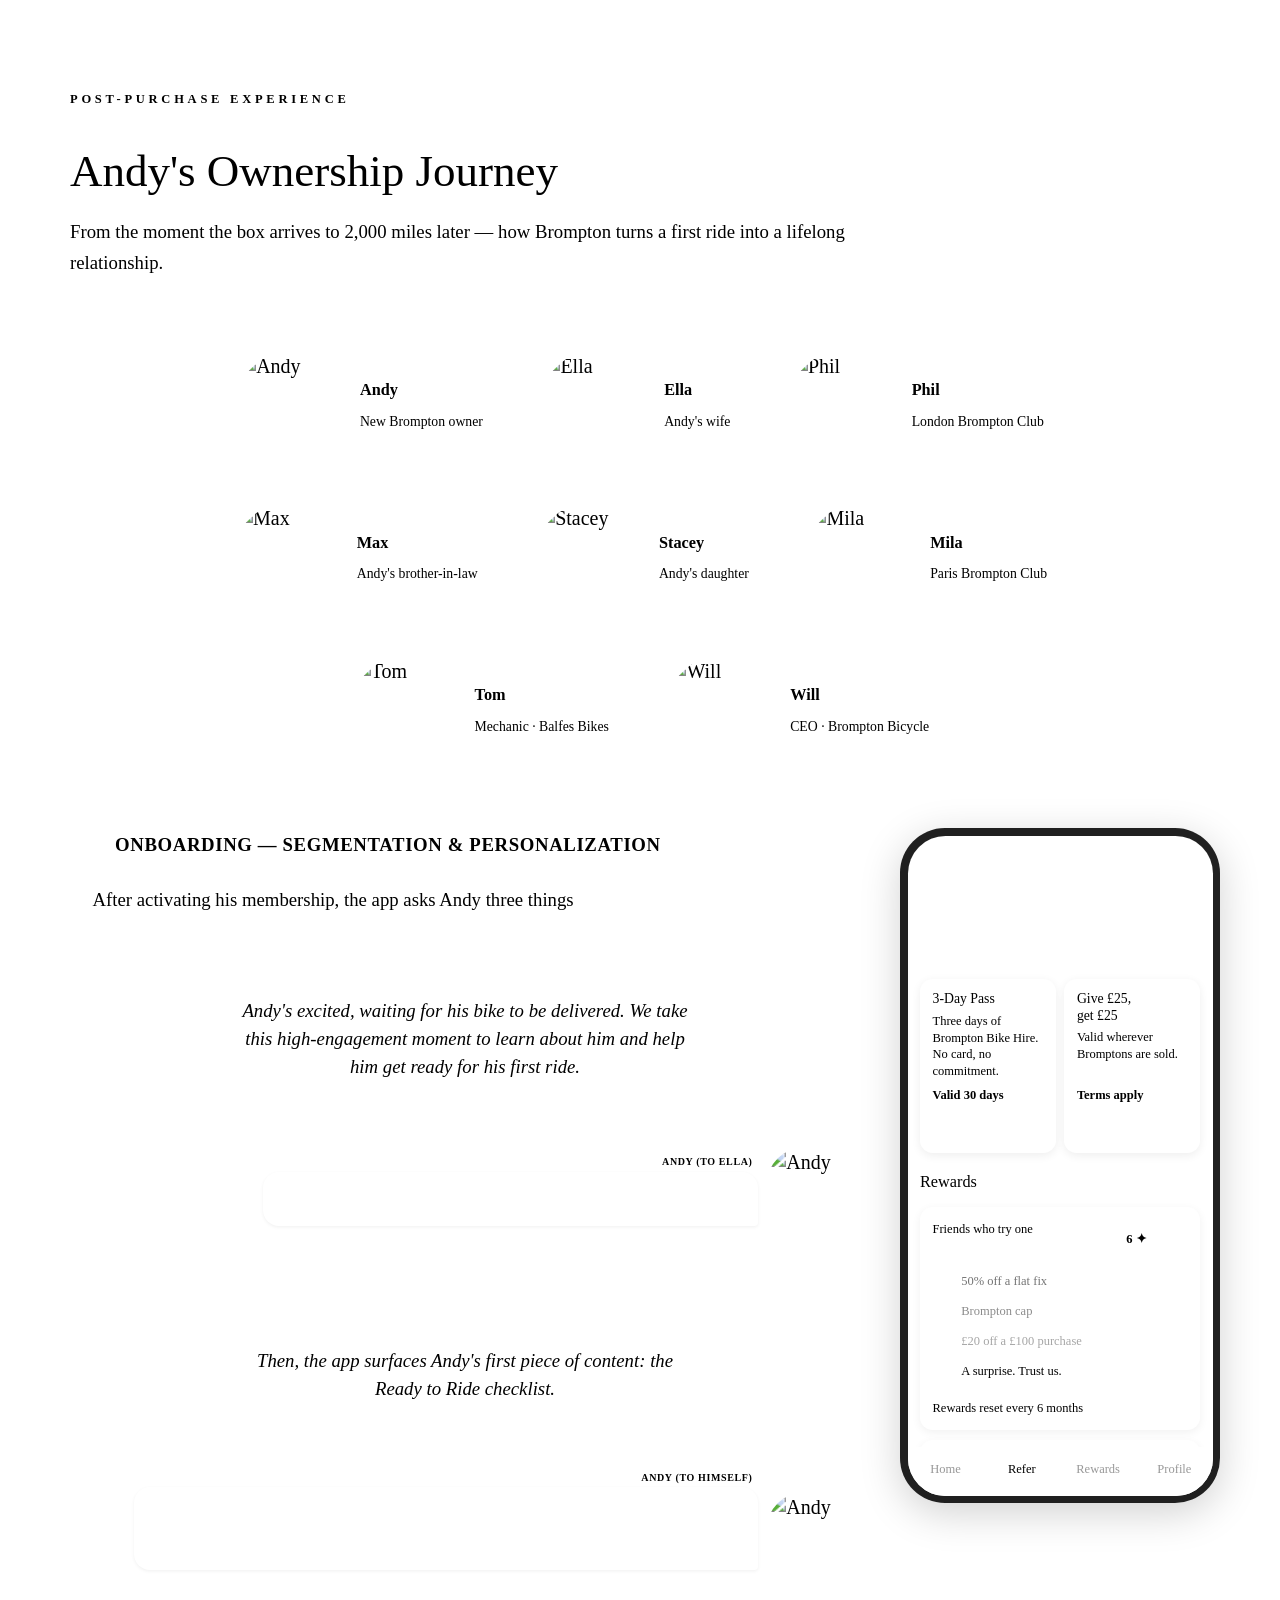
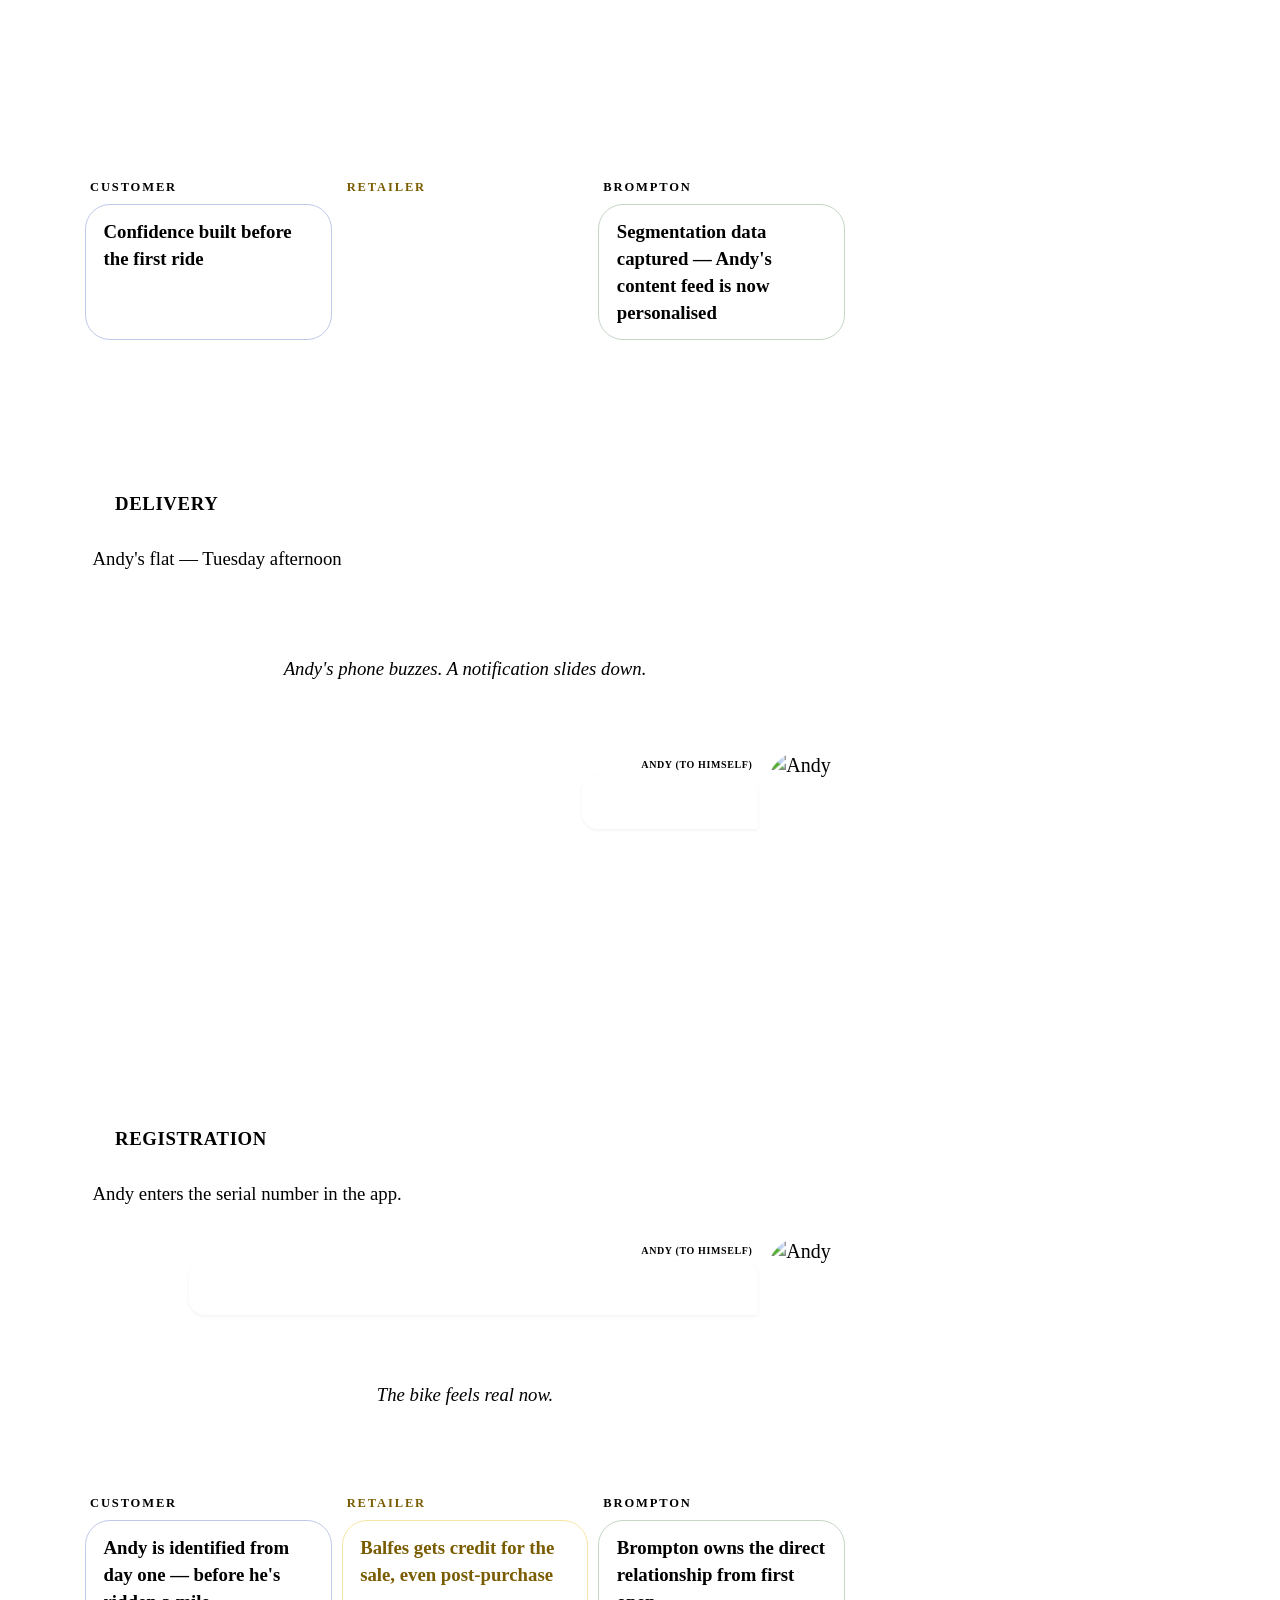
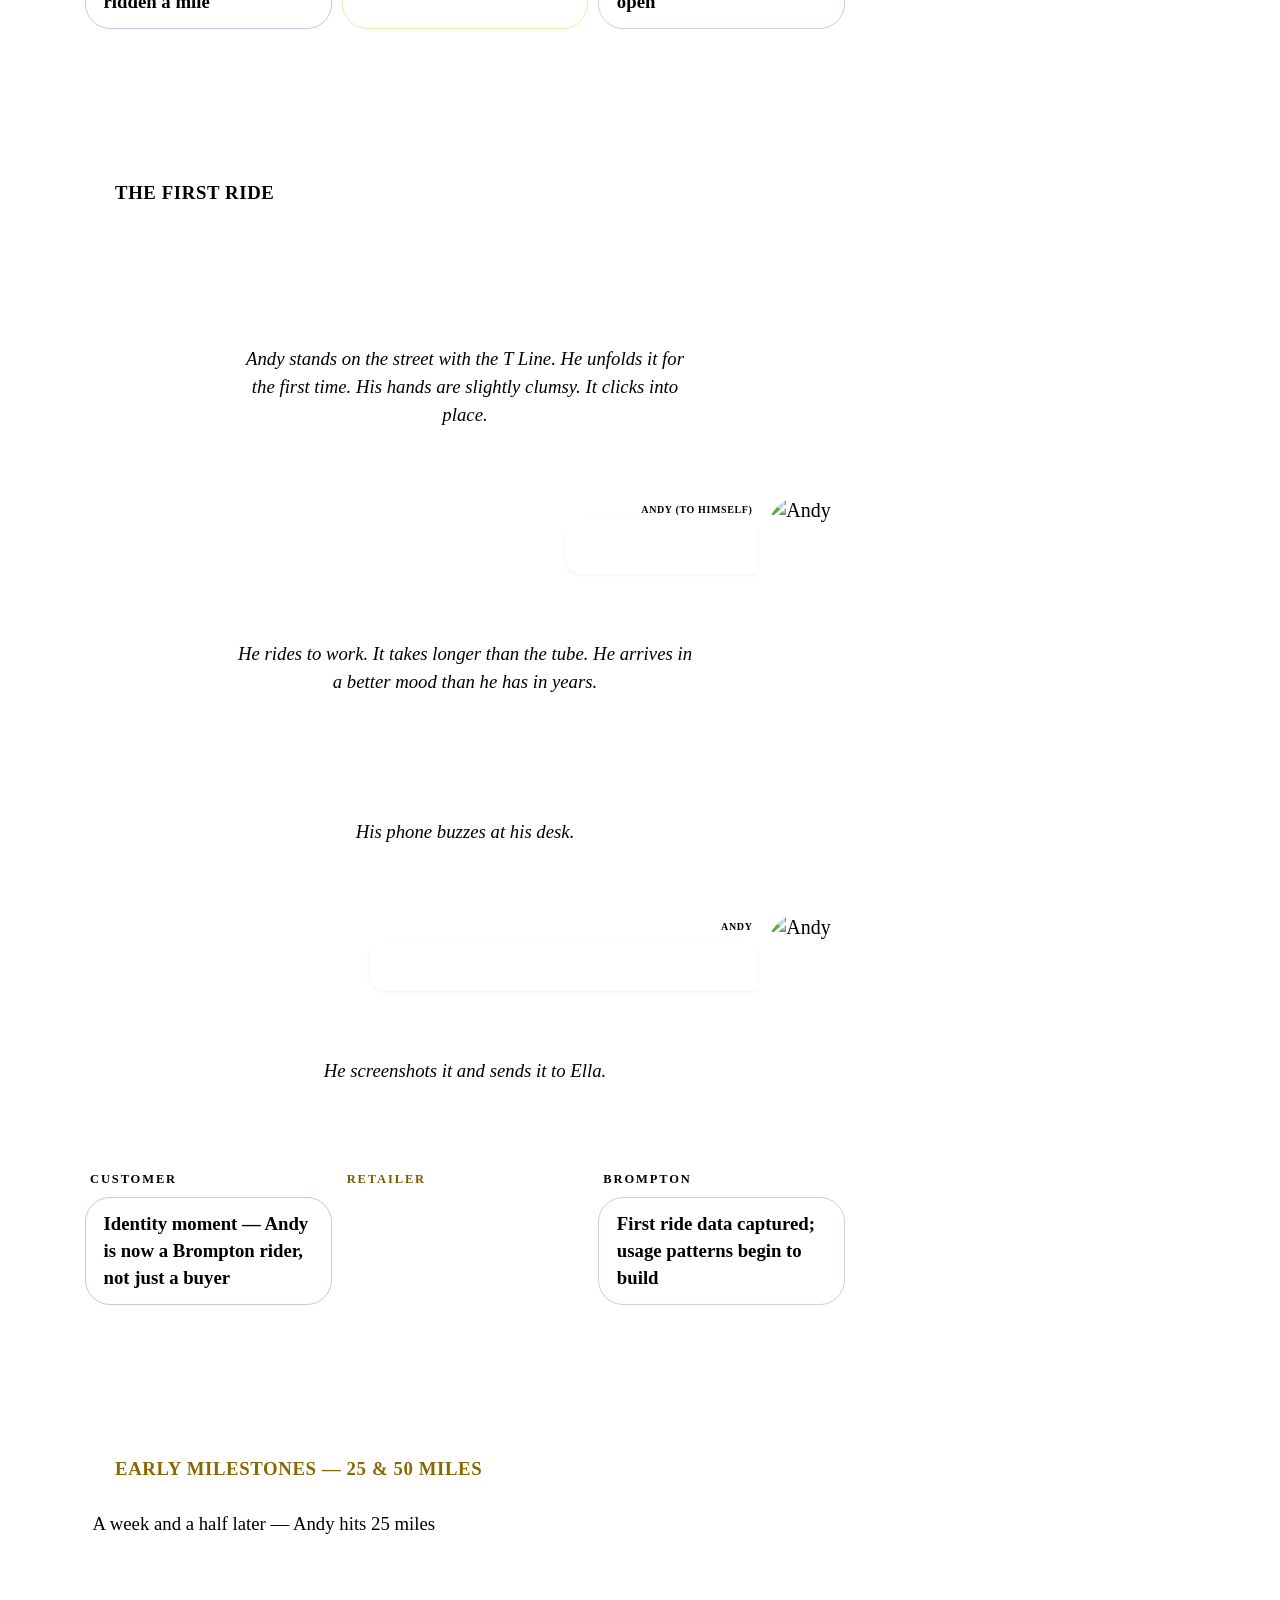
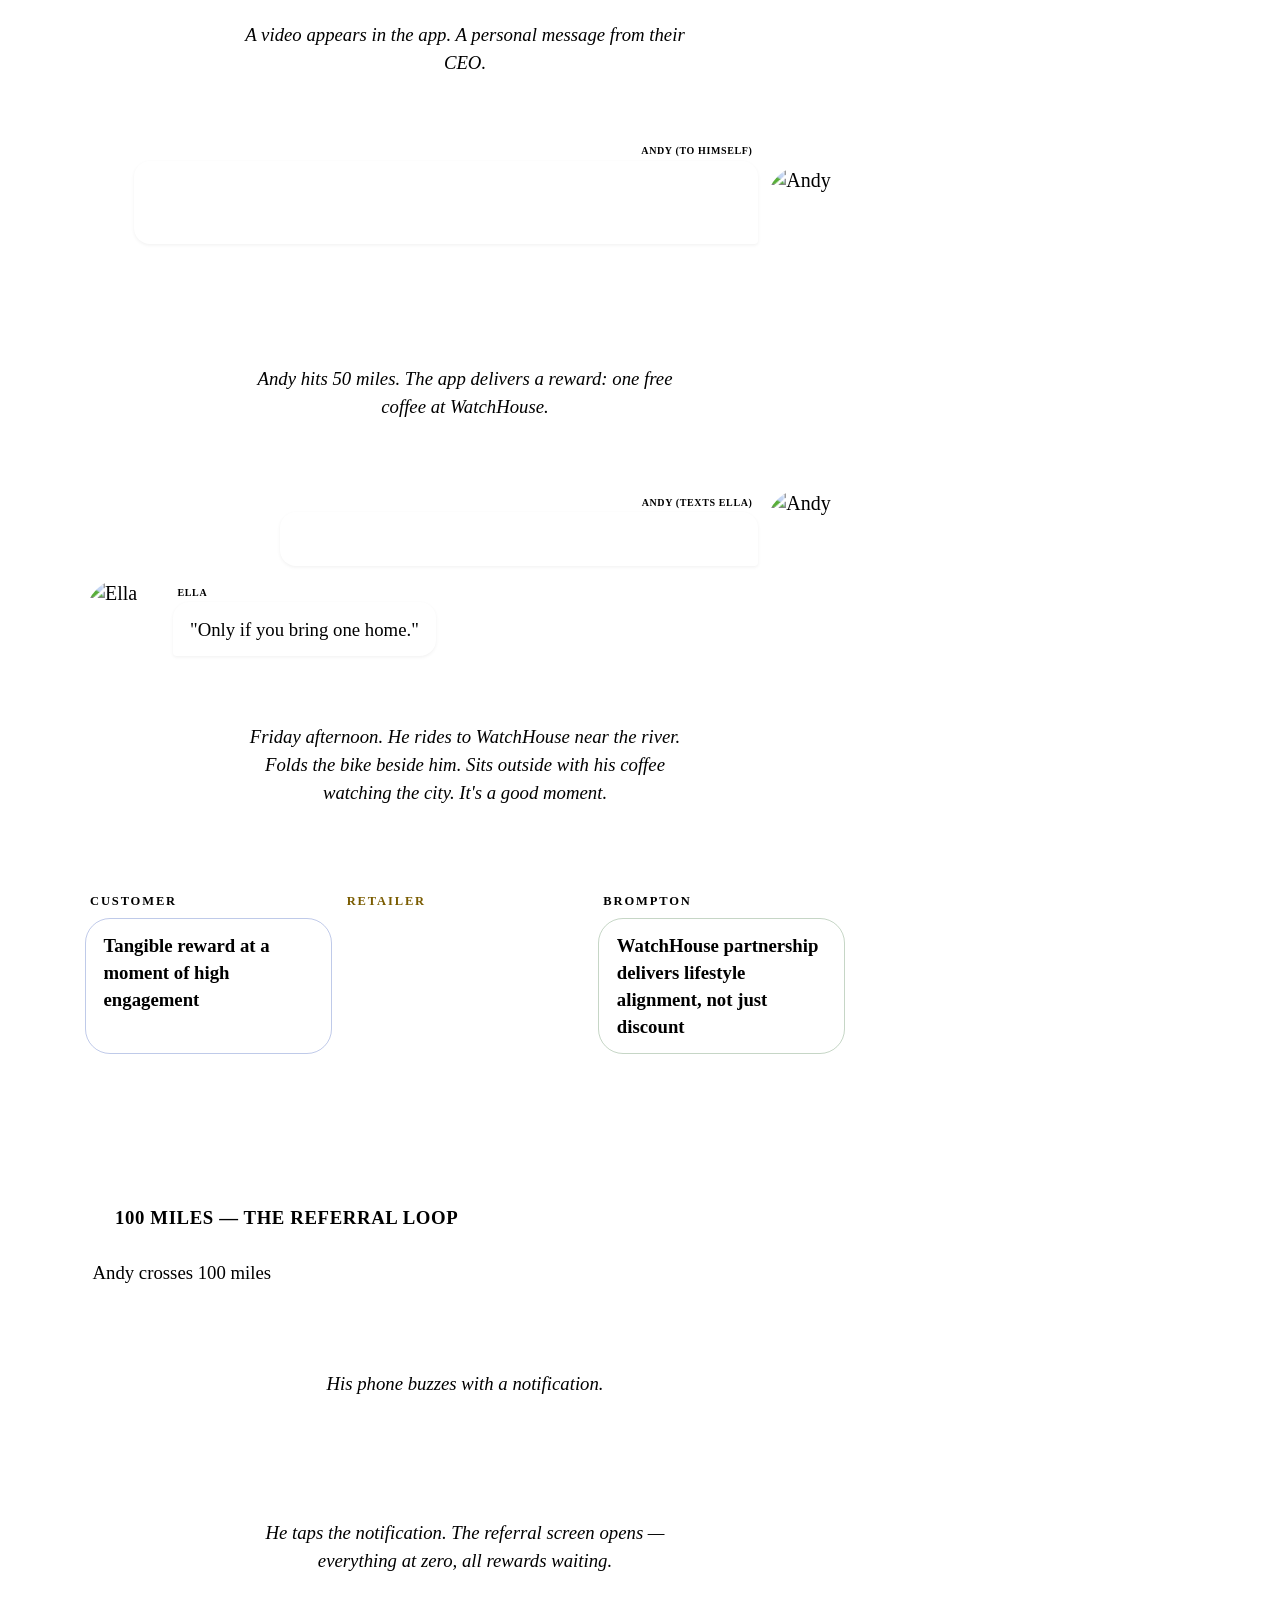
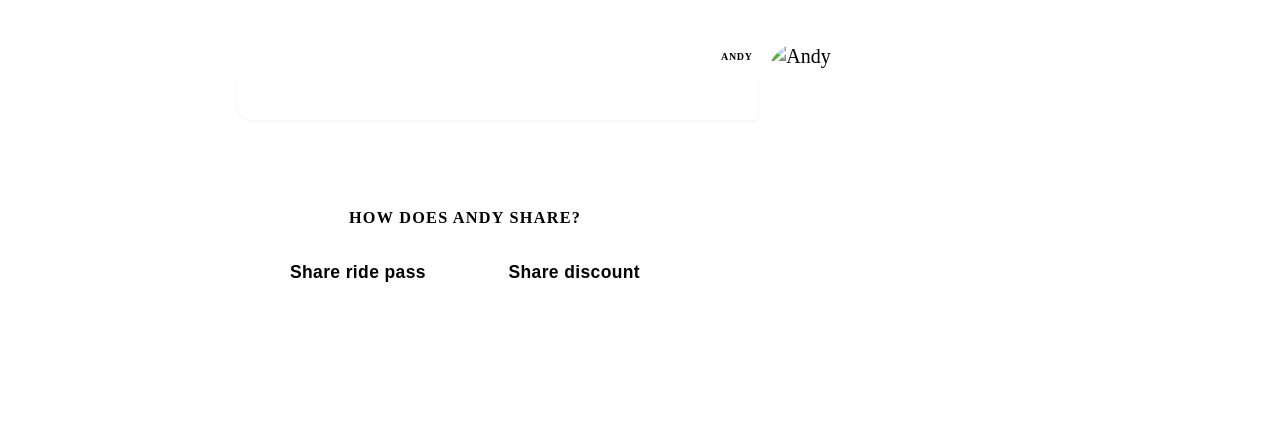
==== commit 402236ed: "Add files via upload" ====
--- a/brompton-ownership-storyboard.html
+++ b/brompton-ownership-storyboard.html
@@ -90,12 +90,15 @@
   .sb-phone-sticky { position:sticky; top:32px; }
   .sb-pscr { display:none; }
   .sb-pscr.active { display:block; }
-  .sticky-phone { width:244px; background:var(--grey-light); border-radius:36px; padding:6px 6px 0; box-shadow:0 8px 32px rgba(0,0,0,0.18); visibility:hidden; opacity:0; transition:opacity 0.5s ease; }
+  .sticky-phone { width:244px; background:#202020; border-radius:36px; padding:6px 6px 6px; box-shadow:0 8px 32px rgba(0,0,0,0.18); visibility:hidden; opacity:0; transition:opacity 0.5s ease; }
   .sticky-notch { display:none; }
   .sticky-screen { background:white; border-radius:30px; overflow:hidden; min-height:528px; }
   .sticky-phone.image-mode { background:transparent; box-shadow:none; padding:0; border-radius:0; }
   .sticky-phone.image-mode .sticky-notch { display:none; }
   .sticky-phone.image-mode .sticky-screen { background:transparent; border-radius:0; overflow:visible; min-height:0; }
+  .sticky-phone.receipt-mode { background:transparent; box-shadow:none; padding:0; border-radius:0; }
+  .sticky-phone.receipt-mode .sticky-screen { background:transparent; border-radius:0; overflow:visible; min-height:0; }
+  .sticky-phone.receipt-mode .sb-pscr.active { filter: drop-shadow(0 6px 18px rgba(0,0,0,0.22)); }
 
   /* ── Shared phone UI primitives ── */
   .sph-hdr-blue { background:var(--blue); padding:16px 14px; text-align:center; }
@@ -467,7 +470,7 @@
         <div id="ref-branch-selector" style="margin:40px 0 0;padding:20px 24px;background:var(--grey-light);border:1px solid var(--grey-mid);border-radius:10px;text-align:center;">
           <div style="font-size:13px;font-weight:700;color:var(--grey-dark);text-transform:uppercase;letter-spacing:1px;margin-bottom:14px;">How does Andy share?</div>
           <div style="display:flex;gap:10px;justify-content:center;">
-            <button onclick="selectRefBranch('ride-pass')" style="background:var(--blue);color:white;border:none;border-radius:6px;padding:11px 28px;font-size:14px;font-weight:700;cursor:pointer;letter-spacing:0.3px;">Share ride pass</button>
+            <button onclick="selectRefBranch('ride-pass')" style="background:white;color:var(--blue);border:2px solid var(--blue);border-radius:6px;padding:11px 28px;font-size:14px;font-weight:700;cursor:pointer;letter-spacing:0.3px;">Share ride pass</button>
             <button onclick="selectRefBranch('share-discount')" style="background:white;color:var(--blue);border:2px solid var(--blue);border-radius:6px;padding:11px 28px;font-size:14px;font-weight:700;cursor:pointer;letter-spacing:0.3px;">Share discount</button>
           </div>
         </div>
@@ -1087,7 +1090,6 @@
   <!-- ── Sticky phone column ── -->
   <div class="sb-phone-sticky">
     <div class="sticky-phone">
-      <div class="sticky-notch"></div>
       <div class="sticky-screen">
 
         <!-- ── SCREEN: delivery ── -->
@@ -1751,7 +1753,7 @@
         <div class="sb-pscr" id="sbscr-ref-d-receipt">
           <div style="background:#f5f5f0;padding:16px 14px 10px;font-family:'Courier New',Courier,monospace;font-size:10px;color:#111;overflow-y:auto;">
             <div style="text-align:center;margin-bottom:10px;">
-              <img src="https://s3-eu-west-1.amazonaws.com/tpd/logos/5ead516895915b0001843030/0x0.png" style="height:28px;width:auto;object-fit:contain;margin-bottom:6px;" alt="Balfes Bikes"/>
+              <img src="https://s3-eu-west-1.amazonaws.com/tpd/logos/5ead516895915b0001843030/0x0.png" style="height:56px;width:auto;object-fit:contain;margin-bottom:6px;" alt="Balfes Bikes"/>
               <div style="font-size:10px;font-weight:700;letter-spacing:1px;">BALFES BIKES</div>
               <div style="font-size:10px;color:#555;">9 Fade St, Dublin 2</div>
               <div style="font-size:10px;color:#555;">Tel: +353 1 679 4046</div>
@@ -2204,6 +2206,11 @@
     } else {
       stickyPhone.classList.remove('image-mode');
     }
+    if (screenId === 'ref-d-receipt') {
+      stickyPhone.classList.add('receipt-mode');
+    } else {
+      stickyPhone.classList.remove('receipt-mode');
+    }
     if (screenId === 'blank') {
       stickyPhone.style.opacity = '0';
       hideTimeout = setTimeout(function() { stickyPhone.style.visibility = 'hidden'; hideTimeout = null; }, 500);
@@ -2350,7 +2357,7 @@
   if (sel) {
     sel.innerHTML = '<div style="font-size:13px;font-weight:700;color:var(--grey-dark);text-transform:uppercase;letter-spacing:1px;margin-bottom:14px;">How does Andy share?</div>'
       + '<div style="display:flex;gap:10px;justify-content:center;">'
-      + '<button onclick="selectRefBranch(\'ride-pass\')" style="background:var(--blue);color:white;border:none;border-radius:6px;padding:11px 28px;font-size:14px;font-weight:700;cursor:pointer;letter-spacing:0.3px;">Share ride pass</button>'
+      + '<button onclick="selectRefBranch(\'ride-pass\')" style="background:white;color:var(--blue);border:2px solid var(--blue);border-radius:6px;padding:11px 28px;font-size:14px;font-weight:700;cursor:pointer;letter-spacing:0.3px;">Share ride pass</button>'
       + '<button onclick="selectRefBranch(\'share-discount\')" style="background:white;color:var(--blue);border:2px solid var(--blue);border-radius:6px;padding:11px 28px;font-size:14px;font-weight:700;cursor:pointer;letter-spacing:0.3px;">Share discount</button>'
       + '</div>';
     sel.scrollIntoView({ behavior: 'smooth', block: 'center' });
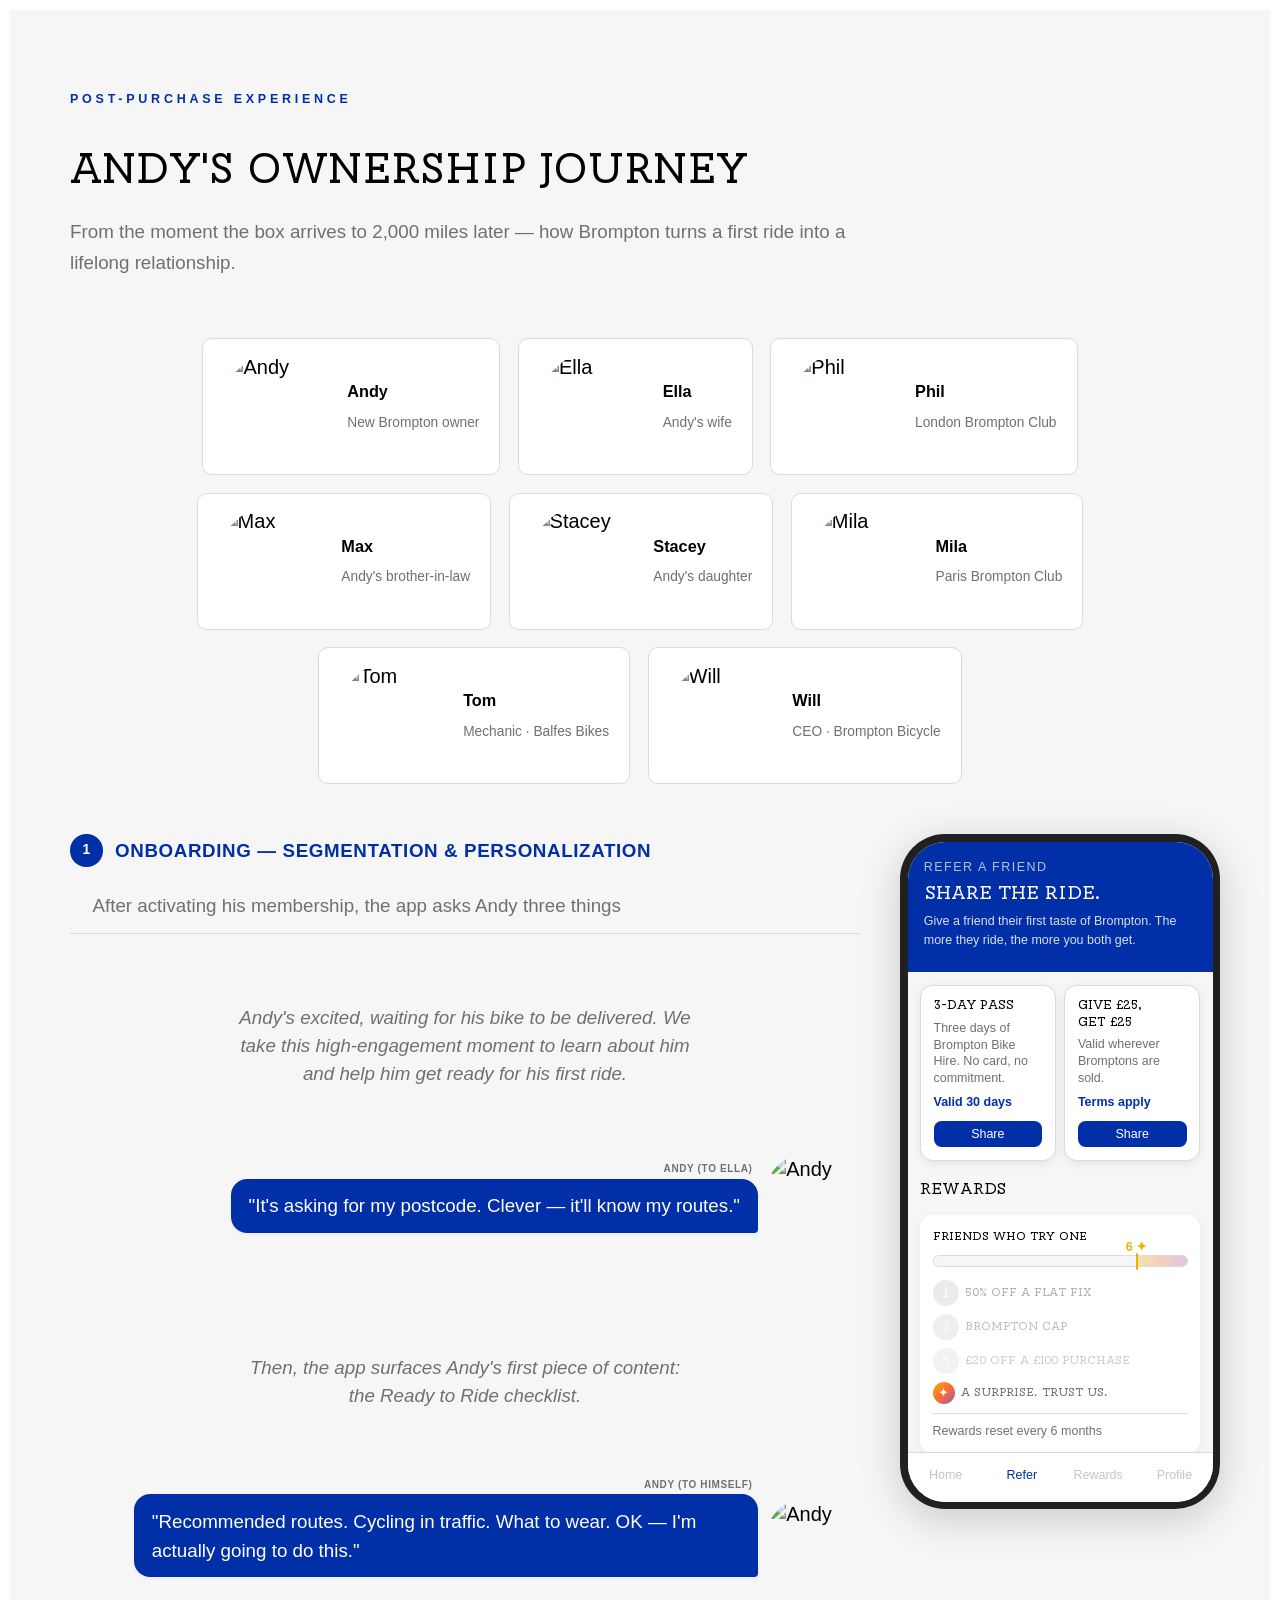
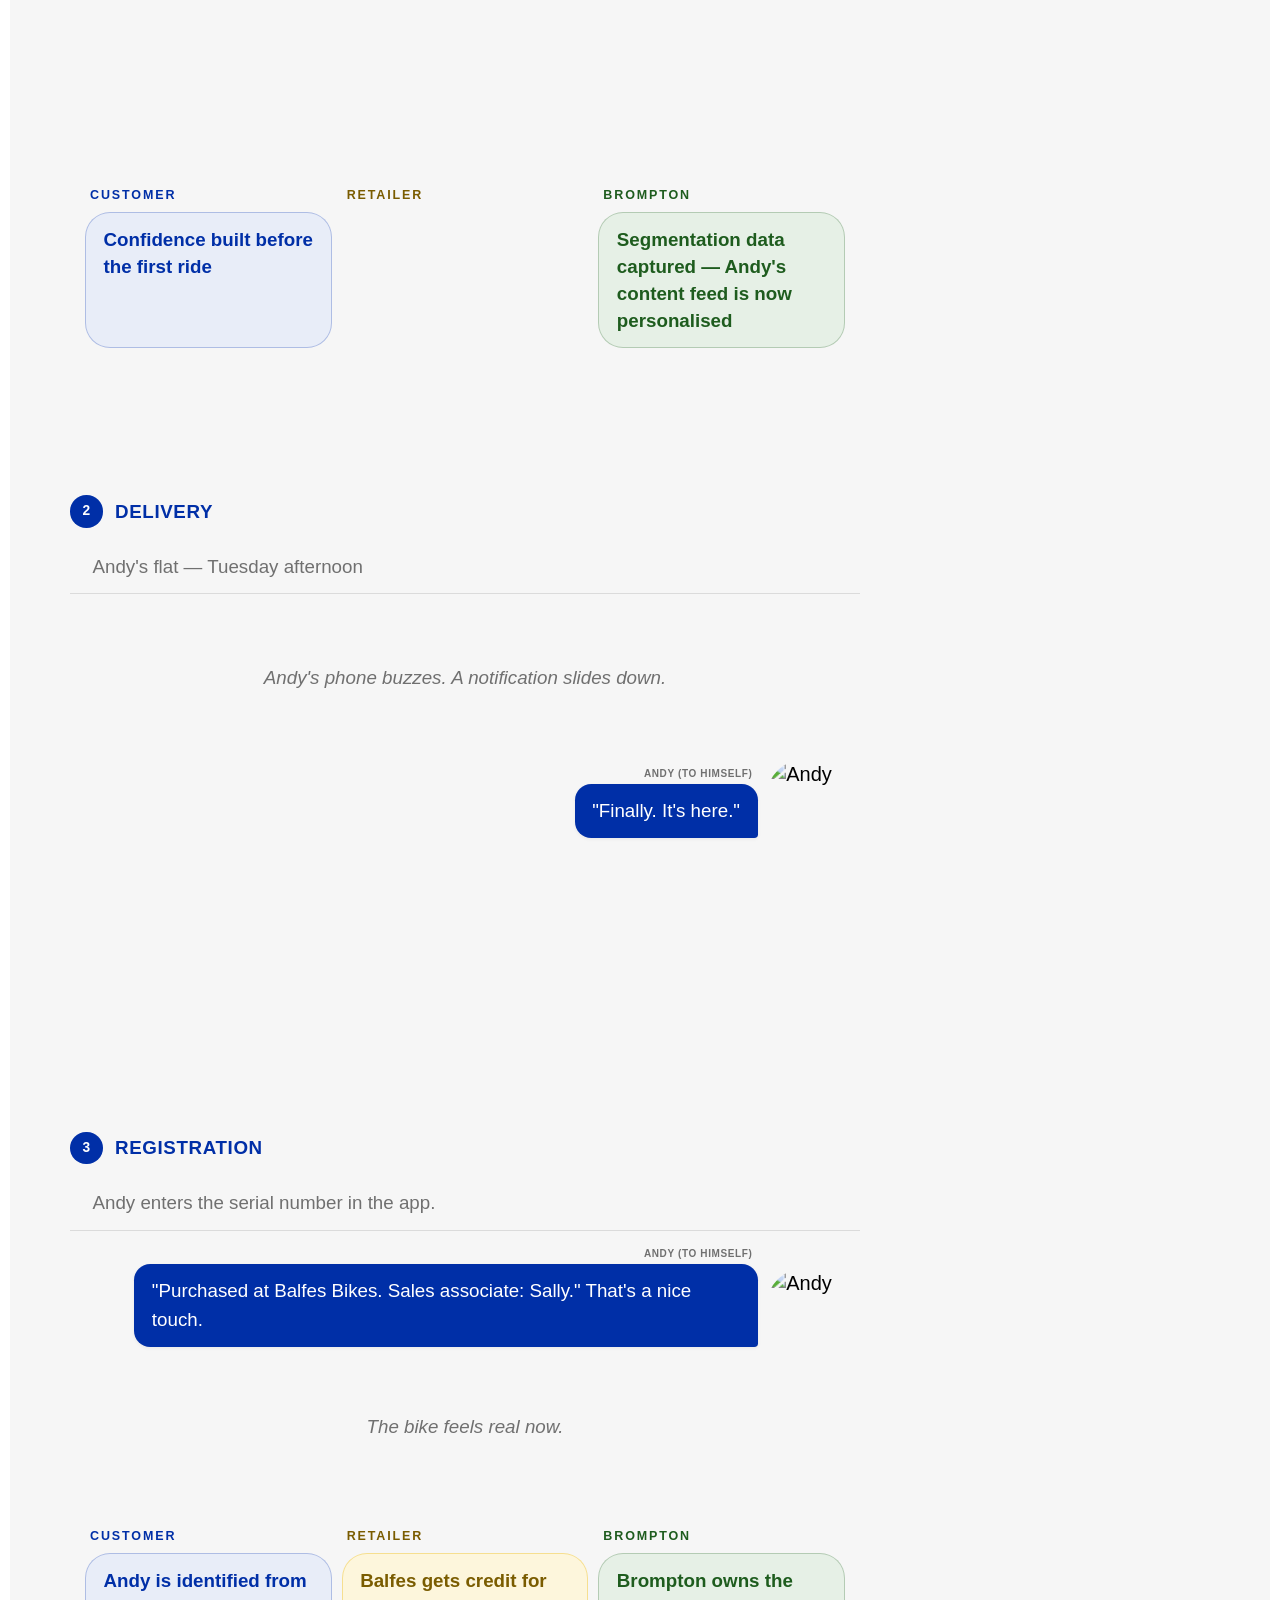
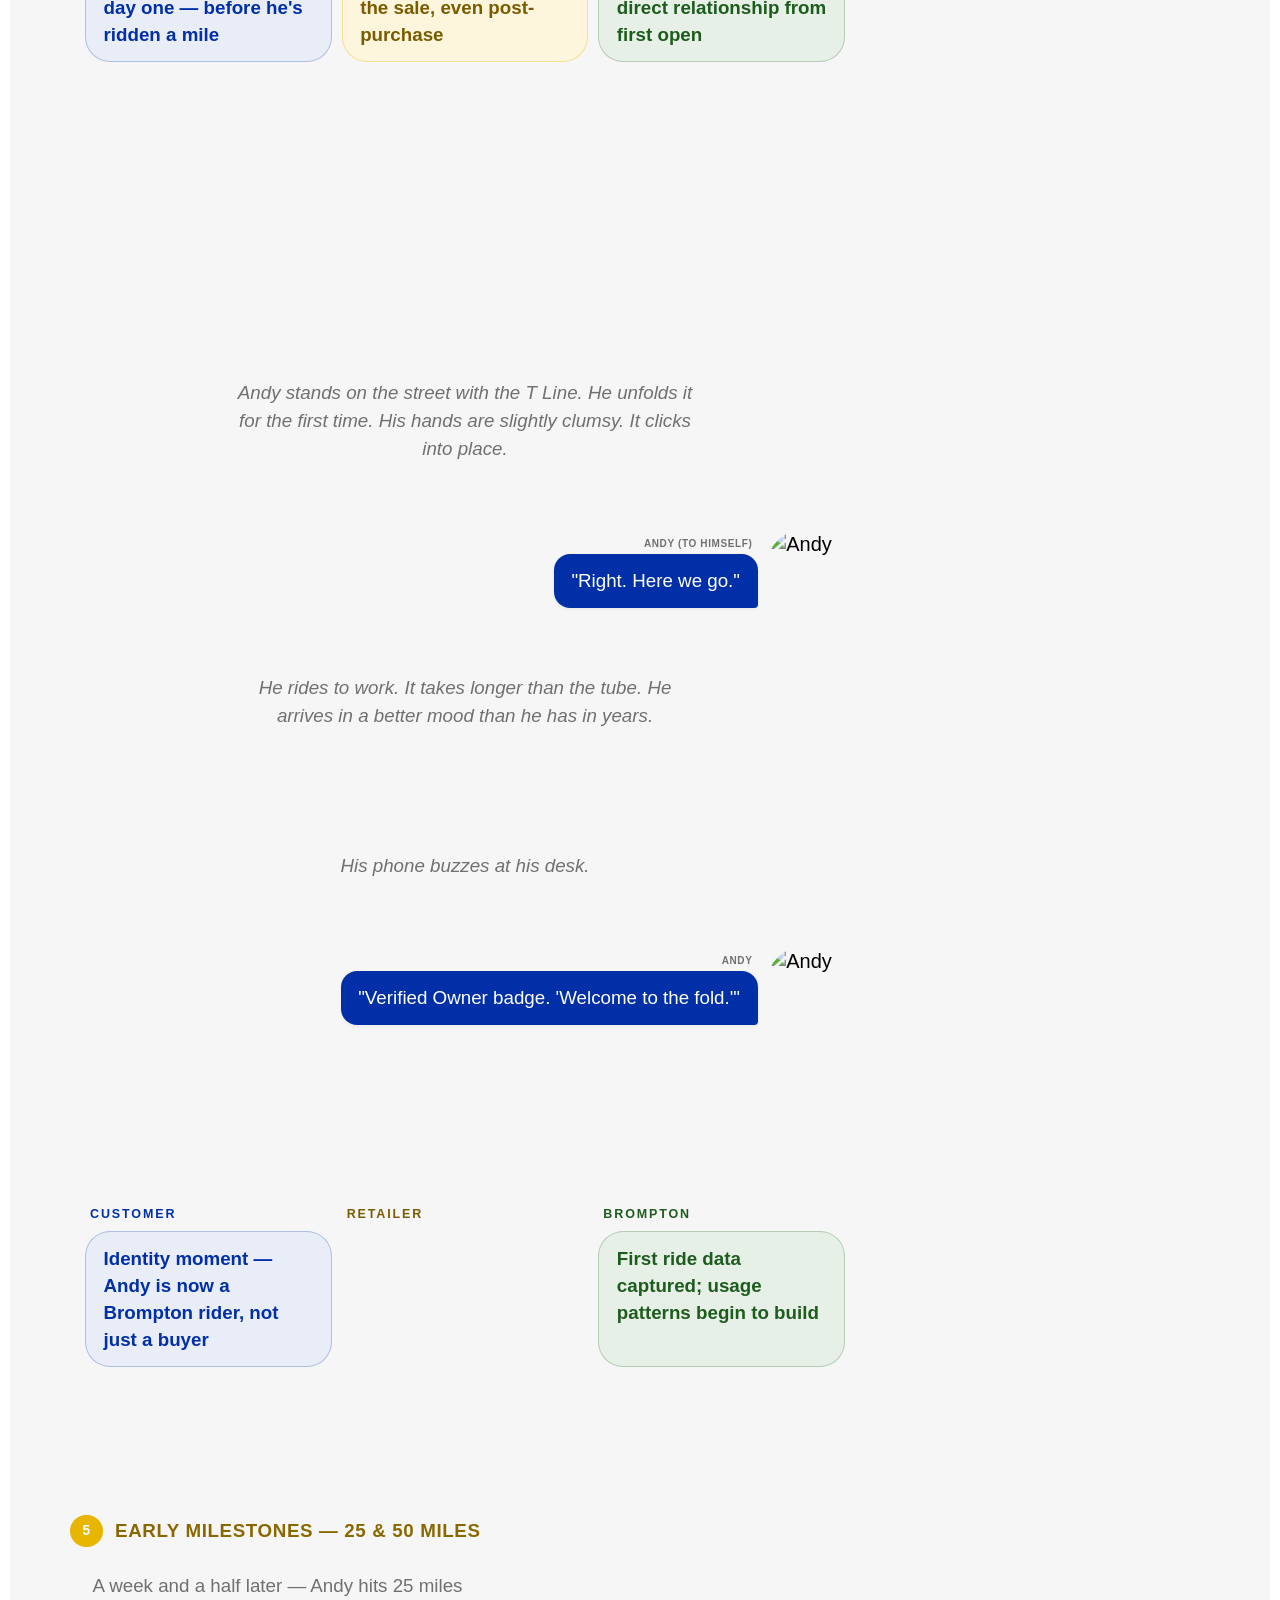
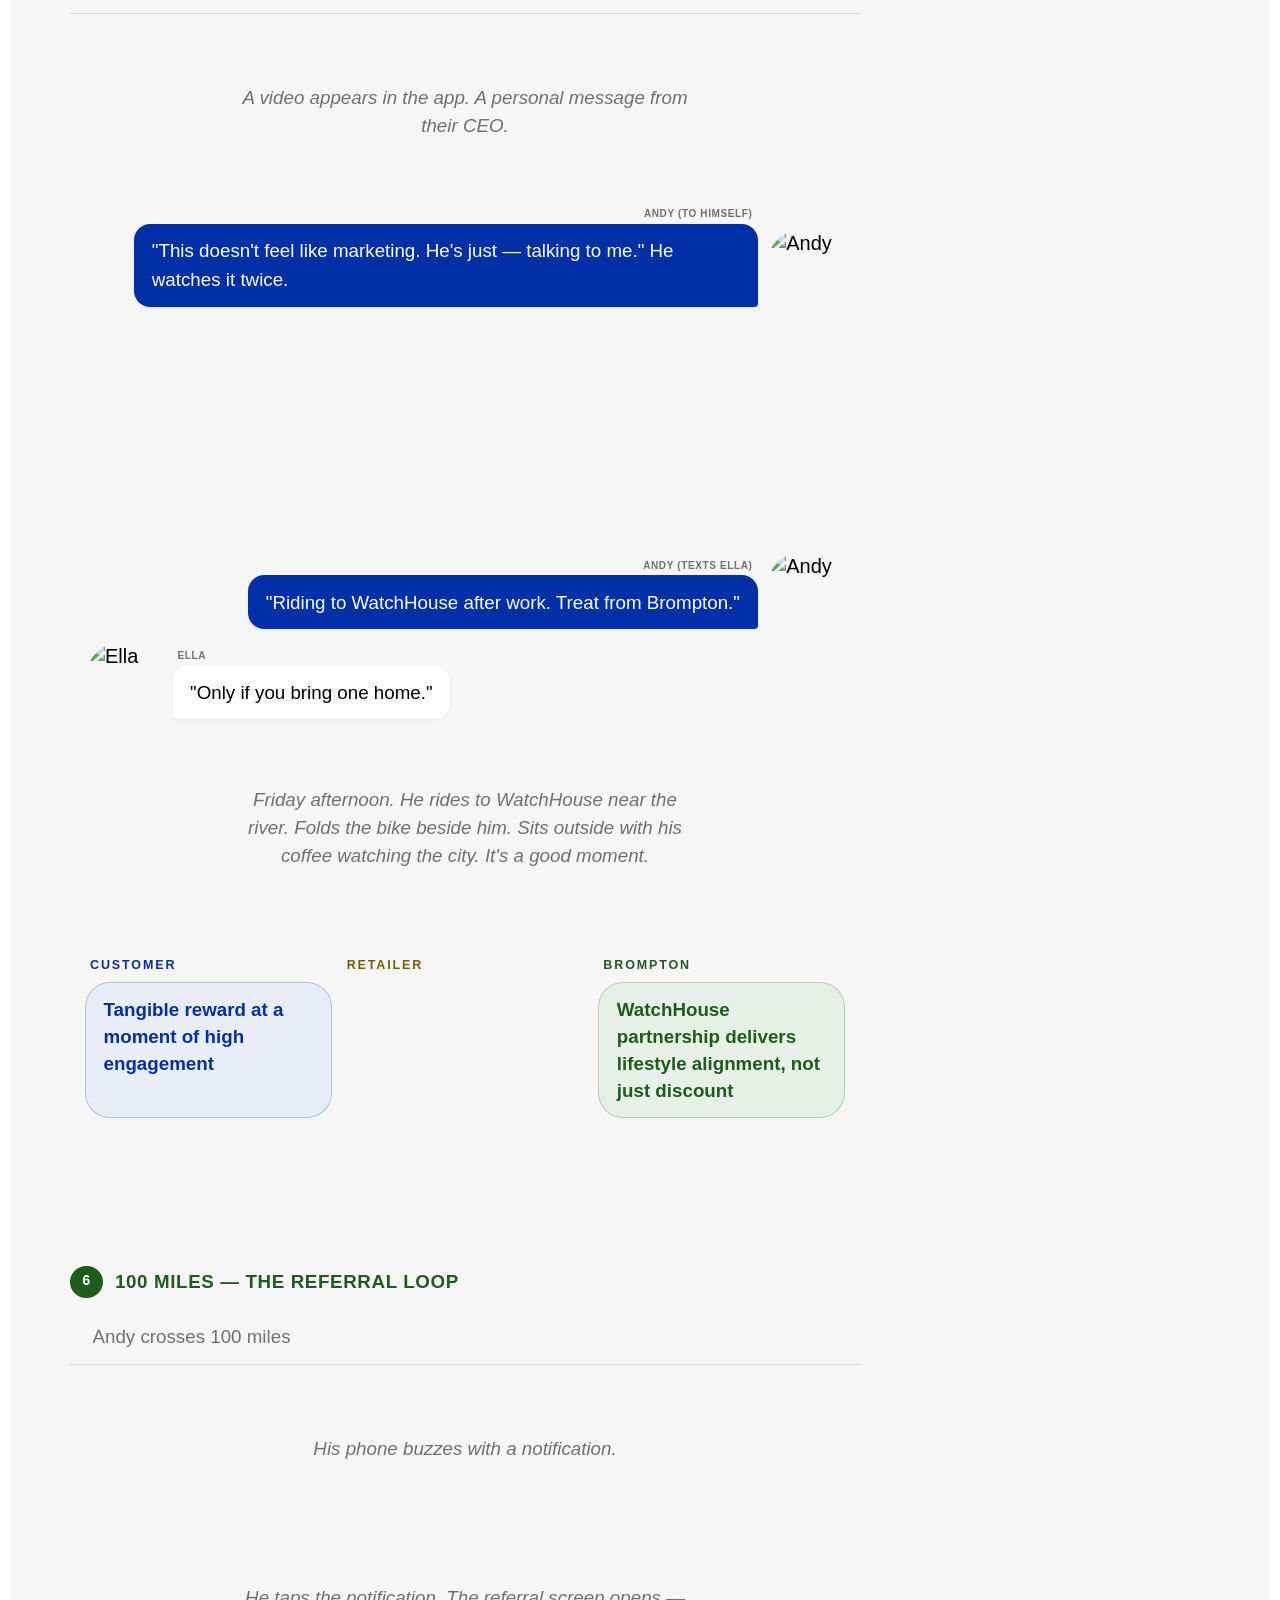
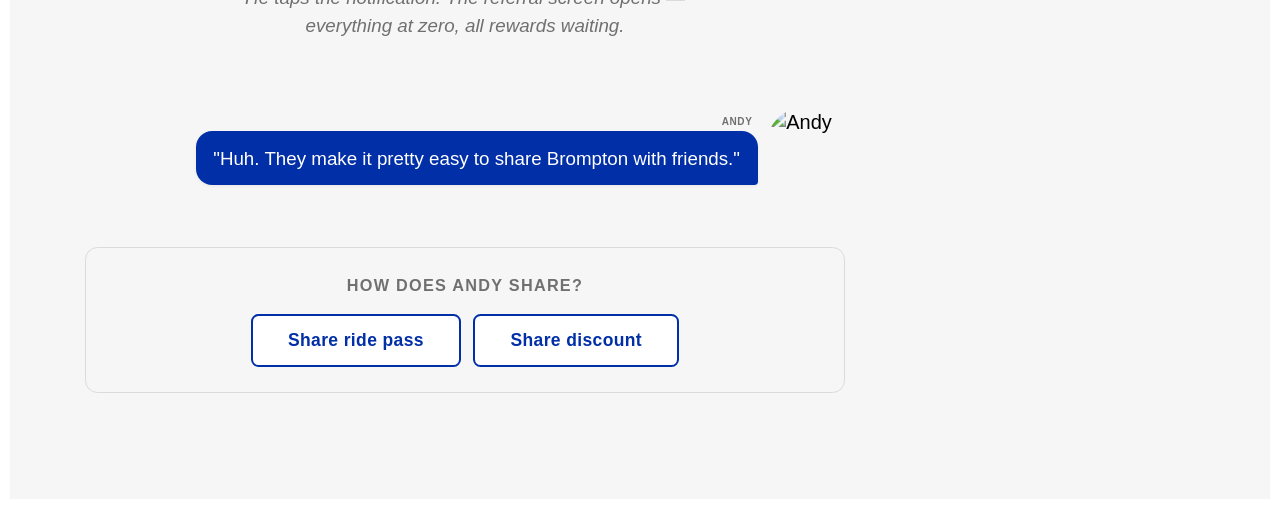
==== commit d2012456: "Add files via upload" ====
--- a/brompton-ownership-storyboard.html
+++ b/brompton-ownership-storyboard.html
@@ -3,7 +3,7 @@
 <head>
 <link rel="stylesheet" href="https://unpkg.com/@phosphor-icons/web@2.1.1/src/regular/style.css">
 <link rel="stylesheet" href="https://unpkg.com/@phosphor-icons/web@2.1.1/src/fill/style.css">
-<link rel="stylesheet" href="Problem/Loyalty/brompton-club-app.css">
+<link rel="stylesheet" href="brompton-club-app.css">
 <meta charset="UTF-8">
 <meta name="viewport" content="width=device-width, initial-scale=1.0">
 <title>Andy's Ownership Journey — Brompton</title>
--- a/brompton-club-app.css
+++ b/brompton-club-app.css
@@ -0,0 +1,391 @@
+/* ============================================================
+   BROMPTON CLUB APP — Design System Stylesheet
+   ============================================================
+   Usage: link this stylesheet in any screen mockup HTML file.
+   All component classes are prefixed with .bc- (Brompton Club).
+   ============================================================ */
+
+
+/* ── 1. DESIGN TOKENS ───────────────────────────────────────── */
+
+:root {
+  /* Brand colours */
+  --bc-blue:        #002FA7;
+  --bc-yellow:      #E8B500;
+  --bc-green:       #1E5C1E;
+  --bc-black:       #000000;
+  --bc-grey-light:  #F6F6F6;
+  --bc-grey-mid:    #DBDBDB;
+  --bc-grey-dark:   #707070;
+
+  /* Pale tints */
+  --bc-blue-pale:   #E8EDF8;
+  --bc-yellow-pale: #FDF6DC;
+  --bc-green-pale:  #E6F0E6;
+
+  /* Typography */
+  --bc-font-body:    'Helvetica Neue', Helvetica, Arial, sans-serif;
+  --bc-font-heading: 'BromptonSlab', Georgia, serif;
+
+  /* Sizing */
+  --bc-radius-sm:   8px;
+  --bc-radius-md:   12px;
+  --bc-radius-lg:   20px;
+  --bc-radius-pill: 999px;
+  --bc-phone-width: 340px;
+
+  /* Spacing scale */
+  --bc-space-xs:    4px;
+  --bc-space-sm:    8px;
+  --bc-space-md:    16px;
+  --bc-space-lg:    24px;
+  --bc-space-xl:    32px;
+}
+
+
+/* ── 2. FONT FACE ───────────────────────────────────────────── */
+/* Injected via JS (see template) — font data is too large for
+   a static @font-face src URL in plain CSS. Use the JS snippet
+   at the bottom of each screen HTML file to inject the font. */
+
+
+/* ── 3. BASE / RESET ────────────────────────────────────────── */
+
+.bc-screen *,
+.bc-screen *::before,
+.bc-screen *::after {
+  box-sizing: border-box;
+  margin: 0;
+  padding: 0;
+}
+
+.bc-screen {
+  font-family: var(--bc-font-body);
+  font-size: 14px;
+  color: var(--bc-black);
+  background: var(--bc-grey-light);
+  -webkit-font-smoothing: antialiased;
+}
+
+
+/* ── 4. PHONE FRAME ─────────────────────────────────────────── */
+
+.bc-phone-wrap {
+  background: #EBEBEB;
+  padding: var(--bc-space-lg);
+  border-radius: 16px;
+  display: flex;
+  justify-content: center;
+}
+
+.bc-phone {
+  width: var(--bc-phone-width);
+  background: var(--bc-grey-light);
+  border-radius: 36px;
+  overflow: hidden;
+  display: flex;
+  flex-direction: column;
+  box-shadow: 0 8px 32px rgba(0,0,0,0.18);
+}
+
+.bc-screen-scroll {
+  overflow-y: auto;
+  flex: 1;
+  -ms-overflow-style: none;
+  scrollbar-width: none;
+}
+.bc-screen-scroll::-webkit-scrollbar { display: none; }
+
+
+/* ── 5. STATUS BAR ──────────────────────────────────────────── */
+
+.bc-status-bar {
+  display: flex;
+  justify-content: space-between;
+  align-items: center;
+  padding: 14px 20px 6px;
+  font-size: 11px;
+  font-weight: 600;
+}
+
+
+/* ── 6. HEADER ──────────────────────────────────────────────── */
+
+.bc-header {
+  display: flex;
+  justify-content: space-between;
+  align-items: center;
+  padding: 8px 16px 12px;
+}
+
+.bc-header__logo {
+  height: 28px;
+  width: auto;
+}
+
+.bc-header__avatar {
+  width: 36px;
+  height: 36px;
+  border-radius: 50%;
+  object-fit: cover;
+  border: 2px solid var(--bc-grey-mid);
+}
+
+
+/* ── 7. GREETING ────────────────────────────────────────────── */
+
+.bc-greeting {
+  padding: 0 16px 14px;
+  font-family: var(--bc-font-heading);
+  font-size: 22px;
+  font-weight: 400;
+  line-height: 1.2;
+  color: var(--bc-black);
+}
+
+
+/* ── 8. HERO CARD ───────────────────────────────────────────── */
+
+.bc-hero {
+  margin: 0 12px 12px;
+  background: var(--bc-blue);
+  border-radius: var(--bc-radius-lg);
+  padding: 18px;
+  color: #fff;
+}
+
+.bc-hero__label {
+  font-size: 11px;
+  text-transform: uppercase;
+  letter-spacing: 0.08em;
+  opacity: 0.7;
+  margin-bottom: 4px;
+}
+
+.bc-hero__miles {
+  font-family: var(--bc-font-heading);
+  font-size: 36px;
+  font-weight: 400;
+  line-height: 1;
+  margin-bottom: 12px;
+}
+
+.bc-hero__miles span {
+  font-size: 16px;
+  font-family: var(--bc-font-body);
+  opacity: 0.8;
+  margin-left: 4px;
+}
+
+.bc-progress-track {
+  background: rgba(255,255,255,0.2);
+  border-radius: var(--bc-radius-pill);
+  height: 6px;
+  margin-bottom: 8px;
+}
+
+.bc-progress-fill {
+  height: 100%;
+  border-radius: var(--bc-radius-pill);
+  background: var(--bc-yellow);
+}
+
+.bc-hero__next {
+  font-size: 12px;
+  opacity: 0.8;
+  display: flex;
+  align-items: center;
+  gap: 6px;
+}
+
+
+/* ── 9. SECTION HEADER ──────────────────────────────────────── */
+
+.bc-section-header {
+  padding: 4px 16px 8px;
+  font-size: 11px;
+  font-weight: 600;
+  text-transform: uppercase;
+  letter-spacing: 0.08em;
+  color: var(--bc-grey-dark);
+}
+
+
+/* ── 10. MILESTONE CHIPS ────────────────────────────────────── */
+
+.bc-milestones {
+  display: flex;
+  gap: 8px;
+  padding: 0 12px 12px;
+  overflow-x: auto;
+  -ms-overflow-style: none;
+  scrollbar-width: none;
+}
+.bc-milestones::-webkit-scrollbar { display: none; }
+
+.bc-chip {
+  display: flex;
+  flex-direction: column;
+  align-items: center;
+  gap: 4px;
+  min-width: 68px;
+  background: #fff;
+  border-radius: var(--bc-radius-md);
+  padding: 10px 8px;
+  border: 1.5px solid var(--bc-grey-mid);
+  font-size: 11px;
+  text-align: center;
+  color: var(--bc-grey-dark);
+  flex-shrink: 0;
+}
+
+/* Completed milestone */
+.bc-chip--done {
+  border-color: var(--bc-green);
+  color: var(--bc-black);
+}
+.bc-chip--done .bc-chip__icon {
+  color: var(--bc-green);
+}
+
+/* Next / active milestone */
+.bc-chip--next {
+  border-color: var(--bc-yellow);
+  background: var(--bc-yellow-pale);
+  color: var(--bc-black);
+}
+.bc-chip--next .bc-chip__icon {
+  color: var(--bc-blue);
+}
+
+/* Future / locked milestone */
+.bc-chip--future {
+  opacity: 0.4;
+}
+
+.bc-chip__icon {
+  font-size: 18px;
+}
+
+.bc-chip__label {
+  font-size: 10px;
+  line-height: 1.2;
+}
+
+
+/* ── 11. CONTENT FEED ───────────────────────────────────────── */
+
+.bc-feed {
+  padding: 0 12px 12px;
+  display: flex;
+  flex-direction: column;
+  gap: 10px;
+}
+
+.bc-card {
+  background: #fff;
+  border-radius: var(--bc-radius-md);
+  overflow: hidden;
+  border: 1px solid var(--bc-grey-mid);
+}
+
+.bc-card__img {
+  width: 100%;
+  height: 120px;
+  object-fit: cover;
+  display: block;
+}
+
+.bc-card__img--placeholder {
+  width: 100%;
+  height: 120px;
+  background: var(--bc-grey-mid);
+  display: flex;
+  align-items: center;
+  justify-content: center;
+  color: var(--bc-grey-dark);
+  font-size: 24px;
+}
+
+.bc-card__body {
+  padding: 12px;
+}
+
+.bc-card__tag {
+  display: inline-block;
+  font-size: 10px;
+  font-weight: 600;
+  text-transform: uppercase;
+  letter-spacing: 0.06em;
+  color: var(--bc-blue);
+  margin-bottom: 4px;
+}
+
+.bc-card__title {
+  font-size: 14px;
+  font-weight: 600;
+  line-height: 1.3;
+  margin-bottom: 4px;
+  color: var(--bc-black);
+}
+
+.bc-card__meta {
+  font-size: 12px;
+  color: var(--bc-grey-dark);
+}
+
+
+/* ── 12. BOTTOM NAVIGATION ──────────────────────────────────── */
+
+.bc-nav {
+  display: flex;
+  justify-content: space-around;
+  align-items: center;
+  background: #fff;
+  border-top: 1px solid var(--bc-grey-mid);
+  padding: 10px 0 20px;
+}
+
+.bc-nav__item {
+  display: flex;
+  flex-direction: column;
+  align-items: center;
+  gap: 3px;
+  flex: 1;
+  cursor: pointer;
+  font-size: 10px;
+  color: var(--bc-grey-dark);
+  opacity: 0.4;
+}
+
+.bc-nav__item--active {
+  color: var(--bc-blue);
+  opacity: 1;
+}
+
+.bc-nav__icon {
+  font-size: 22px;
+}
+
+
+/* ── 13. UTILITIES ──────────────────────────────────────────── */
+
+.bc-divider {
+  height: 1px;
+  background: var(--bc-grey-mid);
+  margin: 4px 16px 12px;
+}
+
+.bc-badge {
+  display: inline-block;
+  padding: 2px 8px;
+  border-radius: var(--bc-radius-pill);
+  font-size: 10px;
+  font-weight: 600;
+}
+
+.bc-badge--blue   { background: var(--bc-blue);   color: #fff; }
+.bc-badge--yellow { background: var(--bc-yellow);  color: var(--bc-black); }
+.bc-badge--green  { background: var(--bc-green);   color: #fff; }
+.bc-badge--grey   { background: var(--bc-grey-mid); color: var(--bc-grey-dark); }
+
